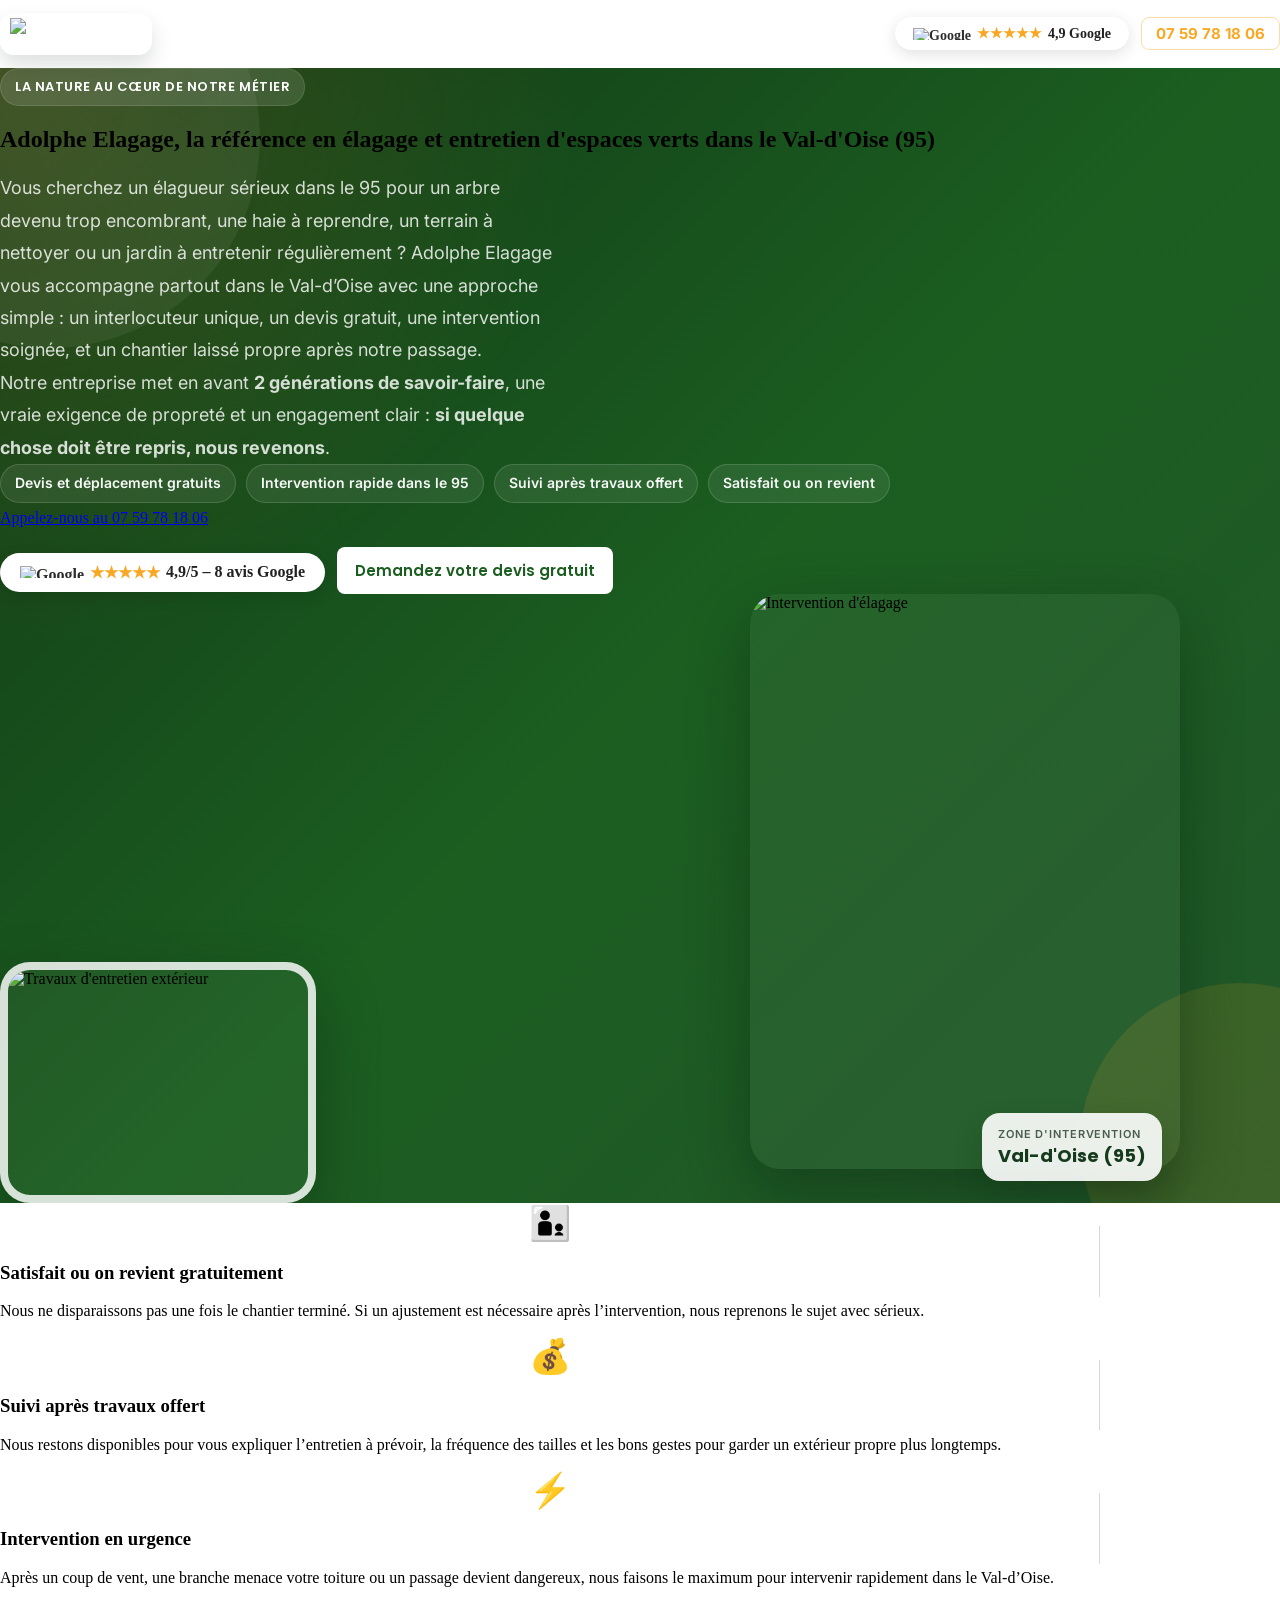
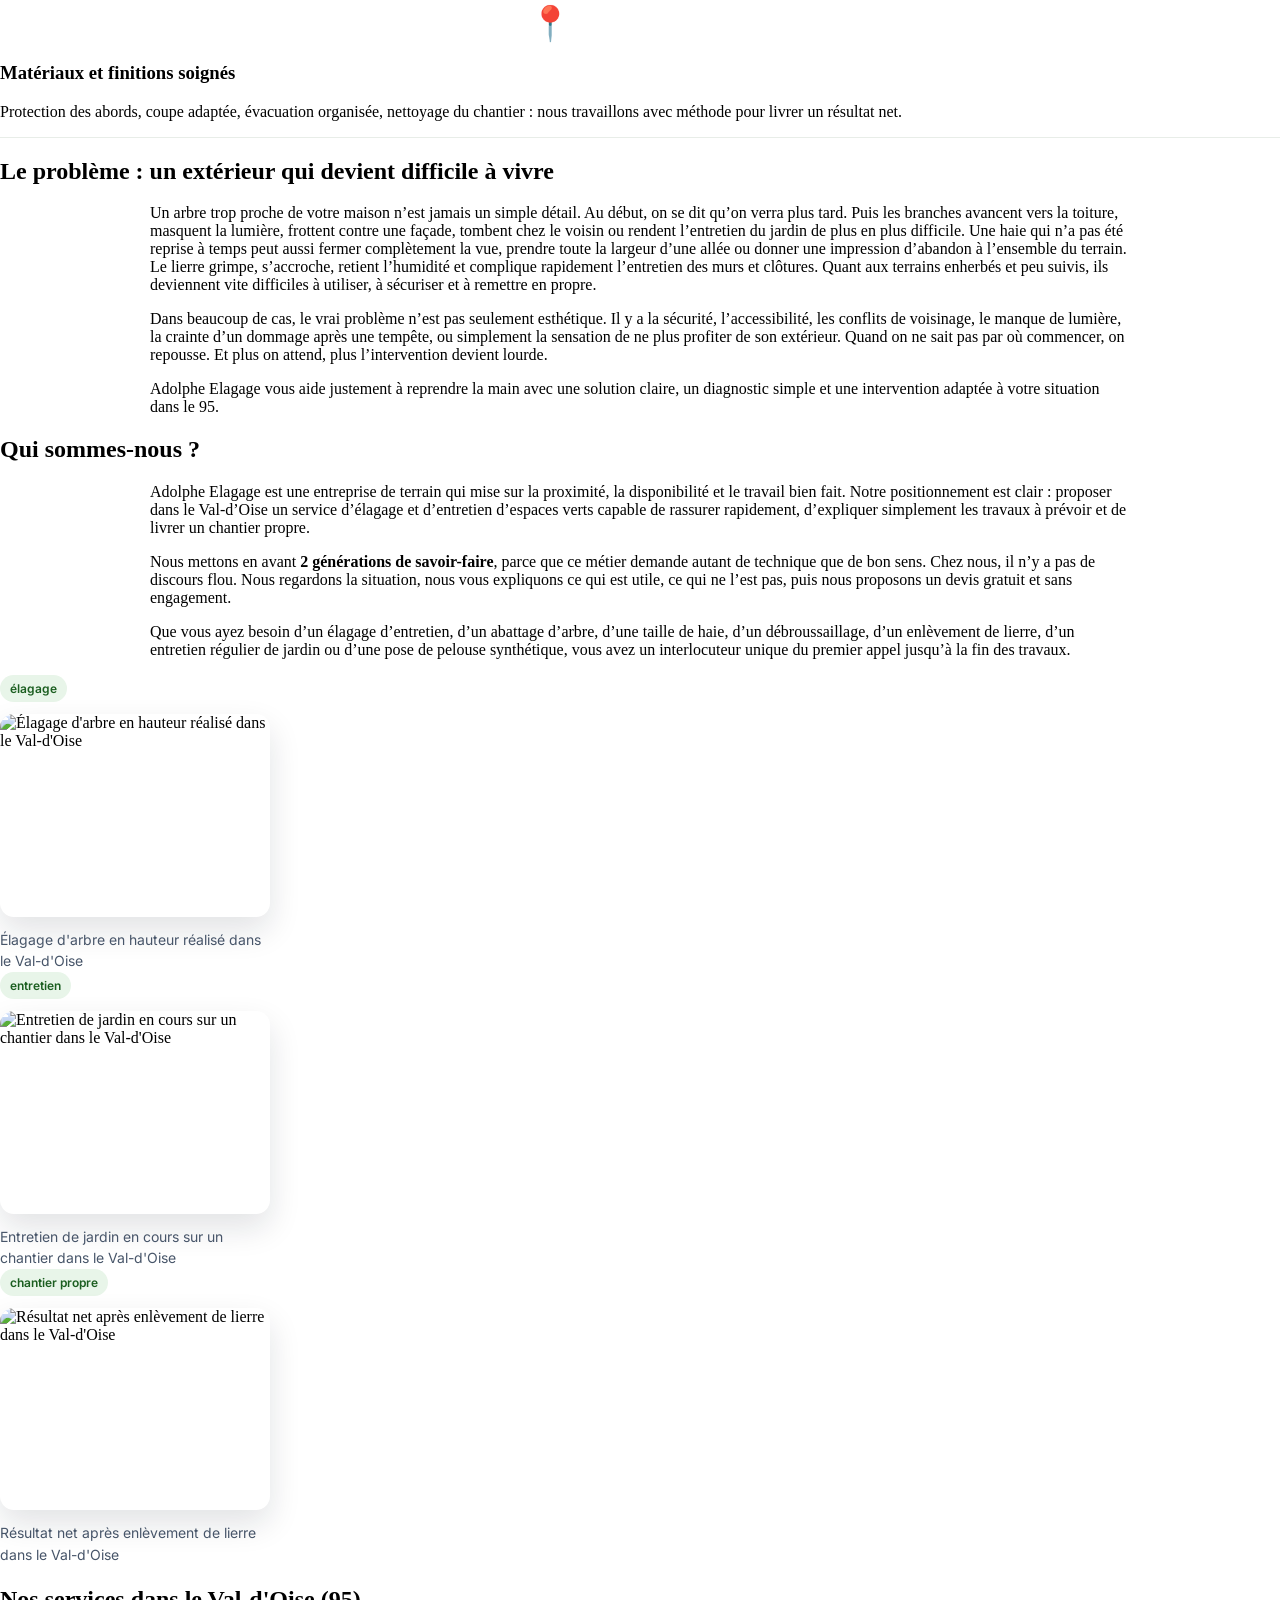
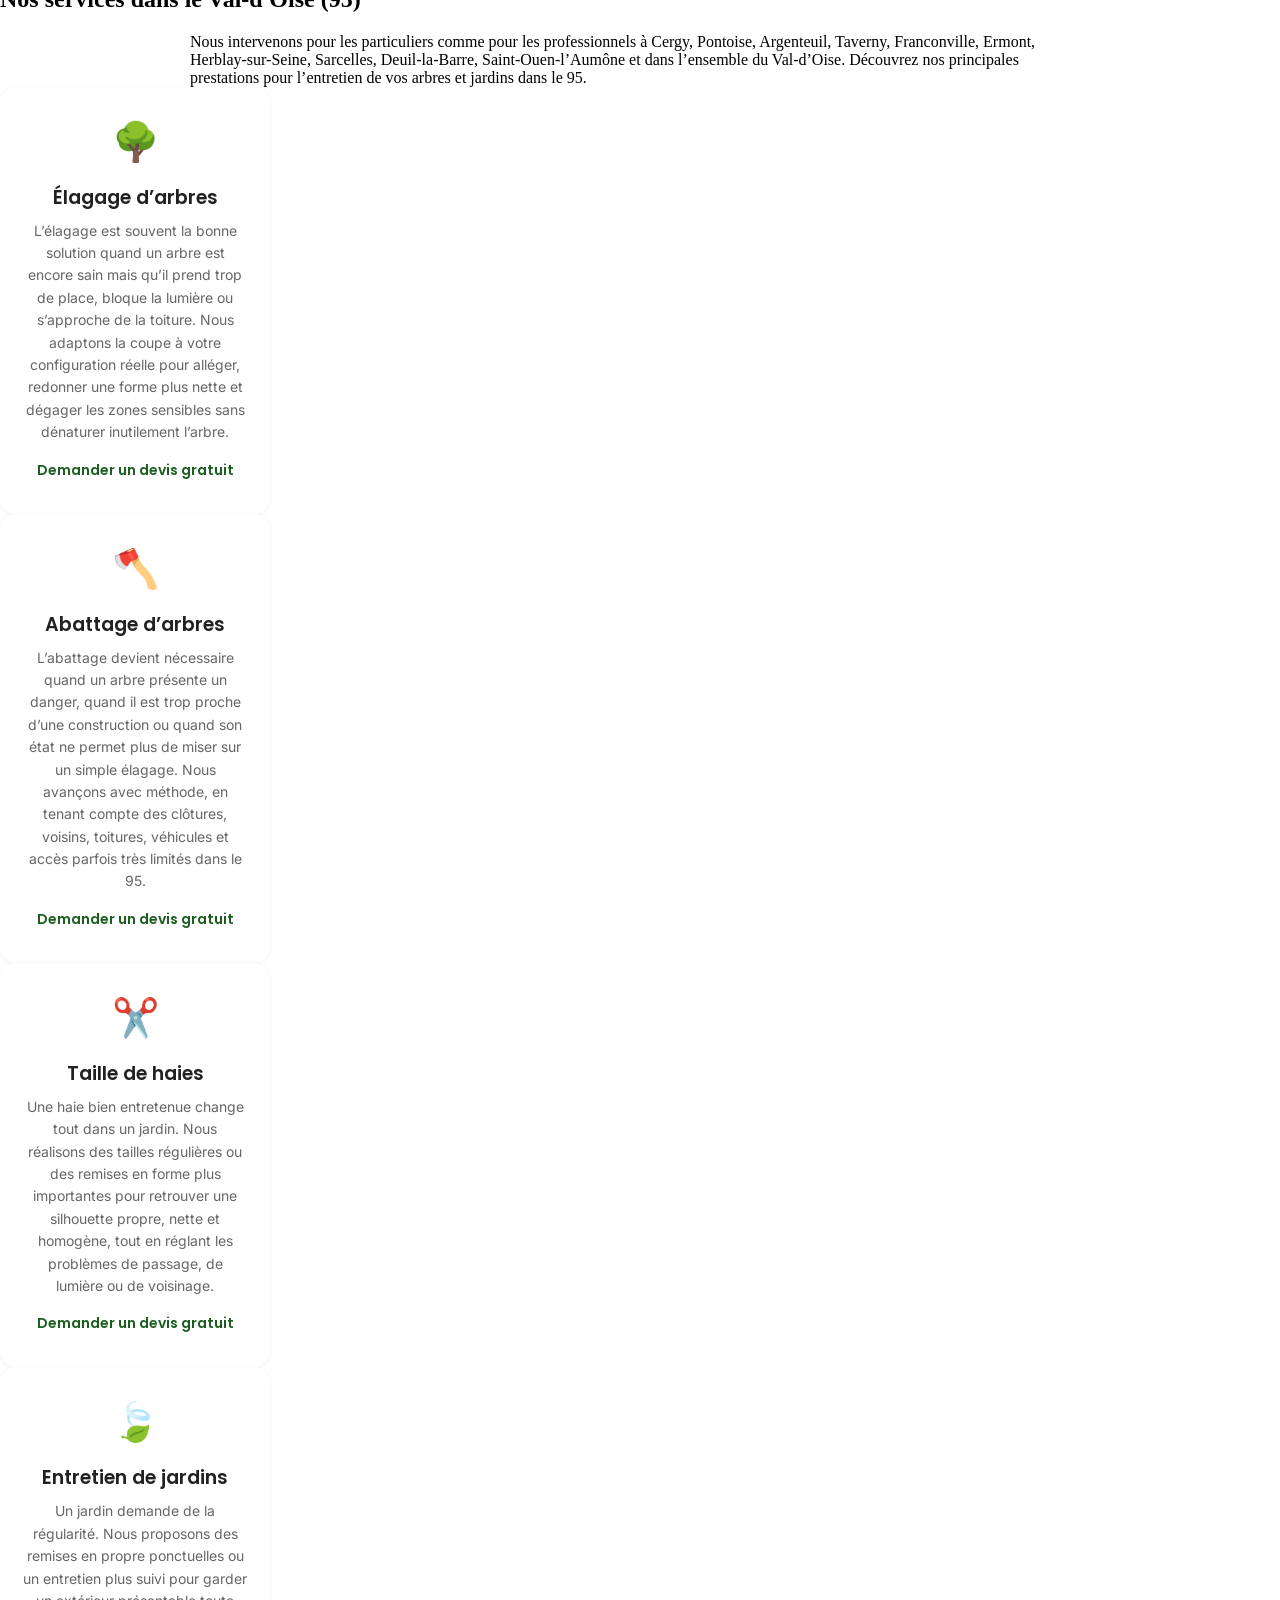
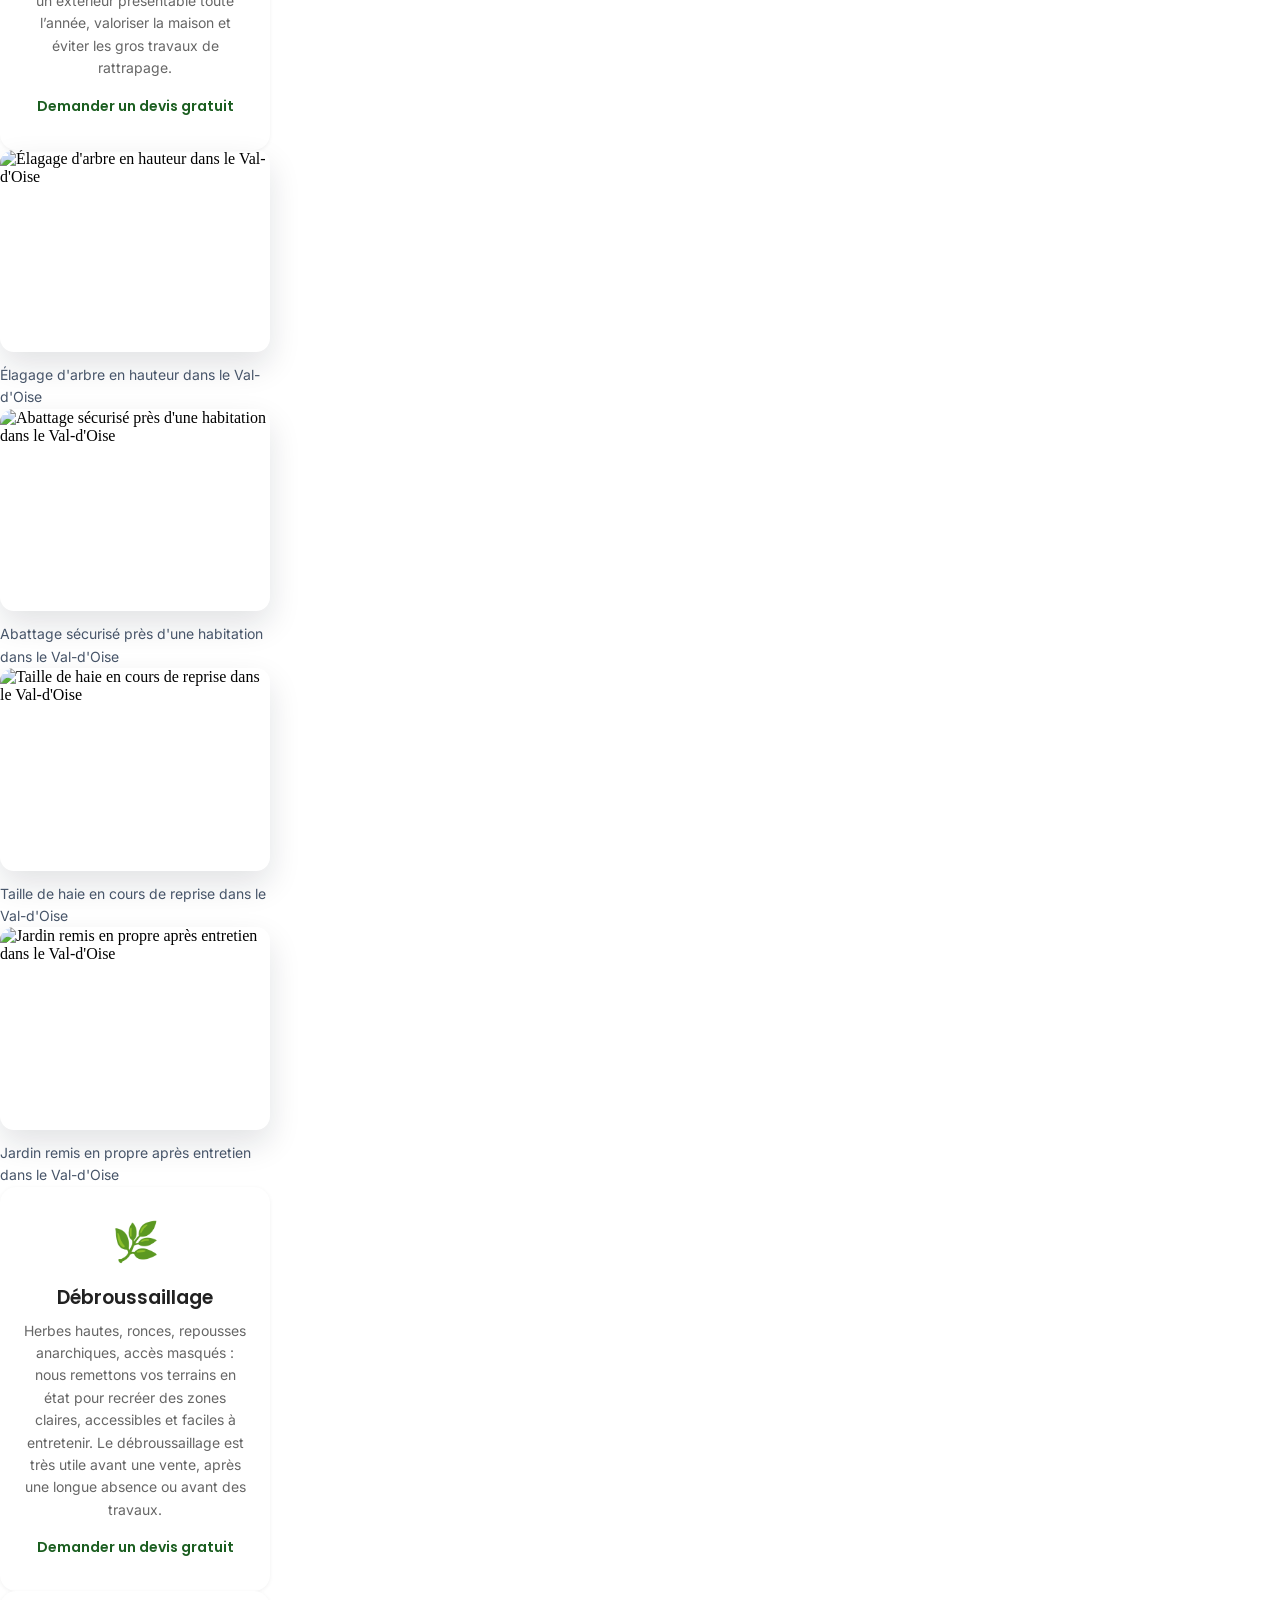
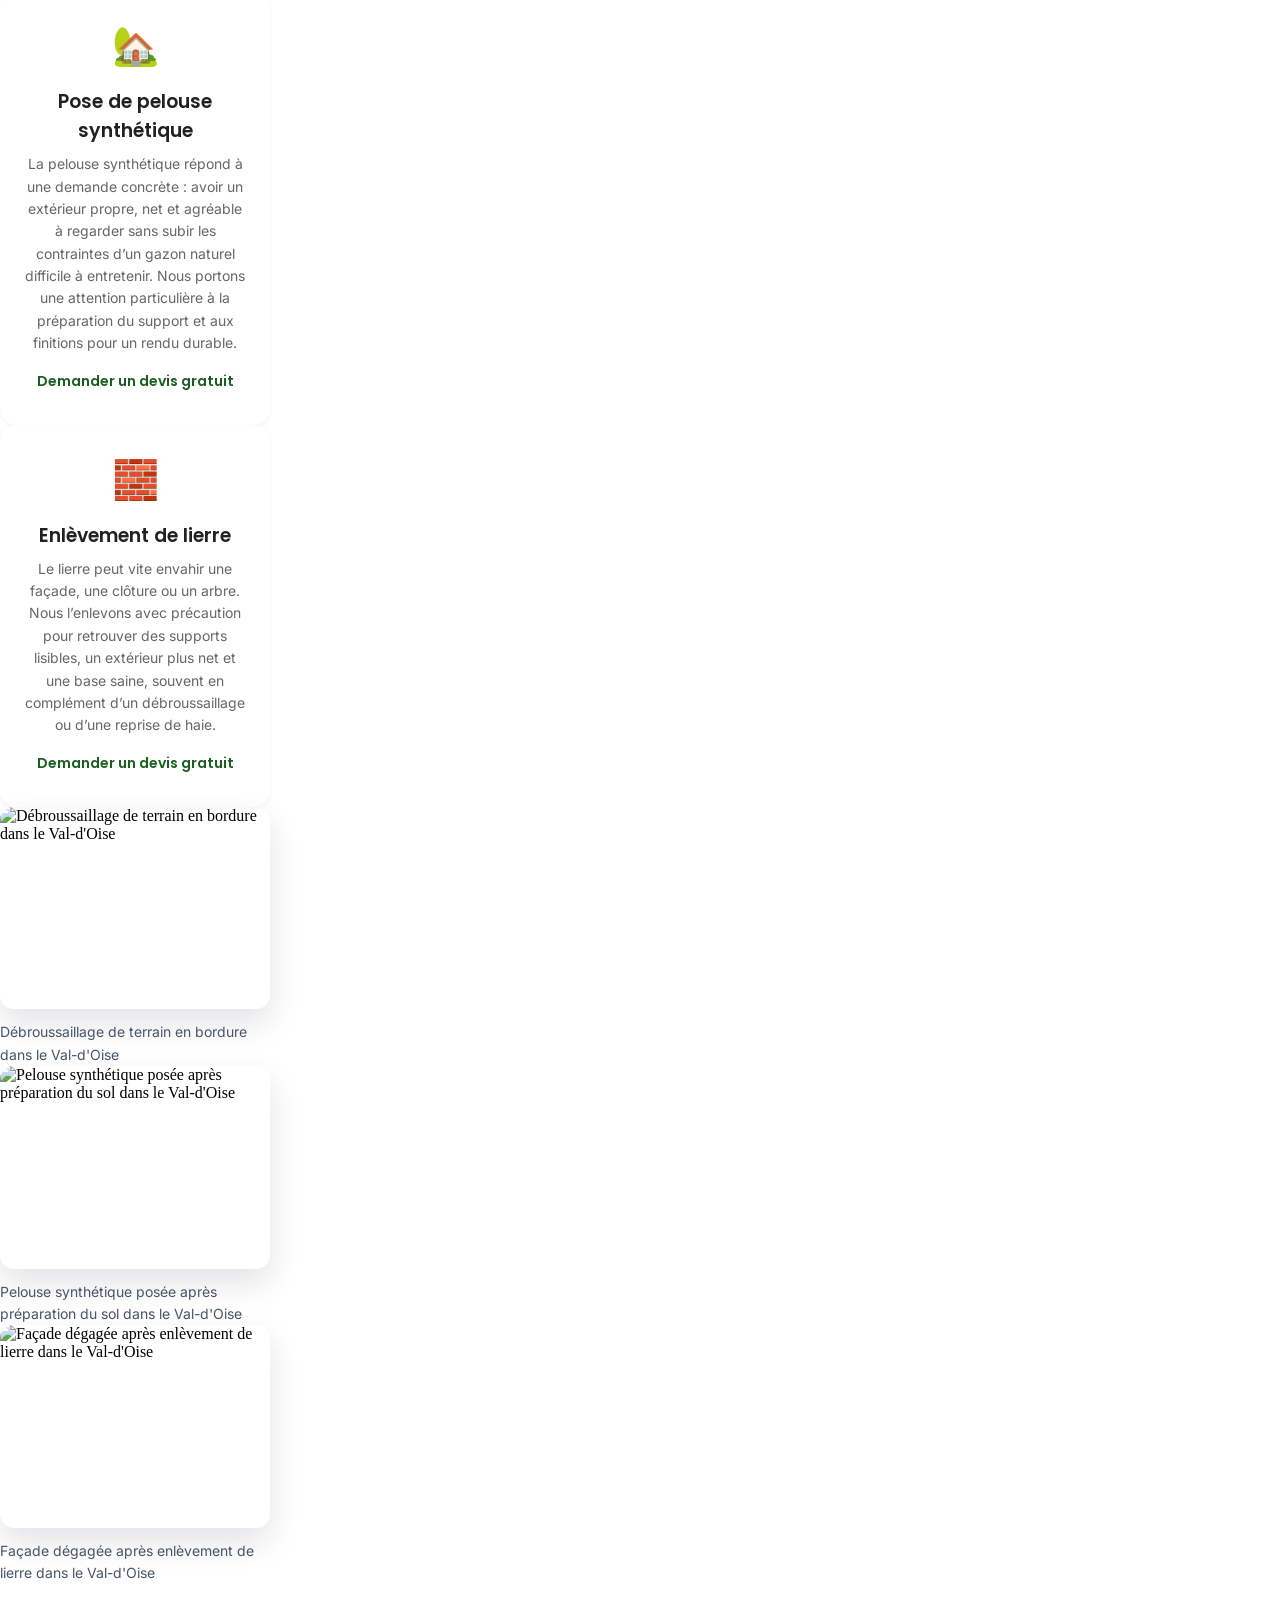
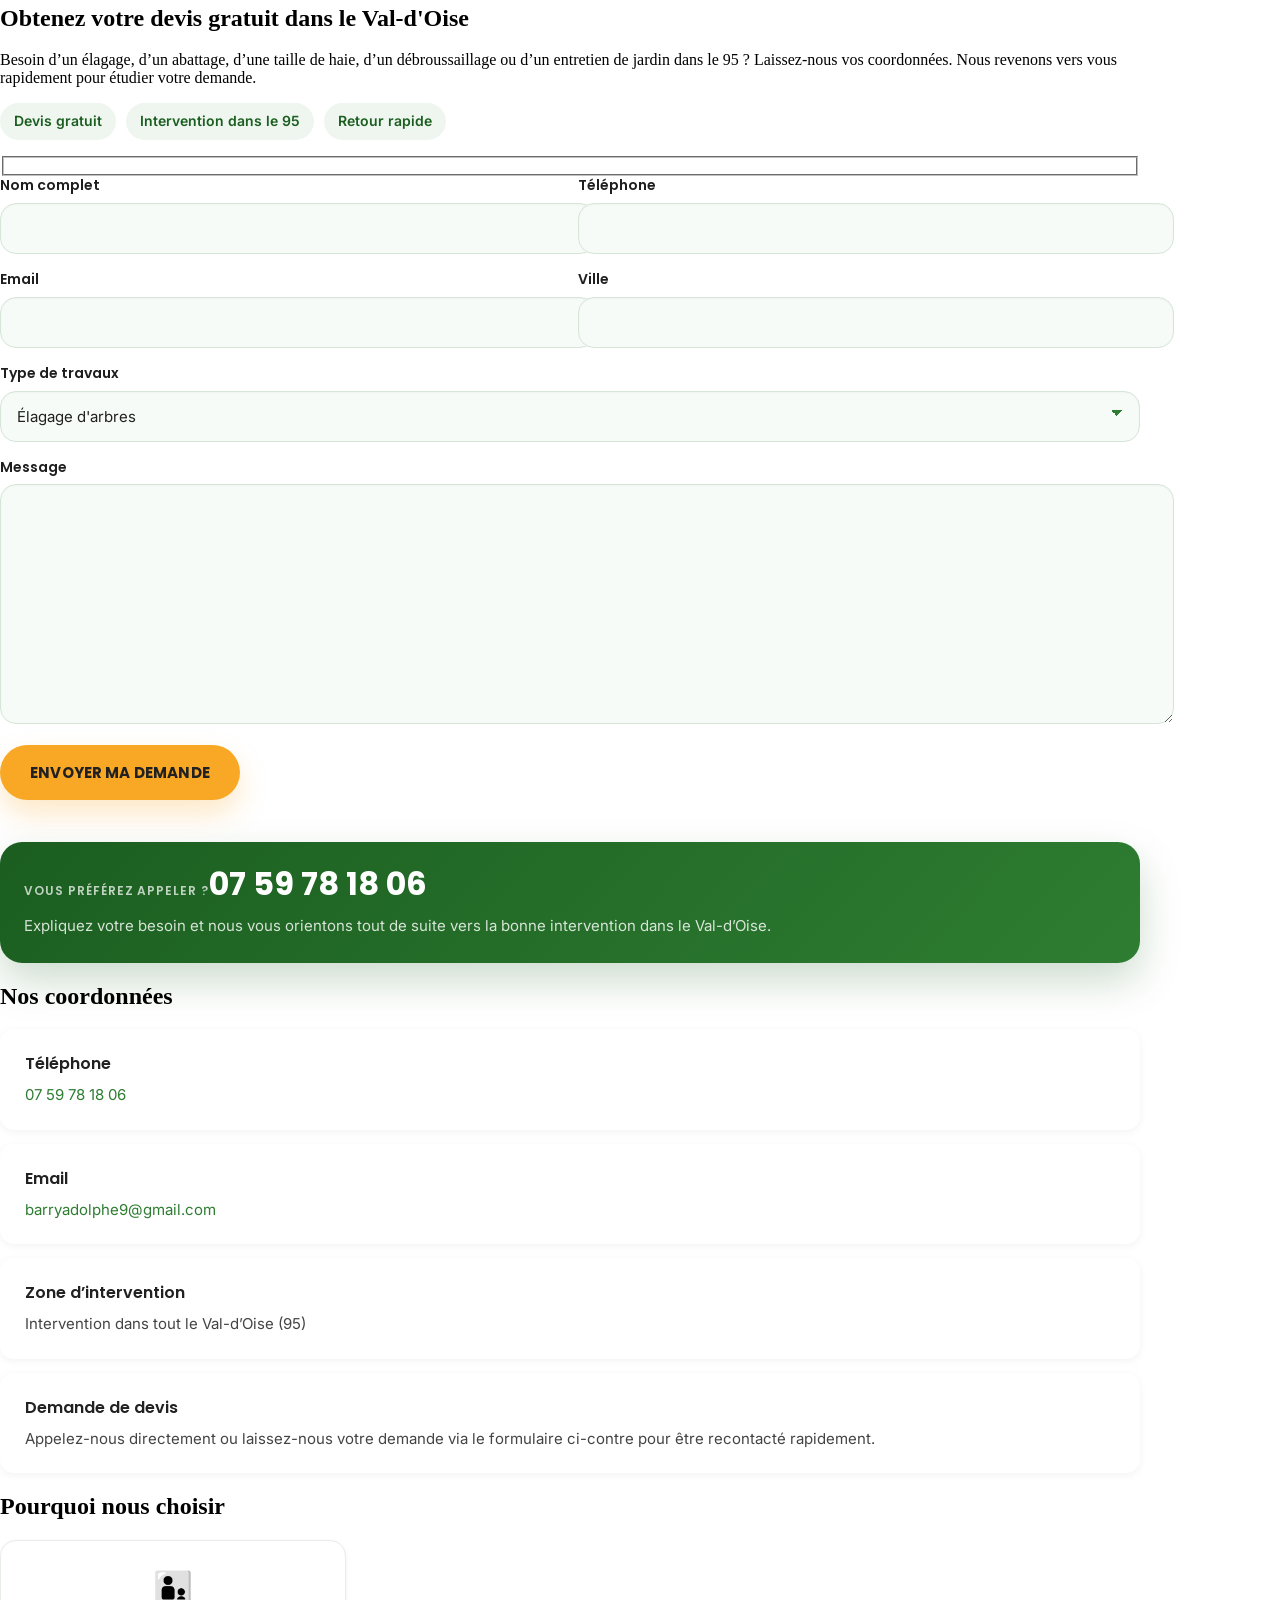
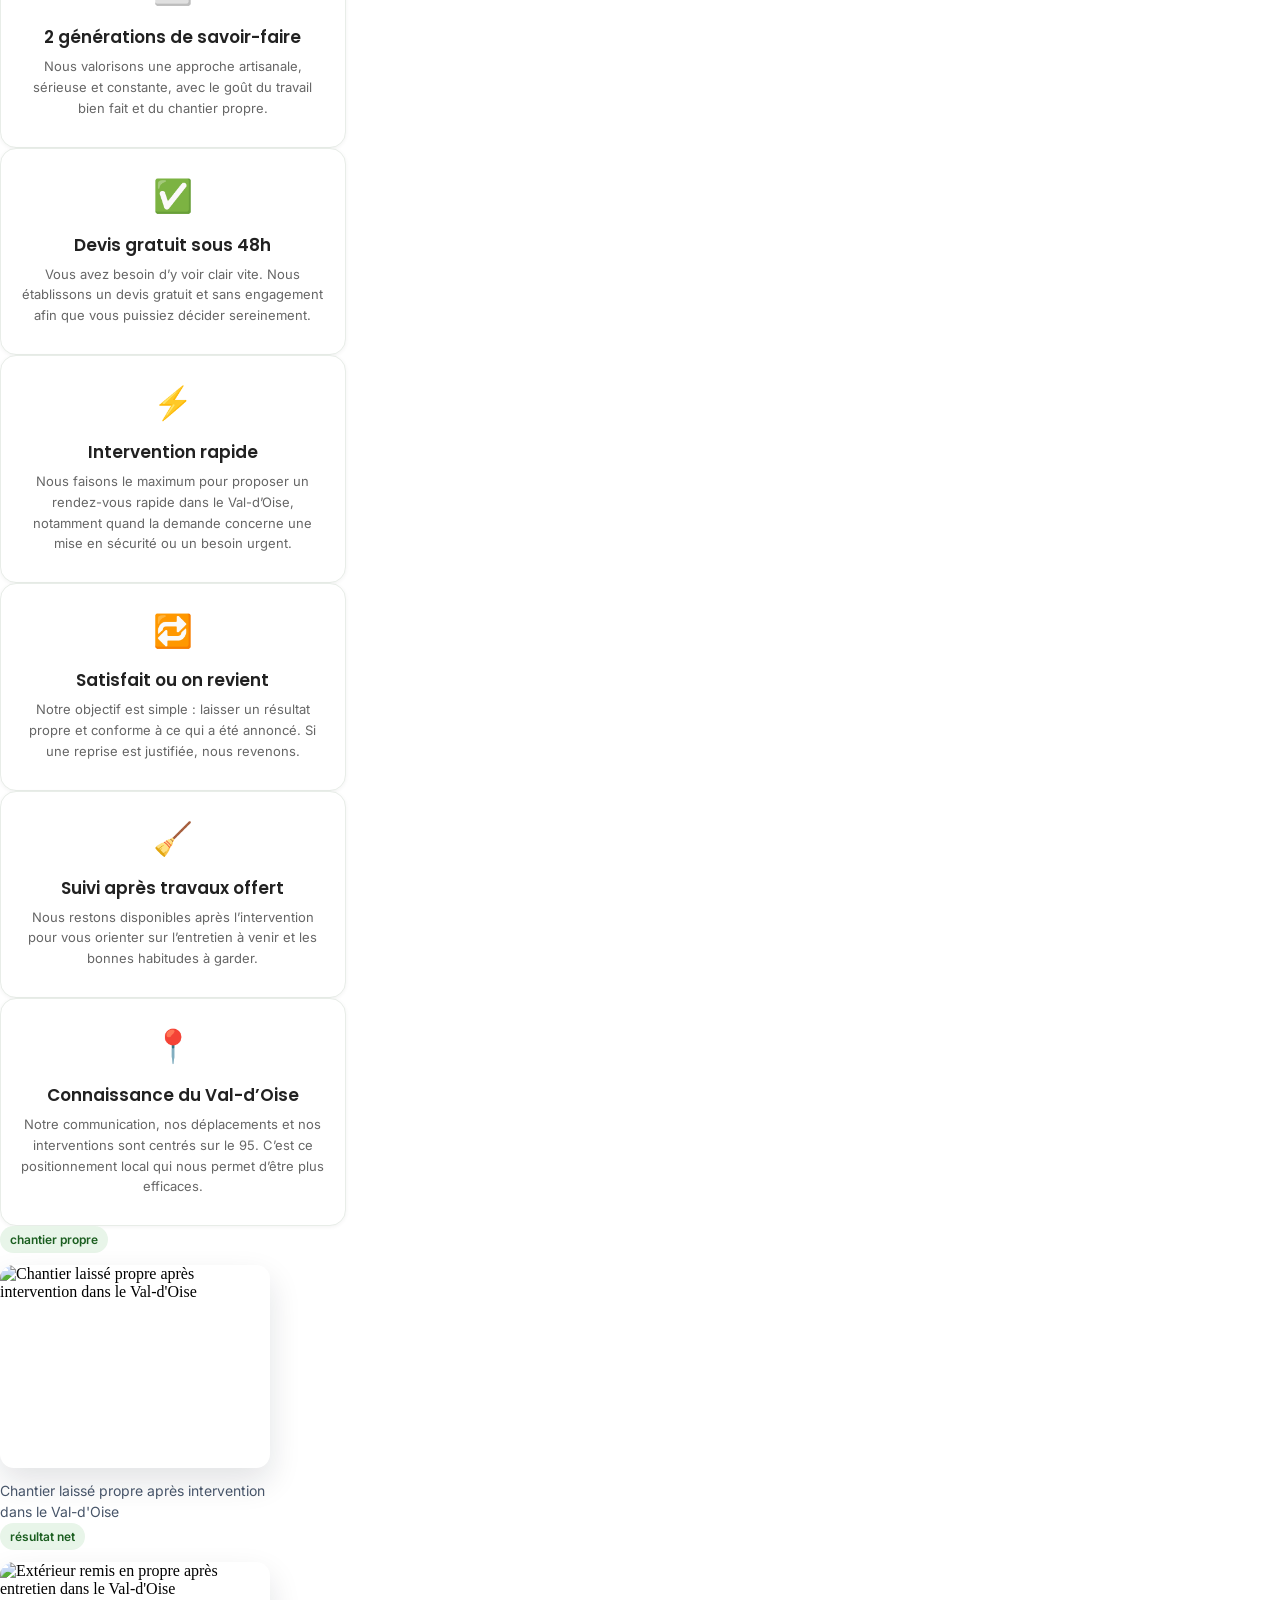
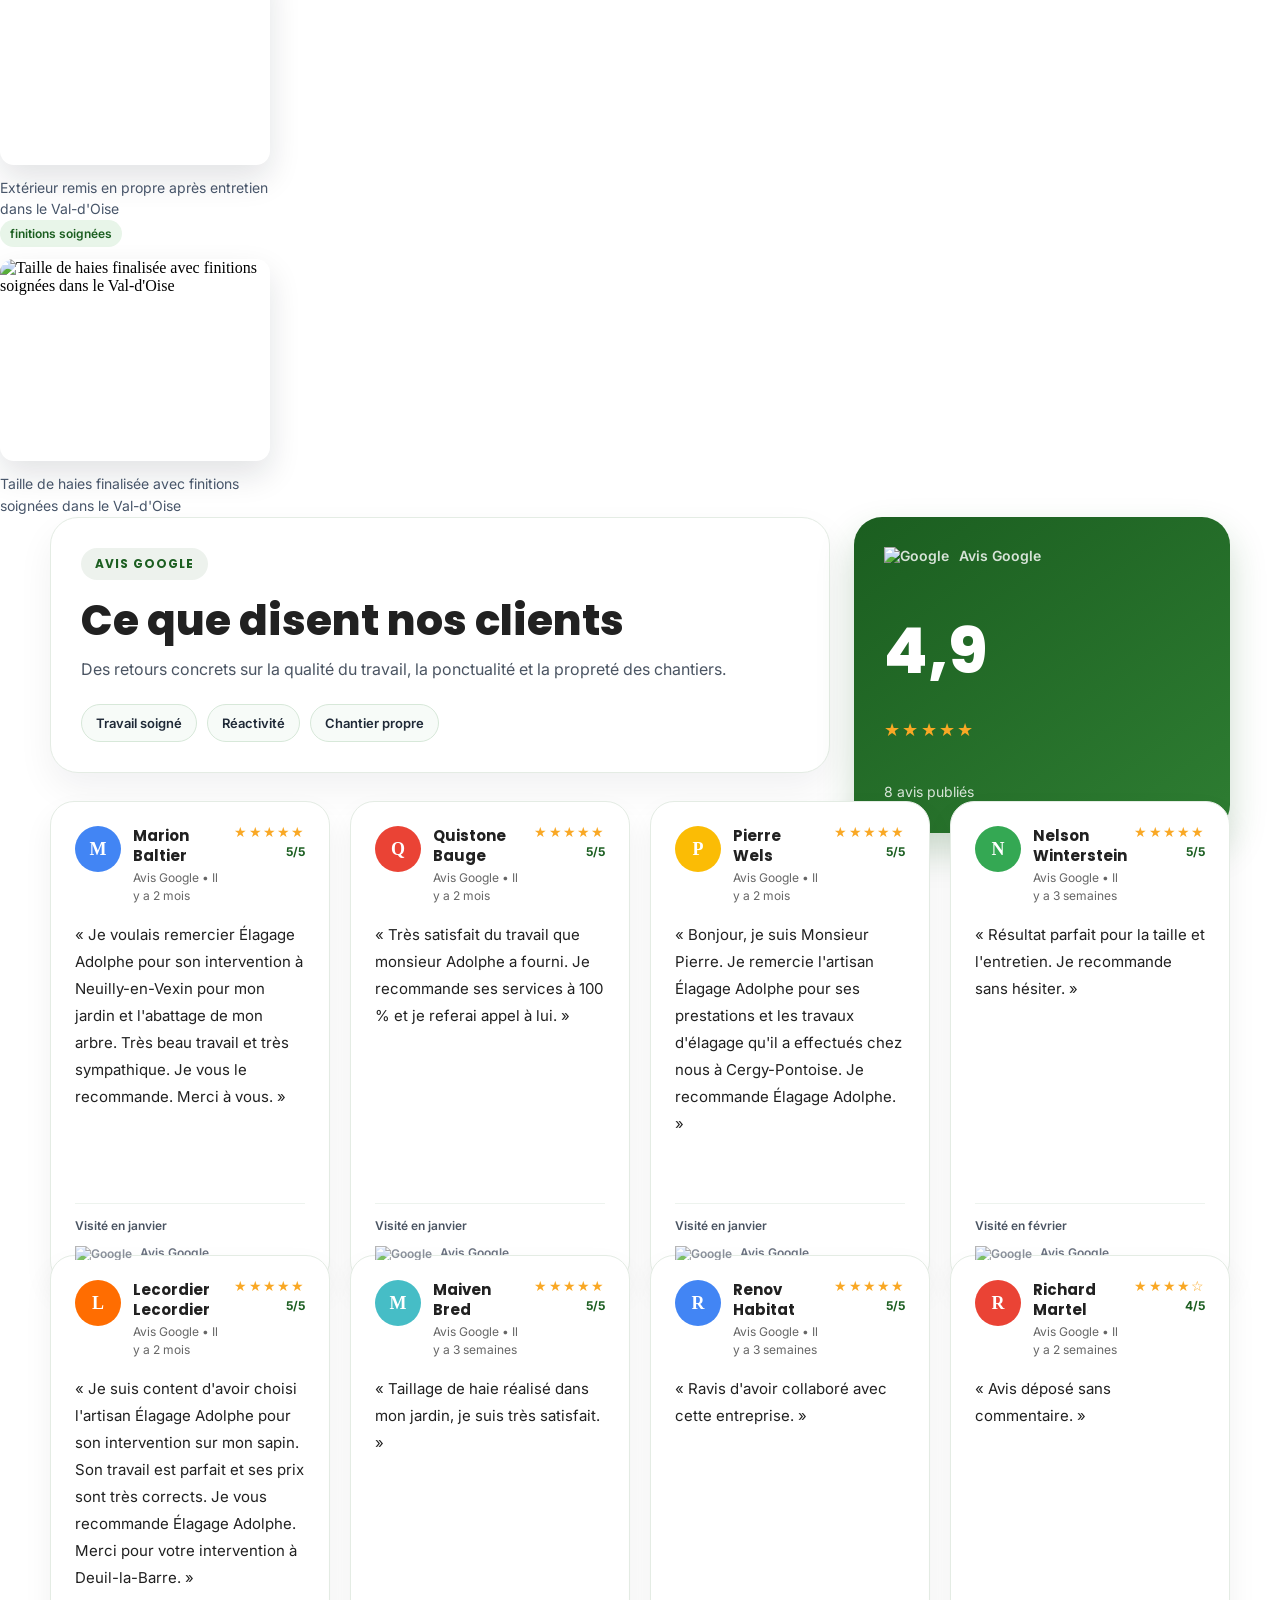
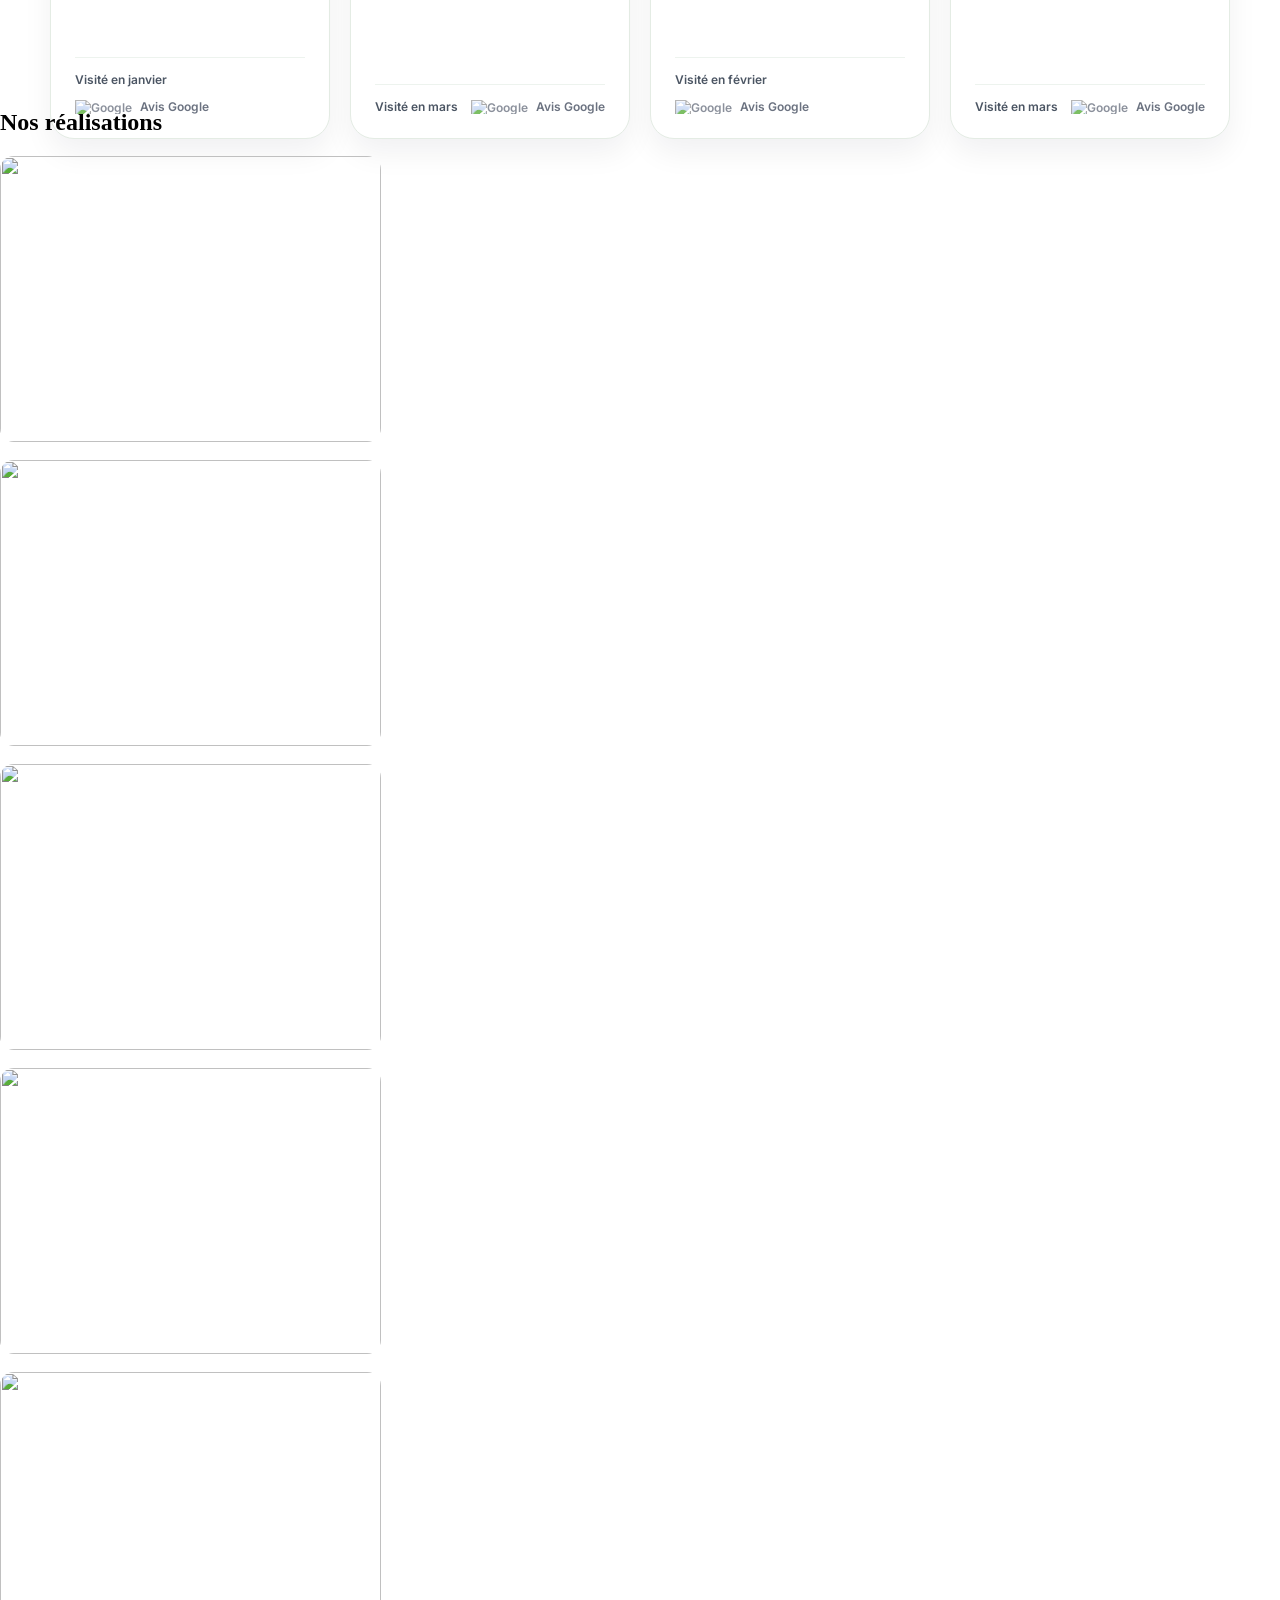
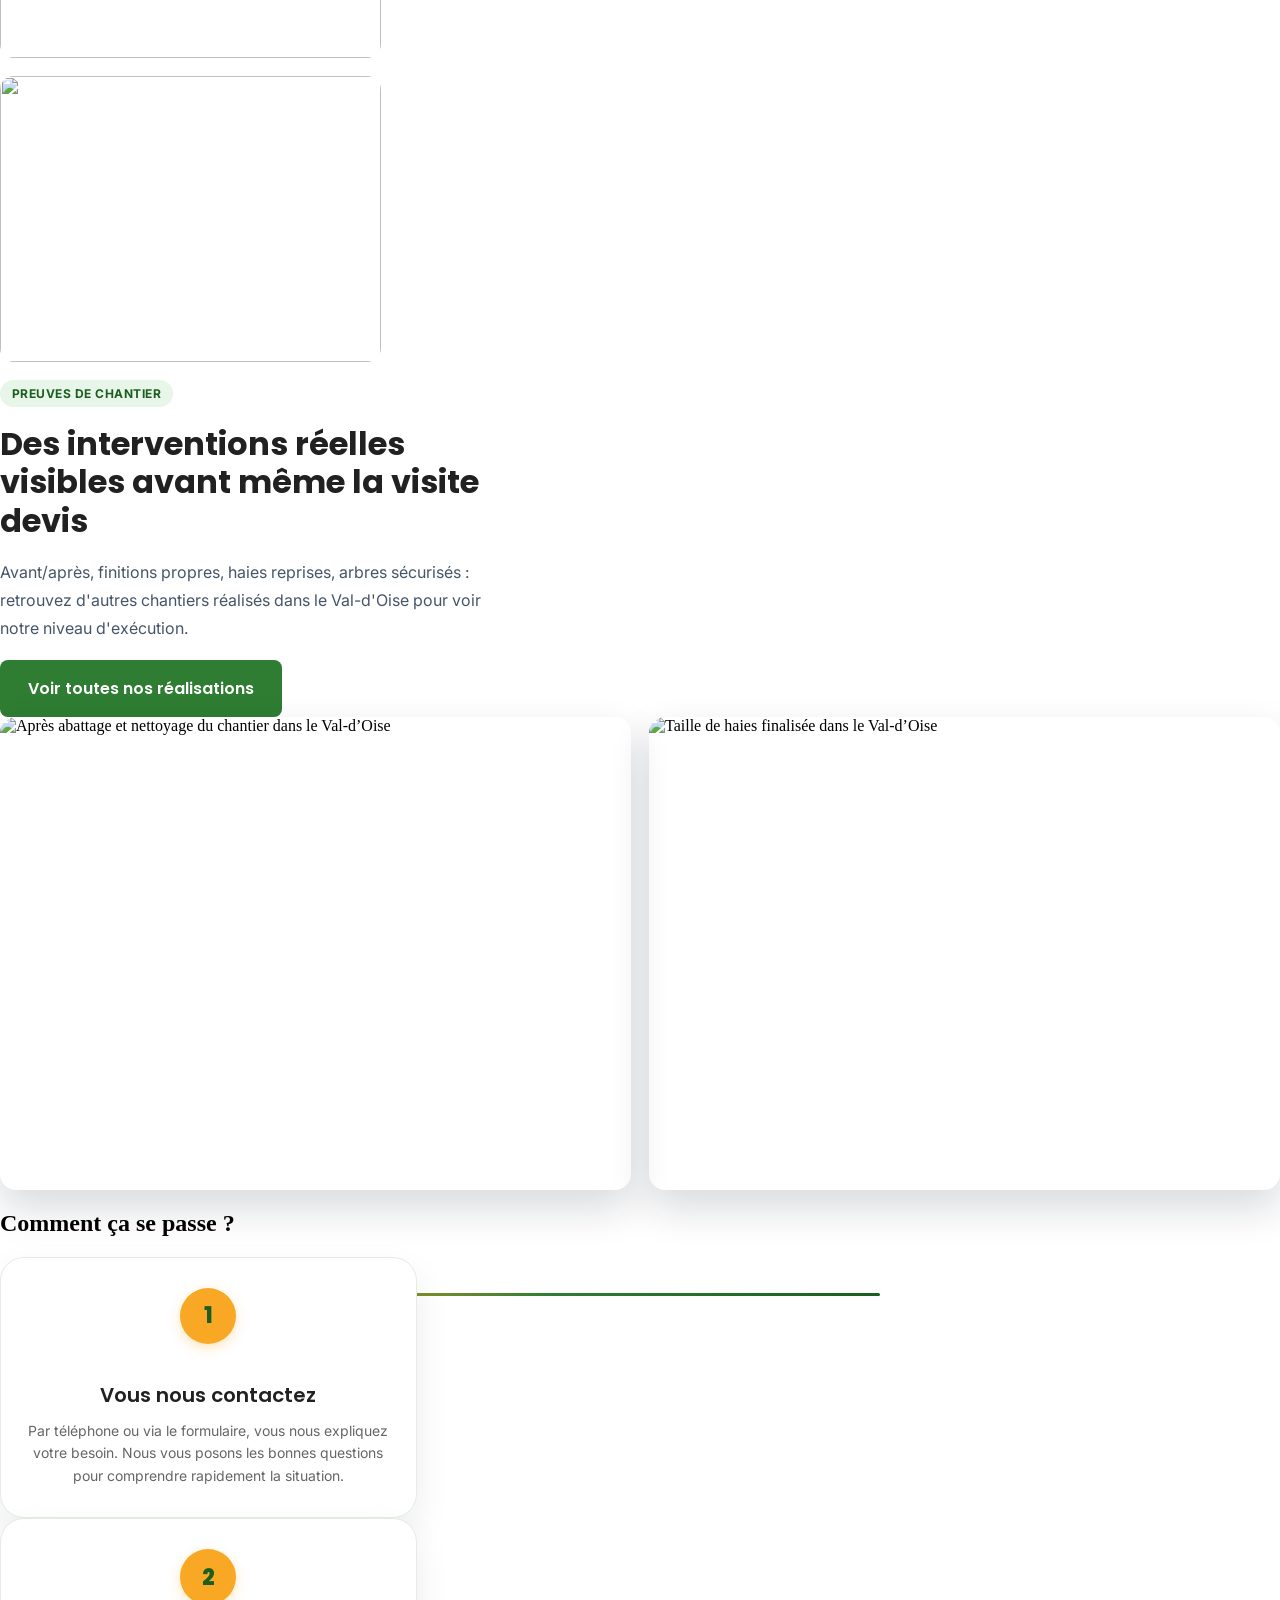
==== index.html @ 21906750 "Update and rename README.md to index.html" ====
<!DOCTYPE html>
<html lang="fr-FR">
<head>
	<meta charset="UTF-8">
		<meta name='robots' content='index, follow, max-image-preview:large, max-snippet:-1, max-video-preview:-1' />
<!-- Google tag (gtag.js) -->
<script async src="https://www.googletagmanager.com/gtag/js?id=G-N3K3Y19X9H"></script>
<script>
  window.dataLayer = window.dataLayer || [];
  function gtag(){dataLayer.push(arguments);}
  gtag('js', new Date());
  gtag('config', 'G-N3K3Y19X9H');
  gtag('config', 'AW-17854390149');
</script>

	<!-- This site is optimized with the Yoast SEO plugin v28.1 - https://yoast.com/product/yoast-seo-wordpress/ -->
	<title>Élagage Adolphe - Élagueur dans le Val-d&#039;Oise (95)</title>
	<meta name="description" content="Élagage Adolphe, élagueur professionnel dans le Val-d&#039;Oise (95). Élagage, abattage, taille de haies, entretien de jardins et devis gratuit au 07 59 78 18 06." />
	<link rel="canonical" href="https://adolphe-elagage.fr/" />
	<meta property="og:locale" content="fr_FR" />
	<meta property="og:type" content="website" />
	<meta property="og:title" content="Élagage Adolphe - Élagueur dans le Val-d&#039;Oise (95)" />
	<meta property="og:description" content="Élagage Adolphe, élagueur professionnel dans le Val-d&#039;Oise (95). Élagage, abattage, taille de haies, entretien de jardins et devis gratuit au 07 59 78 18 06." />
	<meta property="og:url" content="https://adolphe-elagage.fr/" />
	<meta property="og:site_name" content="Elagage Adolphe" />
	<meta property="article:modified_time" content="2026-04-06T06:17:40+00:00" />
	<meta name="twitter:card" content="summary_large_image" />
	<script type="application/ld+json" class="yoast-schema-graph">{"@context":"https:\/\/schema.org","@graph":[{"@type":"WebPage","@id":"https:\/\/adolphe-elagage.fr\/","url":"https:\/\/adolphe-elagage.fr\/","name":"Élagage Adolphe - Élagueur dans le Val-d'Oise (95)","isPartOf":{"@id":"https:\/\/adolphe-elagage.fr\/#website"},"datePublished":"2026-03-23T16:36:43+00:00","dateModified":"2026-04-06T06:17:40+00:00","description":"Élagage Adolphe, élagueur professionnel dans le Val-d'Oise (95). Élagage, abattage, taille de haies, entretien de jardins et devis gratuit au 07 59 78 18 06.","breadcrumb":{"@id":"https:\/\/adolphe-elagage.fr\/#breadcrumb"},"inLanguage":"fr-FR","potentialAction":[{"@type":"ReadAction","target":["https:\/\/adolphe-elagage.fr\/"]}]},{"@type":"BreadcrumbList","@id":"https:\/\/adolphe-elagage.fr\/#breadcrumb","itemListElement":[{"@type":"ListItem","position":1,"name":"Home"}]},{"@type":"WebSite","@id":"https:\/\/adolphe-elagage.fr\/#website","url":"https:\/\/adolphe-elagage.fr\/","name":"Elagage Adolphe","description":"La nature au cœur de notre métier","potentialAction":[{"@type":"SearchAction","target":{"@type":"EntryPoint","urlTemplate":"https:\/\/adolphe-elagage.fr\/?s={search_term_string}"},"query-input":{"@type":"PropertyValueSpecification","valueRequired":true,"valueName":"search_term_string"}}],"inLanguage":"fr-FR"}]}</script>
	<!-- / Yoast SEO plugin. -->


<link rel='dns-prefetch' href='//cdn-reach.hostinger.com' />
<link rel="alternate" type="application/rss+xml" title="Elagage Adolphe &raquo; Flux" href="https://adolphe-elagage.fr/feed/" />
<link rel="alternate" type="application/rss+xml" title="Elagage Adolphe &raquo; Flux des commentaires" href="https://adolphe-elagage.fr/comments/feed/" />
<!-- Google Tag Manager -->
<script>(function(w,d,s,l,i){w[l]=w[l]||[];w[l].push({'gtm.start':
new Date().getTime(),event:'gtm.js'});var f=d.getElementsByTagName(s)[0],
j=d.createElement(s),dl=l!='dataLayer'?'&l='+l:'';j.async=true;j.src=
'https://www.googletagmanager.com/gtm.js?id='+i+dl;f.parentNode.insertBefore(j,f);
})(window,document,'script','dataLayer','GTM-TVZLCH2X');</script>
<!-- End Google Tag Manager -->
<link rel="alternate" title="oEmbed (JSON)" type="application/json+oembed" href="https://adolphe-elagage.fr/wp-json/oembed/1.0/embed?url=https%3A%2F%2Fadolphe-elagage.fr%2F" />
<link rel="alternate" title="oEmbed (XML)" type="text/xml+oembed" href="https://adolphe-elagage.fr/wp-json/oembed/1.0/embed?url=https%3A%2F%2Fadolphe-elagage.fr%2F&#038;format=xml" />
<style id='wp-img-auto-sizes-contain-inline-css'>
img:is([sizes=auto i],[sizes^="auto," i]){contain-intrinsic-size:3000px 1500px}
/*# sourceURL=wp-img-auto-sizes-contain-inline-css */
</style>

<style id='wp-emoji-styles-inline-css'>

	img.wp-smiley, img.emoji {
		display: inline !important;
		border: none !important;
		box-shadow: none !important;
		height: 1em !important;
		width: 1em !important;
		margin: 0 0.07em !important;
		vertical-align: -0.1em !important;
		background: none !important;
		padding: 0 !important;
	}
/*# sourceURL=wp-emoji-styles-inline-css */
</style>
<link rel='stylesheet' id='hostinger-reach-subscription-block-css' href='https://adolphe-elagage.fr/wp-content/plugins/hostinger-reach/frontend/dist/blocks/subscription.css?ver=1790945134' media='all' />
<style id='global-styles-inline-css'>
:root{--wp--preset--aspect-ratio--square: 1;--wp--preset--aspect-ratio--4-3: 4/3;--wp--preset--aspect-ratio--3-4: 3/4;--wp--preset--aspect-ratio--3-2: 3/2;--wp--preset--aspect-ratio--2-3: 2/3;--wp--preset--aspect-ratio--16-9: 16/9;--wp--preset--aspect-ratio--9-16: 9/16;--wp--preset--color--black: #000000;--wp--preset--color--cyan-bluish-gray: #abb8c3;--wp--preset--color--white: #ffffff;--wp--preset--color--pale-pink: #f78da7;--wp--preset--color--vivid-red: #cf2e2e;--wp--preset--color--luminous-vivid-orange: #ff6900;--wp--preset--color--luminous-vivid-amber: #fcb900;--wp--preset--color--light-green-cyan: #7bdcb5;--wp--preset--color--vivid-green-cyan: #00d084;--wp--preset--color--pale-cyan-blue: #8ed1fc;--wp--preset--color--vivid-cyan-blue: #0693e3;--wp--preset--color--vivid-purple: #9b51e0;--wp--preset--gradient--vivid-cyan-blue-to-vivid-purple: linear-gradient(135deg,rgb(6,147,227) 0%,rgb(155,81,224) 100%);--wp--preset--gradient--light-green-cyan-to-vivid-green-cyan: linear-gradient(135deg,rgb(122,220,180) 0%,rgb(0,208,130) 100%);--wp--preset--gradient--luminous-vivid-amber-to-luminous-vivid-orange: linear-gradient(135deg,rgb(252,185,0) 0%,rgb(255,105,0) 100%);--wp--preset--gradient--luminous-vivid-orange-to-vivid-red: linear-gradient(135deg,rgb(255,105,0) 0%,rgb(207,46,46) 100%);--wp--preset--gradient--very-light-gray-to-cyan-bluish-gray: linear-gradient(135deg,rgb(238,238,238) 0%,rgb(169,184,195) 100%);--wp--preset--gradient--cool-to-warm-spectrum: linear-gradient(135deg,rgb(74,234,220) 0%,rgb(151,120,209) 20%,rgb(207,42,186) 40%,rgb(238,44,130) 60%,rgb(251,105,98) 80%,rgb(254,248,76) 100%);--wp--preset--gradient--blush-light-purple: linear-gradient(135deg,rgb(255,206,236) 0%,rgb(152,150,240) 100%);--wp--preset--gradient--blush-bordeaux: linear-gradient(135deg,rgb(254,205,165) 0%,rgb(254,45,45) 50%,rgb(107,0,62) 100%);--wp--preset--gradient--luminous-dusk: linear-gradient(135deg,rgb(255,203,112) 0%,rgb(199,81,192) 50%,rgb(65,88,208) 100%);--wp--preset--gradient--pale-ocean: linear-gradient(135deg,rgb(255,245,203) 0%,rgb(182,227,212) 50%,rgb(51,167,181) 100%);--wp--preset--gradient--electric-grass: linear-gradient(135deg,rgb(202,248,128) 0%,rgb(113,206,126) 100%);--wp--preset--gradient--midnight: linear-gradient(135deg,rgb(2,3,129) 0%,rgb(40,116,252) 100%);--wp--preset--font-size--small: 13px;--wp--preset--font-size--medium: 20px;--wp--preset--font-size--large: 36px;--wp--preset--font-size--x-large: 42px;--wp--preset--spacing--20: 0.44rem;--wp--preset--spacing--30: 0.67rem;--wp--preset--spacing--40: 1rem;--wp--preset--spacing--50: 1.5rem;--wp--preset--spacing--60: 2.25rem;--wp--preset--spacing--70: 3.38rem;--wp--preset--spacing--80: 5.06rem;--wp--preset--shadow--natural: 6px 6px 9px rgba(0, 0, 0, 0.2);--wp--preset--shadow--deep: 12px 12px 50px rgba(0, 0, 0, 0.4);--wp--preset--shadow--sharp: 6px 6px 0px rgba(0, 0, 0, 0.2);--wp--preset--shadow--outlined: 6px 6px 0px -3px rgb(255, 255, 255), 6px 6px rgb(0, 0, 0);--wp--preset--shadow--crisp: 6px 6px 0px rgb(0, 0, 0);}:root { --wp--style--global--content-size: 800px;--wp--style--global--wide-size: 1200px; }:where(body) { margin: 0; }.wp-site-blocks > .alignleft { float: left; margin-right: 2em; }.wp-site-blocks > .alignright { float: right; margin-left: 2em; }.wp-site-blocks > .aligncenter { justify-content: center; margin-left: auto; margin-right: auto; }:where(.wp-site-blocks) > * { margin-block-start: 24px; margin-block-end: 0; }:where(.wp-site-blocks) > :first-child { margin-block-start: 0; }:where(.wp-site-blocks) > :last-child { margin-block-end: 0; }:root { --wp--style--block-gap: 24px; }:root :where(.is-layout-flow) > :first-child{margin-block-start: 0;}:root :where(.is-layout-flow) > :last-child{margin-block-end: 0;}:root :where(.is-layout-flow) > *{margin-block-start: 24px;margin-block-end: 0;}:root :where(.is-layout-constrained) > :first-child{margin-block-start: 0;}:root :where(.is-layout-constrained) > :last-child{margin-block-end: 0;}:root :where(.is-layout-constrained) > *{margin-block-start: 24px;margin-block-end: 0;}:root :where(.is-layout-flex){gap: 24px;}:root :where(.is-layout-grid){gap: 24px;}.is-layout-flow > .alignleft{float: left;margin-inline-start: 0;margin-inline-end: 2em;}.is-layout-flow > .alignright{float: right;margin-inline-start: 2em;margin-inline-end: 0;}.is-layout-flow > .aligncenter{margin-left: auto !important;margin-right: auto !important;}.is-layout-constrained > .alignleft{float: left;margin-inline-start: 0;margin-inline-end: 2em;}.is-layout-constrained > .alignright{float: right;margin-inline-start: 2em;margin-inline-end: 0;}.is-layout-constrained > .aligncenter{margin-left: auto !important;margin-right: auto !important;}.is-layout-constrained > :where(:not(.alignleft):not(.alignright):not(.alignfull)){max-width: var(--wp--style--global--content-size);margin-left: auto !important;margin-right: auto !important;}.is-layout-constrained > .alignwide{max-width: var(--wp--style--global--wide-size);}body .is-layout-flex{display: flex;}.is-layout-flex{flex-wrap: wrap;align-items: center;}.is-layout-flex > :is(*, div){margin: 0;}body .is-layout-grid{display: grid;}.is-layout-grid > :is(*, div){margin: 0;}body{padding-top: 0px;padding-right: 0px;padding-bottom: 0px;padding-left: 0px;}a:where(:not(.wp-element-button)){text-decoration: underline;}:root :where(.wp-element-button, .wp-block-button__link){background-color: #32373c;border-width: 0;color: #fff;font-family: inherit;font-size: inherit;font-style: inherit;font-weight: inherit;letter-spacing: inherit;line-height: inherit;padding-top: calc(0.667em + 2px);padding-right: calc(1.333em + 2px);padding-bottom: calc(0.667em + 2px);padding-left: calc(1.333em + 2px);text-decoration: none;text-transform: inherit;}.has-black-color{color: var(--wp--preset--color--black) !important;}.has-cyan-bluish-gray-color{color: var(--wp--preset--color--cyan-bluish-gray) !important;}.has-white-color{color: var(--wp--preset--color--white) !important;}.has-pale-pink-color{color: var(--wp--preset--color--pale-pink) !important;}.has-vivid-red-color{color: var(--wp--preset--color--vivid-red) !important;}.has-luminous-vivid-orange-color{color: var(--wp--preset--color--luminous-vivid-orange) !important;}.has-luminous-vivid-amber-color{color: var(--wp--preset--color--luminous-vivid-amber) !important;}.has-light-green-cyan-color{color: var(--wp--preset--color--light-green-cyan) !important;}.has-vivid-green-cyan-color{color: var(--wp--preset--color--vivid-green-cyan) !important;}.has-pale-cyan-blue-color{color: var(--wp--preset--color--pale-cyan-blue) !important;}.has-vivid-cyan-blue-color{color: var(--wp--preset--color--vivid-cyan-blue) !important;}.has-vivid-purple-color{color: var(--wp--preset--color--vivid-purple) !important;}.has-black-background-color{background-color: var(--wp--preset--color--black) !important;}.has-cyan-bluish-gray-background-color{background-color: var(--wp--preset--color--cyan-bluish-gray) !important;}.has-white-background-color{background-color: var(--wp--preset--color--white) !important;}.has-pale-pink-background-color{background-color: var(--wp--preset--color--pale-pink) !important;}.has-vivid-red-background-color{background-color: var(--wp--preset--color--vivid-red) !important;}.has-luminous-vivid-orange-background-color{background-color: var(--wp--preset--color--luminous-vivid-orange) !important;}.has-luminous-vivid-amber-background-color{background-color: var(--wp--preset--color--luminous-vivid-amber) !important;}.has-light-green-cyan-background-color{background-color: var(--wp--preset--color--light-green-cyan) !important;}.has-vivid-green-cyan-background-color{background-color: var(--wp--preset--color--vivid-green-cyan) !important;}.has-pale-cyan-blue-background-color{background-color: var(--wp--preset--color--pale-cyan-blue) !important;}.has-vivid-cyan-blue-background-color{background-color: var(--wp--preset--color--vivid-cyan-blue) !important;}.has-vivid-purple-background-color{background-color: var(--wp--preset--color--vivid-purple) !important;}.has-black-border-color{border-color: var(--wp--preset--color--black) !important;}.has-cyan-bluish-gray-border-color{border-color: var(--wp--preset--color--cyan-bluish-gray) !important;}.has-white-border-color{border-color: var(--wp--preset--color--white) !important;}.has-pale-pink-border-color{border-color: var(--wp--preset--color--pale-pink) !important;}.has-vivid-red-border-color{border-color: var(--wp--preset--color--vivid-red) !important;}.has-luminous-vivid-orange-border-color{border-color: var(--wp--preset--color--luminous-vivid-orange) !important;}.has-luminous-vivid-amber-border-color{border-color: var(--wp--preset--color--luminous-vivid-amber) !important;}.has-light-green-cyan-border-color{border-color: var(--wp--preset--color--light-green-cyan) !important;}.has-vivid-green-cyan-border-color{border-color: var(--wp--preset--color--vivid-green-cyan) !important;}.has-pale-cyan-blue-border-color{border-color: var(--wp--preset--color--pale-cyan-blue) !important;}.has-vivid-cyan-blue-border-color{border-color: var(--wp--preset--color--vivid-cyan-blue) !important;}.has-vivid-purple-border-color{border-color: var(--wp--preset--color--vivid-purple) !important;}.has-vivid-cyan-blue-to-vivid-purple-gradient-background{background: var(--wp--preset--gradient--vivid-cyan-blue-to-vivid-purple) !important;}.has-light-green-cyan-to-vivid-green-cyan-gradient-background{background: var(--wp--preset--gradient--light-green-cyan-to-vivid-green-cyan) !important;}.has-luminous-vivid-amber-to-luminous-vivid-orange-gradient-background{background: var(--wp--preset--gradient--luminous-vivid-amber-to-luminous-vivid-orange) !important;}.has-luminous-vivid-orange-to-vivid-red-gradient-background{background: var(--wp--preset--gradient--luminous-vivid-orange-to-vivid-red) !important;}.has-very-light-gray-to-cyan-bluish-gray-gradient-background{background: var(--wp--preset--gradient--very-light-gray-to-cyan-bluish-gray) !important;}.has-cool-to-warm-spectrum-gradient-background{background: var(--wp--preset--gradient--cool-to-warm-spectrum) !important;}.has-blush-light-purple-gradient-background{background: var(--wp--preset--gradient--blush-light-purple) !important;}.has-blush-bordeaux-gradient-background{background: var(--wp--preset--gradient--blush-bordeaux) !important;}.has-luminous-dusk-gradient-background{background: var(--wp--preset--gradient--luminous-dusk) !important;}.has-pale-ocean-gradient-background{background: var(--wp--preset--gradient--pale-ocean) !important;}.has-electric-grass-gradient-background{background: var(--wp--preset--gradient--electric-grass) !important;}.has-midnight-gradient-background{background: var(--wp--preset--gradient--midnight) !important;}.has-small-font-size{font-size: var(--wp--preset--font-size--small) !important;}.has-medium-font-size{font-size: var(--wp--preset--font-size--medium) !important;}.has-large-font-size{font-size: var(--wp--preset--font-size--large) !important;}.has-x-large-font-size{font-size: var(--wp--preset--font-size--x-large) !important;}
:root :where(.wp-block-pullquote){font-size: 1.5em;line-height: 1.6;}
/*# sourceURL=global-styles-inline-css */
</style>
<link rel='stylesheet' id='contact-form-7-css' href='https://adolphe-elagage.fr/wp-content/plugins/contact-form-7/includes/css/styles.css?ver=6.1.5' media='all' />
<link rel='stylesheet' id='hello-elementor-css' href='https://adolphe-elagage.fr/wp-content/themes/hello-elementor/assets/css/reset.css?ver=3.4.7' media='all' />
<link rel='stylesheet' id='hello-elementor-theme-style-css' href='https://adolphe-elagage.fr/wp-content/themes/hello-elementor/assets/css/theme.css?ver=3.4.7' media='all' />
<link rel='stylesheet' id='hello-elementor-header-footer-css' href='https://adolphe-elagage.fr/wp-content/themes/hello-elementor/assets/css/header-footer.css?ver=3.4.7' media='all' />
<link rel='stylesheet' id='elementor-frontend-css' href='https://adolphe-elagage.fr/wp-content/plugins/elementor/assets/css/frontend.min.css?ver=4.1.4' media='all' />
<link rel='stylesheet' id='elementor-post-6-css' href='https://adolphe-elagage.fr/wp-content/uploads/elementor/css/post-6.css?ver=1790945239' media='all' />
<link rel='stylesheet' id='widget-heading-css' href='https://adolphe-elagage.fr/wp-content/plugins/elementor/assets/css/widget-heading.min.css?ver=4.1.4' media='all' />
<link rel='stylesheet' id='e-animation-grow-css' href='https://adolphe-elagage.fr/wp-content/plugins/elementor/assets/lib/animations/styles/e-animation-grow.min.css?ver=4.1.4' media='all' />
<link rel='stylesheet' id='widget-image-css' href='https://adolphe-elagage.fr/wp-content/plugins/elementor/assets/css/widget-image.min.css?ver=4.1.4' media='all' />
<link rel='stylesheet' id='widget-toggle-css' href='https://adolphe-elagage.fr/wp-content/plugins/elementor/assets/css/widget-toggle.min.css?ver=4.1.4' media='all' />
<link rel='stylesheet' id='elementor-post-9-css' href='https://adolphe-elagage.fr/wp-content/uploads/elementor/css/post-9.css?ver=1790976648' media='all' />
<link rel='stylesheet' id='elementor-gf-roboto-css' href='https://fonts.googleapis.com/css?family=Roboto:100,100italic,200,200italic,300,300italic,400,400italic,500,500italic,600,600italic,700,700italic,800,800italic,900,900italic&#038;display=swap' media='all' />
<link rel='stylesheet' id='elementor-gf-robotoslab-css' href='https://fonts.googleapis.com/css?family=Roboto+Slab:100,100italic,200,200italic,300,300italic,400,400italic,500,500italic,600,600italic,700,700italic,800,800italic,900,900italic&#038;display=swap' media='all' />
<link rel='stylesheet' id='elementor-gf-inter-css' href='https://fonts.googleapis.com/css?family=Inter:100,100italic,200,200italic,300,300italic,400,400italic,500,500italic,600,600italic,700,700italic,800,800italic,900,900italic&#038;display=swap' media='all' />
<link rel='stylesheet' id='elementor-gf-poppins-css' href='https://fonts.googleapis.com/css?family=Poppins:100,100italic,200,200italic,300,300italic,400,400italic,500,500italic,600,600italic,700,700italic,800,800italic,900,900italic&#038;display=swap' media='all' />
<script src="https://adolphe-elagage.fr/wp-includes/js/jquery/jquery.min.js?ver=3.7.1" id="jquery-core-js"></script>
<script src="https://adolphe-elagage.fr/wp-includes/js/jquery/jquery-migrate.min.js?ver=3.4.1" id="jquery-migrate-js"></script>
<link rel="https://api.w.org/" href="https://adolphe-elagage.fr/wp-json/" /><link rel="alternate" title="JSON" type="application/json" href="https://adolphe-elagage.fr/wp-json/wp/v2/pages/9" /><link rel="EditURI" type="application/rsd+xml" title="RSD" href="https://adolphe-elagage.fr/xmlrpc.php?rsd" />
<meta name="generator" content="WordPress 6.9.10" />
<link rel='shortlink' href='https://adolphe-elagage.fr/' />
	<style id="elagage-adolphe-animations">
		/* ===== GLOBAL ===== */
		html { scroll-behavior: smooth; }

		/* ===== HEADER ===== */
		.ea-site-header-section {
			position: sticky; top: 0; z-index: 999;
			width: 100%; max-width: none !important; margin: 0 !important;
			transition: box-shadow 0.3s ease, background 0.3s ease;
		}
		.ea-site-header-section.scrolled {
			box-shadow: 0 4px 24px rgba(0,0,0,0.18);
			background: rgba(21,77,26,0.97) !important;
			backdrop-filter: blur(8px);
		}
		.ea-site-header-section > .elementor-container,
		.ea-site-header-section.elementor-section.elementor-section-boxed > .elementor-container,
		.ea-site-header-section .elementor-container,
		.ea-site-header-section .elementor-column,
		.ea-site-header-section .elementor-widget-wrap,
		.ea-site-header-section .elementor-widget-text-editor,
		.ea-site-header-section .elementor-text-editor,
		.ea-site-header-section .elementor-widget-container {
			width: 100% !important;
			max-width: none !important;
		}
		.ea-site-header-section > .elementor-container {
			display: flex;
			align-items: center;
		}
		.ea-site-header-section .elementor-widget-wrap { align-content: center; align-items: center; }
		.ea-site-header-section .elementor-text-editor p { margin: 0; }
		.ea-site-header__brand {
			display: inline-flex;
			align-items: center;
			justify-content: flex-start;
			gap: 12px;
			max-width: 100%;
			color: #fff;
			text-decoration: none;
			font-family: Poppins, sans-serif;
			font-size: 22px;
			font-weight: 700;
			letter-spacing: 0.01em;
			white-space: nowrap;
			transition: transform 0.25s ease, box-shadow 0.25s ease, background 0.25s ease;
		}
		.ea-site-header__brand--has-logo {
			padding: 5px 10px;
			background: rgba(255,255,255,0.98);
			border-radius: 14px;
			box-shadow: 0 10px 20px rgba(8,33,12,0.14);
		}
		.ea-site-header__brand--has-logo:hover,
		.ea-site-header__brand--has-logo:focus-visible {
			transform: translateY(-1px);
			box-shadow: 0 14px 24px rgba(8,33,12,0.18);
			outline: none;
		}
		.ea-site-header__brand-logo {
			display: block;
			width: auto;
			height: 32px !important;
			max-width: 132px !important;
			object-fit: contain;
		}
		.ea-site-header__topbar {
			display: flex;
			align-items: center;
			justify-content: space-between;
			gap: 14px;
			width: 100%;
		}
		.ea-site-header__burger {
			display: none;
			align-items: center;
			justify-content: center;
			width: 46px;
			height: 46px;
			padding: 0;
			border: 1px solid rgba(255,255,255,0.2);
			border-radius: 12px;
			background: rgba(255,255,255,0.08);
			cursor: pointer;
			transition: background 0.25s ease, border-color 0.25s ease, transform 0.25s ease;
		}
		.ea-site-header__burger:hover,
		.ea-site-header__burger:focus-visible {
			background: rgba(255,255,255,0.14);
			border-color: rgba(249,168,37,0.45);
			outline: none;
		}
		.ea-site-header__burger-icon {
			display: flex;
			flex-direction: column;
			gap: 4px;
		}
		.ea-site-header__burger-line {
			display: block;
			width: 20px;
			height: 2px;
			border-radius: 999px;
			background: #FFFFFF;
			transition: transform 0.25s ease, opacity 0.25s ease;
		}
		.ea-site-header__burger[aria-expanded="true"] .ea-site-header__burger-line:nth-child(1) {
			transform: translateY(6px) rotate(45deg);
		}
		.ea-site-header__burger[aria-expanded="true"] .ea-site-header__burger-line:nth-child(2) {
			opacity: 0;
		}
		.ea-site-header__burger[aria-expanded="true"] .ea-site-header__burger-line:nth-child(3) {
			transform: translateY(-6px) rotate(-45deg);
		}

		/* ===== NAV ===== */
		.ea-site-header__panel {
			display: flex;
			align-items: center;
			justify-content: center;
			gap: 12px;
			width: 100%;
		}
		.ea-site-header__nav {
			display: flex;
			flex-wrap: wrap;
			align-items: center;
			justify-content: center;
			gap: 6px 6px;
			width: 100%;
		}
		.ea-site-header__link {
			color: rgba(255,255,255,0.85);
			text-decoration: none;
			font-family: Inter, sans-serif;
			font-size: 14px;
			font-weight: 500;
			line-height: 1.2;
			padding: 7px 14px;
			border-radius: 8px;
			transition: all 0.25s ease;
			position: relative;
		}
		.ea-site-header__link:hover,
		.ea-site-header__link:focus-visible {
			color: #fff;
			background: rgba(255,255,255,0.12);
		}
		.ea-site-header__link.active {
			color: #F9A825;
			background: rgba(249,168,37,0.12);
			font-weight: 600;
		}
		.ea-site-header__mobile-meta {
			display: none;
		}

		/* ===== HEADER META ===== */
		.ea-site-header__meta {
			display: flex;
			flex-wrap: wrap;
			align-items: center;
			justify-content: flex-end;
			gap: 10px 12px;
		}
		.ea-site-header__phone {
			color: #F9A825;
			text-decoration: none;
			font-family: Inter, sans-serif;
			font-size: 15px;
			font-weight: 700;
			white-space: nowrap;
			padding: 6px 14px;
			border: 1.5px solid rgba(249,168,37,0.4);
			border-radius: 8px;
			transition: all 0.25s ease;
		}
		.ea-site-header__phone:hover {
			background: #F9A825;
			color: #1B5E20;
			border-color: #F9A825;
		}
		.ea-site-header-section > .elementor-container > .elementor-column:first-child .elementor-text-editor { text-align: left; }
		.ea-site-header-section > .elementor-container > .elementor-column:nth-child(2) .elementor-text-editor { text-align: center; }
		.ea-site-header-section > .elementor-container > .elementor-column:last-child .elementor-text-editor { text-align: right; }

		/* ===== SCROLL ANIMATIONS ===== */
		.animate-on-scroll { opacity: 0; transform: translateY(24px); transition: opacity 0.5s cubic-bezier(0.22,1,0.36,1), transform 0.5s cubic-bezier(0.22,1,0.36,1); }
		.animate-on-scroll.animated { opacity: 1; transform: translateY(0); }
		.animate-on-scroll.slide-left { transform: translateX(-24px); }
		.animate-on-scroll.slide-right { transform: translateX(24px); }
		.animate-on-scroll.slide-left.animated,
		.animate-on-scroll.slide-right.animated { transform: translateX(0); }

		/* ===== SERVICE CARDS ===== */
		.ea-service-card {
			display: block;
			text-align: center;
			padding: 32px 22px;
			background: #fff;
			border-radius: 16px;
			box-shadow: 0 1px 4px rgba(0,0,0,0.06);
			transition: transform 0.3s cubic-bezier(0.22,1,0.36,1), box-shadow 0.3s ease, border-color 0.3s ease;
			text-decoration: none;
			color: inherit;
			border: 1.5px solid transparent;
			height: 100%;
			cursor: pointer;
		}
		.ea-service-card:hover {
			transform: translateY(-6px);
			box-shadow: 0 12px 32px rgba(27,94,32,0.12);
			border-color: #2E7D32;
		}
		.ea-service-card__icon { font-size: 38px; margin-bottom: 14px; transition: transform 0.3s ease; }
		.ea-service-card:hover .ea-service-card__icon { transform: scale(1.15); }
		.ea-service-card__title { font-family: Poppins, sans-serif; font-size: 19px; font-weight: 600; color: #212121; margin-bottom: 8px; }
		.ea-service-card__desc { font-family: Inter, sans-serif; font-size: 14px; color: #666; line-height: 1.6; margin: 0; }

		/* ===== BALANCED GRID ===== */
		.ea-balanced-grid > .elementor-container {
			max-width: 1080px !important;
			justify-content: center;
			column-gap: 20px;
		}
		.ea-balanced-grid > .elementor-container > .elementor-column {
			width: calc(33.333% - 14px) !important;
			max-width: calc(33.333% - 14px) !important;
			flex: 0 0 calc(33.333% - 14px) !important;
		}
		.ea-balanced-grid .elementor-widget-wrap,
		.ea-balanced-grid .elementor-widget-container,
		.ea-balanced-grid .elementor-text-editor {
			height: 100%;
		}

		/* ===== SERVICE GRID (4 cols) ===== */
		.ea-services-grid > .elementor-container {
			max-width: 1140px !important;
			justify-content: center;
			column-gap: 20px;
		}
		.ea-services-grid > .elementor-container > .elementor-column {
			width: calc(25% - 15px) !important;
			max-width: calc(25% - 15px) !important;
			flex: 0 0 calc(25% - 15px) !important;
		}

		/* ===== TRUST BAND ===== */
		.ea-trust-band {
			border-bottom: 1px solid #E8EDE8;
		}
		.ea-trust-band > .elementor-container {
			max-width: 1100px !important;
			justify-content: center;
		}
		.ea-trust-band > .elementor-container > .elementor-column {
			position: relative;
		}
		.ea-trust-band > .elementor-container > .elementor-column:not(:last-child)::after {
			content: '';
			position: absolute;
			right: 0; top: 20%; height: 60%;
			width: 1px;
			background: #D4DDD4;
		}
		.ea-trust-item {
			text-align: center;
			transition: transform 0.3s ease;
		}
		.ea-trust-item:hover { transform: translateY(-3px); }

		/* ===== REVIEWS ===== */
		.ea-reviews-shell {
			max-width: 1180px;
			margin: 0 auto;
		}
		.ea-reviews-intro {
			display: grid;
			grid-template-columns: minmax(0, 1.35fr) minmax(280px, 0.65fr);
			gap: 24px;
			align-items: stretch;
			margin-bottom: 28px;
		}
		.ea-reviews-intro__copy,
		.ea-reviews-scorecard {
			border-radius: 28px;
			padding: 30px;
		}
		.ea-reviews-intro__copy {
			background: #FFFFFF;
			border: 1px solid #E4ECE4;
			box-shadow: 0 16px 36px rgba(15, 23, 42, 0.06);
		}
		.ea-reviews-kicker {
			display: inline-flex;
			align-items: center;
			padding: 7px 14px;
			border-radius: 999px;
			background: rgba(27,94,32,0.08);
			font-family: Poppins, sans-serif;
			font-size: 12px;
			font-weight: 700;
			letter-spacing: 0.08em;
			text-transform: uppercase;
			color: #1B5E20;
		}
		.ea-reviews-title {
			margin: 18px 0 12px;
			font-family: Poppins, sans-serif;
			font-size: 42px;
			line-height: 1.08;
			font-weight: 800;
			color: #212121;
		}
		.ea-reviews-text {
			margin: 0;
			max-width: 720px;
			font-family: Inter, sans-serif;
			font-size: 16px;
			line-height: 1.8;
			color: #4B5563;
		}
		.ea-reviews-points {
			display: flex;
			flex-wrap: wrap;
			gap: 10px;
			margin-top: 20px;
		}
		.ea-reviews-point {
			display: inline-flex;
			align-items: center;
			padding: 10px 14px;
			border-radius: 999px;
			background: #F7FBF8;
			border: 1px solid #D7E8D9;
			font-family: Inter, sans-serif;
			font-size: 13px;
			font-weight: 600;
			color: #1F2937;
		}
		.ea-reviews-scorecard {
			background: linear-gradient(145deg, #1B5E20 0%, #2E7D32 100%);
			box-shadow: 0 18px 36px rgba(27,94,32,0.22);
			color: #FFFFFF;
			display: flex;
			flex-direction: column;
			justify-content: space-between;
			min-height: 100%;
		}
		.ea-reviews-scorecard__brand {
			display: inline-flex;
			align-items: center;
			gap: 10px;
			font-family: Inter, sans-serif;
			font-size: 14px;
			font-weight: 600;
			color: rgba(255,255,255,0.82);
		}
		.ea-reviews-scorecard__logo {
			width: auto !important;
			max-width: 74px;
			height: 18px !important;
			object-fit: contain;
		}
		.ea-reviews-scorecard__value {
			margin-top: 28px;
			font-family: Poppins, sans-serif;
			font-size: 64px;
			line-height: 0.95;
			font-weight: 800;
		}
		.ea-reviews-scorecard__stars {
			margin-top: 10px;
			font-size: 18px;
			letter-spacing: 0.12em;
			color: #F9A825;
		}
		.ea-reviews-scorecard__meta {
			margin-top: 12px;
			font-family: Inter, sans-serif;
			font-size: 14px;
			line-height: 1.6;
			color: rgba(255,255,255,0.82);
		}
		.ea-reviews-grid {
			display: grid;
			grid-template-columns: repeat(auto-fit, minmax(255px, 1fr));
			gap: 20px;
		}
		.google-review-card {
			background: #FFFFFF;
			border-radius: 24px;
			padding: 24px;
			border: 1px solid #E4ECE4;
			box-shadow: 0 14px 30px rgba(15, 23, 42, 0.06);
			transition: transform 0.3s ease, box-shadow 0.3s ease, border-color 0.3s ease;
			min-height: 100%;
			display: flex;
			flex-direction: column;
			gap: 16px;
		}
		.google-review-card:hover {
			transform: translateY(-4px);
			box-shadow: 0 20px 36px rgba(15, 23, 42, 0.1);
			border-color: #CFE0D1;
		}
		.google-review-card__header {
			display: flex;
			align-items: flex-start;
			justify-content: space-between;
			gap: 14px;
		}
		.google-review-card__identity {
			display: flex;
			align-items: flex-start;
			gap: 12px;
			min-width: 0;
		}
		.google-review-card .avatar {
			width: 46px;
			height: 46px;
			border-radius: 50%;
			display: inline-flex;
			align-items: center;
			justify-content: center;
			font-weight: 700;
			color: #FFFFFF;
			font-size: 18px;
			flex-shrink: 0;
		}
		.google-review-card__author-block {
			min-width: 0;
		}
		.google-review-card__author {
			display: block;
			line-height: 1.3;
		}
		.google-review-card__meta {
			margin-top: 4px;
			line-height: 1.5;
		}
		.google-review-card__score {
			display: flex;
			flex-direction: column;
			align-items: flex-end;
			gap: 4px;
			flex-shrink: 0;
		}
		.google-review-card .stars {
			color: #F9A825;
			font-size: 14px;
			letter-spacing: 0.08em;
			line-height: 1;
		}
		.google-review-card__score-label {
			font-family: Inter, sans-serif;
			font-size: 12px;
			font-weight: 700;
			color: #1B5E20;
		}
		.google-review-card .review-text {
			margin: 0;
			font-family: Inter, sans-serif;
			font-size: 15px;
			line-height: 1.8;
			color: #212121;
			flex: 1;
		}
		.google-review-card__footer {
			display: flex;
			align-items: center;
			justify-content: space-between;
			gap: 12px;
			padding-top: 14px;
			border-top: 1px solid #EDF3EE;
			flex-wrap: wrap;
		}
		.google-review-card__visit {
			font-family: Inter, sans-serif;
			font-size: 12px;
			font-weight: 600;
			color: #4B5563;
		}
		.google-review-card__source {
			display: inline-flex;
			align-items: center;
			gap: 8px;
			font-family: Inter, sans-serif;
			font-size: 12px;
			font-weight: 600;
			color: #6B7280;
		}
		.google-review-card .google-logo {
			width: auto !important;
			max-width: 62px;
			height: 14px !important;
			object-fit: contain;
			opacity: 0.78;
			flex: 0 0 auto;
		}

		/* ===== RECENT UPDATES ===== */
		.ea-update-card {
			background: #fff;
			border-radius: 18px;
			padding: 26px 24px;
			box-shadow: 0 10px 28px rgba(15, 23, 42, 0.08);
			border: 1px solid #E8EDE8;
			height: 100%;
			display: flex;
			flex-direction: column;
			gap: 10px;
		}
		.ea-update-card__brand {
			font-family: Poppins, sans-serif;
			font-size: 18px;
			font-weight: 700;
			color: #1B5E20;
		}
		.ea-update-card__date {
			font-family: Inter, sans-serif;
			font-size: 13px;
			color: #666;
		}
		.ea-update-card__text {
			font-family: Inter, sans-serif;
			font-size: 15px;
			line-height: 1.7;
			color: #212121;
			margin: 0;
			flex: 1;
		}
		.ea-update-card__button {
			display: inline-flex;
			align-items: center;
			justify-content: center;
			align-self: flex-start;
			padding: 10px 18px;
			border-radius: 999px;
			background: #F9A825;
			color: #212121;
			text-decoration: none;
			font-family: Poppins, sans-serif;
			font-size: 14px;
			font-weight: 600;
		}

		/* ===== GOOGLE BADGE ===== */
		.google-badge-compact {
			display: inline-flex; align-items: center; gap: 6px;
			background: #fff; border-radius: 24px;
			padding: 8px 18px;
			font-size: 14px; font-weight: 600; color: #212121;
			box-shadow: 0 4px 16px rgba(0,0,0,0.12);
			transition: transform 0.3s ease, box-shadow 0.3s ease;
			white-space: nowrap;
		}
		.google-badge-compact:hover {
			transform: translateY(-2px);
			box-shadow: 0 6px 20px rgba(0,0,0,0.16);
		}
		.google-badge-compact__logo {
			width: auto !important;
			max-width: 74px;
			height: 12px !important;
			display: inline-block;
			flex: 0 0 auto;
			object-fit: contain;
			opacity: 0.95;
		}
		.google-badge-compact .stars { color: #F9A825; }

		/* ===== FAQ ===== */
		.ea-faq-shell > .elementor-container { max-width: 800px !important; }
		.ea-faq-shell .elementor-toggle .elementor-toggle-item { margin-bottom: 10px; }
		.ea-faq-shell .elementor-toggle .elementor-tab-title {
			background: #FFFFFF;
			border: 1px solid #E2E8F0;
			border-radius: 14px;
			padding: 18px 22px;
			box-shadow: 0 2px 8px rgba(15, 23, 42, 0.04);
			transition: all 0.25s ease;
		}
		.ea-faq-shell .elementor-toggle .elementor-tab-title:hover {
			border-color: #2E7D32;
			box-shadow: 0 4px 16px rgba(27,94,32,0.08);
		}
		.ea-faq-shell .elementor-toggle .elementor-tab-title.elementor-active {
			background: #1B5E20;
			color: #FFFFFF;
			border-color: #1B5E20;
			border-bottom-left-radius: 0;
			border-bottom-right-radius: 0;
		}
		.ea-faq-shell .elementor-toggle .elementor-toggle-title { font-family: Poppins, sans-serif; font-weight: 600; }
		.ea-faq-shell .elementor-toggle .elementor-tab-content {
			border: 1px solid #E2E8F0;
			border-top: 0;
			border-bottom-left-radius: 14px;
			border-bottom-right-radius: 14px;
			padding: 0 22px 20px;
			background: #F7FBF8;
		}
		.ea-faq-shell .elementor-toggle .elementor-tab-content p { margin: 16px 0 0; }

		/* ===== GALLERY ===== */
		.ea-gallery-grid > .elementor-container {
			max-width: 1180px !important;
			justify-content: center;
			column-gap: 18px;
		}
		.ea-gallery-grid > .elementor-container > .elementor-column {
			width: calc(33.333% - 12px) !important;
			max-width: calc(33.333% - 12px) !important;
			flex: 0 0 calc(33.333% - 12px) !important;
		}
		.ea-gallery-item {
			position: relative;
			overflow: hidden;
			border-radius: 14px;
			aspect-ratio: 4/3;
			margin-bottom: 18px;
		}
		.ea-gallery-item img,
		.ea-gallery-item .elementor-widget-container img {
			width: 100% !important;
			height: 100% !important;
			object-fit: cover;
			transition: transform 0.5s cubic-bezier(0.22,1,0.36,1);
		}
		.ea-gallery-item:hover img,
		.ea-gallery-item:hover .elementor-widget-container img {
			transform: scale(1.06);
		}
		.ea-gallery-item::after {
			content: '';
			position: absolute;
			inset: 0;
			background: linear-gradient(to top, rgba(27,94,32,0.5) 0%, transparent 50%);
			opacity: 0;
			transition: opacity 0.3s ease;
			pointer-events: none;
			border-radius: 14px;
		}
		.ea-gallery-item:hover::after { opacity: 1; }

		/* Realisations gallery (same as above with different class for backwards compat) */
		.ea-realisations-gallery-row > .elementor-container {
			max-width: 1180px !important;
			justify-content: center;
			column-gap: 18px;
			align-items: flex-start;
		}
		.ea-realisations-gallery-row > .elementor-container > .elementor-column {
			width: calc(33.333% - 12px) !important;
			max-width: calc(33.333% - 12px) !important;
			flex: 0 0 calc(33.333% - 12px) !important;
		}
		.ea-realisations-gallery-card {
			background: #FFFFFF;
			border-radius: 18px;
			padding: 10px;
			box-shadow: 0 12px 28px rgba(15,23,42,0.08);
			border: 1px solid #E8EDE8;
		}
		.ea-realisations-gallery-card__link {
			display: block;
			text-decoration: none;
			color: inherit;
		}
		.ea-realisations-gallery-card img {
			display: block;
			width: 100%;
			height: auto;
			border-radius: 12px;
			transition: transform 0.3s ease;
		}
		.ea-realisations-gallery-card:hover img {
			transform: translateY(-2px);
		}

		/* ===== PROCESS STEPS ===== */
		.ea-process-section > .elementor-container {
			max-width: 1100px !important;
			position: relative;
			align-items: stretch;
		}
		.ea-process-section > .elementor-container::before {
			content: '';
			position: absolute;
			top: 36px;
			left: 20%;
			right: 20%;
			height: 3px;
			background: linear-gradient(90deg, #F9A825, #2E7D32, #1B5E20);
			border-radius: 2px;
			z-index: 0;
		}
		.ea-process-section > .elementor-container > .elementor-column {
			display: flex;
			width: 33.333% !important;
			max-width: 33.333% !important;
			flex: 0 0 33.333% !important;
		}
		.ea-process-section > .elementor-container > .elementor-column > .elementor-widget-wrap {
			width: 100%;
		}
		.ea-process-step,
		.ea-process-card {
			display: flex;
			flex-direction: column;
			align-items: center;
			justify-content: flex-start;
			width: 100%;
			height: 100%;
			padding: 30px 24px;
			background: #FFFFFF;
			border: 1px solid #E4ECE4;
			border-radius: 24px;
			box-shadow: 0 16px 36px rgba(15, 23, 42, 0.08);
			text-align: center;
			position: relative;
			z-index: 1;
		}
		.ea-process-step__number,
		.ea-process-card__step {
			width: 56px; height: 56px;
			border-radius: 50%;
			background: #F9A825;
			color: #1B5E20;
			font-family: Poppins, sans-serif;
			font-size: 22px;
			font-weight: 800;
			display: inline-flex;
			align-items: center;
			justify-content: center;
			margin-bottom: 16px;
			box-shadow: 0 4px 12px rgba(249,168,37,0.3);
			transition: transform 0.3s ease, box-shadow 0.3s ease;
		}
		.ea-process-step:hover .ea-process-step__number,
		.ea-process-card:hover .ea-process-card__step {
			transform: scale(1.1);
			box-shadow: 0 6px 20px rgba(249,168,37,0.4);
		}
		.ea-process-step__title,
		.ea-process-card__title { font-family: Poppins, sans-serif; font-size: 20px; font-weight: 600; color: #212121; margin-bottom: 10px; }
		.ea-process-step__desc,
		.ea-process-card__desc { font-family: Inter, sans-serif; font-size: 14px; color: #666; line-height: 1.6; margin: 0; }

		/* ===== HERO ===== */
		.ea-hero-section {
			position: relative;
			overflow: hidden;
			background: radial-gradient(circle at top left, rgba(249,168,37,0.16), transparent 34%),
				linear-gradient(135deg, #113716 0%, #1B5E20 52%, #21572A 100%) !important;
		}
		.ea-hero-section::before,
		.ea-hero-section::after {
			content: '';
			position: absolute;
			border-radius: 50%;
			pointer-events: none;
		}
		.ea-hero-section::before {
			width: 420px;
			height: 420px;
			left: -160px;
			top: -140px;
			background: rgba(255,255,255,0.06);
		}
		.ea-hero-section::after {
			width: 320px;
			height: 320px;
			right: -120px;
			bottom: -100px;
			background: rgba(249,168,37,0.12);
		}
		.ea-hero-section > .elementor-container {
			position: relative;
			z-index: 1;
			max-width: 1180px !important;
			align-items: center;
			column-gap: 28px;
		}
		.ea-hero-eyebrow {
			display: inline-flex;
			align-items: center;
			padding: 8px 14px;
			border-radius: 999px;
			background: rgba(255,255,255,0.12);
			border: 1px solid rgba(255,255,255,0.12);
			color: #FFFFFF;
			font-family: Poppins, sans-serif;
			font-size: 13px;
			font-weight: 600;
			letter-spacing: 0.04em;
			text-transform: uppercase;
		}
		.ea-hero-lead {
			margin: 0;
			max-width: 560px;
			font-family: Inter, sans-serif;
			font-size: 18px;
			line-height: 1.8;
			color: rgba(255,255,255,0.82);
		}
		.ea-hero-highlights {
			display: flex;
			flex-wrap: wrap;
			gap: 10px;
			margin: 0 0 6px;
		}
		.ea-hero-highlights span {
			display: inline-flex;
			align-items: center;
			padding: 10px 14px;
			border-radius: 999px;
			background: rgba(255,255,255,0.08);
			border: 1px solid rgba(255,255,255,0.14);
			color: #F7FBF8;
			font-family: Inter, sans-serif;
			font-size: 14px;
			font-weight: 600;
			line-height: 1.2;
		}
		.ea-hero-section .google-badge-compact {
			width: fit-content;
			max-width: 100%;
			margin-top: 4px;
		}
		.ea-hero-media-shell .elementor-widget-container {
			width: 100%;
		}
		.ea-hero-media {
			position: relative;
			min-height: 560px;
			padding: 0 0 34px 56px;
		}
		.ea-hero-media__panel {
			overflow: hidden;
			border-radius: 30px;
			box-shadow: 0 24px 60px rgba(6,24,10,0.34);
			background: rgba(255,255,255,0.04);
		}
		.ea-hero-media__panel img {
			display: block;
			width: 100%;
			height: 100%;
			object-fit: cover;
		}
		.ea-hero-media__panel--portrait {
			width: min(100%, 430px);
			margin-left: auto;
			aspect-ratio: 4 / 5.35;
		}
		.ea-hero-media__panel--landscape {
			position: absolute;
			left: 0;
			bottom: 0;
			width: min(64%, 300px);
			aspect-ratio: 4 / 3;
			border: 8px solid rgba(255,255,255,0.82);
		}
		.ea-hero-media__badge {
			position: absolute;
			right: 18px;
			bottom: 22px;
			display: inline-flex;
			flex-direction: column;
			gap: 4px;
			padding: 14px 16px;
			border-radius: 18px;
			background: rgba(255,255,255,0.9);
			box-shadow: 0 14px 30px rgba(9,30,13,0.2);
			backdrop-filter: blur(8px);
		}
		.ea-hero-media__badge-label {
			font-family: Inter, sans-serif;
			font-size: 11px;
			font-weight: 600;
			letter-spacing: 0.08em;
			text-transform: uppercase;
			color: #4A5D4C;
		}
		.ea-hero-media__badge strong {
			font-family: Poppins, sans-serif;
			font-size: 18px;
			font-weight: 700;
			line-height: 1.2;
			color: #163A1C;
		}

		/* ===== WHY US (merged grid) ===== */
		.ea-whyus-grid > .elementor-container {
			max-width: 1080px !important;
			justify-content: center;
			column-gap: 20px;
		}
		.ea-whyus-grid > .elementor-container > .elementor-column {
			width: calc(33.333% - 14px) !important;
			max-width: calc(33.333% - 14px) !important;
			flex: 0 0 calc(33.333% - 14px) !important;
		}
		.ea-whyus-card {
			text-align: center;
			padding: 28px 20px;
			background: #fff;
			border-radius: 16px;
			box-shadow: 0 1px 4px rgba(0,0,0,0.05);
			border: 1.5px solid #E8EDE8;
			transition: all 0.3s ease;
			height: 100%;
		}
		.ea-whyus-card:hover {
			border-color: #2E7D32;
			box-shadow: 0 8px 24px rgba(27,94,32,0.1);
			transform: translateY(-4px);
		}
		.ea-whyus-card__icon { font-size: 32px; margin-bottom: 12px; }
		.ea-whyus-card__title { font-family: Poppins, sans-serif; font-size: 17px; font-weight: 600; color: #212121; margin-bottom: 6px; }
		.ea-whyus-card__desc { font-family: Inter, sans-serif; font-size: 13px; color: #666; line-height: 1.6; margin: 0; }

		/* ===== CTA BAND ===== */
		.ea-cta-band {
			position: relative;
			overflow: hidden;
		}
		.ea-cta-band::before {
			content: '';
			position: absolute;
			top: -50%; right: -10%;
			width: 300px; height: 300px;
			background: rgba(249,168,37,0.08);
			border-radius: 50%;
			pointer-events: none;
		}
		.ea-cta-band .elementor-button {
			transition: transform 0.25s ease, box-shadow 0.25s ease !important;
		}
		.ea-cta-band .elementor-button:hover {
			transform: translateY(-2px) !important;
			box-shadow: 0 6px 20px rgba(249,168,37,0.35) !important;
		}

		/* ===== BEFORE/AFTER ===== */
		.ea-before-after-label {
			display: inline-block;
			font-family: Poppins, sans-serif;
			font-size: 13px;
			font-weight: 700;
			text-transform: uppercase;
			letter-spacing: 1.5px;
			padding: 5px 14px;
			border-radius: 6px;
			margin-bottom: 10px;
		}
		.ea-before-after-label--before { background: #FFF3E0; color: #E65100; }
		.ea-before-after-label--after { background: #E8F5E9; color: #1B5E20; }

		/* ===== SERVICE DETAIL ===== */
		.ea-service-detail-section > .elementor-container {
			max-width: 1080px !important;
		}
		.ea-service-detail__eyebrow {
			display: inline-flex;
			align-items: center;
			justify-content: center;
			gap: 8px;
			padding: 8px 14px;
			border-radius: 999px;
			background: #EEF6EF;
			font-family: Poppins, sans-serif;
			font-size: 14px;
			font-weight: 600;
			color: #1B5E20;
		}
		.ea-service-detail__description {
			max-width: 700px;
			margin: 0 auto;
		}
		.ea-service-showcase {
			max-width: 980px;
			margin: 0 auto;
			display: grid;
			gap: 18px;
		}
		.ea-service-showcase--single {
			grid-template-columns: minmax(0, 1fr);
		}
		.ea-service-showcase--duo {
			grid-template-columns: minmax(0, 1.15fr) minmax(0, 0.85fr);
		}
		.ea-service-showcase__card {
			overflow: hidden;
			border-radius: 20px;
			background: #FFFFFF;
			box-shadow: 0 16px 34px rgba(15,23,42,0.08);
			border: 1px solid #E8EDE8;
		}
		.ea-service-showcase__card--primary {
			aspect-ratio: 16 / 10;
		}
		.ea-service-showcase__card--secondary {
			aspect-ratio: 4 / 3;
		}
		.ea-service-showcase__card img {
			display: block;
			width: 100%;
			height: 100%;
			object-fit: cover;
			transition: transform 0.35s ease;
		}
		.ea-service-showcase__card:hover img {
			transform: scale(1.03);
		}

		/* ===== CONTACT LAYOUT ===== */
		.ea-contact-layout > .elementor-container {
			max-width: 1140px !important;
			align-items: stretch;
			column-gap: 24px;
		}
		.ea-contact-panel > .elementor-widget-wrap {
			height: 100%;
			padding: 34px;
			border-radius: 28px;
			box-shadow: 0 18px 50px rgba(15,23,42,0.08);
		}
		.ea-contact-panel--form > .elementor-widget-wrap {
			background: #FFFFFF;
		}
		.ea-contact-panel--info > .elementor-widget-wrap {
			background: linear-gradient(180deg, #EEF6EF 0%, #FFFFFF 100%);
		}
		.ea-contact-highlights {
			display: flex;
			flex-wrap: wrap;
			gap: 10px;
			margin: 0 0 8px;
		}
		.ea-contact-highlights span {
			display: inline-flex;
			align-items: center;
			padding: 10px 14px;
			border-radius: 999px;
			background: #EEF6EF;
			color: #1B5E20;
			font-family: Inter, sans-serif;
			font-size: 14px;
			font-weight: 600;
			line-height: 1.2;
		}
		.ea-contact-spotlight {
			padding: 24px;
			border-radius: 22px;
			background: linear-gradient(135deg, #1B5E20 0%, #2E7D32 100%);
			box-shadow: 0 18px 40px rgba(27,94,32,0.22);
			margin-bottom: 20px;
		}
		.ea-contact-spotlight__kicker {
			display: inline-block;
			font-family: Poppins, sans-serif;
			font-size: 12px;
			font-weight: 600;
			letter-spacing: 0.08em;
			text-transform: uppercase;
			color: rgba(255,255,255,0.72);
			margin-bottom: 8px;
		}
		.ea-contact-spotlight__phone {
			display: inline-block;
			font-family: Poppins, sans-serif;
			font-size: 32px;
			font-weight: 700;
			line-height: 1.15;
			color: #FFFFFF;
			text-decoration: none;
			margin-bottom: 10px;
		}
		.ea-contact-spotlight__text {
			margin: 0;
			font-family: Inter, sans-serif;
			font-size: 15px;
			line-height: 1.7;
			color: rgba(255,255,255,0.82);
		}
		.ea-contact-card-grid {
			display: grid;
			gap: 14px;
		}

		/* ===== CONTACT FORM ===== */
		.ea-contact-form-shell .wpcf7 {
			margin-top: 8px;
		}
		.ea-contact-form-shell .wpcf7-form > p {
			display: grid;
			grid-template-columns: repeat(2, minmax(0, 1fr));
			gap: 16px;
			margin: 0;
		}
		.ea-contact-form-shell .wpcf7-form br {
			display: none;
		}
		.ea-contact-form-shell .wpcf7-form label {
			display: flex;
			flex-direction: column;
			gap: 8px;
			margin: 0;
			font-family: Poppins, sans-serif;
			font-size: 14px;
			font-weight: 600;
			line-height: 1.35;
			color: #1E1E1E;
		}
		.ea-contact-form-shell .wpcf7-form label:nth-of-type(5),
		.ea-contact-form-shell .wpcf7-form label:nth-of-type(6),
		.ea-contact-form-shell .wpcf7-form .wpcf7-submit,
		.ea-contact-form-shell .wpcf7-form .wpcf7-spinner {
			grid-column: 1 / -1;
		}
		.ea-contact-form-shell .wpcf7-form-control-wrap {
			display: block;
			width: 100%;
		}
		.ea-contact-form-shell input:not([type='submit']),
		.ea-contact-form-shell select,
		.ea-contact-form-shell textarea {
			width: 100%;
			border: 1.5px solid #D6E5D8;
			border-radius: 16px;
			background: #F7FBF8;
			padding: 14px 16px;
			font-family: Inter, sans-serif;
			font-size: 15px;
			line-height: 1.4;
			color: #212121;
			box-shadow: inset 0 1px 2px rgba(15,23,42,0.03);
			transition: border-color 0.2s ease, box-shadow 0.2s ease, background 0.2s ease;
		}
		.ea-contact-form-shell input:not([type='submit']):focus,
		.ea-contact-form-shell select:focus,
		.ea-contact-form-shell textarea:focus {
			outline: none;
			border-color: #2E7D32;
			background: #FFFFFF;
			box-shadow: 0 0 0 4px rgba(46,125,50,0.12);
		}
		.ea-contact-form-shell textarea {
			min-height: 164px;
			resize: vertical;
		}
		.ea-contact-form-shell select {
			appearance: none;
			background-image:
				linear-gradient(45deg, transparent 50%, #2E7D32 50%),
				linear-gradient(135deg, #2E7D32 50%, transparent 50%);
			background-position:
				calc(100% - 22px) calc(50% - 3px),
				calc(100% - 16px) calc(50% - 3px);
			background-size: 6px 6px, 6px 6px;
			background-repeat: no-repeat;
			padding-right: 48px;
		}
		.ea-contact-form-shell input::placeholder,
		.ea-contact-form-shell textarea::placeholder {
			color: #6B7280;
		}
		.ea-contact-form-shell .wpcf7-submit {
			justify-self: start;
			min-width: 240px;
			border: 0;
			border-radius: 999px;
			background: #F9A825;
			color: #212121;
			padding: 16px 24px;
			font-family: Poppins, sans-serif;
			font-size: 15px;
			font-weight: 700;
			letter-spacing: 0.01em;
			box-shadow: 0 14px 28px rgba(249,168,37,0.26);
			cursor: pointer;
			transition: transform 0.2s ease, box-shadow 0.2s ease;
		}
		.ea-contact-form-shell .wpcf7-submit:hover {
			transform: translateY(-1px);
			box-shadow: 0 18px 34px rgba(249,168,37,0.34);
		}
		.ea-contact-form-shell .wpcf7-not-valid-tip {
			font-family: Inter, sans-serif;
			font-size: 13px;
			margin-top: 6px;
		}
		.ea-contact-form-shell .wpcf7-response-output {
			margin: 18px 0 0 !important;
			padding: 12px 16px !important;
			border-radius: 14px;
			font-family: Inter, sans-serif;
			font-size: 14px;
			line-height: 1.5;
		}

		/* ===== CONTACT INFO CARDS ===== */
		.ea-contact-card {
			background: #fff;
			padding: 22px;
			border-radius: 14px;
			box-shadow: 0 2px 8px rgba(0,0,0,0.05);
			border-left: 3px solid transparent;
			transition: all 0.3s ease;
		}
		.ea-contact-card:hover {
			border-left-color: #2E7D32;
			box-shadow: 0 4px 16px rgba(27,94,32,0.1);
			transform: translateX(4px);
		}
		.ea-contact-card__label {
			display: block;
			font-family: Poppins, sans-serif;
			font-size: 16px;
			font-weight: 600;
			color: #212121;
			margin-bottom: 6px;
		}
		.ea-contact-card__value {
			font-family: Inter, sans-serif;
			color: #2E7D32;
			text-decoration: none;
			font-size: 15px;
			line-height: 1.7;
		}
		.ea-contact-card__value--text { color: #444; }

		/* ===== BUTTONS ===== */
		.elementor-button-wrapper .elementor-button {
			transition: transform 0.25s ease, box-shadow 0.25s ease !important;
		}
		.elementor-button-wrapper .elementor-button:hover {
			transform: translateY(-2px) !important;
			box-shadow: 0 6px 20px rgba(0,0,0,0.15) !important;
		}

		/* ===== FOOTER ===== */
		.ea-footer a { transition: color 0.2s ease, padding-left 0.2s ease; }
		.ea-footer a:hover { color: #F9A825 !important; padding-left: 4px; }

		/* ===== AREA SEO SECTION ===== */
		.ea-area-section > .elementor-container {
			max-width: 800px !important;
		}

		/* ===== TABLET ===== */
		@media (max-width: 1024px) {
			.ea-site-header-section { position: relative; }
			.ea-site-header-section > .elementor-container > .elementor-column:first-child,
			.ea-site-header-section > .elementor-container > .elementor-column:last-child {
				width: 50% !important;
			}
			.ea-site-header-section > .elementor-container > .elementor-column:nth-child(2) {
				order: 3;
				width: 100% !important;
			}
			.ea-site-header-section > .elementor-container > .elementor-column:nth-child(2) .elementor-text-editor {
				text-align: left;
			}
			.ea-site-header__nav { justify-content: flex-start; }
			.ea-services-grid > .elementor-container > .elementor-column {
				width: calc(50% - 10px) !important;
				max-width: calc(50% - 10px) !important;
				flex: 0 0 calc(50% - 10px) !important;
			}
			.ea-balanced-grid > .elementor-container > .elementor-column,
			.ea-whyus-grid > .elementor-container > .elementor-column {
				width: calc(33.333% - 12px) !important;
				max-width: calc(33.333% - 12px) !important;
				flex: 0 0 calc(33.333% - 12px) !important;
			}
			.ea-gallery-grid > .elementor-container > .elementor-column,
			.ea-realisations-gallery-row > .elementor-container > .elementor-column {
				width: calc(33.333% - 12px) !important;
				max-width: calc(33.333% - 12px) !important;
				flex: 0 0 calc(33.333% - 12px) !important;
			}
			.ea-service-showcase--duo {
				grid-template-columns: repeat(2, minmax(0, 1fr));
			}
			.ea-hero-section > .elementor-container {
				column-gap: 22px;
			}
			.ea-hero-media {
				min-height: 500px;
				padding-left: 32px;
			}
			.ea-contact-panel > .elementor-widget-wrap {
				padding: 28px;
			}
			.ea-trust-band > .elementor-container > .elementor-column:not(:last-child)::after { display: none; }
			.ea-process-section > .elementor-container::before { left: 15%; right: 15%; }
			.ea-reviews-intro {
				grid-template-columns: minmax(0, 1fr);
			}
		}

		/* ===== MOBILE ===== */
		@media (max-width: 767px) {
			.ea-site-header-section {
				padding-top: 12px !important;
				padding-bottom: 12px !important;
			}
			.ea-site-header-section > .elementor-container {
				display: flex;
				flex-direction: column;
				align-items: stretch;
				gap: 0;
				position: relative;
			}
			.ea-site-header-section > .elementor-container > .elementor-column {
				width: 100% !important;
				max-width: 100% !important;
				flex: 0 0 100% !important;
			}
			.ea-site-header-section > .elementor-container > .elementor-column:first-child { order: 1 !important; }
			.ea-site-header-section > .elementor-container > .elementor-column:nth-child(2) {
				order: 2 !important;
			}
			.ea-site-header-section > .elementor-container > .elementor-column:last-child {
				display: none !important;
			}
			.ea-site-header__brand {
				display: inline-flex;
				align-items: center;
				font-size: 20px;
				line-height: 1.15;
				white-space: normal;
				max-width: calc(100% - 74px);
				padding-right: 0;
			}
			.ea-site-header__brand--has-logo {
				padding: 4px 8px;
				border-radius: 12px;
			}
			.ea-site-header__brand-logo {
				height: 26px !important;
				max-width: 108px !important;
			}
			.ea-site-header-section > .elementor-container > .elementor-column:first-child .elementor-widget-wrap {
				align-items: stretch !important;
				align-content: stretch !important;
			}
			.ea-site-header-section > .elementor-container > .elementor-column:first-child .elementor-element,
			.ea-site-header-section > .elementor-container > .elementor-column:first-child .elementor-widget-container,
			.ea-site-header-section > .elementor-container > .elementor-column:first-child .elementor-widget-text-editor,
			.ea-site-header-section > .elementor-container > .elementor-column:first-child .elementor-text-editor,
			.ea-site-header__topbar {
				width: 100% !important;
			}
			.ea-site-header-section > .elementor-container > .elementor-column .elementor-text-editor {
				text-align: left !important;
			}
			.ea-site-header__topbar {
				display: flex;
				align-items: center;
				width: 100%;
				min-height: 46px;
			}
			.ea-site-header__topbar {
				width: calc(100vw - 32px) !important;
			}
			.ea-site-header__burger {
				display: inline-flex;
				position: static;
				transform: none;
				margin-left: auto;
				z-index: 4;
			}
			.ea-site-header__panel {
				display: none;
				flex-direction: column;
				align-items: stretch;
				gap: 14px;
				padding: 12px;
				background: #FFFFFF;
				border: 1px solid #DDE5DD;
				border-radius: 18px;
				box-shadow: 0 12px 32px rgba(8,24,10,0.14);
			}
			.ea-site-header__panel.is-open {
				display: flex;
				margin-top: 8px;
			}
			.ea-site-header__nav {
				display: flex;
				flex-direction: column;
				gap: 8px;
				width: 100%;
			}
			.ea-site-header__link {
				display: block;
				padding: 12px 14px;
				border-radius: 12px;
				background: #F5F8F5;
				color: #18331B;
				font-size: 14px;
				line-height: 1.3;
				text-align: center;
			}
			.ea-site-header__link:hover,
			.ea-site-header__link:focus-visible {
				background: #EBF3EB;
				color: #1B5E20;
			}
			.ea-site-header__link.active {
				background: #E3EFE4;
				color: #1B5E20;
				font-weight: 700;
			}
			.ea-site-header__mobile-meta {
				display: flex;
				padding-top: 4px;
				border-top: 1px solid #E4EAE4;
			}
			.ea-site-header__phone--mobile {
				display: inline-flex;
				align-items: center;
				justify-content: center;
				width: 100%;
				max-width: none;
				padding: 12px 16px;
				background: #F9A825;
				border-color: #F9A825;
				color: #173B1A;
			}
			.ea-site-header__phone--mobile:hover {
				background: #F5B640;
				border-color: #F5B640;
				color: #173B1A;
			}
			.ea-service-showcase--duo {
				grid-template-columns: 1fr;
			}
			.ea-service-showcase__card--primary,
			.ea-service-showcase__card--secondary {
				aspect-ratio: auto;
			}
			.ea-service-showcase__card img {
				height: auto;
			}
			.ea-reviews-intro__copy,
			.ea-reviews-scorecard,
			.google-review-card {
				padding: 22px;
				border-radius: 22px;
			}
			.ea-reviews-title {
				font-size: 32px;
			}
			.ea-reviews-scorecard__value {
				font-size: 52px;
				margin-top: 22px;
			}
			.ea-reviews-grid {
				grid-template-columns: 1fr;
				gap: 16px;
			}
			.google-review-card__header {
				flex-direction: column;
			}
			.google-review-card__score {
				align-items: flex-start;
			}
			.ea-hero-section::before,
			.ea-hero-section::after {
				display: none;
			}
			.ea-hero-lead {
				max-width: none;
				font-size: 16px;
			}
			.ea-hero-media {
				min-height: 0;
				padding: 0 0 8px;
			}
			.ea-hero-media__panel--portrait {
				width: 100%;
				max-width: none;
			}
			.ea-hero-media__panel--landscape {
				position: relative;
				left: auto;
				bottom: auto;
				width: 78%;
				margin-top: -64px;
				border-width: 6px;
			}
			.ea-hero-media__badge {
				position: relative;
				right: auto;
				bottom: auto;
				margin-top: 14px;
				max-width: 100%;
			}
			.ea-contact-panel > .elementor-widget-wrap {
				padding: 22px;
				border-radius: 22px;
			}
			.ea-contact-spotlight {
				padding: 20px;
			}
			.ea-contact-spotlight__phone {
				font-size: 27px;
			}
			.ea-contact-form-shell .wpcf7-form > p {
				grid-template-columns: 1fr;
			}
			.ea-contact-form-shell .wpcf7-submit {
				width: 100%;
				justify-self: stretch;
			}
			.ea-services-grid > .elementor-container > .elementor-column,
			.ea-balanced-grid > .elementor-container > .elementor-column,
			.ea-whyus-grid > .elementor-container > .elementor-column {
				width: 100% !important;
				max-width: 100% !important;
				flex: 0 0 100% !important;
			}
			.ea-gallery-grid > .elementor-container > .elementor-column,
			.ea-realisations-gallery-row > .elementor-container > .elementor-column {
				width: 100% !important;
				max-width: 100% !important;
				flex: 0 0 100% !important;
			}
			.ea-faq-shell .elementor-toggle .elementor-tab-title { padding: 16px 18px; border-radius: 12px; }
			.ea-faq-shell .elementor-toggle .elementor-tab-content { padding: 0 18px 18px; border-bottom-left-radius: 12px; border-bottom-right-radius: 12px; }
			.ea-process-section > .elementor-container::before { display: none; }
			.ea-gallery-item { aspect-ratio: 16/10; }
		}
	</style>
	<script type="application/ld+json">[{"@context":"https://schema.org","@type":"LandscapingBusiness","name":"Élagage Adolphe","description":"Élagage Adolphe, élagueur professionnel dans le Val-d'Oise (95). Élagage, abattage, taille de haies, entretien de jardins et devis gratuit au 07 59 78 18 06.","url":"https://adolphe-elagage.fr","telephone":"+33759781806","email":"barryadolphe9@gmail.com","aggregateRating":{"@type":"AggregateRating","ratingValue":"4.9","reviewCount":"8"},"areaServed":{"@type":"AdministrativeArea","name":"Val-d'Oise (95)"},"openingHoursSpecification":[{"@type":"OpeningHoursSpecification","dayOfWeek":["Monday","Tuesday","Wednesday","Thursday","Friday"],"opens":"08:00","closes":"19:00"},{"@type":"OpeningHoursSpecification","dayOfWeek":["Saturday"],"opens":"09:00","closes":"18:00"}],"image":"https://adolphe-elagage.fr/wp-content/uploads/2026/03/upload-logo-site.png","priceRange":"$$","sameAs":[]},{"@context":"https://schema.org","@type":"FAQPage","mainEntity":[{"@type":"Question","name":"Combien coûte un élagage d'arbre dans le Val-d'Oise (95) ?","acceptedAnswer":{"@type":"Answer","text":"Le prix dépend surtout de la hauteur de l'arbre, de son accessibilité, du volume à couper et des contraintes autour. Le plus simple reste de nous appeler pour obtenir un devis gratuit et personnalisé dans le 95."}},{"@type":"Question","name":"Quelle est la meilleure période pour élaguer ?","acceptedAnswer":{"@type":"Answer","text":"L'élagage peut se pratiquer à différents moments de l'année selon l'objectif recherché et le type d'arbre. Dans beaucoup de cas, la période allant de novembre à mars reste favorable, hors gel, mais nous vous orientons selon votre situation."}},{"@type":"Question","name":"Faut-il une autorisation pour abattre un arbre ?","acceptedAnswer":{"@type":"Answer","text":"Oui, dans certains cas, une autorisation peut être nécessaire selon la commune, l'emplacement de l'arbre ou le règlement local. Nous vous informons sur les points à vérifier avant l'intervention."}},{"@type":"Question","name":"Intervenez-vous en urgence après une tempête ?","acceptedAnswer":{"@type":"Answer","text":"Oui, nous faisons le maximum pour intervenir rapidement lorsqu'un arbre ou une branche devient dangereux après des intempéries dans le Val-d’Oise."}},{"@type":"Question","name":"Le devis est-il vraiment gratuit ?","acceptedAnswer":{"@type":"Answer","text":"Oui. Le devis est gratuit et sans engagement. L’objectif est de vous donner une vision claire des travaux à prévoir avant toute décision."}},{"@type":"Question","name":"Quelle différence entre élagage et abattage ?","acceptedAnswer":{"@type":"Answer","text":"L'élagage consiste à tailler l'arbre pour l'entretenir, l'équilibrer ou le dégager. L'abattage correspond à la coupe complète de l'arbre quand son maintien n'est plus possible ou plus souhaité."}},{"@type":"Question","name":"Entretenez-vous les jardins toute l’année ?","acceptedAnswer":{"@type":"Answer","text":"Oui, nous pouvons intervenir de façon ponctuelle ou régulière pour garder un jardin propre, pratique et agréable en toute saison dans le 95."}},{"@type":"Question","name":"Dans quelles villes intervenez-vous ?","acceptedAnswer":{"@type":"Answer","text":"Nous intervenons principalement dans tout le Val-d’Oise (95), notamment autour de Cergy, Pontoise, Argenteuil, Taverny, Franconville, Ermont, Herblay-sur-Seine, Sarcelles et les communes voisines."}}]}]</script><script>
gtag('config', 'AW-17854390149/O12uCPrpl4kcEIW_0cFC', {
  'phone_conversion_number': '07 49 89 18 62'
});
</script>
<meta name="generator" content="Elementor 4.1.4; features: e_font_icon_svg, additional_custom_breakpoints; settings: css_print_method-external, google_font-enabled, font_display-swap">
			<style>
				.e-con.e-parent:nth-of-type(n+4):not(.e-lazyloaded):not(.e-no-lazyload),
				.e-con.e-parent:nth-of-type(n+4):not(.e-lazyloaded):not(.e-no-lazyload) * {
					background-image: none !important;
				}
				@media screen and (max-height: 1024px) {
					.e-con.e-parent:nth-of-type(n+3):not(.e-lazyloaded):not(.e-no-lazyload),
					.e-con.e-parent:nth-of-type(n+3):not(.e-lazyloaded):not(.e-no-lazyload) * {
						background-image: none !important;
					}
				}
				@media screen and (max-height: 640px) {
					.e-con.e-parent:nth-of-type(n+2):not(.e-lazyloaded):not(.e-no-lazyload),
					.e-con.e-parent:nth-of-type(n+2):not(.e-lazyloaded):not(.e-no-lazyload) * {
						background-image: none !important;
					}
				}
			</style>
				<meta name="viewport" content="width=device-width, initial-scale=1.0, viewport-fit=cover" /></head>
<body class="home wp-singular page-template page-template-elementor_canvas page page-id-9 wp-embed-responsive wp-theme-hello-elementor hello-elementor-default elementor-default elementor-template-canvas elementor-kit-6 elementor-page elementor-page-9">
	<!-- Google Tag Manager (noscript) -->
<noscript><iframe src="https://www.googletagmanager.com/ns.html?id=GTM-TVZLCH2X"
height="0" width="0" style="display:none;visibility:hidden"></iframe></noscript>
<!-- End Google Tag Manager (noscript) -->
		<div data-elementor-type="wp-page" data-elementor-id="9" class="elementor elementor-9">
						<section class="elementor-section elementor-top-section elementor-element elementor-element-hp_sec_header elementor-section-full_width ea-site-header-section elementor-section-height-default elementor-section-height-default" data-id="hp_sec_header" data-element_type="section" data-e-type="section" data-settings="{&quot;background_background&quot;:&quot;classic&quot;}">
						<div class="elementor-container elementor-column-gap-default">
					<div class="elementor-column elementor-col-28 elementor-top-column elementor-element elementor-element-hp_sec_header_brand_col" data-id="hp_sec_header_brand_col" data-element_type="column" data-e-type="column">
			<div class="elementor-widget-wrap elementor-element-populated">
						<div class="elementor-element elementor-element-hp_sec_header_brand elementor-widget elementor-widget-text-editor" data-id="hp_sec_header_brand" data-element_type="widget" data-e-type="widget" data-widget_type="text-editor.default">
									<div class='ea-site-header__topbar'><a class='ea-site-header__brand ea-site-header__brand--has-logo' href='/' aria-label='Élagage Adolphe'><img class='ea-site-header__brand-logo' src='https://adolphe-elagage.fr/wp-content/uploads/2026/03/upload-logo-site.png' alt='Logo Élagage Adolphe' loading='eager' decoding='async'></a><button class='ea-site-header__burger' type='button' aria-expanded='false' aria-controls='ea-site-header-panel' aria-label='Ouvrir le menu'><span class='ea-site-header__burger-icon' aria-hidden='true'><span class='ea-site-header__burger-line'></span><span class='ea-site-header__burger-line'></span><span class='ea-site-header__burger-line'></span></span></button></div>								</div>
					</div>
		</div>
				<div class="elementor-column elementor-col-44 elementor-top-column elementor-element elementor-element-hp_sec_header_nav_col" data-id="hp_sec_header_nav_col" data-element_type="column" data-e-type="column">
			<div class="elementor-widget-wrap elementor-element-populated">
						<div class="elementor-element elementor-element-hp_sec_header_nav elementor-widget elementor-widget-text-editor" data-id="hp_sec_header_nav" data-element_type="widget" data-e-type="widget" data-widget_type="text-editor.default">
									<div class='ea-site-header__panel' id='ea-site-header-panel'><nav class='ea-site-header__nav' aria-label='Navigation principale'><a class='ea-site-header__link' href='/'>Accueil</a><a class='ea-site-header__link' href='/nos-services/'>Nos Services</a><a class='ea-site-header__link' href='/nos-realisations/'>Nos réalisations</a><a class='ea-site-header__link' href='/contact/'>Contact</a><a class='ea-site-header__link' href='/devis-gratuit/'>Devis Gratuit</a></nav><div class='ea-site-header__mobile-meta'><a class='ea-site-header__phone ea-site-header__phone--mobile' href='tel:+33759781806'>07 59 78 18 06</a></div></div>								</div>
					</div>
		</div>
				<div class="elementor-column elementor-col-28 elementor-top-column elementor-element elementor-element-hp_sec_header_meta_col" data-id="hp_sec_header_meta_col" data-element_type="column" data-e-type="column">
			<div class="elementor-widget-wrap elementor-element-populated">
						<div class="elementor-element elementor-element-hp_sec_header_meta elementor-widget elementor-widget-text-editor" data-id="hp_sec_header_meta" data-element_type="widget" data-e-type="widget" data-widget_type="text-editor.default">
									<div class='ea-site-header__meta'><span class='google-badge-compact'><img class='google-logo google-badge-compact__logo' src='https://www.google.com/images/branding/googlelogo/2x/googlelogo_color_74x24dp.png' alt='Google'><span class='stars'>★★★★★</span> 4,9 Google</span><a class='ea-site-header__phone' href='tel:+33759781806'>07 59 78 18 06</a></div>								</div>
					</div>
		</div>
					</div>
		</section>
				<section class="elementor-section elementor-top-section elementor-element elementor-element-hp_sec_hero elementor-section-full_width elementor-section-content-middle animate-on-scroll ea-hero-section elementor-section-height-default elementor-section-height-default" data-id="hp_sec_hero" data-element_type="section" data-e-type="section" data-settings="{&quot;background_background&quot;:&quot;classic&quot;}">
						<div class="elementor-container elementor-column-gap-default">
					<div class="elementor-column elementor-col-48 elementor-top-column elementor-element elementor-element-hp_sec_hero_copy_col" data-id="hp_sec_hero_copy_col" data-element_type="column" data-e-type="column">
			<div class="elementor-widget-wrap elementor-element-populated">
						<div class="elementor-element elementor-element-hp_sec_hero_eyebrow elementor-widget elementor-widget-text-editor" data-id="hp_sec_hero_eyebrow" data-element_type="widget" data-e-type="widget" data-widget_type="text-editor.default">
									<span class='ea-hero-eyebrow'>La nature au cœur de notre métier</span>								</div>
				<div class="elementor-element elementor-element-hp_sec_hero_title elementor-widget elementor-widget-heading" data-id="hp_sec_hero_title" data-element_type="widget" data-e-type="widget" data-widget_type="heading.default">
					<h1 class="elementor-heading-title elementor-size-default">Adolphe Elagage, la référence en élagage et entretien d'espaces verts dans le Val-d'Oise (95)</h1>				</div>
				<div class="elementor-element elementor-element-hp_sec_hero_lead elementor-widget elementor-widget-text-editor" data-id="hp_sec_hero_lead" data-element_type="widget" data-e-type="widget" data-widget_type="text-editor.default">
									<p class='ea-hero-lead'>Vous cherchez un élagueur sérieux dans le 95 pour un arbre devenu trop encombrant, une haie à reprendre, un terrain à nettoyer ou un jardin à entretenir régulièrement ? Adolphe Elagage vous accompagne partout dans le Val-d’Oise avec une approche simple : un interlocuteur unique, un devis gratuit, une intervention soignée, et un chantier laissé propre après notre passage.</p><p class='ea-hero-lead'>Notre entreprise met en avant <strong>2 générations de savoir-faire</strong>, une vraie exigence de propreté et un engagement clair : <strong>si quelque chose doit être repris, nous revenons</strong>.</p>								</div>
				<div class="elementor-element elementor-element-hp_sec_hero_highlights elementor-widget elementor-widget-html" data-id="hp_sec_hero_highlights" data-element_type="widget" data-e-type="widget" data-widget_type="html.default">
					<div class='ea-hero-highlights'><span>Devis et déplacement gratuits</span><span>Intervention rapide dans le 95</span><span>Suivi après travaux offert</span><span>Satisfait ou on revient</span></div>				</div>
				<div class="elementor-element elementor-element-hp_sec_hero_cta elementor-align-left elementor-mobile-align-left elementor-button-default elementor-widget elementor-widget-button" data-id="hp_sec_hero_cta" data-element_type="widget" data-e-type="widget" data-widget_type="button.default">
										<a class="elementor-button elementor-button-link elementor-size-sm" href="tel:+33759781806">
						<span class="elementor-button-content-wrapper">
									<span class="elementor-button-text">Appelez-nous au 07 59 78 18 06</span>
					</span>
					</a>
								</div>
				<div class="elementor-element elementor-element-hp_sec_hero_badge elementor-widget elementor-widget-text-editor" data-id="hp_sec_hero_badge" data-element_type="widget" data-e-type="widget" data-widget_type="text-editor.default">
									<div style='text-align:left;margin-top:20px;display:flex;flex-wrap:wrap;gap:12px;align-items:center'><div class='google-badge-compact' style='padding:10px 20px;font-size:16px'><img class='google-logo google-badge-compact__logo' src='https://www.google.com/images/branding/googlelogo/2x/googlelogo_color_74x24dp.png' alt='Google'><span class='stars'>★★★★★</span> 4,9/5 &#8211; 8 avis Google</div><a href='#devis-gratuit-home' style='display:inline-flex;align-items:center;justify-content:center;padding:12px 18px;border-radius:8px;background:#ffffff;color:#1B5E20;font-family:Poppins;font-size:15px;font-weight:600;text-decoration:none'>Demandez votre devis gratuit</a></div>								</div>
					</div>
		</div>
				<div class="elementor-column elementor-col-52 elementor-top-column elementor-element elementor-element-hp_sec_hero_media_col" data-id="hp_sec_hero_media_col" data-element_type="column" data-e-type="column">
			<div class="elementor-widget-wrap elementor-element-populated">
						<div class="elementor-element elementor-element-hp_sec_hero_media ea-hero-media-shell elementor-widget elementor-widget-html" data-id="hp_sec_hero_media" data-element_type="widget" data-e-type="widget" data-widget_type="html.default">
					<div class='ea-hero-media'><div class='ea-hero-media__panel ea-hero-media__panel--portrait'><img src='https://adolphe-elagage.fr/wp-content/uploads/2026/03/upload-file_0000000043a4720c84b86cc79fb821f6-high-shaxqh.webp' alt="Intervention d&#x27;élagage"></div><div class='ea-hero-media__panel ea-hero-media__panel--landscape'><img src='https://adolphe-elagage.fr/wp-content/uploads/2026/03/upload-jardinier-paysagiste-a-cosnes-et-romain01-standard-ykts2k.webp' alt="Travaux d&#x27;entretien extérieur"></div><div class='ea-hero-media__badge'><span class='ea-hero-media__badge-label'>Zone d'intervention</span><strong>Val-d'Oise (95)</strong></div></div>				</div>
					</div>
		</div>
					</div>
		</section>
				<section class="elementor-section elementor-top-section elementor-element elementor-element-hp_sec_trust elementor-section-full_width animate-on-scroll ea-trust-band elementor-section-height-default elementor-section-height-default" data-id="hp_sec_trust" data-element_type="section" data-e-type="section" data-settings="{&quot;background_background&quot;:&quot;classic&quot;}">
						<div class="elementor-container elementor-column-gap-default">
					<div class="elementor-column elementor-col-25 elementor-top-column elementor-element elementor-element-hp_sec_trust_col_1" data-id="hp_sec_trust_col_1" data-element_type="column" data-e-type="column">
			<div class="elementor-widget-wrap elementor-element-populated">
						<div class="elementor-element elementor-element-hp_sec_trust_icon_1 elementor-widget elementor-widget-text-editor" data-id="hp_sec_trust_icon_1" data-element_type="widget" data-e-type="widget" data-widget_type="text-editor.default">
									<div style='font-size:34px;text-align:center'>👨‍👦</div>								</div>
				<div class="elementor-element elementor-element-hp_sec_trust_title_1 elementor-widget elementor-widget-heading" data-id="hp_sec_trust_title_1" data-element_type="widget" data-e-type="widget" data-widget_type="heading.default">
					<h3 class="elementor-heading-title elementor-size-default">Satisfait ou on revient gratuitement</h3>				</div>
				<div class="elementor-element elementor-element-hp_sec_trust_desc_1 elementor-widget elementor-widget-text-editor" data-id="hp_sec_trust_desc_1" data-element_type="widget" data-e-type="widget" data-widget_type="text-editor.default">
									<p>Nous ne disparaissons pas une fois le chantier terminé. Si un ajustement est nécessaire après l’intervention, nous reprenons le sujet avec sérieux.</p>								</div>
					</div>
		</div>
				<div class="elementor-column elementor-col-25 elementor-top-column elementor-element elementor-element-hp_sec_trust_col_2" data-id="hp_sec_trust_col_2" data-element_type="column" data-e-type="column">
			<div class="elementor-widget-wrap elementor-element-populated">
						<div class="elementor-element elementor-element-hp_sec_trust_icon_2 elementor-widget elementor-widget-text-editor" data-id="hp_sec_trust_icon_2" data-element_type="widget" data-e-type="widget" data-widget_type="text-editor.default">
									<div style='font-size:34px;text-align:center'>💰</div>								</div>
				<div class="elementor-element elementor-element-hp_sec_trust_title_2 elementor-widget elementor-widget-heading" data-id="hp_sec_trust_title_2" data-element_type="widget" data-e-type="widget" data-widget_type="heading.default">
					<h3 class="elementor-heading-title elementor-size-default">Suivi après travaux offert</h3>				</div>
				<div class="elementor-element elementor-element-hp_sec_trust_desc_2 elementor-widget elementor-widget-text-editor" data-id="hp_sec_trust_desc_2" data-element_type="widget" data-e-type="widget" data-widget_type="text-editor.default">
									<p>Nous restons disponibles pour vous expliquer l’entretien à prévoir, la fréquence des tailles et les bons gestes pour garder un extérieur propre plus longtemps.</p>								</div>
					</div>
		</div>
				<div class="elementor-column elementor-col-25 elementor-top-column elementor-element elementor-element-hp_sec_trust_col_3" data-id="hp_sec_trust_col_3" data-element_type="column" data-e-type="column">
			<div class="elementor-widget-wrap elementor-element-populated">
						<div class="elementor-element elementor-element-hp_sec_trust_icon_3 elementor-widget elementor-widget-text-editor" data-id="hp_sec_trust_icon_3" data-element_type="widget" data-e-type="widget" data-widget_type="text-editor.default">
									<div style='font-size:34px;text-align:center'>⚡</div>								</div>
				<div class="elementor-element elementor-element-hp_sec_trust_title_3 elementor-widget elementor-widget-heading" data-id="hp_sec_trust_title_3" data-element_type="widget" data-e-type="widget" data-widget_type="heading.default">
					<h3 class="elementor-heading-title elementor-size-default">Intervention en urgence</h3>				</div>
				<div class="elementor-element elementor-element-hp_sec_trust_desc_3 elementor-widget elementor-widget-text-editor" data-id="hp_sec_trust_desc_3" data-element_type="widget" data-e-type="widget" data-widget_type="text-editor.default">
									<p>Après un coup de vent, une branche menace votre toiture ou un passage devient dangereux, nous faisons le maximum pour intervenir rapidement dans le Val-d’Oise.</p>								</div>
					</div>
		</div>
				<div class="elementor-column elementor-col-25 elementor-top-column elementor-element elementor-element-hp_sec_trust_col_4" data-id="hp_sec_trust_col_4" data-element_type="column" data-e-type="column">
			<div class="elementor-widget-wrap elementor-element-populated">
						<div class="elementor-element elementor-element-hp_sec_trust_icon_4 elementor-widget elementor-widget-text-editor" data-id="hp_sec_trust_icon_4" data-element_type="widget" data-e-type="widget" data-widget_type="text-editor.default">
									<div style='font-size:34px;text-align:center'>📍</div>								</div>
				<div class="elementor-element elementor-element-hp_sec_trust_title_4 elementor-widget elementor-widget-heading" data-id="hp_sec_trust_title_4" data-element_type="widget" data-e-type="widget" data-widget_type="heading.default">
					<h3 class="elementor-heading-title elementor-size-default">Matériaux et finitions soignés</h3>				</div>
				<div class="elementor-element elementor-element-hp_sec_trust_desc_4 elementor-widget elementor-widget-text-editor" data-id="hp_sec_trust_desc_4" data-element_type="widget" data-e-type="widget" data-widget_type="text-editor.default">
									<p>Protection des abords, coupe adaptée, évacuation organisée, nettoyage du chantier : nous travaillons avec méthode pour livrer un résultat net.</p>								</div>
					</div>
		</div>
					</div>
		</section>
				<section class="elementor-section elementor-top-section elementor-element elementor-element-hp_sec_problem elementor-section-full_width animate-on-scroll ea-problem-section elementor-section-height-default elementor-section-height-default" data-id="hp_sec_problem" data-element_type="section" data-e-type="section" data-settings="{&quot;background_background&quot;:&quot;classic&quot;}">
						<div class="elementor-container elementor-column-gap-default">
					<div class="elementor-column elementor-col-100 elementor-top-column elementor-element elementor-element-hp_sec_problem_col" data-id="hp_sec_problem_col" data-element_type="column" data-e-type="column">
			<div class="elementor-widget-wrap elementor-element-populated">
						<div class="elementor-element elementor-element-hp_sec_problem_title elementor-widget elementor-widget-heading" data-id="hp_sec_problem_title" data-element_type="widget" data-e-type="widget" data-widget_type="heading.default">
					<h2 class="elementor-heading-title elementor-size-default">Le problème : un extérieur qui devient difficile à vivre</h2>				</div>
				<div class="elementor-element elementor-element-hp_sec_problem_body elementor-widget elementor-widget-text-editor" data-id="hp_sec_problem_body" data-element_type="widget" data-e-type="widget" data-widget_type="text-editor.default">
									<div style='max-width:980px;margin:0 auto'><p>Un arbre trop proche de votre maison n’est jamais un simple détail. Au début, on se dit qu’on verra plus tard. Puis les branches avancent vers la toiture, masquent la lumière, frottent contre une façade, tombent chez le voisin ou rendent l’entretien du jardin de plus en plus difficile. Une haie qui n’a pas été reprise à temps peut aussi fermer complètement la vue, prendre toute la largeur d’une allée ou donner une impression d’abandon à l’ensemble du terrain. Le lierre grimpe, s’accroche, retient l’humidité et complique rapidement l’entretien des murs et clôtures. Quant aux terrains enherbés et peu suivis, ils deviennent vite difficiles à utiliser, à sécuriser et à remettre en propre.</p><p>Dans beaucoup de cas, le vrai problème n’est pas seulement esthétique. Il y a la sécurité, l’accessibilité, les conflits de voisinage, le manque de lumière, la crainte d’un dommage après une tempête, ou simplement la sensation de ne plus profiter de son extérieur. Quand on ne sait pas par où commencer, on repousse. Et plus on attend, plus l’intervention devient lourde.</p><p>Adolphe Elagage vous aide justement à reprendre la main avec une solution claire, un diagnostic simple et une intervention adaptée à votre situation dans le 95.</p></div>								</div>
					</div>
		</div>
					</div>
		</section>
				<section class="elementor-section elementor-top-section elementor-element elementor-element-hp_sec_about elementor-section-full_width ea-about-section elementor-section-height-default elementor-section-height-default" data-id="hp_sec_about" data-element_type="section" data-e-type="section" data-settings="{&quot;background_background&quot;:&quot;classic&quot;}">
						<div class="elementor-container elementor-column-gap-default">
					<div class="elementor-column elementor-col-100 elementor-top-column elementor-element elementor-element-hp_sec_about_col" data-id="hp_sec_about_col" data-element_type="column" data-e-type="column">
			<div class="elementor-widget-wrap elementor-element-populated">
						<div class="elementor-element elementor-element-hp_sec_about_title elementor-widget elementor-widget-heading" data-id="hp_sec_about_title" data-element_type="widget" data-e-type="widget" data-widget_type="heading.default">
					<h2 class="elementor-heading-title elementor-size-default">Qui sommes-nous ?</h2>				</div>
				<div class="elementor-element elementor-element-hp_sec_about_body elementor-widget elementor-widget-text-editor" data-id="hp_sec_about_body" data-element_type="widget" data-e-type="widget" data-widget_type="text-editor.default">
									<div style='max-width:980px;margin:0 auto'><p>Adolphe Elagage est une entreprise de terrain qui mise sur la proximité, la disponibilité et le travail bien fait. Notre positionnement est clair : proposer dans le Val-d’Oise un service d’élagage et d’entretien d’espaces verts capable de rassurer rapidement, d’expliquer simplement les travaux à prévoir et de livrer un chantier propre.</p><p>Nous mettons en avant <strong>2 générations de savoir-faire</strong>, parce que ce métier demande autant de technique que de bon sens. Chez nous, il n’y a pas de discours flou. Nous regardons la situation, nous vous expliquons ce qui est utile, ce qui ne l’est pas, puis nous proposons un devis gratuit et sans engagement.</p><p>Que vous ayez besoin d’un élagage d’entretien, d’un abattage d’arbre, d’une taille de haie, d’un débroussaillage, d’un enlèvement de lierre, d’un entretien régulier de jardin ou d’une pose de pelouse synthétique, vous avez un interlocuteur unique du premier appel jusqu’à la fin des travaux.</p></div>								</div>
					</div>
		</div>
					</div>
		</section>
				<section class="elementor-section elementor-top-section elementor-element elementor-element-hp_sec_about_visual_row elementor-section-full_width ea-services-grid elementor-section-height-default elementor-section-height-default" data-id="hp_sec_about_visual_row" data-element_type="section" data-e-type="section" data-settings="{&quot;background_background&quot;:&quot;classic&quot;}">
						<div class="elementor-container elementor-column-gap-default">
					<div class="elementor-column elementor-col-33 elementor-top-column elementor-element elementor-element-hp_sec_about_visual_row_col_1" data-id="hp_sec_about_visual_row_col_1" data-element_type="column" data-e-type="column">
			<div class="elementor-widget-wrap elementor-element-populated">
						<div class="elementor-element elementor-element-hp_sec_about_visual_row_html_1 elementor-widget elementor-widget-html" data-id="hp_sec_about_visual_row_html_1" data-element_type="widget" data-e-type="widget" data-widget_type="html.default">
					<figure style='margin:0;display:flex;flex-direction:column;gap:12px'><span style='display:inline-flex;align-items:center;align-self:flex-start;padding:6px 10px;border-radius:999px;background:#E8F5E9;color:#1B5E20;font-family:Inter,sans-serif;font-size:12px;font-weight:600'>élagage</span><div style='border-radius:14px;overflow:hidden;aspect-ratio:4/3;box-shadow:0 14px 32px rgba(15,23,42,0.12)'><img src='https://adolphe-elagage.fr/wp-content/uploads/2026/03/upload-elagage-arbre9-standard.webp' alt='Élagage d&#x27;arbre en hauteur réalisé dans le Val-d&#x27;Oise' loading='lazy' style='width:100%;height:100%;object-fit:cover;display:block'></div><p style='margin:0;font-family:Inter,sans-serif;font-size:14px;line-height:1.55;color:#475569'>Élagage d&#x27;arbre en hauteur réalisé dans le Val-d&#x27;Oise</p></figure>				</div>
					</div>
		</div>
				<div class="elementor-column elementor-col-34 elementor-top-column elementor-element elementor-element-hp_sec_about_visual_row_col_2" data-id="hp_sec_about_visual_row_col_2" data-element_type="column" data-e-type="column">
			<div class="elementor-widget-wrap elementor-element-populated">
						<div class="elementor-element elementor-element-hp_sec_about_visual_row_html_2 elementor-widget elementor-widget-html" data-id="hp_sec_about_visual_row_html_2" data-element_type="widget" data-e-type="widget" data-widget_type="html.default">
					<figure style='margin:0;display:flex;flex-direction:column;gap:12px'><span style='display:inline-flex;align-items:center;align-self:flex-start;padding:6px 10px;border-radius:999px;background:#E8F5E9;color:#1B5E20;font-family:Inter,sans-serif;font-size:12px;font-weight:600'>entretien</span><div style='border-radius:14px;overflow:hidden;aspect-ratio:4/3;box-shadow:0 14px 32px rgba(15,23,42,0.12)'><img src='https://adolphe-elagage.fr/wp-content/uploads/2026/03/upload-whatsapp-image-2025-11-13-at-14-33-44-1-standard-m2r13n.webp' alt='Entretien de jardin en cours sur un chantier dans le Val-d&#x27;Oise' loading='lazy' style='width:100%;height:100%;object-fit:cover;display:block'></div><p style='margin:0;font-family:Inter,sans-serif;font-size:14px;line-height:1.55;color:#475569'>Entretien de jardin en cours sur un chantier dans le Val-d&#x27;Oise</p></figure>				</div>
					</div>
		</div>
				<div class="elementor-column elementor-col-33 elementor-top-column elementor-element elementor-element-hp_sec_about_visual_row_col_3" data-id="hp_sec_about_visual_row_col_3" data-element_type="column" data-e-type="column">
			<div class="elementor-widget-wrap elementor-element-populated">
						<div class="elementor-element elementor-element-hp_sec_about_visual_row_html_3 elementor-widget elementor-widget-html" data-id="hp_sec_about_visual_row_html_3" data-element_type="widget" data-e-type="widget" data-widget_type="html.default">
					<figure style='margin:0;display:flex;flex-direction:column;gap:12px'><span style='display:inline-flex;align-items:center;align-self:flex-start;padding:6px 10px;border-radius:999px;background:#E8F5E9;color:#1B5E20;font-family:Inter,sans-serif;font-size:12px;font-weight:600'>chantier propre</span><div style='border-radius:14px;overflow:hidden;aspect-ratio:4/3;box-shadow:0 14px 32px rgba(15,23,42,0.12)'><img src='https://adolphe-elagage.fr/wp-content/uploads/2026/03/upload-20260112_110128-standard.webp' alt='Résultat net après enlèvement de lierre dans le Val-d&#x27;Oise' loading='lazy' style='width:100%;height:100%;object-fit:cover;display:block'></div><p style='margin:0;font-family:Inter,sans-serif;font-size:14px;line-height:1.55;color:#475569'>Résultat net après enlèvement de lierre dans le Val-d&#x27;Oise</p></figure>				</div>
					</div>
		</div>
					</div>
		</section>
				<section class="elementor-section elementor-top-section elementor-element elementor-element-hp_sec_services elementor-section-full_width elementor-section-height-default elementor-section-height-default" data-id="hp_sec_services" data-element_type="section" data-e-type="section" id="sec_services" data-settings="{&quot;background_background&quot;:&quot;classic&quot;}">
						<div class="elementor-container elementor-column-gap-default">
					<div class="elementor-column elementor-col-100 elementor-top-column elementor-element elementor-element-hp_sec_services_col" data-id="hp_sec_services_col" data-element_type="column" data-e-type="column">
			<div class="elementor-widget-wrap elementor-element-populated">
						<div class="elementor-element elementor-element-hp_sec_services_h2 elementor-widget elementor-widget-heading" data-id="hp_sec_services_h2" data-element_type="widget" data-e-type="widget" data-widget_type="heading.default">
					<h2 class="elementor-heading-title elementor-size-default">Nos services dans le Val-d'Oise (95)</h2>				</div>
				<div class="elementor-element elementor-element-hp_sec_services_intro elementor-widget elementor-widget-text-editor" data-id="hp_sec_services_intro" data-element_type="widget" data-e-type="widget" data-widget_type="text-editor.default">
									<p style='max-width:900px;margin:0 auto'>Nous intervenons pour les particuliers comme pour les professionnels à Cergy, Pontoise, Argenteuil, Taverny, Franconville, Ermont, Herblay-sur-Seine, Sarcelles, Deuil-la-Barre, Saint-Ouen-l’Aumône et dans l’ensemble du Val-d’Oise. Découvrez nos principales prestations pour l’entretien de vos arbres et jardins dans le 95.</p>								</div>
					</div>
		</div>
					</div>
		</section>
				<section class="elementor-section elementor-top-section elementor-element elementor-element-hp_sec_services_row1 elementor-section-full_width ea-services-grid elementor-section-height-default elementor-section-height-default" data-id="hp_sec_services_row1" data-element_type="section" data-e-type="section" data-settings="{&quot;background_background&quot;:&quot;classic&quot;}">
						<div class="elementor-container elementor-column-gap-default">
					<div class="elementor-column elementor-col-25 elementor-top-column elementor-element elementor-element-hp_sec_services_row1_col_1" data-id="hp_sec_services_row1_col_1" data-element_type="column" data-e-type="column">
			<div class="elementor-widget-wrap elementor-element-populated">
						<div class="elementor-element elementor-element-hp_sec_services_row1_card_1 elementor-widget elementor-widget-text-editor" data-id="hp_sec_services_row1_card_1" data-element_type="widget" data-e-type="widget" data-widget_type="text-editor.default">
									<div class='ea-service-card'><div class='ea-service-card__icon'>🌳</div><h3 class='ea-service-card__title'>Élagage d’arbres</h3><p class='ea-service-card__desc'>L’élagage est souvent la bonne solution quand un arbre est encore sain mais qu’il prend trop de place, bloque la lumière ou s’approche de la toiture. Nous adaptons la coupe à votre configuration réelle pour alléger, redonner une forme plus nette et dégager les zones sensibles sans dénaturer inutilement l’arbre.</p><div style='margin-top:16px'><a href='#devis-gratuit-home' style='color:#1B5E20;font-family:Poppins;font-size:14px;font-weight:600;text-decoration:none'>Demander un devis gratuit</a></div></div>								</div>
					</div>
		</div>
				<div class="elementor-column elementor-col-25 elementor-top-column elementor-element elementor-element-hp_sec_services_row1_col_2" data-id="hp_sec_services_row1_col_2" data-element_type="column" data-e-type="column">
			<div class="elementor-widget-wrap elementor-element-populated">
						<div class="elementor-element elementor-element-hp_sec_services_row1_card_2 elementor-widget elementor-widget-text-editor" data-id="hp_sec_services_row1_card_2" data-element_type="widget" data-e-type="widget" data-widget_type="text-editor.default">
									<div class='ea-service-card'><div class='ea-service-card__icon'>🪓</div><h3 class='ea-service-card__title'>Abattage d’arbres</h3><p class='ea-service-card__desc'>L’abattage devient nécessaire quand un arbre présente un danger, quand il est trop proche d’une construction ou quand son état ne permet plus de miser sur un simple élagage. Nous avançons avec méthode, en tenant compte des clôtures, voisins, toitures, véhicules et accès parfois très limités dans le 95.</p><div style='margin-top:16px'><a href='#devis-gratuit-home' style='color:#1B5E20;font-family:Poppins;font-size:14px;font-weight:600;text-decoration:none'>Demander un devis gratuit</a></div></div>								</div>
					</div>
		</div>
				<div class="elementor-column elementor-col-25 elementor-top-column elementor-element elementor-element-hp_sec_services_row1_col_3" data-id="hp_sec_services_row1_col_3" data-element_type="column" data-e-type="column">
			<div class="elementor-widget-wrap elementor-element-populated">
						<div class="elementor-element elementor-element-hp_sec_services_row1_card_3 elementor-widget elementor-widget-text-editor" data-id="hp_sec_services_row1_card_3" data-element_type="widget" data-e-type="widget" data-widget_type="text-editor.default">
									<div class='ea-service-card'><div class='ea-service-card__icon'>✂️</div><h3 class='ea-service-card__title'>Taille de haies</h3><p class='ea-service-card__desc'>Une haie bien entretenue change tout dans un jardin. Nous réalisons des tailles régulières ou des remises en forme plus importantes pour retrouver une silhouette propre, nette et homogène, tout en réglant les problèmes de passage, de lumière ou de voisinage.</p><div style='margin-top:16px'><a href='#devis-gratuit-home' style='color:#1B5E20;font-family:Poppins;font-size:14px;font-weight:600;text-decoration:none'>Demander un devis gratuit</a></div></div>								</div>
					</div>
		</div>
				<div class="elementor-column elementor-col-25 elementor-top-column elementor-element elementor-element-hp_sec_services_row1_col_4" data-id="hp_sec_services_row1_col_4" data-element_type="column" data-e-type="column">
			<div class="elementor-widget-wrap elementor-element-populated">
						<div class="elementor-element elementor-element-hp_sec_services_row1_card_4 elementor-widget elementor-widget-text-editor" data-id="hp_sec_services_row1_card_4" data-element_type="widget" data-e-type="widget" data-widget_type="text-editor.default">
									<div class='ea-service-card'><div class='ea-service-card__icon'>🍃</div><h3 class='ea-service-card__title'>Entretien de jardins</h3><p class='ea-service-card__desc'>Un jardin demande de la régularité. Nous proposons des remises en propre ponctuelles ou un entretien plus suivi pour garder un extérieur présentable toute l’année, valoriser la maison et éviter les gros travaux de rattrapage.</p><div style='margin-top:16px'><a href='#devis-gratuit-home' style='color:#1B5E20;font-family:Poppins;font-size:14px;font-weight:600;text-decoration:none'>Demander un devis gratuit</a></div></div>								</div>
					</div>
		</div>
					</div>
		</section>
				<section class="elementor-section elementor-top-section elementor-element elementor-element-hp_sec_services_visual_row_1 elementor-section-full_width ea-services-grid elementor-section-height-default elementor-section-height-default" data-id="hp_sec_services_visual_row_1" data-element_type="section" data-e-type="section" data-settings="{&quot;background_background&quot;:&quot;classic&quot;}">
						<div class="elementor-container elementor-column-gap-default">
					<div class="elementor-column elementor-col-25 elementor-top-column elementor-element elementor-element-hp_sec_services_visual_row_1_col_1" data-id="hp_sec_services_visual_row_1_col_1" data-element_type="column" data-e-type="column">
			<div class="elementor-widget-wrap elementor-element-populated">
						<div class="elementor-element elementor-element-hp_sec_services_visual_row_1_html_1 elementor-widget elementor-widget-html" data-id="hp_sec_services_visual_row_1_html_1" data-element_type="widget" data-e-type="widget" data-widget_type="html.default">
					<figure style='margin:0;display:flex;flex-direction:column;gap:12px'><div style='border-radius:14px;overflow:hidden;aspect-ratio:4/3;box-shadow:0 14px 32px rgba(15,23,42,0.12)'><img src='https://adolphe-elagage.fr/wp-content/uploads/2026/03/upload-elagage-arbre9-standard.webp' alt='Élagage d&#x27;arbre en hauteur dans le Val-d&#x27;Oise' loading='lazy' style='width:100%;height:100%;object-fit:cover;display:block'></div><figcaption style='font-family:Inter,sans-serif;font-size:14px;line-height:1.6;color:#475569'>Élagage d&#x27;arbre en hauteur dans le Val-d&#x27;Oise</figcaption></figure>				</div>
					</div>
		</div>
				<div class="elementor-column elementor-col-25 elementor-top-column elementor-element elementor-element-hp_sec_services_visual_row_1_col_2" data-id="hp_sec_services_visual_row_1_col_2" data-element_type="column" data-e-type="column">
			<div class="elementor-widget-wrap elementor-element-populated">
						<div class="elementor-element elementor-element-hp_sec_services_visual_row_1_html_2 elementor-widget elementor-widget-html" data-id="hp_sec_services_visual_row_1_html_2" data-element_type="widget" data-e-type="widget" data-widget_type="html.default">
					<figure style='margin:0;display:flex;flex-direction:column;gap:12px'><div style='border-radius:14px;overflow:hidden;aspect-ratio:4/3;box-shadow:0 14px 32px rgba(15,23,42,0.12)'><img src='https://adolphe-elagage.fr/wp-content/uploads/2026/03/upload-screenshot_20260105_143100_maps-standard-x3u90i.webp' alt='Abattage sécurisé près d&#x27;une habitation dans le Val-d&#x27;Oise' loading='lazy' style='width:100%;height:100%;object-fit:cover;display:block'></div><figcaption style='font-family:Inter,sans-serif;font-size:14px;line-height:1.6;color:#475569'>Abattage sécurisé près d&#x27;une habitation dans le Val-d&#x27;Oise</figcaption></figure>				</div>
					</div>
		</div>
				<div class="elementor-column elementor-col-25 elementor-top-column elementor-element elementor-element-hp_sec_services_visual_row_1_col_3" data-id="hp_sec_services_visual_row_1_col_3" data-element_type="column" data-e-type="column">
			<div class="elementor-widget-wrap elementor-element-populated">
						<div class="elementor-element elementor-element-hp_sec_services_visual_row_1_html_3 elementor-widget elementor-widget-html" data-id="hp_sec_services_visual_row_1_html_3" data-element_type="widget" data-e-type="widget" data-widget_type="html.default">
					<figure style='margin:0;display:flex;flex-direction:column;gap:12px'><div style='border-radius:14px;overflow:hidden;aspect-ratio:4/3;box-shadow:0 14px 32px rgba(15,23,42,0.12)'><img src='https://adolphe-elagage.fr/wp-content/uploads/2026/03/upload-20260112_102818-high-v8261e.webp' alt='Taille de haie en cours de reprise dans le Val-d&#x27;Oise' loading='lazy' style='width:100%;height:100%;object-fit:cover;display:block'></div><figcaption style='font-family:Inter,sans-serif;font-size:14px;line-height:1.6;color:#475569'>Taille de haie en cours de reprise dans le Val-d&#x27;Oise</figcaption></figure>				</div>
					</div>
		</div>
				<div class="elementor-column elementor-col-25 elementor-top-column elementor-element elementor-element-hp_sec_services_visual_row_1_col_4" data-id="hp_sec_services_visual_row_1_col_4" data-element_type="column" data-e-type="column">
			<div class="elementor-widget-wrap elementor-element-populated">
						<div class="elementor-element elementor-element-hp_sec_services_visual_row_1_html_4 elementor-widget elementor-widget-html" data-id="hp_sec_services_visual_row_1_html_4" data-element_type="widget" data-e-type="widget" data-widget_type="html.default">
					<figure style='margin:0;display:flex;flex-direction:column;gap:12px'><div style='border-radius:14px;overflow:hidden;aspect-ratio:4/3;box-shadow:0 14px 32px rgba(15,23,42,0.12)'><img src='https://adolphe-elagage.fr/wp-content/uploads/2026/03/upload-whatsapp-image-2025-11-13-at-14-33-44-2-standard-nrb06h.webp' alt='Jardin remis en propre après entretien dans le Val-d&#x27;Oise' loading='lazy' style='width:100%;height:100%;object-fit:cover;display:block'></div><figcaption style='font-family:Inter,sans-serif;font-size:14px;line-height:1.6;color:#475569'>Jardin remis en propre après entretien dans le Val-d&#x27;Oise</figcaption></figure>				</div>
					</div>
		</div>
					</div>
		</section>
				<section class="elementor-section elementor-top-section elementor-element elementor-element-hp_sec_services_row2 elementor-section-full_width ea-services-grid elementor-section-height-default elementor-section-height-default" data-id="hp_sec_services_row2" data-element_type="section" data-e-type="section" data-settings="{&quot;background_background&quot;:&quot;classic&quot;}">
						<div class="elementor-container elementor-column-gap-default">
					<div class="elementor-column elementor-col-33 elementor-top-column elementor-element elementor-element-hp_sec_services_row2_col_1" data-id="hp_sec_services_row2_col_1" data-element_type="column" data-e-type="column">
			<div class="elementor-widget-wrap elementor-element-populated">
						<div class="elementor-element elementor-element-hp_sec_services_row2_card_1 elementor-widget elementor-widget-text-editor" data-id="hp_sec_services_row2_card_1" data-element_type="widget" data-e-type="widget" data-widget_type="text-editor.default">
									<div class='ea-service-card'><div class='ea-service-card__icon'>🌿</div><h3 class='ea-service-card__title'>Débroussaillage</h3><p class='ea-service-card__desc'>Herbes hautes, ronces, repousses anarchiques, accès masqués : nous remettons vos terrains en état pour recréer des zones claires, accessibles et faciles à entretenir. Le débroussaillage est très utile avant une vente, après une longue absence ou avant des travaux.</p><div style='margin-top:16px'><a href='#devis-gratuit-home' style='color:#1B5E20;font-family:Poppins;font-size:14px;font-weight:600;text-decoration:none'>Demander un devis gratuit</a></div></div>								</div>
					</div>
		</div>
				<div class="elementor-column elementor-col-34 elementor-top-column elementor-element elementor-element-hp_sec_services_row2_col_2" data-id="hp_sec_services_row2_col_2" data-element_type="column" data-e-type="column">
			<div class="elementor-widget-wrap elementor-element-populated">
						<div class="elementor-element elementor-element-hp_sec_services_row2_card_2 elementor-widget elementor-widget-text-editor" data-id="hp_sec_services_row2_card_2" data-element_type="widget" data-e-type="widget" data-widget_type="text-editor.default">
									<div class='ea-service-card'><div class='ea-service-card__icon'>🏡</div><h3 class='ea-service-card__title'>Pose de pelouse synthétique</h3><p class='ea-service-card__desc'>La pelouse synthétique répond à une demande concrète : avoir un extérieur propre, net et agréable à regarder sans subir les contraintes d’un gazon naturel difficile à entretenir. Nous portons une attention particulière à la préparation du support et aux finitions pour un rendu durable.</p><div style='margin-top:16px'><a href='#devis-gratuit-home' style='color:#1B5E20;font-family:Poppins;font-size:14px;font-weight:600;text-decoration:none'>Demander un devis gratuit</a></div></div>								</div>
					</div>
		</div>
				<div class="elementor-column elementor-col-33 elementor-top-column elementor-element elementor-element-hp_sec_services_row2_col_3" data-id="hp_sec_services_row2_col_3" data-element_type="column" data-e-type="column">
			<div class="elementor-widget-wrap elementor-element-populated">
						<div class="elementor-element elementor-element-hp_sec_services_row2_card_3 elementor-widget elementor-widget-text-editor" data-id="hp_sec_services_row2_card_3" data-element_type="widget" data-e-type="widget" data-widget_type="text-editor.default">
									<div class='ea-service-card'><div class='ea-service-card__icon'>🧱</div><h3 class='ea-service-card__title'>Enlèvement de lierre</h3><p class='ea-service-card__desc'>Le lierre peut vite envahir une façade, une clôture ou un arbre. Nous l’enlevons avec précaution pour retrouver des supports lisibles, un extérieur plus net et une base saine, souvent en complément d’un débroussaillage ou d’une reprise de haie.</p><div style='margin-top:16px'><a href='#devis-gratuit-home' style='color:#1B5E20;font-family:Poppins;font-size:14px;font-weight:600;text-decoration:none'>Demander un devis gratuit</a></div></div>								</div>
					</div>
		</div>
					</div>
		</section>
				<section class="elementor-section elementor-top-section elementor-element elementor-element-hp_sec_services_visual_row_2 elementor-section-full_width ea-services-grid elementor-section-height-default elementor-section-height-default" data-id="hp_sec_services_visual_row_2" data-element_type="section" data-e-type="section" data-settings="{&quot;background_background&quot;:&quot;classic&quot;}">
						<div class="elementor-container elementor-column-gap-default">
					<div class="elementor-column elementor-col-33 elementor-top-column elementor-element elementor-element-hp_sec_services_visual_row_2_col_1" data-id="hp_sec_services_visual_row_2_col_1" data-element_type="column" data-e-type="column">
			<div class="elementor-widget-wrap elementor-element-populated">
						<div class="elementor-element elementor-element-hp_sec_services_visual_row_2_html_1 elementor-widget elementor-widget-html" data-id="hp_sec_services_visual_row_2_html_1" data-element_type="widget" data-e-type="widget" data-widget_type="html.default">
					<figure style='margin:0;display:flex;flex-direction:column;gap:12px'><div style='border-radius:14px;overflow:hidden;aspect-ratio:4/3;box-shadow:0 14px 32px rgba(15,23,42,0.12)'><img src='https://adolphe-elagage.fr/wp-content/uploads/2026/03/upload-screenshot_20260112_213015_google-standard-wiutoq.webp' alt='Débroussaillage de terrain en bordure dans le Val-d&#x27;Oise' loading='lazy' style='width:100%;height:100%;object-fit:cover;display:block'></div><figcaption style='font-family:Inter,sans-serif;font-size:14px;line-height:1.6;color:#475569'>Débroussaillage de terrain en bordure dans le Val-d&#x27;Oise</figcaption></figure>				</div>
					</div>
		</div>
				<div class="elementor-column elementor-col-34 elementor-top-column elementor-element elementor-element-hp_sec_services_visual_row_2_col_2" data-id="hp_sec_services_visual_row_2_col_2" data-element_type="column" data-e-type="column">
			<div class="elementor-widget-wrap elementor-element-populated">
						<div class="elementor-element elementor-element-hp_sec_services_visual_row_2_html_2 elementor-widget elementor-widget-html" data-id="hp_sec_services_visual_row_2_html_2" data-element_type="widget" data-e-type="widget" data-widget_type="html.default">
					<figure style='margin:0;display:flex;flex-direction:column;gap:12px'><div style='border-radius:14px;overflow:hidden;aspect-ratio:4/3;box-shadow:0 14px 32px rgba(15,23,42,0.12)'><img src='https://adolphe-elagage.fr/wp-content/uploads/2026/03/upload-20260306_171259-standard.webp' alt='Pelouse synthétique posée après préparation du sol dans le Val-d&#x27;Oise' loading='lazy' style='width:100%;height:100%;object-fit:cover;display:block'></div><figcaption style='font-family:Inter,sans-serif;font-size:14px;line-height:1.6;color:#475569'>Pelouse synthétique posée après préparation du sol dans le Val-d&#x27;Oise</figcaption></figure>				</div>
					</div>
		</div>
				<div class="elementor-column elementor-col-33 elementor-top-column elementor-element elementor-element-hp_sec_services_visual_row_2_col_3" data-id="hp_sec_services_visual_row_2_col_3" data-element_type="column" data-e-type="column">
			<div class="elementor-widget-wrap elementor-element-populated">
						<div class="elementor-element elementor-element-hp_sec_services_visual_row_2_html_3 elementor-widget elementor-widget-html" data-id="hp_sec_services_visual_row_2_html_3" data-element_type="widget" data-e-type="widget" data-widget_type="html.default">
					<figure style='margin:0;display:flex;flex-direction:column;gap:12px'><div style='border-radius:14px;overflow:hidden;aspect-ratio:4/3;box-shadow:0 14px 32px rgba(15,23,42,0.12)'><img src='https://adolphe-elagage.fr/wp-content/uploads/2026/03/upload-20260112_110128-standard.webp' alt='Façade dégagée après enlèvement de lierre dans le Val-d&#x27;Oise' loading='lazy' style='width:100%;height:100%;object-fit:cover;display:block'></div><figcaption style='font-family:Inter,sans-serif;font-size:14px;line-height:1.6;color:#475569'>Façade dégagée après enlèvement de lierre dans le Val-d&#x27;Oise</figcaption></figure>				</div>
					</div>
		</div>
					</div>
		</section>
				<section class="elementor-section elementor-top-section elementor-element elementor-element-hp_sec_form elementor-section-full_width ea-contact-layout elementor-section-height-default elementor-section-height-default" data-id="hp_sec_form" data-element_type="section" data-e-type="section" data-settings="{&quot;background_background&quot;:&quot;classic&quot;}">
						<div class="elementor-container elementor-column-gap-default">
					<div class="elementor-column elementor-col-56 elementor-top-column elementor-element elementor-element-ct_sec_contact_form_col" data-id="ct_sec_contact_form_col" data-element_type="column" data-e-type="column">
			<div class="elementor-widget-wrap elementor-element-populated">
						<div class="elementor-element elementor-element-hp_sec_form_anchor elementor-widget elementor-widget-html" data-id="hp_sec_form_anchor" data-element_type="widget" data-e-type="widget" data-widget_type="html.default">
					<div id='devis-gratuit-home'></div>				</div>
				<div class="elementor-element elementor-element-ct_sec_contact_form_title elementor-widget elementor-widget-heading" data-id="ct_sec_contact_form_title" data-element_type="widget" data-e-type="widget" data-widget_type="heading.default">
					<h2 class="elementor-heading-title elementor-size-default">Obtenez votre devis gratuit dans le Val-d'Oise</h2>				</div>
				<div class="elementor-element elementor-element-ct_sec_contact_form_intro elementor-widget elementor-widget-text-editor" data-id="ct_sec_contact_form_intro" data-element_type="widget" data-e-type="widget" data-widget_type="text-editor.default">
									<p>Besoin d’un élagage, d’un abattage, d’une taille de haie, d’un débroussaillage ou d’un entretien de jardin dans le 95 ? Laissez-nous vos coordonnées. Nous revenons vers vous rapidement pour étudier votre demande.</p>								</div>
				<div class="elementor-element elementor-element-ct_sec_contact_form_highlights elementor-widget elementor-widget-html" data-id="ct_sec_contact_form_highlights" data-element_type="widget" data-e-type="widget" data-widget_type="html.default">
					<div class='ea-contact-highlights'><span>Devis gratuit</span><span>Intervention dans le 95</span><span>Retour rapide</span></div>				</div>
				<div class="elementor-element elementor-element-ct_sec_contact_form_shortcode ea-contact-form-shell elementor-widget elementor-widget-text-editor" data-id="ct_sec_contact_form_shortcode" data-element_type="widget" data-e-type="widget" data-widget_type="text-editor.default">
									
<div class="wpcf7 no-js" id="wpcf7-f15-p9-o1" lang="" dir="ltr" data-wpcf7-id="15">
<div class="screen-reader-response"><p role="status" aria-live="polite" aria-atomic="true"></p> <ul></ul></div>
<form action="/#wpcf7-f15-p9-o1" method="post" class="wpcf7-form init" aria-label="Formulaire de contact" novalidate="novalidate" data-status="init">
<fieldset class="hidden-fields-container"><input type="hidden" name="_wpcf7" value="15" /><input type="hidden" name="_wpcf7_version" value="6.1.5" /><input type="hidden" name="_wpcf7_locale" value="" /><input type="hidden" name="_wpcf7_unit_tag" value="wpcf7-f15-p9-o1" /><input type="hidden" name="_wpcf7_container_post" value="9" /><input type="hidden" name="_wpcf7_posted_data_hash" value="" />
</fieldset>
<p><label>Nom complet <span class="wpcf7-form-control-wrap" data-name="your-name"><input size="40" maxlength="400" class="wpcf7-form-control wpcf7-text wpcf7-validates-as-required" aria-required="true" aria-invalid="false" value="" type="text" name="your-name" /></span></label><br />
<label>Téléphone <span class="wpcf7-form-control-wrap" data-name="your-phone"><input size="40" maxlength="400" class="wpcf7-form-control wpcf7-tel wpcf7-validates-as-required wpcf7-text wpcf7-validates-as-tel" aria-required="true" aria-invalid="false" value="" type="tel" name="your-phone" /></span></label><br />
<label>Email <span class="wpcf7-form-control-wrap" data-name="your-email"><input size="40" maxlength="400" class="wpcf7-form-control wpcf7-email wpcf7-validates-as-required wpcf7-text wpcf7-validates-as-email" aria-required="true" aria-invalid="false" value="" type="email" name="your-email" /></span></label><br />
<label>Ville <span class="wpcf7-form-control-wrap" data-name="your-city"><input size="40" maxlength="400" class="wpcf7-form-control wpcf7-text" aria-invalid="false" value="" type="text" name="your-city" /></span></label><br />
<label>Type de travaux <span class="wpcf7-form-control-wrap" data-name="your-work"><select class="wpcf7-form-control wpcf7-select" aria-invalid="false" name="your-work"><option value="Élagage d&#039;arbres">Élagage d&#039;arbres</option><option value="Abattage d&#039;arbres">Abattage d&#039;arbres</option><option value="Taille de haies">Taille de haies</option><option value="Entretien de jardins">Entretien de jardins</option><option value="Débroussaillage">Débroussaillage</option><option value="Pelouse synthétique">Pelouse synthétique</option><option value="Enlèvement de lierre">Enlèvement de lierre</option><option value="Autre">Autre</option></select></span></label><br />
<label>Message <span class="wpcf7-form-control-wrap" data-name="your-message"><textarea cols="40" rows="10" maxlength="2000" class="wpcf7-form-control wpcf7-textarea" aria-invalid="false" name="your-message"></textarea></span></label><br />
<input class="wpcf7-form-control wpcf7-submit has-spinner" type="submit" value="ENVOYER MA DEMANDE" />
</p><div class="wpcf7-response-output" aria-hidden="true"></div>
</form>
</div>
								</div>
					</div>
		</div>
				<div class="elementor-column elementor-col-44 elementor-top-column elementor-element elementor-element-ct_sec_contact_info_col" data-id="ct_sec_contact_info_col" data-element_type="column" data-e-type="column">
			<div class="elementor-widget-wrap elementor-element-populated">
						<div class="elementor-element elementor-element-ct_sec_contact_info_spotlight elementor-widget elementor-widget-html" data-id="ct_sec_contact_info_spotlight" data-element_type="widget" data-e-type="widget" data-widget_type="html.default">
					<div class='ea-contact-spotlight'><span class='ea-contact-spotlight__kicker'>Vous préférez appeler ?</span><a class='ea-contact-spotlight__phone' href='tel:+33759781806'>07 59 78 18 06</a><p class='ea-contact-spotlight__text'>Expliquez votre besoin et nous vous orientons tout de suite vers la bonne intervention dans le Val-d’Oise.</p></div>				</div>
				<div class="elementor-element elementor-element-ct_sec_contact_info_title elementor-widget elementor-widget-heading" data-id="ct_sec_contact_info_title" data-element_type="widget" data-e-type="widget" data-widget_type="heading.default">
					<h2 class="elementor-heading-title elementor-size-default">Nos coordonnées</h2>				</div>
				<div class="elementor-element elementor-element-ct_sec_contact_info_cards elementor-widget elementor-widget-html" data-id="ct_sec_contact_info_cards" data-element_type="widget" data-e-type="widget" data-widget_type="html.default">
					<div class='ea-contact-card-grid'><div class='ea-contact-card'><span class='ea-contact-card__label'>Téléphone</span><a class='ea-contact-card__value' href='tel:+33759781806'>07 59 78 18 06</a></div><div class='ea-contact-card'><span class='ea-contact-card__label'>Email</span><a class='ea-contact-card__value' href='mailto:barryadolphe9@gmail.com'>barryadolphe9@gmail.com</a></div><div class='ea-contact-card'><span class='ea-contact-card__label'>Zone d’intervention</span><span class='ea-contact-card__value ea-contact-card__value--text'>Intervention dans tout le Val-d’Oise (95)</span></div><div class='ea-contact-card'><span class='ea-contact-card__label'>Demande de devis</span><span class='ea-contact-card__value ea-contact-card__value--text'>Appelez-nous directement ou laissez-nous votre demande via le formulaire ci-contre pour être recontacté rapidement.</span></div></div>				</div>
					</div>
		</div>
					</div>
		</section>
				<section class="elementor-section elementor-top-section elementor-element elementor-element-hp_sec_whyus elementor-section-full_width elementor-section-height-default elementor-section-height-default" data-id="hp_sec_whyus" data-element_type="section" data-e-type="section" data-settings="{&quot;background_background&quot;:&quot;classic&quot;}">
						<div class="elementor-container elementor-column-gap-default">
					<div class="elementor-column elementor-col-100 elementor-top-column elementor-element elementor-element-hp_sec_whyus_col" data-id="hp_sec_whyus_col" data-element_type="column" data-e-type="column">
			<div class="elementor-widget-wrap elementor-element-populated">
						<div class="elementor-element elementor-element-hp_sec_whyus_h2 elementor-widget elementor-widget-heading" data-id="hp_sec_whyus_h2" data-element_type="widget" data-e-type="widget" data-widget_type="heading.default">
					<h2 class="elementor-heading-title elementor-size-default">Pourquoi nous choisir</h2>				</div>
					</div>
		</div>
					</div>
		</section>
				<section class="elementor-section elementor-top-section elementor-element elementor-element-hp_sec_whyus_row_1 elementor-section-full_width ea-whyus-grid elementor-section-height-default elementor-section-height-default" data-id="hp_sec_whyus_row_1" data-element_type="section" data-e-type="section" data-settings="{&quot;background_background&quot;:&quot;classic&quot;}">
						<div class="elementor-container elementor-column-gap-default">
					<div class="elementor-column elementor-col-33 elementor-top-column elementor-element elementor-element-hp_sec_whyus_row_1_col_1" data-id="hp_sec_whyus_row_1_col_1" data-element_type="column" data-e-type="column">
			<div class="elementor-widget-wrap elementor-element-populated">
						<div class="elementor-element elementor-element-hp_sec_whyus_card_1_1 elementor-widget elementor-widget-text-editor" data-id="hp_sec_whyus_card_1_1" data-element_type="widget" data-e-type="widget" data-widget_type="text-editor.default">
									<div class='ea-whyus-card'><div class='ea-whyus-card__icon'>👨‍👦</div><h3 class='ea-whyus-card__title'>2 générations de savoir-faire</h3><p class='ea-whyus-card__desc'>Nous valorisons une approche artisanale, sérieuse et constante, avec le goût du travail bien fait et du chantier propre.</p></div>								</div>
					</div>
		</div>
				<div class="elementor-column elementor-col-34 elementor-top-column elementor-element elementor-element-hp_sec_whyus_row_1_col_2" data-id="hp_sec_whyus_row_1_col_2" data-element_type="column" data-e-type="column">
			<div class="elementor-widget-wrap elementor-element-populated">
						<div class="elementor-element elementor-element-hp_sec_whyus_card_1_2 elementor-widget elementor-widget-text-editor" data-id="hp_sec_whyus_card_1_2" data-element_type="widget" data-e-type="widget" data-widget_type="text-editor.default">
									<div class='ea-whyus-card'><div class='ea-whyus-card__icon'>✅</div><h3 class='ea-whyus-card__title'>Devis gratuit sous 48h</h3><p class='ea-whyus-card__desc'>Vous avez besoin d’y voir clair vite. Nous établissons un devis gratuit et sans engagement afin que vous puissiez décider sereinement.</p></div>								</div>
					</div>
		</div>
				<div class="elementor-column elementor-col-33 elementor-top-column elementor-element elementor-element-hp_sec_whyus_row_1_col_3" data-id="hp_sec_whyus_row_1_col_3" data-element_type="column" data-e-type="column">
			<div class="elementor-widget-wrap elementor-element-populated">
						<div class="elementor-element elementor-element-hp_sec_whyus_card_1_3 elementor-widget elementor-widget-text-editor" data-id="hp_sec_whyus_card_1_3" data-element_type="widget" data-e-type="widget" data-widget_type="text-editor.default">
									<div class='ea-whyus-card'><div class='ea-whyus-card__icon'>⚡</div><h3 class='ea-whyus-card__title'>Intervention rapide</h3><p class='ea-whyus-card__desc'>Nous faisons le maximum pour proposer un rendez-vous rapide dans le Val-d’Oise, notamment quand la demande concerne une mise en sécurité ou un besoin urgent.</p></div>								</div>
					</div>
		</div>
					</div>
		</section>
				<section class="elementor-section elementor-top-section elementor-element elementor-element-hp_sec_whyus_row_2 elementor-section-full_width ea-whyus-grid elementor-section-height-default elementor-section-height-default" data-id="hp_sec_whyus_row_2" data-element_type="section" data-e-type="section" data-settings="{&quot;background_background&quot;:&quot;classic&quot;}">
						<div class="elementor-container elementor-column-gap-default">
					<div class="elementor-column elementor-col-33 elementor-top-column elementor-element elementor-element-hp_sec_whyus_row_2_col_1" data-id="hp_sec_whyus_row_2_col_1" data-element_type="column" data-e-type="column">
			<div class="elementor-widget-wrap elementor-element-populated">
						<div class="elementor-element elementor-element-hp_sec_whyus_card_2_1 elementor-widget elementor-widget-text-editor" data-id="hp_sec_whyus_card_2_1" data-element_type="widget" data-e-type="widget" data-widget_type="text-editor.default">
									<div class='ea-whyus-card'><div class='ea-whyus-card__icon'>🔁</div><h3 class='ea-whyus-card__title'>Satisfait ou on revient</h3><p class='ea-whyus-card__desc'>Notre objectif est simple : laisser un résultat propre et conforme à ce qui a été annoncé. Si une reprise est justifiée, nous revenons.</p></div>								</div>
					</div>
		</div>
				<div class="elementor-column elementor-col-34 elementor-top-column elementor-element elementor-element-hp_sec_whyus_row_2_col_2" data-id="hp_sec_whyus_row_2_col_2" data-element_type="column" data-e-type="column">
			<div class="elementor-widget-wrap elementor-element-populated">
						<div class="elementor-element elementor-element-hp_sec_whyus_card_2_2 elementor-widget elementor-widget-text-editor" data-id="hp_sec_whyus_card_2_2" data-element_type="widget" data-e-type="widget" data-widget_type="text-editor.default">
									<div class='ea-whyus-card'><div class='ea-whyus-card__icon'>🧹</div><h3 class='ea-whyus-card__title'>Suivi après travaux offert</h3><p class='ea-whyus-card__desc'>Nous restons disponibles après l’intervention pour vous orienter sur l’entretien à venir et les bonnes habitudes à garder.</p></div>								</div>
					</div>
		</div>
				<div class="elementor-column elementor-col-33 elementor-top-column elementor-element elementor-element-hp_sec_whyus_row_2_col_3" data-id="hp_sec_whyus_row_2_col_3" data-element_type="column" data-e-type="column">
			<div class="elementor-widget-wrap elementor-element-populated">
						<div class="elementor-element elementor-element-hp_sec_whyus_card_2_3 elementor-widget elementor-widget-text-editor" data-id="hp_sec_whyus_card_2_3" data-element_type="widget" data-e-type="widget" data-widget_type="text-editor.default">
									<div class='ea-whyus-card'><div class='ea-whyus-card__icon'>📍</div><h3 class='ea-whyus-card__title'>Connaissance du Val-d’Oise</h3><p class='ea-whyus-card__desc'>Notre communication, nos déplacements et nos interventions sont centrés sur le 95. C’est ce positionnement local qui nous permet d’être plus efficaces.</p></div>								</div>
					</div>
		</div>
					</div>
		</section>
				<section class="elementor-section elementor-top-section elementor-element elementor-element-hp_sec_whyus_visual_row elementor-section-full_width ea-services-grid elementor-section-height-default elementor-section-height-default" data-id="hp_sec_whyus_visual_row" data-element_type="section" data-e-type="section" data-settings="{&quot;background_background&quot;:&quot;classic&quot;}">
						<div class="elementor-container elementor-column-gap-default">
					<div class="elementor-column elementor-col-33 elementor-top-column elementor-element elementor-element-hp_sec_whyus_visual_row_col_1" data-id="hp_sec_whyus_visual_row_col_1" data-element_type="column" data-e-type="column">
			<div class="elementor-widget-wrap elementor-element-populated">
						<div class="elementor-element elementor-element-hp_sec_whyus_visual_row_html_1 elementor-widget elementor-widget-html" data-id="hp_sec_whyus_visual_row_html_1" data-element_type="widget" data-e-type="widget" data-widget_type="html.default">
					<figure style='margin:0;display:flex;flex-direction:column;gap:12px'><span style='display:inline-flex;align-items:center;align-self:flex-start;padding:6px 10px;border-radius:999px;background:#E8F5E9;color:#1B5E20;font-family:Inter,sans-serif;font-size:12px;font-weight:600'>chantier propre</span><div style='border-radius:14px;overflow:hidden;aspect-ratio:4/3;box-shadow:0 14px 32px rgba(15,23,42,0.12)'><img src='https://adolphe-elagage.fr/wp-content/uploads/2026/03/upload-whatsapp-image-2025-11-16-at-17-55-57-2-standard.webp' alt='Chantier laissé propre après intervention dans le Val-d&#x27;Oise' loading='lazy' style='width:100%;height:100%;object-fit:cover;display:block'></div><p style='margin:0;font-family:Inter,sans-serif;font-size:14px;line-height:1.55;color:#475569'>Chantier laissé propre après intervention dans le Val-d&#x27;Oise</p></figure>				</div>
					</div>
		</div>
				<div class="elementor-column elementor-col-34 elementor-top-column elementor-element elementor-element-hp_sec_whyus_visual_row_col_2" data-id="hp_sec_whyus_visual_row_col_2" data-element_type="column" data-e-type="column">
			<div class="elementor-widget-wrap elementor-element-populated">
						<div class="elementor-element elementor-element-hp_sec_whyus_visual_row_html_2 elementor-widget elementor-widget-html" data-id="hp_sec_whyus_visual_row_html_2" data-element_type="widget" data-e-type="widget" data-widget_type="html.default">
					<figure style='margin:0;display:flex;flex-direction:column;gap:12px'><span style='display:inline-flex;align-items:center;align-self:flex-start;padding:6px 10px;border-radius:999px;background:#E8F5E9;color:#1B5E20;font-family:Inter,sans-serif;font-size:12px;font-weight:600'>résultat net</span><div style='border-radius:14px;overflow:hidden;aspect-ratio:4/3;box-shadow:0 14px 32px rgba(15,23,42,0.12)'><img src='https://adolphe-elagage.fr/wp-content/uploads/2026/03/upload-whatsapp-image-2025-11-13-at-14-33-44-2-standard-nrb06h.webp' alt='Extérieur remis en propre après entretien dans le Val-d&#x27;Oise' loading='lazy' style='width:100%;height:100%;object-fit:cover;display:block'></div><p style='margin:0;font-family:Inter,sans-serif;font-size:14px;line-height:1.55;color:#475569'>Extérieur remis en propre après entretien dans le Val-d&#x27;Oise</p></figure>				</div>
					</div>
		</div>
				<div class="elementor-column elementor-col-33 elementor-top-column elementor-element elementor-element-hp_sec_whyus_visual_row_col_3" data-id="hp_sec_whyus_visual_row_col_3" data-element_type="column" data-e-type="column">
			<div class="elementor-widget-wrap elementor-element-populated">
						<div class="elementor-element elementor-element-hp_sec_whyus_visual_row_html_3 elementor-widget elementor-widget-html" data-id="hp_sec_whyus_visual_row_html_3" data-element_type="widget" data-e-type="widget" data-widget_type="html.default">
					<figure style='margin:0;display:flex;flex-direction:column;gap:12px'><span style='display:inline-flex;align-items:center;align-self:flex-start;padding:6px 10px;border-radius:999px;background:#E8F5E9;color:#1B5E20;font-family:Inter,sans-serif;font-size:12px;font-weight:600'>finitions soignées</span><div style='border-radius:14px;overflow:hidden;aspect-ratio:4/3;box-shadow:0 14px 32px rgba(15,23,42,0.12)'><img src='https://adolphe-elagage.fr/wp-content/uploads/2026/03/upload-20260112_111946-standard.webp' alt='Taille de haies finalisée avec finitions soignées dans le Val-d&#x27;Oise' loading='lazy' style='width:100%;height:100%;object-fit:cover;display:block'></div><p style='margin:0;font-family:Inter,sans-serif;font-size:14px;line-height:1.55;color:#475569'>Taille de haies finalisée avec finitions soignées dans le Val-d&#x27;Oise</p></figure>				</div>
					</div>
		</div>
					</div>
		</section>
				<section class="elementor-section elementor-top-section elementor-element elementor-element-hp_sec_reviews elementor-section-full_width ea-reviews-section elementor-section-height-default elementor-section-height-default" data-id="hp_sec_reviews" data-element_type="section" data-e-type="section" data-settings="{&quot;background_background&quot;:&quot;classic&quot;}">
						<div class="elementor-container elementor-column-gap-default">
					<div class="elementor-column elementor-col-100 elementor-top-column elementor-element elementor-element-hp_sec_reviews_col" data-id="hp_sec_reviews_col" data-element_type="column" data-e-type="column">
			<div class="elementor-widget-wrap elementor-element-populated">
						<div class="elementor-element elementor-element-hp_sec_reviews_html elementor-widget elementor-widget-html" data-id="hp_sec_reviews_html" data-element_type="widget" data-e-type="widget" data-widget_type="html.default">
					<div class='ea-reviews-shell'><div class='ea-reviews-intro'><div class='ea-reviews-intro__copy'><span class='ea-reviews-kicker'>Avis Google</span><h2 class='ea-reviews-title'>Ce que disent nos clients</h2><p class='ea-reviews-text'>Des retours concrets sur la qualité du travail, la ponctualité et la propreté des chantiers.</p><div class='ea-reviews-points'><span class='ea-reviews-point'>Travail soigné</span><span class='ea-reviews-point'>Réactivité</span><span class='ea-reviews-point'>Chantier propre</span></div></div><div class='ea-reviews-scorecard'><div class='ea-reviews-scorecard__brand'><img class='ea-reviews-scorecard__logo' src='https://www.google.com/images/branding/googlelogo/2x/googlelogo_color_74x24dp.png' alt='Google'><span>Avis Google</span></div><div class='ea-reviews-scorecard__value'>4,9</div><div class='ea-reviews-scorecard__stars'>★★★★★</div><div class='ea-reviews-scorecard__meta'>8 avis publiés</div></div></div><div class='ea-reviews-grid'><div class='google-review-card'><div class='google-review-card__header'><div class='google-review-card__identity'><div class='avatar' style='background:#4285F4'>M</div><div class='google-review-card__author-block'><strong class='google-review-card__author' style='font-family:Poppins;font-size:15px;color:#212121'>Marion Baltier</strong><div class='google-review-card__meta' style='font-family:Inter;font-size:12px;color:#666666'>Avis Google • Il y a 2 mois</div></div></div><div class='google-review-card__score'><div class='stars'>★★★★★</div><span class='google-review-card__score-label'>5/5</span></div></div><p class='review-text'>« Je voulais remercier Élagage Adolphe pour son intervention à Neuilly-en-Vexin pour mon jardin et l&#x27;abattage de mon arbre. Très beau travail et très sympathique. Je vous le recommande. Merci à vous. »</p><div class='google-review-card__footer'><span class='google-review-card__visit'>Visité en janvier</span><span class='google-review-card__source'><img class='google-logo' src='https://www.google.com/images/branding/googlelogo/2x/googlelogo_color_74x24dp.png' alt='Google'>Avis Google</span></div></div><div class='google-review-card'><div class='google-review-card__header'><div class='google-review-card__identity'><div class='avatar' style='background:#EA4335'>Q</div><div class='google-review-card__author-block'><strong class='google-review-card__author' style='font-family:Poppins;font-size:15px;color:#212121'>Quistone Bauge</strong><div class='google-review-card__meta' style='font-family:Inter;font-size:12px;color:#666666'>Avis Google • Il y a 2 mois</div></div></div><div class='google-review-card__score'><div class='stars'>★★★★★</div><span class='google-review-card__score-label'>5/5</span></div></div><p class='review-text'>« Très satisfait du travail que monsieur Adolphe a fourni. Je recommande ses services à 100 % et je referai appel à lui. »</p><div class='google-review-card__footer'><span class='google-review-card__visit'>Visité en janvier</span><span class='google-review-card__source'><img class='google-logo' src='https://www.google.com/images/branding/googlelogo/2x/googlelogo_color_74x24dp.png' alt='Google'>Avis Google</span></div></div><div class='google-review-card'><div class='google-review-card__header'><div class='google-review-card__identity'><div class='avatar' style='background:#FBBC05'>P</div><div class='google-review-card__author-block'><strong class='google-review-card__author' style='font-family:Poppins;font-size:15px;color:#212121'>Pierre Wels</strong><div class='google-review-card__meta' style='font-family:Inter;font-size:12px;color:#666666'>Avis Google • Il y a 2 mois</div></div></div><div class='google-review-card__score'><div class='stars'>★★★★★</div><span class='google-review-card__score-label'>5/5</span></div></div><p class='review-text'>« Bonjour, je suis Monsieur Pierre. Je remercie l&#x27;artisan Élagage Adolphe pour ses prestations et les travaux d&#x27;élagage qu&#x27;il a effectués chez nous à Cergy-Pontoise. Je recommande Élagage Adolphe. »</p><div class='google-review-card__footer'><span class='google-review-card__visit'>Visité en janvier</span><span class='google-review-card__source'><img class='google-logo' src='https://www.google.com/images/branding/googlelogo/2x/googlelogo_color_74x24dp.png' alt='Google'>Avis Google</span></div></div><div class='google-review-card'><div class='google-review-card__header'><div class='google-review-card__identity'><div class='avatar' style='background:#34A853'>N</div><div class='google-review-card__author-block'><strong class='google-review-card__author' style='font-family:Poppins;font-size:15px;color:#212121'>Nelson Winterstein</strong><div class='google-review-card__meta' style='font-family:Inter;font-size:12px;color:#666666'>Avis Google • Il y a 3 semaines</div></div></div><div class='google-review-card__score'><div class='stars'>★★★★★</div><span class='google-review-card__score-label'>5/5</span></div></div><p class='review-text'>« Résultat parfait pour la taille et l&#x27;entretien. Je recommande sans hésiter. »</p><div class='google-review-card__footer'><span class='google-review-card__visit'>Visité en février</span><span class='google-review-card__source'><img class='google-logo' src='https://www.google.com/images/branding/googlelogo/2x/googlelogo_color_74x24dp.png' alt='Google'>Avis Google</span></div></div><div class='google-review-card'><div class='google-review-card__header'><div class='google-review-card__identity'><div class='avatar' style='background:#FF6D01'>L</div><div class='google-review-card__author-block'><strong class='google-review-card__author' style='font-family:Poppins;font-size:15px;color:#212121'>Lecordier Lecordier</strong><div class='google-review-card__meta' style='font-family:Inter;font-size:12px;color:#666666'>Avis Google • Il y a 2 mois</div></div></div><div class='google-review-card__score'><div class='stars'>★★★★★</div><span class='google-review-card__score-label'>5/5</span></div></div><p class='review-text'>« Je suis content d&#x27;avoir choisi l&#x27;artisan Élagage Adolphe pour son intervention sur mon sapin. Son travail est parfait et ses prix sont très corrects. Je vous recommande Élagage Adolphe. Merci pour votre intervention à Deuil-la-Barre. »</p><div class='google-review-card__footer'><span class='google-review-card__visit'>Visité en janvier</span><span class='google-review-card__source'><img class='google-logo' src='https://www.google.com/images/branding/googlelogo/2x/googlelogo_color_74x24dp.png' alt='Google'>Avis Google</span></div></div><div class='google-review-card'><div class='google-review-card__header'><div class='google-review-card__identity'><div class='avatar' style='background:#46BDC6'>M</div><div class='google-review-card__author-block'><strong class='google-review-card__author' style='font-family:Poppins;font-size:15px;color:#212121'>Maiven Bred</strong><div class='google-review-card__meta' style='font-family:Inter;font-size:12px;color:#666666'>Avis Google • Il y a 3 semaines</div></div></div><div class='google-review-card__score'><div class='stars'>★★★★★</div><span class='google-review-card__score-label'>5/5</span></div></div><p class='review-text'>« Taillage de haie réalisé dans mon jardin, je suis très satisfait. »</p><div class='google-review-card__footer'><span class='google-review-card__visit'>Visité en mars</span><span class='google-review-card__source'><img class='google-logo' src='https://www.google.com/images/branding/googlelogo/2x/googlelogo_color_74x24dp.png' alt='Google'>Avis Google</span></div></div><div class='google-review-card'><div class='google-review-card__header'><div class='google-review-card__identity'><div class='avatar' style='background:#4285F4'>R</div><div class='google-review-card__author-block'><strong class='google-review-card__author' style='font-family:Poppins;font-size:15px;color:#212121'>Renov Habitat</strong><div class='google-review-card__meta' style='font-family:Inter;font-size:12px;color:#666666'>Avis Google • Il y a 3 semaines</div></div></div><div class='google-review-card__score'><div class='stars'>★★★★★</div><span class='google-review-card__score-label'>5/5</span></div></div><p class='review-text'>« Ravis d&#x27;avoir collaboré avec cette entreprise. »</p><div class='google-review-card__footer'><span class='google-review-card__visit'>Visité en février</span><span class='google-review-card__source'><img class='google-logo' src='https://www.google.com/images/branding/googlelogo/2x/googlelogo_color_74x24dp.png' alt='Google'>Avis Google</span></div></div><div class='google-review-card'><div class='google-review-card__header'><div class='google-review-card__identity'><div class='avatar' style='background:#EA4335'>R</div><div class='google-review-card__author-block'><strong class='google-review-card__author' style='font-family:Poppins;font-size:15px;color:#212121'>Richard Martel</strong><div class='google-review-card__meta' style='font-family:Inter;font-size:12px;color:#666666'>Avis Google • Il y a 2 semaines</div></div></div><div class='google-review-card__score'><div class='stars'>★★★★☆</div><span class='google-review-card__score-label'>4/5</span></div></div><p class='review-text'>« Avis déposé sans commentaire. »</p><div class='google-review-card__footer'><span class='google-review-card__visit'>Visité en mars</span><span class='google-review-card__source'><img class='google-logo' src='https://www.google.com/images/branding/googlelogo/2x/googlelogo_color_74x24dp.png' alt='Google'>Avis Google</span></div></div></div></div>				</div>
					</div>
		</div>
					</div>
		</section>
				<section class="elementor-section elementor-top-section elementor-element elementor-element-hp_sec_realisations elementor-section-full_width elementor-section-height-default elementor-section-height-default" data-id="hp_sec_realisations" data-element_type="section" data-e-type="section" data-settings="{&quot;background_background&quot;:&quot;classic&quot;}">
						<div class="elementor-container elementor-column-gap-default">
					<div class="elementor-column elementor-col-100 elementor-top-column elementor-element elementor-element-hp_sec_realisations_col" data-id="hp_sec_realisations_col" data-element_type="column" data-e-type="column">
			<div class="elementor-widget-wrap elementor-element-populated">
						<div class="elementor-element elementor-element-hp_sec_realisations_h2 elementor-widget elementor-widget-heading" data-id="hp_sec_realisations_h2" data-element_type="widget" data-e-type="widget" data-widget_type="heading.default">
					<h2 class="elementor-heading-title elementor-size-default">Nos réalisations</h2>				</div>
					</div>
		</div>
					</div>
		</section>
				<section class="elementor-section elementor-top-section elementor-element elementor-element-hp_sec_realisations_gallery_row_1 elementor-section-full_width ea-gallery-grid elementor-section-height-default elementor-section-height-default" data-id="hp_sec_realisations_gallery_row_1" data-element_type="section" data-e-type="section" data-settings="{&quot;background_background&quot;:&quot;classic&quot;}">
						<div class="elementor-container elementor-column-gap-default">
					<div class="elementor-column elementor-col-33 elementor-top-column elementor-element elementor-element-hp_sec_realisations_gallery_row_1_col_1" data-id="hp_sec_realisations_gallery_row_1_col_1" data-element_type="column" data-e-type="column">
			<div class="elementor-widget-wrap elementor-element-populated">
						<div class="elementor-element elementor-element-hp_sec_realisations_gallery_row_1_img_1 ea-gallery-item elementor-widget elementor-widget-image" data-id="hp_sec_realisations_gallery_row_1_img_1" data-element_type="widget" data-e-type="widget" data-widget_type="image.default">
																<a href="https://adolphe-elagage.fr/wp-content/uploads/2026/03/upload-elagage-arbre9-standard.webp" data-elementor-open-lightbox="yes" data-e-action-hash="#elementor-action%3Aaction%3Dlightbox%26settings%3DW10%3D">
							<img decoding="async" src="https://adolphe-elagage.fr/wp-content/uploads/2026/03/upload-elagage-arbre9-standard.webp" title="" alt="" class="elementor-animation-grow" loading="lazy" />								</a>
															</div>
					</div>
		</div>
				<div class="elementor-column elementor-col-34 elementor-top-column elementor-element elementor-element-hp_sec_realisations_gallery_row_1_col_2" data-id="hp_sec_realisations_gallery_row_1_col_2" data-element_type="column" data-e-type="column">
			<div class="elementor-widget-wrap elementor-element-populated">
						<div class="elementor-element elementor-element-hp_sec_realisations_gallery_row_1_img_2 ea-gallery-item elementor-widget elementor-widget-image" data-id="hp_sec_realisations_gallery_row_1_img_2" data-element_type="widget" data-e-type="widget" data-widget_type="image.default">
																<a href="https://adolphe-elagage.fr/wp-content/uploads/2026/03/upload-screenshot_20260105_143100_maps-standard-x3u90i.webp" data-elementor-open-lightbox="yes" data-e-action-hash="#elementor-action%3Aaction%3Dlightbox%26settings%3DW10%3D">
							<img decoding="async" src="https://adolphe-elagage.fr/wp-content/uploads/2026/03/upload-screenshot_20260105_143100_maps-standard-x3u90i.webp" title="" alt="" class="elementor-animation-grow" loading="lazy" />								</a>
															</div>
					</div>
		</div>
				<div class="elementor-column elementor-col-33 elementor-top-column elementor-element elementor-element-hp_sec_realisations_gallery_row_1_col_3" data-id="hp_sec_realisations_gallery_row_1_col_3" data-element_type="column" data-e-type="column">
			<div class="elementor-widget-wrap elementor-element-populated">
						<div class="elementor-element elementor-element-hp_sec_realisations_gallery_row_1_img_3 ea-gallery-item elementor-widget elementor-widget-image" data-id="hp_sec_realisations_gallery_row_1_img_3" data-element_type="widget" data-e-type="widget" data-widget_type="image.default">
																<a href="https://adolphe-elagage.fr/wp-content/uploads/2026/03/upload-20260112_102818-high-v8261e.webp" data-elementor-open-lightbox="yes" data-e-action-hash="#elementor-action%3Aaction%3Dlightbox%26settings%3DW10%3D">
							<img decoding="async" src="https://adolphe-elagage.fr/wp-content/uploads/2026/03/upload-20260112_102818-high-v8261e.webp" title="" alt="" class="elementor-animation-grow" loading="lazy" />								</a>
															</div>
					</div>
		</div>
					</div>
		</section>
				<section class="elementor-section elementor-top-section elementor-element elementor-element-hp_sec_realisations_gallery_row_2 elementor-section-full_width ea-gallery-grid elementor-section-height-default elementor-section-height-default" data-id="hp_sec_realisations_gallery_row_2" data-element_type="section" data-e-type="section" data-settings="{&quot;background_background&quot;:&quot;classic&quot;}">
						<div class="elementor-container elementor-column-gap-default">
					<div class="elementor-column elementor-col-33 elementor-top-column elementor-element elementor-element-hp_sec_realisations_gallery_row_2_col_1" data-id="hp_sec_realisations_gallery_row_2_col_1" data-element_type="column" data-e-type="column">
			<div class="elementor-widget-wrap elementor-element-populated">
						<div class="elementor-element elementor-element-hp_sec_realisations_gallery_row_2_img_1 ea-gallery-item elementor-widget elementor-widget-image" data-id="hp_sec_realisations_gallery_row_2_img_1" data-element_type="widget" data-e-type="widget" data-widget_type="image.default">
																<a href="https://adolphe-elagage.fr/wp-content/uploads/2026/03/upload-20260214_123913-high-0pxaeo.webp" data-elementor-open-lightbox="yes" data-e-action-hash="#elementor-action%3Aaction%3Dlightbox%26settings%3DW10%3D">
							<img decoding="async" src="https://adolphe-elagage.fr/wp-content/uploads/2026/03/upload-20260214_123913-high-0pxaeo.webp" title="" alt="" class="elementor-animation-grow" loading="lazy" />								</a>
															</div>
					</div>
		</div>
				<div class="elementor-column elementor-col-34 elementor-top-column elementor-element elementor-element-hp_sec_realisations_gallery_row_2_col_2" data-id="hp_sec_realisations_gallery_row_2_col_2" data-element_type="column" data-e-type="column">
			<div class="elementor-widget-wrap elementor-element-populated">
						<div class="elementor-element elementor-element-hp_sec_realisations_gallery_row_2_img_2 ea-gallery-item elementor-widget elementor-widget-image" data-id="hp_sec_realisations_gallery_row_2_img_2" data-element_type="widget" data-e-type="widget" data-widget_type="image.default">
																<a href="https://adolphe-elagage.fr/wp-content/uploads/2026/03/upload-20260305_150656-high-rhqik4.webp" data-elementor-open-lightbox="yes" data-e-action-hash="#elementor-action%3Aaction%3Dlightbox%26settings%3DW10%3D">
							<img decoding="async" src="https://adolphe-elagage.fr/wp-content/uploads/2026/03/upload-20260305_150656-high-rhqik4.webp" title="" alt="" class="elementor-animation-grow" loading="lazy" />								</a>
															</div>
					</div>
		</div>
				<div class="elementor-column elementor-col-33 elementor-top-column elementor-element elementor-element-hp_sec_realisations_gallery_row_2_col_3" data-id="hp_sec_realisations_gallery_row_2_col_3" data-element_type="column" data-e-type="column">
			<div class="elementor-widget-wrap elementor-element-populated">
						<div class="elementor-element elementor-element-hp_sec_realisations_gallery_row_2_img_3 ea-gallery-item elementor-widget elementor-widget-image" data-id="hp_sec_realisations_gallery_row_2_img_3" data-element_type="widget" data-e-type="widget" data-widget_type="image.default">
																<a href="https://adolphe-elagage.fr/wp-content/uploads/2026/03/upload-screenshot_20260112_213015_google-standard-wiutoq.webp" data-elementor-open-lightbox="yes" data-e-action-hash="#elementor-action%3Aaction%3Dlightbox%26settings%3DW10%3D">
							<img decoding="async" src="https://adolphe-elagage.fr/wp-content/uploads/2026/03/upload-screenshot_20260112_213015_google-standard-wiutoq.webp" title="" alt="" class="elementor-animation-grow" loading="lazy" />								</a>
															</div>
					</div>
		</div>
					</div>
		</section>
				<section class="elementor-section elementor-top-section elementor-element elementor-element-hp_sec_realisations_cta elementor-section-full_width elementor-section-height-default elementor-section-height-default" data-id="hp_sec_realisations_cta" data-element_type="section" data-e-type="section" data-settings="{&quot;background_background&quot;:&quot;classic&quot;}">
						<div class="elementor-container elementor-column-gap-default">
					<div class="elementor-column elementor-col-45 elementor-top-column elementor-element elementor-element-hp_sec_realisations_cta_copy_col" data-id="hp_sec_realisations_cta_copy_col" data-element_type="column" data-e-type="column">
			<div class="elementor-widget-wrap elementor-element-populated">
						<div class="elementor-element elementor-element-hp_sec_realisations_cta_copy elementor-widget elementor-widget-html" data-id="hp_sec_realisations_cta_copy" data-element_type="widget" data-e-type="widget" data-widget_type="html.default">
					<div style='max-width:520px;margin:0 auto 0 0;display:flex;flex-direction:column;gap:18px'><span style='display:inline-flex;align-items:center;align-self:flex-start;padding:6px 12px;border-radius:999px;background:#E8F5E9;color:#1B5E20;font-family:Inter,sans-serif;font-size:12px;font-weight:700;letter-spacing:0.04em;text-transform:uppercase'>preuves de chantier</span><h3 style='margin:0;font-family:Poppins,sans-serif;font-size:32px;line-height:1.2;color:#212121'>Des interventions réelles visibles avant même la visite devis</h3><p style='margin:0;font-family:Inter,sans-serif;font-size:16px;line-height:1.75;color:#475569'>Avant/après, finitions propres, haies reprises, arbres sécurisés : retrouvez d'autres chantiers réalisés dans le Val-d'Oise pour voir notre niveau d'exécution.</p><div><a href='/nos-realisations/' style='display:inline-flex;align-items:center;justify-content:center;padding:16px 28px;border-radius:8px;background:#2E7D32;color:#FFFFFF;font-family:Poppins,sans-serif;font-size:16px;font-weight:600;text-decoration:none'>Voir toutes nos réalisations</a></div></div>				</div>
					</div>
		</div>
				<div class="elementor-column elementor-col-55 elementor-top-column elementor-element elementor-element-hp_sec_realisations_cta_media_col" data-id="hp_sec_realisations_cta_media_col" data-element_type="column" data-e-type="column">
			<div class="elementor-widget-wrap elementor-element-populated">
						<div class="elementor-element elementor-element-hp_sec_realisations_cta_media elementor-widget elementor-widget-html" data-id="hp_sec_realisations_cta_media" data-element_type="widget" data-e-type="widget" data-widget_type="html.default">
					<div style='display:grid;grid-template-columns:repeat(2,minmax(0,1fr));gap:18px'><div style='border-radius:16px;overflow:hidden;aspect-ratio:4/3;box-shadow:0 18px 40px rgba(15,23,42,0.16)'><img src='https://adolphe-elagage.fr/wp-content/uploads/2026/03/upload-whatsapp-image-2025-11-16-at-17-55-57-2-standard.webp' alt='Après abattage et nettoyage du chantier dans le Val-d’Oise' loading='eager' style='width:100%;height:100%;object-fit:cover;display:block'></div><div style='border-radius:16px;overflow:hidden;aspect-ratio:4/3;box-shadow:0 18px 40px rgba(15,23,42,0.16)'><img src='https://adolphe-elagage.fr/wp-content/uploads/2026/03/upload-20260112_111946-standard.webp' alt='Taille de haies finalisée dans le Val-d’Oise' loading='eager' style='width:100%;height:100%;object-fit:cover;display:block'></div></div>				</div>
					</div>
		</div>
					</div>
		</section>
				<section class="elementor-section elementor-top-section elementor-element elementor-element-hp_sec_process elementor-section-full_width elementor-section-height-default elementor-section-height-default" data-id="hp_sec_process" data-element_type="section" data-e-type="section" data-settings="{&quot;background_background&quot;:&quot;classic&quot;}">
						<div class="elementor-container elementor-column-gap-default">
					<div class="elementor-column elementor-col-100 elementor-top-column elementor-element elementor-element-hp_sec_process_col" data-id="hp_sec_process_col" data-element_type="column" data-e-type="column">
			<div class="elementor-widget-wrap elementor-element-populated">
						<div class="elementor-element elementor-element-hp_sec_process_h2 elementor-widget elementor-widget-heading" data-id="hp_sec_process_h2" data-element_type="widget" data-e-type="widget" data-widget_type="heading.default">
					<h2 class="elementor-heading-title elementor-size-default">Comment ça se passe ?</h2>				</div>
					</div>
		</div>
					</div>
		</section>
				<section class="elementor-section elementor-top-section elementor-element elementor-element-hp_sec_process_steps elementor-section-full_width ea-process-section elementor-section-height-default elementor-section-height-default" data-id="hp_sec_process_steps" data-element_type="section" data-e-type="section" data-settings="{&quot;background_background&quot;:&quot;classic&quot;}">
						<div class="elementor-container elementor-column-gap-default">
					<div class="elementor-column elementor-col-33 elementor-top-column elementor-element elementor-element-hp_sec_process_col_1" data-id="hp_sec_process_col_1" data-element_type="column" data-e-type="column">
			<div class="elementor-widget-wrap elementor-element-populated">
						<div class="elementor-element elementor-element-hp_sec_process_card_1 elementor-widget elementor-widget-text-editor" data-id="hp_sec_process_card_1" data-element_type="widget" data-e-type="widget" data-widget_type="text-editor.default">
									<div class='ea-process-step'><div class='ea-process-step__number'>1</div><h3 class='ea-process-step__title'>Vous nous contactez</h3><p class='ea-process-step__desc'>Par téléphone ou via le formulaire, vous nous expliquez votre besoin. Nous vous posons les bonnes questions pour comprendre rapidement la situation.</p></div>								</div>
					</div>
		</div>
				<div class="elementor-column elementor-col-34 elementor-top-column elementor-element elementor-element-hp_sec_process_col_2" data-id="hp_sec_process_col_2" data-element_type="column" data-e-type="column">
			<div class="elementor-widget-wrap elementor-element-populated">
						<div class="elementor-element elementor-element-hp_sec_process_card_2 elementor-widget elementor-widget-text-editor" data-id="hp_sec_process_card_2" data-element_type="widget" data-e-type="widget" data-widget_type="text-editor.default">
									<div class='ea-process-step'><div class='ea-process-step__number'>2</div><h3 class='ea-process-step__title'>Vous recevez un devis gratuit</h3><p class='ea-process-step__desc'>Nous évaluons les travaux à prévoir et nous vous transmettons une proposition claire, sans engagement, dans les meilleurs délais.</p></div>								</div>
					</div>
		</div>
				<div class="elementor-column elementor-col-33 elementor-top-column elementor-element elementor-element-hp_sec_process_col_3" data-id="hp_sec_process_col_3" data-element_type="column" data-e-type="column">
			<div class="elementor-widget-wrap elementor-element-populated">
						<div class="elementor-element elementor-element-hp_sec_process_card_3 elementor-widget elementor-widget-text-editor" data-id="hp_sec_process_card_3" data-element_type="widget" data-e-type="widget" data-widget_type="text-editor.default">
									<div class='ea-process-step'><div class='ea-process-step__number'>3</div><h3 class='ea-process-step__title'>Nous intervenons</h3><p class='ea-process-step__desc'>Une fois le devis validé, nous planifions l’intervention, nous réalisons les travaux proprement et nous laissons le chantier nettoyé.</p></div>								</div>
					</div>
		</div>
					</div>
		</section>
				<section class="elementor-section elementor-top-section elementor-element elementor-element-hp_sec_process_visual_row elementor-section-full_width ea-services-grid elementor-section-height-default elementor-section-height-default" data-id="hp_sec_process_visual_row" data-element_type="section" data-e-type="section" data-settings="{&quot;background_background&quot;:&quot;classic&quot;}">
						<div class="elementor-container elementor-column-gap-default">
					<div class="elementor-column elementor-col-52 elementor-top-column elementor-element elementor-element-hp_sec_process_visual_row_col_1" data-id="hp_sec_process_visual_row_col_1" data-element_type="column" data-e-type="column">
			<div class="elementor-widget-wrap elementor-element-populated">
						<div class="elementor-element elementor-element-hp_sec_process_visual_row_feature_left elementor-widget elementor-widget-html" data-id="hp_sec_process_visual_row_feature_left" data-element_type="widget" data-e-type="widget" data-widget_type="html.default">
					<div style='display:flex;flex-direction:column;gap:16px;height:100%'><div style='display:flex;flex-direction:column;gap:10px'><span style='display:inline-flex;align-items:center;align-self:flex-start;padding:6px 12px;border-radius:999px;background:#E8F5E9;color:#1B5E20;font-family:Inter,sans-serif;font-size:12px;font-weight:700;letter-spacing:0.04em;text-transform:uppercase'>chantier en 3 temps</span><h3 style='margin:0;font-family:Poppins,sans-serif;font-size:30px;line-height:1.2;color:#212121'>Du diagnostic au chantier propre, le résultat doit se voir</h3><p style='margin:0;font-family:Inter,sans-serif;font-size:16px;line-height:1.75;color:#475569'>Nous regardons la situation, nous validons avec vous le bon niveau d’intervention, puis nous laissons un extérieur net et praticable. Cette partie du chantier doit être visible, pas seulement décrite.</p></div><div style='border-radius:18px;overflow:hidden;min-height:420px;box-shadow:0 22px 48px rgba(15,23,42,0.18)'><img src='https://adolphe-elagage.fr/wp-content/uploads/2026/03/upload-whatsapp-image-2025-11-16-at-17-55-57-2-standard.webp' alt='Après abattage et nettoyage du chantier dans le Val-d’Oise' loading='eager' style='width:100%;height:100%;object-fit:cover;display:block'></div></div>				</div>
					</div>
		</div>
				<div class="elementor-column elementor-col-48 elementor-top-column elementor-element elementor-element-hp_sec_process_visual_row_col_2" data-id="hp_sec_process_visual_row_col_2" data-element_type="column" data-e-type="column">
			<div class="elementor-widget-wrap elementor-element-populated">
						<div class="elementor-element elementor-element-hp_sec_process_visual_row_feature_right elementor-widget elementor-widget-html" data-id="hp_sec_process_visual_row_feature_right" data-element_type="widget" data-e-type="widget" data-widget_type="html.default">
					<div style='display:grid;grid-template-columns:repeat(2,minmax(0,1fr));gap:18px;height:100%'><div style='display:flex;flex-direction:column;gap:18px'><div style='border-radius:16px;overflow:hidden;min-height:200px;box-shadow:0 18px 40px rgba(15,23,42,0.16)'><img src='https://adolphe-elagage.fr/wp-content/uploads/2026/03/upload-whatsapp-image-2025-11-16-at-17-55-57-1-standard.webp' alt='Diagnostic visuel du chantier avant intervention dans le Val-d’Oise' loading='eager' style='width:100%;height:100%;object-fit:cover;display:block'></div><div style='border-radius:16px;background:#F8FAFC;padding:18px;height:100%;display:flex;flex-direction:column;justify-content:center;gap:10px;box-shadow:0 10px 24px rgba(15,23,42,0.08)'><div style='font-family:Poppins,sans-serif;font-size:18px;font-weight:700;color:#212121'>Ce que nos clients veulent voir</div><div style='font-family:Inter,sans-serif;font-size:14px;line-height:1.7;color:#475569'>Un devis simple, une intervention maîtrisée, puis un terrain ou un jardin remis en propre sans mauvaise surprise.</div></div></div><div style='display:flex;flex-direction:column;gap:18px'><div style='border-radius:16px;overflow:hidden;min-height:200px;box-shadow:0 18px 40px rgba(15,23,42,0.16)'><img src='https://adolphe-elagage.fr/wp-content/uploads/2026/03/upload-20260112_111946-standard.webp' alt='Taille de haies finalisée dans le Val-d’Oise' loading='eager' style='width:100%;height:100%;object-fit:cover;display:block'></div><div style='border-radius:16px;overflow:hidden;min-height:200px;box-shadow:0 18px 40px rgba(15,23,42,0.16)'><img src='https://adolphe-elagage.fr/wp-content/uploads/2026/03/upload-whatsapp-image-2025-11-13-at-14-33-44-2-standard-nrb06h.webp' alt='Extérieur propre et dégagé après notre passage dans le Val-d’Oise' loading='eager' style='width:100%;height:100%;object-fit:cover;display:block'></div></div></div>				</div>
					</div>
		</div>
					</div>
		</section>
				<section class="elementor-section elementor-top-section elementor-element elementor-element-hp_sec_area elementor-section-full_width ea-area-section elementor-section-height-default elementor-section-height-default" data-id="hp_sec_area" data-element_type="section" data-e-type="section" data-settings="{&quot;background_background&quot;:&quot;classic&quot;}">
						<div class="elementor-container elementor-column-gap-default">
					<div class="elementor-column elementor-col-54 elementor-top-column elementor-element elementor-element-hp_sec_area_col" data-id="hp_sec_area_col" data-element_type="column" data-e-type="column">
			<div class="elementor-widget-wrap elementor-element-populated">
						<div class="elementor-element elementor-element-hp_sec_area_title elementor-widget elementor-widget-heading" data-id="hp_sec_area_title" data-element_type="widget" data-e-type="widget" data-widget_type="heading.default">
					<h2 class="elementor-heading-title elementor-size-default">Notre zone d’intervention : le Val-d’Oise (95)</h2>				</div>
				<div class="elementor-element elementor-element-hp_sec_area_tags elementor-widget elementor-widget-text-editor" data-id="hp_sec_area_tags" data-element_type="widget" data-e-type="widget" data-widget_type="text-editor.default">
									<div style='text-align:center;max-width:980px;margin:0 auto'><p style='font-family:Inter;font-size:18px;color:#212121;line-height:1.8;margin:0'>Adolphe Elagage concentre sa communication et ses interventions sur le <strong>Val-d’Oise (95)</strong>. C’est le cœur de notre positionnement. Nous intervenons notamment à <strong>Cergy, Pontoise, Argenteuil, Taverny, Franconville, Ermont, Herblay-sur-Seine, Saint-Ouen-l’Aumône, Sarcelles, Deuil-la-Barre, Bezons, Eaubonne, Garges-lès-Gonesse, Montmorency, Soisy-sous-Montmorency, Enghien-les-Bains, Persan, Domont, Osny</strong> et dans les communes voisines.</p><p style='font-family:Inter;font-size:16px;color:#666666;line-height:1.85;margin:18px auto 0;max-width:860px'>Ce ciblage local nous permet d’être plus réactifs, de mieux organiser nos déplacements et de proposer une communication plus claire à nos clients. Si vous recherchez un élagueur dans le 95, un professionnel pour l’entretien de votre jardin ou une entreprise capable d’intervenir rapidement pour une mise en sécurité, nous sommes là pour vous répondre.</p><div style='margin-top:28px;display:flex;flex-wrap:wrap;gap:12px;justify-content:center'><a href='tel:+33759781806' style='display:inline-flex;align-items:center;justify-content:center;padding:14px 22px;border-radius:8px;background:#1B5E20;color:#FFFFFF;font-family:Poppins;font-size:15px;font-weight:600;text-decoration:none'>Appeler maintenant</a><a href='#devis-gratuit-home' style='display:inline-flex;align-items:center;justify-content:center;padding:14px 22px;border-radius:8px;background:#F9A825;color:#212121;font-family:Poppins;font-size:15px;font-weight:600;text-decoration:none'>Aller au formulaire</a></div></div>								</div>
					</div>
		</div>
				<div class="elementor-column elementor-col-46 elementor-top-column elementor-element elementor-element-hp_sec_area_media_col" data-id="hp_sec_area_media_col" data-element_type="column" data-e-type="column">
			<div class="elementor-widget-wrap elementor-element-populated">
						<div class="elementor-element elementor-element-hp_sec_area_media_html elementor-widget elementor-widget-html" data-id="hp_sec_area_media_html" data-element_type="widget" data-e-type="widget" data-widget_type="html.default">
					<div style='display:grid;grid-template-columns:1.2fr 0.8fr;gap:18px;align-items:stretch;height:100%'><div style='border-radius:18px;overflow:hidden;min-height:520px;box-shadow:0 22px 48px rgba(15,23,42,0.18)'><img src='https://adolphe-elagage.fr/wp-content/uploads/2026/03/upload-elagage-arbre9-standard.webp' alt='Élagage d'arbre en hauteur dans le Val-d’Oise' loading='eager' style='width:100%;height:100%;object-fit:cover;display:block'></div><div style='display:flex;flex-direction:column;gap:18px'><div style='border-radius:16px;overflow:hidden;min-height:250px;box-shadow:0 18px 40px rgba(15,23,42,0.16)'><img src='https://adolphe-elagage.fr/wp-content/uploads/2026/03/upload-screenshot_20260112_213015_google-standard-wiutoq.webp' alt='Débroussaillage de terrain en bordure dans le Val-d’Oise' loading='eager' style='width:100%;height:100%;object-fit:cover;display:block'></div><div style='border-radius:16px;overflow:hidden;min-height:250px;box-shadow:0 18px 40px rgba(15,23,42,0.16)'><img src='https://adolphe-elagage.fr/wp-content/uploads/2026/03/upload-20260112_110128-standard.webp' alt='Façade dégagée après enlèvement de lierre dans le Val-d’Oise' loading='eager' style='width:100%;height:100%;object-fit:cover;display:block'></div></div></div>				</div>
					</div>
		</div>
					</div>
		</section>
				<section class="elementor-section elementor-top-section elementor-element elementor-element-hp_sec_faq elementor-section-full_width ea-faq-shell elementor-section-height-default elementor-section-height-default" data-id="hp_sec_faq" data-element_type="section" data-e-type="section" data-settings="{&quot;background_background&quot;:&quot;classic&quot;}">
						<div class="elementor-container elementor-column-gap-default">
					<div class="elementor-column elementor-col-100 elementor-top-column elementor-element elementor-element-hp_sec_faq_col" data-id="hp_sec_faq_col" data-element_type="column" data-e-type="column">
			<div class="elementor-widget-wrap elementor-element-populated">
						<div class="elementor-element elementor-element-hp_sec_faq_title elementor-widget elementor-widget-heading" data-id="hp_sec_faq_title" data-element_type="widget" data-e-type="widget" data-widget_type="heading.default">
					<h2 class="elementor-heading-title elementor-size-default">Questions fréquentes</h2>				</div>
				<div class="elementor-element elementor-element-hp_sec_faq_intro elementor-widget elementor-widget-text-editor" data-id="hp_sec_faq_intro" data-element_type="widget" data-e-type="widget" data-widget_type="text-editor.default">
									<p>Des réponses claires sur les délais, le devis, la sécurité, les autorisations et la zone d’intervention dans le Val-d’Oise.</p>								</div>
				<div class="elementor-element elementor-element-hp_sec_faq_toggle elementor-widget elementor-widget-toggle" data-id="hp_sec_faq_toggle" data-element_type="widget" data-e-type="widget" data-widget_type="toggle.default">
							<div class="elementor-toggle">
							<div class="elementor-toggle-item">
					<div id="elementor-tab-title-9701" class="elementor-tab-title" data-tab="1" role="button" aria-controls="elementor-tab-content-9701" aria-expanded="false">
												<span class="elementor-toggle-icon elementor-toggle-icon-left" aria-hidden="true">
															<span class="elementor-toggle-icon-closed"><svg class="e-font-icon-svg e-fas-caret-right" viewBox="0 0 192 512" xmlns="http://www.w3.org/2000/svg"><path d="M0 384.662V127.338c0-17.818 21.543-26.741 34.142-14.142l128.662 128.662c7.81 7.81 7.81 20.474 0 28.284L34.142 398.804C21.543 411.404 0 402.48 0 384.662z"></path></svg></span>
								<span class="elementor-toggle-icon-opened"><svg class="elementor-toggle-icon-opened e-font-icon-svg e-fas-caret-up" viewBox="0 0 320 512" xmlns="http://www.w3.org/2000/svg"><path d="M288.662 352H31.338c-17.818 0-26.741-21.543-14.142-34.142l128.662-128.662c7.81-7.81 20.474-7.81 28.284 0l128.662 128.662c12.6 12.599 3.676 34.142-14.142 34.142z"></path></svg></span>
													</span>
												<a class="elementor-toggle-title" tabindex="0">Combien coûte un élagage d’arbre dans le Val-d’Oise (95) ?</a>
					</div>

					<div id="elementor-tab-content-9701" class="elementor-tab-content elementor-clearfix" data-tab="1" role="region" aria-labelledby="elementor-tab-title-9701"><p>Le prix dépend surtout de la hauteur de l’arbre, de son accessibilité, du volume à couper et des contraintes autour. Le plus simple reste de nous appeler pour obtenir un devis gratuit et personnalisé dans le 95.</p></div>
				</div>
							<div class="elementor-toggle-item">
					<div id="elementor-tab-title-9702" class="elementor-tab-title" data-tab="2" role="button" aria-controls="elementor-tab-content-9702" aria-expanded="false">
												<span class="elementor-toggle-icon elementor-toggle-icon-left" aria-hidden="true">
															<span class="elementor-toggle-icon-closed"><svg class="e-font-icon-svg e-fas-caret-right" viewBox="0 0 192 512" xmlns="http://www.w3.org/2000/svg"><path d="M0 384.662V127.338c0-17.818 21.543-26.741 34.142-14.142l128.662 128.662c7.81 7.81 7.81 20.474 0 28.284L34.142 398.804C21.543 411.404 0 402.48 0 384.662z"></path></svg></span>
								<span class="elementor-toggle-icon-opened"><svg class="elementor-toggle-icon-opened e-font-icon-svg e-fas-caret-up" viewBox="0 0 320 512" xmlns="http://www.w3.org/2000/svg"><path d="M288.662 352H31.338c-17.818 0-26.741-21.543-14.142-34.142l128.662-128.662c7.81-7.81 20.474-7.81 28.284 0l128.662 128.662c12.6 12.599 3.676 34.142-14.142 34.142z"></path></svg></span>
													</span>
												<a class="elementor-toggle-title" tabindex="0">Quelle est la meilleure période pour élaguer ?</a>
					</div>

					<div id="elementor-tab-content-9702" class="elementor-tab-content elementor-clearfix" data-tab="2" role="region" aria-labelledby="elementor-tab-title-9702"><p>L’élagage peut se pratiquer à différents moments de l’année selon l’objectif recherché et le type d’arbre. Dans beaucoup de cas, la période allant de novembre à mars reste favorable, hors gel, mais nous vous orientons selon votre situation.</p></div>
				</div>
							<div class="elementor-toggle-item">
					<div id="elementor-tab-title-9703" class="elementor-tab-title" data-tab="3" role="button" aria-controls="elementor-tab-content-9703" aria-expanded="false">
												<span class="elementor-toggle-icon elementor-toggle-icon-left" aria-hidden="true">
															<span class="elementor-toggle-icon-closed"><svg class="e-font-icon-svg e-fas-caret-right" viewBox="0 0 192 512" xmlns="http://www.w3.org/2000/svg"><path d="M0 384.662V127.338c0-17.818 21.543-26.741 34.142-14.142l128.662 128.662c7.81 7.81 7.81 20.474 0 28.284L34.142 398.804C21.543 411.404 0 402.48 0 384.662z"></path></svg></span>
								<span class="elementor-toggle-icon-opened"><svg class="elementor-toggle-icon-opened e-font-icon-svg e-fas-caret-up" viewBox="0 0 320 512" xmlns="http://www.w3.org/2000/svg"><path d="M288.662 352H31.338c-17.818 0-26.741-21.543-14.142-34.142l128.662-128.662c7.81-7.81 20.474-7.81 28.284 0l128.662 128.662c12.6 12.599 3.676 34.142-14.142 34.142z"></path></svg></span>
													</span>
												<a class="elementor-toggle-title" tabindex="0">Faut-il une autorisation pour abattre un arbre ?</a>
					</div>

					<div id="elementor-tab-content-9703" class="elementor-tab-content elementor-clearfix" data-tab="3" role="region" aria-labelledby="elementor-tab-title-9703"><p>Oui, dans certains cas, une autorisation peut être nécessaire selon la commune, l’emplacement de l’arbre ou le règlement local. Nous vous informons sur les points à vérifier avant l’intervention.</p></div>
				</div>
							<div class="elementor-toggle-item">
					<div id="elementor-tab-title-9704" class="elementor-tab-title" data-tab="4" role="button" aria-controls="elementor-tab-content-9704" aria-expanded="false">
												<span class="elementor-toggle-icon elementor-toggle-icon-left" aria-hidden="true">
															<span class="elementor-toggle-icon-closed"><svg class="e-font-icon-svg e-fas-caret-right" viewBox="0 0 192 512" xmlns="http://www.w3.org/2000/svg"><path d="M0 384.662V127.338c0-17.818 21.543-26.741 34.142-14.142l128.662 128.662c7.81 7.81 7.81 20.474 0 28.284L34.142 398.804C21.543 411.404 0 402.48 0 384.662z"></path></svg></span>
								<span class="elementor-toggle-icon-opened"><svg class="elementor-toggle-icon-opened e-font-icon-svg e-fas-caret-up" viewBox="0 0 320 512" xmlns="http://www.w3.org/2000/svg"><path d="M288.662 352H31.338c-17.818 0-26.741-21.543-14.142-34.142l128.662-128.662c7.81-7.81 20.474-7.81 28.284 0l128.662 128.662c12.6 12.599 3.676 34.142-14.142 34.142z"></path></svg></span>
													</span>
												<a class="elementor-toggle-title" tabindex="0">Intervenez-vous en urgence après une tempête ?</a>
					</div>

					<div id="elementor-tab-content-9704" class="elementor-tab-content elementor-clearfix" data-tab="4" role="region" aria-labelledby="elementor-tab-title-9704"><p>Oui, nous faisons le maximum pour intervenir rapidement lorsqu’un arbre ou une branche devient dangereux après des intempéries dans le Val-d’Oise.</p></div>
				</div>
							<div class="elementor-toggle-item">
					<div id="elementor-tab-title-9705" class="elementor-tab-title" data-tab="5" role="button" aria-controls="elementor-tab-content-9705" aria-expanded="false">
												<span class="elementor-toggle-icon elementor-toggle-icon-left" aria-hidden="true">
															<span class="elementor-toggle-icon-closed"><svg class="e-font-icon-svg e-fas-caret-right" viewBox="0 0 192 512" xmlns="http://www.w3.org/2000/svg"><path d="M0 384.662V127.338c0-17.818 21.543-26.741 34.142-14.142l128.662 128.662c7.81 7.81 7.81 20.474 0 28.284L34.142 398.804C21.543 411.404 0 402.48 0 384.662z"></path></svg></span>
								<span class="elementor-toggle-icon-opened"><svg class="elementor-toggle-icon-opened e-font-icon-svg e-fas-caret-up" viewBox="0 0 320 512" xmlns="http://www.w3.org/2000/svg"><path d="M288.662 352H31.338c-17.818 0-26.741-21.543-14.142-34.142l128.662-128.662c7.81-7.81 20.474-7.81 28.284 0l128.662 128.662c12.6 12.599 3.676 34.142-14.142 34.142z"></path></svg></span>
													</span>
												<a class="elementor-toggle-title" tabindex="0">Le devis est-il vraiment gratuit ?</a>
					</div>

					<div id="elementor-tab-content-9705" class="elementor-tab-content elementor-clearfix" data-tab="5" role="region" aria-labelledby="elementor-tab-title-9705"><p>Oui. Le devis est gratuit et sans engagement. L’objectif est de vous donner une vision claire des travaux à prévoir avant toute décision.</p></div>
				</div>
							<div class="elementor-toggle-item">
					<div id="elementor-tab-title-9706" class="elementor-tab-title" data-tab="6" role="button" aria-controls="elementor-tab-content-9706" aria-expanded="false">
												<span class="elementor-toggle-icon elementor-toggle-icon-left" aria-hidden="true">
															<span class="elementor-toggle-icon-closed"><svg class="e-font-icon-svg e-fas-caret-right" viewBox="0 0 192 512" xmlns="http://www.w3.org/2000/svg"><path d="M0 384.662V127.338c0-17.818 21.543-26.741 34.142-14.142l128.662 128.662c7.81 7.81 7.81 20.474 0 28.284L34.142 398.804C21.543 411.404 0 402.48 0 384.662z"></path></svg></span>
								<span class="elementor-toggle-icon-opened"><svg class="elementor-toggle-icon-opened e-font-icon-svg e-fas-caret-up" viewBox="0 0 320 512" xmlns="http://www.w3.org/2000/svg"><path d="M288.662 352H31.338c-17.818 0-26.741-21.543-14.142-34.142l128.662-128.662c7.81-7.81 20.474-7.81 28.284 0l128.662 128.662c12.6 12.599 3.676 34.142-14.142 34.142z"></path></svg></span>
													</span>
												<a class="elementor-toggle-title" tabindex="0">Quelle différence entre élagage et abattage ?</a>
					</div>

					<div id="elementor-tab-content-9706" class="elementor-tab-content elementor-clearfix" data-tab="6" role="region" aria-labelledby="elementor-tab-title-9706"><p>L’élagage consiste à tailler l’arbre pour l’entretenir, l’équilibrer ou le dégager. L’abattage correspond à la coupe complète de l’arbre quand son maintien n’est plus possible ou plus souhaité.</p></div>
				</div>
							<div class="elementor-toggle-item">
					<div id="elementor-tab-title-9707" class="elementor-tab-title" data-tab="7" role="button" aria-controls="elementor-tab-content-9707" aria-expanded="false">
												<span class="elementor-toggle-icon elementor-toggle-icon-left" aria-hidden="true">
															<span class="elementor-toggle-icon-closed"><svg class="e-font-icon-svg e-fas-caret-right" viewBox="0 0 192 512" xmlns="http://www.w3.org/2000/svg"><path d="M0 384.662V127.338c0-17.818 21.543-26.741 34.142-14.142l128.662 128.662c7.81 7.81 7.81 20.474 0 28.284L34.142 398.804C21.543 411.404 0 402.48 0 384.662z"></path></svg></span>
								<span class="elementor-toggle-icon-opened"><svg class="elementor-toggle-icon-opened e-font-icon-svg e-fas-caret-up" viewBox="0 0 320 512" xmlns="http://www.w3.org/2000/svg"><path d="M288.662 352H31.338c-17.818 0-26.741-21.543-14.142-34.142l128.662-128.662c7.81-7.81 20.474-7.81 28.284 0l128.662 128.662c12.6 12.599 3.676 34.142-14.142 34.142z"></path></svg></span>
													</span>
												<a class="elementor-toggle-title" tabindex="0">Entretenez-vous les jardins toute l’année ?</a>
					</div>

					<div id="elementor-tab-content-9707" class="elementor-tab-content elementor-clearfix" data-tab="7" role="region" aria-labelledby="elementor-tab-title-9707"><p>Oui, nous pouvons intervenir de façon ponctuelle ou régulière pour garder un jardin propre, pratique et agréable en toute saison dans le 95.</p></div>
				</div>
							<div class="elementor-toggle-item">
					<div id="elementor-tab-title-9708" class="elementor-tab-title" data-tab="8" role="button" aria-controls="elementor-tab-content-9708" aria-expanded="false">
												<span class="elementor-toggle-icon elementor-toggle-icon-left" aria-hidden="true">
															<span class="elementor-toggle-icon-closed"><svg class="e-font-icon-svg e-fas-caret-right" viewBox="0 0 192 512" xmlns="http://www.w3.org/2000/svg"><path d="M0 384.662V127.338c0-17.818 21.543-26.741 34.142-14.142l128.662 128.662c7.81 7.81 7.81 20.474 0 28.284L34.142 398.804C21.543 411.404 0 402.48 0 384.662z"></path></svg></span>
								<span class="elementor-toggle-icon-opened"><svg class="elementor-toggle-icon-opened e-font-icon-svg e-fas-caret-up" viewBox="0 0 320 512" xmlns="http://www.w3.org/2000/svg"><path d="M288.662 352H31.338c-17.818 0-26.741-21.543-14.142-34.142l128.662-128.662c7.81-7.81 20.474-7.81 28.284 0l128.662 128.662c12.6 12.599 3.676 34.142-14.142 34.142z"></path></svg></span>
													</span>
												<a class="elementor-toggle-title" tabindex="0">Dans quelles villes intervenez-vous ?</a>
					</div>

					<div id="elementor-tab-content-9708" class="elementor-tab-content elementor-clearfix" data-tab="8" role="region" aria-labelledby="elementor-tab-title-9708"><p>Nous intervenons principalement dans tout le <strong>Val-d’Oise (95)</strong>, notamment autour de Cergy, Pontoise, Argenteuil, Taverny, Franconville, Ermont, Herblay-sur-Seine, Sarcelles et les communes voisines.</p></div>
				</div>
								</div>
						</div>
					</div>
		</div>
					</div>
		</section>
				<section class="elementor-section elementor-top-section elementor-element elementor-element-hp_sec_footer elementor-section-full_width ea-footer elementor-section-height-default elementor-section-height-default" data-id="hp_sec_footer" data-element_type="section" data-e-type="section" data-settings="{&quot;background_background&quot;:&quot;classic&quot;}">
						<div class="elementor-container elementor-column-gap-default">
					<div class="elementor-column elementor-col-34 elementor-top-column elementor-element elementor-element-hp_sec_footer_col_1" data-id="hp_sec_footer_col_1" data-element_type="column" data-e-type="column">
			<div class="elementor-widget-wrap elementor-element-populated">
						<div class="elementor-element elementor-element-hp_sec_footer_title_1 elementor-widget elementor-widget-heading" data-id="hp_sec_footer_title_1" data-element_type="widget" data-e-type="widget" data-widget_type="heading.default">
					<h3 class="elementor-heading-title elementor-size-default">Élagage Adolphe</h3>				</div>
				<div class="elementor-element elementor-element-hp_sec_footer_text_1 elementor-widget elementor-widget-text-editor" data-id="hp_sec_footer_text_1" data-element_type="widget" data-e-type="widget" data-widget_type="text-editor.default">
									<p>Élagage, abattage, taille de haies, entretien de jardins, débroussaillage, pose de pelouse synthétique et enlèvement de lierre dans le Val-d’Oise.</p><p>Téléphone : <a href='tel:+33759781806' style='color:#CBD5E1'>07 59 78 18 06</a><br>Email : <a href='mailto:barryadolphe9@gmail.com' style='color:#CBD5E1'>barryadolphe9@gmail.com</a><br>Zone couverte : Val-d’Oise (95), Cergy, Pontoise, Argenteuil, Taverny, Franconville, Ermont et alentours.</p>								</div>
					</div>
		</div>
				<div class="elementor-column elementor-col-33 elementor-top-column elementor-element elementor-element-hp_sec_footer_col_2" data-id="hp_sec_footer_col_2" data-element_type="column" data-e-type="column">
			<div class="elementor-widget-wrap elementor-element-populated">
						<div class="elementor-element elementor-element-hp_sec_footer_title_2 elementor-widget elementor-widget-heading" data-id="hp_sec_footer_title_2" data-element_type="widget" data-e-type="widget" data-widget_type="heading.default">
					<h3 class="elementor-heading-title elementor-size-default">Liens rapides</h3>				</div>
				<div class="elementor-element elementor-element-hp_sec_footer_links elementor-widget elementor-widget-text-editor" data-id="hp_sec_footer_links" data-element_type="widget" data-e-type="widget" data-widget_type="text-editor.default">
									<div style='display:flex;flex-direction:column;gap:12px'><a href='/' style='color:#CBD5E1;text-decoration:none;font-family:Inter'>Accueil</a><a href='/nos-services/' style='color:#CBD5E1;text-decoration:none;font-family:Inter'>Nos Services</a><a href='/nos-realisations/' style='color:#CBD5E1;text-decoration:none;font-family:Inter'>Nos réalisations</a><a href='/contact/' style='color:#CBD5E1;text-decoration:none;font-family:Inter'>Contact</a><a href='/devis-gratuit/' style='color:#CBD5E1;text-decoration:none;font-family:Inter'>Devis Gratuit</a></div>								</div>
					</div>
		</div>
				<div class="elementor-column elementor-col-33 elementor-top-column elementor-element elementor-element-hp_sec_footer_col_3" data-id="hp_sec_footer_col_3" data-element_type="column" data-e-type="column">
			<div class="elementor-widget-wrap elementor-element-populated">
						<div class="elementor-element elementor-element-hp_sec_footer_title_3 elementor-widget elementor-widget-heading" data-id="hp_sec_footer_title_3" data-element_type="widget" data-e-type="widget" data-widget_type="heading.default">
					<h3 class="elementor-heading-title elementor-size-default">Services</h3>				</div>
				<div class="elementor-element elementor-element-hp_sec_footer_hours elementor-widget elementor-widget-text-editor" data-id="hp_sec_footer_hours" data-element_type="widget" data-e-type="widget" data-widget_type="text-editor.default">
									<div style='display:flex;flex-direction:column;gap:12px'><span style='color:#CBD5E1;font-family:Inter'>Élagage d’arbres</span><span style='color:#CBD5E1;font-family:Inter'>Abattage d’arbres</span><span style='color:#CBD5E1;font-family:Inter'>Taille de haies</span><span style='color:#CBD5E1;font-family:Inter'>Entretien de jardins</span><span style='color:#CBD5E1;font-family:Inter'>Débroussaillage</span><span style='color:#CBD5E1;font-family:Inter'>Pose de pelouse synthétique</span><span style='color:#CBD5E1;font-family:Inter'>Enlèvement de lierre</span></div>								</div>
					</div>
		</div>
					</div>
		</section>
				<section class="elementor-section elementor-top-section elementor-element elementor-element-hp_sec_footer_bottom elementor-section-full_width elementor-section-height-default elementor-section-height-default" data-id="hp_sec_footer_bottom" data-element_type="section" data-e-type="section" data-settings="{&quot;background_background&quot;:&quot;classic&quot;}">
						<div class="elementor-container elementor-column-gap-default">
					<div class="elementor-column elementor-col-100 elementor-top-column elementor-element elementor-element-hp_sec_footer_bottom_col" data-id="hp_sec_footer_bottom_col" data-element_type="column" data-e-type="column">
			<div class="elementor-widget-wrap elementor-element-populated">
						<div class="elementor-element elementor-element-hp_sec_footer_bottom_text elementor-widget elementor-widget-text-editor" data-id="hp_sec_footer_bottom_text" data-element_type="widget" data-e-type="widget" data-widget_type="text-editor.default">
									<p>© 2026 Élagage Adolphe &#8211; Élagueur dans le Val-d’Oise (95)</p>								</div>
					</div>
		</div>
					</div>
		</section>
				</div>
		<script type="speculationrules">
{"prefetch":[{"source":"document","where":{"and":[{"href_matches":"/*"},{"not":{"href_matches":["/wp-*.php","/wp-admin/*","/wp-content/uploads/*","/wp-content/*","/wp-content/plugins/*","/wp-content/themes/hello-elementor/*","/*\\?(.+)"]}},{"not":{"selector_matches":"a[rel~=\"nofollow\"]"}},{"not":{"selector_matches":".no-prefetch, .no-prefetch a"}}]},"eagerness":"conservative"}]}
</script>
	<script id="elagage-adolphe-animations-js">
		document.addEventListener('DOMContentLoaded', function () {
			var animatedElements = document.querySelectorAll('.animate-on-scroll');
			var headers = document.querySelectorAll('.ea-site-header-section');

			/* --- Active nav link --- */
			var currentPath = window.location.pathname.replace(/\/+$/, '') || '/';
			document.querySelectorAll('.ea-site-header__link').forEach(function (link) {
				var linkPath = link.getAttribute('href').replace(/\/+$/, '') || '/';
				if (linkPath === currentPath) {
					link.classList.add('active');
				}
			});

			/* --- Mobile burger menu --- */
			document.querySelectorAll('.ea-site-header__burger').forEach(function (toggle) {
				var panelId = toggle.getAttribute('aria-controls');
				var panel = panelId ? document.getElementById(panelId) : null;
				if (!panel) {
					return;
				}

				var closeMenu = function () {
					toggle.setAttribute('aria-expanded', 'false');
					panel.classList.remove('is-open');
				};

				var openMenu = function () {
					toggle.setAttribute('aria-expanded', 'true');
					panel.classList.add('is-open');
				};

				toggle.addEventListener('click', function () {
					if (toggle.getAttribute('aria-expanded') === 'true') {
						closeMenu();
						return;
					}
					openMenu();
				});

				panel.querySelectorAll('.ea-site-header__link').forEach(function (link) {
					link.addEventListener('click', function () {
						if (window.innerWidth <= 767) {
							closeMenu();
						}
					});
				});

				document.addEventListener('click', function (event) {
					if (window.innerWidth > 767) {
						return;
					}
					if (panel.contains(event.target) || toggle.contains(event.target)) {
						return;
					}
					closeMenu();
				});

				document.addEventListener('keydown', function (event) {
					if (event.key === 'Escape') {
						closeMenu();
					}
				});

				window.addEventListener('resize', function () {
					if (window.innerWidth > 767) {
						closeMenu();
					}
				});
			});

			/* --- Sticky header shadow --- */
			var updateHeaderState = function () {
				var isScrolled = window.scrollY > 50;
				headers.forEach(function (header) {
					header.classList.toggle('scrolled', isScrolled);
				});
			};

			/* --- Scroll animations --- */
			if ('IntersectionObserver' in window) {
				var observer = new IntersectionObserver(function (entries, obs) {
					entries.forEach(function (entry) {
						if (!entry.isIntersecting) return;
						var delay = parseInt(entry.target.getAttribute('data-delay') || '0', 10);
						window.setTimeout(function () {
							entry.target.classList.add('animated');
						}, isNaN(delay) ? 0 : delay);
						obs.unobserve(entry.target);
					});
				}, { threshold: 0.12 });

				animatedElements.forEach(function (el) { observer.observe(el); });
			} else {
				animatedElements.forEach(function (el) { el.classList.add('animated'); });
			}

			updateHeaderState();
			window.addEventListener('scroll', updateHeaderState, { passive: true });

			/* --- Gallery items: wrap images --- */
			document.querySelectorAll('.ea-gallery-item').forEach(function (item) {
				var img = item.querySelector('img');
				if (img) {
					img.style.width = '100%';
					img.style.height = '100%';
					img.style.objectFit = 'cover';
				}
			});

			/* --- French form validation --- */
			document.querySelectorAll('.ea-contact-form-shell form').forEach(function (form) {
				form.querySelectorAll('input, select, textarea').forEach(function (field) {
					if (field.getAttribute('aria-required') === 'true') {
						field.setAttribute('required', 'required');
					}

					var validationMessage = function () {
						if (field.validity.valueMissing) {
							return 'Merci de remplir ce champ.';
						}
						if (field.validity.typeMismatch) {
							if (field.type === 'email') {
								return 'Merci de renseigner une adresse email valide.';
							}
							return 'Merci de vérifier ce champ.';
						}
						if (field.validity.badInput || field.validity.patternMismatch) {
							if (field.type === 'tel') {
								return 'Merci de renseigner un numéro de téléphone valide.';
							}
							return 'Merci de vérifier ce champ.';
						}
						return '';
					};

					var resetValidity = function () {
						field.setCustomValidity('');
					};

					field.addEventListener('invalid', function () {
						field.setCustomValidity(validationMessage());
					});

					field.addEventListener('input', resetValidity);
					field.addEventListener('change', resetValidity);
				});
			});
		});
	</script>
	<script>
document.addEventListener('wpcf7mailsent', function(event) {
  if (typeof gtag === 'function') {
    gtag('event', 'conversion', {
      'send_to': 'AW-17854390149/ghi2CKGo6o8cEIW_0cFC'
    });
  }
});
</script>
			<script>
				const lazyloadRunObserver = () => {
					const lazyloadBackgrounds = document.querySelectorAll( `.e-con.e-parent:not(.e-lazyloaded)` );
					const lazyloadBackgroundObserver = new IntersectionObserver( ( entries ) => {
						entries.forEach( ( entry ) => {
							if ( entry.isIntersecting ) {
								let lazyloadBackground = entry.target;
								if( lazyloadBackground ) {
									lazyloadBackground.classList.add( 'e-lazyloaded' );
								}
								lazyloadBackgroundObserver.unobserve( entry.target );
							}
						});
					}, { rootMargin: '200px 0px 200px 0px' } );
					lazyloadBackgrounds.forEach( ( lazyloadBackground ) => {
						lazyloadBackgroundObserver.observe( lazyloadBackground );
					} );
				};
				const events = [
					'DOMContentLoaded',
					'elementor/lazyload/observe',
				];
				events.forEach( ( event ) => {
					document.addEventListener( event, lazyloadRunObserver );
				} );
			</script>
			<script src="https://adolphe-elagage.fr/wp-includes/js/dist/hooks.min.js?ver=dd5603f07f9220ed27f1" id="wp-hooks-js"></script>
<script src="https://adolphe-elagage.fr/wp-includes/js/dist/i18n.min.js?ver=c26c3dc7bed366793375" id="wp-i18n-js"></script>
<script id="wp-i18n-js-after">
wp.i18n.setLocaleData( { 'text direction\u0004ltr': [ 'ltr' ] } );
//# sourceURL=wp-i18n-js-after
</script>
<script src="https://adolphe-elagage.fr/wp-content/plugins/contact-form-7/includes/swv/js/index.js?ver=6.1.5" id="swv-js"></script>
<script id="contact-form-7-js-translations">
( function( domain, translations ) {
	var localeData = translations.locale_data[ domain ] || translations.locale_data.messages;
	localeData[""].domain = domain;
	wp.i18n.setLocaleData( localeData, domain );
} )( "contact-form-7", {"translation-revision-date":"2025-02-06 12:02:14+0000","generator":"GlotPress\/4.0.3","domain":"messages","locale_data":{"messages":{"":{"domain":"messages","plural-forms":"nplurals=2; plural=n > 1;","lang":"fr"},"This contact form is placed in the wrong place.":["Ce formulaire de contact est plac\u00e9 dans un mauvais endroit."],"Error:":["Erreur\u00a0:"]}},"comment":{"reference":"includes\/js\/index.js"}} );
//# sourceURL=contact-form-7-js-translations
</script>
<script id="contact-form-7-js-before">
var wpcf7 = {
    "api": {
        "root": "https:\/\/adolphe-elagage.fr\/wp-json\/",
        "namespace": "contact-form-7\/v1"
    },
    "cached": 1
};
//# sourceURL=contact-form-7-js-before
</script>
<script src="https://adolphe-elagage.fr/wp-content/plugins/contact-form-7/includes/js/index.js?ver=6.1.5" id="contact-form-7-js"></script>
<script src="https://cdn-reach.hostinger.com/js/embed.js" id="hostinger-reach-embed-js" defer data-wp-strategy="defer"></script>
<script src="https://adolphe-elagage.fr/wp-content/themes/hello-elementor/assets/js/hello-frontend.js?ver=3.4.7" id="hello-theme-frontend-js"></script>
<script src="https://adolphe-elagage.fr/wp-content/plugins/elementor/assets/js/webpack.runtime.min.js?ver=4.1.4" id="elementor-webpack-runtime-js"></script>
<script src="https://adolphe-elagage.fr/wp-content/plugins/elementor/assets/js/frontend-modules.min.js?ver=4.1.4" id="elementor-frontend-modules-js"></script>
<script src="https://adolphe-elagage.fr/wp-includes/js/jquery/ui/core.min.js?ver=1.13.3" id="jquery-ui-core-js"></script>
<script id="elementor-frontend-js-before">
var elementorFrontendConfig = {"environmentMode":{"edit":false,"wpPreview":false,"isScriptDebug":false},"i18n":{"shareOnFacebook":"Partager sur Facebook","shareOnTwitter":"Partager sur Twitter","pinIt":"L\u2019\u00e9pingler","download":"T\u00e9l\u00e9charger","downloadImage":"T\u00e9l\u00e9charger une image","fullscreen":"Plein \u00e9cran","zoom":"Zoom","share":"Partager","playVideo":"Lire la vid\u00e9o","previous":"Pr\u00e9c\u00e9dent","next":"Suivant","close":"Fermer","a11yCarouselPrevSlideMessage":"Diapositive pr\u00e9c\u00e9dente","a11yCarouselNextSlideMessage":"Diapositive suivante","a11yCarouselFirstSlideMessage":"Ceci est la premi\u00e8re diapositive","a11yCarouselLastSlideMessage":"Ceci est la derni\u00e8re diapositive","a11yCarouselPaginationBulletMessage":"Aller \u00e0 la diapositive"},"is_rtl":false,"breakpoints":{"xs":0,"sm":480,"md":768,"lg":1025,"xl":1440,"xxl":1600},"responsive":{"breakpoints":{"mobile":{"label":"Portrait mobile","value":767,"default_value":767,"direction":"max","is_enabled":true},"mobile_extra":{"label":"Mobile Paysage","value":880,"default_value":880,"direction":"max","is_enabled":false},"tablet":{"label":"Tablette en mode portrait","value":1024,"default_value":1024,"direction":"max","is_enabled":true},"tablet_extra":{"label":"Tablette en mode paysage","value":1200,"default_value":1200,"direction":"max","is_enabled":false},"laptop":{"label":"Portable","value":1366,"default_value":1366,"direction":"max","is_enabled":false},"widescreen":{"label":"\u00c9cran large","value":2400,"default_value":2400,"direction":"min","is_enabled":false}},"hasCustomBreakpoints":false},"version":"4.1.4","is_static":false,"experimentalFeatures":{"e_font_icon_svg":true,"additional_custom_breakpoints":true,"container":true,"e_optimized_markup":true,"e_panel_promotions":true,"hello-theme-header-footer":true,"e_pro_free_trial_popup":true,"nested-elements":true,"global_classes_should_enforce_capabilities":true,"e_variables":true,"e_opt_in_v4_page":true,"e_components":true,"e_interactions":true,"e_widget_creation":true,"import-export-customization":true},"urls":{"assets":"https:\/\/adolphe-elagage.fr\/wp-content\/plugins\/elementor\/assets\/","ajaxurl":"https:\/\/adolphe-elagage.fr\/wp-admin\/admin-ajax.php","uploadUrl":"https:\/\/adolphe-elagage.fr\/wp-content\/uploads"},"nonces":{"floatingButtonsClickTracking":"d302a479a8","atomicFormsSendForm":"a8b763bc5b"},"swiperClass":"swiper","settings":{"page":[],"editorPreferences":[]},"kit":{"active_breakpoints":["viewport_mobile","viewport_tablet"],"global_image_lightbox":"yes","lightbox_enable_counter":"yes","lightbox_enable_fullscreen":"yes","lightbox_enable_zoom":"yes","lightbox_enable_share":"yes","lightbox_title_src":"title","lightbox_description_src":"description","hello_header_logo_type":"title","hello_header_menu_layout":"horizontal","hello_footer_logo_type":"logo"},"post":{"id":9,"title":"%C3%89lagage%20Adolphe%20-%20%C3%89lagueur%20dans%20le%20Val-d%27Oise%20%2895%29","excerpt":"","featuredImage":false}};
//# sourceURL=elementor-frontend-js-before
</script>
<script src="https://adolphe-elagage.fr/wp-content/plugins/elementor/assets/js/frontend.min.js?ver=4.1.4" id="elementor-frontend-js"></script>
<script id="wp-emoji-settings" type="application/json">
{"baseUrl":"https://s.w.org/images/core/emoji/17.0.2/72x72/","ext":".png","svgUrl":"https://s.w.org/images/core/emoji/17.0.2/svg/","svgExt":".svg","source":{"concatemoji":"https://adolphe-elagage.fr/wp-includes/js/wp-emoji-release.min.js?ver=6.9.10"}}
</script>
<script type="module">
/*! This file is auto-generated */
var e="script#wp-emoji-settings",t=document.querySelector(e);if(!(t instanceof HTMLScriptElement))throw new Error("Element missing: "+e);const r=JSON.parse(t.text),s=(window._wpemojiSettings=r,"wpEmojiSettingsSupports"),o=["flag","emoji"];function i(e){try{var t={supportTests:e,timestamp:(new Date).valueOf()};sessionStorage.setItem(s,JSON.stringify(t))}catch(e){}}function c(e,t,n){e.clearRect(0,0,e.canvas.width,e.canvas.height),e.fillText(t,0,0);t=new Uint32Array(e.getImageData(0,0,e.canvas.width,e.canvas.height).data);e.clearRect(0,0,e.canvas.width,e.canvas.height),e.fillText(n,0,0);const r=new Uint32Array(e.getImageData(0,0,e.canvas.width,e.canvas.height).data);return t.every((e,t)=>e===r[t])}function p(e,t){e.clearRect(0,0,e.canvas.width,e.canvas.height),e.fillText(t,0,0);var n=e.getImageData(16,16,1,1);for(let e=0;e<n.data.length;e++)if(0!==n.data[e])return!1;return!0}function u(e,t,n,r){switch(t){case"flag":return n(e,"\ud83c\udff3\ufe0f\u200d\u26a7\ufe0f","\ud83c\udff3\ufe0f\u200b\u26a7\ufe0f")?!1:!n(e,"\ud83c\udde8\ud83c\uddf6","\ud83c\udde8\u200b\ud83c\uddf6")&&!n(e,"\ud83c\udff4\udb40\udc67\udb40\udc62\udb40\udc65\udb40\udc6e\udb40\udc67\udb40\udc7f","\ud83c\udff4\u200b\udb40\udc67\u200b\udb40\udc62\u200b\udb40\udc65\u200b\udb40\udc6e\u200b\udb40\udc67\u200b\udb40\udc7f");case"emoji":return!r(e,"\ud83e\u1fac8")}return!1}function f(e,t,n,r){let a;const s=(a="undefined"!=typeof WorkerGlobalScope&&self instanceof WorkerGlobalScope?new OffscreenCanvas(300,150):document.createElement("canvas")).getContext("2d",{willReadFrequently:!0}),o=(s.textBaseline="top",s.font="600 32px Arial",{});return e.forEach(e=>{o[e]=t(s,e,n,r)}),o}function a(e){var t=document.createElement("script");t.src=e,t.defer=!0,document.head.appendChild(t)}r.supports={everything:!0,everythingExceptFlag:!0},new Promise(t=>{let n=function(){try{var e=JSON.parse(sessionStorage.getItem(s));if("object"==typeof e&&"number"==typeof e.timestamp&&(new Date).valueOf()<e.timestamp+604800&&"object"==typeof e.supportTests)return e.supportTests}catch(e){}return null}();if(!n){if("undefined"!=typeof Worker&&"undefined"!=typeof OffscreenCanvas&&"undefined"!=typeof URL&&URL.createObjectURL&&"undefined"!=typeof Blob)try{var e="postMessage("+f.toString()+"("+[JSON.stringify(o),u.toString(),c.toString(),p.toString()].join(",")+"));",r=new Blob([e],{type:"text/javascript"});const a=new Worker(URL.createObjectURL(r),{name:"wpTestEmojiSupports"});return void(a.onmessage=e=>{i(n=e.data),a.terminate(),t(n)})}catch(e){}i(n=f(o,u,c,p))}t(n)}).then(e=>{for(const n in e)r.supports[n]=e[n],r.supports.everything=r.supports.everything&&r.supports[n],"flag"!==n&&(r.supports.everythingExceptFlag=r.supports.everythingExceptFlag&&r.supports[n]);var t;r.supports.everythingExceptFlag=r.supports.everythingExceptFlag&&!r.supports.flag,r.supports.everything||((t=r.source||{}).concatemoji?a(t.concatemoji):t.wpemoji&&t.twemoji&&(a(t.twemoji),a(t.wpemoji)))});
//# sourceURL=https://adolphe-elagage.fr/wp-includes/js/wp-emoji-loader.min.js
</script>
	</body>
</html>


<!-- Page cached by LiteSpeed Cache 7.9.1 on 2026-10-15 08:22:15 -->
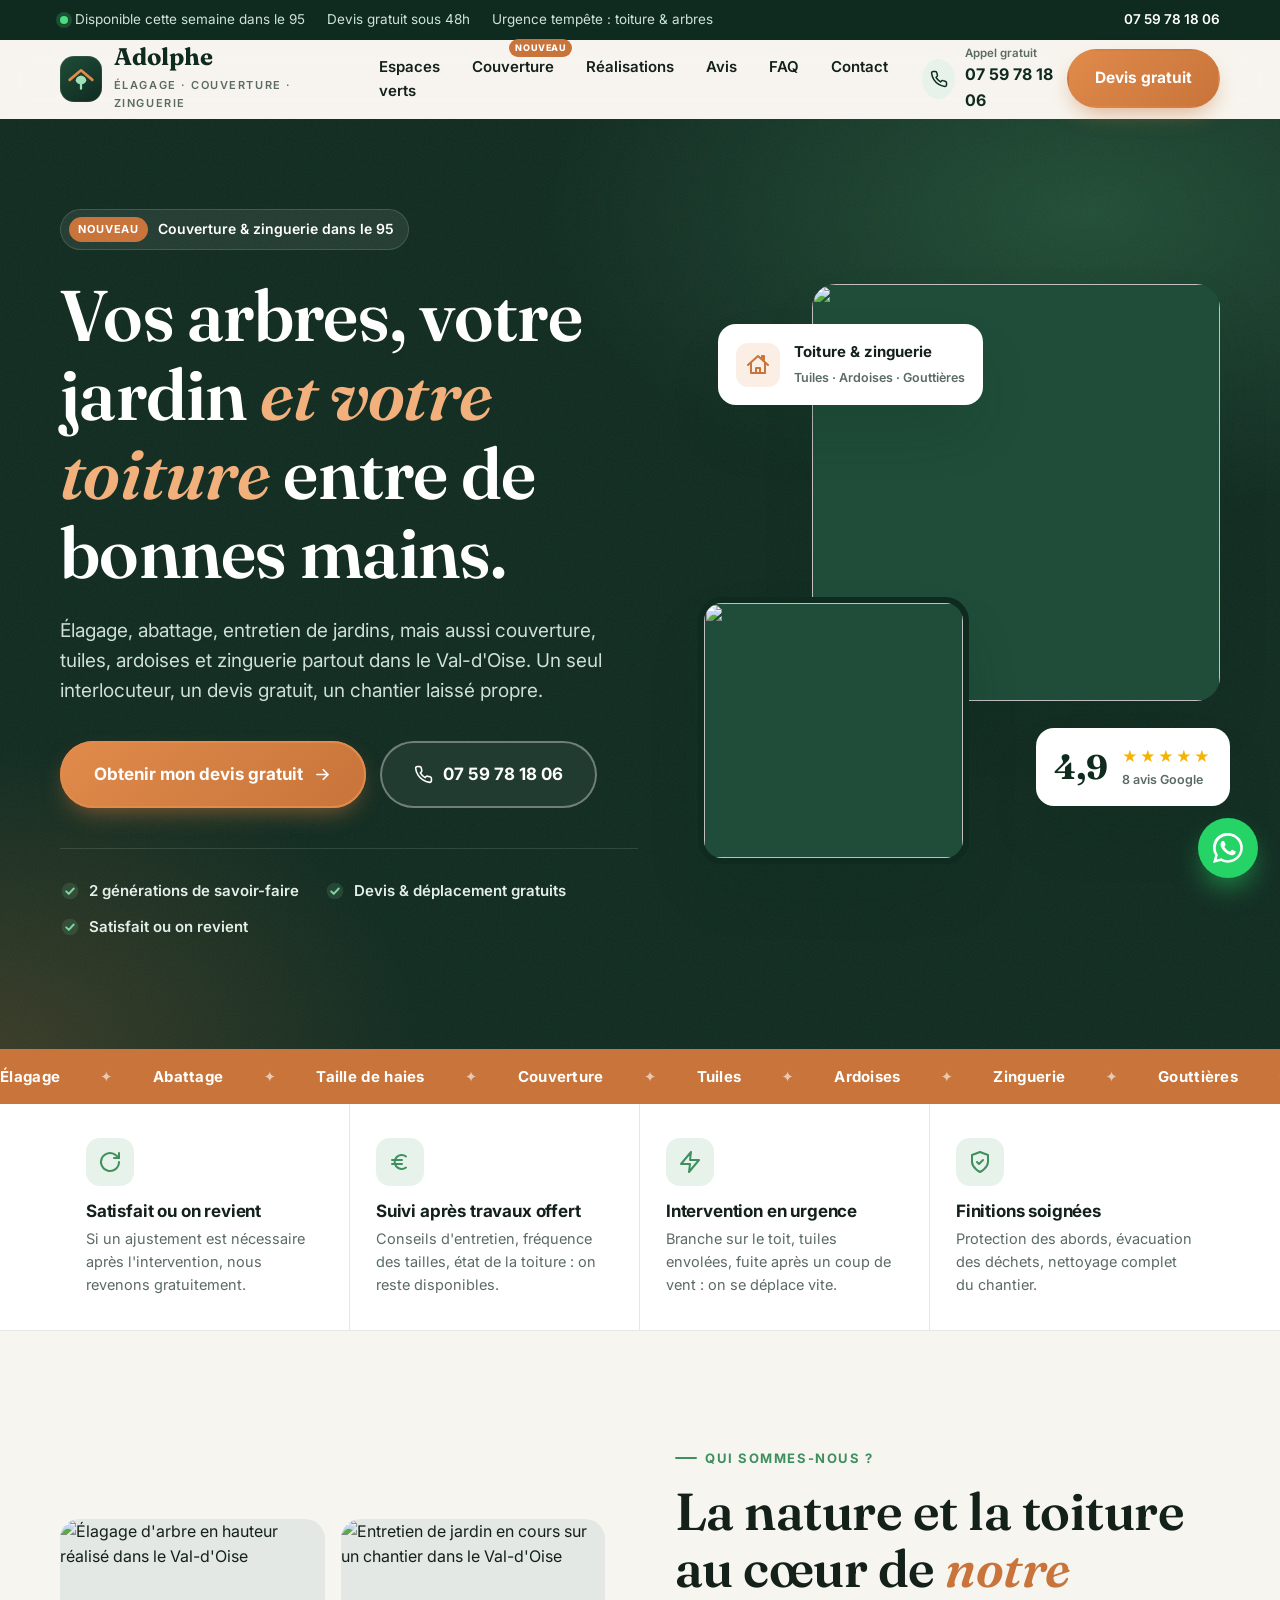
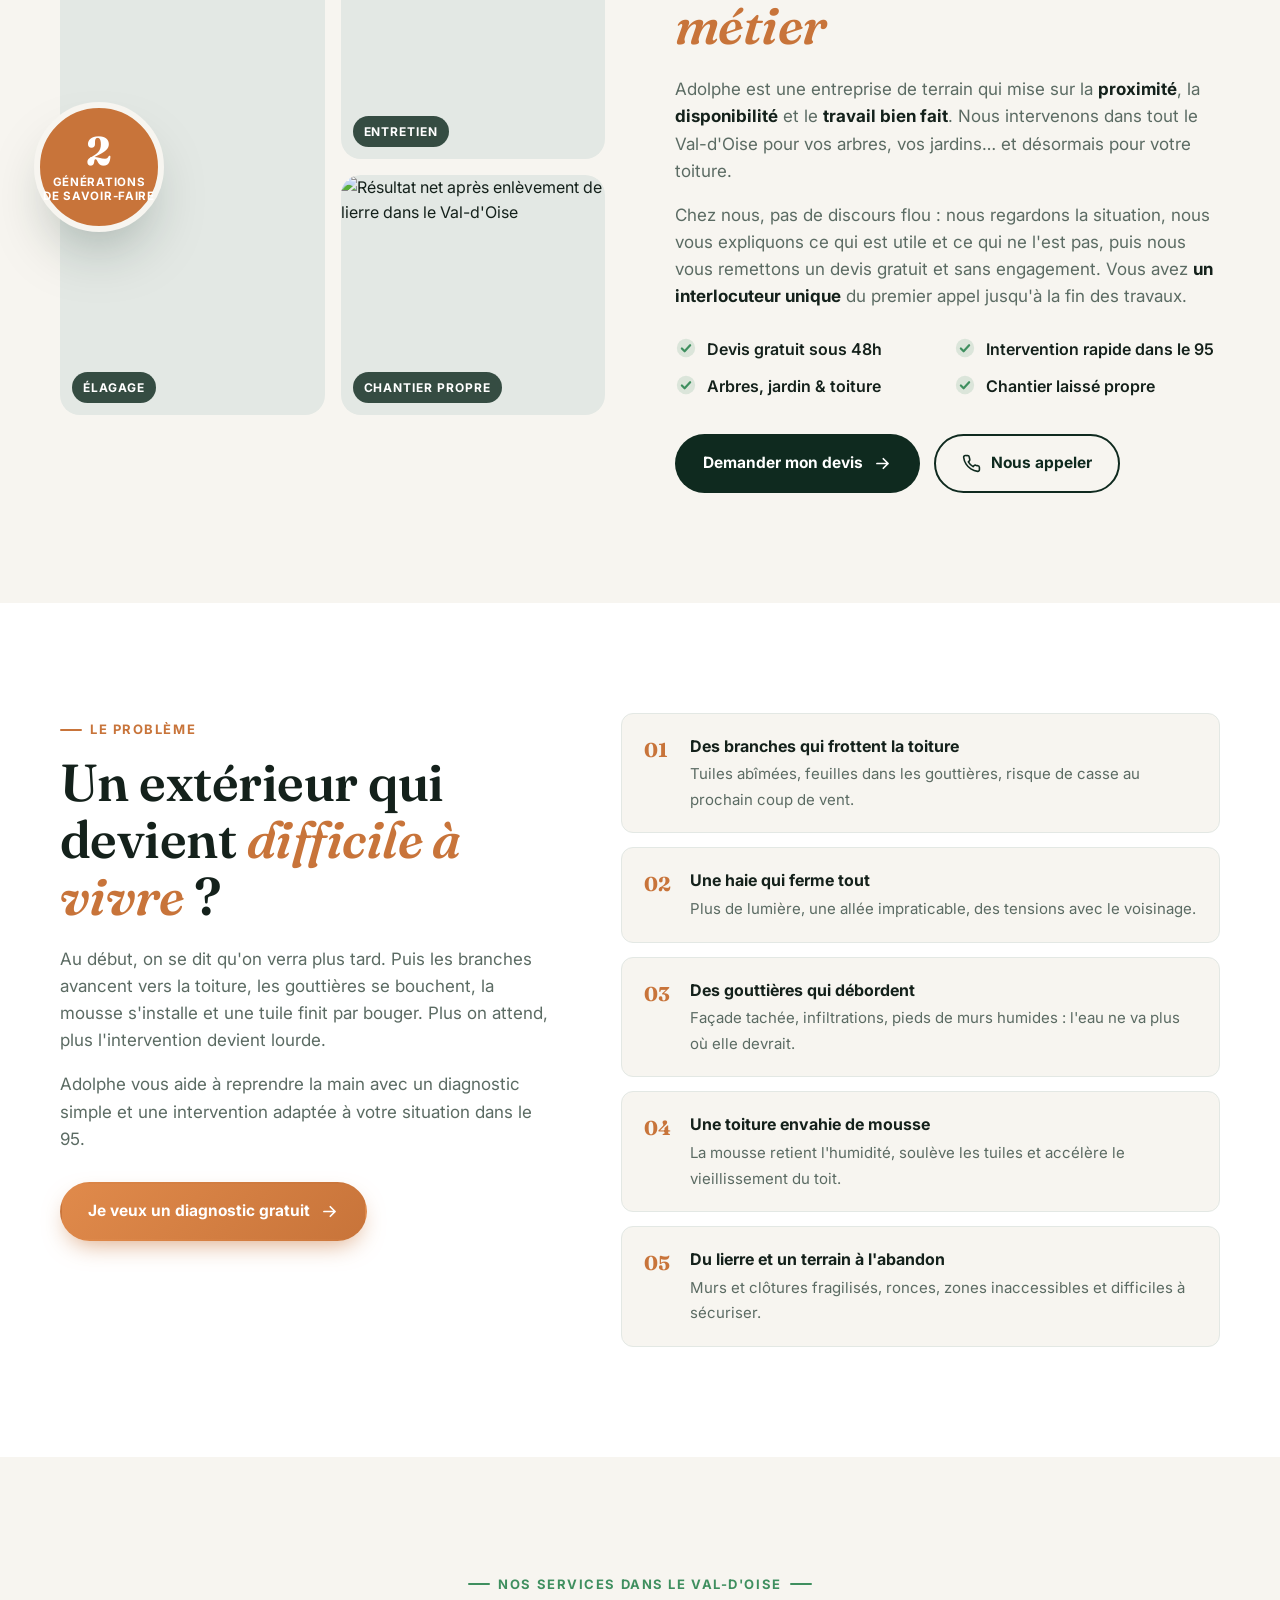
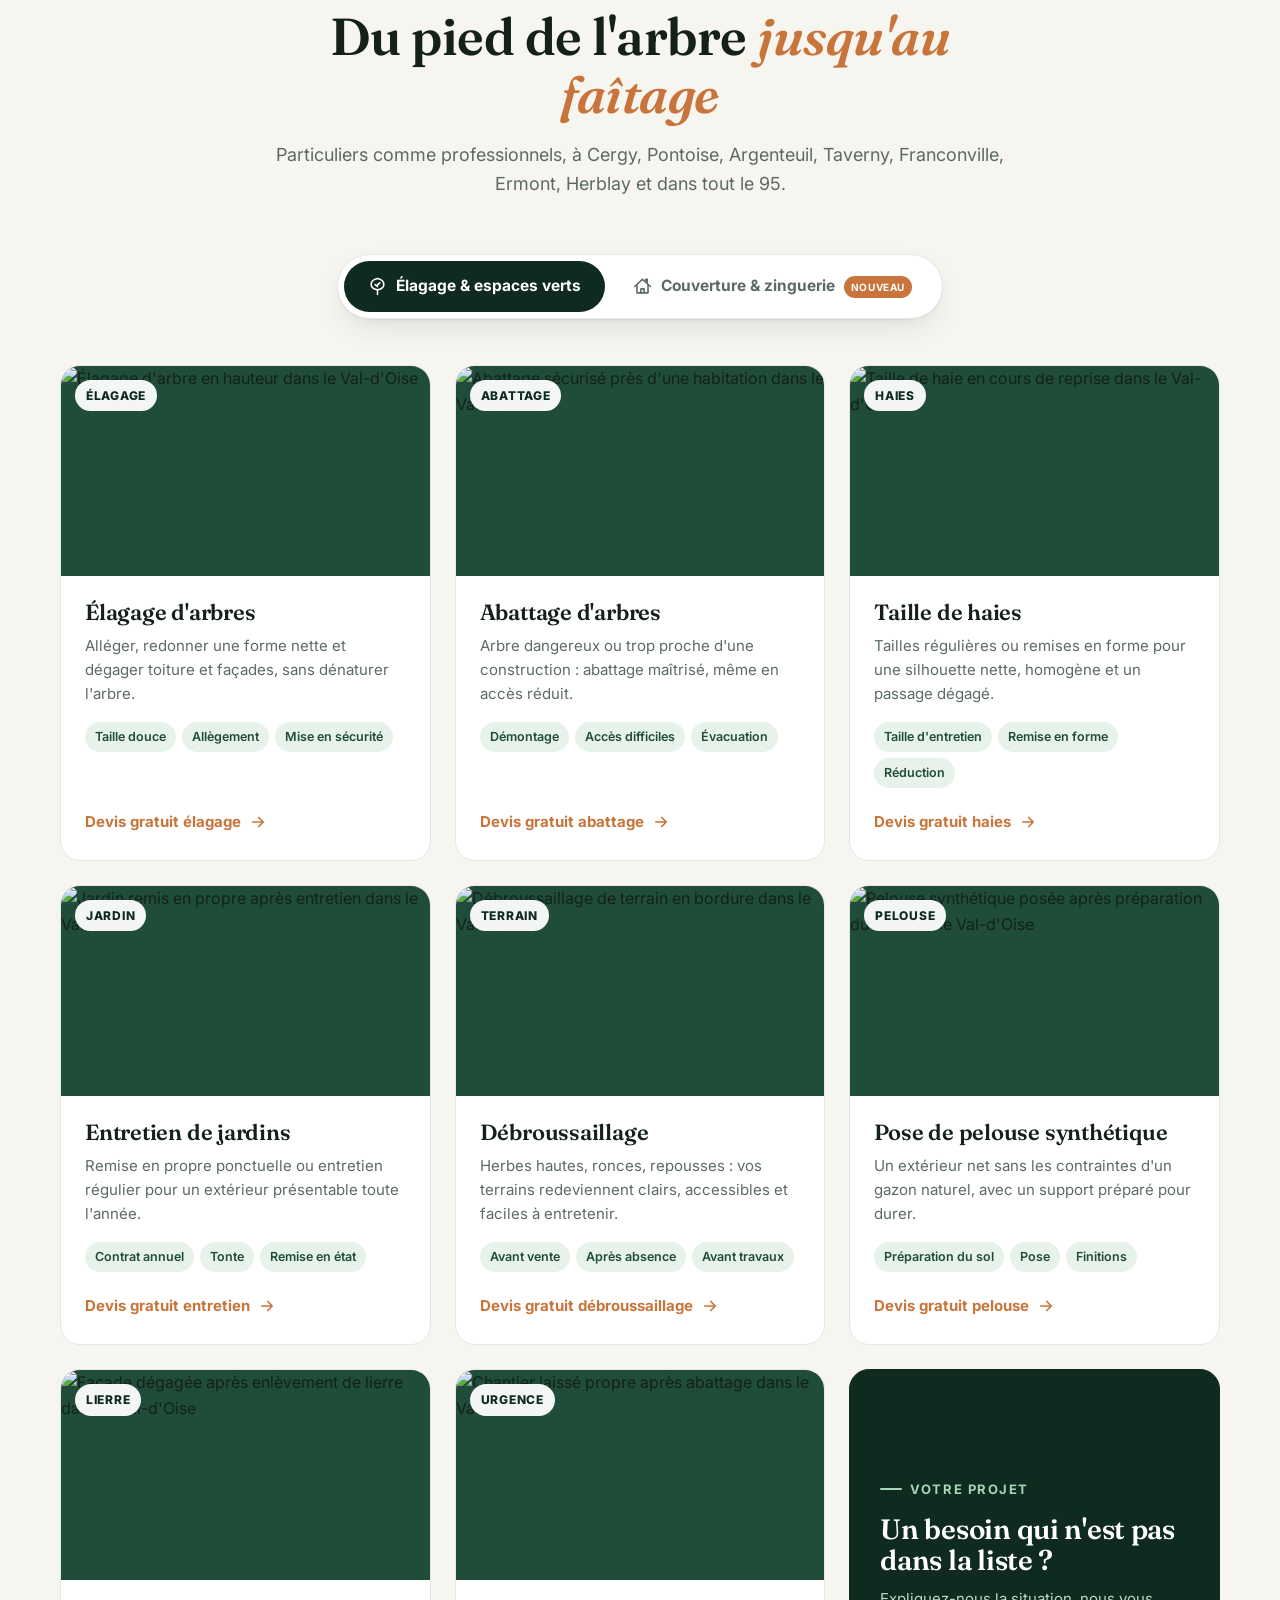
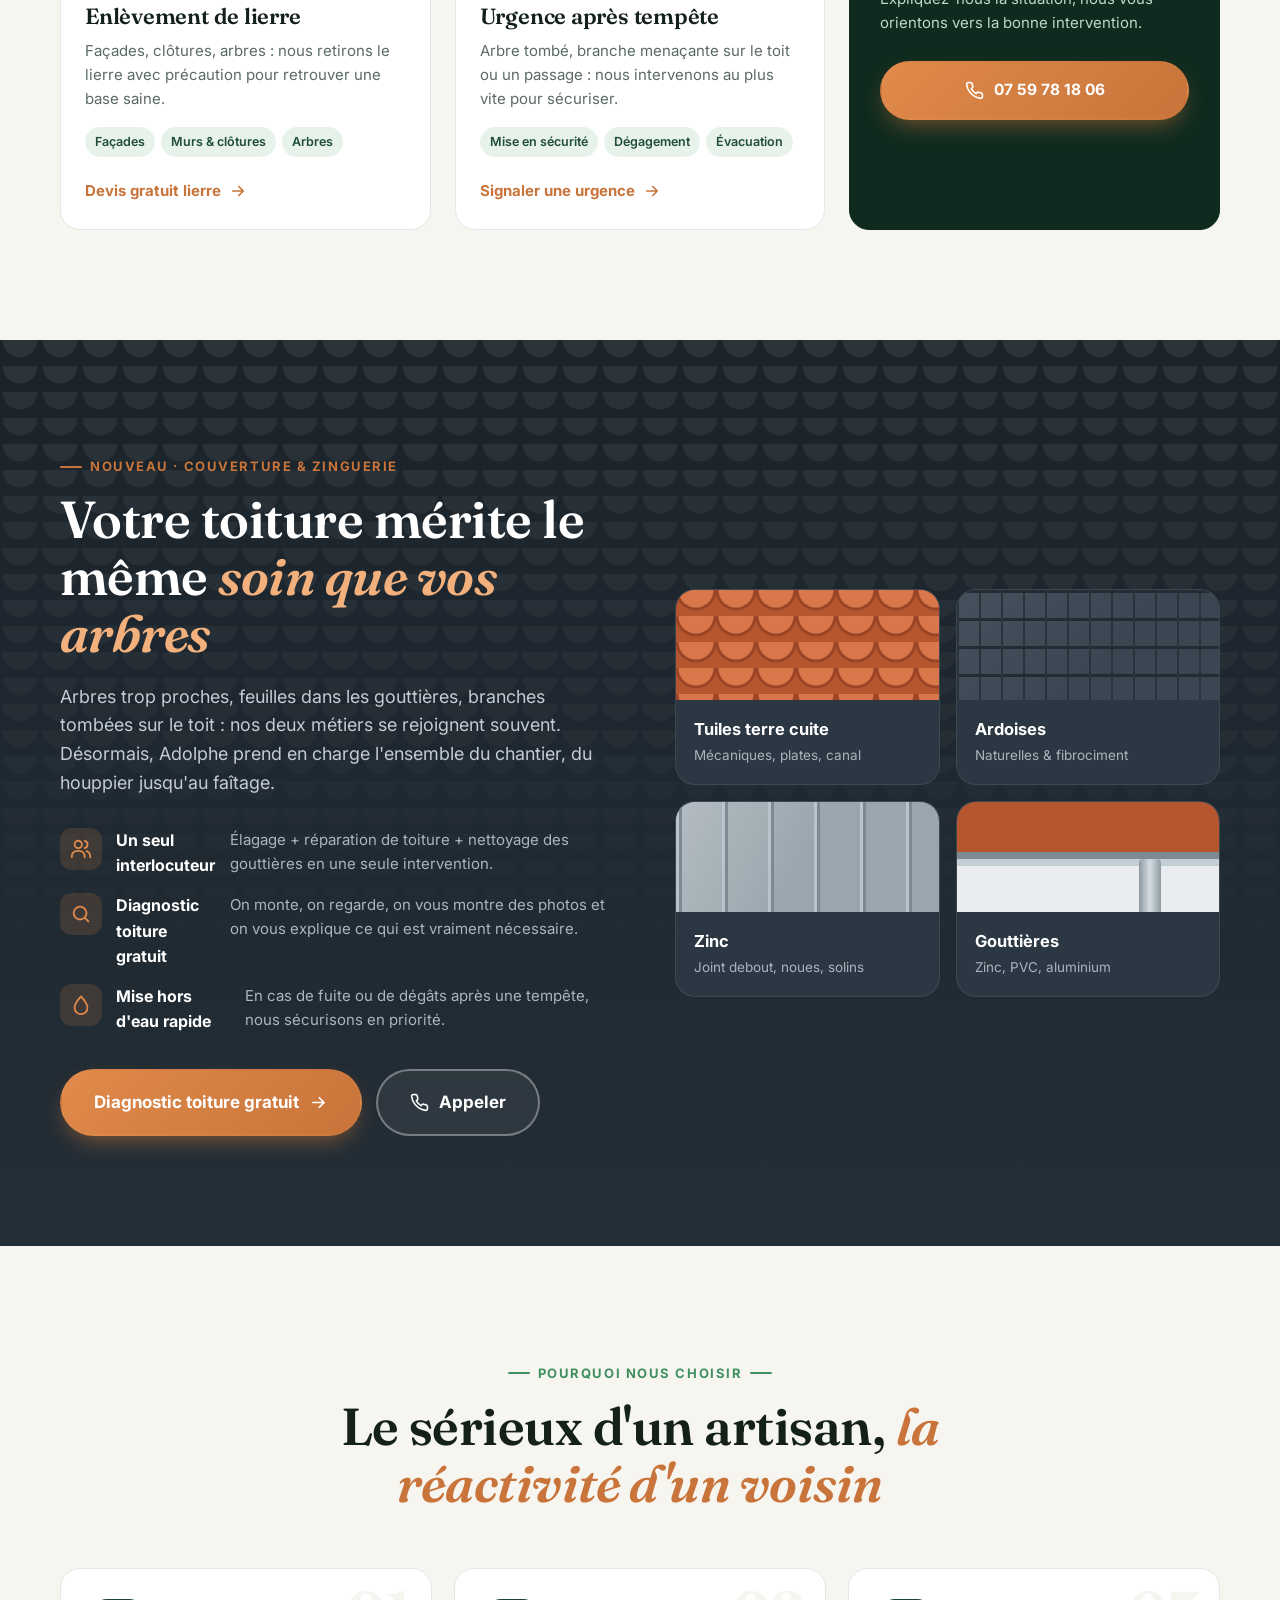
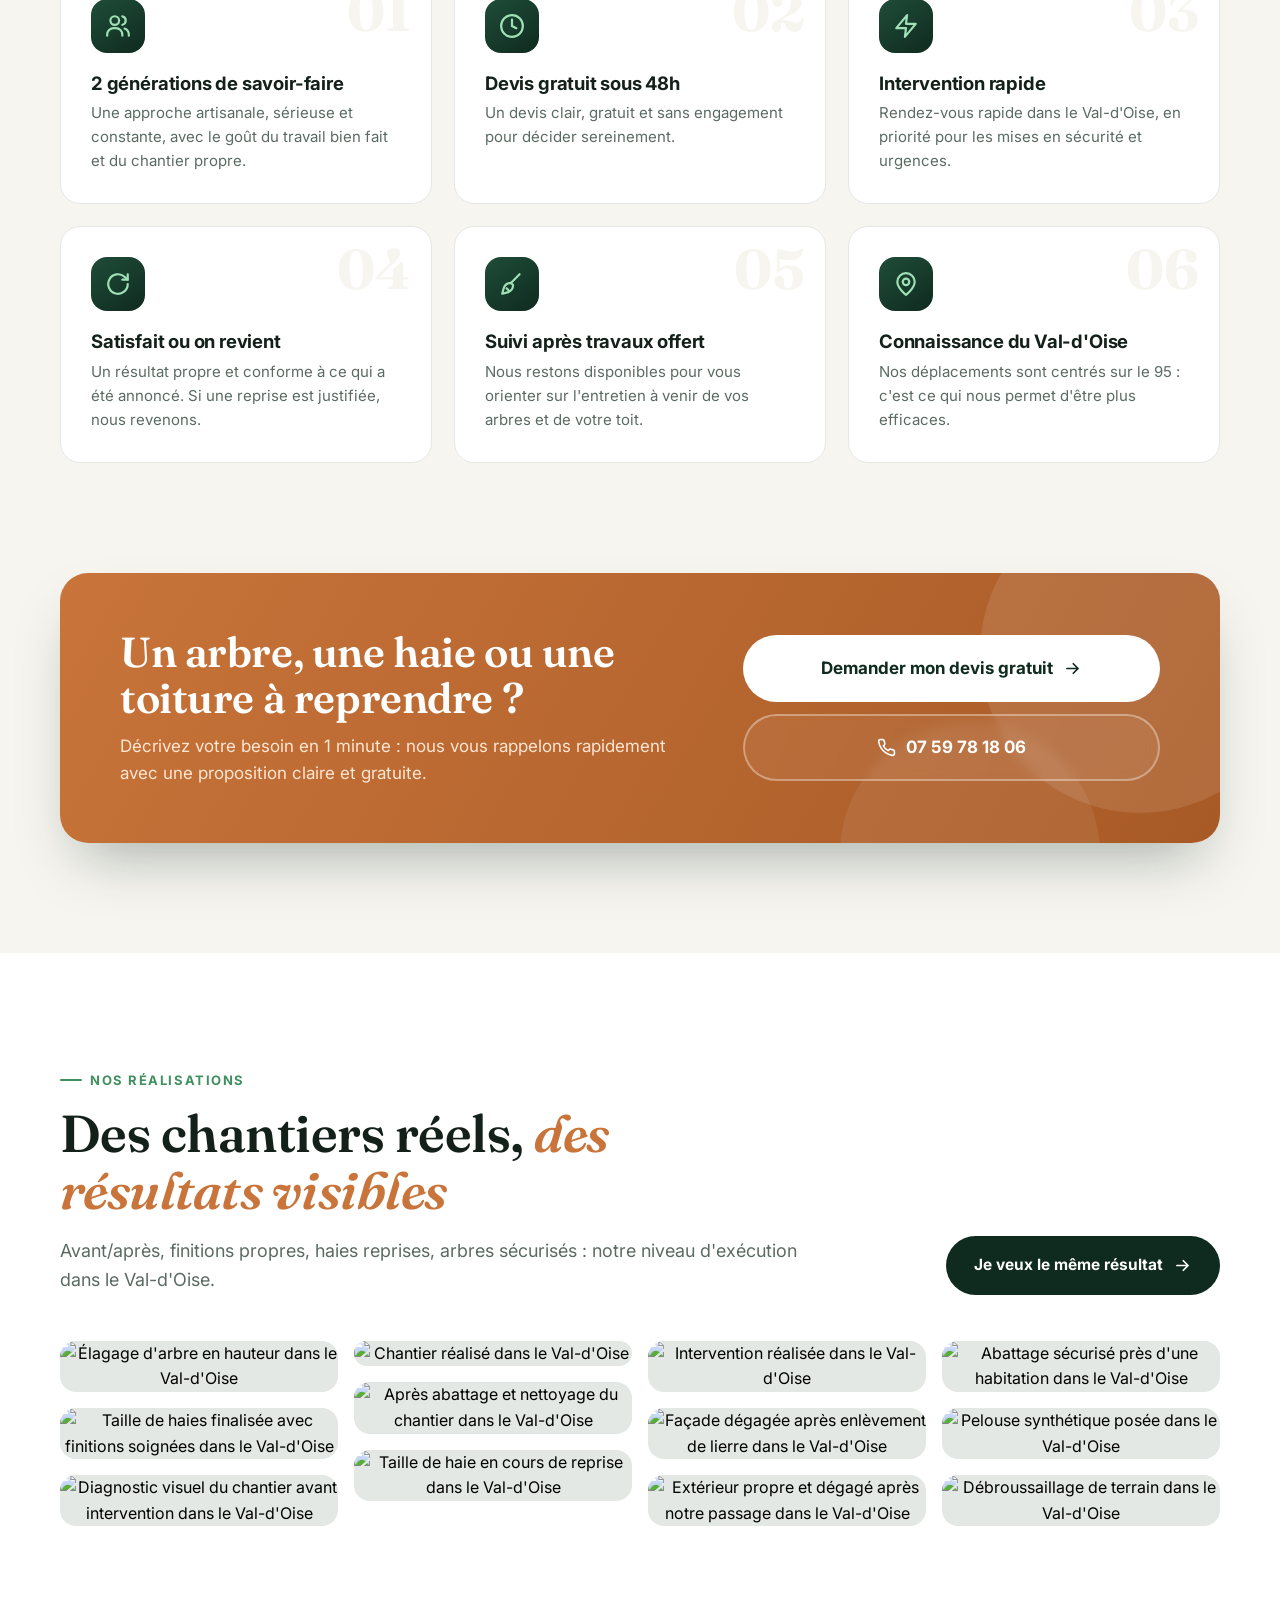
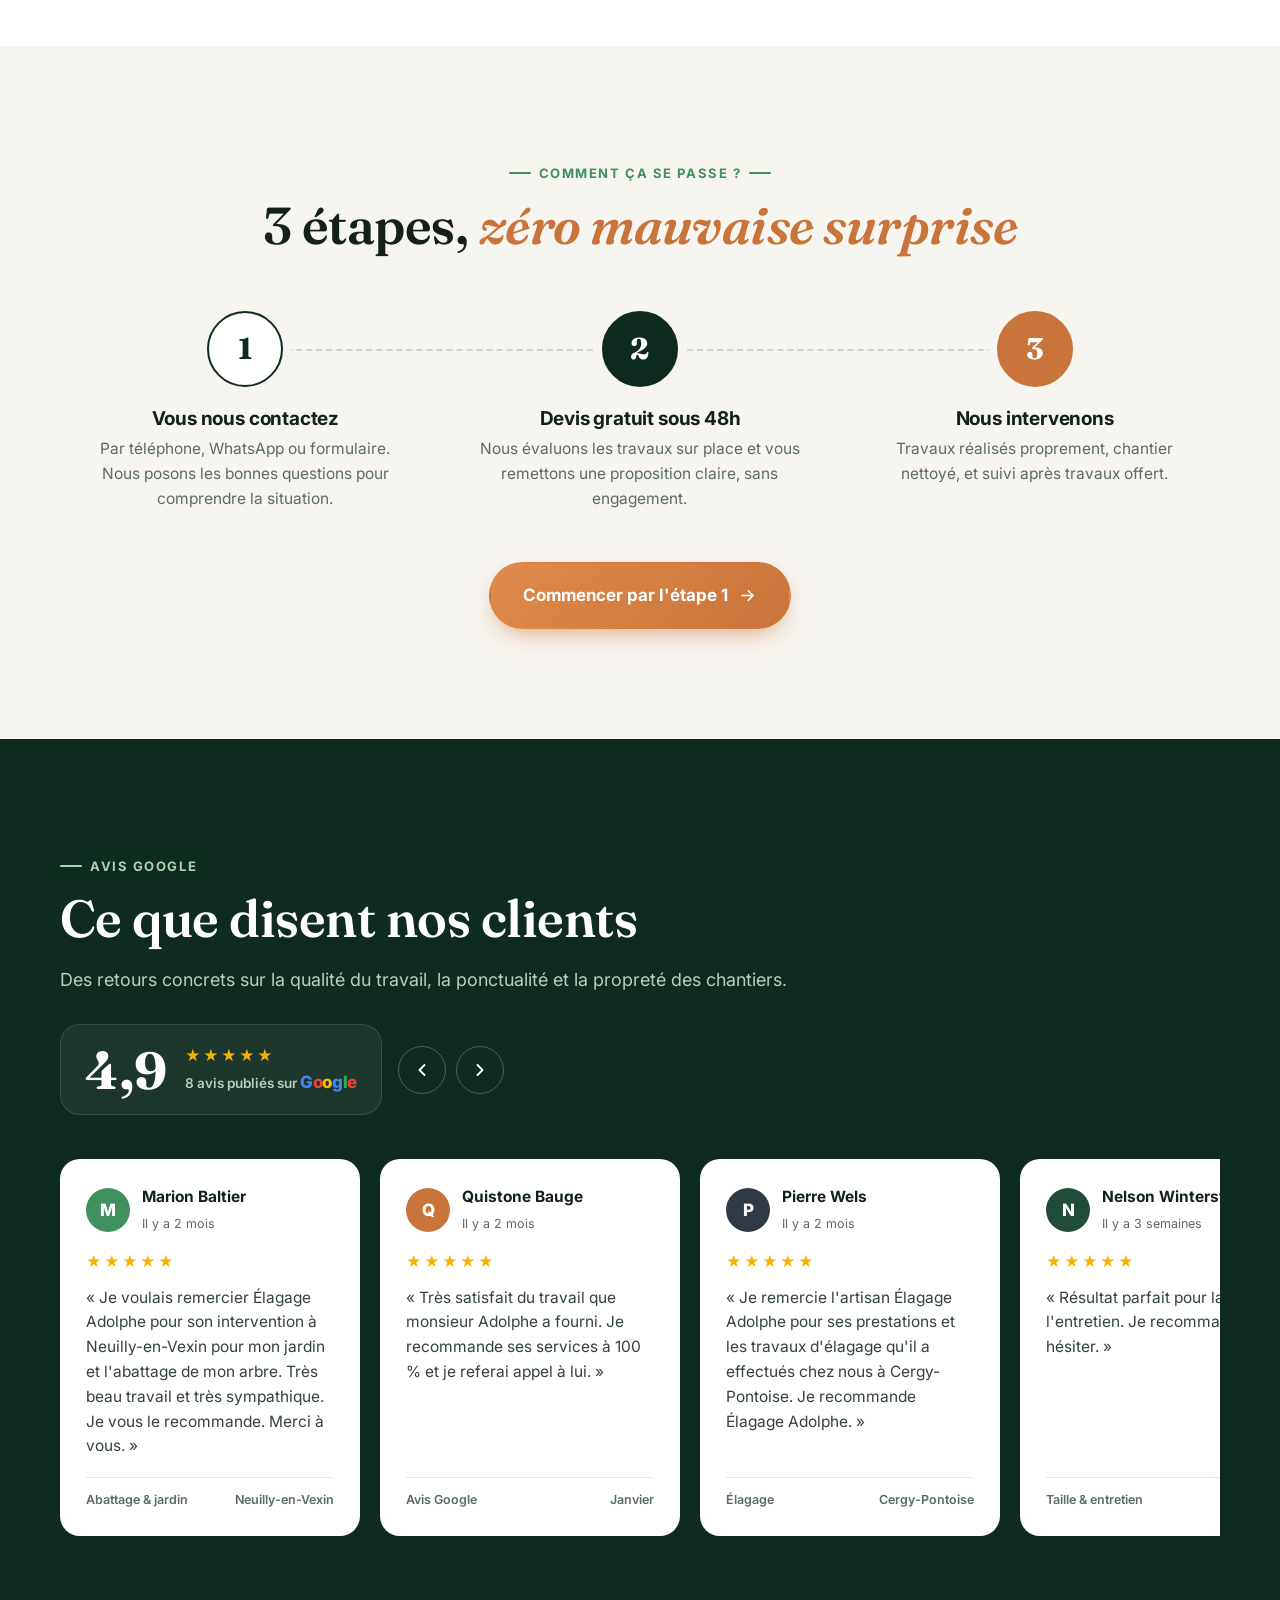
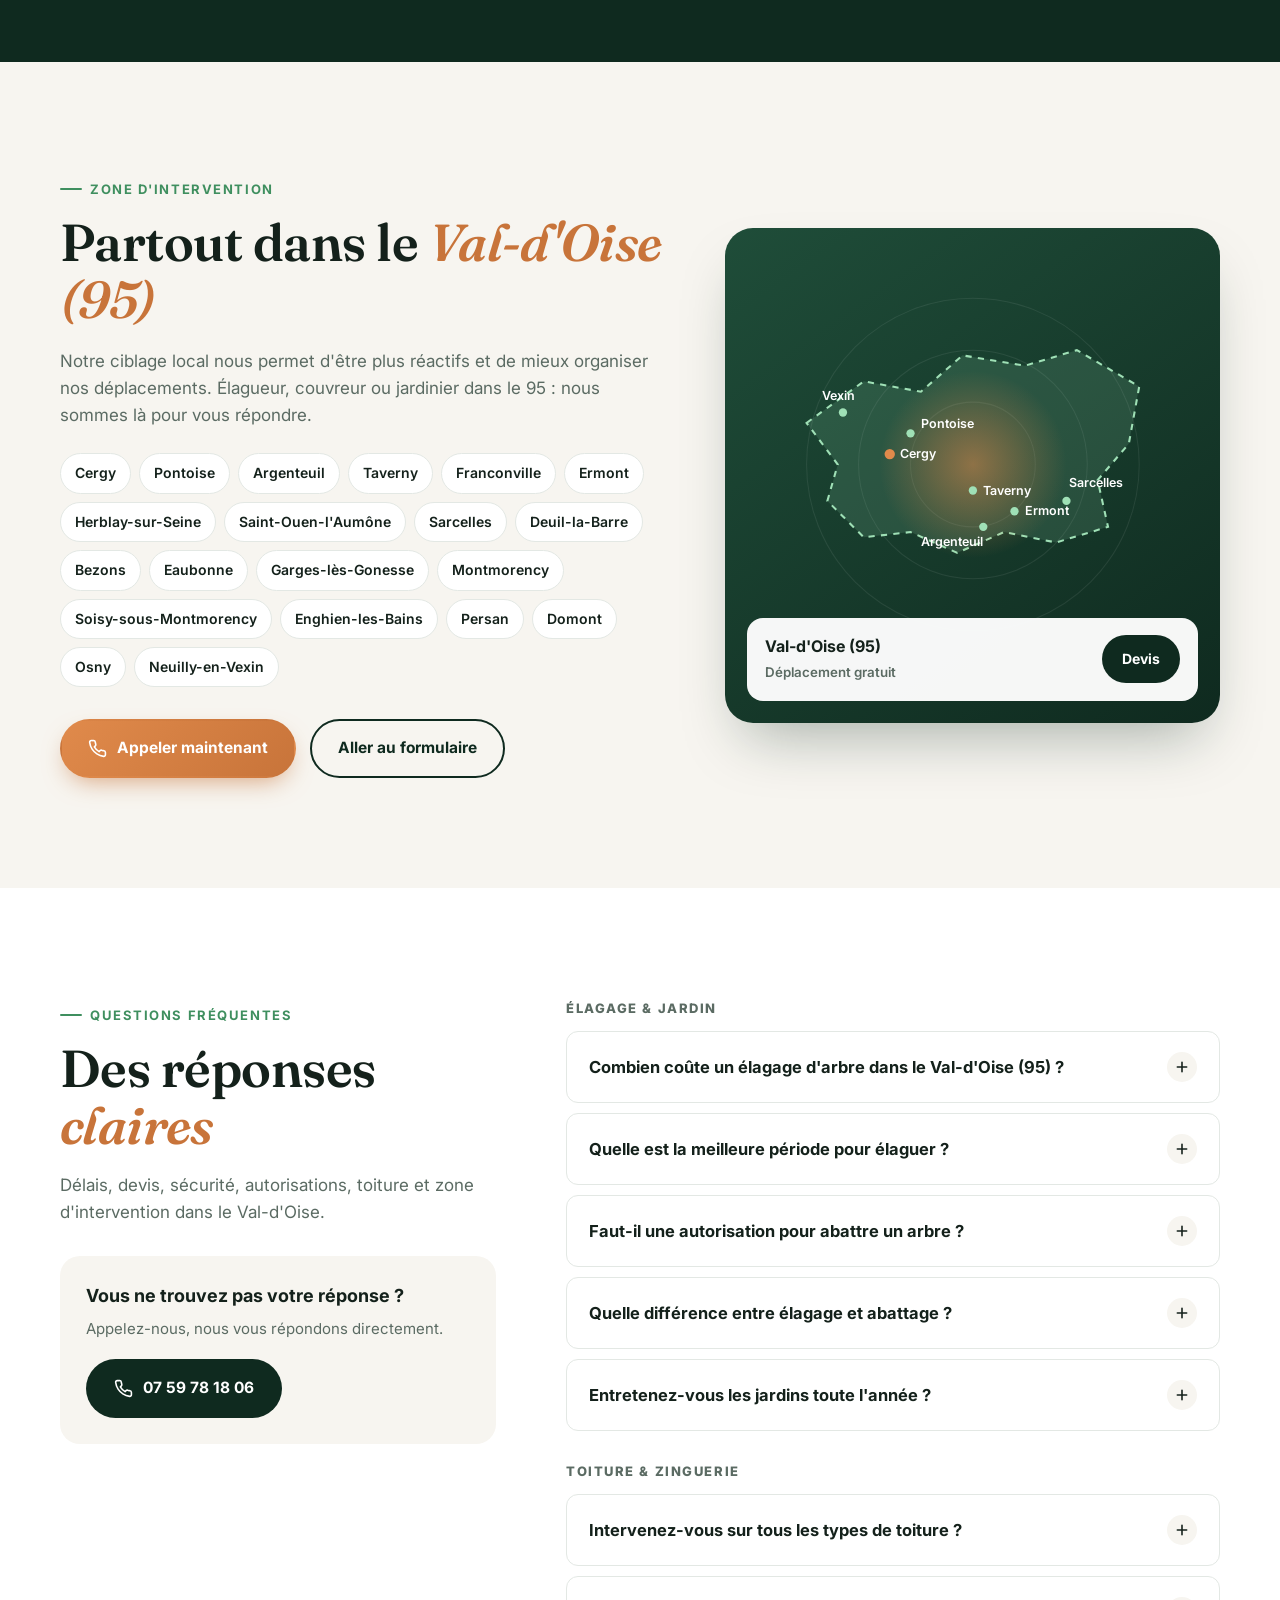
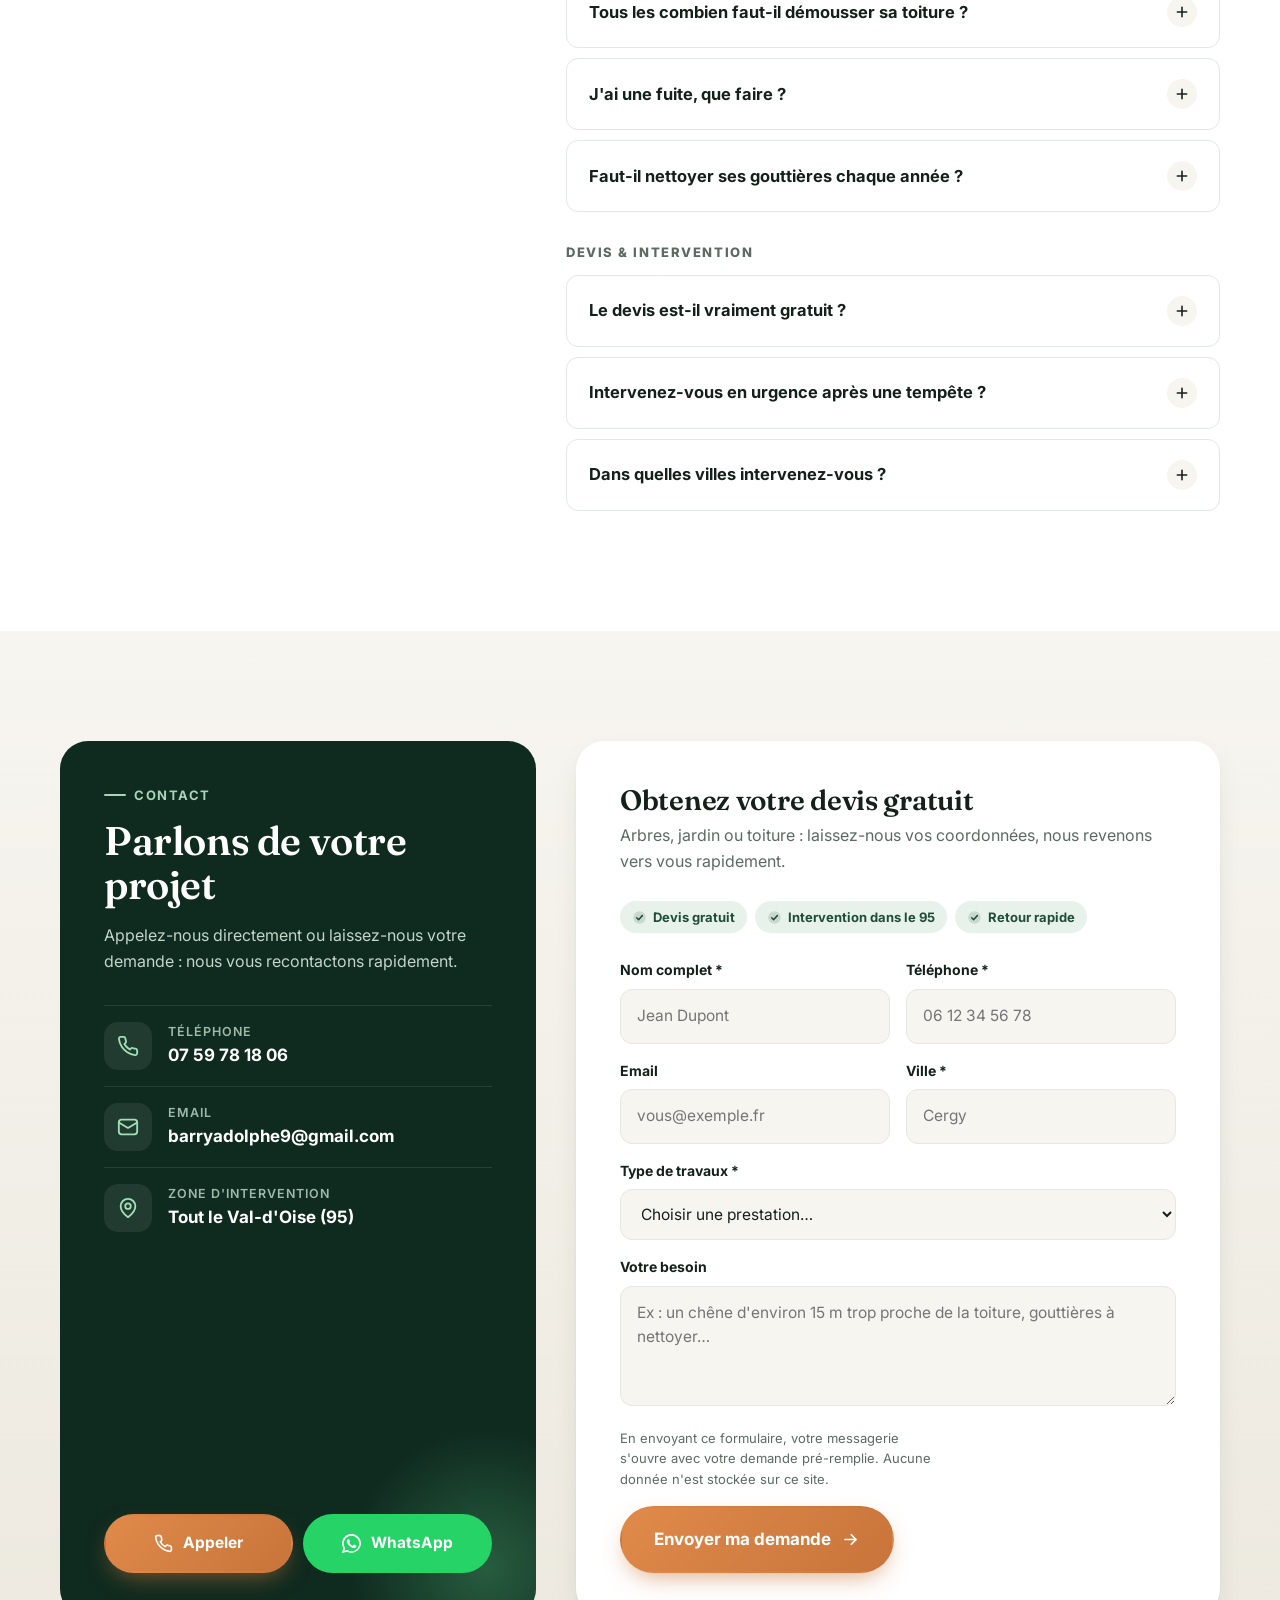
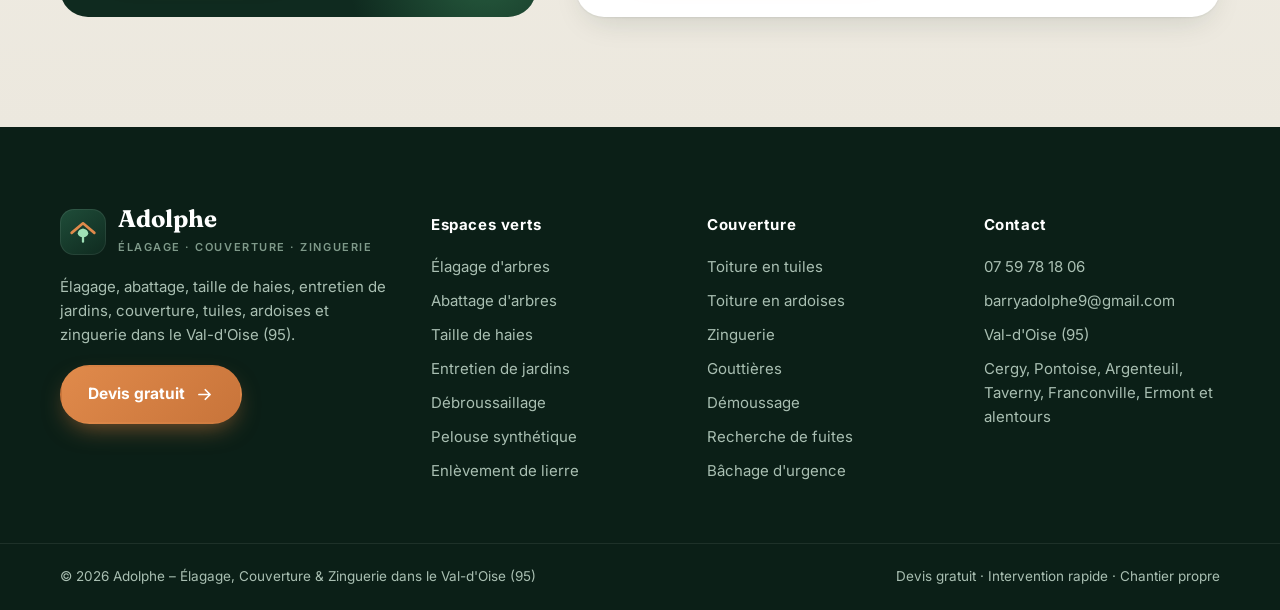
==== commit 7a3f5153: "Refonte moderne du site + ajout des services couverture & zinguerie - Nouveau design (hero, onglets " ====
--- a/index.html
+++ b/index.html
@@ -1,8 +1,10 @@
 <!DOCTYPE html>
 <html lang="fr-FR">
 <head>
-	<meta charset="UTF-8">
-		<meta name='robots' content='index, follow, max-image-preview:large, max-snippet:-1, max-video-preview:-1' />
+<meta charset="UTF-8">
+<meta name="viewport" content="width=device-width, initial-scale=1">
+<meta name="robots" content="index, follow, max-image-preview:large, max-snippet:-1, max-video-preview:-1">
+
 <!-- Google tag (gtag.js) -->
 <script async src="https://www.googletagmanager.com/gtag/js?id=G-N3K3Y19X9H"></script>
 <script>
@@ -13,2560 +15,1322 @@
   gtag('config', 'AW-17854390149');
 </script>
 
-	<!-- This site is optimized with the Yoast SEO plugin v28.1 - https://yoast.com/product/yoast-seo-wordpress/ -->
-	<title>Élagage Adolphe - Élagueur dans le Val-d&#039;Oise (95)</title>
-	<meta name="description" content="Élagage Adolphe, élagueur professionnel dans le Val-d&#039;Oise (95). Élagage, abattage, taille de haies, entretien de jardins et devis gratuit au 07 59 78 18 06." />
-	<link rel="canonical" href="https://adolphe-elagage.fr/" />
-	<meta property="og:locale" content="fr_FR" />
-	<meta property="og:type" content="website" />
-	<meta property="og:title" content="Élagage Adolphe - Élagueur dans le Val-d&#039;Oise (95)" />
-	<meta property="og:description" content="Élagage Adolphe, élagueur professionnel dans le Val-d&#039;Oise (95). Élagage, abattage, taille de haies, entretien de jardins et devis gratuit au 07 59 78 18 06." />
-	<meta property="og:url" content="https://adolphe-elagage.fr/" />
-	<meta property="og:site_name" content="Elagage Adolphe" />
-	<meta property="article:modified_time" content="2026-04-06T06:17:40+00:00" />
-	<meta name="twitter:card" content="summary_large_image" />
-	<script type="application/ld+json" class="yoast-schema-graph">{"@context":"https:\/\/schema.org","@graph":[{"@type":"WebPage","@id":"https:\/\/adolphe-elagage.fr\/","url":"https:\/\/adolphe-elagage.fr\/","name":"Élagage Adolphe - Élagueur dans le Val-d'Oise (95)","isPartOf":{"@id":"https:\/\/adolphe-elagage.fr\/#website"},"datePublished":"2026-03-23T16:36:43+00:00","dateModified":"2026-04-06T06:17:40+00:00","description":"Élagage Adolphe, élagueur professionnel dans le Val-d'Oise (95). Élagage, abattage, taille de haies, entretien de jardins et devis gratuit au 07 59 78 18 06.","breadcrumb":{"@id":"https:\/\/adolphe-elagage.fr\/#breadcrumb"},"inLanguage":"fr-FR","potentialAction":[{"@type":"ReadAction","target":["https:\/\/adolphe-elagage.fr\/"]}]},{"@type":"BreadcrumbList","@id":"https:\/\/adolphe-elagage.fr\/#breadcrumb","itemListElement":[{"@type":"ListItem","position":1,"name":"Home"}]},{"@type":"WebSite","@id":"https:\/\/adolphe-elagage.fr\/#website","url":"https:\/\/adolphe-elagage.fr\/","name":"Elagage Adolphe","description":"La nature au cœur de notre métier","potentialAction":[{"@type":"SearchAction","target":{"@type":"EntryPoint","urlTemplate":"https:\/\/adolphe-elagage.fr\/?s={search_term_string}"},"query-input":{"@type":"PropertyValueSpecification","valueRequired":true,"valueName":"search_term_string"}}],"inLanguage":"fr-FR"}]}</script>
-	<!-- / Yoast SEO plugin. -->
-
-
-<link rel='dns-prefetch' href='//cdn-reach.hostinger.com' />
-<link rel="alternate" type="application/rss+xml" title="Elagage Adolphe &raquo; Flux" href="https://adolphe-elagage.fr/feed/" />
-<link rel="alternate" type="application/rss+xml" title="Elagage Adolphe &raquo; Flux des commentaires" href="https://adolphe-elagage.fr/comments/feed/" />
-<!-- Google Tag Manager -->
-<script>(function(w,d,s,l,i){w[l]=w[l]||[];w[l].push({'gtm.start':
-new Date().getTime(),event:'gtm.js'});var f=d.getElementsByTagName(s)[0],
-j=d.createElement(s),dl=l!='dataLayer'?'&l='+l:'';j.async=true;j.src=
-'https://www.googletagmanager.com/gtm.js?id='+i+dl;f.parentNode.insertBefore(j,f);
-})(window,document,'script','dataLayer','GTM-TVZLCH2X');</script>
-<!-- End Google Tag Manager -->
-<link rel="alternate" title="oEmbed (JSON)" type="application/json+oembed" href="https://adolphe-elagage.fr/wp-json/oembed/1.0/embed?url=https%3A%2F%2Fadolphe-elagage.fr%2F" />
-<link rel="alternate" title="oEmbed (XML)" type="text/xml+oembed" href="https://adolphe-elagage.fr/wp-json/oembed/1.0/embed?url=https%3A%2F%2Fadolphe-elagage.fr%2F&#038;format=xml" />
-<style id='wp-img-auto-sizes-contain-inline-css'>
-img:is([sizes=auto i],[sizes^="auto," i]){contain-intrinsic-size:3000px 1500px}
-/*# sourceURL=wp-img-auto-sizes-contain-inline-css */
+<title>Adolphe – Élagage, Couverture &amp; Zinguerie dans le Val-d'Oise (95)</title>
+<meta name="description" content="Adolphe : élagage, abattage, entretien de jardins, couverture, toiture tuiles et ardoises, zinguerie et gouttières dans le Val-d'Oise (95). Devis gratuit au 07 59 78 18 06.">
+<link rel="canonical" href="https://adolphe-elagage.fr/">
+<meta property="og:locale" content="fr_FR">
+<meta property="og:type" content="website">
+<meta property="og:title" content="Adolphe – Élagage, Couverture &amp; Zinguerie dans le Val-d'Oise (95)">
+<meta property="og:description" content="Élagage, abattage, entretien de jardins, couverture, tuiles, ardoises et zinguerie dans le 95. Devis gratuit au 07 59 78 18 06.">
+<meta property="og:url" content="https://adolphe-elagage.fr/">
+<meta property="og:site_name" content="Adolphe Élagage &amp; Couverture">
+<meta property="og:image" content="https://adolphe-elagage.fr/wp-content/uploads/2026/03/upload-elagage-arbre9-standard.webp">
+<meta name="twitter:card" content="summary_large_image">
+<meta name="theme-color" content="#0f2a1f">
+
+<link rel="preconnect" href="https://fonts.googleapis.com">
+<link rel="preconnect" href="https://fonts.gstatic.com" crossorigin>
+<link href="https://fonts.googleapis.com/css2?family=Fraunces:opsz,wght@9..144,500;9..144,600;9..144,700&family=Inter:wght@400;500;600;700;800&display=swap" rel="stylesheet">
+
+<script type="application/ld+json">
+{
+  "@context": "https://schema.org",
+  "@type": ["HomeAndConstructionBusiness", "RoofingContractor"],
+  "name": "Adolphe – Élagage, Couverture & Zinguerie",
+  "url": "https://adolphe-elagage.fr/",
+  "telephone": "+33759781806",
+  "email": "barryadolphe9@gmail.com",
+  "image": "https://adolphe-elagage.fr/wp-content/uploads/2026/03/upload-elagage-arbre9-standard.webp",
+  "areaServed": {"@type": "AdministrativeArea", "name": "Val-d'Oise (95)"},
+  "address": {"@type": "PostalAddress", "addressRegion": "Val-d'Oise", "addressCountry": "FR"},
+  "knowsAbout": ["Élagage", "Abattage d'arbres", "Taille de haies", "Entretien de jardins", "Débroussaillage", "Couverture", "Toiture en tuiles", "Toiture en ardoises", "Zinguerie", "Gouttières", "Démoussage de toiture", "Recherche de fuites"]
+}
+</script>
+
+<style>
+:root{
+  --forest:#0f2a1f;
+  --forest-2:#163a2b;
+  --forest-3:#1f4d39;
+  --leaf:#3f8f5f;
+  --leaf-soft:#e7f2ea;
+  --copper:#c8743a;
+  --copper-2:#e08a4b;
+  --copper-soft:#fbeee4;
+  --zinc:#8d9aa3;
+  --slate:#2f3a44;
+  --ink:#14211b;
+  --muted:#5b6b63;
+  --line:#e3e8e4;
+  --bg:#f7f5f0;
+  --card:#ffffff;
+  --radius:20px;
+  --radius-sm:12px;
+  --shadow:0 1px 2px rgba(15,42,31,.06),0 12px 32px -12px rgba(15,42,31,.18);
+  --shadow-lg:0 30px 60px -20px rgba(15,42,31,.35);
+  --container:1200px;
+  --display:'Fraunces',Georgia,serif;
+  --sans:'Inter',system-ui,-apple-system,'Segoe UI',Roboto,sans-serif;
+}
+*,*::before,*::after{box-sizing:border-box}
+html{scroll-behavior:smooth;scroll-padding-top:90px}
+body{margin:0;font-family:var(--sans);color:var(--ink);background:var(--bg);line-height:1.6;-webkit-font-smoothing:antialiased;overflow-x:hidden}
+img{max-width:100%;display:block}
+a{color:inherit;text-decoration:none}
+button{font:inherit;cursor:pointer}
+.container{width:100%;max-width:var(--container);margin:0 auto;padding:0 20px}
+.sr-only{position:absolute;width:1px;height:1px;overflow:hidden;clip:rect(0 0 0 0);white-space:nowrap}
+
+/* ---------- Buttons ---------- */
+.btn{display:inline-flex;align-items:center;justify-content:center;gap:10px;padding:15px 26px;border-radius:999px;font-weight:700;font-size:15.5px;border:2px solid transparent;transition:transform .2s ease,box-shadow .2s ease,background .2s ease,color .2s ease;white-space:nowrap}
+.btn svg{width:19px;height:19px;flex:none}
+.btn:hover{transform:translateY(-2px)}
+.btn-primary{background:linear-gradient(135deg,var(--copper-2),var(--copper));color:#fff;box-shadow:0 10px 24px -8px rgba(200,116,58,.65)}
+.btn-primary:hover{box-shadow:0 16px 32px -10px rgba(200,116,58,.8)}
+.btn-dark{background:var(--forest);color:#fff}
+.btn-dark:hover{background:var(--forest-3)}
+.btn-ghost{border-color:rgba(255,255,255,.35);color:#fff;background:rgba(255,255,255,.06);backdrop-filter:blur(6px)}
+.btn-ghost:hover{background:rgba(255,255,255,.14)}
+.btn-outline{border-color:var(--forest);color:var(--forest)}
+.btn-outline:hover{background:var(--forest);color:#fff}
+.btn-lg{padding:18px 32px;font-size:17px}
+.pulse{position:relative}
+.pulse::after{content:"";position:absolute;inset:-2px;border-radius:inherit;border:2px solid var(--copper-2);animation:pulse 2.2s infinite;pointer-events:none}
+@keyframes pulse{0%{opacity:.8;transform:scale(1)}100%{opacity:0;transform:scale(1.18)}}
+
+/* ---------- Eyebrow / headings ---------- */
+.eyebrow{display:inline-flex;align-items:center;gap:8px;font-size:13px;font-weight:700;letter-spacing:.12em;text-transform:uppercase;color:var(--leaf)}
+.eyebrow::before{content:"";width:22px;height:2px;background:currentColor;border-radius:2px}
+.eyebrow.copper{color:var(--copper)}
+.eyebrow.light{color:#a8d5b6}
+h1,h2,h3{font-family:var(--display);font-weight:600;line-height:1.1;letter-spacing:-.01em;margin:0}
+h2{font-size:clamp(32px,4.4vw,52px)}
+h3{font-size:22px}
+.section{padding:110px 0}
+.section-head{max-width:760px;margin-bottom:56px}
+.section-head.center{margin-left:auto;margin-right:auto;text-align:center}
+.section-head.center .eyebrow::after{content:"";width:22px;height:2px;background:currentColor;border-radius:2px}
+.section-head p{color:var(--muted);font-size:18px;margin:18px 0 0}
+.accent{color:var(--copper);font-style:italic}
+
+/* ---------- Topbar ---------- */
+.topbar{background:var(--forest);color:#cfe3d6;font-size:13.5px}
+.topbar .container{display:flex;justify-content:space-between;align-items:center;gap:16px;padding-top:9px;padding-bottom:9px}
+.topbar a{color:#fff;font-weight:600}
+.topbar .tb-left{display:flex;gap:22px;flex-wrap:wrap}
+.topbar .tb-left span{display:inline-flex;align-items:center;gap:7px}
+.dot{width:8px;height:8px;border-radius:50%;background:#4ade80;box-shadow:0 0 0 4px rgba(74,222,128,.2)}
+
+/* ---------- Header ---------- */
+.header{position:sticky;top:0;z-index:50;background:rgba(247,245,240,.82);backdrop-filter:saturate(180%) blur(14px);border-bottom:1px solid transparent;transition:border-color .3s,box-shadow .3s}
+.header.scrolled{border-color:var(--line);box-shadow:0 8px 30px -18px rgba(15,42,31,.35)}
+.header .container{display:flex;align-items:center;justify-content:space-between;height:78px;gap:20px}
+.brand{display:flex;align-items:center;gap:12px}
+.brand-mark{width:46px;height:46px;border-radius:14px;background:linear-gradient(145deg,var(--forest-3),var(--forest));display:grid;place-items:center;box-shadow:inset 0 0 0 1px rgba(255,255,255,.08)}
+.brand-mark svg{width:28px;height:28px}
+.brand-name{font-family:var(--display);font-size:24px;font-weight:700;line-height:1;color:var(--forest)}
+.brand-sub{display:block;font-family:var(--sans);font-size:11px;font-weight:600;letter-spacing:.14em;text-transform:uppercase;color:var(--muted);margin-top:5px}
+.nav{display:flex;gap:4px}
+.nav a{padding:10px 14px;border-radius:999px;font-weight:600;font-size:15px;color:var(--ink);transition:background .2s}
+.nav a:hover{background:rgba(15,42,31,.07)}
+.nav a.new{position:relative}
+.nav a.new::after{content:"Nouveau";position:absolute;top:-6px;right:-4px;font-size:9px;font-weight:800;letter-spacing:.06em;text-transform:uppercase;background:var(--copper);color:#fff;padding:2px 6px;border-radius:999px}
+.header-cta{display:flex;align-items:center;gap:10px}
+.header-phone{display:flex;align-items:center;gap:10px;font-weight:700;color:var(--forest)}
+.header-phone .ic{width:40px;height:40px;border-radius:50%;background:var(--leaf-soft);display:grid;place-items:center}
+.header-phone .ic svg{width:18px;height:18px}
+.header-phone small{display:block;font-size:11.5px;font-weight:600;color:var(--muted)}
+.burger{display:none;width:46px;height:46px;border-radius:12px;border:1px solid var(--line);background:#fff;align-items:center;justify-content:center}
+.burger svg{width:22px;height:22px}
+.mobile-nav{display:none}
+
+/* ---------- Hero ---------- */
+.hero{position:relative;background:var(--forest);color:#fff;overflow:hidden;isolation:isolate}
+.hero::before{content:"";position:absolute;inset:0;background:radial-gradient(900px 500px at 85% 10%,rgba(63,143,95,.35),transparent 60%),radial-gradient(700px 500px at 0% 100%,rgba(200,116,58,.22),transparent 60%);z-index:-1}
+.hero-grain{position:absolute;inset:0;opacity:.07;z-index:-1;background-image:url("data:image/svg+xml,%3Csvg xmlns='http://www.w3.org/2000/svg' width='160' height='160'%3E%3Cfilter id='n'%3E%3CfeTurbulence type='fractalNoise' baseFrequency='.9' numOctaves='3'/%3E%3C/filter%3E%3Crect width='100%25' height='100%25' filter='url(%23n)'/%3E%3C/svg%3E")}
+.hero .container{display:grid;grid-template-columns:1.05fr .95fr;gap:60px;align-items:center;padding-top:90px;padding-bottom:110px}
+.hero-badge{display:inline-flex;align-items:center;gap:10px;background:rgba(255,255,255,.08);border:1px solid rgba(255,255,255,.14);padding:7px 14px 7px 8px;border-radius:999px;font-size:14px;font-weight:600;margin-bottom:26px}
+.hero-badge b{background:var(--copper);color:#fff;font-size:11px;letter-spacing:.08em;text-transform:uppercase;padding:4px 9px;border-radius:999px}
+.hero h1{font-size:clamp(40px,5.6vw,72px);font-weight:600}
+.hero h1 em{font-style:italic;color:#f2b07c}
+.hero-lead{font-size:19px;color:#cfe0d6;max-width:560px;margin:24px 0 34px}
+.hero-ctas{display:flex;gap:14px;flex-wrap:wrap}
+.hero-trust{display:flex;flex-wrap:wrap;gap:12px 26px;margin-top:40px;padding-top:30px;border-top:1px solid rgba(255,255,255,.12)}
+.hero-trust span{display:inline-flex;align-items:center;gap:9px;font-weight:600;font-size:15px;color:#e5efe9}
+.hero-trust svg{width:20px;height:20px;color:#7fd29c;flex:none}
+.hero-visual{position:relative;height:580px}
+.hv-img{position:absolute;border-radius:24px;overflow:hidden;box-shadow:var(--shadow-lg);background:var(--forest-3)}
+.hv-img img{width:100%;height:100%;object-fit:cover}
+.hv-1{top:0;right:0;width:78%;height:72%}
+.hv-2{bottom:0;left:0;width:52%;height:46%;border:6px solid var(--forest)}
+.hv-card{position:absolute;background:#fff;color:var(--ink);border-radius:18px;padding:16px 18px;box-shadow:var(--shadow-lg);display:flex;align-items:center;gap:14px}
+.hv-rating{bottom:58px;right:-10px}
+.hv-rating .score{font-family:var(--display);font-size:34px;font-weight:700;line-height:1;color:var(--forest)}
+.stars{color:#f5b301;letter-spacing:2px;font-size:15px}
+.hv-rating small{display:block;color:var(--muted);font-size:12.5px;font-weight:600}
+.hv-roof{top:40px;left:4%;}
+.hv-roof .ic{width:44px;height:44px;border-radius:12px;background:var(--copper-soft);display:grid;place-items:center;color:var(--copper)}
+.hv-roof .ic svg{width:24px;height:24px}
+.hv-roof b{display:block;font-size:15px}
+.hv-roof small{color:var(--muted);font-size:12.5px;font-weight:600}
+.float{animation:float 6s ease-in-out infinite}
+.float.d2{animation-delay:-3s}
+@keyframes float{50%{transform:translateY(-10px)}}
+
+/* ---------- Marquee ---------- */
+.marquee{background:var(--copper);color:#fff;overflow:hidden;padding:16px 0;font-weight:700;font-size:15px;letter-spacing:.02em}
+.marquee-track{display:flex;gap:40px;width:max-content;animation:marq 40s linear infinite}
+.marquee-track span{display:inline-flex;align-items:center;gap:40px;white-space:nowrap}
+.marquee-track span::after{content:"✦";opacity:.6}
+@keyframes marq{to{transform:translateX(-50%)}}
+
+/* ---------- Promise cards ---------- */
+.promises{margin-top:-1px;background:#fff;border-bottom:1px solid var(--line)}
+.promises .container{display:grid;grid-template-columns:repeat(4,1fr)}
+.promise{padding:34px 26px;border-right:1px solid var(--line)}
+.promise:last-child{border-right:0}
+.promise .ic{width:48px;height:48px;border-radius:14px;background:var(--leaf-soft);color:var(--leaf);display:grid;place-items:center;margin-bottom:16px}
+.promise .ic svg{width:24px;height:24px}
+.promise h3{font-family:var(--sans);font-size:17px;font-weight:700;margin-bottom:6px}
+.promise p{margin:0;color:var(--muted);font-size:14.5px}
+
+/* ---------- About ---------- */
+.about .container{display:grid;grid-template-columns:1fr 1fr;gap:70px;align-items:center}
+.about-media{display:grid;grid-template-columns:1fr 1fr;grid-template-rows:240px 240px;gap:16px;position:relative}
+.about-media figure{margin:0;border-radius:var(--radius);overflow:hidden;position:relative;background:var(--line)}
+.about-media figure:first-child{grid-row:span 2}
+.about-media img{width:100%;height:100%;object-fit:cover;transition:transform .6s}
+.about-media figure:hover img{transform:scale(1.05)}
+.about-media figcaption{position:absolute;left:12px;bottom:12px;background:rgba(15,42,31,.82);color:#fff;font-size:12px;font-weight:700;letter-spacing:.08em;text-transform:uppercase;padding:6px 11px;border-radius:999px;backdrop-filter:blur(4px)}
+.exp-badge{position:absolute;left:-26px;top:50%;transform:translateY(-50%);width:130px;height:130px;border-radius:50%;background:var(--copper);color:#fff;display:grid;place-items:center;text-align:center;box-shadow:var(--shadow-lg);border:6px solid var(--bg)}
+.exp-badge b{font-family:var(--display);font-size:40px;line-height:1;display:block}
+.exp-badge small{font-size:11.5px;font-weight:700;letter-spacing:.06em;text-transform:uppercase;line-height:1.25;display:block;margin-top:4px}
+.about-text p{color:var(--muted);font-size:17px}
+.about-text p strong{color:var(--ink)}
+.checklist{list-style:none;padding:0;margin:26px 0 34px;display:grid;grid-template-columns:1fr 1fr;gap:12px}
+.checklist li{display:flex;gap:10px;align-items:flex-start;font-weight:600}
+.checklist svg{width:22px;height:22px;flex:none;color:var(--leaf)}
+
+/* ---------- Problem ---------- */
+.problem{background:#fff}
+.problem .container{display:grid;grid-template-columns:.9fr 1.1fr;gap:70px;align-items:start}
+.problem-list{display:grid;gap:14px}
+.problem-item{display:flex;gap:16px;padding:20px 22px;border:1px solid var(--line);border-radius:var(--radius-sm);background:var(--bg);transition:border-color .2s,transform .2s}
+.problem-item:hover{border-color:var(--copper);transform:translateX(4px)}
+.problem-item .n{font-family:var(--display);font-weight:700;font-size:20px;color:var(--copper);min-width:30px}
+.problem-item b{display:block;margin-bottom:2px}
+.problem-item span{color:var(--muted);font-size:15px}
+
+/* ---------- Services ---------- */
+.tabs{display:inline-flex;background:#fff;border:1px solid var(--line);border-radius:999px;padding:6px;gap:4px;margin:0 auto 46px;box-shadow:var(--shadow)}
+.tabs-wrap{text-align:center}
+.tab{border:0;background:transparent;padding:13px 24px;border-radius:999px;font-weight:700;font-size:15.5px;color:var(--muted);display:inline-flex;align-items:center;gap:9px;transition:background .25s,color .25s}
+.tab svg{width:19px;height:19px}
+.tab[aria-selected="true"]{background:var(--forest);color:#fff}
+.tab .new-pill{font-size:10px;letter-spacing:.06em;text-transform:uppercase;background:var(--copper);color:#fff;padding:3px 7px;border-radius:999px}
+.panel[hidden]{display:none}
+.svc-grid{display:grid;grid-template-columns:repeat(3,1fr);gap:24px}
+.svc{background:var(--card);border-radius:var(--radius);overflow:hidden;border:1px solid var(--line);display:flex;flex-direction:column;transition:transform .3s,box-shadow .3s,border-color .3s}
+.svc:hover{transform:translateY(-6px);box-shadow:var(--shadow-lg);border-color:transparent}
+.svc-media{height:210px;position:relative;overflow:hidden;background:var(--forest-3)}
+.svc-media img{width:100%;height:100%;object-fit:cover;transition:transform .6s}
+.svc:hover .svc-media img{transform:scale(1.07)}
+.svc-media .tag{position:absolute;top:14px;left:14px;background:rgba(255,255,255,.95);color:var(--forest);font-size:12px;font-weight:800;letter-spacing:.06em;text-transform:uppercase;padding:6px 11px;border-radius:999px}
+.svc-body{padding:24px 24px 26px;display:flex;flex-direction:column;flex:1}
+.svc-body h3{margin-bottom:10px}
+.svc-body p{color:var(--muted);font-size:15px;margin:0 0 16px}
+.svc-body ul{list-style:none;margin:0 0 22px;padding:0;display:flex;flex-wrap:wrap;gap:6px}
+.svc-body li{font-size:12.5px;font-weight:600;background:var(--leaf-soft);color:var(--forest-3);padding:5px 10px;border-radius:999px}
+.svc-link{margin-top:auto;display:inline-flex;align-items:center;gap:8px;font-weight:700;color:var(--copper);font-size:15px;background:none;border:0;padding:0;text-align:left}
+.svc-link svg{width:18px;height:18px;transition:transform .2s}
+.svc-link:hover svg{transform:translateX(4px)}
+
+/* Roofing pattern art */
+.roof-art{height:210px;position:relative;overflow:hidden;display:flex;align-items:flex-end;padding:18px}
+.roof-art .tag{position:absolute;top:14px;left:14px;background:rgba(255,255,255,.95);color:var(--slate);font-size:12px;font-weight:800;letter-spacing:.06em;text-transform:uppercase;padding:6px 11px;border-radius:999px;z-index:2}
+.roof-art .ic-big{position:relative;z-index:2;width:58px;height:58px;border-radius:16px;background:rgba(255,255,255,.95);display:grid;place-items:center;color:var(--slate);box-shadow:0 10px 20px -8px rgba(0,0,0,.4)}
+.roof-art .ic-big svg{width:30px;height:30px}
+.roof-art::after{content:"";position:absolute;inset:0;background:linear-gradient(180deg,transparent 40%,rgba(0,0,0,.35))}
+.art-tuile{background-color:#b5562f;background-image:radial-gradient(circle at 50% 0,#d9774a 0 17px,#9c4526 18px 20px,transparent 21px);background-size:40px 26px}
+.art-plate{background-color:#9a4a2c;background-image:linear-gradient(90deg,rgba(0,0,0,.18) 2px,transparent 2px),linear-gradient(180deg,rgba(0,0,0,.28) 3px,transparent 3px),linear-gradient(90deg,rgba(0,0,0,.18) 2px,transparent 2px);background-size:30px 44px,30px 22px,30px 44px;background-position:0 0,0 0,15px 22px}
+.art-ardoise{background-color:#3a4652;background-image:linear-gradient(90deg,#2a333c 2px,transparent 2px),linear-gradient(180deg,#232b33 3px,transparent 3px),linear-gradient(90deg,#2a333c 2px,transparent 2px),linear-gradient(135deg,rgba(255,255,255,.06),transparent 60%);background-size:44px 56px,44px 28px,44px 56px,100% 100%;background-position:0 0,0 0,22px 28px,0 0}
+.art-zinc{background-color:#9aa6ae;background-image:linear-gradient(90deg,#b9c3ca 0 3px,#7d8a93 3px 6px,transparent 6px),linear-gradient(115deg,rgba(255,255,255,.25),transparent 50%);background-size:46px 100%,100% 100%}
+.art-gouttiere{background:linear-gradient(180deg,#b5562f 0 45%,#7d8a93 45% 52%,#c4ced5 52% 58%,#e9edf0 58%);}
+.art-gouttiere::before{content:"";position:absolute;right:22%;top:52%;width:22px;bottom:0;background:linear-gradient(90deg,#8d9aa3,#d6dde2,#8d9aa3);border-radius:4px 4px 0 0}
+.art-demoussage{background-color:#a2502c;background-image:radial-gradient(circle at 50% 0,#c86a3f 0 17px,#8c3f20 18px 20px,transparent 21px),radial-gradient(circle at 30% 40%,rgba(95,140,60,.85) 0 26px,transparent 27px),radial-gradient(circle at 70% 70%,rgba(95,140,60,.7) 0 34px,transparent 35px);background-size:40px 26px,180px 140px,220px 160px}
+.art-fuite{background:linear-gradient(160deg,#2f3a44,#1d252c)}
+.art-fuite::before{content:"";position:absolute;inset:0;background-image:radial-gradient(circle,rgba(150,200,240,.6) 0 3px,transparent 4px);background-size:34px 46px;opacity:.6}
+.art-velux{background-color:#3a4652;background-image:linear-gradient(90deg,#2a333c 2px,transparent 2px),linear-gradient(180deg,#232b33 3px,transparent 3px);background-size:44px 28px}
+.art-velux::before{content:"";position:absolute;left:50%;top:38px;transform:translateX(-50%);width:110px;height:90px;background:linear-gradient(135deg,#bfe3ff,#5c8fb8);border:7px solid #5b6770;border-radius:6px;box-shadow:0 10px 20px -6px rgba(0,0,0,.5)}
+.art-urgence{background:repeating-linear-gradient(135deg,#1e2a24 0 22px,#263329 22px 44px)}
+.art-urgence::before{content:"";position:absolute;left:-10%;right:-10%;top:30%;height:60px;background:linear-gradient(180deg,#2f6fbd,#1e4f8f);transform:rotate(-6deg);box-shadow:0 8px 16px rgba(0,0,0,.4)}
+.svc.roof .svc-body li{background:#edf0f2;color:var(--slate)}
+
+/* ---------- Roofing highlight ---------- */
+.roofing{background:linear-gradient(180deg,#1b232a,#232e37);color:#fff;position:relative;overflow:hidden}
+.roofing::before{content:"";position:absolute;inset:0;opacity:.07;background-image:radial-gradient(circle at 50% 0,#fff 0 17px,transparent 18px);background-size:40px 26px;mask-image:linear-gradient(180deg,#000,transparent 70%);-webkit-mask-image:linear-gradient(180deg,#000,transparent 70%)}
+.roofing .container{position:relative;display:grid;grid-template-columns:1fr 1fr;gap:70px;align-items:center}
+.roofing h2{color:#fff}
+.roofing p.lead{color:#c3ccd3;font-size:18px;margin:20px 0 30px}
+.materials{display:grid;grid-template-columns:repeat(2,1fr);gap:16px}
+.mat{border-radius:var(--radius);overflow:hidden;background:#2b3742;border:1px solid rgba(255,255,255,.08);transition:transform .3s}
+.mat:hover{transform:translateY(-5px)}
+.mat .sw{height:110px}
+.mat div.t{padding:16px 18px}
+.mat b{display:block;font-size:16.5px}
+.mat small{color:#aab5bd;font-size:13.5px}
+.roof-points{display:grid;gap:14px;margin-bottom:34px}
+.roof-points div{display:flex;gap:14px;align-items:flex-start}
+.roof-points .ic{width:42px;height:42px;border-radius:12px;background:rgba(224,138,75,.16);color:var(--copper-2);display:grid;place-items:center;flex:none}
+.roof-points .ic svg{width:22px;height:22px}
+.roof-points b{display:block}
+.roof-points span{color:#aab5bd;font-size:15px}
+
+/* ---------- CTA band ---------- */
+.cta-band{padding:0 0 0;position:relative}
+.cta-box{position:relative;overflow:hidden;border-radius:28px;background:linear-gradient(120deg,var(--copper),#a85a26);color:#fff;padding:56px 60px;display:grid;grid-template-columns:1.4fr 1fr;gap:40px;align-items:center;box-shadow:var(--shadow-lg)}
+.cta-box::before{content:"";position:absolute;right:-80px;top:-80px;width:320px;height:320px;border-radius:50%;background:rgba(255,255,255,.1)}
+.cta-box::after{content:"";position:absolute;right:120px;bottom:-140px;width:260px;height:260px;border-radius:50%;background:rgba(255,255,255,.07)}
+.cta-box h2{font-size:clamp(28px,3.4vw,42px);color:#fff}
+.cta-box p{margin:12px 0 0;color:#ffe6d3;font-size:17px}
+.cta-actions{display:flex;flex-direction:column;gap:12px;position:relative;z-index:1}
+.cta-actions .btn-white{background:#fff;color:var(--forest)}
+.cta-actions .btn-white:hover{box-shadow:0 14px 30px -10px rgba(0,0,0,.35)}
+
+/* ---------- Why ---------- */
+.why-grid{display:grid;grid-template-columns:repeat(3,1fr);gap:22px}
+.why{background:#fff;border:1px solid var(--line);border-radius:var(--radius);padding:30px;position:relative;overflow:hidden;transition:transform .3s,box-shadow .3s}
+.why:hover{transform:translateY(-4px);box-shadow:var(--shadow)}
+.why .ic{width:54px;height:54px;border-radius:16px;background:linear-gradient(145deg,var(--forest-3),var(--forest));color:#9fe0b6;display:grid;place-items:center;margin-bottom:20px}
+.why .ic svg{width:26px;height:26px}
+.why h3{font-family:var(--sans);font-size:18.5px;font-weight:700;margin-bottom:8px}
+.why p{margin:0;color:var(--muted);font-size:15px}
+.why .num{position:absolute;right:20px;top:14px;font-family:var(--display);font-size:56px;font-weight:700;color:var(--bg);line-height:1}
+
+/* ---------- Gallery ---------- */
+.gallery-section{background:#fff}
+.gallery-head{display:flex;justify-content:space-between;align-items:flex-end;gap:30px;margin-bottom:46px;flex-wrap:wrap}
+.gallery-head .section-head{margin-bottom:0}
+.gallery{columns:4 240px;column-gap:16px}
+.gallery button{display:block;width:100%;margin:0 0 16px;padding:0;border:0;border-radius:16px;overflow:hidden;background:var(--line);position:relative;break-inside:avoid;cursor:zoom-in}
+.gallery img{width:100%;height:auto;transition:transform .6s,filter .3s}
+.gallery button:hover img{transform:scale(1.06)}
+.gallery button span{position:absolute;inset:auto 0 0 0;padding:40px 14px 12px;background:linear-gradient(transparent,rgba(10,25,18,.8));color:#fff;font-size:13.5px;font-weight:600;text-align:left;opacity:0;transform:translateY(8px);transition:.3s}
+.gallery button:hover span{opacity:1;transform:none}
+.lightbox{position:fixed;inset:0;background:rgba(8,18,13,.92);z-index:100;display:none;align-items:center;justify-content:center;padding:30px}
+.lightbox.open{display:flex}
+.lightbox img{max-height:84vh;max-width:min(1100px,100%);border-radius:14px;box-shadow:0 30px 80px rgba(0,0,0,.6)}
+.lightbox p{position:absolute;bottom:22px;left:0;right:0;text-align:center;color:#d6e4dc;font-weight:600;padding:0 20px}
+.lb-btn{position:absolute;width:52px;height:52px;border-radius:50%;border:0;background:rgba(255,255,255,.12);color:#fff;display:grid;place-items:center}
+.lb-btn:hover{background:rgba(255,255,255,.22)}
+.lb-btn svg{width:22px;height:22px}
+.lb-close{top:20px;right:20px}
+.lb-prev{left:20px;top:50%;transform:translateY(-50%)}
+.lb-next{right:20px;top:50%;transform:translateY(-50%)}
+
+/* ---------- Process ---------- */
+.process-grid{display:grid;grid-template-columns:repeat(3,1fr);gap:24px;position:relative}
+.process-grid::before{content:"";position:absolute;top:38px;left:16%;right:16%;border-top:2px dashed #c9d5cd;z-index:0}
+.step{text-align:center;position:relative;z-index:1;padding:0 12px}
+.step .n{width:76px;height:76px;border-radius:50%;margin:0 auto 22px;background:#fff;border:2px solid var(--forest);display:grid;place-items:center;font-family:var(--display);font-size:30px;font-weight:700;color:var(--forest);box-shadow:0 0 0 8px var(--bg)}
+.step:nth-child(2) .n{background:var(--forest);color:#fff}
+.step:nth-child(3) .n{background:var(--copper);border-color:var(--copper);color:#fff}
+.step h3{font-family:var(--sans);font-size:19px;font-weight:700;margin-bottom:8px}
+.step p{color:var(--muted);margin:0 auto;max-width:320px;font-size:15.5px}
+.process-cta{text-align:center;margin-top:50px}
+
+/* ---------- Reviews ---------- */
+.reviews{background:var(--forest);color:#fff;overflow:hidden}
+.reviews h2{color:#fff}
+.reviews .section-head p{color:#b9cfc2}
+.rev-top{display:flex;justify-content:space-between;align-items:flex-end;gap:30px;flex-wrap:wrap;margin-bottom:44px}
+.rev-top .section-head{margin-bottom:0}
+.rev-score{display:flex;align-items:center;gap:18px;background:rgba(255,255,255,.06);border:1px solid rgba(255,255,255,.12);border-radius:var(--radius);padding:18px 24px}
+.rev-score .big{font-family:var(--display);font-size:52px;font-weight:700;line-height:1}
+.rev-score small{display:block;color:#b9cfc2;font-weight:600;font-size:13.5px}
+.g-logo{font-weight:800;font-size:17px;letter-spacing:-.02em}
+.g-logo .b{color:#4285f4}.g-logo .r{color:#ea4335}.g-logo .y{color:#fbbc05}.g-logo .g{color:#34a853}
+.rev-track{display:grid;grid-auto-flow:column;grid-auto-columns:minmax(300px,360px);gap:20px;overflow-x:auto;scroll-snap-type:x mandatory;padding-bottom:16px;scrollbar-width:thin;scrollbar-color:rgba(255,255,255,.25) transparent}
+.rev{scroll-snap-align:start;background:#fff;color:var(--ink);border-radius:var(--radius);padding:26px;display:flex;flex-direction:column}
+.rev-head{display:flex;align-items:center;gap:12px;margin-bottom:14px}
+.avatar{width:44px;height:44px;border-radius:50%;display:grid;place-items:center;font-weight:800;color:#fff;font-size:17px}
+.rev-head b{display:block;font-size:15.5px}
+.rev-head small{color:var(--muted);font-size:12.5px}
+.rev p{margin:12px 0 18px;font-size:15.5px;color:#33423b;flex:1}
+.rev .meta{font-size:12.5px;font-weight:600;color:var(--muted);display:flex;justify-content:space-between;border-top:1px solid var(--line);padding-top:12px}
+.rev-nav{display:flex;gap:10px}
+.rev-nav button{width:48px;height:48px;border-radius:50%;border:1px solid rgba(255,255,255,.25);background:transparent;color:#fff;display:grid;place-items:center}
+.rev-nav button:hover{background:rgba(255,255,255,.1)}
+.rev-nav svg{width:20px;height:20px}
+
+/* ---------- Zone ---------- */
+.zone .container{display:grid;grid-template-columns:1.1fr .9fr;gap:60px;align-items:center}
+.zone p{color:var(--muted);font-size:17px}
+.cities{display:flex;flex-wrap:wrap;gap:8px;margin:24px 0 32px}
+.cities span{background:#fff;border:1px solid var(--line);padding:8px 14px;border-radius:999px;font-size:14px;font-weight:600;transition:.2s}
+.cities span:hover{border-color:var(--leaf);color:var(--leaf)}
+.zone-map{position:relative;aspect-ratio:1/1;border-radius:28px;background:linear-gradient(145deg,var(--forest-3),var(--forest));overflow:hidden;box-shadow:var(--shadow-lg);display:grid;place-items:center}
+.zone-map svg{width:84%;height:84%}
+.zone-map .label{position:absolute;bottom:22px;left:22px;right:22px;background:rgba(255,255,255,.96);border-radius:16px;padding:16px 18px;display:flex;align-items:center;justify-content:space-between;gap:12px}
+.zone-map .label b{font-size:16px;display:block}
+.zone-map .label small{color:var(--muted);font-weight:600}
+
+/* ---------- FAQ ---------- */
+.faq{background:#fff}
+.faq .container{display:grid;grid-template-columns:.8fr 1.2fr;gap:70px;align-items:start}
+.faq-side{position:sticky;top:110px}
+.faq-side p{color:var(--muted);font-size:17px}
+.faq-help{margin-top:30px;background:var(--bg);border-radius:var(--radius);padding:26px}
+.faq-help b{display:block;font-size:18px;margin-bottom:6px}
+.faq-help p{margin:0 0 18px;font-size:15px}
+.faq-group-title{font-size:13px;font-weight:800;letter-spacing:.12em;text-transform:uppercase;color:var(--muted);margin:30px 0 12px}
+.faq-group-title:first-child{margin-top:0}
+details{border:1px solid var(--line);border-radius:var(--radius-sm);margin-bottom:10px;background:#fff;transition:border-color .2s,box-shadow .2s}
+details[open]{border-color:var(--forest);box-shadow:var(--shadow)}
+summary{list-style:none;cursor:pointer;padding:20px 22px;font-weight:700;font-size:16.5px;display:flex;justify-content:space-between;align-items:center;gap:20px}
+summary::-webkit-details-marker{display:none}
+summary .pm{width:30px;height:30px;border-radius:50%;background:var(--bg);display:grid;place-items:center;flex:none;transition:transform .3s,background .3s}
+summary .pm svg{width:16px;height:16px}
+details[open] summary .pm{transform:rotate(45deg);background:var(--forest);color:#fff}
+details .ans{padding:0 22px 22px;color:var(--muted);font-size:15.5px}
+
+/* ---------- Contact ---------- */
+.contact{background:linear-gradient(180deg,var(--bg),#ece8de)}
+.contact .container{display:grid;grid-template-columns:.85fr 1.15fr;gap:40px;align-items:stretch}
+.contact-info{background:var(--forest);color:#fff;border-radius:28px;padding:44px;position:relative;overflow:hidden;display:flex;flex-direction:column}
+.contact-info::after{content:"";position:absolute;right:-90px;bottom:-90px;width:280px;height:280px;border-radius:50%;background:radial-gradient(circle,rgba(63,143,95,.5),transparent 70%)}
+.contact-info h2{color:#fff;font-size:clamp(30px,3.4vw,40px)}
+.contact-info > p{color:#c2d6ca;margin:16px 0 30px}
+.c-line{display:flex;gap:16px;align-items:center;padding:16px 0;border-top:1px solid rgba(255,255,255,.1)}
+.c-line .ic{width:48px;height:48px;border-radius:14px;background:rgba(255,255,255,.08);display:grid;place-items:center;flex:none;color:#9fe0b6}
+.c-line .ic svg{width:22px;height:22px}
+.c-line small{display:block;color:#9fb8a9;font-size:12.5px;font-weight:600;text-transform:uppercase;letter-spacing:.08em}
+.c-line b{font-size:17px;word-break:break-word}
+.c-actions{display:flex;gap:10px;flex-wrap:wrap;margin-top:auto;padding-top:28px;position:relative;z-index:1}
+.c-actions .btn{flex:1}
+.wa{background:#25d366;color:#fff}
+.wa:hover{background:#1fb457}
+.form-card{background:#fff;border-radius:28px;padding:44px;box-shadow:var(--shadow)}
+.form-card h3{font-size:28px}
+.form-card .sub{color:var(--muted);margin:8px 0 26px}
+.form-badges{display:flex;gap:8px;flex-wrap:wrap;margin-bottom:26px}
+.form-badges span{font-size:13px;font-weight:700;background:var(--leaf-soft);color:var(--forest-3);padding:6px 12px;border-radius:999px;display:inline-flex;gap:6px;align-items:center}
+.form-badges svg{width:15px;height:15px}
+.form-grid{display:grid;grid-template-columns:1fr 1fr;gap:16px}
+.field{display:flex;flex-direction:column;gap:7px}
+.field.full{grid-column:1/-1}
+.field label{font-size:14px;font-weight:700}
+.field input,.field select,.field textarea{font:inherit;font-size:15.5px;padding:14px 16px;border:1.5px solid var(--line);border-radius:12px;background:var(--bg);color:var(--ink);transition:border-color .2s,box-shadow .2s,background .2s;width:100%}
+.field textarea{min-height:120px;resize:vertical}
+.field input:focus,.field select:focus,.field textarea:focus{outline:0;border-color:var(--leaf);background:#fff;box-shadow:0 0 0 4px rgba(63,143,95,.15)}
+.form-foot{display:flex;align-items:center;justify-content:space-between;gap:16px;margin-top:22px;flex-wrap:wrap}
+.form-foot small{color:var(--muted);font-size:13px;max-width:320px}
+.form-ok{display:none;margin-top:18px;padding:14px 16px;border-radius:12px;background:var(--leaf-soft);color:var(--forest-3);font-weight:600}
+.form-ok.show{display:block}
+
+/* ---------- Footer ---------- */
+.footer{background:#0b1f17;color:#a9bfb2;padding:80px 0 0;font-size:15px}
+.footer .container{display:grid;grid-template-columns:1.4fr 1fr 1fr 1fr;gap:40px}
+.footer .brand-name{color:#fff}
+.footer .brand-sub{color:#7f9a8a}
+.footer p{margin:18px 0}
+.footer h4{color:#fff;font-size:15px;margin:6px 0 18px;letter-spacing:.04em}
+.footer ul{list-style:none;margin:0;padding:0;display:grid;gap:10px}
+.footer a:hover{color:#fff}
+.footer-bottom{margin-top:60px;border-top:1px solid rgba(255,255,255,.08);padding:22px 0;font-size:13.5px}
+.footer-bottom .container{display:flex;justify-content:space-between;gap:20px;flex-wrap:wrap;grid-template-columns:none}
+
+/* ---------- Floating & mobile bar ---------- */
+.fab-wa{position:fixed;right:22px;bottom:22px;z-index:60;width:60px;height:60px;border-radius:50%;background:#25d366;color:#fff;display:grid;place-items:center;box-shadow:0 14px 30px -8px rgba(37,211,102,.7);transition:transform .2s}
+.fab-wa:hover{transform:scale(1.08)}
+.fab-wa svg{width:30px;height:30px}
+.mobile-bar{display:none}
+
+/* ---------- Reveal ---------- */
+.reveal{opacity:0;transform:translateY(26px);transition:opacity .8s ease,transform .8s ease}
+.reveal.in{opacity:1;transform:none}
+@media (prefers-reduced-motion:reduce){*{animation:none!important;transition:none!important}.reveal{opacity:1;transform:none}html{scroll-behavior:auto}}
+
+/* ---------- Responsive ---------- */
+@media (max-width:1080px){
+  .nav,.header-phone{display:none}
+  .burger{display:inline-flex}
+  .mobile-nav{display:block;position:fixed;inset:78px 0 auto 0;background:var(--bg);border-bottom:1px solid var(--line);padding:16px 20px 24px;transform:translateY(-120%);transition:transform .35s ease;z-index:49;box-shadow:0 20px 40px -20px rgba(0,0,0,.3)}
+  .mobile-nav.open{transform:none}
+  .mobile-nav a{display:block;padding:14px 4px;font-weight:700;font-size:17px;border-bottom:1px solid var(--line)}
+  .mobile-nav .btn{width:100%;margin-top:16px}
+  .hero .container,.about .container,.problem .container,.roofing .container,.zone .container,.faq .container,.contact .container{grid-template-columns:1fr;gap:50px}
+  .hero-visual{height:480px;max-width:620px}
+  .svc-grid,.why-grid{grid-template-columns:repeat(2,1fr)}
+  .promises .container{grid-template-columns:repeat(2,1fr)}
+  .promise:nth-child(2){border-right:0}
+  .promise:nth-child(-n+2){border-bottom:1px solid var(--line)}
+  .cta-box{grid-template-columns:1fr;padding:44px 36px}
+  .footer .container{grid-template-columns:1fr 1fr}
+  .faq-side{position:static}
+  .exp-badge{left:auto;right:-10px;top:auto;bottom:-20px;transform:none}
+}
+@media (max-width:720px){
+  .section{padding:76px 0}
+  .container{padding:0 16px}
+  .topbar .tb-left span:not(:first-child){display:none}
+  .header .container{height:70px}
+  .mobile-nav{inset:70px 0 auto 0}
+  .header-cta .btn{display:none}
+  .brand-name{font-size:21px}
+  .hero .container{padding-top:56px;padding-bottom:70px}
+  .hero-lead{font-size:17px}
+  .hero-ctas .btn{width:100%}
+  .hero-visual{height:380px}
+  .hv-rating{right:0;bottom:30px}
+  .hv-roof{top:14px;left:0}
+  .svc-grid,.why-grid,.materials{grid-template-columns:1fr}
+  .materials{grid-template-columns:1fr 1fr}
+  .promises .container{grid-template-columns:1fr}
+  .promise{border-right:0!important;border-bottom:1px solid var(--line)}
+  .about-media{grid-template-rows:180px 180px}
+  .checklist{grid-template-columns:1fr}
+  .tabs{display:flex;width:100%}
+  .tab{flex:1;justify-content:center;padding:12px 10px;font-size:14px}
+  .tab .new-pill,.tab svg{display:none}
+  .process-grid{grid-template-columns:1fr;gap:40px}
+  .process-grid::before{display:none}
+  .cta-box{padding:36px 24px;border-radius:22px}
+  .form-card,.contact-info{padding:28px 22px;border-radius:22px}
+  .form-grid{grid-template-columns:1fr}
+  .form-foot .btn{width:100%}
+  .footer .container{grid-template-columns:1fr}
+  .rev-track{grid-auto-columns:85%}
+  .fab-wa{display:none}
+  .mobile-bar{display:grid;grid-template-columns:1fr 1fr;gap:8px;position:fixed;left:0;right:0;bottom:0;z-index:60;padding:10px 12px calc(10px + env(safe-area-inset-bottom));background:rgba(255,255,255,.96);backdrop-filter:blur(10px);border-top:1px solid var(--line)}
+  .mobile-bar .btn{padding:14px 10px;font-size:15px}
+  body{padding-bottom:78px}
+}
 </style>
-
-<style id='wp-emoji-styles-inline-css'>
-
-	img.wp-smiley, img.emoji {
-		display: inline !important;
-		border: none !important;
-		box-shadow: none !important;
-		height: 1em !important;
-		width: 1em !important;
-		margin: 0 0.07em !important;
-		vertical-align: -0.1em !important;
-		background: none !important;
-		padding: 0 !important;
-	}
-/*# sourceURL=wp-emoji-styles-inline-css */
-</style>
-<link rel='stylesheet' id='hostinger-reach-subscription-block-css' href='https://adolphe-elagage.fr/wp-content/plugins/hostinger-reach/frontend/dist/blocks/subscription.css?ver=1790945134' media='all' />
-<style id='global-styles-inline-css'>
-:root{--wp--preset--aspect-ratio--square: 1;--wp--preset--aspect-ratio--4-3: 4/3;--wp--preset--aspect-ratio--3-4: 3/4;--wp--preset--aspect-ratio--3-2: 3/2;--wp--preset--aspect-ratio--2-3: 2/3;--wp--preset--aspect-ratio--16-9: 16/9;--wp--preset--aspect-ratio--9-16: 9/16;--wp--preset--color--black: #000000;--wp--preset--color--cyan-bluish-gray: #abb8c3;--wp--preset--color--white: #ffffff;--wp--preset--color--pale-pink: #f78da7;--wp--preset--color--vivid-red: #cf2e2e;--wp--preset--color--luminous-vivid-orange: #ff6900;--wp--preset--color--luminous-vivid-amber: #fcb900;--wp--preset--color--light-green-cyan: #7bdcb5;--wp--preset--color--vivid-green-cyan: #00d084;--wp--preset--color--pale-cyan-blue: #8ed1fc;--wp--preset--color--vivid-cyan-blue: #0693e3;--wp--preset--color--vivid-purple: #9b51e0;--wp--preset--gradient--vivid-cyan-blue-to-vivid-purple: linear-gradient(135deg,rgb(6,147,227) 0%,rgb(155,81,224) 100%);--wp--preset--gradient--light-green-cyan-to-vivid-green-cyan: linear-gradient(135deg,rgb(122,220,180) 0%,rgb(0,208,130) 100%);--wp--preset--gradient--luminous-vivid-amber-to-luminous-vivid-orange: linear-gradient(135deg,rgb(252,185,0) 0%,rgb(255,105,0) 100%);--wp--preset--gradient--luminous-vivid-orange-to-vivid-red: linear-gradient(135deg,rgb(255,105,0) 0%,rgb(207,46,46) 100%);--wp--preset--gradient--very-light-gray-to-cyan-bluish-gray: linear-gradient(135deg,rgb(238,238,238) 0%,rgb(169,184,195) 100%);--wp--preset--gradient--cool-to-warm-spectrum: linear-gradient(135deg,rgb(74,234,220) 0%,rgb(151,120,209) 20%,rgb(207,42,186) 40%,rgb(238,44,130) 60%,rgb(251,105,98) 80%,rgb(254,248,76) 100%);--wp--preset--gradient--blush-light-purple: linear-gradient(135deg,rgb(255,206,236) 0%,rgb(152,150,240) 100%);--wp--preset--gradient--blush-bordeaux: linear-gradient(135deg,rgb(254,205,165) 0%,rgb(254,45,45) 50%,rgb(107,0,62) 100%);--wp--preset--gradient--luminous-dusk: linear-gradient(135deg,rgb(255,203,112) 0%,rgb(199,81,192) 50%,rgb(65,88,208) 100%);--wp--preset--gradient--pale-ocean: linear-gradient(135deg,rgb(255,245,203) 0%,rgb(182,227,212) 50%,rgb(51,167,181) 100%);--wp--preset--gradient--electric-grass: linear-gradient(135deg,rgb(202,248,128) 0%,rgb(113,206,126) 100%);--wp--preset--gradient--midnight: linear-gradient(135deg,rgb(2,3,129) 0%,rgb(40,116,252) 100%);--wp--preset--font-size--small: 13px;--wp--preset--font-size--medium: 20px;--wp--preset--font-size--large: 36px;--wp--preset--font-size--x-large: 42px;--wp--preset--spacing--20: 0.44rem;--wp--preset--spacing--30: 0.67rem;--wp--preset--spacing--40: 1rem;--wp--preset--spacing--50: 1.5rem;--wp--preset--spacing--60: 2.25rem;--wp--preset--spacing--70: 3.38rem;--wp--preset--spacing--80: 5.06rem;--wp--preset--shadow--natural: 6px 6px 9px rgba(0, 0, 0, 0.2);--wp--preset--shadow--deep: 12px 12px 50px rgba(0, 0, 0, 0.4);--wp--preset--shadow--sharp: 6px 6px 0px rgba(0, 0, 0, 0.2);--wp--preset--shadow--outlined: 6px 6px 0px -3px rgb(255, 255, 255), 6px 6px rgb(0, 0, 0);--wp--preset--shadow--crisp: 6px 6px 0px rgb(0, 0, 0);}:root { --wp--style--global--content-size: 800px;--wp--style--global--wide-size: 1200px; }:where(body) { margin: 0; }.wp-site-blocks > .alignleft { float: left; margin-right: 2em; }.wp-site-blocks > .alignright { float: right; margin-left: 2em; }.wp-site-blocks > .aligncenter { justify-content: center; margin-left: auto; margin-right: auto; }:where(.wp-site-blocks) > * { margin-block-start: 24px; margin-block-end: 0; }:where(.wp-site-blocks) > :first-child { margin-block-start: 0; }:where(.wp-site-blocks) > :last-child { margin-block-end: 0; }:root { --wp--style--block-gap: 24px; }:root :where(.is-layout-flow) > :first-child{margin-block-start: 0;}:root :where(.is-layout-flow) > :last-child{margin-block-end: 0;}:root :where(.is-layout-flow) > *{margin-block-start: 24px;margin-block-end: 0;}:root :where(.is-layout-constrained) > :first-child{margin-block-start: 0;}:root :where(.is-layout-constrained) > :last-child{margin-block-end: 0;}:root :where(.is-layout-constrained) > *{margin-block-start: 24px;margin-block-end: 0;}:root :where(.is-layout-flex){gap: 24px;}:root :where(.is-layout-grid){gap: 24px;}.is-layout-flow > .alignleft{float: left;margin-inline-start: 0;margin-inline-end: 2em;}.is-layout-flow > .alignright{float: right;margin-inline-start: 2em;margin-inline-end: 0;}.is-layout-flow > .aligncenter{margin-left: auto !important;margin-right: auto !important;}.is-layout-constrained > .alignleft{float: left;margin-inline-start: 0;margin-inline-end: 2em;}.is-layout-constrained > .alignright{float: right;margin-inline-start: 2em;margin-inline-end: 0;}.is-layout-constrained > .aligncenter{margin-left: auto !important;margin-right: auto !important;}.is-layout-constrained > :where(:not(.alignleft):not(.alignright):not(.alignfull)){max-width: var(--wp--style--global--content-size);margin-left: auto !important;margin-right: auto !important;}.is-layout-constrained > .alignwide{max-width: var(--wp--style--global--wide-size);}body .is-layout-flex{display: flex;}.is-layout-flex{flex-wrap: wrap;align-items: center;}.is-layout-flex > :is(*, div){margin: 0;}body .is-layout-grid{display: grid;}.is-layout-grid > :is(*, div){margin: 0;}body{padding-top: 0px;padding-right: 0px;padding-bottom: 0px;padding-left: 0px;}a:where(:not(.wp-element-button)){text-decoration: underline;}:root :where(.wp-element-button, .wp-block-button__link){background-color: #32373c;border-width: 0;color: #fff;font-family: inherit;font-size: inherit;font-style: inherit;font-weight: inherit;letter-spacing: inherit;line-height: inherit;padding-top: calc(0.667em + 2px);padding-right: calc(1.333em + 2px);padding-bottom: calc(0.667em + 2px);padding-left: calc(1.333em + 2px);text-decoration: none;text-transform: inherit;}.has-black-color{color: var(--wp--preset--color--black) !important;}.has-cyan-bluish-gray-color{color: var(--wp--preset--color--cyan-bluish-gray) !important;}.has-white-color{color: var(--wp--preset--color--white) !important;}.has-pale-pink-color{color: var(--wp--preset--color--pale-pink) !important;}.has-vivid-red-color{color: var(--wp--preset--color--vivid-red) !important;}.has-luminous-vivid-orange-color{color: var(--wp--preset--color--luminous-vivid-orange) !important;}.has-luminous-vivid-amber-color{color: var(--wp--preset--color--luminous-vivid-amber) !important;}.has-light-green-cyan-color{color: var(--wp--preset--color--light-green-cyan) !important;}.has-vivid-green-cyan-color{color: var(--wp--preset--color--vivid-green-cyan) !important;}.has-pale-cyan-blue-color{color: var(--wp--preset--color--pale-cyan-blue) !important;}.has-vivid-cyan-blue-color{color: var(--wp--preset--color--vivid-cyan-blue) !important;}.has-vivid-purple-color{color: var(--wp--preset--color--vivid-purple) !important;}.has-black-background-color{background-color: var(--wp--preset--color--black) !important;}.has-cyan-bluish-gray-background-color{background-color: var(--wp--preset--color--cyan-bluish-gray) !important;}.has-white-background-color{background-color: var(--wp--preset--color--white) !important;}.has-pale-pink-background-color{background-color: var(--wp--preset--color--pale-pink) !important;}.has-vivid-red-background-color{background-color: var(--wp--preset--color--vivid-red) !important;}.has-luminous-vivid-orange-background-color{background-color: var(--wp--preset--color--luminous-vivid-orange) !important;}.has-luminous-vivid-amber-background-color{background-color: var(--wp--preset--color--luminous-vivid-amber) !important;}.has-light-green-cyan-background-color{background-color: var(--wp--preset--color--light-green-cyan) !important;}.has-vivid-green-cyan-background-color{background-color: var(--wp--preset--color--vivid-green-cyan) !important;}.has-pale-cyan-blue-background-color{background-color: var(--wp--preset--color--pale-cyan-blue) !important;}.has-vivid-cyan-blue-background-color{background-color: var(--wp--preset--color--vivid-cyan-blue) !important;}.has-vivid-purple-background-color{background-color: var(--wp--preset--color--vivid-purple) !important;}.has-black-border-color{border-color: var(--wp--preset--color--black) !important;}.has-cyan-bluish-gray-border-color{border-color: var(--wp--preset--color--cyan-bluish-gray) !important;}.has-white-border-color{border-color: var(--wp--preset--color--white) !important;}.has-pale-pink-border-color{border-color: var(--wp--preset--color--pale-pink) !important;}.has-vivid-red-border-color{border-color: var(--wp--preset--color--vivid-red) !important;}.has-luminous-vivid-orange-border-color{border-color: var(--wp--preset--color--luminous-vivid-orange) !important;}.has-luminous-vivid-amber-border-color{border-color: var(--wp--preset--color--luminous-vivid-amber) !important;}.has-light-green-cyan-border-color{border-color: var(--wp--preset--color--light-green-cyan) !important;}.has-vivid-green-cyan-border-color{border-color: var(--wp--preset--color--vivid-green-cyan) !important;}.has-pale-cyan-blue-border-color{border-color: var(--wp--preset--color--pale-cyan-blue) !important;}.has-vivid-cyan-blue-border-color{border-color: var(--wp--preset--color--vivid-cyan-blue) !important;}.has-vivid-purple-border-color{border-color: var(--wp--preset--color--vivid-purple) !important;}.has-vivid-cyan-blue-to-vivid-purple-gradient-background{background: var(--wp--preset--gradient--vivid-cyan-blue-to-vivid-purple) !important;}.has-light-green-cyan-to-vivid-green-cyan-gradient-background{background: var(--wp--preset--gradient--light-green-cyan-to-vivid-green-cyan) !important;}.has-luminous-vivid-amber-to-luminous-vivid-orange-gradient-background{background: var(--wp--preset--gradient--luminous-vivid-amber-to-luminous-vivid-orange) !important;}.has-luminous-vivid-orange-to-vivid-red-gradient-background{background: var(--wp--preset--gradient--luminous-vivid-orange-to-vivid-red) !important;}.has-very-light-gray-to-cyan-bluish-gray-gradient-background{background: var(--wp--preset--gradient--very-light-gray-to-cyan-bluish-gray) !important;}.has-cool-to-warm-spectrum-gradient-background{background: var(--wp--preset--gradient--cool-to-warm-spectrum) !important;}.has-blush-light-purple-gradient-background{background: var(--wp--preset--gradient--blush-light-purple) !important;}.has-blush-bordeaux-gradient-background{background: var(--wp--preset--gradient--blush-bordeaux) !important;}.has-luminous-dusk-gradient-background{background: var(--wp--preset--gradient--luminous-dusk) !important;}.has-pale-ocean-gradient-background{background: var(--wp--preset--gradient--pale-ocean) !important;}.has-electric-grass-gradient-background{background: var(--wp--preset--gradient--electric-grass) !important;}.has-midnight-gradient-background{background: var(--wp--preset--gradient--midnight) !important;}.has-small-font-size{font-size: var(--wp--preset--font-size--small) !important;}.has-medium-font-size{font-size: var(--wp--preset--font-size--medium) !important;}.has-large-font-size{font-size: var(--wp--preset--font-size--large) !important;}.has-x-large-font-size{font-size: var(--wp--preset--font-size--x-large) !important;}
-:root :where(.wp-block-pullquote){font-size: 1.5em;line-height: 1.6;}
-/*# sourceURL=global-styles-inline-css */
-</style>
-<link rel='stylesheet' id='contact-form-7-css' href='https://adolphe-elagage.fr/wp-content/plugins/contact-form-7/includes/css/styles.css?ver=6.1.5' media='all' />
-<link rel='stylesheet' id='hello-elementor-css' href='https://adolphe-elagage.fr/wp-content/themes/hello-elementor/assets/css/reset.css?ver=3.4.7' media='all' />
-<link rel='stylesheet' id='hello-elementor-theme-style-css' href='https://adolphe-elagage.fr/wp-content/themes/hello-elementor/assets/css/theme.css?ver=3.4.7' media='all' />
-<link rel='stylesheet' id='hello-elementor-header-footer-css' href='https://adolphe-elagage.fr/wp-content/themes/hello-elementor/assets/css/header-footer.css?ver=3.4.7' media='all' />
-<link rel='stylesheet' id='elementor-frontend-css' href='https://adolphe-elagage.fr/wp-content/plugins/elementor/assets/css/frontend.min.css?ver=4.1.4' media='all' />
-<link rel='stylesheet' id='elementor-post-6-css' href='https://adolphe-elagage.fr/wp-content/uploads/elementor/css/post-6.css?ver=1790945239' media='all' />
-<link rel='stylesheet' id='widget-heading-css' href='https://adolphe-elagage.fr/wp-content/plugins/elementor/assets/css/widget-heading.min.css?ver=4.1.4' media='all' />
-<link rel='stylesheet' id='e-animation-grow-css' href='https://adolphe-elagage.fr/wp-content/plugins/elementor/assets/lib/animations/styles/e-animation-grow.min.css?ver=4.1.4' media='all' />
-<link rel='stylesheet' id='widget-image-css' href='https://adolphe-elagage.fr/wp-content/plugins/elementor/assets/css/widget-image.min.css?ver=4.1.4' media='all' />
-<link rel='stylesheet' id='widget-toggle-css' href='https://adolphe-elagage.fr/wp-content/plugins/elementor/assets/css/widget-toggle.min.css?ver=4.1.4' media='all' />
-<link rel='stylesheet' id='elementor-post-9-css' href='https://adolphe-elagage.fr/wp-content/uploads/elementor/css/post-9.css?ver=1790976648' media='all' />
-<link rel='stylesheet' id='elementor-gf-roboto-css' href='https://fonts.googleapis.com/css?family=Roboto:100,100italic,200,200italic,300,300italic,400,400italic,500,500italic,600,600italic,700,700italic,800,800italic,900,900italic&#038;display=swap' media='all' />
-<link rel='stylesheet' id='elementor-gf-robotoslab-css' href='https://fonts.googleapis.com/css?family=Roboto+Slab:100,100italic,200,200italic,300,300italic,400,400italic,500,500italic,600,600italic,700,700italic,800,800italic,900,900italic&#038;display=swap' media='all' />
-<link rel='stylesheet' id='elementor-gf-inter-css' href='https://fonts.googleapis.com/css?family=Inter:100,100italic,200,200italic,300,300italic,400,400italic,500,500italic,600,600italic,700,700italic,800,800italic,900,900italic&#038;display=swap' media='all' />
-<link rel='stylesheet' id='elementor-gf-poppins-css' href='https://fonts.googleapis.com/css?family=Poppins:100,100italic,200,200italic,300,300italic,400,400italic,500,500italic,600,600italic,700,700italic,800,800italic,900,900italic&#038;display=swap' media='all' />
-<script src="https://adolphe-elagage.fr/wp-includes/js/jquery/jquery.min.js?ver=3.7.1" id="jquery-core-js"></script>
-<script src="https://adolphe-elagage.fr/wp-includes/js/jquery/jquery-migrate.min.js?ver=3.4.1" id="jquery-migrate-js"></script>
-<link rel="https://api.w.org/" href="https://adolphe-elagage.fr/wp-json/" /><link rel="alternate" title="JSON" type="application/json" href="https://adolphe-elagage.fr/wp-json/wp/v2/pages/9" /><link rel="EditURI" type="application/rsd+xml" title="RSD" href="https://adolphe-elagage.fr/xmlrpc.php?rsd" />
-<meta name="generator" content="WordPress 6.9.10" />
-<link rel='shortlink' href='https://adolphe-elagage.fr/' />
-	<style id="elagage-adolphe-animations">
-		/* ===== GLOBAL ===== */
-		html { scroll-behavior: smooth; }
-
-		/* ===== HEADER ===== */
-		.ea-site-header-section {
-			position: sticky; top: 0; z-index: 999;
-			width: 100%; max-width: none !important; margin: 0 !important;
-			transition: box-shadow 0.3s ease, background 0.3s ease;
-		}
-		.ea-site-header-section.scrolled {
-			box-shadow: 0 4px 24px rgba(0,0,0,0.18);
-			background: rgba(21,77,26,0.97) !important;
-			backdrop-filter: blur(8px);
-		}
-		.ea-site-header-section > .elementor-container,
-		.ea-site-header-section.elementor-section.elementor-section-boxed > .elementor-container,
-		.ea-site-header-section .elementor-container,
-		.ea-site-header-section .elementor-column,
-		.ea-site-header-section .elementor-widget-wrap,
-		.ea-site-header-section .elementor-widget-text-editor,
-		.ea-site-header-section .elementor-text-editor,
-		.ea-site-header-section .elementor-widget-container {
-			width: 100% !important;
-			max-width: none !important;
-		}
-		.ea-site-header-section > .elementor-container {
-			display: flex;
-			align-items: center;
-		}
-		.ea-site-header-section .elementor-widget-wrap { align-content: center; align-items: center; }
-		.ea-site-header-section .elementor-text-editor p { margin: 0; }
-		.ea-site-header__brand {
-			display: inline-flex;
-			align-items: center;
-			justify-content: flex-start;
-			gap: 12px;
-			max-width: 100%;
-			color: #fff;
-			text-decoration: none;
-			font-family: Poppins, sans-serif;
-			font-size: 22px;
-			font-weight: 700;
-			letter-spacing: 0.01em;
-			white-space: nowrap;
-			transition: transform 0.25s ease, box-shadow 0.25s ease, background 0.25s ease;
-		}
-		.ea-site-header__brand--has-logo {
-			padding: 5px 10px;
-			background: rgba(255,255,255,0.98);
-			border-radius: 14px;
-			box-shadow: 0 10px 20px rgba(8,33,12,0.14);
-		}
-		.ea-site-header__brand--has-logo:hover,
-		.ea-site-header__brand--has-logo:focus-visible {
-			transform: translateY(-1px);
-			box-shadow: 0 14px 24px rgba(8,33,12,0.18);
-			outline: none;
-		}
-		.ea-site-header__brand-logo {
-			display: block;
-			width: auto;
-			height: 32px !important;
-			max-width: 132px !important;
-			object-fit: contain;
-		}
-		.ea-site-header__topbar {
-			display: flex;
-			align-items: center;
-			justify-content: space-between;
-			gap: 14px;
-			width: 100%;
-		}
-		.ea-site-header__burger {
-			display: none;
-			align-items: center;
-			justify-content: center;
-			width: 46px;
-			height: 46px;
-			padding: 0;
-			border: 1px solid rgba(255,255,255,0.2);
-			border-radius: 12px;
-			background: rgba(255,255,255,0.08);
-			cursor: pointer;
-			transition: background 0.25s ease, border-color 0.25s ease, transform 0.25s ease;
-		}
-		.ea-site-header__burger:hover,
-		.ea-site-header__burger:focus-visible {
-			background: rgba(255,255,255,0.14);
-			border-color: rgba(249,168,37,0.45);
-			outline: none;
-		}
-		.ea-site-header__burger-icon {
-			display: flex;
-			flex-direction: column;
-			gap: 4px;
-		}
-		.ea-site-header__burger-line {
-			display: block;
-			width: 20px;
-			height: 2px;
-			border-radius: 999px;
-			background: #FFFFFF;
-			transition: transform 0.25s ease, opacity 0.25s ease;
-		}
-		.ea-site-header__burger[aria-expanded="true"] .ea-site-header__burger-line:nth-child(1) {
-			transform: translateY(6px) rotate(45deg);
-		}
-		.ea-site-header__burger[aria-expanded="true"] .ea-site-header__burger-line:nth-child(2) {
-			opacity: 0;
-		}
-		.ea-site-header__burger[aria-expanded="true"] .ea-site-header__burger-line:nth-child(3) {
-			transform: translateY(-6px) rotate(-45deg);
-		}
-
-		/* ===== NAV ===== */
-		.ea-site-header__panel {
-			display: flex;
-			align-items: center;
-			justify-content: center;
-			gap: 12px;
-			width: 100%;
-		}
-		.ea-site-header__nav {
-			display: flex;
-			flex-wrap: wrap;
-			align-items: center;
-			justify-content: center;
-			gap: 6px 6px;
-			width: 100%;
-		}
-		.ea-site-header__link {
-			color: rgba(255,255,255,0.85);
-			text-decoration: none;
-			font-family: Inter, sans-serif;
-			font-size: 14px;
-			font-weight: 500;
-			line-height: 1.2;
-			padding: 7px 14px;
-			border-radius: 8px;
-			transition: all 0.25s ease;
-			position: relative;
-		}
-		.ea-site-header__link:hover,
-		.ea-site-header__link:focus-visible {
-			color: #fff;
-			background: rgba(255,255,255,0.12);
-		}
-		.ea-site-header__link.active {
-			color: #F9A825;
-			background: rgba(249,168,37,0.12);
-			font-weight: 600;
-		}
-		.ea-site-header__mobile-meta {
-			display: none;
-		}
-
-		/* ===== HEADER META ===== */
-		.ea-site-header__meta {
-			display: flex;
-			flex-wrap: wrap;
-			align-items: center;
-			justify-content: flex-end;
-			gap: 10px 12px;
-		}
-		.ea-site-header__phone {
-			color: #F9A825;
-			text-decoration: none;
-			font-family: Inter, sans-serif;
-			font-size: 15px;
-			font-weight: 700;
-			white-space: nowrap;
-			padding: 6px 14px;
-			border: 1.5px solid rgba(249,168,37,0.4);
-			border-radius: 8px;
-			transition: all 0.25s ease;
-		}
-		.ea-site-header__phone:hover {
-			background: #F9A825;
-			color: #1B5E20;
-			border-color: #F9A825;
-		}
-		.ea-site-header-section > .elementor-container > .elementor-column:first-child .elementor-text-editor { text-align: left; }
-		.ea-site-header-section > .elementor-container > .elementor-column:nth-child(2) .elementor-text-editor { text-align: center; }
-		.ea-site-header-section > .elementor-container > .elementor-column:last-child .elementor-text-editor { text-align: right; }
-
-		/* ===== SCROLL ANIMATIONS ===== */
-		.animate-on-scroll { opacity: 0; transform: translateY(24px); transition: opacity 0.5s cubic-bezier(0.22,1,0.36,1), transform 0.5s cubic-bezier(0.22,1,0.36,1); }
-		.animate-on-scroll.animated { opacity: 1; transform: translateY(0); }
-		.animate-on-scroll.slide-left { transform: translateX(-24px); }
-		.animate-on-scroll.slide-right { transform: translateX(24px); }
-		.animate-on-scroll.slide-left.animated,
-		.animate-on-scroll.slide-right.animated { transform: translateX(0); }
-
-		/* ===== SERVICE CARDS ===== */
-		.ea-service-card {
-			display: block;
-			text-align: center;
-			padding: 32px 22px;
-			background: #fff;
-			border-radius: 16px;
-			box-shadow: 0 1px 4px rgba(0,0,0,0.06);
-			transition: transform 0.3s cubic-bezier(0.22,1,0.36,1), box-shadow 0.3s ease, border-color 0.3s ease;
-			text-decoration: none;
-			color: inherit;
-			border: 1.5px solid transparent;
-			height: 100%;
-			cursor: pointer;
-		}
-		.ea-service-card:hover {
-			transform: translateY(-6px);
-			box-shadow: 0 12px 32px rgba(27,94,32,0.12);
-			border-color: #2E7D32;
-		}
-		.ea-service-card__icon { font-size: 38px; margin-bottom: 14px; transition: transform 0.3s ease; }
-		.ea-service-card:hover .ea-service-card__icon { transform: scale(1.15); }
-		.ea-service-card__title { font-family: Poppins, sans-serif; font-size: 19px; font-weight: 600; color: #212121; margin-bottom: 8px; }
-		.ea-service-card__desc { font-family: Inter, sans-serif; font-size: 14px; color: #666; line-height: 1.6; margin: 0; }
-
-		/* ===== BALANCED GRID ===== */
-		.ea-balanced-grid > .elementor-container {
-			max-width: 1080px !important;
-			justify-content: center;
-			column-gap: 20px;
-		}
-		.ea-balanced-grid > .elementor-container > .elementor-column {
-			width: calc(33.333% - 14px) !important;
-			max-width: calc(33.333% - 14px) !important;
-			flex: 0 0 calc(33.333% - 14px) !important;
-		}
-		.ea-balanced-grid .elementor-widget-wrap,
-		.ea-balanced-grid .elementor-widget-container,
-		.ea-balanced-grid .elementor-text-editor {
-			height: 100%;
-		}
-
-		/* ===== SERVICE GRID (4 cols) ===== */
-		.ea-services-grid > .elementor-container {
-			max-width: 1140px !important;
-			justify-content: center;
-			column-gap: 20px;
-		}
-		.ea-services-grid > .elementor-container > .elementor-column {
-			width: calc(25% - 15px) !important;
-			max-width: calc(25% - 15px) !important;
-			flex: 0 0 calc(25% - 15px) !important;
-		}
-
-		/* ===== TRUST BAND ===== */
-		.ea-trust-band {
-			border-bottom: 1px solid #E8EDE8;
-		}
-		.ea-trust-band > .elementor-container {
-			max-width: 1100px !important;
-			justify-content: center;
-		}
-		.ea-trust-band > .elementor-container > .elementor-column {
-			position: relative;
-		}
-		.ea-trust-band > .elementor-container > .elementor-column:not(:last-child)::after {
-			content: '';
-			position: absolute;
-			right: 0; top: 20%; height: 60%;
-			width: 1px;
-			background: #D4DDD4;
-		}
-		.ea-trust-item {
-			text-align: center;
-			transition: transform 0.3s ease;
-		}
-		.ea-trust-item:hover { transform: translateY(-3px); }
-
-		/* ===== REVIEWS ===== */
-		.ea-reviews-shell {
-			max-width: 1180px;
-			margin: 0 auto;
-		}
-		.ea-reviews-intro {
-			display: grid;
-			grid-template-columns: minmax(0, 1.35fr) minmax(280px, 0.65fr);
-			gap: 24px;
-			align-items: stretch;
-			margin-bottom: 28px;
-		}
-		.ea-reviews-intro__copy,
-		.ea-reviews-scorecard {
-			border-radius: 28px;
-			padding: 30px;
-		}
-		.ea-reviews-intro__copy {
-			background: #FFFFFF;
-			border: 1px solid #E4ECE4;
-			box-shadow: 0 16px 36px rgba(15, 23, 42, 0.06);
-		}
-		.ea-reviews-kicker {
-			display: inline-flex;
-			align-items: center;
-			padding: 7px 14px;
-			border-radius: 999px;
-			background: rgba(27,94,32,0.08);
-			font-family: Poppins, sans-serif;
-			font-size: 12px;
-			font-weight: 700;
-			letter-spacing: 0.08em;
-			text-transform: uppercase;
-			color: #1B5E20;
-		}
-		.ea-reviews-title {
-			margin: 18px 0 12px;
-			font-family: Poppins, sans-serif;
-			font-size: 42px;
-			line-height: 1.08;
-			font-weight: 800;
-			color: #212121;
-		}
-		.ea-reviews-text {
-			margin: 0;
-			max-width: 720px;
-			font-family: Inter, sans-serif;
-			font-size: 16px;
-			line-height: 1.8;
-			color: #4B5563;
-		}
-		.ea-reviews-points {
-			display: flex;
-			flex-wrap: wrap;
-			gap: 10px;
-			margin-top: 20px;
-		}
-		.ea-reviews-point {
-			display: inline-flex;
-			align-items: center;
-			padding: 10px 14px;
-			border-radius: 999px;
-			background: #F7FBF8;
-			border: 1px solid #D7E8D9;
-			font-family: Inter, sans-serif;
-			font-size: 13px;
-			font-weight: 600;
-			color: #1F2937;
-		}
-		.ea-reviews-scorecard {
-			background: linear-gradient(145deg, #1B5E20 0%, #2E7D32 100%);
-			box-shadow: 0 18px 36px rgba(27,94,32,0.22);
-			color: #FFFFFF;
-			display: flex;
-			flex-direction: column;
-			justify-content: space-between;
-			min-height: 100%;
-		}
-		.ea-reviews-scorecard__brand {
-			display: inline-flex;
-			align-items: center;
-			gap: 10px;
-			font-family: Inter, sans-serif;
-			font-size: 14px;
-			font-weight: 600;
-			color: rgba(255,255,255,0.82);
-		}
-		.ea-reviews-scorecard__logo {
-			width: auto !important;
-			max-width: 74px;
-			height: 18px !important;
-			object-fit: contain;
-		}
-		.ea-reviews-scorecard__value {
-			margin-top: 28px;
-			font-family: Poppins, sans-serif;
-			font-size: 64px;
-			line-height: 0.95;
-			font-weight: 800;
-		}
-		.ea-reviews-scorecard__stars {
-			margin-top: 10px;
-			font-size: 18px;
-			letter-spacing: 0.12em;
-			color: #F9A825;
-		}
-		.ea-reviews-scorecard__meta {
-			margin-top: 12px;
-			font-family: Inter, sans-serif;
-			font-size: 14px;
-			line-height: 1.6;
-			color: rgba(255,255,255,0.82);
-		}
-		.ea-reviews-grid {
-			display: grid;
-			grid-template-columns: repeat(auto-fit, minmax(255px, 1fr));
-			gap: 20px;
-		}
-		.google-review-card {
-			background: #FFFFFF;
-			border-radius: 24px;
-			padding: 24px;
-			border: 1px solid #E4ECE4;
-			box-shadow: 0 14px 30px rgba(15, 23, 42, 0.06);
-			transition: transform 0.3s ease, box-shadow 0.3s ease, border-color 0.3s ease;
-			min-height: 100%;
-			display: flex;
-			flex-direction: column;
-			gap: 16px;
-		}
-		.google-review-card:hover {
-			transform: translateY(-4px);
-			box-shadow: 0 20px 36px rgba(15, 23, 42, 0.1);
-			border-color: #CFE0D1;
-		}
-		.google-review-card__header {
-			display: flex;
-			align-items: flex-start;
-			justify-content: space-between;
-			gap: 14px;
-		}
-		.google-review-card__identity {
-			display: flex;
-			align-items: flex-start;
-			gap: 12px;
-			min-width: 0;
-		}
-		.google-review-card .avatar {
-			width: 46px;
-			height: 46px;
-			border-radius: 50%;
-			display: inline-flex;
-			align-items: center;
-			justify-content: center;
-			font-weight: 700;
-			color: #FFFFFF;
-			font-size: 18px;
-			flex-shrink: 0;
-		}
-		.google-review-card__author-block {
-			min-width: 0;
-		}
-		.google-review-card__author {
-			display: block;
-			line-height: 1.3;
-		}
-		.google-review-card__meta {
-			margin-top: 4px;
-			line-height: 1.5;
-		}
-		.google-review-card__score {
-			display: flex;
-			flex-direction: column;
-			align-items: flex-end;
-			gap: 4px;
-			flex-shrink: 0;
-		}
-		.google-review-card .stars {
-			color: #F9A825;
-			font-size: 14px;
-			letter-spacing: 0.08em;
-			line-height: 1;
-		}
-		.google-review-card__score-label {
-			font-family: Inter, sans-serif;
-			font-size: 12px;
-			font-weight: 700;
-			color: #1B5E20;
-		}
-		.google-review-card .review-text {
-			margin: 0;
-			font-family: Inter, sans-serif;
-			font-size: 15px;
-			line-height: 1.8;
-			color: #212121;
-			flex: 1;
-		}
-		.google-review-card__footer {
-			display: flex;
-			align-items: center;
-			justify-content: space-between;
-			gap: 12px;
-			padding-top: 14px;
-			border-top: 1px solid #EDF3EE;
-			flex-wrap: wrap;
-		}
-		.google-review-card__visit {
-			font-family: Inter, sans-serif;
-			font-size: 12px;
-			font-weight: 600;
-			color: #4B5563;
-		}
-		.google-review-card__source {
-			display: inline-flex;
-			align-items: center;
-			gap: 8px;
-			font-family: Inter, sans-serif;
-			font-size: 12px;
-			font-weight: 600;
-			color: #6B7280;
-		}
-		.google-review-card .google-logo {
-			width: auto !important;
-			max-width: 62px;
-			height: 14px !important;
-			object-fit: contain;
-			opacity: 0.78;
-			flex: 0 0 auto;
-		}
-
-		/* ===== RECENT UPDATES ===== */
-		.ea-update-card {
-			background: #fff;
-			border-radius: 18px;
-			padding: 26px 24px;
-			box-shadow: 0 10px 28px rgba(15, 23, 42, 0.08);
-			border: 1px solid #E8EDE8;
-			height: 100%;
-			display: flex;
-			flex-direction: column;
-			gap: 10px;
-		}
-		.ea-update-card__brand {
-			font-family: Poppins, sans-serif;
-			font-size: 18px;
-			font-weight: 700;
-			color: #1B5E20;
-		}
-		.ea-update-card__date {
-			font-family: Inter, sans-serif;
-			font-size: 13px;
-			color: #666;
-		}
-		.ea-update-card__text {
-			font-family: Inter, sans-serif;
-			font-size: 15px;
-			line-height: 1.7;
-			color: #212121;
-			margin: 0;
-			flex: 1;
-		}
-		.ea-update-card__button {
-			display: inline-flex;
-			align-items: center;
-			justify-content: center;
-			align-self: flex-start;
-			padding: 10px 18px;
-			border-radius: 999px;
-			background: #F9A825;
-			color: #212121;
-			text-decoration: none;
-			font-family: Poppins, sans-serif;
-			font-size: 14px;
-			font-weight: 600;
-		}
-
-		/* ===== GOOGLE BADGE ===== */
-		.google-badge-compact {
-			display: inline-flex; align-items: center; gap: 6px;
-			background: #fff; border-radius: 24px;
-			padding: 8px 18px;
-			font-size: 14px; font-weight: 600; color: #212121;
-			box-shadow: 0 4px 16px rgba(0,0,0,0.12);
-			transition: transform 0.3s ease, box-shadow 0.3s ease;
-			white-space: nowrap;
-		}
-		.google-badge-compact:hover {
-			transform: translateY(-2px);
-			box-shadow: 0 6px 20px rgba(0,0,0,0.16);
-		}
-		.google-badge-compact__logo {
-			width: auto !important;
-			max-width: 74px;
-			height: 12px !important;
-			display: inline-block;
-			flex: 0 0 auto;
-			object-fit: contain;
-			opacity: 0.95;
-		}
-		.google-badge-compact .stars { color: #F9A825; }
-
-		/* ===== FAQ ===== */
-		.ea-faq-shell > .elementor-container { max-width: 800px !important; }
-		.ea-faq-shell .elementor-toggle .elementor-toggle-item { margin-bottom: 10px; }
-		.ea-faq-shell .elementor-toggle .elementor-tab-title {
-			background: #FFFFFF;
-			border: 1px solid #E2E8F0;
-			border-radius: 14px;
-			padding: 18px 22px;
-			box-shadow: 0 2px 8px rgba(15, 23, 42, 0.04);
-			transition: all 0.25s ease;
-		}
-		.ea-faq-shell .elementor-toggle .elementor-tab-title:hover {
-			border-color: #2E7D32;
-			box-shadow: 0 4px 16px rgba(27,94,32,0.08);
-		}
-		.ea-faq-shell .elementor-toggle .elementor-tab-title.elementor-active {
-			background: #1B5E20;
-			color: #FFFFFF;
-			border-color: #1B5E20;
-			border-bottom-left-radius: 0;
-			border-bottom-right-radius: 0;
-		}
-		.ea-faq-shell .elementor-toggle .elementor-toggle-title { font-family: Poppins, sans-serif; font-weight: 600; }
-		.ea-faq-shell .elementor-toggle .elementor-tab-content {
-			border: 1px solid #E2E8F0;
-			border-top: 0;
-			border-bottom-left-radius: 14px;
-			border-bottom-right-radius: 14px;
-			padding: 0 22px 20px;
-			background: #F7FBF8;
-		}
-		.ea-faq-shell .elementor-toggle .elementor-tab-content p { margin: 16px 0 0; }
-
-		/* ===== GALLERY ===== */
-		.ea-gallery-grid > .elementor-container {
-			max-width: 1180px !important;
-			justify-content: center;
-			column-gap: 18px;
-		}
-		.ea-gallery-grid > .elementor-container > .elementor-column {
-			width: calc(33.333% - 12px) !important;
-			max-width: calc(33.333% - 12px) !important;
-			flex: 0 0 calc(33.333% - 12px) !important;
-		}
-		.ea-gallery-item {
-			position: relative;
-			overflow: hidden;
-			border-radius: 14px;
-			aspect-ratio: 4/3;
-			margin-bottom: 18px;
-		}
-		.ea-gallery-item img,
-		.ea-gallery-item .elementor-widget-container img {
-			width: 100% !important;
-			height: 100% !important;
-			object-fit: cover;
-			transition: transform 0.5s cubic-bezier(0.22,1,0.36,1);
-		}
-		.ea-gallery-item:hover img,
-		.ea-gallery-item:hover .elementor-widget-container img {
-			transform: scale(1.06);
-		}
-		.ea-gallery-item::after {
-			content: '';
-			position: absolute;
-			inset: 0;
-			background: linear-gradient(to top, rgba(27,94,32,0.5) 0%, transparent 50%);
-			opacity: 0;
-			transition: opacity 0.3s ease;
-			pointer-events: none;
-			border-radius: 14px;
-		}
-		.ea-gallery-item:hover::after { opacity: 1; }
-
-		/* Realisations gallery (same as above with different class for backwards compat) */
-		.ea-realisations-gallery-row > .elementor-container {
-			max-width: 1180px !important;
-			justify-content: center;
-			column-gap: 18px;
-			align-items: flex-start;
-		}
-		.ea-realisations-gallery-row > .elementor-container > .elementor-column {
-			width: calc(33.333% - 12px) !important;
-			max-width: calc(33.333% - 12px) !important;
-			flex: 0 0 calc(33.333% - 12px) !important;
-		}
-		.ea-realisations-gallery-card {
-			background: #FFFFFF;
-			border-radius: 18px;
-			padding: 10px;
-			box-shadow: 0 12px 28px rgba(15,23,42,0.08);
-			border: 1px solid #E8EDE8;
-		}
-		.ea-realisations-gallery-card__link {
-			display: block;
-			text-decoration: none;
-			color: inherit;
-		}
-		.ea-realisations-gallery-card img {
-			display: block;
-			width: 100%;
-			height: auto;
-			border-radius: 12px;
-			transition: transform 0.3s ease;
-		}
-		.ea-realisations-gallery-card:hover img {
-			transform: translateY(-2px);
-		}
-
-		/* ===== PROCESS STEPS ===== */
-		.ea-process-section > .elementor-container {
-			max-width: 1100px !important;
-			position: relative;
-			align-items: stretch;
-		}
-		.ea-process-section > .elementor-container::before {
-			content: '';
-			position: absolute;
-			top: 36px;
-			left: 20%;
-			right: 20%;
-			height: 3px;
-			background: linear-gradient(90deg, #F9A825, #2E7D32, #1B5E20);
-			border-radius: 2px;
-			z-index: 0;
-		}
-		.ea-process-section > .elementor-container > .elementor-column {
-			display: flex;
-			width: 33.333% !important;
-			max-width: 33.333% !important;
-			flex: 0 0 33.333% !important;
-		}
-		.ea-process-section > .elementor-container > .elementor-column > .elementor-widget-wrap {
-			width: 100%;
-		}
-		.ea-process-step,
-		.ea-process-card {
-			display: flex;
-			flex-direction: column;
-			align-items: center;
-			justify-content: flex-start;
-			width: 100%;
-			height: 100%;
-			padding: 30px 24px;
-			background: #FFFFFF;
-			border: 1px solid #E4ECE4;
-			border-radius: 24px;
-			box-shadow: 0 16px 36px rgba(15, 23, 42, 0.08);
-			text-align: center;
-			position: relative;
-			z-index: 1;
-		}
-		.ea-process-step__number,
-		.ea-process-card__step {
-			width: 56px; height: 56px;
-			border-radius: 50%;
-			background: #F9A825;
-			color: #1B5E20;
-			font-family: Poppins, sans-serif;
-			font-size: 22px;
-			font-weight: 800;
-			display: inline-flex;
-			align-items: center;
-			justify-content: center;
-			margin-bottom: 16px;
-			box-shadow: 0 4px 12px rgba(249,168,37,0.3);
-			transition: transform 0.3s ease, box-shadow 0.3s ease;
-		}
-		.ea-process-step:hover .ea-process-step__number,
-		.ea-process-card:hover .ea-process-card__step {
-			transform: scale(1.1);
-			box-shadow: 0 6px 20px rgba(249,168,37,0.4);
-		}
-		.ea-process-step__title,
-		.ea-process-card__title { font-family: Poppins, sans-serif; font-size: 20px; font-weight: 600; color: #212121; margin-bottom: 10px; }
-		.ea-process-step__desc,
-		.ea-process-card__desc { font-family: Inter, sans-serif; font-size: 14px; color: #666; line-height: 1.6; margin: 0; }
-
-		/* ===== HERO ===== */
-		.ea-hero-section {
-			position: relative;
-			overflow: hidden;
-			background: radial-gradient(circle at top left, rgba(249,168,37,0.16), transparent 34%),
-				linear-gradient(135deg, #113716 0%, #1B5E20 52%, #21572A 100%) !important;
-		}
-		.ea-hero-section::before,
-		.ea-hero-section::after {
-			content: '';
-			position: absolute;
-			border-radius: 50%;
-			pointer-events: none;
-		}
-		.ea-hero-section::before {
-			width: 420px;
-			height: 420px;
-			left: -160px;
-			top: -140px;
-			background: rgba(255,255,255,0.06);
-		}
-		.ea-hero-section::after {
-			width: 320px;
-			height: 320px;
-			right: -120px;
-			bottom: -100px;
-			background: rgba(249,168,37,0.12);
-		}
-		.ea-hero-section > .elementor-container {
-			position: relative;
-			z-index: 1;
-			max-width: 1180px !important;
-			align-items: center;
-			column-gap: 28px;
-		}
-		.ea-hero-eyebrow {
-			display: inline-flex;
-			align-items: center;
-			padding: 8px 14px;
-			border-radius: 999px;
-			background: rgba(255,255,255,0.12);
-			border: 1px solid rgba(255,255,255,0.12);
-			color: #FFFFFF;
-			font-family: Poppins, sans-serif;
-			font-size: 13px;
-			font-weight: 600;
-			letter-spacing: 0.04em;
-			text-transform: uppercase;
-		}
-		.ea-hero-lead {
-			margin: 0;
-			max-width: 560px;
-			font-family: Inter, sans-serif;
-			font-size: 18px;
-			line-height: 1.8;
-			color: rgba(255,255,255,0.82);
-		}
-		.ea-hero-highlights {
-			display: flex;
-			flex-wrap: wrap;
-			gap: 10px;
-			margin: 0 0 6px;
-		}
-		.ea-hero-highlights span {
-			display: inline-flex;
-			align-items: center;
-			padding: 10px 14px;
-			border-radius: 999px;
-			background: rgba(255,255,255,0.08);
-			border: 1px solid rgba(255,255,255,0.14);
-			color: #F7FBF8;
-			font-family: Inter, sans-serif;
-			font-size: 14px;
-			font-weight: 600;
-			line-height: 1.2;
-		}
-		.ea-hero-section .google-badge-compact {
-			width: fit-content;
-			max-width: 100%;
-			margin-top: 4px;
-		}
-		.ea-hero-media-shell .elementor-widget-container {
-			width: 100%;
-		}
-		.ea-hero-media {
-			position: relative;
-			min-height: 560px;
-			padding: 0 0 34px 56px;
-		}
-		.ea-hero-media__panel {
-			overflow: hidden;
-			border-radius: 30px;
-			box-shadow: 0 24px 60px rgba(6,24,10,0.34);
-			background: rgba(255,255,255,0.04);
-		}
-		.ea-hero-media__panel img {
-			display: block;
-			width: 100%;
-			height: 100%;
-			object-fit: cover;
-		}
-		.ea-hero-media__panel--portrait {
-			width: min(100%, 430px);
-			margin-left: auto;
-			aspect-ratio: 4 / 5.35;
-		}
-		.ea-hero-media__panel--landscape {
-			position: absolute;
-			left: 0;
-			bottom: 0;
-			width: min(64%, 300px);
-			aspect-ratio: 4 / 3;
-			border: 8px solid rgba(255,255,255,0.82);
-		}
-		.ea-hero-media__badge {
-			position: absolute;
-			right: 18px;
-			bottom: 22px;
-			display: inline-flex;
-			flex-direction: column;
-			gap: 4px;
-			padding: 14px 16px;
-			border-radius: 18px;
-			background: rgba(255,255,255,0.9);
-			box-shadow: 0 14px 30px rgba(9,30,13,0.2);
-			backdrop-filter: blur(8px);
-		}
-		.ea-hero-media__badge-label {
-			font-family: Inter, sans-serif;
-			font-size: 11px;
-			font-weight: 600;
-			letter-spacing: 0.08em;
-			text-transform: uppercase;
-			color: #4A5D4C;
-		}
-		.ea-hero-media__badge strong {
-			font-family: Poppins, sans-serif;
-			font-size: 18px;
-			font-weight: 700;
-			line-height: 1.2;
-			color: #163A1C;
-		}
-
-		/* ===== WHY US (merged grid) ===== */
-		.ea-whyus-grid > .elementor-container {
-			max-width: 1080px !important;
-			justify-content: center;
-			column-gap: 20px;
-		}
-		.ea-whyus-grid > .elementor-container > .elementor-column {
-			width: calc(33.333% - 14px) !important;
-			max-width: calc(33.333% - 14px) !important;
-			flex: 0 0 calc(33.333% - 14px) !important;
-		}
-		.ea-whyus-card {
-			text-align: center;
-			padding: 28px 20px;
-			background: #fff;
-			border-radius: 16px;
-			box-shadow: 0 1px 4px rgba(0,0,0,0.05);
-			border: 1.5px solid #E8EDE8;
-			transition: all 0.3s ease;
-			height: 100%;
-		}
-		.ea-whyus-card:hover {
-			border-color: #2E7D32;
-			box-shadow: 0 8px 24px rgba(27,94,32,0.1);
-			transform: translateY(-4px);
-		}
-		.ea-whyus-card__icon { font-size: 32px; margin-bottom: 12px; }
-		.ea-whyus-card__title { font-family: Poppins, sans-serif; font-size: 17px; font-weight: 600; color: #212121; margin-bottom: 6px; }
-		.ea-whyus-card__desc { font-family: Inter, sans-serif; font-size: 13px; color: #666; line-height: 1.6; margin: 0; }
-
-		/* ===== CTA BAND ===== */
-		.ea-cta-band {
-			position: relative;
-			overflow: hidden;
-		}
-		.ea-cta-band::before {
-			content: '';
-			position: absolute;
-			top: -50%; right: -10%;
-			width: 300px; height: 300px;
-			background: rgba(249,168,37,0.08);
-			border-radius: 50%;
-			pointer-events: none;
-		}
-		.ea-cta-band .elementor-button {
-			transition: transform 0.25s ease, box-shadow 0.25s ease !important;
-		}
-		.ea-cta-band .elementor-button:hover {
-			transform: translateY(-2px) !important;
-			box-shadow: 0 6px 20px rgba(249,168,37,0.35) !important;
-		}
-
-		/* ===== BEFORE/AFTER ===== */
-		.ea-before-after-label {
-			display: inline-block;
-			font-family: Poppins, sans-serif;
-			font-size: 13px;
-			font-weight: 700;
-			text-transform: uppercase;
-			letter-spacing: 1.5px;
-			padding: 5px 14px;
-			border-radius: 6px;
-			margin-bottom: 10px;
-		}
-		.ea-before-after-label--before { background: #FFF3E0; color: #E65100; }
-		.ea-before-after-label--after { background: #E8F5E9; color: #1B5E20; }
-
-		/* ===== SERVICE DETAIL ===== */
-		.ea-service-detail-section > .elementor-container {
-			max-width: 1080px !important;
-		}
-		.ea-service-detail__eyebrow {
-			display: inline-flex;
-			align-items: center;
-			justify-content: center;
-			gap: 8px;
-			padding: 8px 14px;
-			border-radius: 999px;
-			background: #EEF6EF;
-			font-family: Poppins, sans-serif;
-			font-size: 14px;
-			font-weight: 600;
-			color: #1B5E20;
-		}
-		.ea-service-detail__description {
-			max-width: 700px;
-			margin: 0 auto;
-		}
-		.ea-service-showcase {
-			max-width: 980px;
-			margin: 0 auto;
-			display: grid;
-			gap: 18px;
-		}
-		.ea-service-showcase--single {
-			grid-template-columns: minmax(0, 1fr);
-		}
-		.ea-service-showcase--duo {
-			grid-template-columns: minmax(0, 1.15fr) minmax(0, 0.85fr);
-		}
-		.ea-service-showcase__card {
-			overflow: hidden;
-			border-radius: 20px;
-			background: #FFFFFF;
-			box-shadow: 0 16px 34px rgba(15,23,42,0.08);
-			border: 1px solid #E8EDE8;
-		}
-		.ea-service-showcase__card--primary {
-			aspect-ratio: 16 / 10;
-		}
-		.ea-service-showcase__card--secondary {
-			aspect-ratio: 4 / 3;
-		}
-		.ea-service-showcase__card img {
-			display: block;
-			width: 100%;
-			height: 100%;
-			object-fit: cover;
-			transition: transform 0.35s ease;
-		}
-		.ea-service-showcase__card:hover img {
-			transform: scale(1.03);
-		}
-
-		/* ===== CONTACT LAYOUT ===== */
-		.ea-contact-layout > .elementor-container {
-			max-width: 1140px !important;
-			align-items: stretch;
-			column-gap: 24px;
-		}
-		.ea-contact-panel > .elementor-widget-wrap {
-			height: 100%;
-			padding: 34px;
-			border-radius: 28px;
-			box-shadow: 0 18px 50px rgba(15,23,42,0.08);
-		}
-		.ea-contact-panel--form > .elementor-widget-wrap {
-			background: #FFFFFF;
-		}
-		.ea-contact-panel--info > .elementor-widget-wrap {
-			background: linear-gradient(180deg, #EEF6EF 0%, #FFFFFF 100%);
-		}
-		.ea-contact-highlights {
-			display: flex;
-			flex-wrap: wrap;
-			gap: 10px;
-			margin: 0 0 8px;
-		}
-		.ea-contact-highlights span {
-			display: inline-flex;
-			align-items: center;
-			padding: 10px 14px;
-			border-radius: 999px;
-			background: #EEF6EF;
-			color: #1B5E20;
-			font-family: Inter, sans-serif;
-			font-size: 14px;
-			font-weight: 600;
-			line-height: 1.2;
-		}
-		.ea-contact-spotlight {
-			padding: 24px;
-			border-radius: 22px;
-			background: linear-gradient(135deg, #1B5E20 0%, #2E7D32 100%);
-			box-shadow: 0 18px 40px rgba(27,94,32,0.22);
-			margin-bottom: 20px;
-		}
-		.ea-contact-spotlight__kicker {
-			display: inline-block;
-			font-family: Poppins, sans-serif;
-			font-size: 12px;
-			font-weight: 600;
-			letter-spacing: 0.08em;
-			text-transform: uppercase;
-			color: rgba(255,255,255,0.72);
-			margin-bottom: 8px;
-		}
-		.ea-contact-spotlight__phone {
-			display: inline-block;
-			font-family: Poppins, sans-serif;
-			font-size: 32px;
-			font-weight: 700;
-			line-height: 1.15;
-			color: #FFFFFF;
-			text-decoration: none;
-			margin-bottom: 10px;
-		}
-		.ea-contact-spotlight__text {
-			margin: 0;
-			font-family: Inter, sans-serif;
-			font-size: 15px;
-			line-height: 1.7;
-			color: rgba(255,255,255,0.82);
-		}
-		.ea-contact-card-grid {
-			display: grid;
-			gap: 14px;
-		}
-
-		/* ===== CONTACT FORM ===== */
-		.ea-contact-form-shell .wpcf7 {
-			margin-top: 8px;
-		}
-		.ea-contact-form-shell .wpcf7-form > p {
-			display: grid;
-			grid-template-columns: repeat(2, minmax(0, 1fr));
-			gap: 16px;
-			margin: 0;
-		}
-		.ea-contact-form-shell .wpcf7-form br {
-			display: none;
-		}
-		.ea-contact-form-shell .wpcf7-form label {
-			display: flex;
-			flex-direction: column;
-			gap: 8px;
-			margin: 0;
-			font-family: Poppins, sans-serif;
-			font-size: 14px;
-			font-weight: 600;
-			line-height: 1.35;
-			color: #1E1E1E;
-		}
-		.ea-contact-form-shell .wpcf7-form label:nth-of-type(5),
-		.ea-contact-form-shell .wpcf7-form label:nth-of-type(6),
-		.ea-contact-form-shell .wpcf7-form .wpcf7-submit,
-		.ea-contact-form-shell .wpcf7-form .wpcf7-spinner {
-			grid-column: 1 / -1;
-		}
-		.ea-contact-form-shell .wpcf7-form-control-wrap {
-			display: block;
-			width: 100%;
-		}
-		.ea-contact-form-shell input:not([type='submit']),
-		.ea-contact-form-shell select,
-		.ea-contact-form-shell textarea {
-			width: 100%;
-			border: 1.5px solid #D6E5D8;
-			border-radius: 16px;
-			background: #F7FBF8;
-			padding: 14px 16px;
-			font-family: Inter, sans-serif;
-			font-size: 15px;
-			line-height: 1.4;
-			color: #212121;
-			box-shadow: inset 0 1px 2px rgba(15,23,42,0.03);
-			transition: border-color 0.2s ease, box-shadow 0.2s ease, background 0.2s ease;
-		}
-		.ea-contact-form-shell input:not([type='submit']):focus,
-		.ea-contact-form-shell select:focus,
-		.ea-contact-form-shell textarea:focus {
-			outline: none;
-			border-color: #2E7D32;
-			background: #FFFFFF;
-			box-shadow: 0 0 0 4px rgba(46,125,50,0.12);
-		}
-		.ea-contact-form-shell textarea {
-			min-height: 164px;
-			resize: vertical;
-		}
-		.ea-contact-form-shell select {
-			appearance: none;
-			background-image:
-				linear-gradient(45deg, transparent 50%, #2E7D32 50%),
-				linear-gradient(135deg, #2E7D32 50%, transparent 50%);
-			background-position:
-				calc(100% - 22px) calc(50% - 3px),
-				calc(100% - 16px) calc(50% - 3px);
-			background-size: 6px 6px, 6px 6px;
-			background-repeat: no-repeat;
-			padding-right: 48px;
-		}
-		.ea-contact-form-shell input::placeholder,
-		.ea-contact-form-shell textarea::placeholder {
-			color: #6B7280;
-		}
-		.ea-contact-form-shell .wpcf7-submit {
-			justify-self: start;
-			min-width: 240px;
-			border: 0;
-			border-radius: 999px;
-			background: #F9A825;
-			color: #212121;
-			padding: 16px 24px;
-			font-family: Poppins, sans-serif;
-			font-size: 15px;
-			font-weight: 700;
-			letter-spacing: 0.01em;
-			box-shadow: 0 14px 28px rgba(249,168,37,0.26);
-			cursor: pointer;
-			transition: transform 0.2s ease, box-shadow 0.2s ease;
-		}
-		.ea-contact-form-shell .wpcf7-submit:hover {
-			transform: translateY(-1px);
-			box-shadow: 0 18px 34px rgba(249,168,37,0.34);
-		}
-		.ea-contact-form-shell .wpcf7-not-valid-tip {
-			font-family: Inter, sans-serif;
-			font-size: 13px;
-			margin-top: 6px;
-		}
-		.ea-contact-form-shell .wpcf7-response-output {
-			margin: 18px 0 0 !important;
-			padding: 12px 16px !important;
-			border-radius: 14px;
-			font-family: Inter, sans-serif;
-			font-size: 14px;
-			line-height: 1.5;
-		}
-
-		/* ===== CONTACT INFO CARDS ===== */
-		.ea-contact-card {
-			background: #fff;
-			padding: 22px;
-			border-radius: 14px;
-			box-shadow: 0 2px 8px rgba(0,0,0,0.05);
-			border-left: 3px solid transparent;
-			transition: all 0.3s ease;
-		}
-		.ea-contact-card:hover {
-			border-left-color: #2E7D32;
-			box-shadow: 0 4px 16px rgba(27,94,32,0.1);
-			transform: translateX(4px);
-		}
-		.ea-contact-card__label {
-			display: block;
-			font-family: Poppins, sans-serif;
-			font-size: 16px;
-			font-weight: 600;
-			color: #212121;
-			margin-bottom: 6px;
-		}
-		.ea-contact-card__value {
-			font-family: Inter, sans-serif;
-			color: #2E7D32;
-			text-decoration: none;
-			font-size: 15px;
-			line-height: 1.7;
-		}
-		.ea-contact-card__value--text { color: #444; }
-
-		/* ===== BUTTONS ===== */
-		.elementor-button-wrapper .elementor-button {
-			transition: transform 0.25s ease, box-shadow 0.25s ease !important;
-		}
-		.elementor-button-wrapper .elementor-button:hover {
-			transform: translateY(-2px) !important;
-			box-shadow: 0 6px 20px rgba(0,0,0,0.15) !important;
-		}
-
-		/* ===== FOOTER ===== */
-		.ea-footer a { transition: color 0.2s ease, padding-left 0.2s ease; }
-		.ea-footer a:hover { color: #F9A825 !important; padding-left: 4px; }
-
-		/* ===== AREA SEO SECTION ===== */
-		.ea-area-section > .elementor-container {
-			max-width: 800px !important;
-		}
-
-		/* ===== TABLET ===== */
-		@media (max-width: 1024px) {
-			.ea-site-header-section { position: relative; }
-			.ea-site-header-section > .elementor-container > .elementor-column:first-child,
-			.ea-site-header-section > .elementor-container > .elementor-column:last-child {
-				width: 50% !important;
-			}
-			.ea-site-header-section > .elementor-container > .elementor-column:nth-child(2) {
-				order: 3;
-				width: 100% !important;
-			}
-			.ea-site-header-section > .elementor-container > .elementor-column:nth-child(2) .elementor-text-editor {
-				text-align: left;
-			}
-			.ea-site-header__nav { justify-content: flex-start; }
-			.ea-services-grid > .elementor-container > .elementor-column {
-				width: calc(50% - 10px) !important;
-				max-width: calc(50% - 10px) !important;
-				flex: 0 0 calc(50% - 10px) !important;
-			}
-			.ea-balanced-grid > .elementor-container > .elementor-column,
-			.ea-whyus-grid > .elementor-container > .elementor-column {
-				width: calc(33.333% - 12px) !important;
-				max-width: calc(33.333% - 12px) !important;
-				flex: 0 0 calc(33.333% - 12px) !important;
-			}
-			.ea-gallery-grid > .elementor-container > .elementor-column,
-			.ea-realisations-gallery-row > .elementor-container > .elementor-column {
-				width: calc(33.333% - 12px) !important;
-				max-width: calc(33.333% - 12px) !important;
-				flex: 0 0 calc(33.333% - 12px) !important;
-			}
-			.ea-service-showcase--duo {
-				grid-template-columns: repeat(2, minmax(0, 1fr));
-			}
-			.ea-hero-section > .elementor-container {
-				column-gap: 22px;
-			}
-			.ea-hero-media {
-				min-height: 500px;
-				padding-left: 32px;
-			}
-			.ea-contact-panel > .elementor-widget-wrap {
-				padding: 28px;
-			}
-			.ea-trust-band > .elementor-container > .elementor-column:not(:last-child)::after { display: none; }
-			.ea-process-section > .elementor-container::before { left: 15%; right: 15%; }
-			.ea-reviews-intro {
-				grid-template-columns: minmax(0, 1fr);
-			}
-		}
-
-		/* ===== MOBILE ===== */
-		@media (max-width: 767px) {
-			.ea-site-header-section {
-				padding-top: 12px !important;
-				padding-bottom: 12px !important;
-			}
-			.ea-site-header-section > .elementor-container {
-				display: flex;
-				flex-direction: column;
-				align-items: stretch;
-				gap: 0;
-				position: relative;
-			}
-			.ea-site-header-section > .elementor-container > .elementor-column {
-				width: 100% !important;
-				max-width: 100% !important;
-				flex: 0 0 100% !important;
-			}
-			.ea-site-header-section > .elementor-container > .elementor-column:first-child { order: 1 !important; }
-			.ea-site-header-section > .elementor-container > .elementor-column:nth-child(2) {
-				order: 2 !important;
-			}
-			.ea-site-header-section > .elementor-container > .elementor-column:last-child {
-				display: none !important;
-			}
-			.ea-site-header__brand {
-				display: inline-flex;
-				align-items: center;
-				font-size: 20px;
-				line-height: 1.15;
-				white-space: normal;
-				max-width: calc(100% - 74px);
-				padding-right: 0;
-			}
-			.ea-site-header__brand--has-logo {
-				padding: 4px 8px;
-				border-radius: 12px;
-			}
-			.ea-site-header__brand-logo {
-				height: 26px !important;
-				max-width: 108px !important;
-			}
-			.ea-site-header-section > .elementor-container > .elementor-column:first-child .elementor-widget-wrap {
-				align-items: stretch !important;
-				align-content: stretch !important;
-			}
-			.ea-site-header-section > .elementor-container > .elementor-column:first-child .elementor-element,
-			.ea-site-header-section > .elementor-container > .elementor-column:first-child .elementor-widget-container,
-			.ea-site-header-section > .elementor-container > .elementor-column:first-child .elementor-widget-text-editor,
-			.ea-site-header-section > .elementor-container > .elementor-column:first-child .elementor-text-editor,
-			.ea-site-header__topbar {
-				width: 100% !important;
-			}
-			.ea-site-header-section > .elementor-container > .elementor-column .elementor-text-editor {
-				text-align: left !important;
-			}
-			.ea-site-header__topbar {
-				display: flex;
-				align-items: center;
-				width: 100%;
-				min-height: 46px;
-			}
-			.ea-site-header__topbar {
-				width: calc(100vw - 32px) !important;
-			}
-			.ea-site-header__burger {
-				display: inline-flex;
-				position: static;
-				transform: none;
-				margin-left: auto;
-				z-index: 4;
-			}
-			.ea-site-header__panel {
-				display: none;
-				flex-direction: column;
-				align-items: stretch;
-				gap: 14px;
-				padding: 12px;
-				background: #FFFFFF;
-				border: 1px solid #DDE5DD;
-				border-radius: 18px;
-				box-shadow: 0 12px 32px rgba(8,24,10,0.14);
-			}
-			.ea-site-header__panel.is-open {
-				display: flex;
-				margin-top: 8px;
-			}
-			.ea-site-header__nav {
-				display: flex;
-				flex-direction: column;
-				gap: 8px;
-				width: 100%;
-			}
-			.ea-site-header__link {
-				display: block;
-				padding: 12px 14px;
-				border-radius: 12px;
-				background: #F5F8F5;
-				color: #18331B;
-				font-size: 14px;
-				line-height: 1.3;
-				text-align: center;
-			}
-			.ea-site-header__link:hover,
-			.ea-site-header__link:focus-visible {
-				background: #EBF3EB;
-				color: #1B5E20;
-			}
-			.ea-site-header__link.active {
-				background: #E3EFE4;
-				color: #1B5E20;
-				font-weight: 700;
-			}
-			.ea-site-header__mobile-meta {
-				display: flex;
-				padding-top: 4px;
-				border-top: 1px solid #E4EAE4;
-			}
-			.ea-site-header__phone--mobile {
-				display: inline-flex;
-				align-items: center;
-				justify-content: center;
-				width: 100%;
-				max-width: none;
-				padding: 12px 16px;
-				background: #F9A825;
-				border-color: #F9A825;
-				color: #173B1A;
-			}
-			.ea-site-header__phone--mobile:hover {
-				background: #F5B640;
-				border-color: #F5B640;
-				color: #173B1A;
-			}
-			.ea-service-showcase--duo {
-				grid-template-columns: 1fr;
-			}
-			.ea-service-showcase__card--primary,
-			.ea-service-showcase__card--secondary {
-				aspect-ratio: auto;
-			}
-			.ea-service-showcase__card img {
-				height: auto;
-			}
-			.ea-reviews-intro__copy,
-			.ea-reviews-scorecard,
-			.google-review-card {
-				padding: 22px;
-				border-radius: 22px;
-			}
-			.ea-reviews-title {
-				font-size: 32px;
-			}
-			.ea-reviews-scorecard__value {
-				font-size: 52px;
-				margin-top: 22px;
-			}
-			.ea-reviews-grid {
-				grid-template-columns: 1fr;
-				gap: 16px;
-			}
-			.google-review-card__header {
-				flex-direction: column;
-			}
-			.google-review-card__score {
-				align-items: flex-start;
-			}
-			.ea-hero-section::before,
-			.ea-hero-section::after {
-				display: none;
-			}
-			.ea-hero-lead {
-				max-width: none;
-				font-size: 16px;
-			}
-			.ea-hero-media {
-				min-height: 0;
-				padding: 0 0 8px;
-			}
-			.ea-hero-media__panel--portrait {
-				width: 100%;
-				max-width: none;
-			}
-			.ea-hero-media__panel--landscape {
-				position: relative;
-				left: auto;
-				bottom: auto;
-				width: 78%;
-				margin-top: -64px;
-				border-width: 6px;
-			}
-			.ea-hero-media__badge {
-				position: relative;
-				right: auto;
-				bottom: auto;
-				margin-top: 14px;
-				max-width: 100%;
-			}
-			.ea-contact-panel > .elementor-widget-wrap {
-				padding: 22px;
-				border-radius: 22px;
-			}
-			.ea-contact-spotlight {
-				padding: 20px;
-			}
-			.ea-contact-spotlight__phone {
-				font-size: 27px;
-			}
-			.ea-contact-form-shell .wpcf7-form > p {
-				grid-template-columns: 1fr;
-			}
-			.ea-contact-form-shell .wpcf7-submit {
-				width: 100%;
-				justify-self: stretch;
-			}
-			.ea-services-grid > .elementor-container > .elementor-column,
-			.ea-balanced-grid > .elementor-container > .elementor-column,
-			.ea-whyus-grid > .elementor-container > .elementor-column {
-				width: 100% !important;
-				max-width: 100% !important;
-				flex: 0 0 100% !important;
-			}
-			.ea-gallery-grid > .elementor-container > .elementor-column,
-			.ea-realisations-gallery-row > .elementor-container > .elementor-column {
-				width: 100% !important;
-				max-width: 100% !important;
-				flex: 0 0 100% !important;
-			}
-			.ea-faq-shell .elementor-toggle .elementor-tab-title { padding: 16px 18px; border-radius: 12px; }
-			.ea-faq-shell .elementor-toggle .elementor-tab-content { padding: 0 18px 18px; border-bottom-left-radius: 12px; border-bottom-right-radius: 12px; }
-			.ea-process-section > .elementor-container::before { display: none; }
-			.ea-gallery-item { aspect-ratio: 16/10; }
-		}
-	</style>
-	<script type="application/ld+json">[{"@context":"https://schema.org","@type":"LandscapingBusiness","name":"Élagage Adolphe","description":"Élagage Adolphe, élagueur professionnel dans le Val-d'Oise (95). Élagage, abattage, taille de haies, entretien de jardins et devis gratuit au 07 59 78 18 06.","url":"https://adolphe-elagage.fr","telephone":"+33759781806","email":"barryadolphe9@gmail.com","aggregateRating":{"@type":"AggregateRating","ratingValue":"4.9","reviewCount":"8"},"areaServed":{"@type":"AdministrativeArea","name":"Val-d'Oise (95)"},"openingHoursSpecification":[{"@type":"OpeningHoursSpecification","dayOfWeek":["Monday","Tuesday","Wednesday","Thursday","Friday"],"opens":"08:00","closes":"19:00"},{"@type":"OpeningHoursSpecification","dayOfWeek":["Saturday"],"opens":"09:00","closes":"18:00"}],"image":"https://adolphe-elagage.fr/wp-content/uploads/2026/03/upload-logo-site.png","priceRange":"$$","sameAs":[]},{"@context":"https://schema.org","@type":"FAQPage","mainEntity":[{"@type":"Question","name":"Combien coûte un élagage d'arbre dans le Val-d'Oise (95) ?","acceptedAnswer":{"@type":"Answer","text":"Le prix dépend surtout de la hauteur de l'arbre, de son accessibilité, du volume à couper et des contraintes autour. Le plus simple reste de nous appeler pour obtenir un devis gratuit et personnalisé dans le 95."}},{"@type":"Question","name":"Quelle est la meilleure période pour élaguer ?","acceptedAnswer":{"@type":"Answer","text":"L'élagage peut se pratiquer à différents moments de l'année selon l'objectif recherché et le type d'arbre. Dans beaucoup de cas, la période allant de novembre à mars reste favorable, hors gel, mais nous vous orientons selon votre situation."}},{"@type":"Question","name":"Faut-il une autorisation pour abattre un arbre ?","acceptedAnswer":{"@type":"Answer","text":"Oui, dans certains cas, une autorisation peut être nécessaire selon la commune, l'emplacement de l'arbre ou le règlement local. Nous vous informons sur les points à vérifier avant l'intervention."}},{"@type":"Question","name":"Intervenez-vous en urgence après une tempête ?","acceptedAnswer":{"@type":"Answer","text":"Oui, nous faisons le maximum pour intervenir rapidement lorsqu'un arbre ou une branche devient dangereux après des intempéries dans le Val-d’Oise."}},{"@type":"Question","name":"Le devis est-il vraiment gratuit ?","acceptedAnswer":{"@type":"Answer","text":"Oui. Le devis est gratuit et sans engagement. L’objectif est de vous donner une vision claire des travaux à prévoir avant toute décision."}},{"@type":"Question","name":"Quelle différence entre élagage et abattage ?","acceptedAnswer":{"@type":"Answer","text":"L'élagage consiste à tailler l'arbre pour l'entretenir, l'équilibrer ou le dégager. L'abattage correspond à la coupe complète de l'arbre quand son maintien n'est plus possible ou plus souhaité."}},{"@type":"Question","name":"Entretenez-vous les jardins toute l’année ?","acceptedAnswer":{"@type":"Answer","text":"Oui, nous pouvons intervenir de façon ponctuelle ou régulière pour garder un jardin propre, pratique et agréable en toute saison dans le 95."}},{"@type":"Question","name":"Dans quelles villes intervenez-vous ?","acceptedAnswer":{"@type":"Answer","text":"Nous intervenons principalement dans tout le Val-d’Oise (95), notamment autour de Cergy, Pontoise, Argenteuil, Taverny, Franconville, Ermont, Herblay-sur-Seine, Sarcelles et les communes voisines."}}]}]</script><script>
-gtag('config', 'AW-17854390149/O12uCPrpl4kcEIW_0cFC', {
-  'phone_conversion_number': '07 49 89 18 62'
-});
-</script>
-<meta name="generator" content="Elementor 4.1.4; features: e_font_icon_svg, additional_custom_breakpoints; settings: css_print_method-external, google_font-enabled, font_display-swap">
-			<style>
-				.e-con.e-parent:nth-of-type(n+4):not(.e-lazyloaded):not(.e-no-lazyload),
-				.e-con.e-parent:nth-of-type(n+4):not(.e-lazyloaded):not(.e-no-lazyload) * {
-					background-image: none !important;
-				}
-				@media screen and (max-height: 1024px) {
-					.e-con.e-parent:nth-of-type(n+3):not(.e-lazyloaded):not(.e-no-lazyload),
-					.e-con.e-parent:nth-of-type(n+3):not(.e-lazyloaded):not(.e-no-lazyload) * {
-						background-image: none !important;
-					}
-				}
-				@media screen and (max-height: 640px) {
-					.e-con.e-parent:nth-of-type(n+2):not(.e-lazyloaded):not(.e-no-lazyload),
-					.e-con.e-parent:nth-of-type(n+2):not(.e-lazyloaded):not(.e-no-lazyload) * {
-						background-image: none !important;
-					}
-				}
-			</style>
-				<meta name="viewport" content="width=device-width, initial-scale=1.0, viewport-fit=cover" /></head>
-<body class="home wp-singular page-template page-template-elementor_canvas page page-id-9 wp-embed-responsive wp-theme-hello-elementor hello-elementor-default elementor-default elementor-template-canvas elementor-kit-6 elementor-page elementor-page-9">
-	<!-- Google Tag Manager (noscript) -->
-<noscript><iframe src="https://www.googletagmanager.com/ns.html?id=GTM-TVZLCH2X"
-height="0" width="0" style="display:none;visibility:hidden"></iframe></noscript>
-<!-- End Google Tag Manager (noscript) -->
-		<div data-elementor-type="wp-page" data-elementor-id="9" class="elementor elementor-9">
-						<section class="elementor-section elementor-top-section elementor-element elementor-element-hp_sec_header elementor-section-full_width ea-site-header-section elementor-section-height-default elementor-section-height-default" data-id="hp_sec_header" data-element_type="section" data-e-type="section" data-settings="{&quot;background_background&quot;:&quot;classic&quot;}">
-						<div class="elementor-container elementor-column-gap-default">
-					<div class="elementor-column elementor-col-28 elementor-top-column elementor-element elementor-element-hp_sec_header_brand_col" data-id="hp_sec_header_brand_col" data-element_type="column" data-e-type="column">
-			<div class="elementor-widget-wrap elementor-element-populated">
-						<div class="elementor-element elementor-element-hp_sec_header_brand elementor-widget elementor-widget-text-editor" data-id="hp_sec_header_brand" data-element_type="widget" data-e-type="widget" data-widget_type="text-editor.default">
-									<div class='ea-site-header__topbar'><a class='ea-site-header__brand ea-site-header__brand--has-logo' href='/' aria-label='Élagage Adolphe'><img class='ea-site-header__brand-logo' src='https://adolphe-elagage.fr/wp-content/uploads/2026/03/upload-logo-site.png' alt='Logo Élagage Adolphe' loading='eager' decoding='async'></a><button class='ea-site-header__burger' type='button' aria-expanded='false' aria-controls='ea-site-header-panel' aria-label='Ouvrir le menu'><span class='ea-site-header__burger-icon' aria-hidden='true'><span class='ea-site-header__burger-line'></span><span class='ea-site-header__burger-line'></span><span class='ea-site-header__burger-line'></span></span></button></div>								</div>
-					</div>
-		</div>
-				<div class="elementor-column elementor-col-44 elementor-top-column elementor-element elementor-element-hp_sec_header_nav_col" data-id="hp_sec_header_nav_col" data-element_type="column" data-e-type="column">
-			<div class="elementor-widget-wrap elementor-element-populated">
-						<div class="elementor-element elementor-element-hp_sec_header_nav elementor-widget elementor-widget-text-editor" data-id="hp_sec_header_nav" data-element_type="widget" data-e-type="widget" data-widget_type="text-editor.default">
-									<div class='ea-site-header__panel' id='ea-site-header-panel'><nav class='ea-site-header__nav' aria-label='Navigation principale'><a class='ea-site-header__link' href='/'>Accueil</a><a class='ea-site-header__link' href='/nos-services/'>Nos Services</a><a class='ea-site-header__link' href='/nos-realisations/'>Nos réalisations</a><a class='ea-site-header__link' href='/contact/'>Contact</a><a class='ea-site-header__link' href='/devis-gratuit/'>Devis Gratuit</a></nav><div class='ea-site-header__mobile-meta'><a class='ea-site-header__phone ea-site-header__phone--mobile' href='tel:+33759781806'>07 59 78 18 06</a></div></div>								</div>
-					</div>
-		</div>
-				<div class="elementor-column elementor-col-28 elementor-top-column elementor-element elementor-element-hp_sec_header_meta_col" data-id="hp_sec_header_meta_col" data-element_type="column" data-e-type="column">
-			<div class="elementor-widget-wrap elementor-element-populated">
-						<div class="elementor-element elementor-element-hp_sec_header_meta elementor-widget elementor-widget-text-editor" data-id="hp_sec_header_meta" data-element_type="widget" data-e-type="widget" data-widget_type="text-editor.default">
-									<div class='ea-site-header__meta'><span class='google-badge-compact'><img class='google-logo google-badge-compact__logo' src='https://www.google.com/images/branding/googlelogo/2x/googlelogo_color_74x24dp.png' alt='Google'><span class='stars'>★★★★★</span> 4,9 Google</span><a class='ea-site-header__phone' href='tel:+33759781806'>07 59 78 18 06</a></div>								</div>
-					</div>
-		</div>
-					</div>
-		</section>
-				<section class="elementor-section elementor-top-section elementor-element elementor-element-hp_sec_hero elementor-section-full_width elementor-section-content-middle animate-on-scroll ea-hero-section elementor-section-height-default elementor-section-height-default" data-id="hp_sec_hero" data-element_type="section" data-e-type="section" data-settings="{&quot;background_background&quot;:&quot;classic&quot;}">
-						<div class="elementor-container elementor-column-gap-default">
-					<div class="elementor-column elementor-col-48 elementor-top-column elementor-element elementor-element-hp_sec_hero_copy_col" data-id="hp_sec_hero_copy_col" data-element_type="column" data-e-type="column">
-			<div class="elementor-widget-wrap elementor-element-populated">
-						<div class="elementor-element elementor-element-hp_sec_hero_eyebrow elementor-widget elementor-widget-text-editor" data-id="hp_sec_hero_eyebrow" data-element_type="widget" data-e-type="widget" data-widget_type="text-editor.default">
-									<span class='ea-hero-eyebrow'>La nature au cœur de notre métier</span>								</div>
-				<div class="elementor-element elementor-element-hp_sec_hero_title elementor-widget elementor-widget-heading" data-id="hp_sec_hero_title" data-element_type="widget" data-e-type="widget" data-widget_type="heading.default">
-					<h1 class="elementor-heading-title elementor-size-default">Adolphe Elagage, la référence en élagage et entretien d'espaces verts dans le Val-d'Oise (95)</h1>				</div>
-				<div class="elementor-element elementor-element-hp_sec_hero_lead elementor-widget elementor-widget-text-editor" data-id="hp_sec_hero_lead" data-element_type="widget" data-e-type="widget" data-widget_type="text-editor.default">
-									<p class='ea-hero-lead'>Vous cherchez un élagueur sérieux dans le 95 pour un arbre devenu trop encombrant, une haie à reprendre, un terrain à nettoyer ou un jardin à entretenir régulièrement ? Adolphe Elagage vous accompagne partout dans le Val-d’Oise avec une approche simple : un interlocuteur unique, un devis gratuit, une intervention soignée, et un chantier laissé propre après notre passage.</p><p class='ea-hero-lead'>Notre entreprise met en avant <strong>2 générations de savoir-faire</strong>, une vraie exigence de propreté et un engagement clair : <strong>si quelque chose doit être repris, nous revenons</strong>.</p>								</div>
-				<div class="elementor-element elementor-element-hp_sec_hero_highlights elementor-widget elementor-widget-html" data-id="hp_sec_hero_highlights" data-element_type="widget" data-e-type="widget" data-widget_type="html.default">
-					<div class='ea-hero-highlights'><span>Devis et déplacement gratuits</span><span>Intervention rapide dans le 95</span><span>Suivi après travaux offert</span><span>Satisfait ou on revient</span></div>				</div>
-				<div class="elementor-element elementor-element-hp_sec_hero_cta elementor-align-left elementor-mobile-align-left elementor-button-default elementor-widget elementor-widget-button" data-id="hp_sec_hero_cta" data-element_type="widget" data-e-type="widget" data-widget_type="button.default">
-										<a class="elementor-button elementor-button-link elementor-size-sm" href="tel:+33759781806">
-						<span class="elementor-button-content-wrapper">
-									<span class="elementor-button-text">Appelez-nous au 07 59 78 18 06</span>
-					</span>
-					</a>
-								</div>
-				<div class="elementor-element elementor-element-hp_sec_hero_badge elementor-widget elementor-widget-text-editor" data-id="hp_sec_hero_badge" data-element_type="widget" data-e-type="widget" data-widget_type="text-editor.default">
-									<div style='text-align:left;margin-top:20px;display:flex;flex-wrap:wrap;gap:12px;align-items:center'><div class='google-badge-compact' style='padding:10px 20px;font-size:16px'><img class='google-logo google-badge-compact__logo' src='https://www.google.com/images/branding/googlelogo/2x/googlelogo_color_74x24dp.png' alt='Google'><span class='stars'>★★★★★</span> 4,9/5 &#8211; 8 avis Google</div><a href='#devis-gratuit-home' style='display:inline-flex;align-items:center;justify-content:center;padding:12px 18px;border-radius:8px;background:#ffffff;color:#1B5E20;font-family:Poppins;font-size:15px;font-weight:600;text-decoration:none'>Demandez votre devis gratuit</a></div>								</div>
-					</div>
-		</div>
-				<div class="elementor-column elementor-col-52 elementor-top-column elementor-element elementor-element-hp_sec_hero_media_col" data-id="hp_sec_hero_media_col" data-element_type="column" data-e-type="column">
-			<div class="elementor-widget-wrap elementor-element-populated">
-						<div class="elementor-element elementor-element-hp_sec_hero_media ea-hero-media-shell elementor-widget elementor-widget-html" data-id="hp_sec_hero_media" data-element_type="widget" data-e-type="widget" data-widget_type="html.default">
-					<div class='ea-hero-media'><div class='ea-hero-media__panel ea-hero-media__panel--portrait'><img src='https://adolphe-elagage.fr/wp-content/uploads/2026/03/upload-file_0000000043a4720c84b86cc79fb821f6-high-shaxqh.webp' alt="Intervention d&#x27;élagage"></div><div class='ea-hero-media__panel ea-hero-media__panel--landscape'><img src='https://adolphe-elagage.fr/wp-content/uploads/2026/03/upload-jardinier-paysagiste-a-cosnes-et-romain01-standard-ykts2k.webp' alt="Travaux d&#x27;entretien extérieur"></div><div class='ea-hero-media__badge'><span class='ea-hero-media__badge-label'>Zone d'intervention</span><strong>Val-d'Oise (95)</strong></div></div>				</div>
-					</div>
-		</div>
-					</div>
-		</section>
-				<section class="elementor-section elementor-top-section elementor-element elementor-element-hp_sec_trust elementor-section-full_width animate-on-scroll ea-trust-band elementor-section-height-default elementor-section-height-default" data-id="hp_sec_trust" data-element_type="section" data-e-type="section" data-settings="{&quot;background_background&quot;:&quot;classic&quot;}">
-						<div class="elementor-container elementor-column-gap-default">
-					<div class="elementor-column elementor-col-25 elementor-top-column elementor-element elementor-element-hp_sec_trust_col_1" data-id="hp_sec_trust_col_1" data-element_type="column" data-e-type="column">
-			<div class="elementor-widget-wrap elementor-element-populated">
-						<div class="elementor-element elementor-element-hp_sec_trust_icon_1 elementor-widget elementor-widget-text-editor" data-id="hp_sec_trust_icon_1" data-element_type="widget" data-e-type="widget" data-widget_type="text-editor.default">
-									<div style='font-size:34px;text-align:center'>👨‍👦</div>								</div>
-				<div class="elementor-element elementor-element-hp_sec_trust_title_1 elementor-widget elementor-widget-heading" data-id="hp_sec_trust_title_1" data-element_type="widget" data-e-type="widget" data-widget_type="heading.default">
-					<h3 class="elementor-heading-title elementor-size-default">Satisfait ou on revient gratuitement</h3>				</div>
-				<div class="elementor-element elementor-element-hp_sec_trust_desc_1 elementor-widget elementor-widget-text-editor" data-id="hp_sec_trust_desc_1" data-element_type="widget" data-e-type="widget" data-widget_type="text-editor.default">
-									<p>Nous ne disparaissons pas une fois le chantier terminé. Si un ajustement est nécessaire après l’intervention, nous reprenons le sujet avec sérieux.</p>								</div>
-					</div>
-		</div>
-				<div class="elementor-column elementor-col-25 elementor-top-column elementor-element elementor-element-hp_sec_trust_col_2" data-id="hp_sec_trust_col_2" data-element_type="column" data-e-type="column">
-			<div class="elementor-widget-wrap elementor-element-populated">
-						<div class="elementor-element elementor-element-hp_sec_trust_icon_2 elementor-widget elementor-widget-text-editor" data-id="hp_sec_trust_icon_2" data-element_type="widget" data-e-type="widget" data-widget_type="text-editor.default">
-									<div style='font-size:34px;text-align:center'>💰</div>								</div>
-				<div class="elementor-element elementor-element-hp_sec_trust_title_2 elementor-widget elementor-widget-heading" data-id="hp_sec_trust_title_2" data-element_type="widget" data-e-type="widget" data-widget_type="heading.default">
-					<h3 class="elementor-heading-title elementor-size-default">Suivi après travaux offert</h3>				</div>
-				<div class="elementor-element elementor-element-hp_sec_trust_desc_2 elementor-widget elementor-widget-text-editor" data-id="hp_sec_trust_desc_2" data-element_type="widget" data-e-type="widget" data-widget_type="text-editor.default">
-									<p>Nous restons disponibles pour vous expliquer l’entretien à prévoir, la fréquence des tailles et les bons gestes pour garder un extérieur propre plus longtemps.</p>								</div>
-					</div>
-		</div>
-				<div class="elementor-column elementor-col-25 elementor-top-column elementor-element elementor-element-hp_sec_trust_col_3" data-id="hp_sec_trust_col_3" data-element_type="column" data-e-type="column">
-			<div class="elementor-widget-wrap elementor-element-populated">
-						<div class="elementor-element elementor-element-hp_sec_trust_icon_3 elementor-widget elementor-widget-text-editor" data-id="hp_sec_trust_icon_3" data-element_type="widget" data-e-type="widget" data-widget_type="text-editor.default">
-									<div style='font-size:34px;text-align:center'>⚡</div>								</div>
-				<div class="elementor-element elementor-element-hp_sec_trust_title_3 elementor-widget elementor-widget-heading" data-id="hp_sec_trust_title_3" data-element_type="widget" data-e-type="widget" data-widget_type="heading.default">
-					<h3 class="elementor-heading-title elementor-size-default">Intervention en urgence</h3>				</div>
-				<div class="elementor-element elementor-element-hp_sec_trust_desc_3 elementor-widget elementor-widget-text-editor" data-id="hp_sec_trust_desc_3" data-element_type="widget" data-e-type="widget" data-widget_type="text-editor.default">
-									<p>Après un coup de vent, une branche menace votre toiture ou un passage devient dangereux, nous faisons le maximum pour intervenir rapidement dans le Val-d’Oise.</p>								</div>
-					</div>
-		</div>
-				<div class="elementor-column elementor-col-25 elementor-top-column elementor-element elementor-element-hp_sec_trust_col_4" data-id="hp_sec_trust_col_4" data-element_type="column" data-e-type="column">
-			<div class="elementor-widget-wrap elementor-element-populated">
-						<div class="elementor-element elementor-element-hp_sec_trust_icon_4 elementor-widget elementor-widget-text-editor" data-id="hp_sec_trust_icon_4" data-element_type="widget" data-e-type="widget" data-widget_type="text-editor.default">
-									<div style='font-size:34px;text-align:center'>📍</div>								</div>
-				<div class="elementor-element elementor-element-hp_sec_trust_title_4 elementor-widget elementor-widget-heading" data-id="hp_sec_trust_title_4" data-element_type="widget" data-e-type="widget" data-widget_type="heading.default">
-					<h3 class="elementor-heading-title elementor-size-default">Matériaux et finitions soignés</h3>				</div>
-				<div class="elementor-element elementor-element-hp_sec_trust_desc_4 elementor-widget elementor-widget-text-editor" data-id="hp_sec_trust_desc_4" data-element_type="widget" data-e-type="widget" data-widget_type="text-editor.default">
-									<p>Protection des abords, coupe adaptée, évacuation organisée, nettoyage du chantier : nous travaillons avec méthode pour livrer un résultat net.</p>								</div>
-					</div>
-		</div>
-					</div>
-		</section>
-				<section class="elementor-section elementor-top-section elementor-element elementor-element-hp_sec_problem elementor-section-full_width animate-on-scroll ea-problem-section elementor-section-height-default elementor-section-height-default" data-id="hp_sec_problem" data-element_type="section" data-e-type="section" data-settings="{&quot;background_background&quot;:&quot;classic&quot;}">
-						<div class="elementor-container elementor-column-gap-default">
-					<div class="elementor-column elementor-col-100 elementor-top-column elementor-element elementor-element-hp_sec_problem_col" data-id="hp_sec_problem_col" data-element_type="column" data-e-type="column">
-			<div class="elementor-widget-wrap elementor-element-populated">
-						<div class="elementor-element elementor-element-hp_sec_problem_title elementor-widget elementor-widget-heading" data-id="hp_sec_problem_title" data-element_type="widget" data-e-type="widget" data-widget_type="heading.default">
-					<h2 class="elementor-heading-title elementor-size-default">Le problème : un extérieur qui devient difficile à vivre</h2>				</div>
-				<div class="elementor-element elementor-element-hp_sec_problem_body elementor-widget elementor-widget-text-editor" data-id="hp_sec_problem_body" data-element_type="widget" data-e-type="widget" data-widget_type="text-editor.default">
-									<div style='max-width:980px;margin:0 auto'><p>Un arbre trop proche de votre maison n’est jamais un simple détail. Au début, on se dit qu’on verra plus tard. Puis les branches avancent vers la toiture, masquent la lumière, frottent contre une façade, tombent chez le voisin ou rendent l’entretien du jardin de plus en plus difficile. Une haie qui n’a pas été reprise à temps peut aussi fermer complètement la vue, prendre toute la largeur d’une allée ou donner une impression d’abandon à l’ensemble du terrain. Le lierre grimpe, s’accroche, retient l’humidité et complique rapidement l’entretien des murs et clôtures. Quant aux terrains enherbés et peu suivis, ils deviennent vite difficiles à utiliser, à sécuriser et à remettre en propre.</p><p>Dans beaucoup de cas, le vrai problème n’est pas seulement esthétique. Il y a la sécurité, l’accessibilité, les conflits de voisinage, le manque de lumière, la crainte d’un dommage après une tempête, ou simplement la sensation de ne plus profiter de son extérieur. Quand on ne sait pas par où commencer, on repousse. Et plus on attend, plus l’intervention devient lourde.</p><p>Adolphe Elagage vous aide justement à reprendre la main avec une solution claire, un diagnostic simple et une intervention adaptée à votre situation dans le 95.</p></div>								</div>
-					</div>
-		</div>
-					</div>
-		</section>
-				<section class="elementor-section elementor-top-section elementor-element elementor-element-hp_sec_about elementor-section-full_width ea-about-section elementor-section-height-default elementor-section-height-default" data-id="hp_sec_about" data-element_type="section" data-e-type="section" data-settings="{&quot;background_background&quot;:&quot;classic&quot;}">
-						<div class="elementor-container elementor-column-gap-default">
-					<div class="elementor-column elementor-col-100 elementor-top-column elementor-element elementor-element-hp_sec_about_col" data-id="hp_sec_about_col" data-element_type="column" data-e-type="column">
-			<div class="elementor-widget-wrap elementor-element-populated">
-						<div class="elementor-element elementor-element-hp_sec_about_title elementor-widget elementor-widget-heading" data-id="hp_sec_about_title" data-element_type="widget" data-e-type="widget" data-widget_type="heading.default">
-					<h2 class="elementor-heading-title elementor-size-default">Qui sommes-nous ?</h2>				</div>
-				<div class="elementor-element elementor-element-hp_sec_about_body elementor-widget elementor-widget-text-editor" data-id="hp_sec_about_body" data-element_type="widget" data-e-type="widget" data-widget_type="text-editor.default">
-									<div style='max-width:980px;margin:0 auto'><p>Adolphe Elagage est une entreprise de terrain qui mise sur la proximité, la disponibilité et le travail bien fait. Notre positionnement est clair : proposer dans le Val-d’Oise un service d’élagage et d’entretien d’espaces verts capable de rassurer rapidement, d’expliquer simplement les travaux à prévoir et de livrer un chantier propre.</p><p>Nous mettons en avant <strong>2 générations de savoir-faire</strong>, parce que ce métier demande autant de technique que de bon sens. Chez nous, il n’y a pas de discours flou. Nous regardons la situation, nous vous expliquons ce qui est utile, ce qui ne l’est pas, puis nous proposons un devis gratuit et sans engagement.</p><p>Que vous ayez besoin d’un élagage d’entretien, d’un abattage d’arbre, d’une taille de haie, d’un débroussaillage, d’un enlèvement de lierre, d’un entretien régulier de jardin ou d’une pose de pelouse synthétique, vous avez un interlocuteur unique du premier appel jusqu’à la fin des travaux.</p></div>								</div>
-					</div>
-		</div>
-					</div>
-		</section>
-				<section class="elementor-section elementor-top-section elementor-element elementor-element-hp_sec_about_visual_row elementor-section-full_width ea-services-grid elementor-section-height-default elementor-section-height-default" data-id="hp_sec_about_visual_row" data-element_type="section" data-e-type="section" data-settings="{&quot;background_background&quot;:&quot;classic&quot;}">
-						<div class="elementor-container elementor-column-gap-default">
-					<div class="elementor-column elementor-col-33 elementor-top-column elementor-element elementor-element-hp_sec_about_visual_row_col_1" data-id="hp_sec_about_visual_row_col_1" data-element_type="column" data-e-type="column">
-			<div class="elementor-widget-wrap elementor-element-populated">
-						<div class="elementor-element elementor-element-hp_sec_about_visual_row_html_1 elementor-widget elementor-widget-html" data-id="hp_sec_about_visual_row_html_1" data-element_type="widget" data-e-type="widget" data-widget_type="html.default">
-					<figure style='margin:0;display:flex;flex-direction:column;gap:12px'><span style='display:inline-flex;align-items:center;align-self:flex-start;padding:6px 10px;border-radius:999px;background:#E8F5E9;color:#1B5E20;font-family:Inter,sans-serif;font-size:12px;font-weight:600'>élagage</span><div style='border-radius:14px;overflow:hidden;aspect-ratio:4/3;box-shadow:0 14px 32px rgba(15,23,42,0.12)'><img src='https://adolphe-elagage.fr/wp-content/uploads/2026/03/upload-elagage-arbre9-standard.webp' alt='Élagage d&#x27;arbre en hauteur réalisé dans le Val-d&#x27;Oise' loading='lazy' style='width:100%;height:100%;object-fit:cover;display:block'></div><p style='margin:0;font-family:Inter,sans-serif;font-size:14px;line-height:1.55;color:#475569'>Élagage d&#x27;arbre en hauteur réalisé dans le Val-d&#x27;Oise</p></figure>				</div>
-					</div>
-		</div>
-				<div class="elementor-column elementor-col-34 elementor-top-column elementor-element elementor-element-hp_sec_about_visual_row_col_2" data-id="hp_sec_about_visual_row_col_2" data-element_type="column" data-e-type="column">
-			<div class="elementor-widget-wrap elementor-element-populated">
-						<div class="elementor-element elementor-element-hp_sec_about_visual_row_html_2 elementor-widget elementor-widget-html" data-id="hp_sec_about_visual_row_html_2" data-element_type="widget" data-e-type="widget" data-widget_type="html.default">
-					<figure style='margin:0;display:flex;flex-direction:column;gap:12px'><span style='display:inline-flex;align-items:center;align-self:flex-start;padding:6px 10px;border-radius:999px;background:#E8F5E9;color:#1B5E20;font-family:Inter,sans-serif;font-size:12px;font-weight:600'>entretien</span><div style='border-radius:14px;overflow:hidden;aspect-ratio:4/3;box-shadow:0 14px 32px rgba(15,23,42,0.12)'><img src='https://adolphe-elagage.fr/wp-content/uploads/2026/03/upload-whatsapp-image-2025-11-13-at-14-33-44-1-standard-m2r13n.webp' alt='Entretien de jardin en cours sur un chantier dans le Val-d&#x27;Oise' loading='lazy' style='width:100%;height:100%;object-fit:cover;display:block'></div><p style='margin:0;font-family:Inter,sans-serif;font-size:14px;line-height:1.55;color:#475569'>Entretien de jardin en cours sur un chantier dans le Val-d&#x27;Oise</p></figure>				</div>
-					</div>
-		</div>
-				<div class="elementor-column elementor-col-33 elementor-top-column elementor-element elementor-element-hp_sec_about_visual_row_col_3" data-id="hp_sec_about_visual_row_col_3" data-element_type="column" data-e-type="column">
-			<div class="elementor-widget-wrap elementor-element-populated">
-						<div class="elementor-element elementor-element-hp_sec_about_visual_row_html_3 elementor-widget elementor-widget-html" data-id="hp_sec_about_visual_row_html_3" data-element_type="widget" data-e-type="widget" data-widget_type="html.default">
-					<figure style='margin:0;display:flex;flex-direction:column;gap:12px'><span style='display:inline-flex;align-items:center;align-self:flex-start;padding:6px 10px;border-radius:999px;background:#E8F5E9;color:#1B5E20;font-family:Inter,sans-serif;font-size:12px;font-weight:600'>chantier propre</span><div style='border-radius:14px;overflow:hidden;aspect-ratio:4/3;box-shadow:0 14px 32px rgba(15,23,42,0.12)'><img src='https://adolphe-elagage.fr/wp-content/uploads/2026/03/upload-20260112_110128-standard.webp' alt='Résultat net après enlèvement de lierre dans le Val-d&#x27;Oise' loading='lazy' style='width:100%;height:100%;object-fit:cover;display:block'></div><p style='margin:0;font-family:Inter,sans-serif;font-size:14px;line-height:1.55;color:#475569'>Résultat net après enlèvement de lierre dans le Val-d&#x27;Oise</p></figure>				</div>
-					</div>
-		</div>
-					</div>
-		</section>
-				<section class="elementor-section elementor-top-section elementor-element elementor-element-hp_sec_services elementor-section-full_width elementor-section-height-default elementor-section-height-default" data-id="hp_sec_services" data-element_type="section" data-e-type="section" id="sec_services" data-settings="{&quot;background_background&quot;:&quot;classic&quot;}">
-						<div class="elementor-container elementor-column-gap-default">
-					<div class="elementor-column elementor-col-100 elementor-top-column elementor-element elementor-element-hp_sec_services_col" data-id="hp_sec_services_col" data-element_type="column" data-e-type="column">
-			<div class="elementor-widget-wrap elementor-element-populated">
-						<div class="elementor-element elementor-element-hp_sec_services_h2 elementor-widget elementor-widget-heading" data-id="hp_sec_services_h2" data-element_type="widget" data-e-type="widget" data-widget_type="heading.default">
-					<h2 class="elementor-heading-title elementor-size-default">Nos services dans le Val-d'Oise (95)</h2>				</div>
-				<div class="elementor-element elementor-element-hp_sec_services_intro elementor-widget elementor-widget-text-editor" data-id="hp_sec_services_intro" data-element_type="widget" data-e-type="widget" data-widget_type="text-editor.default">
-									<p style='max-width:900px;margin:0 auto'>Nous intervenons pour les particuliers comme pour les professionnels à Cergy, Pontoise, Argenteuil, Taverny, Franconville, Ermont, Herblay-sur-Seine, Sarcelles, Deuil-la-Barre, Saint-Ouen-l’Aumône et dans l’ensemble du Val-d’Oise. Découvrez nos principales prestations pour l’entretien de vos arbres et jardins dans le 95.</p>								</div>
-					</div>
-		</div>
-					</div>
-		</section>
-				<section class="elementor-section elementor-top-section elementor-element elementor-element-hp_sec_services_row1 elementor-section-full_width ea-services-grid elementor-section-height-default elementor-section-height-default" data-id="hp_sec_services_row1" data-element_type="section" data-e-type="section" data-settings="{&quot;background_background&quot;:&quot;classic&quot;}">
-						<div class="elementor-container elementor-column-gap-default">
-					<div class="elementor-column elementor-col-25 elementor-top-column elementor-element elementor-element-hp_sec_services_row1_col_1" data-id="hp_sec_services_row1_col_1" data-element_type="column" data-e-type="column">
-			<div class="elementor-widget-wrap elementor-element-populated">
-						<div class="elementor-element elementor-element-hp_sec_services_row1_card_1 elementor-widget elementor-widget-text-editor" data-id="hp_sec_services_row1_card_1" data-element_type="widget" data-e-type="widget" data-widget_type="text-editor.default">
-									<div class='ea-service-card'><div class='ea-service-card__icon'>🌳</div><h3 class='ea-service-card__title'>Élagage d’arbres</h3><p class='ea-service-card__desc'>L’élagage est souvent la bonne solution quand un arbre est encore sain mais qu’il prend trop de place, bloque la lumière ou s’approche de la toiture. Nous adaptons la coupe à votre configuration réelle pour alléger, redonner une forme plus nette et dégager les zones sensibles sans dénaturer inutilement l’arbre.</p><div style='margin-top:16px'><a href='#devis-gratuit-home' style='color:#1B5E20;font-family:Poppins;font-size:14px;font-weight:600;text-decoration:none'>Demander un devis gratuit</a></div></div>								</div>
-					</div>
-		</div>
-				<div class="elementor-column elementor-col-25 elementor-top-column elementor-element elementor-element-hp_sec_services_row1_col_2" data-id="hp_sec_services_row1_col_2" data-element_type="column" data-e-type="column">
-			<div class="elementor-widget-wrap elementor-element-populated">
-						<div class="elementor-element elementor-element-hp_sec_services_row1_card_2 elementor-widget elementor-widget-text-editor" data-id="hp_sec_services_row1_card_2" data-element_type="widget" data-e-type="widget" data-widget_type="text-editor.default">
-									<div class='ea-service-card'><div class='ea-service-card__icon'>🪓</div><h3 class='ea-service-card__title'>Abattage d’arbres</h3><p class='ea-service-card__desc'>L’abattage devient nécessaire quand un arbre présente un danger, quand il est trop proche d’une construction ou quand son état ne permet plus de miser sur un simple élagage. Nous avançons avec méthode, en tenant compte des clôtures, voisins, toitures, véhicules et accès parfois très limités dans le 95.</p><div style='margin-top:16px'><a href='#devis-gratuit-home' style='color:#1B5E20;font-family:Poppins;font-size:14px;font-weight:600;text-decoration:none'>Demander un devis gratuit</a></div></div>								</div>
-					</div>
-		</div>
-				<div class="elementor-column elementor-col-25 elementor-top-column elementor-element elementor-element-hp_sec_services_row1_col_3" data-id="hp_sec_services_row1_col_3" data-element_type="column" data-e-type="column">
-			<div class="elementor-widget-wrap elementor-element-populated">
-						<div class="elementor-element elementor-element-hp_sec_services_row1_card_3 elementor-widget elementor-widget-text-editor" data-id="hp_sec_services_row1_card_3" data-element_type="widget" data-e-type="widget" data-widget_type="text-editor.default">
-									<div class='ea-service-card'><div class='ea-service-card__icon'>✂️</div><h3 class='ea-service-card__title'>Taille de haies</h3><p class='ea-service-card__desc'>Une haie bien entretenue change tout dans un jardin. Nous réalisons des tailles régulières ou des remises en forme plus importantes pour retrouver une silhouette propre, nette et homogène, tout en réglant les problèmes de passage, de lumière ou de voisinage.</p><div style='margin-top:16px'><a href='#devis-gratuit-home' style='color:#1B5E20;font-family:Poppins;font-size:14px;font-weight:600;text-decoration:none'>Demander un devis gratuit</a></div></div>								</div>
-					</div>
-		</div>
-				<div class="elementor-column elementor-col-25 elementor-top-column elementor-element elementor-element-hp_sec_services_row1_col_4" data-id="hp_sec_services_row1_col_4" data-element_type="column" data-e-type="column">
-			<div class="elementor-widget-wrap elementor-element-populated">
-						<div class="elementor-element elementor-element-hp_sec_services_row1_card_4 elementor-widget elementor-widget-text-editor" data-id="hp_sec_services_row1_card_4" data-element_type="widget" data-e-type="widget" data-widget_type="text-editor.default">
-									<div class='ea-service-card'><div class='ea-service-card__icon'>🍃</div><h3 class='ea-service-card__title'>Entretien de jardins</h3><p class='ea-service-card__desc'>Un jardin demande de la régularité. Nous proposons des remises en propre ponctuelles ou un entretien plus suivi pour garder un extérieur présentable toute l’année, valoriser la maison et éviter les gros travaux de rattrapage.</p><div style='margin-top:16px'><a href='#devis-gratuit-home' style='color:#1B5E20;font-family:Poppins;font-size:14px;font-weight:600;text-decoration:none'>Demander un devis gratuit</a></div></div>								</div>
-					</div>
-		</div>
-					</div>
-		</section>
-				<section class="elementor-section elementor-top-section elementor-element elementor-element-hp_sec_services_visual_row_1 elementor-section-full_width ea-services-grid elementor-section-height-default elementor-section-height-default" data-id="hp_sec_services_visual_row_1" data-element_type="section" data-e-type="section" data-settings="{&quot;background_background&quot;:&quot;classic&quot;}">
-						<div class="elementor-container elementor-column-gap-default">
-					<div class="elementor-column elementor-col-25 elementor-top-column elementor-element elementor-element-hp_sec_services_visual_row_1_col_1" data-id="hp_sec_services_visual_row_1_col_1" data-element_type="column" data-e-type="column">
-			<div class="elementor-widget-wrap elementor-element-populated">
-						<div class="elementor-element elementor-element-hp_sec_services_visual_row_1_html_1 elementor-widget elementor-widget-html" data-id="hp_sec_services_visual_row_1_html_1" data-element_type="widget" data-e-type="widget" data-widget_type="html.default">
-					<figure style='margin:0;display:flex;flex-direction:column;gap:12px'><div style='border-radius:14px;overflow:hidden;aspect-ratio:4/3;box-shadow:0 14px 32px rgba(15,23,42,0.12)'><img src='https://adolphe-elagage.fr/wp-content/uploads/2026/03/upload-elagage-arbre9-standard.webp' alt='Élagage d&#x27;arbre en hauteur dans le Val-d&#x27;Oise' loading='lazy' style='width:100%;height:100%;object-fit:cover;display:block'></div><figcaption style='font-family:Inter,sans-serif;font-size:14px;line-height:1.6;color:#475569'>Élagage d&#x27;arbre en hauteur dans le Val-d&#x27;Oise</figcaption></figure>				</div>
-					</div>
-		</div>
-				<div class="elementor-column elementor-col-25 elementor-top-column elementor-element elementor-element-hp_sec_services_visual_row_1_col_2" data-id="hp_sec_services_visual_row_1_col_2" data-element_type="column" data-e-type="column">
-			<div class="elementor-widget-wrap elementor-element-populated">
-						<div class="elementor-element elementor-element-hp_sec_services_visual_row_1_html_2 elementor-widget elementor-widget-html" data-id="hp_sec_services_visual_row_1_html_2" data-element_type="widget" data-e-type="widget" data-widget_type="html.default">
-					<figure style='margin:0;display:flex;flex-direction:column;gap:12px'><div style='border-radius:14px;overflow:hidden;aspect-ratio:4/3;box-shadow:0 14px 32px rgba(15,23,42,0.12)'><img src='https://adolphe-elagage.fr/wp-content/uploads/2026/03/upload-screenshot_20260105_143100_maps-standard-x3u90i.webp' alt='Abattage sécurisé près d&#x27;une habitation dans le Val-d&#x27;Oise' loading='lazy' style='width:100%;height:100%;object-fit:cover;display:block'></div><figcaption style='font-family:Inter,sans-serif;font-size:14px;line-height:1.6;color:#475569'>Abattage sécurisé près d&#x27;une habitation dans le Val-d&#x27;Oise</figcaption></figure>				</div>
-					</div>
-		</div>
-				<div class="elementor-column elementor-col-25 elementor-top-column elementor-element elementor-element-hp_sec_services_visual_row_1_col_3" data-id="hp_sec_services_visual_row_1_col_3" data-element_type="column" data-e-type="column">
-			<div class="elementor-widget-wrap elementor-element-populated">
-						<div class="elementor-element elementor-element-hp_sec_services_visual_row_1_html_3 elementor-widget elementor-widget-html" data-id="hp_sec_services_visual_row_1_html_3" data-element_type="widget" data-e-type="widget" data-widget_type="html.default">
-					<figure style='margin:0;display:flex;flex-direction:column;gap:12px'><div style='border-radius:14px;overflow:hidden;aspect-ratio:4/3;box-shadow:0 14px 32px rgba(15,23,42,0.12)'><img src='https://adolphe-elagage.fr/wp-content/uploads/2026/03/upload-20260112_102818-high-v8261e.webp' alt='Taille de haie en cours de reprise dans le Val-d&#x27;Oise' loading='lazy' style='width:100%;height:100%;object-fit:cover;display:block'></div><figcaption style='font-family:Inter,sans-serif;font-size:14px;line-height:1.6;color:#475569'>Taille de haie en cours de reprise dans le Val-d&#x27;Oise</figcaption></figure>				</div>
-					</div>
-		</div>
-				<div class="elementor-column elementor-col-25 elementor-top-column elementor-element elementor-element-hp_sec_services_visual_row_1_col_4" data-id="hp_sec_services_visual_row_1_col_4" data-element_type="column" data-e-type="column">
-			<div class="elementor-widget-wrap elementor-element-populated">
-						<div class="elementor-element elementor-element-hp_sec_services_visual_row_1_html_4 elementor-widget elementor-widget-html" data-id="hp_sec_services_visual_row_1_html_4" data-element_type="widget" data-e-type="widget" data-widget_type="html.default">
-					<figure style='margin:0;display:flex;flex-direction:column;gap:12px'><div style='border-radius:14px;overflow:hidden;aspect-ratio:4/3;box-shadow:0 14px 32px rgba(15,23,42,0.12)'><img src='https://adolphe-elagage.fr/wp-content/uploads/2026/03/upload-whatsapp-image-2025-11-13-at-14-33-44-2-standard-nrb06h.webp' alt='Jardin remis en propre après entretien dans le Val-d&#x27;Oise' loading='lazy' style='width:100%;height:100%;object-fit:cover;display:block'></div><figcaption style='font-family:Inter,sans-serif;font-size:14px;line-height:1.6;color:#475569'>Jardin remis en propre après entretien dans le Val-d&#x27;Oise</figcaption></figure>				</div>
-					</div>
-		</div>
-					</div>
-		</section>
-				<section class="elementor-section elementor-top-section elementor-element elementor-element-hp_sec_services_row2 elementor-section-full_width ea-services-grid elementor-section-height-default elementor-section-height-default" data-id="hp_sec_services_row2" data-element_type="section" data-e-type="section" data-settings="{&quot;background_background&quot;:&quot;classic&quot;}">
-						<div class="elementor-container elementor-column-gap-default">
-					<div class="elementor-column elementor-col-33 elementor-top-column elementor-element elementor-element-hp_sec_services_row2_col_1" data-id="hp_sec_services_row2_col_1" data-element_type="column" data-e-type="column">
-			<div class="elementor-widget-wrap elementor-element-populated">
-						<div class="elementor-element elementor-element-hp_sec_services_row2_card_1 elementor-widget elementor-widget-text-editor" data-id="hp_sec_services_row2_card_1" data-element_type="widget" data-e-type="widget" data-widget_type="text-editor.default">
-									<div class='ea-service-card'><div class='ea-service-card__icon'>🌿</div><h3 class='ea-service-card__title'>Débroussaillage</h3><p class='ea-service-card__desc'>Herbes hautes, ronces, repousses anarchiques, accès masqués : nous remettons vos terrains en état pour recréer des zones claires, accessibles et faciles à entretenir. Le débroussaillage est très utile avant une vente, après une longue absence ou avant des travaux.</p><div style='margin-top:16px'><a href='#devis-gratuit-home' style='color:#1B5E20;font-family:Poppins;font-size:14px;font-weight:600;text-decoration:none'>Demander un devis gratuit</a></div></div>								</div>
-					</div>
-		</div>
-				<div class="elementor-column elementor-col-34 elementor-top-column elementor-element elementor-element-hp_sec_services_row2_col_2" data-id="hp_sec_services_row2_col_2" data-element_type="column" data-e-type="column">
-			<div class="elementor-widget-wrap elementor-element-populated">
-						<div class="elementor-element elementor-element-hp_sec_services_row2_card_2 elementor-widget elementor-widget-text-editor" data-id="hp_sec_services_row2_card_2" data-element_type="widget" data-e-type="widget" data-widget_type="text-editor.default">
-									<div class='ea-service-card'><div class='ea-service-card__icon'>🏡</div><h3 class='ea-service-card__title'>Pose de pelouse synthétique</h3><p class='ea-service-card__desc'>La pelouse synthétique répond à une demande concrète : avoir un extérieur propre, net et agréable à regarder sans subir les contraintes d’un gazon naturel difficile à entretenir. Nous portons une attention particulière à la préparation du support et aux finitions pour un rendu durable.</p><div style='margin-top:16px'><a href='#devis-gratuit-home' style='color:#1B5E20;font-family:Poppins;font-size:14px;font-weight:600;text-decoration:none'>Demander un devis gratuit</a></div></div>								</div>
-					</div>
-		</div>
-				<div class="elementor-column elementor-col-33 elementor-top-column elementor-element elementor-element-hp_sec_services_row2_col_3" data-id="hp_sec_services_row2_col_3" data-element_type="column" data-e-type="column">
-			<div class="elementor-widget-wrap elementor-element-populated">
-						<div class="elementor-element elementor-element-hp_sec_services_row2_card_3 elementor-widget elementor-widget-text-editor" data-id="hp_sec_services_row2_card_3" data-element_type="widget" data-e-type="widget" data-widget_type="text-editor.default">
-									<div class='ea-service-card'><div class='ea-service-card__icon'>🧱</div><h3 class='ea-service-card__title'>Enlèvement de lierre</h3><p class='ea-service-card__desc'>Le lierre peut vite envahir une façade, une clôture ou un arbre. Nous l’enlevons avec précaution pour retrouver des supports lisibles, un extérieur plus net et une base saine, souvent en complément d’un débroussaillage ou d’une reprise de haie.</p><div style='margin-top:16px'><a href='#devis-gratuit-home' style='color:#1B5E20;font-family:Poppins;font-size:14px;font-weight:600;text-decoration:none'>Demander un devis gratuit</a></div></div>								</div>
-					</div>
-		</div>
-					</div>
-		</section>
-				<section class="elementor-section elementor-top-section elementor-element elementor-element-hp_sec_services_visual_row_2 elementor-section-full_width ea-services-grid elementor-section-height-default elementor-section-height-default" data-id="hp_sec_services_visual_row_2" data-element_type="section" data-e-type="section" data-settings="{&quot;background_background&quot;:&quot;classic&quot;}">
-						<div class="elementor-container elementor-column-gap-default">
-					<div class="elementor-column elementor-col-33 elementor-top-column elementor-element elementor-element-hp_sec_services_visual_row_2_col_1" data-id="hp_sec_services_visual_row_2_col_1" data-element_type="column" data-e-type="column">
-			<div class="elementor-widget-wrap elementor-element-populated">
-						<div class="elementor-element elementor-element-hp_sec_services_visual_row_2_html_1 elementor-widget elementor-widget-html" data-id="hp_sec_services_visual_row_2_html_1" data-element_type="widget" data-e-type="widget" data-widget_type="html.default">
-					<figure style='margin:0;display:flex;flex-direction:column;gap:12px'><div style='border-radius:14px;overflow:hidden;aspect-ratio:4/3;box-shadow:0 14px 32px rgba(15,23,42,0.12)'><img src='https://adolphe-elagage.fr/wp-content/uploads/2026/03/upload-screenshot_20260112_213015_google-standard-wiutoq.webp' alt='Débroussaillage de terrain en bordure dans le Val-d&#x27;Oise' loading='lazy' style='width:100%;height:100%;object-fit:cover;display:block'></div><figcaption style='font-family:Inter,sans-serif;font-size:14px;line-height:1.6;color:#475569'>Débroussaillage de terrain en bordure dans le Val-d&#x27;Oise</figcaption></figure>				</div>
-					</div>
-		</div>
-				<div class="elementor-column elementor-col-34 elementor-top-column elementor-element elementor-element-hp_sec_services_visual_row_2_col_2" data-id="hp_sec_services_visual_row_2_col_2" data-element_type="column" data-e-type="column">
-			<div class="elementor-widget-wrap elementor-element-populated">
-						<div class="elementor-element elementor-element-hp_sec_services_visual_row_2_html_2 elementor-widget elementor-widget-html" data-id="hp_sec_services_visual_row_2_html_2" data-element_type="widget" data-e-type="widget" data-widget_type="html.default">
-					<figure style='margin:0;display:flex;flex-direction:column;gap:12px'><div style='border-radius:14px;overflow:hidden;aspect-ratio:4/3;box-shadow:0 14px 32px rgba(15,23,42,0.12)'><img src='https://adolphe-elagage.fr/wp-content/uploads/2026/03/upload-20260306_171259-standard.webp' alt='Pelouse synthétique posée après préparation du sol dans le Val-d&#x27;Oise' loading='lazy' style='width:100%;height:100%;object-fit:cover;display:block'></div><figcaption style='font-family:Inter,sans-serif;font-size:14px;line-height:1.6;color:#475569'>Pelouse synthétique posée après préparation du sol dans le Val-d&#x27;Oise</figcaption></figure>				</div>
-					</div>
-		</div>
-				<div class="elementor-column elementor-col-33 elementor-top-column elementor-element elementor-element-hp_sec_services_visual_row_2_col_3" data-id="hp_sec_services_visual_row_2_col_3" data-element_type="column" data-e-type="column">
-			<div class="elementor-widget-wrap elementor-element-populated">
-						<div class="elementor-element elementor-element-hp_sec_services_visual_row_2_html_3 elementor-widget elementor-widget-html" data-id="hp_sec_services_visual_row_2_html_3" data-element_type="widget" data-e-type="widget" data-widget_type="html.default">
-					<figure style='margin:0;display:flex;flex-direction:column;gap:12px'><div style='border-radius:14px;overflow:hidden;aspect-ratio:4/3;box-shadow:0 14px 32px rgba(15,23,42,0.12)'><img src='https://adolphe-elagage.fr/wp-content/uploads/2026/03/upload-20260112_110128-standard.webp' alt='Façade dégagée après enlèvement de lierre dans le Val-d&#x27;Oise' loading='lazy' style='width:100%;height:100%;object-fit:cover;display:block'></div><figcaption style='font-family:Inter,sans-serif;font-size:14px;line-height:1.6;color:#475569'>Façade dégagée après enlèvement de lierre dans le Val-d&#x27;Oise</figcaption></figure>				</div>
-					</div>
-		</div>
-					</div>
-		</section>
-				<section class="elementor-section elementor-top-section elementor-element elementor-element-hp_sec_form elementor-section-full_width ea-contact-layout elementor-section-height-default elementor-section-height-default" data-id="hp_sec_form" data-element_type="section" data-e-type="section" data-settings="{&quot;background_background&quot;:&quot;classic&quot;}">
-						<div class="elementor-container elementor-column-gap-default">
-					<div class="elementor-column elementor-col-56 elementor-top-column elementor-element elementor-element-ct_sec_contact_form_col" data-id="ct_sec_contact_form_col" data-element_type="column" data-e-type="column">
-			<div class="elementor-widget-wrap elementor-element-populated">
-						<div class="elementor-element elementor-element-hp_sec_form_anchor elementor-widget elementor-widget-html" data-id="hp_sec_form_anchor" data-element_type="widget" data-e-type="widget" data-widget_type="html.default">
-					<div id='devis-gratuit-home'></div>				</div>
-				<div class="elementor-element elementor-element-ct_sec_contact_form_title elementor-widget elementor-widget-heading" data-id="ct_sec_contact_form_title" data-element_type="widget" data-e-type="widget" data-widget_type="heading.default">
-					<h2 class="elementor-heading-title elementor-size-default">Obtenez votre devis gratuit dans le Val-d'Oise</h2>				</div>
-				<div class="elementor-element elementor-element-ct_sec_contact_form_intro elementor-widget elementor-widget-text-editor" data-id="ct_sec_contact_form_intro" data-element_type="widget" data-e-type="widget" data-widget_type="text-editor.default">
-									<p>Besoin d’un élagage, d’un abattage, d’une taille de haie, d’un débroussaillage ou d’un entretien de jardin dans le 95 ? Laissez-nous vos coordonnées. Nous revenons vers vous rapidement pour étudier votre demande.</p>								</div>
-				<div class="elementor-element elementor-element-ct_sec_contact_form_highlights elementor-widget elementor-widget-html" data-id="ct_sec_contact_form_highlights" data-element_type="widget" data-e-type="widget" data-widget_type="html.default">
-					<div class='ea-contact-highlights'><span>Devis gratuit</span><span>Intervention dans le 95</span><span>Retour rapide</span></div>				</div>
-				<div class="elementor-element elementor-element-ct_sec_contact_form_shortcode ea-contact-form-shell elementor-widget elementor-widget-text-editor" data-id="ct_sec_contact_form_shortcode" data-element_type="widget" data-e-type="widget" data-widget_type="text-editor.default">
-									
-<div class="wpcf7 no-js" id="wpcf7-f15-p9-o1" lang="" dir="ltr" data-wpcf7-id="15">
-<div class="screen-reader-response"><p role="status" aria-live="polite" aria-atomic="true"></p> <ul></ul></div>
-<form action="/#wpcf7-f15-p9-o1" method="post" class="wpcf7-form init" aria-label="Formulaire de contact" novalidate="novalidate" data-status="init">
-<fieldset class="hidden-fields-container"><input type="hidden" name="_wpcf7" value="15" /><input type="hidden" name="_wpcf7_version" value="6.1.5" /><input type="hidden" name="_wpcf7_locale" value="" /><input type="hidden" name="_wpcf7_unit_tag" value="wpcf7-f15-p9-o1" /><input type="hidden" name="_wpcf7_container_post" value="9" /><input type="hidden" name="_wpcf7_posted_data_hash" value="" />
-</fieldset>
-<p><label>Nom complet <span class="wpcf7-form-control-wrap" data-name="your-name"><input size="40" maxlength="400" class="wpcf7-form-control wpcf7-text wpcf7-validates-as-required" aria-required="true" aria-invalid="false" value="" type="text" name="your-name" /></span></label><br />
-<label>Téléphone <span class="wpcf7-form-control-wrap" data-name="your-phone"><input size="40" maxlength="400" class="wpcf7-form-control wpcf7-tel wpcf7-validates-as-required wpcf7-text wpcf7-validates-as-tel" aria-required="true" aria-invalid="false" value="" type="tel" name="your-phone" /></span></label><br />
-<label>Email <span class="wpcf7-form-control-wrap" data-name="your-email"><input size="40" maxlength="400" class="wpcf7-form-control wpcf7-email wpcf7-validates-as-required wpcf7-text wpcf7-validates-as-email" aria-required="true" aria-invalid="false" value="" type="email" name="your-email" /></span></label><br />
-<label>Ville <span class="wpcf7-form-control-wrap" data-name="your-city"><input size="40" maxlength="400" class="wpcf7-form-control wpcf7-text" aria-invalid="false" value="" type="text" name="your-city" /></span></label><br />
-<label>Type de travaux <span class="wpcf7-form-control-wrap" data-name="your-work"><select class="wpcf7-form-control wpcf7-select" aria-invalid="false" name="your-work"><option value="Élagage d&#039;arbres">Élagage d&#039;arbres</option><option value="Abattage d&#039;arbres">Abattage d&#039;arbres</option><option value="Taille de haies">Taille de haies</option><option value="Entretien de jardins">Entretien de jardins</option><option value="Débroussaillage">Débroussaillage</option><option value="Pelouse synthétique">Pelouse synthétique</option><option value="Enlèvement de lierre">Enlèvement de lierre</option><option value="Autre">Autre</option></select></span></label><br />
-<label>Message <span class="wpcf7-form-control-wrap" data-name="your-message"><textarea cols="40" rows="10" maxlength="2000" class="wpcf7-form-control wpcf7-textarea" aria-invalid="false" name="your-message"></textarea></span></label><br />
-<input class="wpcf7-form-control wpcf7-submit has-spinner" type="submit" value="ENVOYER MA DEMANDE" />
-</p><div class="wpcf7-response-output" aria-hidden="true"></div>
-</form>
+</head>
+<body>
+
+<!-- SVG icon sprite -->
+<svg width="0" height="0" style="position:absolute" aria-hidden="true">
+  <symbol id="i-phone" viewBox="0 0 24 24"><path fill="none" stroke="currentColor" stroke-width="2" stroke-linecap="round" stroke-linejoin="round" d="M22 16.9v3a2 2 0 0 1-2.2 2 19.8 19.8 0 0 1-8.6-3.1 19.5 19.5 0 0 1-6-6A19.8 19.8 0 0 1 2.1 4.2 2 2 0 0 1 4.1 2h3a2 2 0 0 1 2 1.7c.1 1 .4 1.9.7 2.8a2 2 0 0 1-.5 2.1L8 9.9a16 16 0 0 0 6 6l1.3-1.3a2 2 0 0 1 2.1-.4c.9.3 1.8.6 2.8.7a2 2 0 0 1 1.7 2z"/></symbol>
+  <symbol id="i-arrow" viewBox="0 0 24 24"><path fill="none" stroke="currentColor" stroke-width="2.2" stroke-linecap="round" stroke-linejoin="round" d="M5 12h14M13 6l6 6-6 6"/></symbol>
+  <symbol id="i-check" viewBox="0 0 24 24"><circle cx="12" cy="12" r="10" fill="currentColor" opacity=".15"/><path fill="none" stroke="currentColor" stroke-width="2.4" stroke-linecap="round" stroke-linejoin="round" d="m7.5 12.5 3 3 6-6.5"/></symbol>
+  <symbol id="i-mail" viewBox="0 0 24 24"><g fill="none" stroke="currentColor" stroke-width="2" stroke-linecap="round" stroke-linejoin="round"><rect x="2" y="4" width="20" height="16" rx="3"/><path d="m22 7-10 6L2 7"/></g></symbol>
+  <symbol id="i-pin" viewBox="0 0 24 24"><g fill="none" stroke="currentColor" stroke-width="2" stroke-linecap="round" stroke-linejoin="round"><path d="M20 10c0 6-8 12-8 12S4 16 4 10a8 8 0 0 1 16 0z"/><circle cx="12" cy="10" r="3"/></g></symbol>
+  <symbol id="i-tree" viewBox="0 0 24 24"><g fill="none" stroke="currentColor" stroke-width="2" stroke-linecap="round" stroke-linejoin="round"><path d="M12 22v-6"/><path d="M12 16c-4.4 0-8-2.7-8-6.5C4 6 7 3 12 2c5 1 8 4 8 7.5 0 3.8-3.6 6.5-8 6.5z"/><path d="m12 12-3-2.5M12 10l3-2.5"/></g></symbol>
+  <symbol id="i-roof" viewBox="0 0 24 24"><g fill="none" stroke="currentColor" stroke-width="2" stroke-linecap="round" stroke-linejoin="round"><path d="M2 12 12 3l10 9"/><path d="M5 10v10h14V10"/><path d="M16 5V3h2v4"/><path d="M10 20v-5h4v5"/></g></symbol>
+  <symbol id="i-bolt" viewBox="0 0 24 24"><path fill="none" stroke="currentColor" stroke-width="2" stroke-linecap="round" stroke-linejoin="round" d="M13 2 3 14h9l-1 8 10-12h-9l1-8z"/></symbol>
+  <symbol id="i-shield" viewBox="0 0 24 24"><g fill="none" stroke="currentColor" stroke-width="2" stroke-linecap="round" stroke-linejoin="round"><path d="M12 22s8-4 8-10V5l-8-3-8 3v7c0 6 8 10 8 10z"/><path d="m9 12 2 2 4-4"/></g></symbol>
+  <symbol id="i-refresh" viewBox="0 0 24 24"><g fill="none" stroke="currentColor" stroke-width="2" stroke-linecap="round" stroke-linejoin="round"><path d="M21 12a9 9 0 1 1-3-6.7L21 8"/><path d="M21 3v5h-5"/></g></symbol>
+  <symbol id="i-euro" viewBox="0 0 24 24"><g fill="none" stroke="currentColor" stroke-width="2" stroke-linecap="round" stroke-linejoin="round"><path d="M18 6.5A7 7 0 1 0 18 17.5"/><path d="M4 10h10M4 14h10"/></g></symbol>
+  <symbol id="i-users" viewBox="0 0 24 24"><g fill="none" stroke="currentColor" stroke-width="2" stroke-linecap="round" stroke-linejoin="round"><circle cx="9" cy="7" r="4"/><path d="M2 21v-1a6 6 0 0 1 6-6h2a6 6 0 0 1 6 6v1"/><path d="M16 3.1a4 4 0 0 1 0 7.8M22 21v-1a6 6 0 0 0-4-5.6"/></g></symbol>
+  <symbol id="i-broom" viewBox="0 0 24 24"><g fill="none" stroke="currentColor" stroke-width="2" stroke-linecap="round" stroke-linejoin="round"><path d="M19 3 11 11"/><path d="M11 11c-3 0-6 2-7 6l-1 4 4-1c4-1 6-4 6-7z"/><path d="m7 16 2 2"/></g></symbol>
+  <symbol id="i-clock" viewBox="0 0 24 24"><g fill="none" stroke="currentColor" stroke-width="2" stroke-linecap="round"><circle cx="12" cy="12" r="10"/><path d="M12 6v6l4 2"/></g></symbol>
+  <symbol id="i-drop" viewBox="0 0 24 24"><path fill="none" stroke="currentColor" stroke-width="2" stroke-linecap="round" stroke-linejoin="round" d="M12 2.7s-7 7.6-7 12.3a7 7 0 0 0 14 0c0-4.7-7-12.3-7-12.3z"/></symbol>
+  <symbol id="i-gutter" viewBox="0 0 24 24"><g fill="none" stroke="currentColor" stroke-width="2" stroke-linecap="round" stroke-linejoin="round"><path d="M2 6h20v3a3 3 0 0 1-3 3H5a3 3 0 0 1-3-3z"/><path d="M17 12v10"/><path d="M8 16v.01M11 19v.01"/></g></symbol>
+  <symbol id="i-layers" viewBox="0 0 24 24"><g fill="none" stroke="currentColor" stroke-width="2" stroke-linecap="round" stroke-linejoin="round"><path d="m12 2 10 5-10 5L2 7z"/><path d="m2 17 10 5 10-5M2 12l10 5 10-5"/></g></symbol>
+  <symbol id="i-window" viewBox="0 0 24 24"><g fill="none" stroke="currentColor" stroke-width="2" stroke-linecap="round" stroke-linejoin="round"><path d="M4 20 7 4h10l3 16z"/><path d="M12 4v16M5.5 12h13"/></g></symbol>
+  <symbol id="i-moss" viewBox="0 0 24 24"><g fill="none" stroke="currentColor" stroke-width="2" stroke-linecap="round" stroke-linejoin="round"><path d="M3 21c0-6 4-10 9-10s9 4 9 10"/><path d="M12 11V3M8 7l4 4 4-4"/></g></symbol>
+  <symbol id="i-search" viewBox="0 0 24 24"><g fill="none" stroke="currentColor" stroke-width="2" stroke-linecap="round"><circle cx="11" cy="11" r="7"/><path d="m20 20-4-4"/></g></symbol>
+  <symbol id="i-tarp" viewBox="0 0 24 24"><g fill="none" stroke="currentColor" stroke-width="2" stroke-linecap="round" stroke-linejoin="round"><path d="M10.3 3.9 1.8 18a2 2 0 0 0 1.7 3h17a2 2 0 0 0 1.7-3L13.7 3.9a2 2 0 0 0-3.4 0z"/><path d="M12 9v4M12 17h.01"/></g></symbol>
+  <symbol id="i-chimney" viewBox="0 0 24 24"><g fill="none" stroke="currentColor" stroke-width="2" stroke-linecap="round" stroke-linejoin="round"><path d="M2 14 12 6l10 8"/><path d="M15 9V3h4v9"/><path d="M14 3h6"/></g></symbol>
+  <symbol id="i-plus" viewBox="0 0 24 24"><path fill="none" stroke="currentColor" stroke-width="2.4" stroke-linecap="round" d="M12 5v14M5 12h14"/></symbol>
+  <symbol id="i-wa" viewBox="0 0 24 24"><path fill="currentColor" d="M17.5 14.4c-.3-.1-1.8-.9-2-1-.3-.1-.5-.1-.7.1-.2.3-.8 1-.9 1.2-.2.2-.3.2-.6.1-.3-.1-1.3-.5-2.4-1.5-.9-.8-1.5-1.8-1.7-2.1-.2-.3 0-.5.1-.6l.4-.5.3-.5v-.5c0-.1-.7-1.6-.9-2.2-.2-.6-.5-.5-.7-.5h-.6c-.2 0-.5.1-.8.4-.3.3-1 1-1 2.5s1.1 2.9 1.2 3.1c.1.2 2.1 3.2 5.1 4.5 2.5 1 3 .8 3.6.8.6-.1 1.8-.7 2-1.5.3-.7.3-1.3.2-1.5-.1-.1-.3-.2-.6-.3zM12 21.8c-1.8 0-3.5-.5-5-1.4l-.4-.2-3.7 1 1-3.6-.2-.4A9.8 9.8 0 1 1 12 21.8zm8.4-18.2A11.8 11.8 0 0 0 1.7 17.8L0 24l6.4-1.7a11.8 11.8 0 0 0 5.6 1.4c6.5 0 11.9-5.3 11.9-11.9 0-3.2-1.2-6.2-3.5-8.4z"/></symbol>
+  <symbol id="i-menu" viewBox="0 0 24 24"><path fill="none" stroke="currentColor" stroke-width="2.2" stroke-linecap="round" d="M4 7h16M4 12h16M4 17h16"/></symbol>
+  <symbol id="i-x" viewBox="0 0 24 24"><path fill="none" stroke="currentColor" stroke-width="2.2" stroke-linecap="round" d="M6 6l12 12M18 6 6 18"/></symbol>
+  <symbol id="i-left" viewBox="0 0 24 24"><path fill="none" stroke="currentColor" stroke-width="2.2" stroke-linecap="round" stroke-linejoin="round" d="m15 18-6-6 6-6"/></symbol>
+  <symbol id="i-right" viewBox="0 0 24 24"><path fill="none" stroke="currentColor" stroke-width="2.2" stroke-linecap="round" stroke-linejoin="round" d="m9 18 6-6-6-6"/></symbol>
+  <symbol id="i-logo" viewBox="0 0 32 32"><path d="M3 17 16 6l13 11" fill="none" stroke="#e08a4b" stroke-width="3" stroke-linecap="round" stroke-linejoin="round"/><path d="M16 27v-6" stroke="#9fe0b6" stroke-width="2.6" stroke-linecap="round"/><path d="M16 22c-3.6 0-6-2-6-4.6 0-2.4 2.2-4.6 6-5.4 3.8.8 6 3 6 5.4 0 2.6-2.4 4.6-6 4.6z" fill="#9fe0b6"/></symbol>
+</svg>
+
+<!-- Topbar -->
+<div class="topbar">
+  <div class="container">
+    <div class="tb-left">
+      <span><i class="dot"></i> Disponible cette semaine dans le 95</span>
+      <span>Devis gratuit sous 48h</span>
+      <span>Urgence tempête : toiture &amp; arbres</span>
+    </div>
+    <a href="tel:+33759781806">07 59 78 18 06</a>
+  </div>
 </div>
-								</div>
-					</div>
-		</div>
-				<div class="elementor-column elementor-col-44 elementor-top-column elementor-element elementor-element-ct_sec_contact_info_col" data-id="ct_sec_contact_info_col" data-element_type="column" data-e-type="column">
-			<div class="elementor-widget-wrap elementor-element-populated">
-						<div class="elementor-element elementor-element-ct_sec_contact_info_spotlight elementor-widget elementor-widget-html" data-id="ct_sec_contact_info_spotlight" data-element_type="widget" data-e-type="widget" data-widget_type="html.default">
-					<div class='ea-contact-spotlight'><span class='ea-contact-spotlight__kicker'>Vous préférez appeler ?</span><a class='ea-contact-spotlight__phone' href='tel:+33759781806'>07 59 78 18 06</a><p class='ea-contact-spotlight__text'>Expliquez votre besoin et nous vous orientons tout de suite vers la bonne intervention dans le Val-d’Oise.</p></div>				</div>
-				<div class="elementor-element elementor-element-ct_sec_contact_info_title elementor-widget elementor-widget-heading" data-id="ct_sec_contact_info_title" data-element_type="widget" data-e-type="widget" data-widget_type="heading.default">
-					<h2 class="elementor-heading-title elementor-size-default">Nos coordonnées</h2>				</div>
-				<div class="elementor-element elementor-element-ct_sec_contact_info_cards elementor-widget elementor-widget-html" data-id="ct_sec_contact_info_cards" data-element_type="widget" data-e-type="widget" data-widget_type="html.default">
-					<div class='ea-contact-card-grid'><div class='ea-contact-card'><span class='ea-contact-card__label'>Téléphone</span><a class='ea-contact-card__value' href='tel:+33759781806'>07 59 78 18 06</a></div><div class='ea-contact-card'><span class='ea-contact-card__label'>Email</span><a class='ea-contact-card__value' href='mailto:barryadolphe9@gmail.com'>barryadolphe9@gmail.com</a></div><div class='ea-contact-card'><span class='ea-contact-card__label'>Zone d’intervention</span><span class='ea-contact-card__value ea-contact-card__value--text'>Intervention dans tout le Val-d’Oise (95)</span></div><div class='ea-contact-card'><span class='ea-contact-card__label'>Demande de devis</span><span class='ea-contact-card__value ea-contact-card__value--text'>Appelez-nous directement ou laissez-nous votre demande via le formulaire ci-contre pour être recontacté rapidement.</span></div></div>				</div>
-					</div>
-		</div>
-					</div>
-		</section>
-				<section class="elementor-section elementor-top-section elementor-element elementor-element-hp_sec_whyus elementor-section-full_width elementor-section-height-default elementor-section-height-default" data-id="hp_sec_whyus" data-element_type="section" data-e-type="section" data-settings="{&quot;background_background&quot;:&quot;classic&quot;}">
-						<div class="elementor-container elementor-column-gap-default">
-					<div class="elementor-column elementor-col-100 elementor-top-column elementor-element elementor-element-hp_sec_whyus_col" data-id="hp_sec_whyus_col" data-element_type="column" data-e-type="column">
-			<div class="elementor-widget-wrap elementor-element-populated">
-						<div class="elementor-element elementor-element-hp_sec_whyus_h2 elementor-widget elementor-widget-heading" data-id="hp_sec_whyus_h2" data-element_type="widget" data-e-type="widget" data-widget_type="heading.default">
-					<h2 class="elementor-heading-title elementor-size-default">Pourquoi nous choisir</h2>				</div>
-					</div>
-		</div>
-					</div>
-		</section>
-				<section class="elementor-section elementor-top-section elementor-element elementor-element-hp_sec_whyus_row_1 elementor-section-full_width ea-whyus-grid elementor-section-height-default elementor-section-height-default" data-id="hp_sec_whyus_row_1" data-element_type="section" data-e-type="section" data-settings="{&quot;background_background&quot;:&quot;classic&quot;}">
-						<div class="elementor-container elementor-column-gap-default">
-					<div class="elementor-column elementor-col-33 elementor-top-column elementor-element elementor-element-hp_sec_whyus_row_1_col_1" data-id="hp_sec_whyus_row_1_col_1" data-element_type="column" data-e-type="column">
-			<div class="elementor-widget-wrap elementor-element-populated">
-						<div class="elementor-element elementor-element-hp_sec_whyus_card_1_1 elementor-widget elementor-widget-text-editor" data-id="hp_sec_whyus_card_1_1" data-element_type="widget" data-e-type="widget" data-widget_type="text-editor.default">
-									<div class='ea-whyus-card'><div class='ea-whyus-card__icon'>👨‍👦</div><h3 class='ea-whyus-card__title'>2 générations de savoir-faire</h3><p class='ea-whyus-card__desc'>Nous valorisons une approche artisanale, sérieuse et constante, avec le goût du travail bien fait et du chantier propre.</p></div>								</div>
-					</div>
-		</div>
-				<div class="elementor-column elementor-col-34 elementor-top-column elementor-element elementor-element-hp_sec_whyus_row_1_col_2" data-id="hp_sec_whyus_row_1_col_2" data-element_type="column" data-e-type="column">
-			<div class="elementor-widget-wrap elementor-element-populated">
-						<div class="elementor-element elementor-element-hp_sec_whyus_card_1_2 elementor-widget elementor-widget-text-editor" data-id="hp_sec_whyus_card_1_2" data-element_type="widget" data-e-type="widget" data-widget_type="text-editor.default">
-									<div class='ea-whyus-card'><div class='ea-whyus-card__icon'>✅</div><h3 class='ea-whyus-card__title'>Devis gratuit sous 48h</h3><p class='ea-whyus-card__desc'>Vous avez besoin d’y voir clair vite. Nous établissons un devis gratuit et sans engagement afin que vous puissiez décider sereinement.</p></div>								</div>
-					</div>
-		</div>
-				<div class="elementor-column elementor-col-33 elementor-top-column elementor-element elementor-element-hp_sec_whyus_row_1_col_3" data-id="hp_sec_whyus_row_1_col_3" data-element_type="column" data-e-type="column">
-			<div class="elementor-widget-wrap elementor-element-populated">
-						<div class="elementor-element elementor-element-hp_sec_whyus_card_1_3 elementor-widget elementor-widget-text-editor" data-id="hp_sec_whyus_card_1_3" data-element_type="widget" data-e-type="widget" data-widget_type="text-editor.default">
-									<div class='ea-whyus-card'><div class='ea-whyus-card__icon'>⚡</div><h3 class='ea-whyus-card__title'>Intervention rapide</h3><p class='ea-whyus-card__desc'>Nous faisons le maximum pour proposer un rendez-vous rapide dans le Val-d’Oise, notamment quand la demande concerne une mise en sécurité ou un besoin urgent.</p></div>								</div>
-					</div>
-		</div>
-					</div>
-		</section>
-				<section class="elementor-section elementor-top-section elementor-element elementor-element-hp_sec_whyus_row_2 elementor-section-full_width ea-whyus-grid elementor-section-height-default elementor-section-height-default" data-id="hp_sec_whyus_row_2" data-element_type="section" data-e-type="section" data-settings="{&quot;background_background&quot;:&quot;classic&quot;}">
-						<div class="elementor-container elementor-column-gap-default">
-					<div class="elementor-column elementor-col-33 elementor-top-column elementor-element elementor-element-hp_sec_whyus_row_2_col_1" data-id="hp_sec_whyus_row_2_col_1" data-element_type="column" data-e-type="column">
-			<div class="elementor-widget-wrap elementor-element-populated">
-						<div class="elementor-element elementor-element-hp_sec_whyus_card_2_1 elementor-widget elementor-widget-text-editor" data-id="hp_sec_whyus_card_2_1" data-element_type="widget" data-e-type="widget" data-widget_type="text-editor.default">
-									<div class='ea-whyus-card'><div class='ea-whyus-card__icon'>🔁</div><h3 class='ea-whyus-card__title'>Satisfait ou on revient</h3><p class='ea-whyus-card__desc'>Notre objectif est simple : laisser un résultat propre et conforme à ce qui a été annoncé. Si une reprise est justifiée, nous revenons.</p></div>								</div>
-					</div>
-		</div>
-				<div class="elementor-column elementor-col-34 elementor-top-column elementor-element elementor-element-hp_sec_whyus_row_2_col_2" data-id="hp_sec_whyus_row_2_col_2" data-element_type="column" data-e-type="column">
-			<div class="elementor-widget-wrap elementor-element-populated">
-						<div class="elementor-element elementor-element-hp_sec_whyus_card_2_2 elementor-widget elementor-widget-text-editor" data-id="hp_sec_whyus_card_2_2" data-element_type="widget" data-e-type="widget" data-widget_type="text-editor.default">
-									<div class='ea-whyus-card'><div class='ea-whyus-card__icon'>🧹</div><h3 class='ea-whyus-card__title'>Suivi après travaux offert</h3><p class='ea-whyus-card__desc'>Nous restons disponibles après l’intervention pour vous orienter sur l’entretien à venir et les bonnes habitudes à garder.</p></div>								</div>
-					</div>
-		</div>
-				<div class="elementor-column elementor-col-33 elementor-top-column elementor-element elementor-element-hp_sec_whyus_row_2_col_3" data-id="hp_sec_whyus_row_2_col_3" data-element_type="column" data-e-type="column">
-			<div class="elementor-widget-wrap elementor-element-populated">
-						<div class="elementor-element elementor-element-hp_sec_whyus_card_2_3 elementor-widget elementor-widget-text-editor" data-id="hp_sec_whyus_card_2_3" data-element_type="widget" data-e-type="widget" data-widget_type="text-editor.default">
-									<div class='ea-whyus-card'><div class='ea-whyus-card__icon'>📍</div><h3 class='ea-whyus-card__title'>Connaissance du Val-d’Oise</h3><p class='ea-whyus-card__desc'>Notre communication, nos déplacements et nos interventions sont centrés sur le 95. C’est ce positionnement local qui nous permet d’être plus efficaces.</p></div>								</div>
-					</div>
-		</div>
-					</div>
-		</section>
-				<section class="elementor-section elementor-top-section elementor-element elementor-element-hp_sec_whyus_visual_row elementor-section-full_width ea-services-grid elementor-section-height-default elementor-section-height-default" data-id="hp_sec_whyus_visual_row" data-element_type="section" data-e-type="section" data-settings="{&quot;background_background&quot;:&quot;classic&quot;}">
-						<div class="elementor-container elementor-column-gap-default">
-					<div class="elementor-column elementor-col-33 elementor-top-column elementor-element elementor-element-hp_sec_whyus_visual_row_col_1" data-id="hp_sec_whyus_visual_row_col_1" data-element_type="column" data-e-type="column">
-			<div class="elementor-widget-wrap elementor-element-populated">
-						<div class="elementor-element elementor-element-hp_sec_whyus_visual_row_html_1 elementor-widget elementor-widget-html" data-id="hp_sec_whyus_visual_row_html_1" data-element_type="widget" data-e-type="widget" data-widget_type="html.default">
-					<figure style='margin:0;display:flex;flex-direction:column;gap:12px'><span style='display:inline-flex;align-items:center;align-self:flex-start;padding:6px 10px;border-radius:999px;background:#E8F5E9;color:#1B5E20;font-family:Inter,sans-serif;font-size:12px;font-weight:600'>chantier propre</span><div style='border-radius:14px;overflow:hidden;aspect-ratio:4/3;box-shadow:0 14px 32px rgba(15,23,42,0.12)'><img src='https://adolphe-elagage.fr/wp-content/uploads/2026/03/upload-whatsapp-image-2025-11-16-at-17-55-57-2-standard.webp' alt='Chantier laissé propre après intervention dans le Val-d&#x27;Oise' loading='lazy' style='width:100%;height:100%;object-fit:cover;display:block'></div><p style='margin:0;font-family:Inter,sans-serif;font-size:14px;line-height:1.55;color:#475569'>Chantier laissé propre après intervention dans le Val-d&#x27;Oise</p></figure>				</div>
-					</div>
-		</div>
-				<div class="elementor-column elementor-col-34 elementor-top-column elementor-element elementor-element-hp_sec_whyus_visual_row_col_2" data-id="hp_sec_whyus_visual_row_col_2" data-element_type="column" data-e-type="column">
-			<div class="elementor-widget-wrap elementor-element-populated">
-						<div class="elementor-element elementor-element-hp_sec_whyus_visual_row_html_2 elementor-widget elementor-widget-html" data-id="hp_sec_whyus_visual_row_html_2" data-element_type="widget" data-e-type="widget" data-widget_type="html.default">
-					<figure style='margin:0;display:flex;flex-direction:column;gap:12px'><span style='display:inline-flex;align-items:center;align-self:flex-start;padding:6px 10px;border-radius:999px;background:#E8F5E9;color:#1B5E20;font-family:Inter,sans-serif;font-size:12px;font-weight:600'>résultat net</span><div style='border-radius:14px;overflow:hidden;aspect-ratio:4/3;box-shadow:0 14px 32px rgba(15,23,42,0.12)'><img src='https://adolphe-elagage.fr/wp-content/uploads/2026/03/upload-whatsapp-image-2025-11-13-at-14-33-44-2-standard-nrb06h.webp' alt='Extérieur remis en propre après entretien dans le Val-d&#x27;Oise' loading='lazy' style='width:100%;height:100%;object-fit:cover;display:block'></div><p style='margin:0;font-family:Inter,sans-serif;font-size:14px;line-height:1.55;color:#475569'>Extérieur remis en propre après entretien dans le Val-d&#x27;Oise</p></figure>				</div>
-					</div>
-		</div>
-				<div class="elementor-column elementor-col-33 elementor-top-column elementor-element elementor-element-hp_sec_whyus_visual_row_col_3" data-id="hp_sec_whyus_visual_row_col_3" data-element_type="column" data-e-type="column">
-			<div class="elementor-widget-wrap elementor-element-populated">
-						<div class="elementor-element elementor-element-hp_sec_whyus_visual_row_html_3 elementor-widget elementor-widget-html" data-id="hp_sec_whyus_visual_row_html_3" data-element_type="widget" data-e-type="widget" data-widget_type="html.default">
-					<figure style='margin:0;display:flex;flex-direction:column;gap:12px'><span style='display:inline-flex;align-items:center;align-self:flex-start;padding:6px 10px;border-radius:999px;background:#E8F5E9;color:#1B5E20;font-family:Inter,sans-serif;font-size:12px;font-weight:600'>finitions soignées</span><div style='border-radius:14px;overflow:hidden;aspect-ratio:4/3;box-shadow:0 14px 32px rgba(15,23,42,0.12)'><img src='https://adolphe-elagage.fr/wp-content/uploads/2026/03/upload-20260112_111946-standard.webp' alt='Taille de haies finalisée avec finitions soignées dans le Val-d&#x27;Oise' loading='lazy' style='width:100%;height:100%;object-fit:cover;display:block'></div><p style='margin:0;font-family:Inter,sans-serif;font-size:14px;line-height:1.55;color:#475569'>Taille de haies finalisée avec finitions soignées dans le Val-d&#x27;Oise</p></figure>				</div>
-					</div>
-		</div>
-					</div>
-		</section>
-				<section class="elementor-section elementor-top-section elementor-element elementor-element-hp_sec_reviews elementor-section-full_width ea-reviews-section elementor-section-height-default elementor-section-height-default" data-id="hp_sec_reviews" data-element_type="section" data-e-type="section" data-settings="{&quot;background_background&quot;:&quot;classic&quot;}">
-						<div class="elementor-container elementor-column-gap-default">
-					<div class="elementor-column elementor-col-100 elementor-top-column elementor-element elementor-element-hp_sec_reviews_col" data-id="hp_sec_reviews_col" data-element_type="column" data-e-type="column">
-			<div class="elementor-widget-wrap elementor-element-populated">
-						<div class="elementor-element elementor-element-hp_sec_reviews_html elementor-widget elementor-widget-html" data-id="hp_sec_reviews_html" data-element_type="widget" data-e-type="widget" data-widget_type="html.default">
-					<div class='ea-reviews-shell'><div class='ea-reviews-intro'><div class='ea-reviews-intro__copy'><span class='ea-reviews-kicker'>Avis Google</span><h2 class='ea-reviews-title'>Ce que disent nos clients</h2><p class='ea-reviews-text'>Des retours concrets sur la qualité du travail, la ponctualité et la propreté des chantiers.</p><div class='ea-reviews-points'><span class='ea-reviews-point'>Travail soigné</span><span class='ea-reviews-point'>Réactivité</span><span class='ea-reviews-point'>Chantier propre</span></div></div><div class='ea-reviews-scorecard'><div class='ea-reviews-scorecard__brand'><img class='ea-reviews-scorecard__logo' src='https://www.google.com/images/branding/googlelogo/2x/googlelogo_color_74x24dp.png' alt='Google'><span>Avis Google</span></div><div class='ea-reviews-scorecard__value'>4,9</div><div class='ea-reviews-scorecard__stars'>★★★★★</div><div class='ea-reviews-scorecard__meta'>8 avis publiés</div></div></div><div class='ea-reviews-grid'><div class='google-review-card'><div class='google-review-card__header'><div class='google-review-card__identity'><div class='avatar' style='background:#4285F4'>M</div><div class='google-review-card__author-block'><strong class='google-review-card__author' style='font-family:Poppins;font-size:15px;color:#212121'>Marion Baltier</strong><div class='google-review-card__meta' style='font-family:Inter;font-size:12px;color:#666666'>Avis Google • Il y a 2 mois</div></div></div><div class='google-review-card__score'><div class='stars'>★★★★★</div><span class='google-review-card__score-label'>5/5</span></div></div><p class='review-text'>« Je voulais remercier Élagage Adolphe pour son intervention à Neuilly-en-Vexin pour mon jardin et l&#x27;abattage de mon arbre. Très beau travail et très sympathique. Je vous le recommande. Merci à vous. »</p><div class='google-review-card__footer'><span class='google-review-card__visit'>Visité en janvier</span><span class='google-review-card__source'><img class='google-logo' src='https://www.google.com/images/branding/googlelogo/2x/googlelogo_color_74x24dp.png' alt='Google'>Avis Google</span></div></div><div class='google-review-card'><div class='google-review-card__header'><div class='google-review-card__identity'><div class='avatar' style='background:#EA4335'>Q</div><div class='google-review-card__author-block'><strong class='google-review-card__author' style='font-family:Poppins;font-size:15px;color:#212121'>Quistone Bauge</strong><div class='google-review-card__meta' style='font-family:Inter;font-size:12px;color:#666666'>Avis Google • Il y a 2 mois</div></div></div><div class='google-review-card__score'><div class='stars'>★★★★★</div><span class='google-review-card__score-label'>5/5</span></div></div><p class='review-text'>« Très satisfait du travail que monsieur Adolphe a fourni. Je recommande ses services à 100 % et je referai appel à lui. »</p><div class='google-review-card__footer'><span class='google-review-card__visit'>Visité en janvier</span><span class='google-review-card__source'><img class='google-logo' src='https://www.google.com/images/branding/googlelogo/2x/googlelogo_color_74x24dp.png' alt='Google'>Avis Google</span></div></div><div class='google-review-card'><div class='google-review-card__header'><div class='google-review-card__identity'><div class='avatar' style='background:#FBBC05'>P</div><div class='google-review-card__author-block'><strong class='google-review-card__author' style='font-family:Poppins;font-size:15px;color:#212121'>Pierre Wels</strong><div class='google-review-card__meta' style='font-family:Inter;font-size:12px;color:#666666'>Avis Google • Il y a 2 mois</div></div></div><div class='google-review-card__score'><div class='stars'>★★★★★</div><span class='google-review-card__score-label'>5/5</span></div></div><p class='review-text'>« Bonjour, je suis Monsieur Pierre. Je remercie l&#x27;artisan Élagage Adolphe pour ses prestations et les travaux d&#x27;élagage qu&#x27;il a effectués chez nous à Cergy-Pontoise. Je recommande Élagage Adolphe. »</p><div class='google-review-card__footer'><span class='google-review-card__visit'>Visité en janvier</span><span class='google-review-card__source'><img class='google-logo' src='https://www.google.com/images/branding/googlelogo/2x/googlelogo_color_74x24dp.png' alt='Google'>Avis Google</span></div></div><div class='google-review-card'><div class='google-review-card__header'><div class='google-review-card__identity'><div class='avatar' style='background:#34A853'>N</div><div class='google-review-card__author-block'><strong class='google-review-card__author' style='font-family:Poppins;font-size:15px;color:#212121'>Nelson Winterstein</strong><div class='google-review-card__meta' style='font-family:Inter;font-size:12px;color:#666666'>Avis Google • Il y a 3 semaines</div></div></div><div class='google-review-card__score'><div class='stars'>★★★★★</div><span class='google-review-card__score-label'>5/5</span></div></div><p class='review-text'>« Résultat parfait pour la taille et l&#x27;entretien. Je recommande sans hésiter. »</p><div class='google-review-card__footer'><span class='google-review-card__visit'>Visité en février</span><span class='google-review-card__source'><img class='google-logo' src='https://www.google.com/images/branding/googlelogo/2x/googlelogo_color_74x24dp.png' alt='Google'>Avis Google</span></div></div><div class='google-review-card'><div class='google-review-card__header'><div class='google-review-card__identity'><div class='avatar' style='background:#FF6D01'>L</div><div class='google-review-card__author-block'><strong class='google-review-card__author' style='font-family:Poppins;font-size:15px;color:#212121'>Lecordier Lecordier</strong><div class='google-review-card__meta' style='font-family:Inter;font-size:12px;color:#666666'>Avis Google • Il y a 2 mois</div></div></div><div class='google-review-card__score'><div class='stars'>★★★★★</div><span class='google-review-card__score-label'>5/5</span></div></div><p class='review-text'>« Je suis content d&#x27;avoir choisi l&#x27;artisan Élagage Adolphe pour son intervention sur mon sapin. Son travail est parfait et ses prix sont très corrects. Je vous recommande Élagage Adolphe. Merci pour votre intervention à Deuil-la-Barre. »</p><div class='google-review-card__footer'><span class='google-review-card__visit'>Visité en janvier</span><span class='google-review-card__source'><img class='google-logo' src='https://www.google.com/images/branding/googlelogo/2x/googlelogo_color_74x24dp.png' alt='Google'>Avis Google</span></div></div><div class='google-review-card'><div class='google-review-card__header'><div class='google-review-card__identity'><div class='avatar' style='background:#46BDC6'>M</div><div class='google-review-card__author-block'><strong class='google-review-card__author' style='font-family:Poppins;font-size:15px;color:#212121'>Maiven Bred</strong><div class='google-review-card__meta' style='font-family:Inter;font-size:12px;color:#666666'>Avis Google • Il y a 3 semaines</div></div></div><div class='google-review-card__score'><div class='stars'>★★★★★</div><span class='google-review-card__score-label'>5/5</span></div></div><p class='review-text'>« Taillage de haie réalisé dans mon jardin, je suis très satisfait. »</p><div class='google-review-card__footer'><span class='google-review-card__visit'>Visité en mars</span><span class='google-review-card__source'><img class='google-logo' src='https://www.google.com/images/branding/googlelogo/2x/googlelogo_color_74x24dp.png' alt='Google'>Avis Google</span></div></div><div class='google-review-card'><div class='google-review-card__header'><div class='google-review-card__identity'><div class='avatar' style='background:#4285F4'>R</div><div class='google-review-card__author-block'><strong class='google-review-card__author' style='font-family:Poppins;font-size:15px;color:#212121'>Renov Habitat</strong><div class='google-review-card__meta' style='font-family:Inter;font-size:12px;color:#666666'>Avis Google • Il y a 3 semaines</div></div></div><div class='google-review-card__score'><div class='stars'>★★★★★</div><span class='google-review-card__score-label'>5/5</span></div></div><p class='review-text'>« Ravis d&#x27;avoir collaboré avec cette entreprise. »</p><div class='google-review-card__footer'><span class='google-review-card__visit'>Visité en février</span><span class='google-review-card__source'><img class='google-logo' src='https://www.google.com/images/branding/googlelogo/2x/googlelogo_color_74x24dp.png' alt='Google'>Avis Google</span></div></div><div class='google-review-card'><div class='google-review-card__header'><div class='google-review-card__identity'><div class='avatar' style='background:#EA4335'>R</div><div class='google-review-card__author-block'><strong class='google-review-card__author' style='font-family:Poppins;font-size:15px;color:#212121'>Richard Martel</strong><div class='google-review-card__meta' style='font-family:Inter;font-size:12px;color:#666666'>Avis Google • Il y a 2 semaines</div></div></div><div class='google-review-card__score'><div class='stars'>★★★★☆</div><span class='google-review-card__score-label'>4/5</span></div></div><p class='review-text'>« Avis déposé sans commentaire. »</p><div class='google-review-card__footer'><span class='google-review-card__visit'>Visité en mars</span><span class='google-review-card__source'><img class='google-logo' src='https://www.google.com/images/branding/googlelogo/2x/googlelogo_color_74x24dp.png' alt='Google'>Avis Google</span></div></div></div></div>				</div>
-					</div>
-		</div>
-					</div>
-		</section>
-				<section class="elementor-section elementor-top-section elementor-element elementor-element-hp_sec_realisations elementor-section-full_width elementor-section-height-default elementor-section-height-default" data-id="hp_sec_realisations" data-element_type="section" data-e-type="section" data-settings="{&quot;background_background&quot;:&quot;classic&quot;}">
-						<div class="elementor-container elementor-column-gap-default">
-					<div class="elementor-column elementor-col-100 elementor-top-column elementor-element elementor-element-hp_sec_realisations_col" data-id="hp_sec_realisations_col" data-element_type="column" data-e-type="column">
-			<div class="elementor-widget-wrap elementor-element-populated">
-						<div class="elementor-element elementor-element-hp_sec_realisations_h2 elementor-widget elementor-widget-heading" data-id="hp_sec_realisations_h2" data-element_type="widget" data-e-type="widget" data-widget_type="heading.default">
-					<h2 class="elementor-heading-title elementor-size-default">Nos réalisations</h2>				</div>
-					</div>
-		</div>
-					</div>
-		</section>
-				<section class="elementor-section elementor-top-section elementor-element elementor-element-hp_sec_realisations_gallery_row_1 elementor-section-full_width ea-gallery-grid elementor-section-height-default elementor-section-height-default" data-id="hp_sec_realisations_gallery_row_1" data-element_type="section" data-e-type="section" data-settings="{&quot;background_background&quot;:&quot;classic&quot;}">
-						<div class="elementor-container elementor-column-gap-default">
-					<div class="elementor-column elementor-col-33 elementor-top-column elementor-element elementor-element-hp_sec_realisations_gallery_row_1_col_1" data-id="hp_sec_realisations_gallery_row_1_col_1" data-element_type="column" data-e-type="column">
-			<div class="elementor-widget-wrap elementor-element-populated">
-						<div class="elementor-element elementor-element-hp_sec_realisations_gallery_row_1_img_1 ea-gallery-item elementor-widget elementor-widget-image" data-id="hp_sec_realisations_gallery_row_1_img_1" data-element_type="widget" data-e-type="widget" data-widget_type="image.default">
-																<a href="https://adolphe-elagage.fr/wp-content/uploads/2026/03/upload-elagage-arbre9-standard.webp" data-elementor-open-lightbox="yes" data-e-action-hash="#elementor-action%3Aaction%3Dlightbox%26settings%3DW10%3D">
-							<img decoding="async" src="https://adolphe-elagage.fr/wp-content/uploads/2026/03/upload-elagage-arbre9-standard.webp" title="" alt="" class="elementor-animation-grow" loading="lazy" />								</a>
-															</div>
-					</div>
-		</div>
-				<div class="elementor-column elementor-col-34 elementor-top-column elementor-element elementor-element-hp_sec_realisations_gallery_row_1_col_2" data-id="hp_sec_realisations_gallery_row_1_col_2" data-element_type="column" data-e-type="column">
-			<div class="elementor-widget-wrap elementor-element-populated">
-						<div class="elementor-element elementor-element-hp_sec_realisations_gallery_row_1_img_2 ea-gallery-item elementor-widget elementor-widget-image" data-id="hp_sec_realisations_gallery_row_1_img_2" data-element_type="widget" data-e-type="widget" data-widget_type="image.default">
-																<a href="https://adolphe-elagage.fr/wp-content/uploads/2026/03/upload-screenshot_20260105_143100_maps-standard-x3u90i.webp" data-elementor-open-lightbox="yes" data-e-action-hash="#elementor-action%3Aaction%3Dlightbox%26settings%3DW10%3D">
-							<img decoding="async" src="https://adolphe-elagage.fr/wp-content/uploads/2026/03/upload-screenshot_20260105_143100_maps-standard-x3u90i.webp" title="" alt="" class="elementor-animation-grow" loading="lazy" />								</a>
-															</div>
-					</div>
-		</div>
-				<div class="elementor-column elementor-col-33 elementor-top-column elementor-element elementor-element-hp_sec_realisations_gallery_row_1_col_3" data-id="hp_sec_realisations_gallery_row_1_col_3" data-element_type="column" data-e-type="column">
-			<div class="elementor-widget-wrap elementor-element-populated">
-						<div class="elementor-element elementor-element-hp_sec_realisations_gallery_row_1_img_3 ea-gallery-item elementor-widget elementor-widget-image" data-id="hp_sec_realisations_gallery_row_1_img_3" data-element_type="widget" data-e-type="widget" data-widget_type="image.default">
-																<a href="https://adolphe-elagage.fr/wp-content/uploads/2026/03/upload-20260112_102818-high-v8261e.webp" data-elementor-open-lightbox="yes" data-e-action-hash="#elementor-action%3Aaction%3Dlightbox%26settings%3DW10%3D">
-							<img decoding="async" src="https://adolphe-elagage.fr/wp-content/uploads/2026/03/upload-20260112_102818-high-v8261e.webp" title="" alt="" class="elementor-animation-grow" loading="lazy" />								</a>
-															</div>
-					</div>
-		</div>
-					</div>
-		</section>
-				<section class="elementor-section elementor-top-section elementor-element elementor-element-hp_sec_realisations_gallery_row_2 elementor-section-full_width ea-gallery-grid elementor-section-height-default elementor-section-height-default" data-id="hp_sec_realisations_gallery_row_2" data-element_type="section" data-e-type="section" data-settings="{&quot;background_background&quot;:&quot;classic&quot;}">
-						<div class="elementor-container elementor-column-gap-default">
-					<div class="elementor-column elementor-col-33 elementor-top-column elementor-element elementor-element-hp_sec_realisations_gallery_row_2_col_1" data-id="hp_sec_realisations_gallery_row_2_col_1" data-element_type="column" data-e-type="column">
-			<div class="elementor-widget-wrap elementor-element-populated">
-						<div class="elementor-element elementor-element-hp_sec_realisations_gallery_row_2_img_1 ea-gallery-item elementor-widget elementor-widget-image" data-id="hp_sec_realisations_gallery_row_2_img_1" data-element_type="widget" data-e-type="widget" data-widget_type="image.default">
-																<a href="https://adolphe-elagage.fr/wp-content/uploads/2026/03/upload-20260214_123913-high-0pxaeo.webp" data-elementor-open-lightbox="yes" data-e-action-hash="#elementor-action%3Aaction%3Dlightbox%26settings%3DW10%3D">
-							<img decoding="async" src="https://adolphe-elagage.fr/wp-content/uploads/2026/03/upload-20260214_123913-high-0pxaeo.webp" title="" alt="" class="elementor-animation-grow" loading="lazy" />								</a>
-															</div>
-					</div>
-		</div>
-				<div class="elementor-column elementor-col-34 elementor-top-column elementor-element elementor-element-hp_sec_realisations_gallery_row_2_col_2" data-id="hp_sec_realisations_gallery_row_2_col_2" data-element_type="column" data-e-type="column">
-			<div class="elementor-widget-wrap elementor-element-populated">
-						<div class="elementor-element elementor-element-hp_sec_realisations_gallery_row_2_img_2 ea-gallery-item elementor-widget elementor-widget-image" data-id="hp_sec_realisations_gallery_row_2_img_2" data-element_type="widget" data-e-type="widget" data-widget_type="image.default">
-																<a href="https://adolphe-elagage.fr/wp-content/uploads/2026/03/upload-20260305_150656-high-rhqik4.webp" data-elementor-open-lightbox="yes" data-e-action-hash="#elementor-action%3Aaction%3Dlightbox%26settings%3DW10%3D">
-							<img decoding="async" src="https://adolphe-elagage.fr/wp-content/uploads/2026/03/upload-20260305_150656-high-rhqik4.webp" title="" alt="" class="elementor-animation-grow" loading="lazy" />								</a>
-															</div>
-					</div>
-		</div>
-				<div class="elementor-column elementor-col-33 elementor-top-column elementor-element elementor-element-hp_sec_realisations_gallery_row_2_col_3" data-id="hp_sec_realisations_gallery_row_2_col_3" data-element_type="column" data-e-type="column">
-			<div class="elementor-widget-wrap elementor-element-populated">
-						<div class="elementor-element elementor-element-hp_sec_realisations_gallery_row_2_img_3 ea-gallery-item elementor-widget elementor-widget-image" data-id="hp_sec_realisations_gallery_row_2_img_3" data-element_type="widget" data-e-type="widget" data-widget_type="image.default">
-																<a href="https://adolphe-elagage.fr/wp-content/uploads/2026/03/upload-screenshot_20260112_213015_google-standard-wiutoq.webp" data-elementor-open-lightbox="yes" data-e-action-hash="#elementor-action%3Aaction%3Dlightbox%26settings%3DW10%3D">
-							<img decoding="async" src="https://adolphe-elagage.fr/wp-content/uploads/2026/03/upload-screenshot_20260112_213015_google-standard-wiutoq.webp" title="" alt="" class="elementor-animation-grow" loading="lazy" />								</a>
-															</div>
-					</div>
-		</div>
-					</div>
-		</section>
-				<section class="elementor-section elementor-top-section elementor-element elementor-element-hp_sec_realisations_cta elementor-section-full_width elementor-section-height-default elementor-section-height-default" data-id="hp_sec_realisations_cta" data-element_type="section" data-e-type="section" data-settings="{&quot;background_background&quot;:&quot;classic&quot;}">
-						<div class="elementor-container elementor-column-gap-default">
-					<div class="elementor-column elementor-col-45 elementor-top-column elementor-element elementor-element-hp_sec_realisations_cta_copy_col" data-id="hp_sec_realisations_cta_copy_col" data-element_type="column" data-e-type="column">
-			<div class="elementor-widget-wrap elementor-element-populated">
-						<div class="elementor-element elementor-element-hp_sec_realisations_cta_copy elementor-widget elementor-widget-html" data-id="hp_sec_realisations_cta_copy" data-element_type="widget" data-e-type="widget" data-widget_type="html.default">
-					<div style='max-width:520px;margin:0 auto 0 0;display:flex;flex-direction:column;gap:18px'><span style='display:inline-flex;align-items:center;align-self:flex-start;padding:6px 12px;border-radius:999px;background:#E8F5E9;color:#1B5E20;font-family:Inter,sans-serif;font-size:12px;font-weight:700;letter-spacing:0.04em;text-transform:uppercase'>preuves de chantier</span><h3 style='margin:0;font-family:Poppins,sans-serif;font-size:32px;line-height:1.2;color:#212121'>Des interventions réelles visibles avant même la visite devis</h3><p style='margin:0;font-family:Inter,sans-serif;font-size:16px;line-height:1.75;color:#475569'>Avant/après, finitions propres, haies reprises, arbres sécurisés : retrouvez d'autres chantiers réalisés dans le Val-d'Oise pour voir notre niveau d'exécution.</p><div><a href='/nos-realisations/' style='display:inline-flex;align-items:center;justify-content:center;padding:16px 28px;border-radius:8px;background:#2E7D32;color:#FFFFFF;font-family:Poppins,sans-serif;font-size:16px;font-weight:600;text-decoration:none'>Voir toutes nos réalisations</a></div></div>				</div>
-					</div>
-		</div>
-				<div class="elementor-column elementor-col-55 elementor-top-column elementor-element elementor-element-hp_sec_realisations_cta_media_col" data-id="hp_sec_realisations_cta_media_col" data-element_type="column" data-e-type="column">
-			<div class="elementor-widget-wrap elementor-element-populated">
-						<div class="elementor-element elementor-element-hp_sec_realisations_cta_media elementor-widget elementor-widget-html" data-id="hp_sec_realisations_cta_media" data-element_type="widget" data-e-type="widget" data-widget_type="html.default">
-					<div style='display:grid;grid-template-columns:repeat(2,minmax(0,1fr));gap:18px'><div style='border-radius:16px;overflow:hidden;aspect-ratio:4/3;box-shadow:0 18px 40px rgba(15,23,42,0.16)'><img src='https://adolphe-elagage.fr/wp-content/uploads/2026/03/upload-whatsapp-image-2025-11-16-at-17-55-57-2-standard.webp' alt='Après abattage et nettoyage du chantier dans le Val-d’Oise' loading='eager' style='width:100%;height:100%;object-fit:cover;display:block'></div><div style='border-radius:16px;overflow:hidden;aspect-ratio:4/3;box-shadow:0 18px 40px rgba(15,23,42,0.16)'><img src='https://adolphe-elagage.fr/wp-content/uploads/2026/03/upload-20260112_111946-standard.webp' alt='Taille de haies finalisée dans le Val-d’Oise' loading='eager' style='width:100%;height:100%;object-fit:cover;display:block'></div></div>				</div>
-					</div>
-		</div>
-					</div>
-		</section>
-				<section class="elementor-section elementor-top-section elementor-element elementor-element-hp_sec_process elementor-section-full_width elementor-section-height-default elementor-section-height-default" data-id="hp_sec_process" data-element_type="section" data-e-type="section" data-settings="{&quot;background_background&quot;:&quot;classic&quot;}">
-						<div class="elementor-container elementor-column-gap-default">
-					<div class="elementor-column elementor-col-100 elementor-top-column elementor-element elementor-element-hp_sec_process_col" data-id="hp_sec_process_col" data-element_type="column" data-e-type="column">
-			<div class="elementor-widget-wrap elementor-element-populated">
-						<div class="elementor-element elementor-element-hp_sec_process_h2 elementor-widget elementor-widget-heading" data-id="hp_sec_process_h2" data-element_type="widget" data-e-type="widget" data-widget_type="heading.default">
-					<h2 class="elementor-heading-title elementor-size-default">Comment ça se passe ?</h2>				</div>
-					</div>
-		</div>
-					</div>
-		</section>
-				<section class="elementor-section elementor-top-section elementor-element elementor-element-hp_sec_process_steps elementor-section-full_width ea-process-section elementor-section-height-default elementor-section-height-default" data-id="hp_sec_process_steps" data-element_type="section" data-e-type="section" data-settings="{&quot;background_background&quot;:&quot;classic&quot;}">
-						<div class="elementor-container elementor-column-gap-default">
-					<div class="elementor-column elementor-col-33 elementor-top-column elementor-element elementor-element-hp_sec_process_col_1" data-id="hp_sec_process_col_1" data-element_type="column" data-e-type="column">
-			<div class="elementor-widget-wrap elementor-element-populated">
-						<div class="elementor-element elementor-element-hp_sec_process_card_1 elementor-widget elementor-widget-text-editor" data-id="hp_sec_process_card_1" data-element_type="widget" data-e-type="widget" data-widget_type="text-editor.default">
-									<div class='ea-process-step'><div class='ea-process-step__number'>1</div><h3 class='ea-process-step__title'>Vous nous contactez</h3><p class='ea-process-step__desc'>Par téléphone ou via le formulaire, vous nous expliquez votre besoin. Nous vous posons les bonnes questions pour comprendre rapidement la situation.</p></div>								</div>
-					</div>
-		</div>
-				<div class="elementor-column elementor-col-34 elementor-top-column elementor-element elementor-element-hp_sec_process_col_2" data-id="hp_sec_process_col_2" data-element_type="column" data-e-type="column">
-			<div class="elementor-widget-wrap elementor-element-populated">
-						<div class="elementor-element elementor-element-hp_sec_process_card_2 elementor-widget elementor-widget-text-editor" data-id="hp_sec_process_card_2" data-element_type="widget" data-e-type="widget" data-widget_type="text-editor.default">
-									<div class='ea-process-step'><div class='ea-process-step__number'>2</div><h3 class='ea-process-step__title'>Vous recevez un devis gratuit</h3><p class='ea-process-step__desc'>Nous évaluons les travaux à prévoir et nous vous transmettons une proposition claire, sans engagement, dans les meilleurs délais.</p></div>								</div>
-					</div>
-		</div>
-				<div class="elementor-column elementor-col-33 elementor-top-column elementor-element elementor-element-hp_sec_process_col_3" data-id="hp_sec_process_col_3" data-element_type="column" data-e-type="column">
-			<div class="elementor-widget-wrap elementor-element-populated">
-						<div class="elementor-element elementor-element-hp_sec_process_card_3 elementor-widget elementor-widget-text-editor" data-id="hp_sec_process_card_3" data-element_type="widget" data-e-type="widget" data-widget_type="text-editor.default">
-									<div class='ea-process-step'><div class='ea-process-step__number'>3</div><h3 class='ea-process-step__title'>Nous intervenons</h3><p class='ea-process-step__desc'>Une fois le devis validé, nous planifions l’intervention, nous réalisons les travaux proprement et nous laissons le chantier nettoyé.</p></div>								</div>
-					</div>
-		</div>
-					</div>
-		</section>
-				<section class="elementor-section elementor-top-section elementor-element elementor-element-hp_sec_process_visual_row elementor-section-full_width ea-services-grid elementor-section-height-default elementor-section-height-default" data-id="hp_sec_process_visual_row" data-element_type="section" data-e-type="section" data-settings="{&quot;background_background&quot;:&quot;classic&quot;}">
-						<div class="elementor-container elementor-column-gap-default">
-					<div class="elementor-column elementor-col-52 elementor-top-column elementor-element elementor-element-hp_sec_process_visual_row_col_1" data-id="hp_sec_process_visual_row_col_1" data-element_type="column" data-e-type="column">
-			<div class="elementor-widget-wrap elementor-element-populated">
-						<div class="elementor-element elementor-element-hp_sec_process_visual_row_feature_left elementor-widget elementor-widget-html" data-id="hp_sec_process_visual_row_feature_left" data-element_type="widget" data-e-type="widget" data-widget_type="html.default">
-					<div style='display:flex;flex-direction:column;gap:16px;height:100%'><div style='display:flex;flex-direction:column;gap:10px'><span style='display:inline-flex;align-items:center;align-self:flex-start;padding:6px 12px;border-radius:999px;background:#E8F5E9;color:#1B5E20;font-family:Inter,sans-serif;font-size:12px;font-weight:700;letter-spacing:0.04em;text-transform:uppercase'>chantier en 3 temps</span><h3 style='margin:0;font-family:Poppins,sans-serif;font-size:30px;line-height:1.2;color:#212121'>Du diagnostic au chantier propre, le résultat doit se voir</h3><p style='margin:0;font-family:Inter,sans-serif;font-size:16px;line-height:1.75;color:#475569'>Nous regardons la situation, nous validons avec vous le bon niveau d’intervention, puis nous laissons un extérieur net et praticable. Cette partie du chantier doit être visible, pas seulement décrite.</p></div><div style='border-radius:18px;overflow:hidden;min-height:420px;box-shadow:0 22px 48px rgba(15,23,42,0.18)'><img src='https://adolphe-elagage.fr/wp-content/uploads/2026/03/upload-whatsapp-image-2025-11-16-at-17-55-57-2-standard.webp' alt='Après abattage et nettoyage du chantier dans le Val-d’Oise' loading='eager' style='width:100%;height:100%;object-fit:cover;display:block'></div></div>				</div>
-					</div>
-		</div>
-				<div class="elementor-column elementor-col-48 elementor-top-column elementor-element elementor-element-hp_sec_process_visual_row_col_2" data-id="hp_sec_process_visual_row_col_2" data-element_type="column" data-e-type="column">
-			<div class="elementor-widget-wrap elementor-element-populated">
-						<div class="elementor-element elementor-element-hp_sec_process_visual_row_feature_right elementor-widget elementor-widget-html" data-id="hp_sec_process_visual_row_feature_right" data-element_type="widget" data-e-type="widget" data-widget_type="html.default">
-					<div style='display:grid;grid-template-columns:repeat(2,minmax(0,1fr));gap:18px;height:100%'><div style='display:flex;flex-direction:column;gap:18px'><div style='border-radius:16px;overflow:hidden;min-height:200px;box-shadow:0 18px 40px rgba(15,23,42,0.16)'><img src='https://adolphe-elagage.fr/wp-content/uploads/2026/03/upload-whatsapp-image-2025-11-16-at-17-55-57-1-standard.webp' alt='Diagnostic visuel du chantier avant intervention dans le Val-d’Oise' loading='eager' style='width:100%;height:100%;object-fit:cover;display:block'></div><div style='border-radius:16px;background:#F8FAFC;padding:18px;height:100%;display:flex;flex-direction:column;justify-content:center;gap:10px;box-shadow:0 10px 24px rgba(15,23,42,0.08)'><div style='font-family:Poppins,sans-serif;font-size:18px;font-weight:700;color:#212121'>Ce que nos clients veulent voir</div><div style='font-family:Inter,sans-serif;font-size:14px;line-height:1.7;color:#475569'>Un devis simple, une intervention maîtrisée, puis un terrain ou un jardin remis en propre sans mauvaise surprise.</div></div></div><div style='display:flex;flex-direction:column;gap:18px'><div style='border-radius:16px;overflow:hidden;min-height:200px;box-shadow:0 18px 40px rgba(15,23,42,0.16)'><img src='https://adolphe-elagage.fr/wp-content/uploads/2026/03/upload-20260112_111946-standard.webp' alt='Taille de haies finalisée dans le Val-d’Oise' loading='eager' style='width:100%;height:100%;object-fit:cover;display:block'></div><div style='border-radius:16px;overflow:hidden;min-height:200px;box-shadow:0 18px 40px rgba(15,23,42,0.16)'><img src='https://adolphe-elagage.fr/wp-content/uploads/2026/03/upload-whatsapp-image-2025-11-13-at-14-33-44-2-standard-nrb06h.webp' alt='Extérieur propre et dégagé après notre passage dans le Val-d’Oise' loading='eager' style='width:100%;height:100%;object-fit:cover;display:block'></div></div></div>				</div>
-					</div>
-		</div>
-					</div>
-		</section>
-				<section class="elementor-section elementor-top-section elementor-element elementor-element-hp_sec_area elementor-section-full_width ea-area-section elementor-section-height-default elementor-section-height-default" data-id="hp_sec_area" data-element_type="section" data-e-type="section" data-settings="{&quot;background_background&quot;:&quot;classic&quot;}">
-						<div class="elementor-container elementor-column-gap-default">
-					<div class="elementor-column elementor-col-54 elementor-top-column elementor-element elementor-element-hp_sec_area_col" data-id="hp_sec_area_col" data-element_type="column" data-e-type="column">
-			<div class="elementor-widget-wrap elementor-element-populated">
-						<div class="elementor-element elementor-element-hp_sec_area_title elementor-widget elementor-widget-heading" data-id="hp_sec_area_title" data-element_type="widget" data-e-type="widget" data-widget_type="heading.default">
-					<h2 class="elementor-heading-title elementor-size-default">Notre zone d’intervention : le Val-d’Oise (95)</h2>				</div>
-				<div class="elementor-element elementor-element-hp_sec_area_tags elementor-widget elementor-widget-text-editor" data-id="hp_sec_area_tags" data-element_type="widget" data-e-type="widget" data-widget_type="text-editor.default">
-									<div style='text-align:center;max-width:980px;margin:0 auto'><p style='font-family:Inter;font-size:18px;color:#212121;line-height:1.8;margin:0'>Adolphe Elagage concentre sa communication et ses interventions sur le <strong>Val-d’Oise (95)</strong>. C’est le cœur de notre positionnement. Nous intervenons notamment à <strong>Cergy, Pontoise, Argenteuil, Taverny, Franconville, Ermont, Herblay-sur-Seine, Saint-Ouen-l’Aumône, Sarcelles, Deuil-la-Barre, Bezons, Eaubonne, Garges-lès-Gonesse, Montmorency, Soisy-sous-Montmorency, Enghien-les-Bains, Persan, Domont, Osny</strong> et dans les communes voisines.</p><p style='font-family:Inter;font-size:16px;color:#666666;line-height:1.85;margin:18px auto 0;max-width:860px'>Ce ciblage local nous permet d’être plus réactifs, de mieux organiser nos déplacements et de proposer une communication plus claire à nos clients. Si vous recherchez un élagueur dans le 95, un professionnel pour l’entretien de votre jardin ou une entreprise capable d’intervenir rapidement pour une mise en sécurité, nous sommes là pour vous répondre.</p><div style='margin-top:28px;display:flex;flex-wrap:wrap;gap:12px;justify-content:center'><a href='tel:+33759781806' style='display:inline-flex;align-items:center;justify-content:center;padding:14px 22px;border-radius:8px;background:#1B5E20;color:#FFFFFF;font-family:Poppins;font-size:15px;font-weight:600;text-decoration:none'>Appeler maintenant</a><a href='#devis-gratuit-home' style='display:inline-flex;align-items:center;justify-content:center;padding:14px 22px;border-radius:8px;background:#F9A825;color:#212121;font-family:Poppins;font-size:15px;font-weight:600;text-decoration:none'>Aller au formulaire</a></div></div>								</div>
-					</div>
-		</div>
-				<div class="elementor-column elementor-col-46 elementor-top-column elementor-element elementor-element-hp_sec_area_media_col" data-id="hp_sec_area_media_col" data-element_type="column" data-e-type="column">
-			<div class="elementor-widget-wrap elementor-element-populated">
-						<div class="elementor-element elementor-element-hp_sec_area_media_html elementor-widget elementor-widget-html" data-id="hp_sec_area_media_html" data-element_type="widget" data-e-type="widget" data-widget_type="html.default">
-					<div style='display:grid;grid-template-columns:1.2fr 0.8fr;gap:18px;align-items:stretch;height:100%'><div style='border-radius:18px;overflow:hidden;min-height:520px;box-shadow:0 22px 48px rgba(15,23,42,0.18)'><img src='https://adolphe-elagage.fr/wp-content/uploads/2026/03/upload-elagage-arbre9-standard.webp' alt='Élagage d'arbre en hauteur dans le Val-d’Oise' loading='eager' style='width:100%;height:100%;object-fit:cover;display:block'></div><div style='display:flex;flex-direction:column;gap:18px'><div style='border-radius:16px;overflow:hidden;min-height:250px;box-shadow:0 18px 40px rgba(15,23,42,0.16)'><img src='https://adolphe-elagage.fr/wp-content/uploads/2026/03/upload-screenshot_20260112_213015_google-standard-wiutoq.webp' alt='Débroussaillage de terrain en bordure dans le Val-d’Oise' loading='eager' style='width:100%;height:100%;object-fit:cover;display:block'></div><div style='border-radius:16px;overflow:hidden;min-height:250px;box-shadow:0 18px 40px rgba(15,23,42,0.16)'><img src='https://adolphe-elagage.fr/wp-content/uploads/2026/03/upload-20260112_110128-standard.webp' alt='Façade dégagée après enlèvement de lierre dans le Val-d’Oise' loading='eager' style='width:100%;height:100%;object-fit:cover;display:block'></div></div></div>				</div>
-					</div>
-		</div>
-					</div>
-		</section>
-				<section class="elementor-section elementor-top-section elementor-element elementor-element-hp_sec_faq elementor-section-full_width ea-faq-shell elementor-section-height-default elementor-section-height-default" data-id="hp_sec_faq" data-element_type="section" data-e-type="section" data-settings="{&quot;background_background&quot;:&quot;classic&quot;}">
-						<div class="elementor-container elementor-column-gap-default">
-					<div class="elementor-column elementor-col-100 elementor-top-column elementor-element elementor-element-hp_sec_faq_col" data-id="hp_sec_faq_col" data-element_type="column" data-e-type="column">
-			<div class="elementor-widget-wrap elementor-element-populated">
-						<div class="elementor-element elementor-element-hp_sec_faq_title elementor-widget elementor-widget-heading" data-id="hp_sec_faq_title" data-element_type="widget" data-e-type="widget" data-widget_type="heading.default">
-					<h2 class="elementor-heading-title elementor-size-default">Questions fréquentes</h2>				</div>
-				<div class="elementor-element elementor-element-hp_sec_faq_intro elementor-widget elementor-widget-text-editor" data-id="hp_sec_faq_intro" data-element_type="widget" data-e-type="widget" data-widget_type="text-editor.default">
-									<p>Des réponses claires sur les délais, le devis, la sécurité, les autorisations et la zone d’intervention dans le Val-d’Oise.</p>								</div>
-				<div class="elementor-element elementor-element-hp_sec_faq_toggle elementor-widget elementor-widget-toggle" data-id="hp_sec_faq_toggle" data-element_type="widget" data-e-type="widget" data-widget_type="toggle.default">
-							<div class="elementor-toggle">
-							<div class="elementor-toggle-item">
-					<div id="elementor-tab-title-9701" class="elementor-tab-title" data-tab="1" role="button" aria-controls="elementor-tab-content-9701" aria-expanded="false">
-												<span class="elementor-toggle-icon elementor-toggle-icon-left" aria-hidden="true">
-															<span class="elementor-toggle-icon-closed"><svg class="e-font-icon-svg e-fas-caret-right" viewBox="0 0 192 512" xmlns="http://www.w3.org/2000/svg"><path d="M0 384.662V127.338c0-17.818 21.543-26.741 34.142-14.142l128.662 128.662c7.81 7.81 7.81 20.474 0 28.284L34.142 398.804C21.543 411.404 0 402.48 0 384.662z"></path></svg></span>
-								<span class="elementor-toggle-icon-opened"><svg class="elementor-toggle-icon-opened e-font-icon-svg e-fas-caret-up" viewBox="0 0 320 512" xmlns="http://www.w3.org/2000/svg"><path d="M288.662 352H31.338c-17.818 0-26.741-21.543-14.142-34.142l128.662-128.662c7.81-7.81 20.474-7.81 28.284 0l128.662 128.662c12.6 12.599 3.676 34.142-14.142 34.142z"></path></svg></span>
-													</span>
-												<a class="elementor-toggle-title" tabindex="0">Combien coûte un élagage d’arbre dans le Val-d’Oise (95) ?</a>
-					</div>
-
-					<div id="elementor-tab-content-9701" class="elementor-tab-content elementor-clearfix" data-tab="1" role="region" aria-labelledby="elementor-tab-title-9701"><p>Le prix dépend surtout de la hauteur de l’arbre, de son accessibilité, du volume à couper et des contraintes autour. Le plus simple reste de nous appeler pour obtenir un devis gratuit et personnalisé dans le 95.</p></div>
-				</div>
-							<div class="elementor-toggle-item">
-					<div id="elementor-tab-title-9702" class="elementor-tab-title" data-tab="2" role="button" aria-controls="elementor-tab-content-9702" aria-expanded="false">
-												<span class="elementor-toggle-icon elementor-toggle-icon-left" aria-hidden="true">
-															<span class="elementor-toggle-icon-closed"><svg class="e-font-icon-svg e-fas-caret-right" viewBox="0 0 192 512" xmlns="http://www.w3.org/2000/svg"><path d="M0 384.662V127.338c0-17.818 21.543-26.741 34.142-14.142l128.662 128.662c7.81 7.81 7.81 20.474 0 28.284L34.142 398.804C21.543 411.404 0 402.48 0 384.662z"></path></svg></span>
-								<span class="elementor-toggle-icon-opened"><svg class="elementor-toggle-icon-opened e-font-icon-svg e-fas-caret-up" viewBox="0 0 320 512" xmlns="http://www.w3.org/2000/svg"><path d="M288.662 352H31.338c-17.818 0-26.741-21.543-14.142-34.142l128.662-128.662c7.81-7.81 20.474-7.81 28.284 0l128.662 128.662c12.6 12.599 3.676 34.142-14.142 34.142z"></path></svg></span>
-													</span>
-												<a class="elementor-toggle-title" tabindex="0">Quelle est la meilleure période pour élaguer ?</a>
-					</div>
-
-					<div id="elementor-tab-content-9702" class="elementor-tab-content elementor-clearfix" data-tab="2" role="region" aria-labelledby="elementor-tab-title-9702"><p>L’élagage peut se pratiquer à différents moments de l’année selon l’objectif recherché et le type d’arbre. Dans beaucoup de cas, la période allant de novembre à mars reste favorable, hors gel, mais nous vous orientons selon votre situation.</p></div>
-				</div>
-							<div class="elementor-toggle-item">
-					<div id="elementor-tab-title-9703" class="elementor-tab-title" data-tab="3" role="button" aria-controls="elementor-tab-content-9703" aria-expanded="false">
-												<span class="elementor-toggle-icon elementor-toggle-icon-left" aria-hidden="true">
-															<span class="elementor-toggle-icon-closed"><svg class="e-font-icon-svg e-fas-caret-right" viewBox="0 0 192 512" xmlns="http://www.w3.org/2000/svg"><path d="M0 384.662V127.338c0-17.818 21.543-26.741 34.142-14.142l128.662 128.662c7.81 7.81 7.81 20.474 0 28.284L34.142 398.804C21.543 411.404 0 402.48 0 384.662z"></path></svg></span>
-								<span class="elementor-toggle-icon-opened"><svg class="elementor-toggle-icon-opened e-font-icon-svg e-fas-caret-up" viewBox="0 0 320 512" xmlns="http://www.w3.org/2000/svg"><path d="M288.662 352H31.338c-17.818 0-26.741-21.543-14.142-34.142l128.662-128.662c7.81-7.81 20.474-7.81 28.284 0l128.662 128.662c12.6 12.599 3.676 34.142-14.142 34.142z"></path></svg></span>
-													</span>
-												<a class="elementor-toggle-title" tabindex="0">Faut-il une autorisation pour abattre un arbre ?</a>
-					</div>
-
-					<div id="elementor-tab-content-9703" class="elementor-tab-content elementor-clearfix" data-tab="3" role="region" aria-labelledby="elementor-tab-title-9703"><p>Oui, dans certains cas, une autorisation peut être nécessaire selon la commune, l’emplacement de l’arbre ou le règlement local. Nous vous informons sur les points à vérifier avant l’intervention.</p></div>
-				</div>
-							<div class="elementor-toggle-item">
-					<div id="elementor-tab-title-9704" class="elementor-tab-title" data-tab="4" role="button" aria-controls="elementor-tab-content-9704" aria-expanded="false">
-												<span class="elementor-toggle-icon elementor-toggle-icon-left" aria-hidden="true">
-															<span class="elementor-toggle-icon-closed"><svg class="e-font-icon-svg e-fas-caret-right" viewBox="0 0 192 512" xmlns="http://www.w3.org/2000/svg"><path d="M0 384.662V127.338c0-17.818 21.543-26.741 34.142-14.142l128.662 128.662c7.81 7.81 7.81 20.474 0 28.284L34.142 398.804C21.543 411.404 0 402.48 0 384.662z"></path></svg></span>
-								<span class="elementor-toggle-icon-opened"><svg class="elementor-toggle-icon-opened e-font-icon-svg e-fas-caret-up" viewBox="0 0 320 512" xmlns="http://www.w3.org/2000/svg"><path d="M288.662 352H31.338c-17.818 0-26.741-21.543-14.142-34.142l128.662-128.662c7.81-7.81 20.474-7.81 28.284 0l128.662 128.662c12.6 12.599 3.676 34.142-14.142 34.142z"></path></svg></span>
-													</span>
-												<a class="elementor-toggle-title" tabindex="0">Intervenez-vous en urgence après une tempête ?</a>
-					</div>
-
-					<div id="elementor-tab-content-9704" class="elementor-tab-content elementor-clearfix" data-tab="4" role="region" aria-labelledby="elementor-tab-title-9704"><p>Oui, nous faisons le maximum pour intervenir rapidement lorsqu’un arbre ou une branche devient dangereux après des intempéries dans le Val-d’Oise.</p></div>
-				</div>
-							<div class="elementor-toggle-item">
-					<div id="elementor-tab-title-9705" class="elementor-tab-title" data-tab="5" role="button" aria-controls="elementor-tab-content-9705" aria-expanded="false">
-												<span class="elementor-toggle-icon elementor-toggle-icon-left" aria-hidden="true">
-															<span class="elementor-toggle-icon-closed"><svg class="e-font-icon-svg e-fas-caret-right" viewBox="0 0 192 512" xmlns="http://www.w3.org/2000/svg"><path d="M0 384.662V127.338c0-17.818 21.543-26.741 34.142-14.142l128.662 128.662c7.81 7.81 7.81 20.474 0 28.284L34.142 398.804C21.543 411.404 0 402.48 0 384.662z"></path></svg></span>
-								<span class="elementor-toggle-icon-opened"><svg class="elementor-toggle-icon-opened e-font-icon-svg e-fas-caret-up" viewBox="0 0 320 512" xmlns="http://www.w3.org/2000/svg"><path d="M288.662 352H31.338c-17.818 0-26.741-21.543-14.142-34.142l128.662-128.662c7.81-7.81 20.474-7.81 28.284 0l128.662 128.662c12.6 12.599 3.676 34.142-14.142 34.142z"></path></svg></span>
-													</span>
-												<a class="elementor-toggle-title" tabindex="0">Le devis est-il vraiment gratuit ?</a>
-					</div>
-
-					<div id="elementor-tab-content-9705" class="elementor-tab-content elementor-clearfix" data-tab="5" role="region" aria-labelledby="elementor-tab-title-9705"><p>Oui. Le devis est gratuit et sans engagement. L’objectif est de vous donner une vision claire des travaux à prévoir avant toute décision.</p></div>
-				</div>
-							<div class="elementor-toggle-item">
-					<div id="elementor-tab-title-9706" class="elementor-tab-title" data-tab="6" role="button" aria-controls="elementor-tab-content-9706" aria-expanded="false">
-												<span class="elementor-toggle-icon elementor-toggle-icon-left" aria-hidden="true">
-															<span class="elementor-toggle-icon-closed"><svg class="e-font-icon-svg e-fas-caret-right" viewBox="0 0 192 512" xmlns="http://www.w3.org/2000/svg"><path d="M0 384.662V127.338c0-17.818 21.543-26.741 34.142-14.142l128.662 128.662c7.81 7.81 7.81 20.474 0 28.284L34.142 398.804C21.543 411.404 0 402.48 0 384.662z"></path></svg></span>
-								<span class="elementor-toggle-icon-opened"><svg class="elementor-toggle-icon-opened e-font-icon-svg e-fas-caret-up" viewBox="0 0 320 512" xmlns="http://www.w3.org/2000/svg"><path d="M288.662 352H31.338c-17.818 0-26.741-21.543-14.142-34.142l128.662-128.662c7.81-7.81 20.474-7.81 28.284 0l128.662 128.662c12.6 12.599 3.676 34.142-14.142 34.142z"></path></svg></span>
-													</span>
-												<a class="elementor-toggle-title" tabindex="0">Quelle différence entre élagage et abattage ?</a>
-					</div>
-
-					<div id="elementor-tab-content-9706" class="elementor-tab-content elementor-clearfix" data-tab="6" role="region" aria-labelledby="elementor-tab-title-9706"><p>L’élagage consiste à tailler l’arbre pour l’entretenir, l’équilibrer ou le dégager. L’abattage correspond à la coupe complète de l’arbre quand son maintien n’est plus possible ou plus souhaité.</p></div>
-				</div>
-							<div class="elementor-toggle-item">
-					<div id="elementor-tab-title-9707" class="elementor-tab-title" data-tab="7" role="button" aria-controls="elementor-tab-content-9707" aria-expanded="false">
-												<span class="elementor-toggle-icon elementor-toggle-icon-left" aria-hidden="true">
-															<span class="elementor-toggle-icon-closed"><svg class="e-font-icon-svg e-fas-caret-right" viewBox="0 0 192 512" xmlns="http://www.w3.org/2000/svg"><path d="M0 384.662V127.338c0-17.818 21.543-26.741 34.142-14.142l128.662 128.662c7.81 7.81 7.81 20.474 0 28.284L34.142 398.804C21.543 411.404 0 402.48 0 384.662z"></path></svg></span>
-								<span class="elementor-toggle-icon-opened"><svg class="elementor-toggle-icon-opened e-font-icon-svg e-fas-caret-up" viewBox="0 0 320 512" xmlns="http://www.w3.org/2000/svg"><path d="M288.662 352H31.338c-17.818 0-26.741-21.543-14.142-34.142l128.662-128.662c7.81-7.81 20.474-7.81 28.284 0l128.662 128.662c12.6 12.599 3.676 34.142-14.142 34.142z"></path></svg></span>
-													</span>
-												<a class="elementor-toggle-title" tabindex="0">Entretenez-vous les jardins toute l’année ?</a>
-					</div>
-
-					<div id="elementor-tab-content-9707" class="elementor-tab-content elementor-clearfix" data-tab="7" role="region" aria-labelledby="elementor-tab-title-9707"><p>Oui, nous pouvons intervenir de façon ponctuelle ou régulière pour garder un jardin propre, pratique et agréable en toute saison dans le 95.</p></div>
-				</div>
-							<div class="elementor-toggle-item">
-					<div id="elementor-tab-title-9708" class="elementor-tab-title" data-tab="8" role="button" aria-controls="elementor-tab-content-9708" aria-expanded="false">
-												<span class="elementor-toggle-icon elementor-toggle-icon-left" aria-hidden="true">
-															<span class="elementor-toggle-icon-closed"><svg class="e-font-icon-svg e-fas-caret-right" viewBox="0 0 192 512" xmlns="http://www.w3.org/2000/svg"><path d="M0 384.662V127.338c0-17.818 21.543-26.741 34.142-14.142l128.662 128.662c7.81 7.81 7.81 20.474 0 28.284L34.142 398.804C21.543 411.404 0 402.48 0 384.662z"></path></svg></span>
-								<span class="elementor-toggle-icon-opened"><svg class="elementor-toggle-icon-opened e-font-icon-svg e-fas-caret-up" viewBox="0 0 320 512" xmlns="http://www.w3.org/2000/svg"><path d="M288.662 352H31.338c-17.818 0-26.741-21.543-14.142-34.142l128.662-128.662c7.81-7.81 20.474-7.81 28.284 0l128.662 128.662c12.6 12.599 3.676 34.142-14.142 34.142z"></path></svg></span>
-													</span>
-												<a class="elementor-toggle-title" tabindex="0">Dans quelles villes intervenez-vous ?</a>
-					</div>
-
-					<div id="elementor-tab-content-9708" class="elementor-tab-content elementor-clearfix" data-tab="8" role="region" aria-labelledby="elementor-tab-title-9708"><p>Nous intervenons principalement dans tout le <strong>Val-d’Oise (95)</strong>, notamment autour de Cergy, Pontoise, Argenteuil, Taverny, Franconville, Ermont, Herblay-sur-Seine, Sarcelles et les communes voisines.</p></div>
-				</div>
-								</div>
-						</div>
-					</div>
-		</div>
-					</div>
-		</section>
-				<section class="elementor-section elementor-top-section elementor-element elementor-element-hp_sec_footer elementor-section-full_width ea-footer elementor-section-height-default elementor-section-height-default" data-id="hp_sec_footer" data-element_type="section" data-e-type="section" data-settings="{&quot;background_background&quot;:&quot;classic&quot;}">
-						<div class="elementor-container elementor-column-gap-default">
-					<div class="elementor-column elementor-col-34 elementor-top-column elementor-element elementor-element-hp_sec_footer_col_1" data-id="hp_sec_footer_col_1" data-element_type="column" data-e-type="column">
-			<div class="elementor-widget-wrap elementor-element-populated">
-						<div class="elementor-element elementor-element-hp_sec_footer_title_1 elementor-widget elementor-widget-heading" data-id="hp_sec_footer_title_1" data-element_type="widget" data-e-type="widget" data-widget_type="heading.default">
-					<h3 class="elementor-heading-title elementor-size-default">Élagage Adolphe</h3>				</div>
-				<div class="elementor-element elementor-element-hp_sec_footer_text_1 elementor-widget elementor-widget-text-editor" data-id="hp_sec_footer_text_1" data-element_type="widget" data-e-type="widget" data-widget_type="text-editor.default">
-									<p>Élagage, abattage, taille de haies, entretien de jardins, débroussaillage, pose de pelouse synthétique et enlèvement de lierre dans le Val-d’Oise.</p><p>Téléphone : <a href='tel:+33759781806' style='color:#CBD5E1'>07 59 78 18 06</a><br>Email : <a href='mailto:barryadolphe9@gmail.com' style='color:#CBD5E1'>barryadolphe9@gmail.com</a><br>Zone couverte : Val-d’Oise (95), Cergy, Pontoise, Argenteuil, Taverny, Franconville, Ermont et alentours.</p>								</div>
-					</div>
-		</div>
-				<div class="elementor-column elementor-col-33 elementor-top-column elementor-element elementor-element-hp_sec_footer_col_2" data-id="hp_sec_footer_col_2" data-element_type="column" data-e-type="column">
-			<div class="elementor-widget-wrap elementor-element-populated">
-						<div class="elementor-element elementor-element-hp_sec_footer_title_2 elementor-widget elementor-widget-heading" data-id="hp_sec_footer_title_2" data-element_type="widget" data-e-type="widget" data-widget_type="heading.default">
-					<h3 class="elementor-heading-title elementor-size-default">Liens rapides</h3>				</div>
-				<div class="elementor-element elementor-element-hp_sec_footer_links elementor-widget elementor-widget-text-editor" data-id="hp_sec_footer_links" data-element_type="widget" data-e-type="widget" data-widget_type="text-editor.default">
-									<div style='display:flex;flex-direction:column;gap:12px'><a href='/' style='color:#CBD5E1;text-decoration:none;font-family:Inter'>Accueil</a><a href='/nos-services/' style='color:#CBD5E1;text-decoration:none;font-family:Inter'>Nos Services</a><a href='/nos-realisations/' style='color:#CBD5E1;text-decoration:none;font-family:Inter'>Nos réalisations</a><a href='/contact/' style='color:#CBD5E1;text-decoration:none;font-family:Inter'>Contact</a><a href='/devis-gratuit/' style='color:#CBD5E1;text-decoration:none;font-family:Inter'>Devis Gratuit</a></div>								</div>
-					</div>
-		</div>
-				<div class="elementor-column elementor-col-33 elementor-top-column elementor-element elementor-element-hp_sec_footer_col_3" data-id="hp_sec_footer_col_3" data-element_type="column" data-e-type="column">
-			<div class="elementor-widget-wrap elementor-element-populated">
-						<div class="elementor-element elementor-element-hp_sec_footer_title_3 elementor-widget elementor-widget-heading" data-id="hp_sec_footer_title_3" data-element_type="widget" data-e-type="widget" data-widget_type="heading.default">
-					<h3 class="elementor-heading-title elementor-size-default">Services</h3>				</div>
-				<div class="elementor-element elementor-element-hp_sec_footer_hours elementor-widget elementor-widget-text-editor" data-id="hp_sec_footer_hours" data-element_type="widget" data-e-type="widget" data-widget_type="text-editor.default">
-									<div style='display:flex;flex-direction:column;gap:12px'><span style='color:#CBD5E1;font-family:Inter'>Élagage d’arbres</span><span style='color:#CBD5E1;font-family:Inter'>Abattage d’arbres</span><span style='color:#CBD5E1;font-family:Inter'>Taille de haies</span><span style='color:#CBD5E1;font-family:Inter'>Entretien de jardins</span><span style='color:#CBD5E1;font-family:Inter'>Débroussaillage</span><span style='color:#CBD5E1;font-family:Inter'>Pose de pelouse synthétique</span><span style='color:#CBD5E1;font-family:Inter'>Enlèvement de lierre</span></div>								</div>
-					</div>
-		</div>
-					</div>
-		</section>
-				<section class="elementor-section elementor-top-section elementor-element elementor-element-hp_sec_footer_bottom elementor-section-full_width elementor-section-height-default elementor-section-height-default" data-id="hp_sec_footer_bottom" data-element_type="section" data-e-type="section" data-settings="{&quot;background_background&quot;:&quot;classic&quot;}">
-						<div class="elementor-container elementor-column-gap-default">
-					<div class="elementor-column elementor-col-100 elementor-top-column elementor-element elementor-element-hp_sec_footer_bottom_col" data-id="hp_sec_footer_bottom_col" data-element_type="column" data-e-type="column">
-			<div class="elementor-widget-wrap elementor-element-populated">
-						<div class="elementor-element elementor-element-hp_sec_footer_bottom_text elementor-widget elementor-widget-text-editor" data-id="hp_sec_footer_bottom_text" data-element_type="widget" data-e-type="widget" data-widget_type="text-editor.default">
-									<p>© 2026 Élagage Adolphe &#8211; Élagueur dans le Val-d’Oise (95)</p>								</div>
-					</div>
-		</div>
-					</div>
-		</section>
-				</div>
-		<script type="speculationrules">
-{"prefetch":[{"source":"document","where":{"and":[{"href_matches":"/*"},{"not":{"href_matches":["/wp-*.php","/wp-admin/*","/wp-content/uploads/*","/wp-content/*","/wp-content/plugins/*","/wp-content/themes/hello-elementor/*","/*\\?(.+)"]}},{"not":{"selector_matches":"a[rel~=\"nofollow\"]"}},{"not":{"selector_matches":".no-prefetch, .no-prefetch a"}}]},"eagerness":"conservative"}]}
-</script>
-	<script id="elagage-adolphe-animations-js">
-		document.addEventListener('DOMContentLoaded', function () {
-			var animatedElements = document.querySelectorAll('.animate-on-scroll');
-			var headers = document.querySelectorAll('.ea-site-header-section');
-
-			/* --- Active nav link --- */
-			var currentPath = window.location.pathname.replace(/\/+$/, '') || '/';
-			document.querySelectorAll('.ea-site-header__link').forEach(function (link) {
-				var linkPath = link.getAttribute('href').replace(/\/+$/, '') || '/';
-				if (linkPath === currentPath) {
-					link.classList.add('active');
-				}
-			});
-
-			/* --- Mobile burger menu --- */
-			document.querySelectorAll('.ea-site-header__burger').forEach(function (toggle) {
-				var panelId = toggle.getAttribute('aria-controls');
-				var panel = panelId ? document.getElementById(panelId) : null;
-				if (!panel) {
-					return;
-				}
-
-				var closeMenu = function () {
-					toggle.setAttribute('aria-expanded', 'false');
-					panel.classList.remove('is-open');
-				};
-
-				var openMenu = function () {
-					toggle.setAttribute('aria-expanded', 'true');
-					panel.classList.add('is-open');
-				};
-
-				toggle.addEventListener('click', function () {
-					if (toggle.getAttribute('aria-expanded') === 'true') {
-						closeMenu();
-						return;
-					}
-					openMenu();
-				});
-
-				panel.querySelectorAll('.ea-site-header__link').forEach(function (link) {
-					link.addEventListener('click', function () {
-						if (window.innerWidth <= 767) {
-							closeMenu();
-						}
-					});
-				});
-
-				document.addEventListener('click', function (event) {
-					if (window.innerWidth > 767) {
-						return;
-					}
-					if (panel.contains(event.target) || toggle.contains(event.target)) {
-						return;
-					}
-					closeMenu();
-				});
-
-				document.addEventListener('keydown', function (event) {
-					if (event.key === 'Escape') {
-						closeMenu();
-					}
-				});
-
-				window.addEventListener('resize', function () {
-					if (window.innerWidth > 767) {
-						closeMenu();
-					}
-				});
-			});
-
-			/* --- Sticky header shadow --- */
-			var updateHeaderState = function () {
-				var isScrolled = window.scrollY > 50;
-				headers.forEach(function (header) {
-					header.classList.toggle('scrolled', isScrolled);
-				});
-			};
-
-			/* --- Scroll animations --- */
-			if ('IntersectionObserver' in window) {
-				var observer = new IntersectionObserver(function (entries, obs) {
-					entries.forEach(function (entry) {
-						if (!entry.isIntersecting) return;
-						var delay = parseInt(entry.target.getAttribute('data-delay') || '0', 10);
-						window.setTimeout(function () {
-							entry.target.classList.add('animated');
-						}, isNaN(delay) ? 0 : delay);
-						obs.unobserve(entry.target);
-					});
-				}, { threshold: 0.12 });
-
-				animatedElements.forEach(function (el) { observer.observe(el); });
-			} else {
-				animatedElements.forEach(function (el) { el.classList.add('animated'); });
-			}
-
-			updateHeaderState();
-			window.addEventListener('scroll', updateHeaderState, { passive: true });
-
-			/* --- Gallery items: wrap images --- */
-			document.querySelectorAll('.ea-gallery-item').forEach(function (item) {
-				var img = item.querySelector('img');
-				if (img) {
-					img.style.width = '100%';
-					img.style.height = '100%';
-					img.style.objectFit = 'cover';
-				}
-			});
-
-			/* --- French form validation --- */
-			document.querySelectorAll('.ea-contact-form-shell form').forEach(function (form) {
-				form.querySelectorAll('input, select, textarea').forEach(function (field) {
-					if (field.getAttribute('aria-required') === 'true') {
-						field.setAttribute('required', 'required');
-					}
-
-					var validationMessage = function () {
-						if (field.validity.valueMissing) {
-							return 'Merci de remplir ce champ.';
-						}
-						if (field.validity.typeMismatch) {
-							if (field.type === 'email') {
-								return 'Merci de renseigner une adresse email valide.';
-							}
-							return 'Merci de vérifier ce champ.';
-						}
-						if (field.validity.badInput || field.validity.patternMismatch) {
-							if (field.type === 'tel') {
-								return 'Merci de renseigner un numéro de téléphone valide.';
-							}
-							return 'Merci de vérifier ce champ.';
-						}
-						return '';
-					};
-
-					var resetValidity = function () {
-						field.setCustomValidity('');
-					};
-
-					field.addEventListener('invalid', function () {
-						field.setCustomValidity(validationMessage());
-					});
-
-					field.addEventListener('input', resetValidity);
-					field.addEventListener('change', resetValidity);
-				});
-			});
-		});
-	</script>
-	<script>
-document.addEventListener('wpcf7mailsent', function(event) {
-  if (typeof gtag === 'function') {
-    gtag('event', 'conversion', {
-      'send_to': 'AW-17854390149/ghi2CKGo6o8cEIW_0cFC'
+
+<!-- Header -->
+<header class="header" id="header">
+  <div class="container">
+    <a href="#accueil" class="brand" aria-label="Adolphe – accueil">
+      <span class="brand-mark"><svg><use href="#i-logo"/></svg></span>
+      <span><span class="brand-name">Adolphe</span><span class="brand-sub">Élagage · Couverture · Zinguerie</span></span>
+    </a>
+    <nav class="nav" aria-label="Navigation principale">
+      <a href="#services">Espaces verts</a>
+      <a href="#couverture" class="new">Couverture</a>
+      <a href="#realisations">Réalisations</a>
+      <a href="#avis">Avis</a>
+      <a href="#faq">FAQ</a>
+      <a href="#contact">Contact</a>
+    </nav>
+    <div class="header-cta">
+      <a class="header-phone" href="tel:+33759781806">
+        <span class="ic"><svg><use href="#i-phone"/></svg></span>
+        <span><small>Appel gratuit</small>07 59 78 18 06</span>
+      </a>
+      <a href="#contact" class="btn btn-primary">Devis gratuit</a>
+      <button class="burger" id="burger" aria-label="Ouvrir le menu" aria-expanded="false"><svg><use href="#i-menu"/></svg></button>
+    </div>
+  </div>
+</header>
+<div class="mobile-nav" id="mobileNav">
+  <a href="#services">Élagage &amp; espaces verts</a>
+  <a href="#couverture">Couverture &amp; zinguerie</a>
+  <a href="#realisations">Nos réalisations</a>
+  <a href="#avis">Avis clients</a>
+  <a href="#faq">Questions fréquentes</a>
+  <a href="#contact">Contact</a>
+  <a href="tel:+33759781806" class="btn btn-primary"><svg><use href="#i-phone"/></svg> Appeler le 07 59 78 18 06</a>
+</div>
+
+<main>
+
+<!-- HERO -->
+<section class="hero" id="accueil">
+  <div class="hero-grain"></div>
+  <div class="container">
+    <div>
+      <span class="hero-badge"><b>Nouveau</b> Couverture &amp; zinguerie dans le 95</span>
+      <h1>Vos arbres, votre jardin <em>et votre toiture</em> entre de bonnes mains.</h1>
+      <p class="hero-lead">Élagage, abattage, entretien de jardins, mais aussi couverture, tuiles, ardoises et zinguerie partout dans le Val-d'Oise. Un seul interlocuteur, un devis gratuit, un chantier laissé propre.</p>
+      <div class="hero-ctas">
+        <a href="#contact" class="btn btn-primary btn-lg pulse">Obtenir mon devis gratuit <svg><use href="#i-arrow"/></svg></a>
+        <a href="tel:+33759781806" class="btn btn-ghost btn-lg"><svg><use href="#i-phone"/></svg> 07 59 78 18 06</a>
+      </div>
+      <div class="hero-trust">
+        <span><svg><use href="#i-check"/></svg> 2 générations de savoir-faire</span>
+        <span><svg><use href="#i-check"/></svg> Devis &amp; déplacement gratuits</span>
+        <span><svg><use href="#i-check"/></svg> Satisfait ou on revient</span>
+      </div>
+    </div>
+    <div class="hero-visual" aria-hidden="true">
+      <div class="hv-img hv-1"><img src="https://adolphe-elagage.fr/wp-content/uploads/2026/03/upload-file_0000000043a4720c84b86cc79fb821f6-high-shaxqh.webp" alt="" loading="eager"></div>
+      <div class="hv-img hv-2"><img src="https://adolphe-elagage.fr/wp-content/uploads/2026/03/upload-jardinier-paysagiste-a-cosnes-et-romain01-standard-ykts2k.webp" alt="" loading="eager"></div>
+      <div class="hv-card hv-roof float">
+        <span class="ic"><svg><use href="#i-roof"/></svg></span>
+        <span><b>Toiture &amp; zinguerie</b><small>Tuiles · Ardoises · Gouttières</small></span>
+      </div>
+      <div class="hv-card hv-rating float d2">
+        <span class="score">4,9</span>
+        <span><span class="stars">★★★★★</span><small>8 avis Google</small></span>
+      </div>
+    </div>
+  </div>
+</section>
+
+<!-- Marquee -->
+<div class="marquee" aria-hidden="true">
+  <div class="marquee-track">
+    <span>Élagage</span><span>Abattage</span><span>Taille de haies</span><span>Couverture</span><span>Tuiles</span><span>Ardoises</span><span>Zinguerie</span><span>Gouttières</span><span>Démoussage</span><span>Débroussaillage</span><span>Entretien de jardins</span><span>Recherche de fuites</span>
+    <span>Élagage</span><span>Abattage</span><span>Taille de haies</span><span>Couverture</span><span>Tuiles</span><span>Ardoises</span><span>Zinguerie</span><span>Gouttières</span><span>Démoussage</span><span>Débroussaillage</span><span>Entretien de jardins</span><span>Recherche de fuites</span>
+  </div>
+</div>
+
+<!-- Promises -->
+<section class="promises">
+  <div class="container">
+    <div class="promise reveal">
+      <div class="ic"><svg><use href="#i-refresh"/></svg></div>
+      <h3>Satisfait ou on revient</h3>
+      <p>Si un ajustement est nécessaire après l'intervention, nous revenons gratuitement.</p>
+    </div>
+    <div class="promise reveal">
+      <div class="ic"><svg><use href="#i-euro"/></svg></div>
+      <h3>Suivi après travaux offert</h3>
+      <p>Conseils d'entretien, fréquence des tailles, état de la toiture : on reste disponibles.</p>
+    </div>
+    <div class="promise reveal">
+      <div class="ic"><svg><use href="#i-bolt"/></svg></div>
+      <h3>Intervention en urgence</h3>
+      <p>Branche sur le toit, tuiles envolées, fuite après un coup de vent : on se déplace vite.</p>
+    </div>
+    <div class="promise reveal">
+      <div class="ic"><svg><use href="#i-shield"/></svg></div>
+      <h3>Finitions soignées</h3>
+      <p>Protection des abords, évacuation des déchets, nettoyage complet du chantier.</p>
+    </div>
+  </div>
+</section>
+
+<!-- ABOUT -->
+<section class="section about" id="a-propos">
+  <div class="container">
+    <div class="about-media reveal">
+      <figure><img src="https://adolphe-elagage.fr/wp-content/uploads/2026/03/upload-elagage-arbre9-standard.webp" alt="Élagage d'arbre en hauteur réalisé dans le Val-d'Oise" loading="lazy"><figcaption>Élagage</figcaption></figure>
+      <figure><img src="https://adolphe-elagage.fr/wp-content/uploads/2026/03/upload-whatsapp-image-2025-11-13-at-14-33-44-1-standard-m2r13n.webp" alt="Entretien de jardin en cours sur un chantier dans le Val-d'Oise" loading="lazy"><figcaption>Entretien</figcaption></figure>
+      <figure><img src="https://adolphe-elagage.fr/wp-content/uploads/2026/03/upload-20260112_110128-standard.webp" alt="Résultat net après enlèvement de lierre dans le Val-d'Oise" loading="lazy"><figcaption>Chantier propre</figcaption></figure>
+      <div class="exp-badge"><div><b>2</b><small>générations<br>de savoir-faire</small></div></div>
+    </div>
+    <div class="about-text reveal">
+      <span class="eyebrow">Qui sommes-nous ?</span>
+      <h2 style="margin-top:14px">La nature et la toiture au cœur de <span class="accent">notre métier</span></h2>
+      <p style="margin-top:22px">Adolphe est une entreprise de terrain qui mise sur la <strong>proximité</strong>, la <strong>disponibilité</strong> et le <strong>travail bien fait</strong>. Nous intervenons dans tout le Val-d'Oise pour vos arbres, vos jardins… et désormais pour votre toiture.</p>
+      <p>Chez nous, pas de discours flou : nous regardons la situation, nous vous expliquons ce qui est utile et ce qui ne l'est pas, puis nous vous remettons un devis gratuit et sans engagement. Vous avez <strong>un interlocuteur unique</strong> du premier appel jusqu'à la fin des travaux.</p>
+      <ul class="checklist">
+        <li><svg><use href="#i-check"/></svg> Devis gratuit sous 48h</li>
+        <li><svg><use href="#i-check"/></svg> Intervention rapide dans le 95</li>
+        <li><svg><use href="#i-check"/></svg> Arbres, jardin &amp; toiture</li>
+        <li><svg><use href="#i-check"/></svg> Chantier laissé propre</li>
+      </ul>
+      <div class="hero-ctas">
+        <a href="#contact" class="btn btn-dark">Demander mon devis <svg><use href="#i-arrow"/></svg></a>
+        <a href="tel:+33759781806" class="btn btn-outline"><svg><use href="#i-phone"/></svg> Nous appeler</a>
+      </div>
+    </div>
+  </div>
+</section>
+
+<!-- PROBLEM -->
+<section class="section problem">
+  <div class="container">
+    <div class="reveal">
+      <span class="eyebrow copper">Le problème</span>
+      <h2 style="margin-top:14px">Un extérieur qui devient <span class="accent">difficile à vivre</span>&nbsp;?</h2>
+      <p style="color:var(--muted);font-size:17px;margin-top:20px">Au début, on se dit qu'on verra plus tard. Puis les branches avancent vers la toiture, les gouttières se bouchent, la mousse s'installe et une tuile finit par bouger. Plus on attend, plus l'intervention devient lourde.</p>
+      <p style="color:var(--muted);font-size:17px">Adolphe vous aide à reprendre la main avec un diagnostic simple et une intervention adaptée à votre situation dans le 95.</p>
+      <a href="#contact" class="btn btn-primary" style="margin-top:12px">Je veux un diagnostic gratuit <svg><use href="#i-arrow"/></svg></a>
+    </div>
+    <div class="problem-list reveal">
+      <div class="problem-item"><span class="n">01</span><div><b>Des branches qui frottent la toiture</b><span>Tuiles abîmées, feuilles dans les gouttières, risque de casse au prochain coup de vent.</span></div></div>
+      <div class="problem-item"><span class="n">02</span><div><b>Une haie qui ferme tout</b><span>Plus de lumière, une allée impraticable, des tensions avec le voisinage.</span></div></div>
+      <div class="problem-item"><span class="n">03</span><div><b>Des gouttières qui débordent</b><span>Façade tachée, infiltrations, pieds de murs humides : l'eau ne va plus où elle devrait.</span></div></div>
+      <div class="problem-item"><span class="n">04</span><div><b>Une toiture envahie de mousse</b><span>La mousse retient l'humidité, soulève les tuiles et accélère le vieillissement du toit.</span></div></div>
+      <div class="problem-item"><span class="n">05</span><div><b>Du lierre et un terrain à l'abandon</b><span>Murs et clôtures fragilisés, ronces, zones inaccessibles et difficiles à sécuriser.</span></div></div>
+    </div>
+  </div>
+</section>
+
+<!-- SERVICES -->
+<section class="section" id="services">
+  <div class="container">
+    <div class="section-head center reveal">
+      <span class="eyebrow">Nos services dans le Val-d'Oise</span>
+      <h2 style="margin-top:14px">Du pied de l'arbre <span class="accent">jusqu'au faîtage</span></h2>
+      <p>Particuliers comme professionnels, à Cergy, Pontoise, Argenteuil, Taverny, Franconville, Ermont, Herblay et dans tout le 95.</p>
+    </div>
+
+    <div class="tabs-wrap reveal">
+      <div class="tabs" role="tablist">
+        <button class="tab" role="tab" aria-selected="true" aria-controls="panel-verts" id="tab-verts"><svg><use href="#i-tree"/></svg> Élagage &amp; espaces verts</button>
+        <button class="tab" role="tab" aria-selected="false" aria-controls="panel-toit" id="tab-toit"><svg><use href="#i-roof"/></svg> Couverture &amp; zinguerie <span class="new-pill">Nouveau</span></button>
+      </div>
+    </div>
+
+    <!-- Espaces verts -->
+    <div class="panel" id="panel-verts" role="tabpanel" aria-labelledby="tab-verts">
+      <div class="svc-grid">
+        <article class="svc reveal">
+          <div class="svc-media"><img src="https://adolphe-elagage.fr/wp-content/uploads/2026/03/upload-elagage-arbre9-standard.webp" alt="Élagage d'arbre en hauteur dans le Val-d'Oise" loading="lazy"><span class="tag">Élagage</span></div>
+          <div class="svc-body">
+            <h3>Élagage d'arbres</h3>
+            <p>Alléger, redonner une forme nette et dégager toiture et façades, sans dénaturer l'arbre.</p>
+            <ul><li>Taille douce</li><li>Allègement</li><li>Mise en sécurité</li></ul>
+            <button class="svc-link" data-service="Élagage d'arbres">Devis gratuit élagage <svg><use href="#i-arrow"/></svg></button>
+          </div>
+        </article>
+        <article class="svc reveal">
+          <div class="svc-media"><img src="https://adolphe-elagage.fr/wp-content/uploads/2026/03/upload-screenshot_20260105_143100_maps-standard-x3u90i.webp" alt="Abattage sécurisé près d'une habitation dans le Val-d'Oise" loading="lazy"><span class="tag">Abattage</span></div>
+          <div class="svc-body">
+            <h3>Abattage d'arbres</h3>
+            <p>Arbre dangereux ou trop proche d'une construction : abattage maîtrisé, même en accès réduit.</p>
+            <ul><li>Démontage</li><li>Accès difficiles</li><li>Évacuation</li></ul>
+            <button class="svc-link" data-service="Abattage d'arbres">Devis gratuit abattage <svg><use href="#i-arrow"/></svg></button>
+          </div>
+        </article>
+        <article class="svc reveal">
+          <div class="svc-media"><img src="https://adolphe-elagage.fr/wp-content/uploads/2026/03/upload-20260112_102818-high-v8261e.webp" alt="Taille de haie en cours de reprise dans le Val-d'Oise" loading="lazy"><span class="tag">Haies</span></div>
+          <div class="svc-body">
+            <h3>Taille de haies</h3>
+            <p>Tailles régulières ou remises en forme pour une silhouette nette, homogène et un passage dégagé.</p>
+            <ul><li>Taille d'entretien</li><li>Remise en forme</li><li>Réduction</li></ul>
+            <button class="svc-link" data-service="Taille de haies">Devis gratuit haies <svg><use href="#i-arrow"/></svg></button>
+          </div>
+        </article>
+        <article class="svc reveal">
+          <div class="svc-media"><img src="https://adolphe-elagage.fr/wp-content/uploads/2026/03/upload-whatsapp-image-2025-11-13-at-14-33-44-2-standard-nrb06h.webp" alt="Jardin remis en propre après entretien dans le Val-d'Oise" loading="lazy"><span class="tag">Jardin</span></div>
+          <div class="svc-body">
+            <h3>Entretien de jardins</h3>
+            <p>Remise en propre ponctuelle ou entretien régulier pour un extérieur présentable toute l'année.</p>
+            <ul><li>Contrat annuel</li><li>Tonte</li><li>Remise en état</li></ul>
+            <button class="svc-link" data-service="Entretien de jardins">Devis gratuit entretien <svg><use href="#i-arrow"/></svg></button>
+          </div>
+        </article>
+        <article class="svc reveal">
+          <div class="svc-media"><img src="https://adolphe-elagage.fr/wp-content/uploads/2026/03/upload-screenshot_20260112_213015_google-standard-wiutoq.webp" alt="Débroussaillage de terrain en bordure dans le Val-d'Oise" loading="lazy"><span class="tag">Terrain</span></div>
+          <div class="svc-body">
+            <h3>Débroussaillage</h3>
+            <p>Herbes hautes, ronces, repousses : vos terrains redeviennent clairs, accessibles et faciles à entretenir.</p>
+            <ul><li>Avant vente</li><li>Après absence</li><li>Avant travaux</li></ul>
+            <button class="svc-link" data-service="Débroussaillage">Devis gratuit débroussaillage <svg><use href="#i-arrow"/></svg></button>
+          </div>
+        </article>
+        <article class="svc reveal">
+          <div class="svc-media"><img src="https://adolphe-elagage.fr/wp-content/uploads/2026/03/upload-20260306_171259-standard.webp" alt="Pelouse synthétique posée après préparation du sol dans le Val-d'Oise" loading="lazy"><span class="tag">Pelouse</span></div>
+          <div class="svc-body">
+            <h3>Pose de pelouse synthétique</h3>
+            <p>Un extérieur net sans les contraintes d'un gazon naturel, avec un support préparé pour durer.</p>
+            <ul><li>Préparation du sol</li><li>Pose</li><li>Finitions</li></ul>
+            <button class="svc-link" data-service="Pelouse synthétique">Devis gratuit pelouse <svg><use href="#i-arrow"/></svg></button>
+          </div>
+        </article>
+        <article class="svc reveal">
+          <div class="svc-media"><img src="https://adolphe-elagage.fr/wp-content/uploads/2026/03/upload-20260112_110128-standard.webp" alt="Façade dégagée après enlèvement de lierre dans le Val-d'Oise" loading="lazy"><span class="tag">Lierre</span></div>
+          <div class="svc-body">
+            <h3>Enlèvement de lierre</h3>
+            <p>Façades, clôtures, arbres : nous retirons le lierre avec précaution pour retrouver une base saine.</p>
+            <ul><li>Façades</li><li>Murs &amp; clôtures</li><li>Arbres</li></ul>
+            <button class="svc-link" data-service="Enlèvement de lierre">Devis gratuit lierre <svg><use href="#i-arrow"/></svg></button>
+          </div>
+        </article>
+        <article class="svc reveal">
+          <div class="svc-media"><img src="https://adolphe-elagage.fr/wp-content/uploads/2026/03/upload-whatsapp-image-2025-11-16-at-17-55-57-2-standard.webp" alt="Chantier laissé propre après abattage dans le Val-d'Oise" loading="lazy"><span class="tag">Urgence</span></div>
+          <div class="svc-body">
+            <h3>Urgence après tempête</h3>
+            <p>Arbre tombé, branche menaçante sur le toit ou un passage : nous intervenons au plus vite pour sécuriser.</p>
+            <ul><li>Mise en sécurité</li><li>Dégagement</li><li>Évacuation</li></ul>
+            <button class="svc-link" data-service="Urgence / mise en sécurité">Signaler une urgence <svg><use href="#i-arrow"/></svg></button>
+          </div>
+        </article>
+        <article class="svc reveal" style="background:var(--forest);color:#fff;border-color:var(--forest)">
+          <div class="svc-body" style="justify-content:center;padding:36px 30px">
+            <span class="eyebrow light">Votre projet</span>
+            <h3 style="font-size:28px;margin:14px 0 12px;color:#fff">Un besoin qui n'est pas dans la liste&nbsp;?</h3>
+            <p style="color:#c2d6ca">Expliquez-nous la situation, nous vous orientons vers la bonne intervention.</p>
+            <a href="tel:+33759781806" class="btn btn-primary" style="margin-top:10px"><svg><use href="#i-phone"/></svg> 07 59 78 18 06</a>
+          </div>
+        </article>
+      </div>
+    </div>
+
+    <!-- Couverture -->
+    <div class="panel" id="panel-toit" role="tabpanel" aria-labelledby="tab-toit" hidden>
+      <div class="svc-grid">
+        <article class="svc roof">
+          <div class="roof-art art-tuile"><span class="tag">Tuiles</span><span class="ic-big"><svg><use href="#i-roof"/></svg></span></div>
+          <div class="svc-body">
+            <h3>Couverture en tuiles</h3>
+            <p>Réfection complète ou partielle, remplacement de tuiles cassées ou glissées, révision de toiture.</p>
+            <ul><li>Tuiles mécaniques</li><li>Tuiles plates</li><li>Tuiles canal</li><li>Révision</li></ul>
+            <button class="svc-link" data-service="Couverture tuiles">Devis gratuit toiture tuiles <svg><use href="#i-arrow"/></svg></button>
+          </div>
+        </article>
+        <article class="svc roof">
+          <div class="roof-art art-ardoise"><span class="tag">Ardoises</span><span class="ic-big"><svg><use href="#i-layers"/></svg></span></div>
+          <div class="svc-body">
+            <h3>Couverture en ardoises</h3>
+            <p>Pose et réparation d'ardoises naturelles ou fibrociment, au crochet ou au clou, dans les règles de l'art.</p>
+            <ul><li>Ardoise naturelle</li><li>Fibrociment</li><li>Remplacement</li></ul>
+            <button class="svc-link" data-service="Couverture ardoises">Devis gratuit toiture ardoises <svg><use href="#i-arrow"/></svg></button>
+          </div>
+        </article>
+        <article class="svc roof">
+          <div class="roof-art art-zinc"><span class="tag">Zinguerie</span><span class="ic-big"><svg><use href="#i-layers"/></svg></span></div>
+          <div class="svc-body">
+            <h3>Zinguerie</h3>
+            <p>Travaux de zinc sur mesure : faîtages, noues, solins, rives, habillages et couvertures zinc à joint debout.</p>
+            <ul><li>Noues</li><li>Solins</li><li>Rives</li><li>Joint debout</li></ul>
+            <button class="svc-link" data-service="Zinguerie">Devis gratuit zinguerie <svg><use href="#i-arrow"/></svg></button>
+          </div>
+        </article>
+        <article class="svc roof">
+          <div class="roof-art art-gouttiere"><span class="tag">Gouttières</span><span class="ic-big"><svg><use href="#i-gutter"/></svg></span></div>
+          <div class="svc-body">
+            <h3>Gouttières &amp; descentes</h3>
+            <p>Pose, remplacement, réparation et nettoyage de gouttières, chéneaux et descentes d'eaux pluviales.</p>
+            <ul><li>Zinc</li><li>PVC</li><li>Alu</li><li>Nettoyage</li></ul>
+            <button class="svc-link" data-service="Gouttières">Devis gratuit gouttières <svg><use href="#i-arrow"/></svg></button>
+          </div>
+        </article>
+        <article class="svc roof">
+          <div class="roof-art art-demoussage"><span class="tag">Démoussage</span><span class="ic-big"><svg><use href="#i-moss"/></svg></span></div>
+          <div class="svc-body">
+            <h3>Démoussage &amp; traitement</h3>
+            <p>Nettoyage de toiture, traitement anti-mousse et hydrofuge pour protéger et prolonger la vie du toit.</p>
+            <ul><li>Nettoyage</li><li>Anti-mousse</li><li>Hydrofuge</li></ul>
+            <button class="svc-link" data-service="Démoussage de toiture">Devis gratuit démoussage <svg><use href="#i-arrow"/></svg></button>
+          </div>
+        </article>
+        <article class="svc roof">
+          <div class="roof-art art-fuite"><span class="tag">Fuites</span><span class="ic-big"><svg><use href="#i-search"/></svg></span></div>
+          <div class="svc-body">
+            <h3>Recherche de fuites &amp; réparations</h3>
+            <p>Diagnostic de l'infiltration, réparation ciblée des tuiles, ardoises, solins ou de la zinguerie en cause.</p>
+            <ul><li>Diagnostic</li><li>Réparation</li><li>Étanchéité</li></ul>
+            <button class="svc-link" data-service="Recherche de fuite">Signaler une fuite <svg><use href="#i-arrow"/></svg></button>
+          </div>
+        </article>
+        <article class="svc roof">
+          <div class="roof-art art-plate"><span class="tag">Faîtage &amp; rives</span><span class="ic-big"><svg><use href="#i-chimney"/></svg></span></div>
+          <div class="svc-body">
+            <h3>Faîtage, rives &amp; cheminée</h3>
+            <p>Scellement ou pose à sec du faîtage, reprise des rives, abergement et solins de cheminée.</p>
+            <ul><li>Faîtage</li><li>Rives</li><li>Abergement</li></ul>
+            <button class="svc-link" data-service="Faîtage / rives / cheminée">Devis gratuit faîtage <svg><use href="#i-arrow"/></svg></button>
+          </div>
+        </article>
+        <article class="svc roof">
+          <div class="roof-art art-velux"><span class="tag">Fenêtres de toit</span><span class="ic-big"><svg><use href="#i-window"/></svg></span></div>
+          <div class="svc-body">
+            <h3>Fenêtres de toit</h3>
+            <p>Pose ou remplacement de fenêtres de toit avec raccords d'étanchéité adaptés à votre couverture.</p>
+            <ul><li>Pose</li><li>Remplacement</li><li>Raccords</li></ul>
+            <button class="svc-link" data-service="Fenêtre de toit">Devis gratuit fenêtre de toit <svg><use href="#i-arrow"/></svg></button>
+          </div>
+        </article>
+        <article class="svc roof">
+          <div class="roof-art art-urgence"><span class="tag">Urgence</span><span class="ic-big"><svg><use href="#i-tarp"/></svg></span></div>
+          <div class="svc-body">
+            <h3>Bâchage d'urgence</h3>
+            <p>Tuiles envolées, toiture endommagée par une chute de branche : bâchage et mise hors d'eau rapide.</p>
+            <ul><li>Mise hors d'eau</li><li>Bâchage</li><li>Sécurisation</li></ul>
+            <button class="svc-link" data-service="Urgence toiture / bâchage">Urgence toiture <svg><use href="#i-arrow"/></svg></button>
+          </div>
+        </article>
+      </div>
+    </div>
+  </div>
+</section>
+
+<!-- ROOFING HIGHLIGHT -->
+<section class="section roofing" id="couverture">
+  <div class="container">
+    <div class="reveal">
+      <span class="eyebrow copper">Nouveau · Couverture &amp; zinguerie</span>
+      <h2 style="margin-top:14px">Votre toiture mérite le même <span class="accent" style="color:#f2b07c">soin que vos arbres</span></h2>
+      <p class="lead">Arbres trop proches, feuilles dans les gouttières, branches tombées sur le toit : nos deux métiers se rejoignent souvent. Désormais, Adolphe prend en charge l'ensemble du chantier, du houppier jusqu'au faîtage.</p>
+      <div class="roof-points">
+        <div><span class="ic"><svg><use href="#i-users"/></svg></span><div><b>Un seul interlocuteur</b><span>Élagage + réparation de toiture + nettoyage des gouttières en une seule intervention.</span></div></div>
+        <div><span class="ic"><svg><use href="#i-search"/></svg></span><div><b>Diagnostic toiture gratuit</b><span>On monte, on regarde, on vous montre des photos et on vous explique ce qui est vraiment nécessaire.</span></div></div>
+        <div><span class="ic"><svg><use href="#i-drop"/></svg></span><div><b>Mise hors d'eau rapide</b><span>En cas de fuite ou de dégâts après une tempête, nous sécurisons en priorité.</span></div></div>
+      </div>
+      <div class="hero-ctas">
+        <a href="#contact" class="btn btn-primary btn-lg" data-service-link="Diagnostic toiture">Diagnostic toiture gratuit <svg><use href="#i-arrow"/></svg></a>
+        <a href="tel:+33759781806" class="btn btn-ghost btn-lg"><svg><use href="#i-phone"/></svg> Appeler</a>
+      </div>
+    </div>
+    <div class="materials reveal">
+      <div class="mat"><div class="sw art-tuile"></div><div class="t"><b>Tuiles terre cuite</b><small>Mécaniques, plates, canal</small></div></div>
+      <div class="mat"><div class="sw art-ardoise"></div><div class="t"><b>Ardoises</b><small>Naturelles &amp; fibrociment</small></div></div>
+      <div class="mat"><div class="sw art-zinc"></div><div class="t"><b>Zinc</b><small>Joint debout, noues, solins</small></div></div>
+      <div class="mat"><div class="sw art-gouttiere" style="position:relative"></div><div class="t"><b>Gouttières</b><small>Zinc, PVC, aluminium</small></div></div>
+    </div>
+  </div>
+</section>
+
+<!-- WHY -->
+<section class="section" id="pourquoi">
+  <div class="container">
+    <div class="section-head center reveal">
+      <span class="eyebrow">Pourquoi nous choisir</span>
+      <h2 style="margin-top:14px">Le sérieux d'un artisan, <span class="accent">la réactivité d'un voisin</span></h2>
+    </div>
+    <div class="why-grid">
+      <div class="why reveal"><span class="num">01</span><div class="ic"><svg><use href="#i-users"/></svg></div><h3>2 générations de savoir-faire</h3><p>Une approche artisanale, sérieuse et constante, avec le goût du travail bien fait et du chantier propre.</p></div>
+      <div class="why reveal"><span class="num">02</span><div class="ic"><svg><use href="#i-clock"/></svg></div><h3>Devis gratuit sous 48h</h3><p>Un devis clair, gratuit et sans engagement pour décider sereinement.</p></div>
+      <div class="why reveal"><span class="num">03</span><div class="ic"><svg><use href="#i-bolt"/></svg></div><h3>Intervention rapide</h3><p>Rendez-vous rapide dans le Val-d'Oise, en priorité pour les mises en sécurité et urgences.</p></div>
+      <div class="why reveal"><span class="num">04</span><div class="ic"><svg><use href="#i-refresh"/></svg></div><h3>Satisfait ou on revient</h3><p>Un résultat propre et conforme à ce qui a été annoncé. Si une reprise est justifiée, nous revenons.</p></div>
+      <div class="why reveal"><span class="num">05</span><div class="ic"><svg><use href="#i-broom"/></svg></div><h3>Suivi après travaux offert</h3><p>Nous restons disponibles pour vous orienter sur l'entretien à venir de vos arbres et de votre toit.</p></div>
+      <div class="why reveal"><span class="num">06</span><div class="ic"><svg><use href="#i-pin"/></svg></div><h3>Connaissance du Val-d'Oise</h3><p>Nos déplacements sont centrés sur le 95 : c'est ce qui nous permet d'être plus efficaces.</p></div>
+    </div>
+  </div>
+</section>
+
+<!-- CTA BAND -->
+<section class="cta-band">
+  <div class="container">
+    <div class="cta-box reveal">
+      <div style="position:relative;z-index:1">
+        <h2>Un arbre, une haie ou une toiture à reprendre&nbsp;?</h2>
+        <p>Décrivez votre besoin en 1 minute : nous vous rappelons rapidement avec une proposition claire et gratuite.</p>
+      </div>
+      <div class="cta-actions">
+        <a href="#contact" class="btn btn-white btn-lg">Demander mon devis gratuit <svg><use href="#i-arrow"/></svg></a>
+        <a href="tel:+33759781806" class="btn btn-ghost btn-lg"><svg><use href="#i-phone"/></svg> 07 59 78 18 06</a>
+      </div>
+    </div>
+  </div>
+</section>
+
+<!-- GALLERY -->
+<section class="section gallery-section" id="realisations" style="margin-top:110px">
+  <div class="container">
+    <div class="gallery-head reveal">
+      <div class="section-head">
+        <span class="eyebrow">Nos réalisations</span>
+        <h2 style="margin-top:14px">Des chantiers réels, <span class="accent">des résultats visibles</span></h2>
+        <p>Avant/après, finitions propres, haies reprises, arbres sécurisés : notre niveau d'exécution dans le Val-d'Oise.</p>
+      </div>
+      <a href="#contact" class="btn btn-dark">Je veux le même résultat <svg><use href="#i-arrow"/></svg></a>
+    </div>
+    <div class="gallery reveal" id="gallery">
+      <button><img src="https://adolphe-elagage.fr/wp-content/uploads/2026/03/upload-elagage-arbre9-standard.webp" alt="Élagage d'arbre en hauteur dans le Val-d'Oise" loading="lazy"><span>Élagage d'arbre en hauteur</span></button>
+      <button><img src="https://adolphe-elagage.fr/wp-content/uploads/2026/03/upload-20260112_111946-standard.webp" alt="Taille de haies finalisée avec finitions soignées dans le Val-d'Oise" loading="lazy"><span>Taille de haies finalisée</span></button>
+      <button><img src="https://adolphe-elagage.fr/wp-content/uploads/2026/03/upload-whatsapp-image-2025-11-16-at-17-55-57-1-standard.webp" alt="Diagnostic visuel du chantier avant intervention dans le Val-d'Oise" loading="lazy"><span>Diagnostic avant intervention</span></button>
+      <button><img src="https://adolphe-elagage.fr/wp-content/uploads/2026/03/upload-20260214_123913-high-0pxaeo.webp" alt="Chantier réalisé dans le Val-d'Oise" loading="lazy"><span>Chantier dans le Val-d'Oise</span></button>
+      <button><img src="https://adolphe-elagage.fr/wp-content/uploads/2026/03/upload-whatsapp-image-2025-11-16-at-17-55-57-2-standard.webp" alt="Après abattage et nettoyage du chantier dans le Val-d'Oise" loading="lazy"><span>Après abattage et nettoyage</span></button>
+      <button><img src="https://adolphe-elagage.fr/wp-content/uploads/2026/03/upload-20260112_102818-high-v8261e.webp" alt="Taille de haie en cours de reprise dans le Val-d'Oise" loading="lazy"><span>Reprise de haie</span></button>
+      <button><img src="https://adolphe-elagage.fr/wp-content/uploads/2026/03/upload-20260305_150656-high-rhqik4.webp" alt="Intervention réalisée dans le Val-d'Oise" loading="lazy"><span>Intervention dans le 95</span></button>
+      <button><img src="https://adolphe-elagage.fr/wp-content/uploads/2026/03/upload-20260112_110128-standard.webp" alt="Façade dégagée après enlèvement de lierre dans le Val-d'Oise" loading="lazy"><span>Façade dégagée du lierre</span></button>
+      <button><img src="https://adolphe-elagage.fr/wp-content/uploads/2026/03/upload-whatsapp-image-2025-11-13-at-14-33-44-2-standard-nrb06h.webp" alt="Extérieur propre et dégagé après notre passage dans le Val-d'Oise" loading="lazy"><span>Extérieur remis en propre</span></button>
+      <button><img src="https://adolphe-elagage.fr/wp-content/uploads/2026/03/upload-screenshot_20260105_143100_maps-standard-x3u90i.webp" alt="Abattage sécurisé près d'une habitation dans le Val-d'Oise" loading="lazy"><span>Abattage près d'une habitation</span></button>
+      <button><img src="https://adolphe-elagage.fr/wp-content/uploads/2026/03/upload-20260306_171259-standard.webp" alt="Pelouse synthétique posée dans le Val-d'Oise" loading="lazy"><span>Pose de pelouse synthétique</span></button>
+      <button><img src="https://adolphe-elagage.fr/wp-content/uploads/2026/03/upload-screenshot_20260112_213015_google-standard-wiutoq.webp" alt="Débroussaillage de terrain dans le Val-d'Oise" loading="lazy"><span>Débroussaillage de terrain</span></button>
+    </div>
+  </div>
+</section>
+
+<div class="lightbox" id="lightbox" role="dialog" aria-modal="true" aria-label="Photo de réalisation">
+  <button class="lb-btn lb-close" id="lbClose" aria-label="Fermer"><svg><use href="#i-x"/></svg></button>
+  <button class="lb-btn lb-prev" id="lbPrev" aria-label="Photo précédente"><svg><use href="#i-left"/></svg></button>
+  <img id="lbImg" src="" alt="">
+  <button class="lb-btn lb-next" id="lbNext" aria-label="Photo suivante"><svg><use href="#i-right"/></svg></button>
+  <p id="lbCap"></p>
+</div>
+
+<!-- PROCESS -->
+<section class="section" id="process">
+  <div class="container">
+    <div class="section-head center reveal">
+      <span class="eyebrow">Comment ça se passe ?</span>
+      <h2 style="margin-top:14px">3 étapes, <span class="accent">zéro mauvaise surprise</span></h2>
+    </div>
+    <div class="process-grid">
+      <div class="step reveal"><div class="n">1</div><h3>Vous nous contactez</h3><p>Par téléphone, WhatsApp ou formulaire. Nous posons les bonnes questions pour comprendre la situation.</p></div>
+      <div class="step reveal"><div class="n">2</div><h3>Devis gratuit sous 48h</h3><p>Nous évaluons les travaux sur place et vous remettons une proposition claire, sans engagement.</p></div>
+      <div class="step reveal"><div class="n">3</div><h3>Nous intervenons</h3><p>Travaux réalisés proprement, chantier nettoyé, et suivi après travaux offert.</p></div>
+    </div>
+    <div class="process-cta reveal">
+      <a href="#contact" class="btn btn-primary btn-lg">Commencer par l'étape 1 <svg><use href="#i-arrow"/></svg></a>
+    </div>
+  </div>
+</section>
+
+<!-- REVIEWS -->
+<section class="section reviews" id="avis">
+  <div class="container">
+    <div class="rev-top reveal">
+      <div class="section-head">
+        <span class="eyebrow light">Avis Google</span>
+        <h2 style="margin-top:14px">Ce que disent nos clients</h2>
+        <p>Des retours concrets sur la qualité du travail, la ponctualité et la propreté des chantiers.</p>
+      </div>
+      <div style="display:flex;gap:16px;align-items:center;flex-wrap:wrap">
+        <div class="rev-score">
+          <span class="big">4,9</span>
+          <span><span class="stars">★★★★★</span><small>8 avis publiés sur <span class="g-logo"><span class="b">G</span><span class="r">o</span><span class="y">o</span><span class="b">g</span><span class="g">l</span><span class="r">e</span></span></small></span>
+        </div>
+        <div class="rev-nav">
+          <button id="revPrev" aria-label="Avis précédents"><svg><use href="#i-left"/></svg></button>
+          <button id="revNext" aria-label="Avis suivants"><svg><use href="#i-right"/></svg></button>
+        </div>
+      </div>
+    </div>
+    <div class="rev-track" id="revTrack">
+      <article class="rev"><div class="rev-head"><span class="avatar" style="background:#3f8f5f">M</span><div><b>Marion Baltier</b><small>Il y a 2 mois</small></div></div><span class="stars">★★★★★</span><p>« Je voulais remercier Élagage Adolphe pour son intervention à Neuilly-en-Vexin pour mon jardin et l'abattage de mon arbre. Très beau travail et très sympathique. Je vous le recommande. Merci à vous. »</p><div class="meta"><span>Abattage &amp; jardin</span><span>Neuilly-en-Vexin</span></div></article>
+      <article class="rev"><div class="rev-head"><span class="avatar" style="background:#c8743a">Q</span><div><b>Quistone Bauge</b><small>Il y a 2 mois</small></div></div><span class="stars">★★★★★</span><p>« Très satisfait du travail que monsieur Adolphe a fourni. Je recommande ses services à 100 % et je referai appel à lui. »</p><div class="meta"><span>Avis Google</span><span>Janvier</span></div></article>
+      <article class="rev"><div class="rev-head"><span class="avatar" style="background:#2f3a44">P</span><div><b>Pierre Wels</b><small>Il y a 2 mois</small></div></div><span class="stars">★★★★★</span><p>« Je remercie l'artisan Élagage Adolphe pour ses prestations et les travaux d'élagage qu'il a effectués chez nous à Cergy-Pontoise. Je recommande Élagage Adolphe. »</p><div class="meta"><span>Élagage</span><span>Cergy-Pontoise</span></div></article>
+      <article class="rev"><div class="rev-head"><span class="avatar" style="background:#1f4d39">N</span><div><b>Nelson Winterstein</b><small>Il y a 3 semaines</small></div></div><span class="stars">★★★★★</span><p>« Résultat parfait pour la taille et l'entretien. Je recommande sans hésiter. »</p><div class="meta"><span>Taille &amp; entretien</span><span>Février</span></div></article>
+      <article class="rev"><div class="rev-head"><span class="avatar" style="background:#a85a26">L</span><div><b>Lecordier Lecordier</b><small>Il y a 2 mois</small></div></div><span class="stars">★★★★★</span><p>« Je suis content d'avoir choisi l'artisan Élagage Adolphe pour son intervention sur mon sapin. Son travail est parfait et ses prix sont très corrects. Je vous recommande Élagage Adolphe. »</p><div class="meta"><span>Élagage</span><span>Deuil-la-Barre</span></div></article>
+      <article class="rev"><div class="rev-head"><span class="avatar" style="background:#3f8f5f">M</span><div><b>Maiven Bred</b><small>Il y a 3 semaines</small></div></div><span class="stars">★★★★★</span><p>« Taillage de haie réalisé dans mon jardin, je suis très satisfait. »</p><div class="meta"><span>Taille de haie</span><span>Mars</span></div></article>
+      <article class="rev"><div class="rev-head"><span class="avatar" style="background:#5b6770">R</span><div><b>Renov Habitat</b><small>Il y a 3 semaines</small></div></div><span class="stars">★★★★★</span><p>« Ravis d'avoir collaboré avec cette entreprise. »</p><div class="meta"><span>Professionnel</span><span>Février</span></div></article>
+    </div>
+  </div>
+</section>
+
+<!-- ZONE -->
+<section class="section zone" id="zone">
+  <div class="container">
+    <div class="reveal">
+      <span class="eyebrow">Zone d'intervention</span>
+      <h2 style="margin-top:14px">Partout dans le <span class="accent">Val-d'Oise (95)</span></h2>
+      <p style="margin-top:20px">Notre ciblage local nous permet d'être plus réactifs et de mieux organiser nos déplacements. Élagueur, couvreur ou jardinier dans le 95 : nous sommes là pour vous répondre.</p>
+      <div class="cities">
+        <span>Cergy</span><span>Pontoise</span><span>Argenteuil</span><span>Taverny</span><span>Franconville</span><span>Ermont</span><span>Herblay-sur-Seine</span><span>Saint-Ouen-l'Aumône</span><span>Sarcelles</span><span>Deuil-la-Barre</span><span>Bezons</span><span>Eaubonne</span><span>Garges-lès-Gonesse</span><span>Montmorency</span><span>Soisy-sous-Montmorency</span><span>Enghien-les-Bains</span><span>Persan</span><span>Domont</span><span>Osny</span><span>Neuilly-en-Vexin</span>
+      </div>
+      <div class="hero-ctas">
+        <a href="tel:+33759781806" class="btn btn-primary"><svg><use href="#i-phone"/></svg> Appeler maintenant</a>
+        <a href="#contact" class="btn btn-outline">Aller au formulaire</a>
+      </div>
+    </div>
+    <div class="zone-map reveal" aria-hidden="true">
+      <svg viewBox="0 0 400 400">
+        <defs><radialGradient id="zg" cx="50%" cy="50%" r="50%"><stop offset="0" stop-color="#e08a4b" stop-opacity=".55"/><stop offset="1" stop-color="#e08a4b" stop-opacity="0"/></radialGradient></defs>
+        <g fill="none" stroke="rgba(255,255,255,.08)"><circle cx="200" cy="190" r="60"/><circle cx="200" cy="190" r="110"/><circle cx="200" cy="190" r="160"/></g>
+        <path d="M40 150 L95 110 L150 120 L190 85 L250 95 L300 80 L360 115 L350 170 L320 205 L330 250 L280 265 L230 255 L185 275 L140 255 L95 260 L60 225 L70 190 Z" fill="rgba(159,224,182,.14)" stroke="#9fe0b6" stroke-width="2" stroke-dasharray="6 6"/>
+        <circle cx="200" cy="190" r="90" fill="url(#zg)"/>
+        <g fill="#fff" font-family="Inter,sans-serif" font-size="12" font-weight="600">
+          <circle cx="120" cy="180" r="5" fill="#e08a4b"/><text x="130" y="184">Cergy</text>
+          <circle cx="140" cy="160" r="4" fill="#9fe0b6"/><text x="150" y="155">Pontoise</text>
+          <circle cx="200" cy="215" r="4" fill="#9fe0b6"/><text x="210" y="219">Taverny</text>
+          <circle cx="240" cy="235" r="4" fill="#9fe0b6"/><text x="250" y="239">Ermont</text>
+          <circle cx="210" cy="250" r="4" fill="#9fe0b6"/><text x="150" y="268">Argenteuil</text>
+          <circle cx="290" cy="225" r="4" fill="#9fe0b6"/><text x="292" y="212">Sarcelles</text>
+          <circle cx="75" cy="140" r="4" fill="#9fe0b6"/><text x="55" y="128">Vexin</text>
+        </g>
+      </svg>
+      <div class="label"><div><b>Val-d'Oise (95)</b><small>Déplacement gratuit</small></div><a href="#contact" class="btn btn-dark" style="padding:11px 18px;font-size:14px">Devis</a></div>
+    </div>
+  </div>
+</section>
+
+<!-- FAQ -->
+<section class="section faq" id="faq">
+  <div class="container">
+    <div class="faq-side reveal">
+      <span class="eyebrow">Questions fréquentes</span>
+      <h2 style="margin-top:14px">Des réponses <span class="accent">claires</span></h2>
+      <p style="margin-top:18px">Délais, devis, sécurité, autorisations, toiture et zone d'intervention dans le Val-d'Oise.</p>
+      <div class="faq-help">
+        <b>Vous ne trouvez pas votre réponse&nbsp;?</b>
+        <p>Appelez-nous, nous vous répondons directement.</p>
+        <a href="tel:+33759781806" class="btn btn-dark"><svg><use href="#i-phone"/></svg> 07 59 78 18 06</a>
+      </div>
+    </div>
+    <div class="reveal">
+      <div class="faq-group-title">Élagage &amp; jardin</div>
+      <details><summary>Combien coûte un élagage d'arbre dans le Val-d'Oise (95)&nbsp;? <span class="pm"><svg><use href="#i-plus"/></svg></span></summary><div class="ans">Le prix dépend surtout de la hauteur de l'arbre, de son accessibilité, du volume à couper et des contraintes autour. Le plus simple reste de nous appeler pour obtenir un devis gratuit et personnalisé dans le 95.</div></details>
+      <details><summary>Quelle est la meilleure période pour élaguer&nbsp;? <span class="pm"><svg><use href="#i-plus"/></svg></span></summary><div class="ans">L'élagage peut se pratiquer à différents moments de l'année selon l'objectif et le type d'arbre. Dans beaucoup de cas, la période de novembre à mars reste favorable, hors gel, mais nous vous orientons selon votre situation.</div></details>
+      <details><summary>Faut-il une autorisation pour abattre un arbre&nbsp;? <span class="pm"><svg><use href="#i-plus"/></svg></span></summary><div class="ans">Dans certains cas, oui, selon la commune, l'emplacement de l'arbre ou le règlement local. Nous vous informons sur les points à vérifier avant l'intervention.</div></details>
+      <details><summary>Quelle différence entre élagage et abattage&nbsp;? <span class="pm"><svg><use href="#i-plus"/></svg></span></summary><div class="ans">L'élagage consiste à tailler l'arbre pour l'entretenir, l'équilibrer ou le dégager. L'abattage correspond à la coupe complète de l'arbre quand son maintien n'est plus possible ou plus souhaité.</div></details>
+      <details><summary>Entretenez-vous les jardins toute l'année&nbsp;? <span class="pm"><svg><use href="#i-plus"/></svg></span></summary><div class="ans">Oui, de façon ponctuelle ou régulière, pour garder un jardin propre, pratique et agréable en toute saison dans le 95.</div></details>
+
+      <div class="faq-group-title">Toiture &amp; zinguerie</div>
+      <details><summary>Intervenez-vous sur tous les types de toiture&nbsp;? <span class="pm"><svg><use href="#i-plus"/></svg></span></summary><div class="ans">Nous intervenons sur les toitures en tuiles (mécaniques, plates, canal), en ardoises naturelles ou fibrociment, ainsi que sur toute la zinguerie : gouttières, chéneaux, noues, solins et faîtages.</div></details>
+      <details><summary>Tous les combien faut-il démousser sa toiture&nbsp;? <span class="pm"><svg><use href="#i-plus"/></svg></span></summary><div class="ans">En général tous les 5 à 10 ans selon l'exposition, la présence d'arbres à proximité et le type de couverture. Un élagage des arbres voisins permet souvent d'espacer les démoussages.</div></details>
+      <details><summary>J'ai une fuite, que faire&nbsp;? <span class="pm"><svg><use href="#i-plus"/></svg></span></summary><div class="ans">Appelez-nous directement. Nous recherchons l'origine de l'infiltration, sécurisons si besoin (bâchage, mise hors d'eau) puis vous proposons une réparation ciblée.</div></details>
+      <details><summary>Faut-il nettoyer ses gouttières chaque année&nbsp;? <span class="pm"><svg><use href="#i-plus"/></svg></span></summary><div class="ans">C'est recommandé, surtout si des arbres sont proches de la maison. Des gouttières bouchées font déborder l'eau sur la façade et peuvent provoquer des infiltrations. Nous pouvons combiner nettoyage et élagage.</div></details>
+
+      <div class="faq-group-title">Devis &amp; intervention</div>
+      <details><summary>Le devis est-il vraiment gratuit&nbsp;? <span class="pm"><svg><use href="#i-plus"/></svg></span></summary><div class="ans">Oui. Le devis et le déplacement sont gratuits et sans engagement. L'objectif est de vous donner une vision claire des travaux avant toute décision.</div></details>
+      <details><summary>Intervenez-vous en urgence après une tempête&nbsp;? <span class="pm"><svg><use href="#i-plus"/></svg></span></summary><div class="ans">Oui, nous faisons le maximum pour intervenir rapidement lorsqu'un arbre, une branche ou une toiture endommagée devient dangereux après des intempéries dans le Val-d'Oise.</div></details>
+      <details><summary>Dans quelles villes intervenez-vous&nbsp;? <span class="pm"><svg><use href="#i-plus"/></svg></span></summary><div class="ans">Dans tout le Val-d'Oise (95), notamment autour de Cergy, Pontoise, Argenteuil, Taverny, Franconville, Ermont, Herblay-sur-Seine, Sarcelles et les communes voisines.</div></details>
+    </div>
+  </div>
+</section>
+
+<!-- CONTACT -->
+<section class="section contact" id="contact">
+  <div class="container">
+    <aside class="contact-info reveal">
+      <span class="eyebrow light">Contact</span>
+      <h2 style="margin-top:14px">Parlons de votre projet</h2>
+      <p>Appelez-nous directement ou laissez-nous votre demande : nous vous recontactons rapidement.</p>
+      <a class="c-line" href="tel:+33759781806"><span class="ic"><svg><use href="#i-phone"/></svg></span><span><small>Téléphone</small><b>07 59 78 18 06</b></span></a>
+      <a class="c-line" href="mailto:barryadolphe9@gmail.com"><span class="ic"><svg><use href="#i-mail"/></svg></span><span><small>Email</small><b>barryadolphe9@gmail.com</b></span></a>
+      <div class="c-line"><span class="ic"><svg><use href="#i-pin"/></svg></span><span><small>Zone d'intervention</small><b>Tout le Val-d'Oise (95)</b></span></div>
+      <div class="c-actions">
+        <a href="tel:+33759781806" class="btn btn-primary"><svg><use href="#i-phone"/></svg> Appeler</a>
+        <a href="https://wa.me/33759781806?text=Bonjour%2C%20je%20souhaite%20un%20devis%20gratuit." class="btn wa" target="_blank" rel="noopener"><svg><use href="#i-wa"/></svg> WhatsApp</a>
+      </div>
+    </aside>
+
+    <div class="form-card reveal">
+      <h3>Obtenez votre devis gratuit</h3>
+      <p class="sub">Arbres, jardin ou toiture : laissez-nous vos coordonnées, nous revenons vers vous rapidement.</p>
+      <div class="form-badges">
+        <span><svg><use href="#i-check"/></svg> Devis gratuit</span>
+        <span><svg><use href="#i-check"/></svg> Intervention dans le 95</span>
+        <span><svg><use href="#i-check"/></svg> Retour rapide</span>
+      </div>
+      <form id="quoteForm" novalidate>
+        <div class="form-grid">
+          <div class="field"><label for="f-name">Nom complet *</label><input id="f-name" name="nom" autocomplete="name" required placeholder="Jean Dupont"></div>
+          <div class="field"><label for="f-tel">Téléphone *</label><input id="f-tel" name="telephone" type="tel" autocomplete="tel" required placeholder="06 12 34 56 78"></div>
+          <div class="field"><label for="f-mail">Email</label><input id="f-mail" name="email" type="email" autocomplete="email" placeholder="vous@exemple.fr"></div>
+          <div class="field"><label for="f-city">Ville *</label><input id="f-city" name="ville" required placeholder="Cergy"></div>
+          <div class="field full"><label for="f-type">Type de travaux *</label>
+            <select id="f-type" name="type" required>
+              <option value="">Choisir une prestation…</option>
+              <optgroup label="Élagage & espaces verts">
+                <option>Élagage d'arbres</option>
+                <option>Abattage d'arbres</option>
+                <option>Taille de haies</option>
+                <option>Entretien de jardins</option>
+                <option>Débroussaillage</option>
+                <option>Pelouse synthétique</option>
+                <option>Enlèvement de lierre</option>
+                <option>Urgence / mise en sécurité</option>
+              </optgroup>
+              <optgroup label="Couverture & zinguerie">
+                <option>Diagnostic toiture</option>
+                <option>Couverture tuiles</option>
+                <option>Couverture ardoises</option>
+                <option>Zinguerie</option>
+                <option>Gouttières</option>
+                <option>Démoussage de toiture</option>
+                <option>Recherche de fuite</option>
+                <option>Faîtage / rives / cheminée</option>
+                <option>Fenêtre de toit</option>
+                <option>Urgence toiture / bâchage</option>
+              </optgroup>
+              <option>Autre</option>
+            </select>
+          </div>
+          <div class="field full"><label for="f-msg">Votre besoin</label><textarea id="f-msg" name="message" placeholder="Ex : un chêne d'environ 15 m trop proche de la toiture, gouttières à nettoyer…"></textarea></div>
+        </div>
+        <div class="form-foot">
+          <small>En envoyant ce formulaire, votre messagerie s'ouvre avec votre demande pré-remplie. Aucune donnée n'est stockée sur ce site.</small>
+          <button type="submit" class="btn btn-primary btn-lg">Envoyer ma demande <svg><use href="#i-arrow"/></svg></button>
+        </div>
+        <div class="form-ok" id="formOk" role="status"></div>
+      </form>
+    </div>
+  </div>
+</section>
+
+</main>
+
+<!-- FOOTER -->
+<footer class="footer">
+  <div class="container">
+    <div>
+      <a href="#accueil" class="brand">
+        <span class="brand-mark"><svg><use href="#i-logo"/></svg></span>
+        <span><span class="brand-name">Adolphe</span><span class="brand-sub">Élagage · Couverture · Zinguerie</span></span>
+      </a>
+      <p>Élagage, abattage, taille de haies, entretien de jardins, couverture, tuiles, ardoises et zinguerie dans le Val-d'Oise (95).</p>
+      <a href="#contact" class="btn btn-primary">Devis gratuit <svg><use href="#i-arrow"/></svg></a>
+    </div>
+    <div>
+      <h4>Espaces verts</h4>
+      <ul>
+        <li><a href="#services">Élagage d'arbres</a></li>
+        <li><a href="#services">Abattage d'arbres</a></li>
+        <li><a href="#services">Taille de haies</a></li>
+        <li><a href="#services">Entretien de jardins</a></li>
+        <li><a href="#services">Débroussaillage</a></li>
+        <li><a href="#services">Pelouse synthétique</a></li>
+        <li><a href="#services">Enlèvement de lierre</a></li>
+      </ul>
+    </div>
+    <div>
+      <h4>Couverture</h4>
+      <ul>
+        <li><a href="#couverture" data-open-tab="toit">Toiture en tuiles</a></li>
+        <li><a href="#couverture" data-open-tab="toit">Toiture en ardoises</a></li>
+        <li><a href="#couverture" data-open-tab="toit">Zinguerie</a></li>
+        <li><a href="#couverture" data-open-tab="toit">Gouttières</a></li>
+        <li><a href="#couverture" data-open-tab="toit">Démoussage</a></li>
+        <li><a href="#couverture" data-open-tab="toit">Recherche de fuites</a></li>
+        <li><a href="#couverture" data-open-tab="toit">Bâchage d'urgence</a></li>
+      </ul>
+    </div>
+    <div>
+      <h4>Contact</h4>
+      <ul>
+        <li><a href="tel:+33759781806">07 59 78 18 06</a></li>
+        <li><a href="mailto:barryadolphe9@gmail.com">barryadolphe9@gmail.com</a></li>
+        <li>Val-d'Oise (95)</li>
+        <li>Cergy, Pontoise, Argenteuil, Taverny, Franconville, Ermont et alentours</li>
+      </ul>
+    </div>
+  </div>
+  <div class="footer-bottom">
+    <div class="container">
+      <span>© <span id="year">2026</span> Adolphe – Élagage, Couverture &amp; Zinguerie dans le Val-d'Oise (95)</span>
+      <span>Devis gratuit · Intervention rapide · Chantier propre</span>
+    </div>
+  </div>
+</footer>
+
+<!-- Floating actions -->
+<a class="fab-wa" href="https://wa.me/33759781806?text=Bonjour%2C%20je%20souhaite%20un%20devis%20gratuit." target="_blank" rel="noopener" aria-label="Nous écrire sur WhatsApp"><svg><use href="#i-wa"/></svg></a>
+<div class="mobile-bar">
+  <a href="tel:+33759781806" class="btn btn-dark"><svg><use href="#i-phone"/></svg> Appeler</a>
+  <a href="#contact" class="btn btn-primary">Devis gratuit</a>
+</div>
+
+<script>
+(function(){
+  // Header shadow on scroll
+  var header=document.getElementById('header');
+  var onScroll=function(){header.classList.toggle('scrolled',window.scrollY>10)};
+  window.addEventListener('scroll',onScroll,{passive:true});onScroll();
+
+  // Mobile menu
+  var burger=document.getElementById('burger'),mnav=document.getElementById('mobileNav');
+  burger.addEventListener('click',function(){
+    var open=mnav.classList.toggle('open');
+    burger.setAttribute('aria-expanded',open);
+    burger.innerHTML='<svg><use href="#i-'+(open?'x':'menu')+'"/></svg>';
+  });
+  mnav.querySelectorAll('a').forEach(function(a){a.addEventListener('click',function(){mnav.classList.remove('open');burger.setAttribute('aria-expanded',false);burger.innerHTML='<svg><use href="#i-menu"/></svg>';})});
+
+  // Tabs
+  var tabs=document.querySelectorAll('.tab');
+  function selectTab(id){
+    tabs.forEach(function(t){
+      var on=t.getAttribute('aria-controls')==='panel-'+id;
+      t.setAttribute('aria-selected',on);
+      document.getElementById(t.getAttribute('aria-controls')).hidden=!on;
     });
   }
-});
+  tabs.forEach(function(t){t.addEventListener('click',function(){selectTab(t.id.replace('tab-',''))})});
+  document.querySelectorAll('[data-open-tab]').forEach(function(a){a.addEventListener('click',function(){selectTab(a.getAttribute('data-open-tab'))})});
+
+  // Service CTA -> prefill form
+  var select=document.getElementById('f-type');
+  function goQuote(service){
+    if(service){for(var i=0;i<select.options.length;i++){if(select.options[i].text===service){select.selectedIndex=i;break;}}}
+    document.getElementById('contact').scrollIntoView({behavior:'smooth'});
+    setTimeout(function(){document.getElementById('f-name').focus({preventScroll:true})},700);
+  }
+  document.querySelectorAll('[data-service]').forEach(function(b){b.addEventListener('click',function(){goQuote(b.getAttribute('data-service'))})});
+  document.querySelectorAll('[data-service-link]').forEach(function(a){a.addEventListener('click',function(e){e.preventDefault();goQuote(a.getAttribute('data-service-link'))})});
+
+  // Form -> mailto
+  var form=document.getElementById('quoteForm'),ok=document.getElementById('formOk');
+  form.addEventListener('submit',function(e){
+    e.preventDefault();
+    var req=form.querySelectorAll('[required]'),bad=null;
+    req.forEach(function(f){var empty=!f.value.trim();f.style.borderColor=empty?'#d64545':'';if(empty&&!bad)bad=f;});
+    if(bad){bad.focus();ok.textContent='Merci de remplir les champs obligatoires (*).';ok.style.background='#fdecec';ok.style.color='#a12a2a';ok.classList.add('show');return;}
+    var d=new FormData(form);
+    var body='Nom : '+d.get('nom')+'\nTéléphone : '+d.get('telephone')+'\nEmail : '+(d.get('email')||'-')+'\nVille : '+d.get('ville')+'\nTravaux : '+d.get('type')+'\n\n'+(d.get('message')||'');
+    var subject='Demande de devis – '+d.get('type')+' – '+d.get('ville');
+    if(window.gtag)gtag('event','generate_lead',{service:d.get('type')});
+    window.location.href='mailto:barryadolphe9@gmail.com?subject='+encodeURIComponent(subject)+'&body='+encodeURIComponent(body);
+    ok.style.background='';ok.style.color='';
+    ok.innerHTML='Merci ! Votre messagerie va s\'ouvrir avec votre demande. Pour une réponse immédiate, appelez le <a href="tel:+33759781806" style="text-decoration:underline">07 59 78 18 06</a>.';
+    ok.classList.add('show');
+  });
+
+  // Track call / WhatsApp clicks
+  document.querySelectorAll('a[href^="tel:"],a[href*="wa.me"]').forEach(function(a){a.addEventListener('click',function(){if(window.gtag)gtag('event',a.href.indexOf('tel:')===0?'click_call':'click_whatsapp');})});
+
+  // Gallery lightbox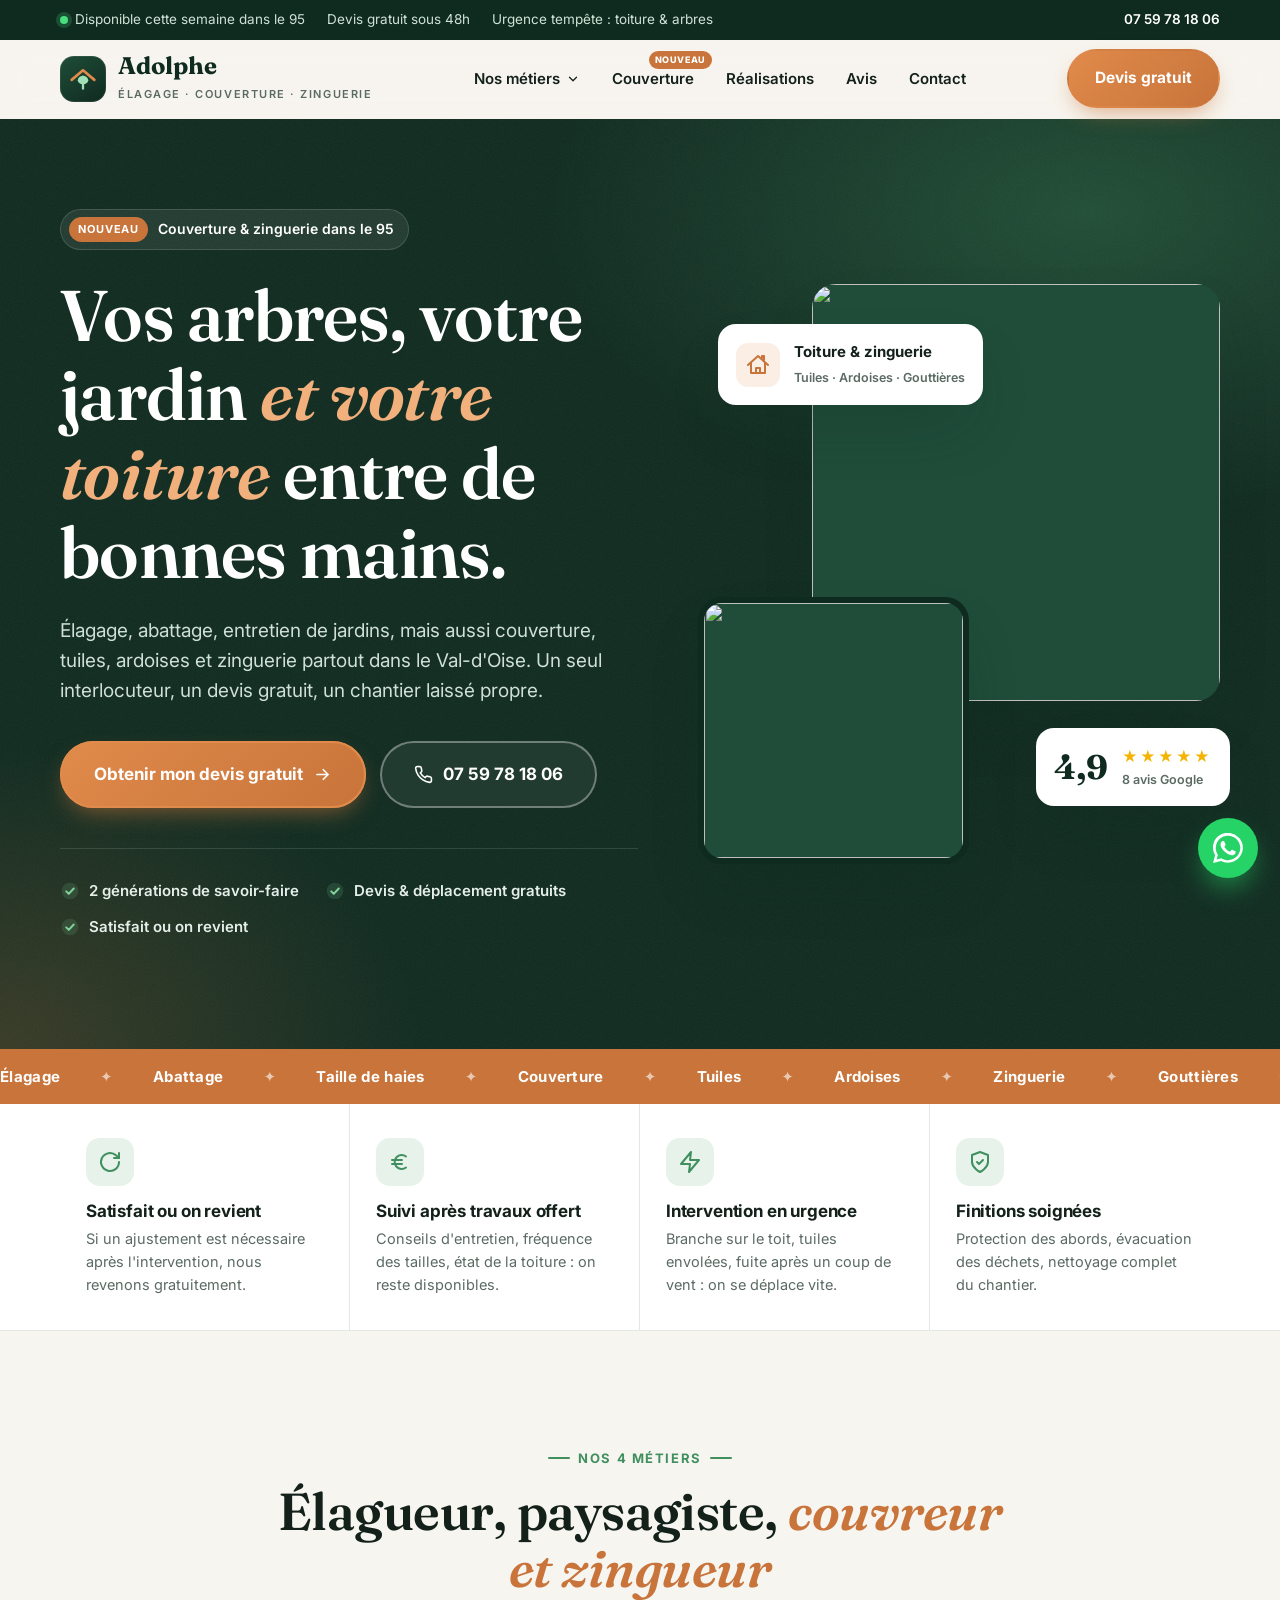
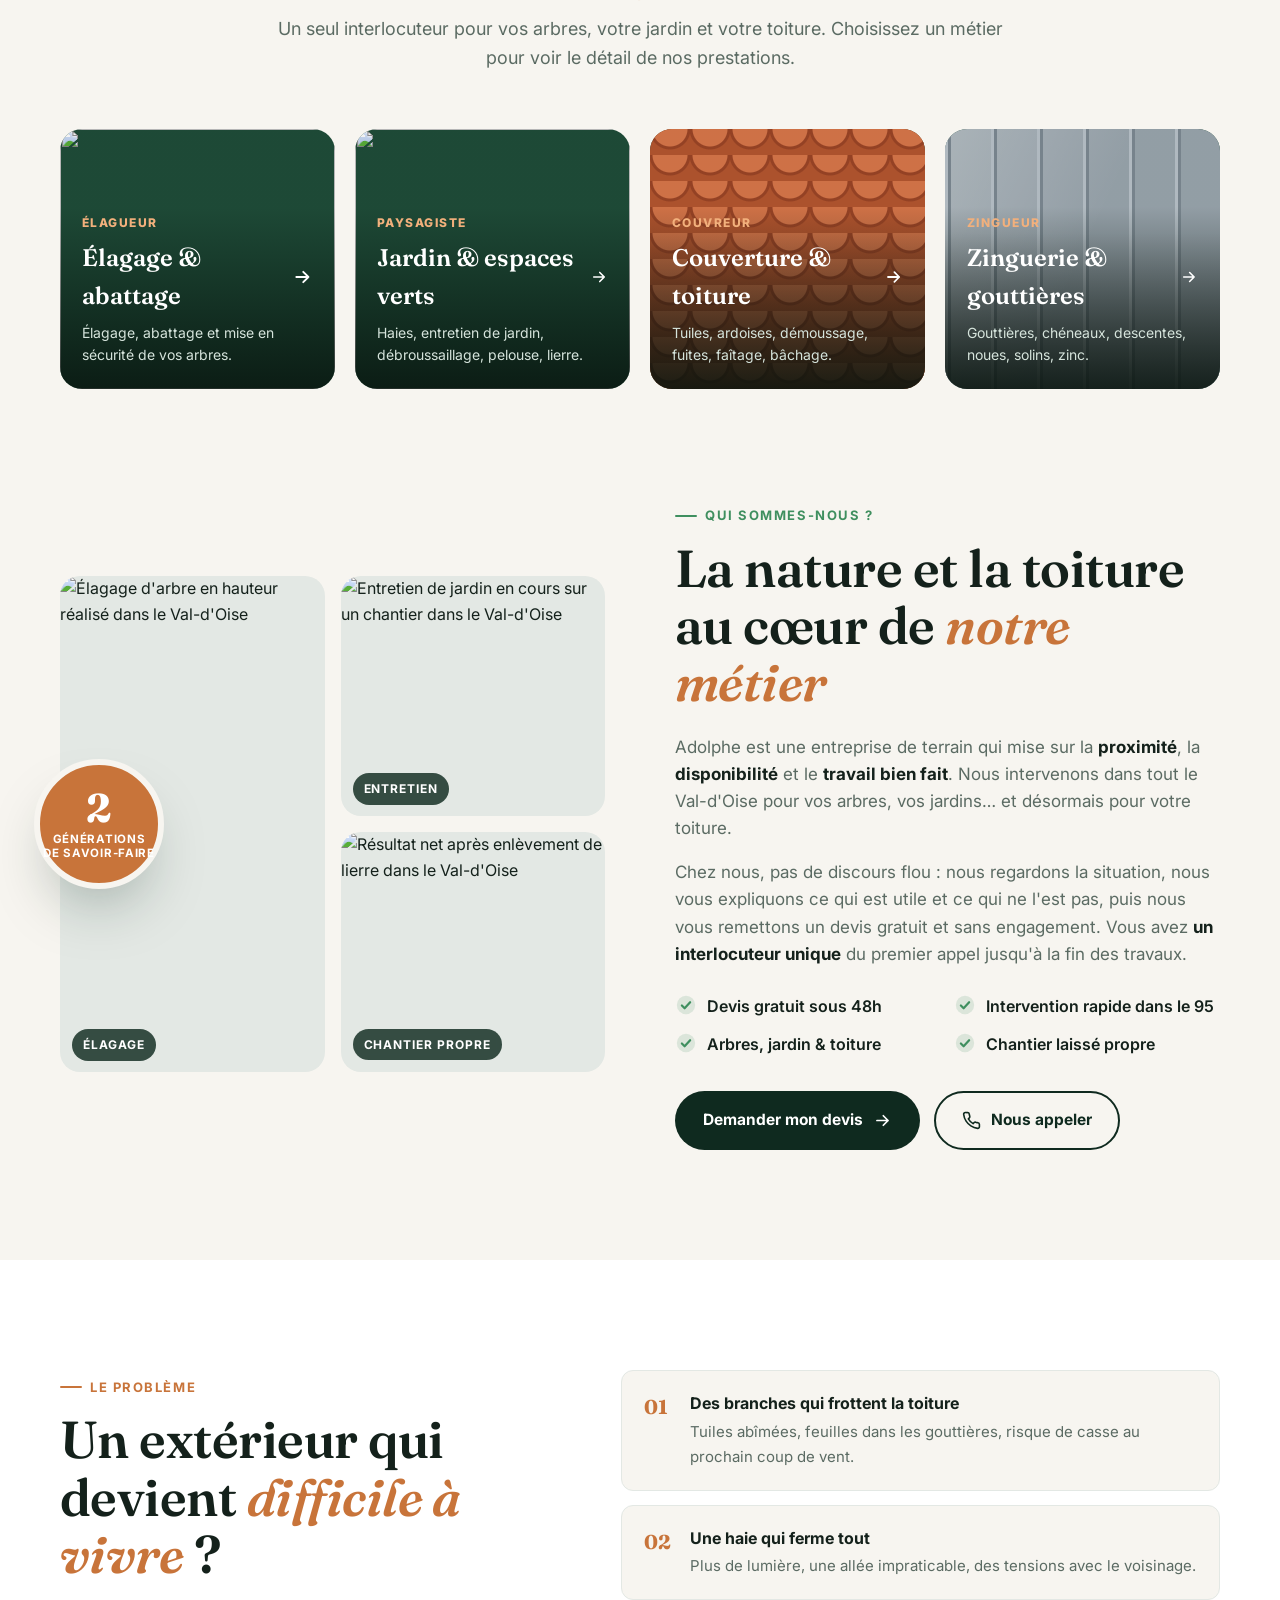
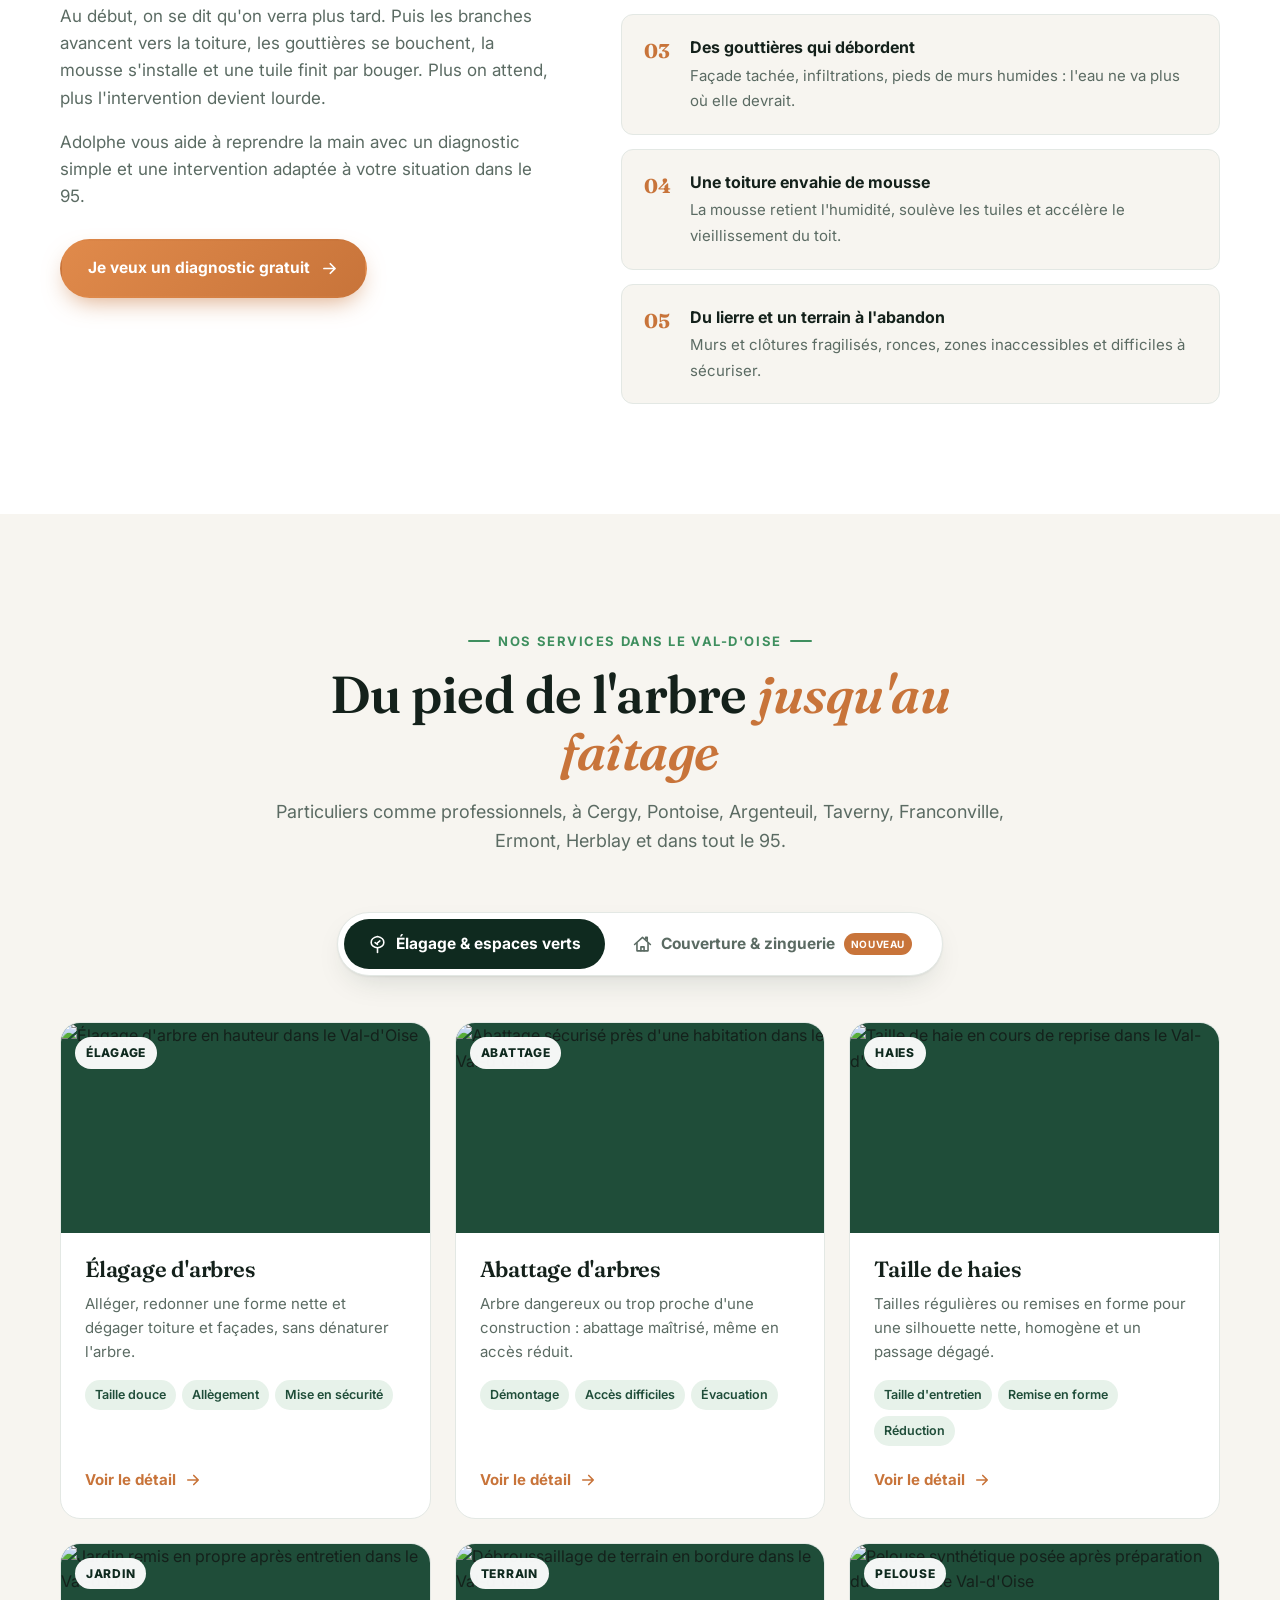
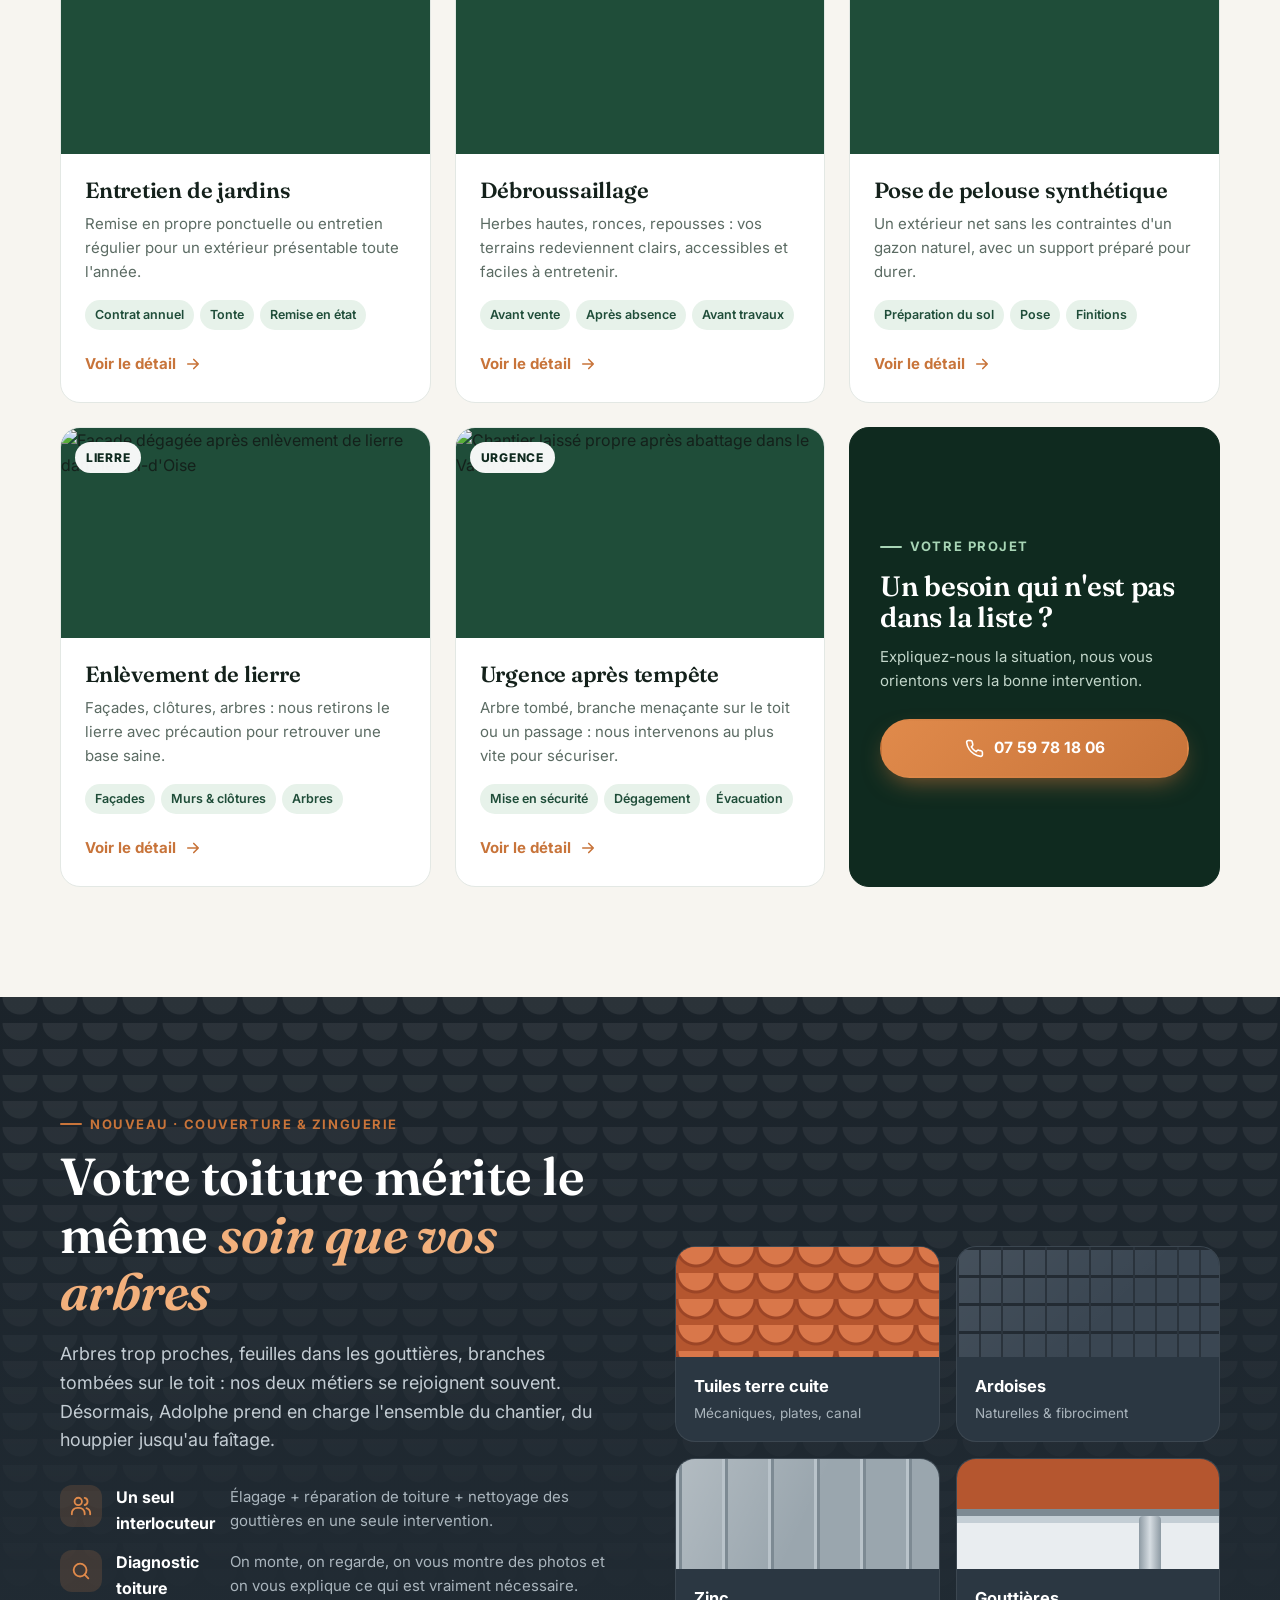
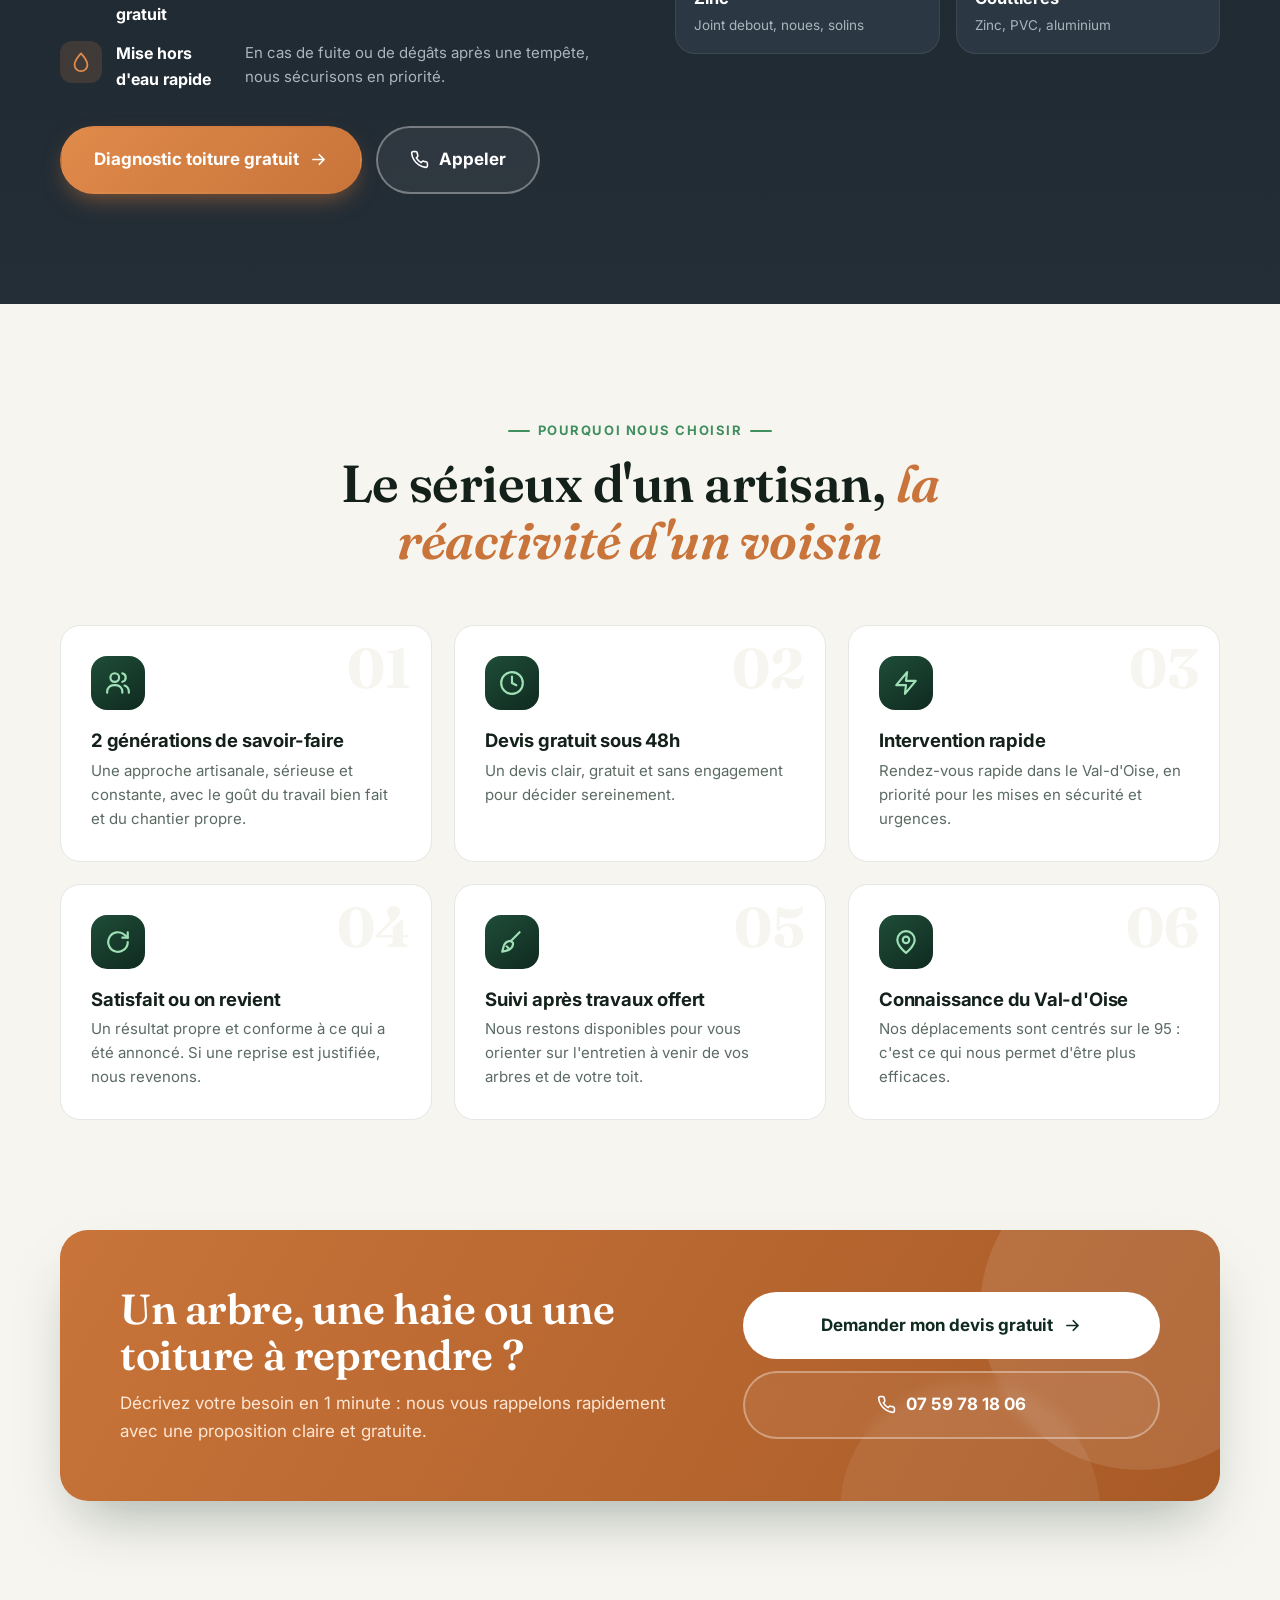
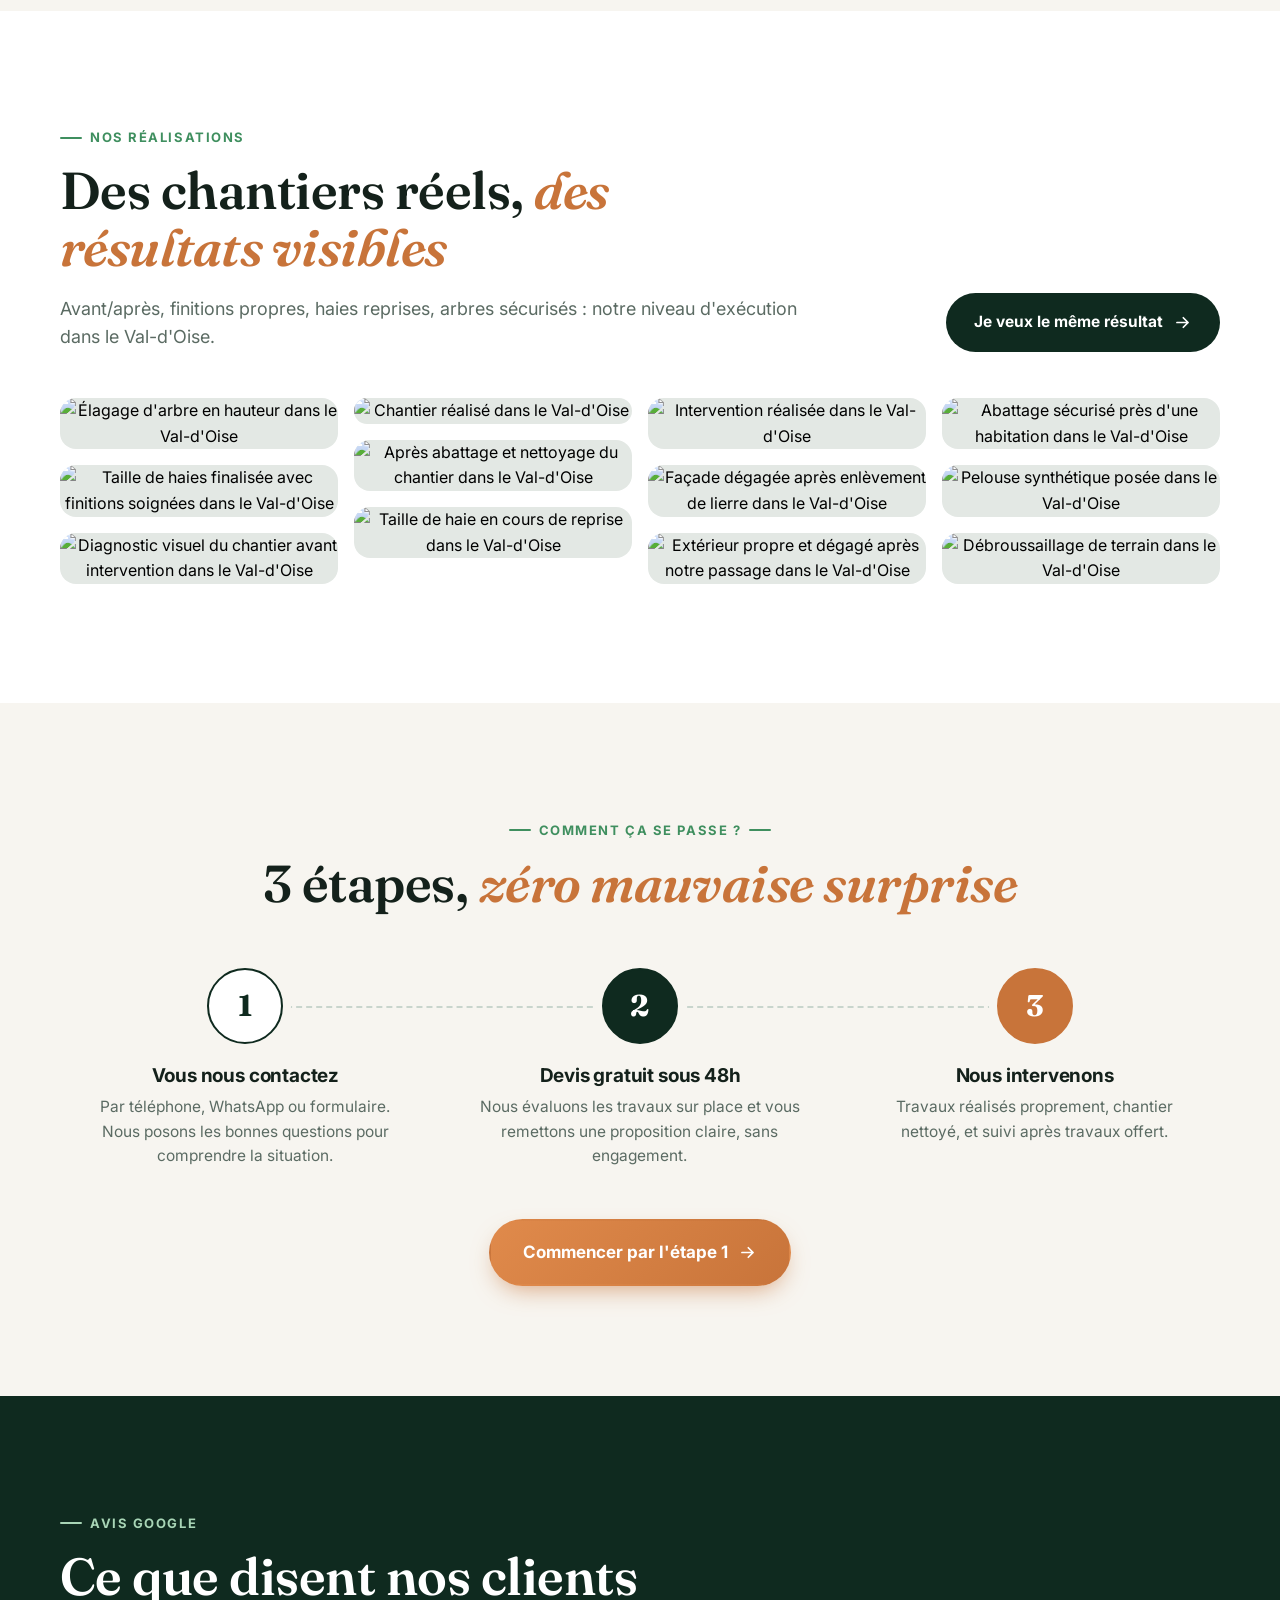
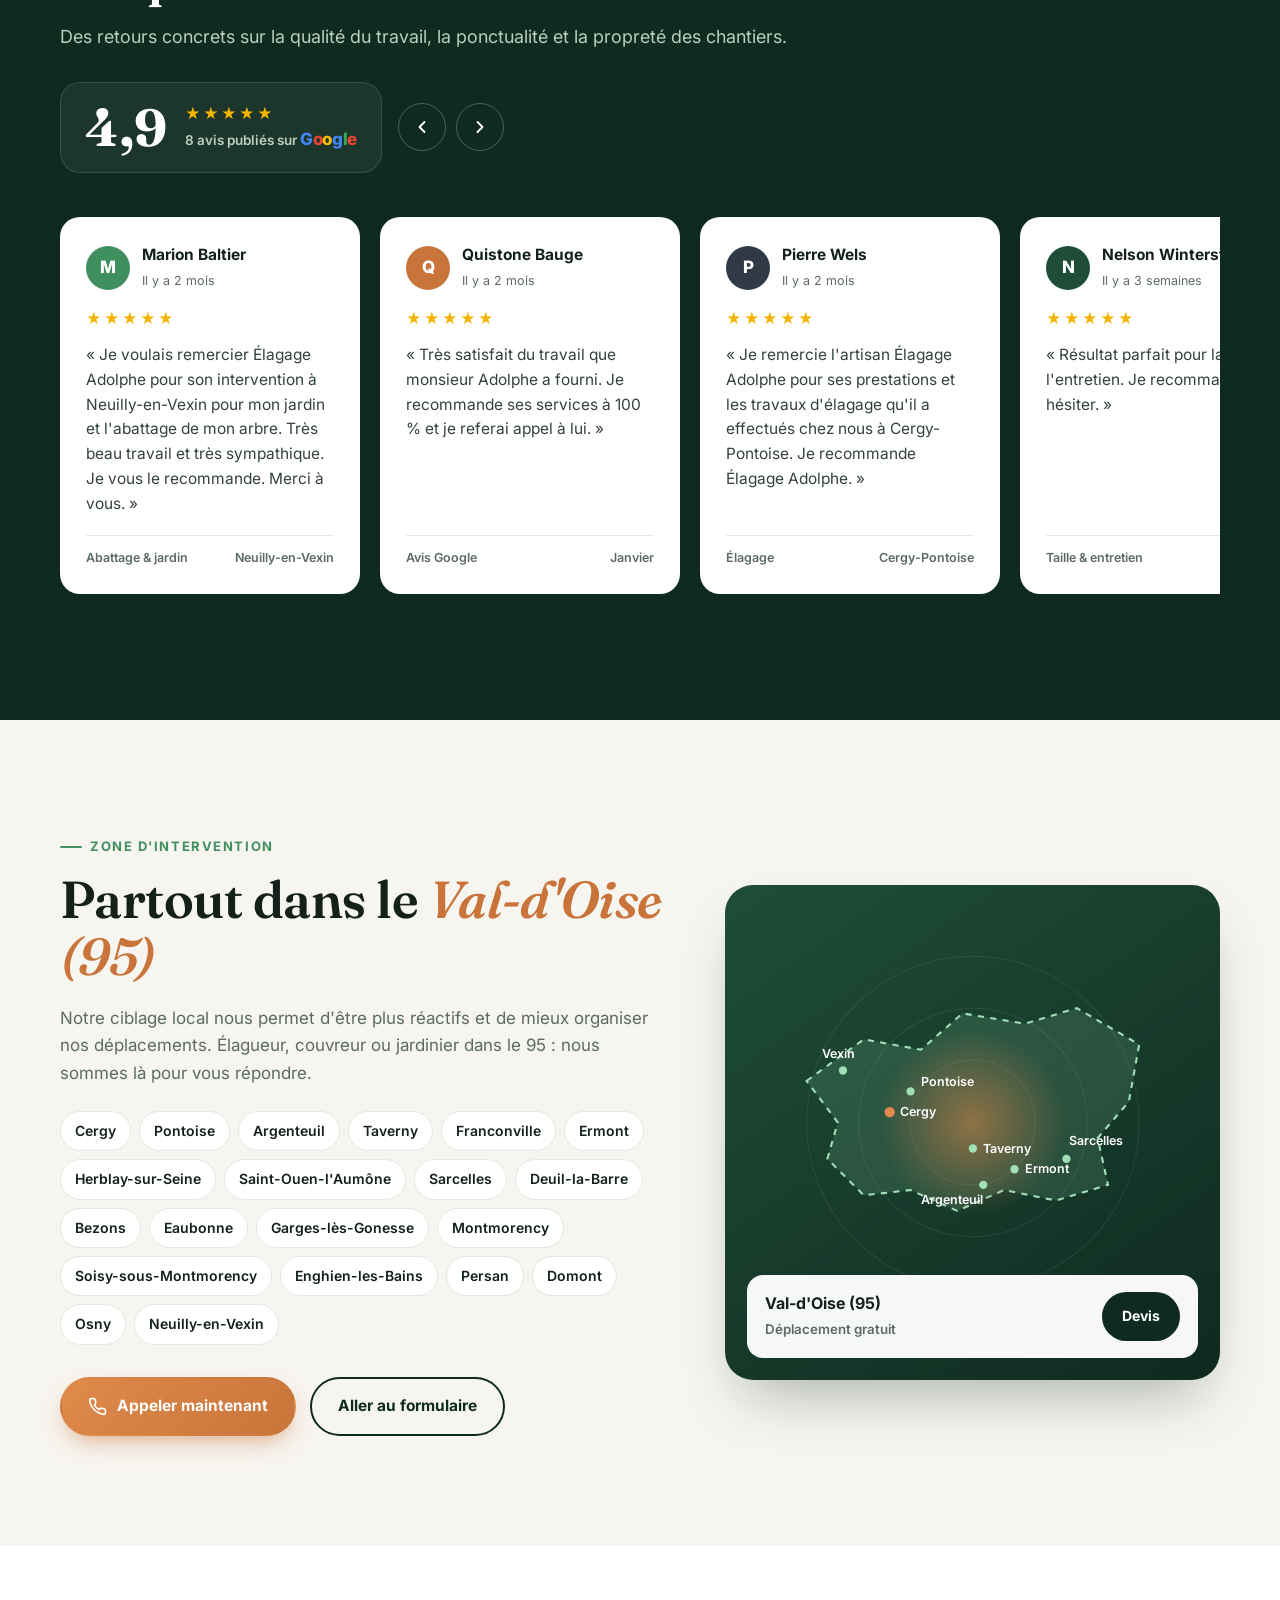
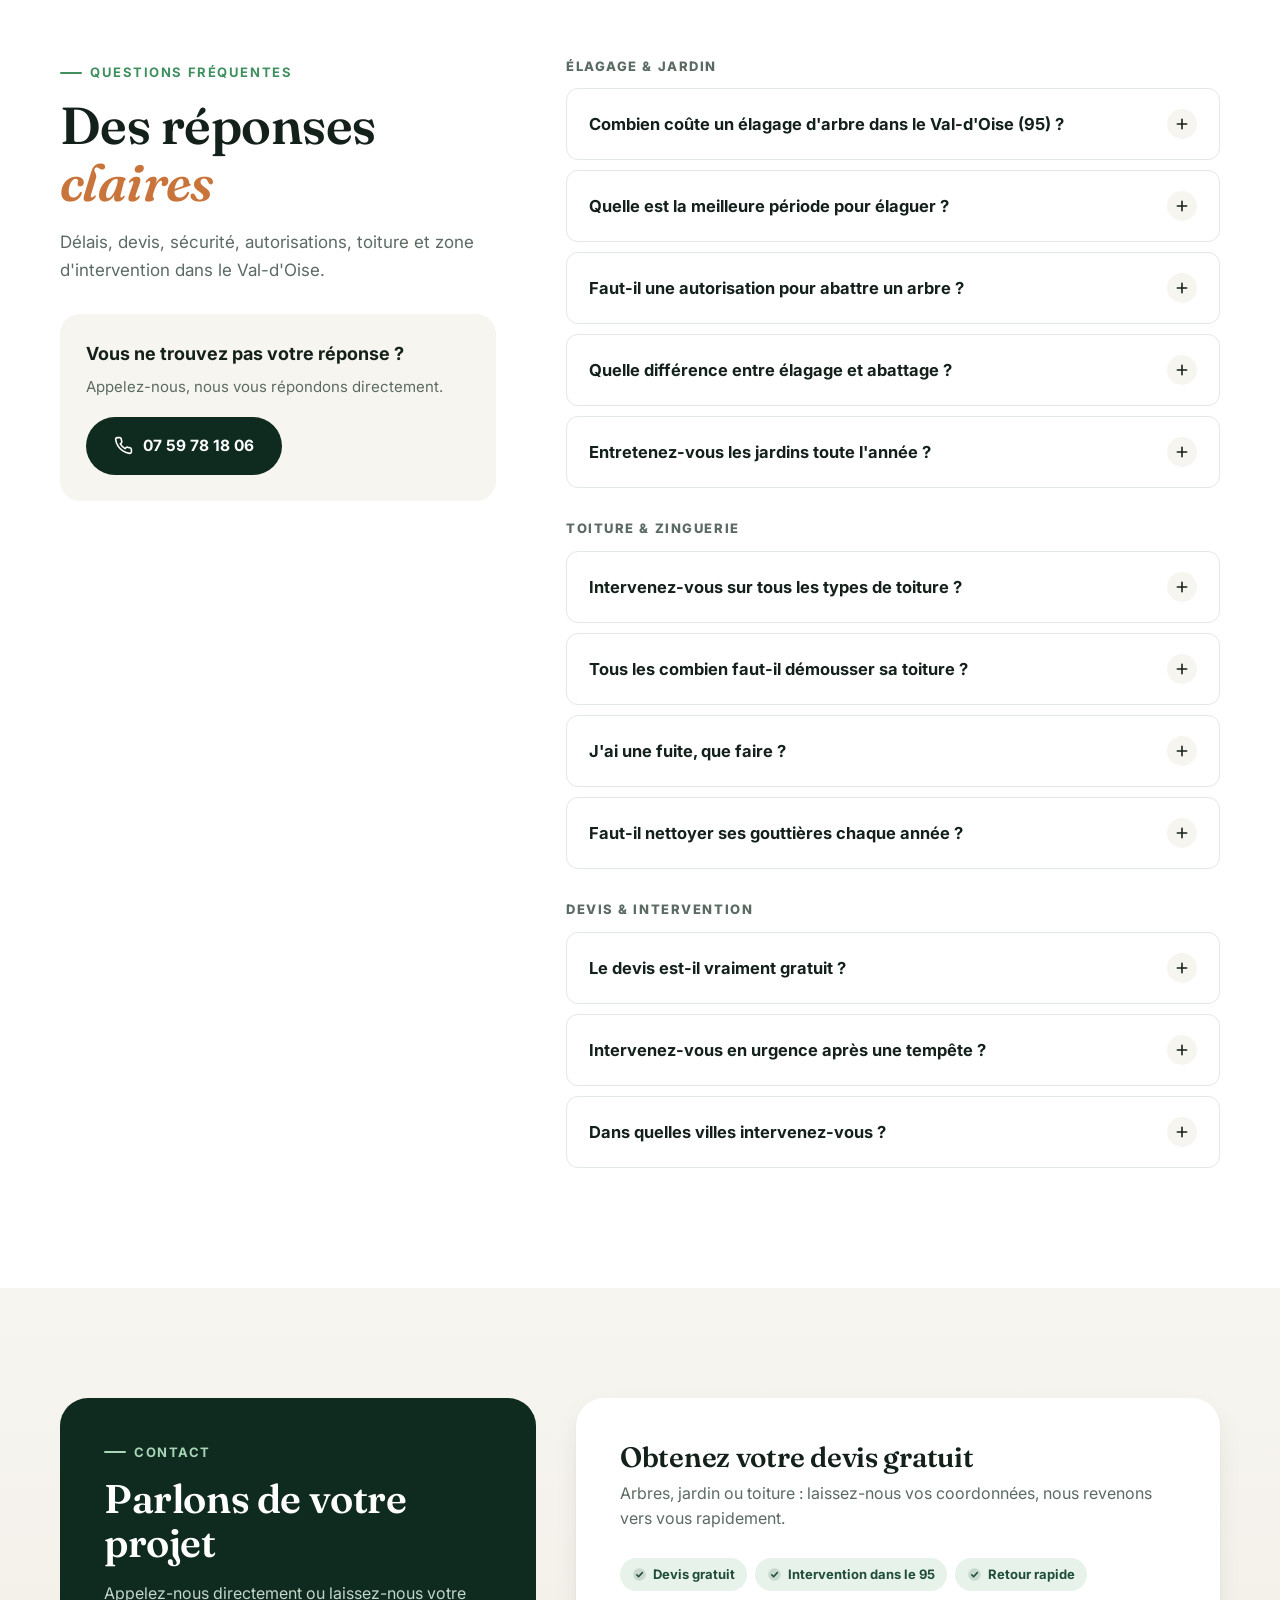
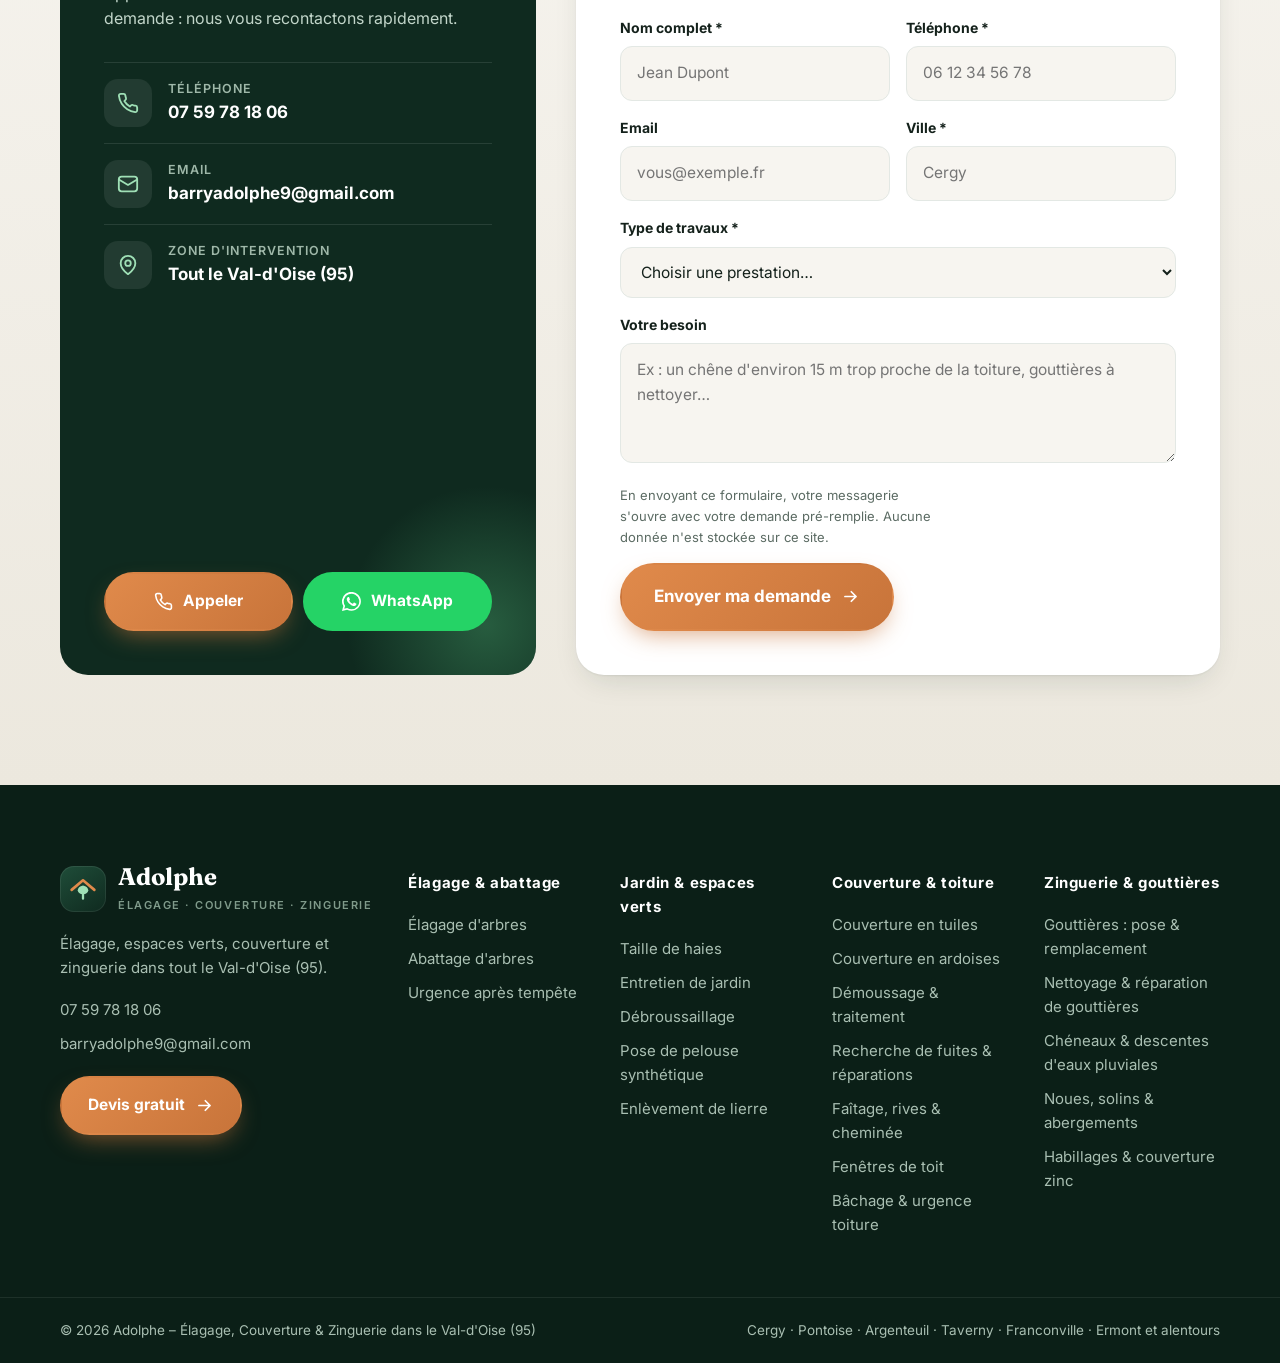
==== commit d25bfbe1: "Ajout d'une page par corps de métier avec services détaillés - elagage.html, espaces-verts.html, cou" ====
--- a/index.html
+++ b/index.html
@@ -47,469 +47,11 @@
 }
 </script>
 
-<style>
-:root{
-  --forest:#0f2a1f;
-  --forest-2:#163a2b;
-  --forest-3:#1f4d39;
-  --leaf:#3f8f5f;
-  --leaf-soft:#e7f2ea;
-  --copper:#c8743a;
-  --copper-2:#e08a4b;
-  --copper-soft:#fbeee4;
-  --zinc:#8d9aa3;
-  --slate:#2f3a44;
-  --ink:#14211b;
-  --muted:#5b6b63;
-  --line:#e3e8e4;
-  --bg:#f7f5f0;
-  --card:#ffffff;
-  --radius:20px;
-  --radius-sm:12px;
-  --shadow:0 1px 2px rgba(15,42,31,.06),0 12px 32px -12px rgba(15,42,31,.18);
-  --shadow-lg:0 30px 60px -20px rgba(15,42,31,.35);
-  --container:1200px;
-  --display:'Fraunces',Georgia,serif;
-  --sans:'Inter',system-ui,-apple-system,'Segoe UI',Roboto,sans-serif;
-}
-*,*::before,*::after{box-sizing:border-box}
-html{scroll-behavior:smooth;scroll-padding-top:90px}
-body{margin:0;font-family:var(--sans);color:var(--ink);background:var(--bg);line-height:1.6;-webkit-font-smoothing:antialiased;overflow-x:hidden}
-img{max-width:100%;display:block}
-a{color:inherit;text-decoration:none}
-button{font:inherit;cursor:pointer}
-.container{width:100%;max-width:var(--container);margin:0 auto;padding:0 20px}
-.sr-only{position:absolute;width:1px;height:1px;overflow:hidden;clip:rect(0 0 0 0);white-space:nowrap}
-
-/* ---------- Buttons ---------- */
-.btn{display:inline-flex;align-items:center;justify-content:center;gap:10px;padding:15px 26px;border-radius:999px;font-weight:700;font-size:15.5px;border:2px solid transparent;transition:transform .2s ease,box-shadow .2s ease,background .2s ease,color .2s ease;white-space:nowrap}
-.btn svg{width:19px;height:19px;flex:none}
-.btn:hover{transform:translateY(-2px)}
-.btn-primary{background:linear-gradient(135deg,var(--copper-2),var(--copper));color:#fff;box-shadow:0 10px 24px -8px rgba(200,116,58,.65)}
-.btn-primary:hover{box-shadow:0 16px 32px -10px rgba(200,116,58,.8)}
-.btn-dark{background:var(--forest);color:#fff}
-.btn-dark:hover{background:var(--forest-3)}
-.btn-ghost{border-color:rgba(255,255,255,.35);color:#fff;background:rgba(255,255,255,.06);backdrop-filter:blur(6px)}
-.btn-ghost:hover{background:rgba(255,255,255,.14)}
-.btn-outline{border-color:var(--forest);color:var(--forest)}
-.btn-outline:hover{background:var(--forest);color:#fff}
-.btn-lg{padding:18px 32px;font-size:17px}
-.pulse{position:relative}
-.pulse::after{content:"";position:absolute;inset:-2px;border-radius:inherit;border:2px solid var(--copper-2);animation:pulse 2.2s infinite;pointer-events:none}
-@keyframes pulse{0%{opacity:.8;transform:scale(1)}100%{opacity:0;transform:scale(1.18)}}
-
-/* ---------- Eyebrow / headings ---------- */
-.eyebrow{display:inline-flex;align-items:center;gap:8px;font-size:13px;font-weight:700;letter-spacing:.12em;text-transform:uppercase;color:var(--leaf)}
-.eyebrow::before{content:"";width:22px;height:2px;background:currentColor;border-radius:2px}
-.eyebrow.copper{color:var(--copper)}
-.eyebrow.light{color:#a8d5b6}
-h1,h2,h3{font-family:var(--display);font-weight:600;line-height:1.1;letter-spacing:-.01em;margin:0}
-h2{font-size:clamp(32px,4.4vw,52px)}
-h3{font-size:22px}
-.section{padding:110px 0}
-.section-head{max-width:760px;margin-bottom:56px}
-.section-head.center{margin-left:auto;margin-right:auto;text-align:center}
-.section-head.center .eyebrow::after{content:"";width:22px;height:2px;background:currentColor;border-radius:2px}
-.section-head p{color:var(--muted);font-size:18px;margin:18px 0 0}
-.accent{color:var(--copper);font-style:italic}
-
-/* ---------- Topbar ---------- */
-.topbar{background:var(--forest);color:#cfe3d6;font-size:13.5px}
-.topbar .container{display:flex;justify-content:space-between;align-items:center;gap:16px;padding-top:9px;padding-bottom:9px}
-.topbar a{color:#fff;font-weight:600}
-.topbar .tb-left{display:flex;gap:22px;flex-wrap:wrap}
-.topbar .tb-left span{display:inline-flex;align-items:center;gap:7px}
-.dot{width:8px;height:8px;border-radius:50%;background:#4ade80;box-shadow:0 0 0 4px rgba(74,222,128,.2)}
-
-/* ---------- Header ---------- */
-.header{position:sticky;top:0;z-index:50;background:rgba(247,245,240,.82);backdrop-filter:saturate(180%) blur(14px);border-bottom:1px solid transparent;transition:border-color .3s,box-shadow .3s}
-.header.scrolled{border-color:var(--line);box-shadow:0 8px 30px -18px rgba(15,42,31,.35)}
-.header .container{display:flex;align-items:center;justify-content:space-between;height:78px;gap:20px}
-.brand{display:flex;align-items:center;gap:12px}
-.brand-mark{width:46px;height:46px;border-radius:14px;background:linear-gradient(145deg,var(--forest-3),var(--forest));display:grid;place-items:center;box-shadow:inset 0 0 0 1px rgba(255,255,255,.08)}
-.brand-mark svg{width:28px;height:28px}
-.brand-name{font-family:var(--display);font-size:24px;font-weight:700;line-height:1;color:var(--forest)}
-.brand-sub{display:block;font-family:var(--sans);font-size:11px;font-weight:600;letter-spacing:.14em;text-transform:uppercase;color:var(--muted);margin-top:5px}
-.nav{display:flex;gap:4px}
-.nav a{padding:10px 14px;border-radius:999px;font-weight:600;font-size:15px;color:var(--ink);transition:background .2s}
-.nav a:hover{background:rgba(15,42,31,.07)}
-.nav a.new{position:relative}
-.nav a.new::after{content:"Nouveau";position:absolute;top:-6px;right:-4px;font-size:9px;font-weight:800;letter-spacing:.06em;text-transform:uppercase;background:var(--copper);color:#fff;padding:2px 6px;border-radius:999px}
-.header-cta{display:flex;align-items:center;gap:10px}
-.header-phone{display:flex;align-items:center;gap:10px;font-weight:700;color:var(--forest)}
-.header-phone .ic{width:40px;height:40px;border-radius:50%;background:var(--leaf-soft);display:grid;place-items:center}
-.header-phone .ic svg{width:18px;height:18px}
-.header-phone small{display:block;font-size:11.5px;font-weight:600;color:var(--muted)}
-.burger{display:none;width:46px;height:46px;border-radius:12px;border:1px solid var(--line);background:#fff;align-items:center;justify-content:center}
-.burger svg{width:22px;height:22px}
-.mobile-nav{display:none}
-
-/* ---------- Hero ---------- */
-.hero{position:relative;background:var(--forest);color:#fff;overflow:hidden;isolation:isolate}
-.hero::before{content:"";position:absolute;inset:0;background:radial-gradient(900px 500px at 85% 10%,rgba(63,143,95,.35),transparent 60%),radial-gradient(700px 500px at 0% 100%,rgba(200,116,58,.22),transparent 60%);z-index:-1}
-.hero-grain{position:absolute;inset:0;opacity:.07;z-index:-1;background-image:url("data:image/svg+xml,%3Csvg xmlns='http://www.w3.org/2000/svg' width='160' height='160'%3E%3Cfilter id='n'%3E%3CfeTurbulence type='fractalNoise' baseFrequency='.9' numOctaves='3'/%3E%3C/filter%3E%3Crect width='100%25' height='100%25' filter='url(%23n)'/%3E%3C/svg%3E")}
-.hero .container{display:grid;grid-template-columns:1.05fr .95fr;gap:60px;align-items:center;padding-top:90px;padding-bottom:110px}
-.hero-badge{display:inline-flex;align-items:center;gap:10px;background:rgba(255,255,255,.08);border:1px solid rgba(255,255,255,.14);padding:7px 14px 7px 8px;border-radius:999px;font-size:14px;font-weight:600;margin-bottom:26px}
-.hero-badge b{background:var(--copper);color:#fff;font-size:11px;letter-spacing:.08em;text-transform:uppercase;padding:4px 9px;border-radius:999px}
-.hero h1{font-size:clamp(40px,5.6vw,72px);font-weight:600}
-.hero h1 em{font-style:italic;color:#f2b07c}
-.hero-lead{font-size:19px;color:#cfe0d6;max-width:560px;margin:24px 0 34px}
-.hero-ctas{display:flex;gap:14px;flex-wrap:wrap}
-.hero-trust{display:flex;flex-wrap:wrap;gap:12px 26px;margin-top:40px;padding-top:30px;border-top:1px solid rgba(255,255,255,.12)}
-.hero-trust span{display:inline-flex;align-items:center;gap:9px;font-weight:600;font-size:15px;color:#e5efe9}
-.hero-trust svg{width:20px;height:20px;color:#7fd29c;flex:none}
-.hero-visual{position:relative;height:580px}
-.hv-img{position:absolute;border-radius:24px;overflow:hidden;box-shadow:var(--shadow-lg);background:var(--forest-3)}
-.hv-img img{width:100%;height:100%;object-fit:cover}
-.hv-1{top:0;right:0;width:78%;height:72%}
-.hv-2{bottom:0;left:0;width:52%;height:46%;border:6px solid var(--forest)}
-.hv-card{position:absolute;background:#fff;color:var(--ink);border-radius:18px;padding:16px 18px;box-shadow:var(--shadow-lg);display:flex;align-items:center;gap:14px}
-.hv-rating{bottom:58px;right:-10px}
-.hv-rating .score{font-family:var(--display);font-size:34px;font-weight:700;line-height:1;color:var(--forest)}
-.stars{color:#f5b301;letter-spacing:2px;font-size:15px}
-.hv-rating small{display:block;color:var(--muted);font-size:12.5px;font-weight:600}
-.hv-roof{top:40px;left:4%;}
-.hv-roof .ic{width:44px;height:44px;border-radius:12px;background:var(--copper-soft);display:grid;place-items:center;color:var(--copper)}
-.hv-roof .ic svg{width:24px;height:24px}
-.hv-roof b{display:block;font-size:15px}
-.hv-roof small{color:var(--muted);font-size:12.5px;font-weight:600}
-.float{animation:float 6s ease-in-out infinite}
-.float.d2{animation-delay:-3s}
-@keyframes float{50%{transform:translateY(-10px)}}
-
-/* ---------- Marquee ---------- */
-.marquee{background:var(--copper);color:#fff;overflow:hidden;padding:16px 0;font-weight:700;font-size:15px;letter-spacing:.02em}
-.marquee-track{display:flex;gap:40px;width:max-content;animation:marq 40s linear infinite}
-.marquee-track span{display:inline-flex;align-items:center;gap:40px;white-space:nowrap}
-.marquee-track span::after{content:"✦";opacity:.6}
-@keyframes marq{to{transform:translateX(-50%)}}
-
-/* ---------- Promise cards ---------- */
-.promises{margin-top:-1px;background:#fff;border-bottom:1px solid var(--line)}
-.promises .container{display:grid;grid-template-columns:repeat(4,1fr)}
-.promise{padding:34px 26px;border-right:1px solid var(--line)}
-.promise:last-child{border-right:0}
-.promise .ic{width:48px;height:48px;border-radius:14px;background:var(--leaf-soft);color:var(--leaf);display:grid;place-items:center;margin-bottom:16px}
-.promise .ic svg{width:24px;height:24px}
-.promise h3{font-family:var(--sans);font-size:17px;font-weight:700;margin-bottom:6px}
-.promise p{margin:0;color:var(--muted);font-size:14.5px}
-
-/* ---------- About ---------- */
-.about .container{display:grid;grid-template-columns:1fr 1fr;gap:70px;align-items:center}
-.about-media{display:grid;grid-template-columns:1fr 1fr;grid-template-rows:240px 240px;gap:16px;position:relative}
-.about-media figure{margin:0;border-radius:var(--radius);overflow:hidden;position:relative;background:var(--line)}
-.about-media figure:first-child{grid-row:span 2}
-.about-media img{width:100%;height:100%;object-fit:cover;transition:transform .6s}
-.about-media figure:hover img{transform:scale(1.05)}
-.about-media figcaption{position:absolute;left:12px;bottom:12px;background:rgba(15,42,31,.82);color:#fff;font-size:12px;font-weight:700;letter-spacing:.08em;text-transform:uppercase;padding:6px 11px;border-radius:999px;backdrop-filter:blur(4px)}
-.exp-badge{position:absolute;left:-26px;top:50%;transform:translateY(-50%);width:130px;height:130px;border-radius:50%;background:var(--copper);color:#fff;display:grid;place-items:center;text-align:center;box-shadow:var(--shadow-lg);border:6px solid var(--bg)}
-.exp-badge b{font-family:var(--display);font-size:40px;line-height:1;display:block}
-.exp-badge small{font-size:11.5px;font-weight:700;letter-spacing:.06em;text-transform:uppercase;line-height:1.25;display:block;margin-top:4px}
-.about-text p{color:var(--muted);font-size:17px}
-.about-text p strong{color:var(--ink)}
-.checklist{list-style:none;padding:0;margin:26px 0 34px;display:grid;grid-template-columns:1fr 1fr;gap:12px}
-.checklist li{display:flex;gap:10px;align-items:flex-start;font-weight:600}
-.checklist svg{width:22px;height:22px;flex:none;color:var(--leaf)}
-
-/* ---------- Problem ---------- */
-.problem{background:#fff}
-.problem .container{display:grid;grid-template-columns:.9fr 1.1fr;gap:70px;align-items:start}
-.problem-list{display:grid;gap:14px}
-.problem-item{display:flex;gap:16px;padding:20px 22px;border:1px solid var(--line);border-radius:var(--radius-sm);background:var(--bg);transition:border-color .2s,transform .2s}
-.problem-item:hover{border-color:var(--copper);transform:translateX(4px)}
-.problem-item .n{font-family:var(--display);font-weight:700;font-size:20px;color:var(--copper);min-width:30px}
-.problem-item b{display:block;margin-bottom:2px}
-.problem-item span{color:var(--muted);font-size:15px}
-
-/* ---------- Services ---------- */
-.tabs{display:inline-flex;background:#fff;border:1px solid var(--line);border-radius:999px;padding:6px;gap:4px;margin:0 auto 46px;box-shadow:var(--shadow)}
-.tabs-wrap{text-align:center}
-.tab{border:0;background:transparent;padding:13px 24px;border-radius:999px;font-weight:700;font-size:15.5px;color:var(--muted);display:inline-flex;align-items:center;gap:9px;transition:background .25s,color .25s}
-.tab svg{width:19px;height:19px}
-.tab[aria-selected="true"]{background:var(--forest);color:#fff}
-.tab .new-pill{font-size:10px;letter-spacing:.06em;text-transform:uppercase;background:var(--copper);color:#fff;padding:3px 7px;border-radius:999px}
-.panel[hidden]{display:none}
-.svc-grid{display:grid;grid-template-columns:repeat(3,1fr);gap:24px}
-.svc{background:var(--card);border-radius:var(--radius);overflow:hidden;border:1px solid var(--line);display:flex;flex-direction:column;transition:transform .3s,box-shadow .3s,border-color .3s}
-.svc:hover{transform:translateY(-6px);box-shadow:var(--shadow-lg);border-color:transparent}
-.svc-media{height:210px;position:relative;overflow:hidden;background:var(--forest-3)}
-.svc-media img{width:100%;height:100%;object-fit:cover;transition:transform .6s}
-.svc:hover .svc-media img{transform:scale(1.07)}
-.svc-media .tag{position:absolute;top:14px;left:14px;background:rgba(255,255,255,.95);color:var(--forest);font-size:12px;font-weight:800;letter-spacing:.06em;text-transform:uppercase;padding:6px 11px;border-radius:999px}
-.svc-body{padding:24px 24px 26px;display:flex;flex-direction:column;flex:1}
-.svc-body h3{margin-bottom:10px}
-.svc-body p{color:var(--muted);font-size:15px;margin:0 0 16px}
-.svc-body ul{list-style:none;margin:0 0 22px;padding:0;display:flex;flex-wrap:wrap;gap:6px}
-.svc-body li{font-size:12.5px;font-weight:600;background:var(--leaf-soft);color:var(--forest-3);padding:5px 10px;border-radius:999px}
-.svc-link{margin-top:auto;display:inline-flex;align-items:center;gap:8px;font-weight:700;color:var(--copper);font-size:15px;background:none;border:0;padding:0;text-align:left}
-.svc-link svg{width:18px;height:18px;transition:transform .2s}
-.svc-link:hover svg{transform:translateX(4px)}
-
-/* Roofing pattern art */
-.roof-art{height:210px;position:relative;overflow:hidden;display:flex;align-items:flex-end;padding:18px}
-.roof-art .tag{position:absolute;top:14px;left:14px;background:rgba(255,255,255,.95);color:var(--slate);font-size:12px;font-weight:800;letter-spacing:.06em;text-transform:uppercase;padding:6px 11px;border-radius:999px;z-index:2}
-.roof-art .ic-big{position:relative;z-index:2;width:58px;height:58px;border-radius:16px;background:rgba(255,255,255,.95);display:grid;place-items:center;color:var(--slate);box-shadow:0 10px 20px -8px rgba(0,0,0,.4)}
-.roof-art .ic-big svg{width:30px;height:30px}
-.roof-art::after{content:"";position:absolute;inset:0;background:linear-gradient(180deg,transparent 40%,rgba(0,0,0,.35))}
-.art-tuile{background-color:#b5562f;background-image:radial-gradient(circle at 50% 0,#d9774a 0 17px,#9c4526 18px 20px,transparent 21px);background-size:40px 26px}
-.art-plate{background-color:#9a4a2c;background-image:linear-gradient(90deg,rgba(0,0,0,.18) 2px,transparent 2px),linear-gradient(180deg,rgba(0,0,0,.28) 3px,transparent 3px),linear-gradient(90deg,rgba(0,0,0,.18) 2px,transparent 2px);background-size:30px 44px,30px 22px,30px 44px;background-position:0 0,0 0,15px 22px}
-.art-ardoise{background-color:#3a4652;background-image:linear-gradient(90deg,#2a333c 2px,transparent 2px),linear-gradient(180deg,#232b33 3px,transparent 3px),linear-gradient(90deg,#2a333c 2px,transparent 2px),linear-gradient(135deg,rgba(255,255,255,.06),transparent 60%);background-size:44px 56px,44px 28px,44px 56px,100% 100%;background-position:0 0,0 0,22px 28px,0 0}
-.art-zinc{background-color:#9aa6ae;background-image:linear-gradient(90deg,#b9c3ca 0 3px,#7d8a93 3px 6px,transparent 6px),linear-gradient(115deg,rgba(255,255,255,.25),transparent 50%);background-size:46px 100%,100% 100%}
-.art-gouttiere{background:linear-gradient(180deg,#b5562f 0 45%,#7d8a93 45% 52%,#c4ced5 52% 58%,#e9edf0 58%);}
-.art-gouttiere::before{content:"";position:absolute;right:22%;top:52%;width:22px;bottom:0;background:linear-gradient(90deg,#8d9aa3,#d6dde2,#8d9aa3);border-radius:4px 4px 0 0}
-.art-demoussage{background-color:#a2502c;background-image:radial-gradient(circle at 50% 0,#c86a3f 0 17px,#8c3f20 18px 20px,transparent 21px),radial-gradient(circle at 30% 40%,rgba(95,140,60,.85) 0 26px,transparent 27px),radial-gradient(circle at 70% 70%,rgba(95,140,60,.7) 0 34px,transparent 35px);background-size:40px 26px,180px 140px,220px 160px}
-.art-fuite{background:linear-gradient(160deg,#2f3a44,#1d252c)}
-.art-fuite::before{content:"";position:absolute;inset:0;background-image:radial-gradient(circle,rgba(150,200,240,.6) 0 3px,transparent 4px);background-size:34px 46px;opacity:.6}
-.art-velux{background-color:#3a4652;background-image:linear-gradient(90deg,#2a333c 2px,transparent 2px),linear-gradient(180deg,#232b33 3px,transparent 3px);background-size:44px 28px}
-.art-velux::before{content:"";position:absolute;left:50%;top:38px;transform:translateX(-50%);width:110px;height:90px;background:linear-gradient(135deg,#bfe3ff,#5c8fb8);border:7px solid #5b6770;border-radius:6px;box-shadow:0 10px 20px -6px rgba(0,0,0,.5)}
-.art-urgence{background:repeating-linear-gradient(135deg,#1e2a24 0 22px,#263329 22px 44px)}
-.art-urgence::before{content:"";position:absolute;left:-10%;right:-10%;top:30%;height:60px;background:linear-gradient(180deg,#2f6fbd,#1e4f8f);transform:rotate(-6deg);box-shadow:0 8px 16px rgba(0,0,0,.4)}
-.svc.roof .svc-body li{background:#edf0f2;color:var(--slate)}
-
-/* ---------- Roofing highlight ---------- */
-.roofing{background:linear-gradient(180deg,#1b232a,#232e37);color:#fff;position:relative;overflow:hidden}
-.roofing::before{content:"";position:absolute;inset:0;opacity:.07;background-image:radial-gradient(circle at 50% 0,#fff 0 17px,transparent 18px);background-size:40px 26px;mask-image:linear-gradient(180deg,#000,transparent 70%);-webkit-mask-image:linear-gradient(180deg,#000,transparent 70%)}
-.roofing .container{position:relative;display:grid;grid-template-columns:1fr 1fr;gap:70px;align-items:center}
-.roofing h2{color:#fff}
-.roofing p.lead{color:#c3ccd3;font-size:18px;margin:20px 0 30px}
-.materials{display:grid;grid-template-columns:repeat(2,1fr);gap:16px}
-.mat{border-radius:var(--radius);overflow:hidden;background:#2b3742;border:1px solid rgba(255,255,255,.08);transition:transform .3s}
-.mat:hover{transform:translateY(-5px)}
-.mat .sw{height:110px}
-.mat div.t{padding:16px 18px}
-.mat b{display:block;font-size:16.5px}
-.mat small{color:#aab5bd;font-size:13.5px}
-.roof-points{display:grid;gap:14px;margin-bottom:34px}
-.roof-points div{display:flex;gap:14px;align-items:flex-start}
-.roof-points .ic{width:42px;height:42px;border-radius:12px;background:rgba(224,138,75,.16);color:var(--copper-2);display:grid;place-items:center;flex:none}
-.roof-points .ic svg{width:22px;height:22px}
-.roof-points b{display:block}
-.roof-points span{color:#aab5bd;font-size:15px}
-
-/* ---------- CTA band ---------- */
-.cta-band{padding:0 0 0;position:relative}
-.cta-box{position:relative;overflow:hidden;border-radius:28px;background:linear-gradient(120deg,var(--copper),#a85a26);color:#fff;padding:56px 60px;display:grid;grid-template-columns:1.4fr 1fr;gap:40px;align-items:center;box-shadow:var(--shadow-lg)}
-.cta-box::before{content:"";position:absolute;right:-80px;top:-80px;width:320px;height:320px;border-radius:50%;background:rgba(255,255,255,.1)}
-.cta-box::after{content:"";position:absolute;right:120px;bottom:-140px;width:260px;height:260px;border-radius:50%;background:rgba(255,255,255,.07)}
-.cta-box h2{font-size:clamp(28px,3.4vw,42px);color:#fff}
-.cta-box p{margin:12px 0 0;color:#ffe6d3;font-size:17px}
-.cta-actions{display:flex;flex-direction:column;gap:12px;position:relative;z-index:1}
-.cta-actions .btn-white{background:#fff;color:var(--forest)}
-.cta-actions .btn-white:hover{box-shadow:0 14px 30px -10px rgba(0,0,0,.35)}
-
-/* ---------- Why ---------- */
-.why-grid{display:grid;grid-template-columns:repeat(3,1fr);gap:22px}
-.why{background:#fff;border:1px solid var(--line);border-radius:var(--radius);padding:30px;position:relative;overflow:hidden;transition:transform .3s,box-shadow .3s}
-.why:hover{transform:translateY(-4px);box-shadow:var(--shadow)}
-.why .ic{width:54px;height:54px;border-radius:16px;background:linear-gradient(145deg,var(--forest-3),var(--forest));color:#9fe0b6;display:grid;place-items:center;margin-bottom:20px}
-.why .ic svg{width:26px;height:26px}
-.why h3{font-family:var(--sans);font-size:18.5px;font-weight:700;margin-bottom:8px}
-.why p{margin:0;color:var(--muted);font-size:15px}
-.why .num{position:absolute;right:20px;top:14px;font-family:var(--display);font-size:56px;font-weight:700;color:var(--bg);line-height:1}
-
-/* ---------- Gallery ---------- */
-.gallery-section{background:#fff}
-.gallery-head{display:flex;justify-content:space-between;align-items:flex-end;gap:30px;margin-bottom:46px;flex-wrap:wrap}
-.gallery-head .section-head{margin-bottom:0}
-.gallery{columns:4 240px;column-gap:16px}
-.gallery button{display:block;width:100%;margin:0 0 16px;padding:0;border:0;border-radius:16px;overflow:hidden;background:var(--line);position:relative;break-inside:avoid;cursor:zoom-in}
-.gallery img{width:100%;height:auto;transition:transform .6s,filter .3s}
-.gallery button:hover img{transform:scale(1.06)}
-.gallery button span{position:absolute;inset:auto 0 0 0;padding:40px 14px 12px;background:linear-gradient(transparent,rgba(10,25,18,.8));color:#fff;font-size:13.5px;font-weight:600;text-align:left;opacity:0;transform:translateY(8px);transition:.3s}
-.gallery button:hover span{opacity:1;transform:none}
-.lightbox{position:fixed;inset:0;background:rgba(8,18,13,.92);z-index:100;display:none;align-items:center;justify-content:center;padding:30px}
-.lightbox.open{display:flex}
-.lightbox img{max-height:84vh;max-width:min(1100px,100%);border-radius:14px;box-shadow:0 30px 80px rgba(0,0,0,.6)}
-.lightbox p{position:absolute;bottom:22px;left:0;right:0;text-align:center;color:#d6e4dc;font-weight:600;padding:0 20px}
-.lb-btn{position:absolute;width:52px;height:52px;border-radius:50%;border:0;background:rgba(255,255,255,.12);color:#fff;display:grid;place-items:center}
-.lb-btn:hover{background:rgba(255,255,255,.22)}
-.lb-btn svg{width:22px;height:22px}
-.lb-close{top:20px;right:20px}
-.lb-prev{left:20px;top:50%;transform:translateY(-50%)}
-.lb-next{right:20px;top:50%;transform:translateY(-50%)}
-
-/* ---------- Process ---------- */
-.process-grid{display:grid;grid-template-columns:repeat(3,1fr);gap:24px;position:relative}
-.process-grid::before{content:"";position:absolute;top:38px;left:16%;right:16%;border-top:2px dashed #c9d5cd;z-index:0}
-.step{text-align:center;position:relative;z-index:1;padding:0 12px}
-.step .n{width:76px;height:76px;border-radius:50%;margin:0 auto 22px;background:#fff;border:2px solid var(--forest);display:grid;place-items:center;font-family:var(--display);font-size:30px;font-weight:700;color:var(--forest);box-shadow:0 0 0 8px var(--bg)}
-.step:nth-child(2) .n{background:var(--forest);color:#fff}
-.step:nth-child(3) .n{background:var(--copper);border-color:var(--copper);color:#fff}
-.step h3{font-family:var(--sans);font-size:19px;font-weight:700;margin-bottom:8px}
-.step p{color:var(--muted);margin:0 auto;max-width:320px;font-size:15.5px}
-.process-cta{text-align:center;margin-top:50px}
-
-/* ---------- Reviews ---------- */
-.reviews{background:var(--forest);color:#fff;overflow:hidden}
-.reviews h2{color:#fff}
-.reviews .section-head p{color:#b9cfc2}
-.rev-top{display:flex;justify-content:space-between;align-items:flex-end;gap:30px;flex-wrap:wrap;margin-bottom:44px}
-.rev-top .section-head{margin-bottom:0}
-.rev-score{display:flex;align-items:center;gap:18px;background:rgba(255,255,255,.06);border:1px solid rgba(255,255,255,.12);border-radius:var(--radius);padding:18px 24px}
-.rev-score .big{font-family:var(--display);font-size:52px;font-weight:700;line-height:1}
-.rev-score small{display:block;color:#b9cfc2;font-weight:600;font-size:13.5px}
-.g-logo{font-weight:800;font-size:17px;letter-spacing:-.02em}
-.g-logo .b{color:#4285f4}.g-logo .r{color:#ea4335}.g-logo .y{color:#fbbc05}.g-logo .g{color:#34a853}
-.rev-track{display:grid;grid-auto-flow:column;grid-auto-columns:minmax(300px,360px);gap:20px;overflow-x:auto;scroll-snap-type:x mandatory;padding-bottom:16px;scrollbar-width:thin;scrollbar-color:rgba(255,255,255,.25) transparent}
-.rev{scroll-snap-align:start;background:#fff;color:var(--ink);border-radius:var(--radius);padding:26px;display:flex;flex-direction:column}
-.rev-head{display:flex;align-items:center;gap:12px;margin-bottom:14px}
-.avatar{width:44px;height:44px;border-radius:50%;display:grid;place-items:center;font-weight:800;color:#fff;font-size:17px}
-.rev-head b{display:block;font-size:15.5px}
-.rev-head small{color:var(--muted);font-size:12.5px}
-.rev p{margin:12px 0 18px;font-size:15.5px;color:#33423b;flex:1}
-.rev .meta{font-size:12.5px;font-weight:600;color:var(--muted);display:flex;justify-content:space-between;border-top:1px solid var(--line);padding-top:12px}
-.rev-nav{display:flex;gap:10px}
-.rev-nav button{width:48px;height:48px;border-radius:50%;border:1px solid rgba(255,255,255,.25);background:transparent;color:#fff;display:grid;place-items:center}
-.rev-nav button:hover{background:rgba(255,255,255,.1)}
-.rev-nav svg{width:20px;height:20px}
-
-/* ---------- Zone ---------- */
-.zone .container{display:grid;grid-template-columns:1.1fr .9fr;gap:60px;align-items:center}
-.zone p{color:var(--muted);font-size:17px}
-.cities{display:flex;flex-wrap:wrap;gap:8px;margin:24px 0 32px}
-.cities span{background:#fff;border:1px solid var(--line);padding:8px 14px;border-radius:999px;font-size:14px;font-weight:600;transition:.2s}
-.cities span:hover{border-color:var(--leaf);color:var(--leaf)}
-.zone-map{position:relative;aspect-ratio:1/1;border-radius:28px;background:linear-gradient(145deg,var(--forest-3),var(--forest));overflow:hidden;box-shadow:var(--shadow-lg);display:grid;place-items:center}
-.zone-map svg{width:84%;height:84%}
-.zone-map .label{position:absolute;bottom:22px;left:22px;right:22px;background:rgba(255,255,255,.96);border-radius:16px;padding:16px 18px;display:flex;align-items:center;justify-content:space-between;gap:12px}
-.zone-map .label b{font-size:16px;display:block}
-.zone-map .label small{color:var(--muted);font-weight:600}
-
-/* ---------- FAQ ---------- */
-.faq{background:#fff}
-.faq .container{display:grid;grid-template-columns:.8fr 1.2fr;gap:70px;align-items:start}
-.faq-side{position:sticky;top:110px}
-.faq-side p{color:var(--muted);font-size:17px}
-.faq-help{margin-top:30px;background:var(--bg);border-radius:var(--radius);padding:26px}
-.faq-help b{display:block;font-size:18px;margin-bottom:6px}
-.faq-help p{margin:0 0 18px;font-size:15px}
-.faq-group-title{font-size:13px;font-weight:800;letter-spacing:.12em;text-transform:uppercase;color:var(--muted);margin:30px 0 12px}
-.faq-group-title:first-child{margin-top:0}
-details{border:1px solid var(--line);border-radius:var(--radius-sm);margin-bottom:10px;background:#fff;transition:border-color .2s,box-shadow .2s}
-details[open]{border-color:var(--forest);box-shadow:var(--shadow)}
-summary{list-style:none;cursor:pointer;padding:20px 22px;font-weight:700;font-size:16.5px;display:flex;justify-content:space-between;align-items:center;gap:20px}
-summary::-webkit-details-marker{display:none}
-summary .pm{width:30px;height:30px;border-radius:50%;background:var(--bg);display:grid;place-items:center;flex:none;transition:transform .3s,background .3s}
-summary .pm svg{width:16px;height:16px}
-details[open] summary .pm{transform:rotate(45deg);background:var(--forest);color:#fff}
-details .ans{padding:0 22px 22px;color:var(--muted);font-size:15.5px}
-
-/* ---------- Contact ---------- */
-.contact{background:linear-gradient(180deg,var(--bg),#ece8de)}
-.contact .container{display:grid;grid-template-columns:.85fr 1.15fr;gap:40px;align-items:stretch}
-.contact-info{background:var(--forest);color:#fff;border-radius:28px;padding:44px;position:relative;overflow:hidden;display:flex;flex-direction:column}
-.contact-info::after{content:"";position:absolute;right:-90px;bottom:-90px;width:280px;height:280px;border-radius:50%;background:radial-gradient(circle,rgba(63,143,95,.5),transparent 70%)}
-.contact-info h2{color:#fff;font-size:clamp(30px,3.4vw,40px)}
-.contact-info > p{color:#c2d6ca;margin:16px 0 30px}
-.c-line{display:flex;gap:16px;align-items:center;padding:16px 0;border-top:1px solid rgba(255,255,255,.1)}
-.c-line .ic{width:48px;height:48px;border-radius:14px;background:rgba(255,255,255,.08);display:grid;place-items:center;flex:none;color:#9fe0b6}
-.c-line .ic svg{width:22px;height:22px}
-.c-line small{display:block;color:#9fb8a9;font-size:12.5px;font-weight:600;text-transform:uppercase;letter-spacing:.08em}
-.c-line b{font-size:17px;word-break:break-word}
-.c-actions{display:flex;gap:10px;flex-wrap:wrap;margin-top:auto;padding-top:28px;position:relative;z-index:1}
-.c-actions .btn{flex:1}
-.wa{background:#25d366;color:#fff}
-.wa:hover{background:#1fb457}
-.form-card{background:#fff;border-radius:28px;padding:44px;box-shadow:var(--shadow)}
-.form-card h3{font-size:28px}
-.form-card .sub{color:var(--muted);margin:8px 0 26px}
-.form-badges{display:flex;gap:8px;flex-wrap:wrap;margin-bottom:26px}
-.form-badges span{font-size:13px;font-weight:700;background:var(--leaf-soft);color:var(--forest-3);padding:6px 12px;border-radius:999px;display:inline-flex;gap:6px;align-items:center}
-.form-badges svg{width:15px;height:15px}
-.form-grid{display:grid;grid-template-columns:1fr 1fr;gap:16px}
-.field{display:flex;flex-direction:column;gap:7px}
-.field.full{grid-column:1/-1}
-.field label{font-size:14px;font-weight:700}
-.field input,.field select,.field textarea{font:inherit;font-size:15.5px;padding:14px 16px;border:1.5px solid var(--line);border-radius:12px;background:var(--bg);color:var(--ink);transition:border-color .2s,box-shadow .2s,background .2s;width:100%}
-.field textarea{min-height:120px;resize:vertical}
-.field input:focus,.field select:focus,.field textarea:focus{outline:0;border-color:var(--leaf);background:#fff;box-shadow:0 0 0 4px rgba(63,143,95,.15)}
-.form-foot{display:flex;align-items:center;justify-content:space-between;gap:16px;margin-top:22px;flex-wrap:wrap}
-.form-foot small{color:var(--muted);font-size:13px;max-width:320px}
-.form-ok{display:none;margin-top:18px;padding:14px 16px;border-radius:12px;background:var(--leaf-soft);color:var(--forest-3);font-weight:600}
-.form-ok.show{display:block}
-
-/* ---------- Footer ---------- */
-.footer{background:#0b1f17;color:#a9bfb2;padding:80px 0 0;font-size:15px}
-.footer .container{display:grid;grid-template-columns:1.4fr 1fr 1fr 1fr;gap:40px}
-.footer .brand-name{color:#fff}
-.footer .brand-sub{color:#7f9a8a}
-.footer p{margin:18px 0}
-.footer h4{color:#fff;font-size:15px;margin:6px 0 18px;letter-spacing:.04em}
-.footer ul{list-style:none;margin:0;padding:0;display:grid;gap:10px}
-.footer a:hover{color:#fff}
-.footer-bottom{margin-top:60px;border-top:1px solid rgba(255,255,255,.08);padding:22px 0;font-size:13.5px}
-.footer-bottom .container{display:flex;justify-content:space-between;gap:20px;flex-wrap:wrap;grid-template-columns:none}
-
-/* ---------- Floating & mobile bar ---------- */
-.fab-wa{position:fixed;right:22px;bottom:22px;z-index:60;width:60px;height:60px;border-radius:50%;background:#25d366;color:#fff;display:grid;place-items:center;box-shadow:0 14px 30px -8px rgba(37,211,102,.7);transition:transform .2s}
-.fab-wa:hover{transform:scale(1.08)}
-.fab-wa svg{width:30px;height:30px}
-.mobile-bar{display:none}
-
-/* ---------- Reveal ---------- */
-.reveal{opacity:0;transform:translateY(26px);transition:opacity .8s ease,transform .8s ease}
-.reveal.in{opacity:1;transform:none}
-@media (prefers-reduced-motion:reduce){*{animation:none!important;transition:none!important}.reveal{opacity:1;transform:none}html{scroll-behavior:auto}}
-
-/* ---------- Responsive ---------- */
-@media (max-width:1080px){
-  .nav,.header-phone{display:none}
-  .burger{display:inline-flex}
-  .mobile-nav{display:block;position:fixed;inset:78px 0 auto 0;background:var(--bg);border-bottom:1px solid var(--line);padding:16px 20px 24px;transform:translateY(-120%);transition:transform .35s ease;z-index:49;box-shadow:0 20px 40px -20px rgba(0,0,0,.3)}
-  .mobile-nav.open{transform:none}
-  .mobile-nav a{display:block;padding:14px 4px;font-weight:700;font-size:17px;border-bottom:1px solid var(--line)}
-  .mobile-nav .btn{width:100%;margin-top:16px}
-  .hero .container,.about .container,.problem .container,.roofing .container,.zone .container,.faq .container,.contact .container{grid-template-columns:1fr;gap:50px}
-  .hero-visual{height:480px;max-width:620px}
-  .svc-grid,.why-grid{grid-template-columns:repeat(2,1fr)}
-  .promises .container{grid-template-columns:repeat(2,1fr)}
-  .promise:nth-child(2){border-right:0}
-  .promise:nth-child(-n+2){border-bottom:1px solid var(--line)}
-  .cta-box{grid-template-columns:1fr;padding:44px 36px}
-  .footer .container{grid-template-columns:1fr 1fr}
-  .faq-side{position:static}
-  .exp-badge{left:auto;right:-10px;top:auto;bottom:-20px;transform:none}
-}
-@media (max-width:720px){
-  .section{padding:76px 0}
-  .container{padding:0 16px}
-  .topbar .tb-left span:not(:first-child){display:none}
-  .header .container{height:70px}
-  .mobile-nav{inset:70px 0 auto 0}
-  .header-cta .btn{display:none}
-  .brand-name{font-size:21px}
-  .hero .container{padding-top:56px;padding-bottom:70px}
-  .hero-lead{font-size:17px}
-  .hero-ctas .btn{width:100%}
-  .hero-visual{height:380px}
-  .hv-rating{right:0;bottom:30px}
-  .hv-roof{top:14px;left:0}
-  .svc-grid,.why-grid,.materials{grid-template-columns:1fr}
-  .materials{grid-template-columns:1fr 1fr}
-  .promises .container{grid-template-columns:1fr}
-  .promise{border-right:0!important;border-bottom:1px solid var(--line)}
-  .about-media{grid-template-rows:180px 180px}
-  .checklist{grid-template-columns:1fr}
-  .tabs{display:flex;width:100%}
-  .tab{flex:1;justify-content:center;padding:12px 10px;font-size:14px}
-  .tab .new-pill,.tab svg{display:none}
-  .process-grid{grid-template-columns:1fr;gap:40px}
-  .process-grid::before{display:none}
-  .cta-box{padding:36px 24px;border-radius:22px}
-  .form-card,.contact-info{padding:28px 22px;border-radius:22px}
-  .form-grid{grid-template-columns:1fr}
-  .form-foot .btn{width:100%}
-  .footer .container{grid-template-columns:1fr}
-  .rev-track{grid-auto-columns:85%}
-  .fab-wa{display:none}
-  .mobile-bar{display:grid;grid-template-columns:1fr 1fr;gap:8px;position:fixed;left:0;right:0;bottom:0;z-index:60;padding:10px 12px calc(10px + env(safe-area-inset-bottom));background:rgba(255,255,255,.96);backdrop-filter:blur(10px);border-top:1px solid var(--line)}
-  .mobile-bar .btn{padding:14px 10px;font-size:15px}
-  body{padding-bottom:78px}
-}
-</style>
+<link rel="stylesheet" href="assets/style.css">
 </head>
 <body>
 
+<!--SPRITE-->
 <!-- SVG icon sprite -->
 <svg width="0" height="0" style="position:absolute" aria-hidden="true">
   <symbol id="i-phone" viewBox="0 0 24 24"><path fill="none" stroke="currentColor" stroke-width="2" stroke-linecap="round" stroke-linejoin="round" d="M22 16.9v3a2 2 0 0 1-2.2 2 19.8 19.8 0 0 1-8.6-3.1 19.5 19.5 0 0 1-6-6A19.8 19.8 0 0 1 2.1 4.2 2 2 0 0 1 4.1 2h3a2 2 0 0 1 2 1.7c.1 1 .4 1.9.7 2.8a2 2 0 0 1-.5 2.1L8 9.9a16 16 0 0 0 6 6l1.3-1.3a2 2 0 0 1 2.1-.4c.9.3 1.8.6 2.8.7a2 2 0 0 1 1.7 2z"/></symbol>
@@ -542,7 +84,9 @@
   <symbol id="i-right" viewBox="0 0 24 24"><path fill="none" stroke="currentColor" stroke-width="2.2" stroke-linecap="round" stroke-linejoin="round" d="m9 18 6-6-6-6"/></symbol>
   <symbol id="i-logo" viewBox="0 0 32 32"><path d="M3 17 16 6l13 11" fill="none" stroke="#e08a4b" stroke-width="3" stroke-linecap="round" stroke-linejoin="round"/><path d="M16 27v-6" stroke="#9fe0b6" stroke-width="2.6" stroke-linecap="round"/><path d="M16 22c-3.6 0-6-2-6-4.6 0-2.4 2.2-4.6 6-5.4 3.8.8 6 3 6 5.4 0 2.6-2.4 4.6-6 4.6z" fill="#9fe0b6"/></symbol>
 </svg>
-
+<!--/SPRITE-->
+
+<!--HEADER-->
 <!-- Topbar -->
 <div class="topbar">
   <div class="container">
@@ -563,11 +107,10 @@
       <span><span class="brand-name">Adolphe</span><span class="brand-sub">Élagage · Couverture · Zinguerie</span></span>
     </a>
     <nav class="nav" aria-label="Navigation principale">
-      <a href="#services">Espaces verts</a>
-      <a href="#couverture" class="new">Couverture</a>
+      <div class="dd"><button aria-expanded="false" aria-haspopup="true">Nos métiers <svg><use href="#i-right"/></svg></button><div class="dd-menu"><div><h5>Nature</h5><a href="elagage.html"><svg><use href="#i-tree"/></svg> Élagage &amp; abattage</a><a href="elagage.html#elagage-arbres" style="padding-left:38px;font-weight:500;font-size:13.5px;color:var(--muted)">Élagage d'arbres</a><a href="elagage.html#abattage" style="padding-left:38px;font-weight:500;font-size:13.5px;color:var(--muted)">Abattage d'arbres</a><a href="elagage.html#urgence" style="padding-left:38px;font-weight:500;font-size:13.5px;color:var(--muted)">Urgence après tempête</a><a href="espaces-verts.html"><svg><use href="#i-broom"/></svg> Jardin &amp; espaces verts</a><a href="espaces-verts.html#taille-de-haies" style="padding-left:38px;font-weight:500;font-size:13.5px;color:var(--muted)">Taille de haies</a><a href="espaces-verts.html#entretien-de-jardin" style="padding-left:38px;font-weight:500;font-size:13.5px;color:var(--muted)">Entretien de jardin</a><a href="espaces-verts.html#debroussaillage" style="padding-left:38px;font-weight:500;font-size:13.5px;color:var(--muted)">Débroussaillage</a></div><div class="roof"><h5>Toiture</h5><a href="couverture.html"><svg><use href="#i-roof"/></svg> Couverture &amp; toiture</a><a href="couverture.html#tuiles" style="padding-left:38px;font-weight:500;font-size:13.5px;color:var(--muted)">Couverture en tuiles</a><a href="couverture.html#ardoises" style="padding-left:38px;font-weight:500;font-size:13.5px;color:var(--muted)">Couverture en ardoises</a><a href="couverture.html#demoussage" style="padding-left:38px;font-weight:500;font-size:13.5px;color:var(--muted)">Démoussage &amp; traitement</a><a href="zinguerie.html"><svg><use href="#i-gutter"/></svg> Zinguerie &amp; gouttières</a><a href="zinguerie.html#gouttieres" style="padding-left:38px;font-weight:500;font-size:13.5px;color:var(--muted)">Gouttières : pose &amp; remplacement</a><a href="zinguerie.html#nettoyage-gouttieres" style="padding-left:38px;font-weight:500;font-size:13.5px;color:var(--muted)">Nettoyage &amp; réparation de gouttières</a><a href="zinguerie.html#descentes" style="padding-left:38px;font-weight:500;font-size:13.5px;color:var(--muted)">Chéneaux &amp; descentes d'eaux pluviales</a></div></div></div>
+      <a href="couverture.html" class="new">Couverture</a>
       <a href="#realisations">Réalisations</a>
       <a href="#avis">Avis</a>
-      <a href="#faq">FAQ</a>
       <a href="#contact">Contact</a>
     </nav>
     <div class="header-cta">
@@ -581,14 +124,15 @@
   </div>
 </header>
 <div class="mobile-nav" id="mobileNav">
-  <a href="#services">Élagage &amp; espaces verts</a>
-  <a href="#couverture">Couverture &amp; zinguerie</a>
+  <a href="#accueil">Accueil</a>
+  <div class="m-group">Nos métiers</div>
+  <a href="elagage.html">Élagage &amp; abattage</a><a href="espaces-verts.html">Jardin &amp; espaces verts</a><a href="couverture.html">Couverture &amp; toiture</a><a href="zinguerie.html">Zinguerie &amp; gouttières</a>
   <a href="#realisations">Nos réalisations</a>
   <a href="#avis">Avis clients</a>
-  <a href="#faq">Questions fréquentes</a>
   <a href="#contact">Contact</a>
   <a href="tel:+33759781806" class="btn btn-primary"><svg><use href="#i-phone"/></svg> Appeler le 07 59 78 18 06</a>
 </div>
+<!--/HEADER-->
 
 <main>
 
@@ -656,6 +200,21 @@
       <h3>Finitions soignées</h3>
       <p>Protection des abords, évacuation des déchets, nettoyage complet du chantier.</p>
     </div>
+  </div>
+</section>
+
+
+<!-- TRADES -->
+<section class="section" id="metiers" style="padding-bottom:0">
+  <div class="container">
+    <div class="section-head center reveal">
+      <span class="eyebrow">Nos 4 métiers</span>
+      <h2 style="margin-top:14px">Élagueur, paysagiste, <span class="accent">couvreur et zingueur</span></h2>
+      <p>Un seul interlocuteur pour vos arbres, votre jardin et votre toiture. Choisissez un métier pour voir le détail de nos prestations.</p>
+    </div>
+    <div class="trades" style="grid-template-columns:repeat(4,1fr)" id="tradesGrid"><!--TRADES-->
+<a class="trade reveal" href="elagage.html"><img src="https://adolphe-elagage.fr/wp-content/uploads/2026/03/upload-elagage-arbre9-standard.webp" alt="" loading="lazy"><div class="t"><small>Élagueur</small><b>Élagage &amp; abattage <svg><use href="#i-arrow"/></svg></b><span class="d">Élagage, abattage et mise en sécurité de vos arbres.</span></div></a><a class="trade reveal" href="espaces-verts.html"><img src="https://adolphe-elagage.fr/wp-content/uploads/2026/03/upload-20260112_102818-high-v8261e.webp" alt="" loading="lazy"><div class="t"><small>Paysagiste</small><b>Jardin &amp; espaces verts <svg><use href="#i-arrow"/></svg></b><span class="d">Haies, entretien de jardin, débroussaillage, pelouse, lierre.</span></div></a><a class="trade reveal" href="couverture.html"><div class="roof-art art-tuile"></div><div class="t"><small>Couvreur</small><b>Couverture &amp; toiture <svg><use href="#i-arrow"/></svg></b><span class="d">Tuiles, ardoises, démoussage, fuites, faîtage, bâchage.</span></div></a><a class="trade reveal" href="zinguerie.html"><div class="roof-art art-zinc"></div><div class="t"><small>Zingueur</small><b>Zinguerie &amp; gouttières <svg><use href="#i-arrow"/></svg></b><span class="d">Gouttières, chéneaux, descentes, noues, solins, zinc.</span></div></a>
+<!--/TRADES--></div>
   </div>
 </section>
 
@@ -732,7 +291,7 @@
             <h3>Élagage d'arbres</h3>
             <p>Alléger, redonner une forme nette et dégager toiture et façades, sans dénaturer l'arbre.</p>
             <ul><li>Taille douce</li><li>Allègement</li><li>Mise en sécurité</li></ul>
-            <button class="svc-link" data-service="Élagage d'arbres">Devis gratuit élagage <svg><use href="#i-arrow"/></svg></button>
+            <a class="svc-link" href="elagage.html#elagage-arbres">Voir le détail <svg><use href="#i-arrow"/></svg></a>
           </div>
         </article>
         <article class="svc reveal">
@@ -741,7 +300,7 @@
             <h3>Abattage d'arbres</h3>
             <p>Arbre dangereux ou trop proche d'une construction : abattage maîtrisé, même en accès réduit.</p>
             <ul><li>Démontage</li><li>Accès difficiles</li><li>Évacuation</li></ul>
-            <button class="svc-link" data-service="Abattage d'arbres">Devis gratuit abattage <svg><use href="#i-arrow"/></svg></button>
+            <a class="svc-link" href="elagage.html#abattage">Voir le détail <svg><use href="#i-arrow"/></svg></a>
           </div>
         </article>
         <article class="svc reveal">
@@ -750,7 +309,7 @@
             <h3>Taille de haies</h3>
             <p>Tailles régulières ou remises en forme pour une silhouette nette, homogène et un passage dégagé.</p>
             <ul><li>Taille d'entretien</li><li>Remise en forme</li><li>Réduction</li></ul>
-            <button class="svc-link" data-service="Taille de haies">Devis gratuit haies <svg><use href="#i-arrow"/></svg></button>
+            <a class="svc-link" href="espaces-verts.html#taille-de-haies">Voir le détail <svg><use href="#i-arrow"/></svg></a>
           </div>
         </article>
         <article class="svc reveal">
@@ -759,7 +318,7 @@
             <h3>Entretien de jardins</h3>
             <p>Remise en propre ponctuelle ou entretien régulier pour un extérieur présentable toute l'année.</p>
             <ul><li>Contrat annuel</li><li>Tonte</li><li>Remise en état</li></ul>
-            <button class="svc-link" data-service="Entretien de jardins">Devis gratuit entretien <svg><use href="#i-arrow"/></svg></button>
+            <a class="svc-link" href="espaces-verts.html#entretien-de-jardin">Voir le détail <svg><use href="#i-arrow"/></svg></a>
           </div>
         </article>
         <article class="svc reveal">
@@ -768,7 +327,7 @@
             <h3>Débroussaillage</h3>
             <p>Herbes hautes, ronces, repousses : vos terrains redeviennent clairs, accessibles et faciles à entretenir.</p>
             <ul><li>Avant vente</li><li>Après absence</li><li>Avant travaux</li></ul>
-            <button class="svc-link" data-service="Débroussaillage">Devis gratuit débroussaillage <svg><use href="#i-arrow"/></svg></button>
+            <a class="svc-link" href="espaces-verts.html#debroussaillage">Voir le détail <svg><use href="#i-arrow"/></svg></a>
           </div>
         </article>
         <article class="svc reveal">
@@ -777,7 +336,7 @@
             <h3>Pose de pelouse synthétique</h3>
             <p>Un extérieur net sans les contraintes d'un gazon naturel, avec un support préparé pour durer.</p>
             <ul><li>Préparation du sol</li><li>Pose</li><li>Finitions</li></ul>
-            <button class="svc-link" data-service="Pelouse synthétique">Devis gratuit pelouse <svg><use href="#i-arrow"/></svg></button>
+            <a class="svc-link" href="espaces-verts.html#pelouse-synthetique">Voir le détail <svg><use href="#i-arrow"/></svg></a>
           </div>
         </article>
         <article class="svc reveal">
@@ -786,7 +345,7 @@
             <h3>Enlèvement de lierre</h3>
             <p>Façades, clôtures, arbres : nous retirons le lierre avec précaution pour retrouver une base saine.</p>
             <ul><li>Façades</li><li>Murs &amp; clôtures</li><li>Arbres</li></ul>
-            <button class="svc-link" data-service="Enlèvement de lierre">Devis gratuit lierre <svg><use href="#i-arrow"/></svg></button>
+            <a class="svc-link" href="espaces-verts.html#lierre">Voir le détail <svg><use href="#i-arrow"/></svg></a>
           </div>
         </article>
         <article class="svc reveal">
@@ -795,7 +354,7 @@
             <h3>Urgence après tempête</h3>
             <p>Arbre tombé, branche menaçante sur le toit ou un passage : nous intervenons au plus vite pour sécuriser.</p>
             <ul><li>Mise en sécurité</li><li>Dégagement</li><li>Évacuation</li></ul>
-            <button class="svc-link" data-service="Urgence / mise en sécurité">Signaler une urgence <svg><use href="#i-arrow"/></svg></button>
+            <a class="svc-link" href="elagage.html#urgence">Voir le détail <svg><use href="#i-arrow"/></svg></a>
           </div>
         </article>
         <article class="svc reveal" style="background:var(--forest);color:#fff;border-color:var(--forest)">
@@ -818,7 +377,7 @@
             <h3>Couverture en tuiles</h3>
             <p>Réfection complète ou partielle, remplacement de tuiles cassées ou glissées, révision de toiture.</p>
             <ul><li>Tuiles mécaniques</li><li>Tuiles plates</li><li>Tuiles canal</li><li>Révision</li></ul>
-            <button class="svc-link" data-service="Couverture tuiles">Devis gratuit toiture tuiles <svg><use href="#i-arrow"/></svg></button>
+            <a class="svc-link" href="couverture.html#tuiles">Voir le détail <svg><use href="#i-arrow"/></svg></a>
           </div>
         </article>
         <article class="svc roof">
@@ -827,7 +386,7 @@
             <h3>Couverture en ardoises</h3>
             <p>Pose et réparation d'ardoises naturelles ou fibrociment, au crochet ou au clou, dans les règles de l'art.</p>
             <ul><li>Ardoise naturelle</li><li>Fibrociment</li><li>Remplacement</li></ul>
-            <button class="svc-link" data-service="Couverture ardoises">Devis gratuit toiture ardoises <svg><use href="#i-arrow"/></svg></button>
+            <a class="svc-link" href="couverture.html#ardoises">Voir le détail <svg><use href="#i-arrow"/></svg></a>
           </div>
         </article>
         <article class="svc roof">
@@ -836,7 +395,7 @@
             <h3>Zinguerie</h3>
             <p>Travaux de zinc sur mesure : faîtages, noues, solins, rives, habillages et couvertures zinc à joint debout.</p>
             <ul><li>Noues</li><li>Solins</li><li>Rives</li><li>Joint debout</li></ul>
-            <button class="svc-link" data-service="Zinguerie">Devis gratuit zinguerie <svg><use href="#i-arrow"/></svg></button>
+            <a class="svc-link" href="zinguerie.html#noues-solins">Voir le détail <svg><use href="#i-arrow"/></svg></a>
           </div>
         </article>
         <article class="svc roof">
@@ -845,7 +404,7 @@
             <h3>Gouttières &amp; descentes</h3>
             <p>Pose, remplacement, réparation et nettoyage de gouttières, chéneaux et descentes d'eaux pluviales.</p>
             <ul><li>Zinc</li><li>PVC</li><li>Alu</li><li>Nettoyage</li></ul>
-            <button class="svc-link" data-service="Gouttières">Devis gratuit gouttières <svg><use href="#i-arrow"/></svg></button>
+            <a class="svc-link" href="zinguerie.html#gouttieres">Voir le détail <svg><use href="#i-arrow"/></svg></a>
           </div>
         </article>
         <article class="svc roof">
@@ -854,7 +413,7 @@
             <h3>Démoussage &amp; traitement</h3>
             <p>Nettoyage de toiture, traitement anti-mousse et hydrofuge pour protéger et prolonger la vie du toit.</p>
             <ul><li>Nettoyage</li><li>Anti-mousse</li><li>Hydrofuge</li></ul>
-            <button class="svc-link" data-service="Démoussage de toiture">Devis gratuit démoussage <svg><use href="#i-arrow"/></svg></button>
+            <a class="svc-link" href="couverture.html#demoussage">Voir le détail <svg><use href="#i-arrow"/></svg></a>
           </div>
         </article>
         <article class="svc roof">
@@ -863,7 +422,7 @@
             <h3>Recherche de fuites &amp; réparations</h3>
             <p>Diagnostic de l'infiltration, réparation ciblée des tuiles, ardoises, solins ou de la zinguerie en cause.</p>
             <ul><li>Diagnostic</li><li>Réparation</li><li>Étanchéité</li></ul>
-            <button class="svc-link" data-service="Recherche de fuite">Signaler une fuite <svg><use href="#i-arrow"/></svg></button>
+            <a class="svc-link" href="couverture.html#fuites">Voir le détail <svg><use href="#i-arrow"/></svg></a>
           </div>
         </article>
         <article class="svc roof">
@@ -872,7 +431,7 @@
             <h3>Faîtage, rives &amp; cheminée</h3>
             <p>Scellement ou pose à sec du faîtage, reprise des rives, abergement et solins de cheminée.</p>
             <ul><li>Faîtage</li><li>Rives</li><li>Abergement</li></ul>
-            <button class="svc-link" data-service="Faîtage / rives / cheminée">Devis gratuit faîtage <svg><use href="#i-arrow"/></svg></button>
+            <a class="svc-link" href="couverture.html#faitage">Voir le détail <svg><use href="#i-arrow"/></svg></a>
           </div>
         </article>
         <article class="svc roof">
@@ -881,7 +440,7 @@
             <h3>Fenêtres de toit</h3>
             <p>Pose ou remplacement de fenêtres de toit avec raccords d'étanchéité adaptés à votre couverture.</p>
             <ul><li>Pose</li><li>Remplacement</li><li>Raccords</li></ul>
-            <button class="svc-link" data-service="Fenêtre de toit">Devis gratuit fenêtre de toit <svg><use href="#i-arrow"/></svg></button>
+            <a class="svc-link" href="couverture.html#fenetres-de-toit">Voir le détail <svg><use href="#i-arrow"/></svg></a>
           </div>
         </article>
         <article class="svc roof">
@@ -890,7 +449,7 @@
             <h3>Bâchage d'urgence</h3>
             <p>Tuiles envolées, toiture endommagée par une chute de branche : bâchage et mise hors d'eau rapide.</p>
             <ul><li>Mise hors d'eau</li><li>Bâchage</li><li>Sécurisation</li></ul>
-            <button class="svc-link" data-service="Urgence toiture / bâchage">Urgence toiture <svg><use href="#i-arrow"/></svg></button>
+            <a class="svc-link" href="couverture.html#bachage">Voir le détail <svg><use href="#i-arrow"/></svg></a>
           </div>
         </article>
       </div>
@@ -1187,55 +746,28 @@
 
 </main>
 
+<!--FOOTER-->
 <!-- FOOTER -->
 <footer class="footer">
-  <div class="container">
+  <div class="container footer-grid">
     <div>
       <a href="#accueil" class="brand">
         <span class="brand-mark"><svg><use href="#i-logo"/></svg></span>
         <span><span class="brand-name">Adolphe</span><span class="brand-sub">Élagage · Couverture · Zinguerie</span></span>
       </a>
-      <p>Élagage, abattage, taille de haies, entretien de jardins, couverture, tuiles, ardoises et zinguerie dans le Val-d'Oise (95).</p>
-      <a href="#contact" class="btn btn-primary">Devis gratuit <svg><use href="#i-arrow"/></svg></a>
-    </div>
-    <div>
-      <h4>Espaces verts</h4>
-      <ul>
-        <li><a href="#services">Élagage d'arbres</a></li>
-        <li><a href="#services">Abattage d'arbres</a></li>
-        <li><a href="#services">Taille de haies</a></li>
-        <li><a href="#services">Entretien de jardins</a></li>
-        <li><a href="#services">Débroussaillage</a></li>
-        <li><a href="#services">Pelouse synthétique</a></li>
-        <li><a href="#services">Enlèvement de lierre</a></li>
-      </ul>
-    </div>
-    <div>
-      <h4>Couverture</h4>
-      <ul>
-        <li><a href="#couverture" data-open-tab="toit">Toiture en tuiles</a></li>
-        <li><a href="#couverture" data-open-tab="toit">Toiture en ardoises</a></li>
-        <li><a href="#couverture" data-open-tab="toit">Zinguerie</a></li>
-        <li><a href="#couverture" data-open-tab="toit">Gouttières</a></li>
-        <li><a href="#couverture" data-open-tab="toit">Démoussage</a></li>
-        <li><a href="#couverture" data-open-tab="toit">Recherche de fuites</a></li>
-        <li><a href="#couverture" data-open-tab="toit">Bâchage d'urgence</a></li>
-      </ul>
-    </div>
-    <div>
-      <h4>Contact</h4>
+      <p>Élagage, espaces verts, couverture et zinguerie dans tout le Val-d'Oise (95).</p>
       <ul>
         <li><a href="tel:+33759781806">07 59 78 18 06</a></li>
         <li><a href="mailto:barryadolphe9@gmail.com">barryadolphe9@gmail.com</a></li>
-        <li>Val-d'Oise (95)</li>
-        <li>Cergy, Pontoise, Argenteuil, Taverny, Franconville, Ermont et alentours</li>
       </ul>
-    </div>
+      <a href="#contact" class="btn btn-primary" style="margin-top:20px">Devis gratuit <svg><use href="#i-arrow"/></svg></a>
+    </div>
+    <div><h4><a href="elagage.html">Élagage &amp; abattage</a></h4><ul><li><a href="elagage.html#elagage-arbres">Élagage d'arbres</a></li><li><a href="elagage.html#abattage">Abattage d'arbres</a></li><li><a href="elagage.html#urgence">Urgence après tempête</a></li></ul></div><div><h4><a href="espaces-verts.html">Jardin &amp; espaces verts</a></h4><ul><li><a href="espaces-verts.html#taille-de-haies">Taille de haies</a></li><li><a href="espaces-verts.html#entretien-de-jardin">Entretien de jardin</a></li><li><a href="espaces-verts.html#debroussaillage">Débroussaillage</a></li><li><a href="espaces-verts.html#pelouse-synthetique">Pose de pelouse synthétique</a></li><li><a href="espaces-verts.html#lierre">Enlèvement de lierre</a></li></ul></div><div><h4><a href="couverture.html">Couverture &amp; toiture</a></h4><ul><li><a href="couverture.html#tuiles">Couverture en tuiles</a></li><li><a href="couverture.html#ardoises">Couverture en ardoises</a></li><li><a href="couverture.html#demoussage">Démoussage &amp; traitement</a></li><li><a href="couverture.html#fuites">Recherche de fuites &amp; réparations</a></li><li><a href="couverture.html#faitage">Faîtage, rives &amp; cheminée</a></li><li><a href="couverture.html#fenetres-de-toit">Fenêtres de toit</a></li><li><a href="couverture.html#bachage">Bâchage &amp; urgence toiture</a></li></ul></div><div><h4><a href="zinguerie.html">Zinguerie &amp; gouttières</a></h4><ul><li><a href="zinguerie.html#gouttieres">Gouttières : pose &amp; remplacement</a></li><li><a href="zinguerie.html#nettoyage-gouttieres">Nettoyage &amp; réparation de gouttières</a></li><li><a href="zinguerie.html#descentes">Chéneaux &amp; descentes d'eaux pluviales</a></li><li><a href="zinguerie.html#noues-solins">Noues, solins &amp; abergements</a></li><li><a href="zinguerie.html#zinc">Habillages &amp; couverture zinc</a></li></ul></div>
   </div>
   <div class="footer-bottom">
     <div class="container">
       <span>© <span id="year">2026</span> Adolphe – Élagage, Couverture &amp; Zinguerie dans le Val-d'Oise (95)</span>
-      <span>Devis gratuit · Intervention rapide · Chantier propre</span>
+      <span>Cergy · Pontoise · Argenteuil · Taverny · Franconville · Ermont et alentours</span>
     </div>
   </div>
 </footer>
@@ -1246,91 +778,8 @@
   <a href="tel:+33759781806" class="btn btn-dark"><svg><use href="#i-phone"/></svg> Appeler</a>
   <a href="#contact" class="btn btn-primary">Devis gratuit</a>
 </div>
-
-<script>
-(function(){
-  // Header shadow on scroll
-  var header=document.getElementById('header');
-  var onScroll=function(){header.classList.toggle('scrolled',window.scrollY>10)};
-  window.addEventListener('scroll',onScroll,{passive:true});onScroll();
-
-  // Mobile menu
-  var burger=document.getElementById('burger'),mnav=document.getElementById('mobileNav');
-  burger.addEventListener('click',function(){
-    var open=mnav.classList.toggle('open');
-    burger.setAttribute('aria-expanded',open);
-    burger.innerHTML='<svg><use href="#i-'+(open?'x':'menu')+'"/></svg>';
-  });
-  mnav.querySelectorAll('a').forEach(function(a){a.addEventListener('click',function(){mnav.classList.remove('open');burger.setAttribute('aria-expanded',false);burger.innerHTML='<svg><use href="#i-menu"/></svg>';})});
-
-  // Tabs
-  var tabs=document.querySelectorAll('.tab');
-  function selectTab(id){
-    tabs.forEach(function(t){
-      var on=t.getAttribute('aria-controls')==='panel-'+id;
-      t.setAttribute('aria-selected',on);
-      document.getElementById(t.getAttribute('aria-controls')).hidden=!on;
-    });
-  }
-  tabs.forEach(function(t){t.addEventListener('click',function(){selectTab(t.id.replace('tab-',''))})});
-  document.querySelectorAll('[data-open-tab]').forEach(function(a){a.addEventListener('click',function(){selectTab(a.getAttribute('data-open-tab'))})});
-
-  // Service CTA -> prefill form
-  var select=document.getElementById('f-type');
-  function goQuote(service){
-    if(service){for(var i=0;i<select.options.length;i++){if(select.options[i].text===service){select.selectedIndex=i;break;}}}
-    document.getElementById('contact').scrollIntoView({behavior:'smooth'});
-    setTimeout(function(){document.getElementById('f-name').focus({preventScroll:true})},700);
-  }
-  document.querySelectorAll('[data-service]').forEach(function(b){b.addEventListener('click',function(){goQuote(b.getAttribute('data-service'))})});
-  document.querySelectorAll('[data-service-link]').forEach(function(a){a.addEventListener('click',function(e){e.preventDefault();goQuote(a.getAttribute('data-service-link'))})});
-
-  // Form -> mailto
-  var form=document.getElementById('quoteForm'),ok=document.getElementById('formOk');
-  form.addEventListener('submit',function(e){
-    e.preventDefault();
-    var req=form.querySelectorAll('[required]'),bad=null;
-    req.forEach(function(f){var empty=!f.value.trim();f.style.borderColor=empty?'#d64545':'';if(empty&&!bad)bad=f;});
-    if(bad){bad.focus();ok.textContent='Merci de remplir les champs obligatoires (*).';ok.style.background='#fdecec';ok.style.color='#a12a2a';ok.classList.add('show');return;}
-    var d=new FormData(form);
-    var body='Nom : '+d.get('nom')+'\nTéléphone : '+d.get('telephone')+'\nEmail : '+(d.get('email')||'-')+'\nVille : '+d.get('ville')+'\nTravaux : '+d.get('type')+'\n\n'+(d.get('message')||'');
-    var subject='Demande de devis – '+d.get('type')+' – '+d.get('ville');
-    if(window.gtag)gtag('event','generate_lead',{service:d.get('type')});
-    window.location.href='mailto:barryadolphe9@gmail.com?subject='+encodeURIComponent(subject)+'&body='+encodeURIComponent(body);
-    ok.style.background='';ok.style.color='';
-    ok.innerHTML='Merci ! Votre messagerie va s\'ouvrir avec votre demande. Pour une réponse immédiate, appelez le <a href="tel:+33759781806" style="text-decoration:underline">07 59 78 18 06</a>.';
-    ok.classList.add('show');
-  });
-
-  // Track call / WhatsApp clicks
-  document.querySelectorAll('a[href^="tel:"],a[href*="wa.me"]').forEach(function(a){a.addEventListener('click',function(){if(window.gtag)gtag('event',a.href.indexOf('tel:')===0?'click_call':'click_whatsapp');})});
-
-  // Gallery lightbox
-  var items=[].slice.call(document.querySelectorAll('#gallery button')),lb=document.getElementById('lightbox'),lbImg=document.getElementById('lbImg'),lbCap=document.getElementById('lbCap'),idx=0;
-  function show(i){idx=(i+items.length)%items.length;var im=items[idx].querySelector('img');lbImg.src=im.src;lbImg.alt=im.alt;lbCap.textContent=im.alt;}
-  items.forEach(function(b,i){b.addEventListener('click',function(){show(i);lb.classList.add('open');document.body.style.overflow='hidden';})});
-  function close(){lb.classList.remove('open');document.body.style.overflow='';}
-  document.getElementById('lbClose').addEventListener('click',close);
-  document.getElementById('lbPrev').addEventListener('click',function(){show(idx-1)});
-  document.getElementById('lbNext').addEventListener('click',function(){show(idx+1)});
-  lb.addEventListener('click',function(e){if(e.target===lb)close();});
-  document.addEventListener('keydown',function(e){if(!lb.classList.contains('open'))return;if(e.key==='Escape')close();if(e.key==='ArrowLeft')show(idx-1);if(e.key==='ArrowRight')show(idx+1);});
-
-  // Reviews carousel
-  var track=document.getElementById('revTrack');
-  function step(){var c=track.querySelector('.rev');return c?c.offsetWidth+20:320;}
-  document.getElementById('revPrev').addEventListener('click',function(){track.scrollBy({left:-step(),behavior:'smooth'})});
-  document.getElementById('revNext').addEventListener('click',function(){track.scrollBy({left:step(),behavior:'smooth'})});
-
-  // Reveal on scroll
-  var els=document.querySelectorAll('.reveal');
-  if('IntersectionObserver' in window){
-    var io=new IntersectionObserver(function(entries){entries.forEach(function(en){if(en.isIntersecting){en.target.classList.add('in');io.unobserve(en.target);}})},{threshold:.12,rootMargin:'0px 0px -40px 0px'});
-    els.forEach(function(el){io.observe(el)});
-  } else { els.forEach(function(el){el.classList.add('in')}); }
-
-  document.getElementById('year').textContent=new Date().getFullYear();
-})();
-</script>
+<!--/FOOTER-->
+
+<script src="assets/main.js"></script>
 </body>
 </html>
--- a/assets/style.css
+++ b/assets/style.css
@@ -0,0 +1,607 @@
+:root{
+  --forest:#0f2a1f;
+  --forest-2:#163a2b;
+  --forest-3:#1f4d39;
+  --leaf:#3f8f5f;
+  --leaf-soft:#e7f2ea;
+  --copper:#c8743a;
+  --copper-2:#e08a4b;
+  --copper-soft:#fbeee4;
+  --zinc:#8d9aa3;
+  --slate:#2f3a44;
+  --ink:#14211b;
+  --muted:#5b6b63;
+  --line:#e3e8e4;
+  --bg:#f7f5f0;
+  --card:#ffffff;
+  --radius:20px;
+  --radius-sm:12px;
+  --shadow:0 1px 2px rgba(15,42,31,.06),0 12px 32px -12px rgba(15,42,31,.18);
+  --shadow-lg:0 30px 60px -20px rgba(15,42,31,.35);
+  --container:1200px;
+  --display:'Fraunces',Georgia,serif;
+  --sans:'Inter',system-ui,-apple-system,'Segoe UI',Roboto,sans-serif;
+}
+*,*::before,*::after{box-sizing:border-box}
+html{scroll-behavior:smooth;scroll-padding-top:90px}
+body{margin:0;font-family:var(--sans);color:var(--ink);background:var(--bg);line-height:1.6;-webkit-font-smoothing:antialiased;overflow-x:hidden}
+img{max-width:100%;display:block}
+a{color:inherit;text-decoration:none}
+button{font:inherit;cursor:pointer}
+.container{width:100%;max-width:var(--container);margin:0 auto;padding:0 20px}
+.sr-only{position:absolute;width:1px;height:1px;overflow:hidden;clip:rect(0 0 0 0);white-space:nowrap}
+
+/* ---------- Buttons ---------- */
+.btn{display:inline-flex;align-items:center;justify-content:center;gap:10px;padding:15px 26px;border-radius:999px;font-weight:700;font-size:15.5px;border:2px solid transparent;transition:transform .2s ease,box-shadow .2s ease,background .2s ease,color .2s ease;white-space:nowrap}
+.btn svg{width:19px;height:19px;flex:none}
+.btn:hover{transform:translateY(-2px)}
+.btn-primary{background:linear-gradient(135deg,var(--copper-2),var(--copper));color:#fff;box-shadow:0 10px 24px -8px rgba(200,116,58,.65)}
+.btn-primary:hover{box-shadow:0 16px 32px -10px rgba(200,116,58,.8)}
+.btn-dark{background:var(--forest);color:#fff}
+.btn-dark:hover{background:var(--forest-3)}
+.btn-ghost{border-color:rgba(255,255,255,.35);color:#fff;background:rgba(255,255,255,.06);backdrop-filter:blur(6px)}
+.btn-ghost:hover{background:rgba(255,255,255,.14)}
+.btn-outline{border-color:var(--forest);color:var(--forest)}
+.btn-outline:hover{background:var(--forest);color:#fff}
+.btn-lg{padding:18px 32px;font-size:17px}
+.pulse{position:relative}
+.pulse::after{content:"";position:absolute;inset:-2px;border-radius:inherit;border:2px solid var(--copper-2);animation:pulse 2.2s infinite;pointer-events:none}
+@keyframes pulse{0%{opacity:.8;transform:scale(1)}100%{opacity:0;transform:scale(1.18)}}
+
+/* ---------- Eyebrow / headings ---------- */
+.eyebrow{display:inline-flex;align-items:center;gap:8px;font-size:13px;font-weight:700;letter-spacing:.12em;text-transform:uppercase;color:var(--leaf)}
+.eyebrow::before{content:"";width:22px;height:2px;background:currentColor;border-radius:2px}
+.eyebrow.copper{color:var(--copper)}
+.eyebrow.light{color:#a8d5b6}
+h1,h2,h3{font-family:var(--display);font-weight:600;line-height:1.1;letter-spacing:-.01em;margin:0}
+h2{font-size:clamp(32px,4.4vw,52px)}
+h3{font-size:22px}
+.section{padding:110px 0}
+.section-head{max-width:760px;margin-bottom:56px}
+.section-head.center{margin-left:auto;margin-right:auto;text-align:center}
+.section-head.center .eyebrow::after{content:"";width:22px;height:2px;background:currentColor;border-radius:2px}
+.section-head p{color:var(--muted);font-size:18px;margin:18px 0 0}
+.accent{color:var(--copper);font-style:italic}
+
+/* ---------- Topbar ---------- */
+.topbar{background:var(--forest);color:#cfe3d6;font-size:13.5px}
+.topbar .container{display:flex;justify-content:space-between;align-items:center;gap:16px;padding-top:9px;padding-bottom:9px}
+.topbar a{color:#fff;font-weight:600}
+.topbar .tb-left{display:flex;gap:22px;flex-wrap:wrap}
+.topbar .tb-left span{display:inline-flex;align-items:center;gap:7px}
+.dot{width:8px;height:8px;border-radius:50%;background:#4ade80;box-shadow:0 0 0 4px rgba(74,222,128,.2)}
+
+/* ---------- Header ---------- */
+.header{position:sticky;top:0;z-index:50;background:rgba(247,245,240,.82);backdrop-filter:saturate(180%) blur(14px);border-bottom:1px solid transparent;transition:border-color .3s,box-shadow .3s}
+.header.scrolled{border-color:var(--line);box-shadow:0 8px 30px -18px rgba(15,42,31,.35)}
+.header .container{display:flex;align-items:center;justify-content:space-between;height:78px;gap:20px}
+.brand{display:flex;align-items:center;gap:12px}
+.brand-mark{width:46px;height:46px;border-radius:14px;background:linear-gradient(145deg,var(--forest-3),var(--forest));display:grid;place-items:center;box-shadow:inset 0 0 0 1px rgba(255,255,255,.08)}
+.brand-mark svg{width:28px;height:28px}
+.brand-name{font-family:var(--display);font-size:24px;font-weight:700;line-height:1;color:var(--forest)}
+.brand-sub{display:block;font-family:var(--sans);font-size:11px;font-weight:600;letter-spacing:.14em;text-transform:uppercase;color:var(--muted);margin-top:5px}
+.nav{display:flex;gap:4px}
+.nav a{padding:10px 14px;border-radius:999px;font-weight:600;font-size:15px;color:var(--ink);transition:background .2s}
+.nav a:hover{background:rgba(15,42,31,.07)}
+.nav a.new{position:relative}
+.nav a.new::after{content:"Nouveau";position:absolute;top:-6px;right:-4px;font-size:9px;font-weight:800;letter-spacing:.06em;text-transform:uppercase;background:var(--copper);color:#fff;padding:2px 6px;border-radius:999px}
+.header-cta{display:flex;align-items:center;gap:10px}
+.header-phone{display:flex;align-items:center;gap:10px;font-weight:700;color:var(--forest)}
+.header-phone .ic{width:40px;height:40px;border-radius:50%;background:var(--leaf-soft);display:grid;place-items:center}
+.header-phone .ic svg{width:18px;height:18px}
+.header-phone small{display:block;font-size:11.5px;font-weight:600;color:var(--muted)}
+.burger{display:none;width:46px;height:46px;border-radius:12px;border:1px solid var(--line);background:#fff;align-items:center;justify-content:center}
+.burger svg{width:22px;height:22px}
+.mobile-nav{display:none}
+
+/* ---------- Hero ---------- */
+.hero{position:relative;background:var(--forest);color:#fff;overflow:hidden;isolation:isolate}
+.hero::before{content:"";position:absolute;inset:0;background:radial-gradient(900px 500px at 85% 10%,rgba(63,143,95,.35),transparent 60%),radial-gradient(700px 500px at 0% 100%,rgba(200,116,58,.22),transparent 60%);z-index:-1}
+.hero-grain{position:absolute;inset:0;opacity:.07;z-index:-1;background-image:url("data:image/svg+xml,%3Csvg xmlns='http://www.w3.org/2000/svg' width='160' height='160'%3E%3Cfilter id='n'%3E%3CfeTurbulence type='fractalNoise' baseFrequency='.9' numOctaves='3'/%3E%3C/filter%3E%3Crect width='100%25' height='100%25' filter='url(%23n)'/%3E%3C/svg%3E")}
+.hero .container{display:grid;grid-template-columns:1.05fr .95fr;gap:60px;align-items:center;padding-top:90px;padding-bottom:110px}
+.hero-badge{display:inline-flex;align-items:center;gap:10px;background:rgba(255,255,255,.08);border:1px solid rgba(255,255,255,.14);padding:7px 14px 7px 8px;border-radius:999px;font-size:14px;font-weight:600;margin-bottom:26px}
+.hero-badge b{background:var(--copper);color:#fff;font-size:11px;letter-spacing:.08em;text-transform:uppercase;padding:4px 9px;border-radius:999px}
+.hero h1{font-size:clamp(40px,5.6vw,72px);font-weight:600}
+.hero h1 em{font-style:italic;color:#f2b07c}
+.hero-lead{font-size:19px;color:#cfe0d6;max-width:560px;margin:24px 0 34px}
+.hero-ctas{display:flex;gap:14px;flex-wrap:wrap}
+.hero-trust{display:flex;flex-wrap:wrap;gap:12px 26px;margin-top:40px;padding-top:30px;border-top:1px solid rgba(255,255,255,.12)}
+.hero-trust span{display:inline-flex;align-items:center;gap:9px;font-weight:600;font-size:15px;color:#e5efe9}
+.hero-trust svg{width:20px;height:20px;color:#7fd29c;flex:none}
+.hero-visual{position:relative;height:580px}
+.hv-img{position:absolute;border-radius:24px;overflow:hidden;box-shadow:var(--shadow-lg);background:var(--forest-3)}
+.hv-img img{width:100%;height:100%;object-fit:cover}
+.hv-1{top:0;right:0;width:78%;height:72%}
+.hv-2{bottom:0;left:0;width:52%;height:46%;border:6px solid var(--forest)}
+.hv-card{position:absolute;background:#fff;color:var(--ink);border-radius:18px;padding:16px 18px;box-shadow:var(--shadow-lg);display:flex;align-items:center;gap:14px}
+.hv-rating{bottom:58px;right:-10px}
+.hv-rating .score{font-family:var(--display);font-size:34px;font-weight:700;line-height:1;color:var(--forest)}
+.stars{color:#f5b301;letter-spacing:2px;font-size:15px}
+.hv-rating small{display:block;color:var(--muted);font-size:12.5px;font-weight:600}
+.hv-roof{top:40px;left:4%;}
+.hv-roof .ic{width:44px;height:44px;border-radius:12px;background:var(--copper-soft);display:grid;place-items:center;color:var(--copper)}
+.hv-roof .ic svg{width:24px;height:24px}
+.hv-roof b{display:block;font-size:15px}
+.hv-roof small{color:var(--muted);font-size:12.5px;font-weight:600}
+.float{animation:float 6s ease-in-out infinite}
+.float.d2{animation-delay:-3s}
+@keyframes float{50%{transform:translateY(-10px)}}
+
+/* ---------- Marquee ---------- */
+.marquee{background:var(--copper);color:#fff;overflow:hidden;padding:16px 0;font-weight:700;font-size:15px;letter-spacing:.02em}
+.marquee-track{display:flex;gap:40px;width:max-content;animation:marq 40s linear infinite}
+.marquee-track span{display:inline-flex;align-items:center;gap:40px;white-space:nowrap}
+.marquee-track span::after{content:"✦";opacity:.6}
+@keyframes marq{to{transform:translateX(-50%)}}
+
+/* ---------- Promise cards ---------- */
+.promises{margin-top:-1px;background:#fff;border-bottom:1px solid var(--line)}
+.promises .container{display:grid;grid-template-columns:repeat(4,1fr)}
+.promise{padding:34px 26px;border-right:1px solid var(--line)}
+.promise:last-child{border-right:0}
+.promise .ic{width:48px;height:48px;border-radius:14px;background:var(--leaf-soft);color:var(--leaf);display:grid;place-items:center;margin-bottom:16px}
+.promise .ic svg{width:24px;height:24px}
+.promise h3{font-family:var(--sans);font-size:17px;font-weight:700;margin-bottom:6px}
+.promise p{margin:0;color:var(--muted);font-size:14.5px}
+
+/* ---------- About ---------- */
+.about .container{display:grid;grid-template-columns:1fr 1fr;gap:70px;align-items:center}
+.about-media{display:grid;grid-template-columns:1fr 1fr;grid-template-rows:240px 240px;gap:16px;position:relative}
+.about-media figure{margin:0;border-radius:var(--radius);overflow:hidden;position:relative;background:var(--line)}
+.about-media figure:first-child{grid-row:span 2}
+.about-media img{width:100%;height:100%;object-fit:cover;transition:transform .6s}
+.about-media figure:hover img{transform:scale(1.05)}
+.about-media figcaption{position:absolute;left:12px;bottom:12px;background:rgba(15,42,31,.82);color:#fff;font-size:12px;font-weight:700;letter-spacing:.08em;text-transform:uppercase;padding:6px 11px;border-radius:999px;backdrop-filter:blur(4px)}
+.exp-badge{position:absolute;left:-26px;top:50%;transform:translateY(-50%);width:130px;height:130px;border-radius:50%;background:var(--copper);color:#fff;display:grid;place-items:center;text-align:center;box-shadow:var(--shadow-lg);border:6px solid var(--bg)}
+.exp-badge b{font-family:var(--display);font-size:40px;line-height:1;display:block}
+.exp-badge small{font-size:11.5px;font-weight:700;letter-spacing:.06em;text-transform:uppercase;line-height:1.25;display:block;margin-top:4px}
+.about-text p{color:var(--muted);font-size:17px}
+.about-text p strong{color:var(--ink)}
+.checklist{list-style:none;padding:0;margin:26px 0 34px;display:grid;grid-template-columns:1fr 1fr;gap:12px}
+.checklist li{display:flex;gap:10px;align-items:flex-start;font-weight:600}
+.checklist svg{width:22px;height:22px;flex:none;color:var(--leaf)}
+
+/* ---------- Problem ---------- */
+.problem{background:#fff}
+.problem .container{display:grid;grid-template-columns:.9fr 1.1fr;gap:70px;align-items:start}
+.problem-list{display:grid;gap:14px}
+.problem-item{display:flex;gap:16px;padding:20px 22px;border:1px solid var(--line);border-radius:var(--radius-sm);background:var(--bg);transition:border-color .2s,transform .2s}
+.problem-item:hover{border-color:var(--copper);transform:translateX(4px)}
+.problem-item .n{font-family:var(--display);font-weight:700;font-size:20px;color:var(--copper);min-width:30px}
+.problem-item b{display:block;margin-bottom:2px}
+.problem-item span{color:var(--muted);font-size:15px}
+
+/* ---------- Services ---------- */
+.tabs{display:inline-flex;background:#fff;border:1px solid var(--line);border-radius:999px;padding:6px;gap:4px;margin:0 auto 46px;box-shadow:var(--shadow)}
+.tabs-wrap{text-align:center}
+.tab{border:0;background:transparent;padding:13px 24px;border-radius:999px;font-weight:700;font-size:15.5px;color:var(--muted);display:inline-flex;align-items:center;gap:9px;transition:background .25s,color .25s}
+.tab svg{width:19px;height:19px}
+.tab[aria-selected="true"]{background:var(--forest);color:#fff}
+.tab .new-pill{font-size:10px;letter-spacing:.06em;text-transform:uppercase;background:var(--copper);color:#fff;padding:3px 7px;border-radius:999px}
+.panel[hidden]{display:none}
+.svc-grid{display:grid;grid-template-columns:repeat(3,1fr);gap:24px}
+.svc{background:var(--card);border-radius:var(--radius);overflow:hidden;border:1px solid var(--line);display:flex;flex-direction:column;transition:transform .3s,box-shadow .3s,border-color .3s}
+.svc:hover{transform:translateY(-6px);box-shadow:var(--shadow-lg);border-color:transparent}
+.svc-media{height:210px;position:relative;overflow:hidden;background:var(--forest-3)}
+.svc-media img{width:100%;height:100%;object-fit:cover;transition:transform .6s}
+.svc:hover .svc-media img{transform:scale(1.07)}
+.svc-media .tag{position:absolute;top:14px;left:14px;background:rgba(255,255,255,.95);color:var(--forest);font-size:12px;font-weight:800;letter-spacing:.06em;text-transform:uppercase;padding:6px 11px;border-radius:999px}
+.svc-body{padding:24px 24px 26px;display:flex;flex-direction:column;flex:1}
+.svc-body h3{margin-bottom:10px}
+.svc-body p{color:var(--muted);font-size:15px;margin:0 0 16px}
+.svc-body ul{list-style:none;margin:0 0 22px;padding:0;display:flex;flex-wrap:wrap;gap:6px}
+.svc-body li{font-size:12.5px;font-weight:600;background:var(--leaf-soft);color:var(--forest-3);padding:5px 10px;border-radius:999px}
+.svc-link{margin-top:auto;display:inline-flex;align-items:center;gap:8px;font-weight:700;color:var(--copper);font-size:15px;background:none;border:0;padding:0;text-align:left}
+.svc-link svg{width:18px;height:18px;transition:transform .2s}
+.svc-link:hover svg{transform:translateX(4px)}
+
+/* Roofing pattern art */
+.roof-art{height:210px;position:relative;overflow:hidden;display:flex;align-items:flex-end;padding:18px}
+.roof-art .tag{position:absolute;top:14px;left:14px;background:rgba(255,255,255,.95);color:var(--slate);font-size:12px;font-weight:800;letter-spacing:.06em;text-transform:uppercase;padding:6px 11px;border-radius:999px;z-index:2}
+.roof-art .ic-big{position:relative;z-index:2;width:58px;height:58px;border-radius:16px;background:rgba(255,255,255,.95);display:grid;place-items:center;color:var(--slate);box-shadow:0 10px 20px -8px rgba(0,0,0,.4)}
+.roof-art .ic-big svg{width:30px;height:30px}
+.roof-art::after{content:"";position:absolute;inset:0;background:linear-gradient(180deg,transparent 40%,rgba(0,0,0,.35))}
+.art-tuile{background-color:#b5562f;background-image:radial-gradient(circle at 50% 0,#d9774a 0 17px,#9c4526 18px 20px,transparent 21px);background-size:40px 26px}
+.art-plate{background-color:#9a4a2c;background-image:linear-gradient(90deg,rgba(0,0,0,.18) 2px,transparent 2px),linear-gradient(180deg,rgba(0,0,0,.28) 3px,transparent 3px),linear-gradient(90deg,rgba(0,0,0,.18) 2px,transparent 2px);background-size:30px 44px,30px 22px,30px 44px;background-position:0 0,0 0,15px 22px}
+.art-ardoise{background-color:#3a4652;background-image:linear-gradient(90deg,#2a333c 2px,transparent 2px),linear-gradient(180deg,#232b33 3px,transparent 3px),linear-gradient(90deg,#2a333c 2px,transparent 2px),linear-gradient(135deg,rgba(255,255,255,.06),transparent 60%);background-size:44px 56px,44px 28px,44px 56px,100% 100%;background-position:0 0,0 0,22px 28px,0 0}
+.art-zinc{background-color:#9aa6ae;background-image:linear-gradient(90deg,#b9c3ca 0 3px,#7d8a93 3px 6px,transparent 6px),linear-gradient(115deg,rgba(255,255,255,.25),transparent 50%);background-size:46px 100%,100% 100%}
+.art-gouttiere{background:linear-gradient(180deg,#b5562f 0 45%,#7d8a93 45% 52%,#c4ced5 52% 58%,#e9edf0 58%);}
+.art-gouttiere::before{content:"";position:absolute;right:22%;top:52%;width:22px;bottom:0;background:linear-gradient(90deg,#8d9aa3,#d6dde2,#8d9aa3);border-radius:4px 4px 0 0}
+.art-demoussage{background-color:#a2502c;background-image:radial-gradient(circle at 50% 0,#c86a3f 0 17px,#8c3f20 18px 20px,transparent 21px),radial-gradient(circle at 30% 40%,rgba(95,140,60,.85) 0 26px,transparent 27px),radial-gradient(circle at 70% 70%,rgba(95,140,60,.7) 0 34px,transparent 35px);background-size:40px 26px,180px 140px,220px 160px}
+.art-fuite{background:linear-gradient(160deg,#2f3a44,#1d252c)}
+.art-fuite::before{content:"";position:absolute;inset:0;background-image:radial-gradient(circle,rgba(150,200,240,.6) 0 3px,transparent 4px);background-size:34px 46px;opacity:.6}
+.art-velux{background-color:#3a4652;background-image:linear-gradient(90deg,#2a333c 2px,transparent 2px),linear-gradient(180deg,#232b33 3px,transparent 3px);background-size:44px 28px}
+.art-velux::before{content:"";position:absolute;left:50%;top:38px;transform:translateX(-50%);width:110px;height:90px;background:linear-gradient(135deg,#bfe3ff,#5c8fb8);border:7px solid #5b6770;border-radius:6px;box-shadow:0 10px 20px -6px rgba(0,0,0,.5)}
+.art-urgence{background:repeating-linear-gradient(135deg,#1e2a24 0 22px,#263329 22px 44px)}
+.art-urgence::before{content:"";position:absolute;left:-10%;right:-10%;top:30%;height:60px;background:linear-gradient(180deg,#2f6fbd,#1e4f8f);transform:rotate(-6deg);box-shadow:0 8px 16px rgba(0,0,0,.4)}
+.svc.roof .svc-body li{background:#edf0f2;color:var(--slate)}
+
+/* ---------- Roofing highlight ---------- */
+.roofing{background:linear-gradient(180deg,#1b232a,#232e37);color:#fff;position:relative;overflow:hidden}
+.roofing::before{content:"";position:absolute;inset:0;opacity:.07;background-image:radial-gradient(circle at 50% 0,#fff 0 17px,transparent 18px);background-size:40px 26px;mask-image:linear-gradient(180deg,#000,transparent 70%);-webkit-mask-image:linear-gradient(180deg,#000,transparent 70%)}
+.roofing .container{position:relative;display:grid;grid-template-columns:1fr 1fr;gap:70px;align-items:center}
+.roofing h2{color:#fff}
+.roofing p.lead{color:#c3ccd3;font-size:18px;margin:20px 0 30px}
+.materials{display:grid;grid-template-columns:repeat(2,1fr);gap:16px}
+.mat{border-radius:var(--radius);overflow:hidden;background:#2b3742;border:1px solid rgba(255,255,255,.08);transition:transform .3s}
+.mat:hover{transform:translateY(-5px)}
+.mat .sw{height:110px}
+.mat div.t{padding:16px 18px}
+.mat b{display:block;font-size:16.5px}
+.mat small{color:#aab5bd;font-size:13.5px}
+.roof-points{display:grid;gap:14px;margin-bottom:34px}
+.roof-points div{display:flex;gap:14px;align-items:flex-start}
+.roof-points .ic{width:42px;height:42px;border-radius:12px;background:rgba(224,138,75,.16);color:var(--copper-2);display:grid;place-items:center;flex:none}
+.roof-points .ic svg{width:22px;height:22px}
+.roof-points b{display:block}
+.roof-points span{color:#aab5bd;font-size:15px}
+
+/* ---------- CTA band ---------- */
+.cta-band{padding:0 0 0;position:relative}
+.cta-box{position:relative;overflow:hidden;border-radius:28px;background:linear-gradient(120deg,var(--copper),#a85a26);color:#fff;padding:56px 60px;display:grid;grid-template-columns:1.4fr 1fr;gap:40px;align-items:center;box-shadow:var(--shadow-lg)}
+.cta-box::before{content:"";position:absolute;right:-80px;top:-80px;width:320px;height:320px;border-radius:50%;background:rgba(255,255,255,.1)}
+.cta-box::after{content:"";position:absolute;right:120px;bottom:-140px;width:260px;height:260px;border-radius:50%;background:rgba(255,255,255,.07)}
+.cta-box h2{font-size:clamp(28px,3.4vw,42px);color:#fff}
+.cta-box p{margin:12px 0 0;color:#ffe6d3;font-size:17px}
+.cta-actions{display:flex;flex-direction:column;gap:12px;position:relative;z-index:1}
+.cta-actions .btn-white{background:#fff;color:var(--forest)}
+.cta-actions .btn-white:hover{box-shadow:0 14px 30px -10px rgba(0,0,0,.35)}
+
+/* ---------- Why ---------- */
+.why-grid{display:grid;grid-template-columns:repeat(3,1fr);gap:22px}
+.why{background:#fff;border:1px solid var(--line);border-radius:var(--radius);padding:30px;position:relative;overflow:hidden;transition:transform .3s,box-shadow .3s}
+.why:hover{transform:translateY(-4px);box-shadow:var(--shadow)}
+.why .ic{width:54px;height:54px;border-radius:16px;background:linear-gradient(145deg,var(--forest-3),var(--forest));color:#9fe0b6;display:grid;place-items:center;margin-bottom:20px}
+.why .ic svg{width:26px;height:26px}
+.why h3{font-family:var(--sans);font-size:18.5px;font-weight:700;margin-bottom:8px}
+.why p{margin:0;color:var(--muted);font-size:15px}
+.why .num{position:absolute;right:20px;top:14px;font-family:var(--display);font-size:56px;font-weight:700;color:var(--bg);line-height:1}
+
+/* ---------- Gallery ---------- */
+.gallery-section{background:#fff}
+.gallery-head{display:flex;justify-content:space-between;align-items:flex-end;gap:30px;margin-bottom:46px;flex-wrap:wrap}
+.gallery-head .section-head{margin-bottom:0}
+.gallery{columns:4 240px;column-gap:16px}
+.gallery button{display:block;width:100%;margin:0 0 16px;padding:0;border:0;border-radius:16px;overflow:hidden;background:var(--line);position:relative;break-inside:avoid;cursor:zoom-in}
+.gallery img{width:100%;height:auto;transition:transform .6s,filter .3s}
+.gallery button:hover img{transform:scale(1.06)}
+.gallery button span{position:absolute;inset:auto 0 0 0;padding:40px 14px 12px;background:linear-gradient(transparent,rgba(10,25,18,.8));color:#fff;font-size:13.5px;font-weight:600;text-align:left;opacity:0;transform:translateY(8px);transition:.3s}
+.gallery button:hover span{opacity:1;transform:none}
+.lightbox{position:fixed;inset:0;background:rgba(8,18,13,.92);z-index:100;display:none;align-items:center;justify-content:center;padding:30px}
+.lightbox.open{display:flex}
+.lightbox img{max-height:84vh;max-width:min(1100px,100%);border-radius:14px;box-shadow:0 30px 80px rgba(0,0,0,.6)}
+.lightbox p{position:absolute;bottom:22px;left:0;right:0;text-align:center;color:#d6e4dc;font-weight:600;padding:0 20px}
+.lb-btn{position:absolute;width:52px;height:52px;border-radius:50%;border:0;background:rgba(255,255,255,.12);color:#fff;display:grid;place-items:center}
+.lb-btn:hover{background:rgba(255,255,255,.22)}
+.lb-btn svg{width:22px;height:22px}
+.lb-close{top:20px;right:20px}
+.lb-prev{left:20px;top:50%;transform:translateY(-50%)}
+.lb-next{right:20px;top:50%;transform:translateY(-50%)}
+
+/* ---------- Process ---------- */
+.process-grid{display:grid;grid-template-columns:repeat(3,1fr);gap:24px;position:relative}
+.process-grid::before{content:"";position:absolute;top:38px;left:16%;right:16%;border-top:2px dashed #c9d5cd;z-index:0}
+.step{text-align:center;position:relative;z-index:1;padding:0 12px}
+.step .n{width:76px;height:76px;border-radius:50%;margin:0 auto 22px;background:#fff;border:2px solid var(--forest);display:grid;place-items:center;font-family:var(--display);font-size:30px;font-weight:700;color:var(--forest);box-shadow:0 0 0 8px var(--bg)}
+.step:nth-child(2) .n{background:var(--forest);color:#fff}
+.step:nth-child(3) .n{background:var(--copper);border-color:var(--copper);color:#fff}
+.step h3{font-family:var(--sans);font-size:19px;font-weight:700;margin-bottom:8px}
+.step p{color:var(--muted);margin:0 auto;max-width:320px;font-size:15.5px}
+.process-cta{text-align:center;margin-top:50px}
+
+/* ---------- Reviews ---------- */
+.reviews{background:var(--forest);color:#fff;overflow:hidden}
+.reviews h2{color:#fff}
+.reviews .section-head p{color:#b9cfc2}
+.rev-top{display:flex;justify-content:space-between;align-items:flex-end;gap:30px;flex-wrap:wrap;margin-bottom:44px}
+.rev-top .section-head{margin-bottom:0}
+.rev-score{display:flex;align-items:center;gap:18px;background:rgba(255,255,255,.06);border:1px solid rgba(255,255,255,.12);border-radius:var(--radius);padding:18px 24px}
+.rev-score .big{font-family:var(--display);font-size:52px;font-weight:700;line-height:1}
+.rev-score small{display:block;color:#b9cfc2;font-weight:600;font-size:13.5px}
+.g-logo{font-weight:800;font-size:17px;letter-spacing:-.02em}
+.g-logo .b{color:#4285f4}.g-logo .r{color:#ea4335}.g-logo .y{color:#fbbc05}.g-logo .g{color:#34a853}
+.rev-track{display:grid;grid-auto-flow:column;grid-auto-columns:minmax(300px,360px);gap:20px;overflow-x:auto;scroll-snap-type:x mandatory;padding-bottom:16px;scrollbar-width:thin;scrollbar-color:rgba(255,255,255,.25) transparent}
+.rev{scroll-snap-align:start;background:#fff;color:var(--ink);border-radius:var(--radius);padding:26px;display:flex;flex-direction:column}
+.rev-head{display:flex;align-items:center;gap:12px;margin-bottom:14px}
+.avatar{width:44px;height:44px;border-radius:50%;display:grid;place-items:center;font-weight:800;color:#fff;font-size:17px}
+.rev-head b{display:block;font-size:15.5px}
+.rev-head small{color:var(--muted);font-size:12.5px}
+.rev p{margin:12px 0 18px;font-size:15.5px;color:#33423b;flex:1}
+.rev .meta{font-size:12.5px;font-weight:600;color:var(--muted);display:flex;justify-content:space-between;border-top:1px solid var(--line);padding-top:12px}
+.rev-nav{display:flex;gap:10px}
+.rev-nav button{width:48px;height:48px;border-radius:50%;border:1px solid rgba(255,255,255,.25);background:transparent;color:#fff;display:grid;place-items:center}
+.rev-nav button:hover{background:rgba(255,255,255,.1)}
+.rev-nav svg{width:20px;height:20px}
+
+/* ---------- Zone ---------- */
+.zone .container{display:grid;grid-template-columns:1.1fr .9fr;gap:60px;align-items:center}
+.zone p{color:var(--muted);font-size:17px}
+.cities{display:flex;flex-wrap:wrap;gap:8px;margin:24px 0 32px}
+.cities span{background:#fff;border:1px solid var(--line);padding:8px 14px;border-radius:999px;font-size:14px;font-weight:600;transition:.2s}
+.cities span:hover{border-color:var(--leaf);color:var(--leaf)}
+.zone-map{position:relative;aspect-ratio:1/1;border-radius:28px;background:linear-gradient(145deg,var(--forest-3),var(--forest));overflow:hidden;box-shadow:var(--shadow-lg);display:grid;place-items:center}
+.zone-map svg{width:84%;height:84%}
+.zone-map .label{position:absolute;bottom:22px;left:22px;right:22px;background:rgba(255,255,255,.96);border-radius:16px;padding:16px 18px;display:flex;align-items:center;justify-content:space-between;gap:12px}
+.zone-map .label b{font-size:16px;display:block}
+.zone-map .label small{color:var(--muted);font-weight:600}
+
+/* ---------- FAQ ---------- */
+.faq{background:#fff}
+.faq .container{display:grid;grid-template-columns:.8fr 1.2fr;gap:70px;align-items:start}
+.faq-side{position:sticky;top:110px}
+.faq-side p{color:var(--muted);font-size:17px}
+.faq-help{margin-top:30px;background:var(--bg);border-radius:var(--radius);padding:26px}
+.faq-help b{display:block;font-size:18px;margin-bottom:6px}
+.faq-help p{margin:0 0 18px;font-size:15px}
+.faq-group-title{font-size:13px;font-weight:800;letter-spacing:.12em;text-transform:uppercase;color:var(--muted);margin:30px 0 12px}
+.faq-group-title:first-child{margin-top:0}
+details{border:1px solid var(--line);border-radius:var(--radius-sm);margin-bottom:10px;background:#fff;transition:border-color .2s,box-shadow .2s}
+details[open]{border-color:var(--forest);box-shadow:var(--shadow)}
+summary{list-style:none;cursor:pointer;padding:20px 22px;font-weight:700;font-size:16.5px;display:flex;justify-content:space-between;align-items:center;gap:20px}
+summary::-webkit-details-marker{display:none}
+summary .pm{width:30px;height:30px;border-radius:50%;background:var(--bg);display:grid;place-items:center;flex:none;transition:transform .3s,background .3s}
+summary .pm svg{width:16px;height:16px}
+details[open] summary .pm{transform:rotate(45deg);background:var(--forest);color:#fff}
+details .ans{padding:0 22px 22px;color:var(--muted);font-size:15.5px}
+
+/* ---------- Contact ---------- */
+.contact{background:linear-gradient(180deg,var(--bg),#ece8de)}
+.contact .container{display:grid;grid-template-columns:.85fr 1.15fr;gap:40px;align-items:stretch}
+.contact-info{background:var(--forest);color:#fff;border-radius:28px;padding:44px;position:relative;overflow:hidden;display:flex;flex-direction:column}
+.contact-info::after{content:"";position:absolute;right:-90px;bottom:-90px;width:280px;height:280px;border-radius:50%;background:radial-gradient(circle,rgba(63,143,95,.5),transparent 70%)}
+.contact-info h2{color:#fff;font-size:clamp(30px,3.4vw,40px)}
+.contact-info > p{color:#c2d6ca;margin:16px 0 30px}
+.c-line{display:flex;gap:16px;align-items:center;padding:16px 0;border-top:1px solid rgba(255,255,255,.1)}
+.c-line .ic{width:48px;height:48px;border-radius:14px;background:rgba(255,255,255,.08);display:grid;place-items:center;flex:none;color:#9fe0b6}
+.c-line .ic svg{width:22px;height:22px}
+.c-line small{display:block;color:#9fb8a9;font-size:12.5px;font-weight:600;text-transform:uppercase;letter-spacing:.08em}
+.c-line b{font-size:17px;word-break:break-word}
+.c-actions{display:flex;gap:10px;flex-wrap:wrap;margin-top:auto;padding-top:28px;position:relative;z-index:1}
+.c-actions .btn{flex:1}
+.wa{background:#25d366;color:#fff}
+.wa:hover{background:#1fb457}
+.form-card{background:#fff;border-radius:28px;padding:44px;box-shadow:var(--shadow)}
+.form-card h3{font-size:28px}
+.form-card .sub{color:var(--muted);margin:8px 0 26px}
+.form-badges{display:flex;gap:8px;flex-wrap:wrap;margin-bottom:26px}
+.form-badges span{font-size:13px;font-weight:700;background:var(--leaf-soft);color:var(--forest-3);padding:6px 12px;border-radius:999px;display:inline-flex;gap:6px;align-items:center}
+.form-badges svg{width:15px;height:15px}
+.form-grid{display:grid;grid-template-columns:1fr 1fr;gap:16px}
+.field{display:flex;flex-direction:column;gap:7px}
+.field.full{grid-column:1/-1}
+.field label{font-size:14px;font-weight:700}
+.field input,.field select,.field textarea{font:inherit;font-size:15.5px;padding:14px 16px;border:1.5px solid var(--line);border-radius:12px;background:var(--bg);color:var(--ink);transition:border-color .2s,box-shadow .2s,background .2s;width:100%}
+.field textarea{min-height:120px;resize:vertical}
+.field input:focus,.field select:focus,.field textarea:focus{outline:0;border-color:var(--leaf);background:#fff;box-shadow:0 0 0 4px rgba(63,143,95,.15)}
+.form-foot{display:flex;align-items:center;justify-content:space-between;gap:16px;margin-top:22px;flex-wrap:wrap}
+.form-foot small{color:var(--muted);font-size:13px;max-width:320px}
+.form-ok{display:none;margin-top:18px;padding:14px 16px;border-radius:12px;background:var(--leaf-soft);color:var(--forest-3);font-weight:600}
+.form-ok.show{display:block}
+
+/* ---------- Footer ---------- */
+.footer{background:#0b1f17;color:#a9bfb2;padding:80px 0 0;font-size:15px}
+.footer .container{display:grid;grid-template-columns:1.3fr repeat(4,1fr);gap:36px}
+.footer h4 a{color:#fff}
+.footer .brand-name{color:#fff}
+.footer .brand-sub{color:#7f9a8a}
+.footer p{margin:18px 0}
+.footer h4{color:#fff;font-size:15px;margin:6px 0 18px;letter-spacing:.04em}
+.footer ul{list-style:none;margin:0;padding:0;display:grid;gap:10px}
+.footer a:hover{color:#fff}
+.footer-bottom{margin-top:60px;border-top:1px solid rgba(255,255,255,.08);padding:22px 0;font-size:13.5px}
+.footer-bottom .container{display:flex;justify-content:space-between;gap:20px;flex-wrap:wrap;grid-template-columns:none}
+
+/* ---------- Floating & mobile bar ---------- */
+.fab-wa{position:fixed;right:22px;bottom:22px;z-index:60;width:60px;height:60px;border-radius:50%;background:#25d366;color:#fff;display:grid;place-items:center;box-shadow:0 14px 30px -8px rgba(37,211,102,.7);transition:transform .2s}
+.fab-wa:hover{transform:scale(1.08)}
+.fab-wa svg{width:30px;height:30px}
+.mobile-bar{display:none}
+
+/* ---------- Reveal ---------- */
+.reveal{opacity:0;transform:translateY(26px);transition:opacity .8s ease,transform .8s ease}
+.reveal.in{opacity:1;transform:none}
+@media (prefers-reduced-motion:reduce){*{animation:none!important;transition:none!important}.reveal{opacity:1;transform:none}html{scroll-behavior:auto}}
+
+/* ---------- Responsive ---------- */
+@media (max-width:1080px){
+  .nav,.header-phone{display:none}
+  .burger{display:inline-flex}
+  .mobile-nav{display:block;position:fixed;inset:78px 0 auto 0;background:var(--bg);border-bottom:1px solid var(--line);padding:16px 20px 24px;transform:translateY(-120%);transition:transform .35s ease;z-index:49;box-shadow:0 20px 40px -20px rgba(0,0,0,.3)}
+  .mobile-nav.open{transform:none}
+  .mobile-nav a{display:block;padding:14px 4px;font-weight:700;font-size:17px;border-bottom:1px solid var(--line)}
+  .mobile-nav .btn{width:100%;margin-top:16px}
+  .hero .container,.about .container,.problem .container,.roofing .container,.zone .container,.faq .container,.contact .container{grid-template-columns:1fr;gap:50px}
+  .hero-visual{height:480px;max-width:620px}
+  .svc-grid,.why-grid{grid-template-columns:repeat(2,1fr)}
+  .promises .container{grid-template-columns:repeat(2,1fr)}
+  .promise:nth-child(2){border-right:0}
+  .promise:nth-child(-n+2){border-bottom:1px solid var(--line)}
+  .cta-box{grid-template-columns:1fr;padding:44px 36px}
+  .footer .container{grid-template-columns:1fr 1fr}
+  .faq-side{position:static}
+  .exp-badge{left:auto;right:-10px;top:auto;bottom:-20px;transform:none}
+}
+@media (max-width:720px){
+  .section{padding:76px 0}
+  .container{padding:0 16px}
+  .topbar .tb-left span:not(:first-child){display:none}
+  .header .container{height:70px}
+  .mobile-nav{inset:70px 0 auto 0}
+  .header-cta .btn{display:none}
+  .brand-name{font-size:21px}
+  .hero .container{padding-top:56px;padding-bottom:70px}
+  .hero-lead{font-size:17px}
+  .hero-ctas .btn{width:100%}
+  .hero-visual{height:380px}
+  .hv-rating{right:0;bottom:30px}
+  .hv-roof{top:14px;left:0}
+  .svc-grid,.why-grid,.materials{grid-template-columns:1fr}
+  .materials{grid-template-columns:1fr 1fr}
+  .promises .container{grid-template-columns:1fr}
+  .promise{border-right:0!important;border-bottom:1px solid var(--line)}
+  .about-media{grid-template-rows:180px 180px}
+  .checklist{grid-template-columns:1fr}
+  .tabs{display:flex;width:100%}
+  .tab{flex:1;justify-content:center;padding:12px 10px;font-size:14px}
+  .tab .new-pill,.tab svg{display:none}
+  .process-grid{grid-template-columns:1fr;gap:40px}
+  .process-grid::before{display:none}
+  .cta-box{padding:36px 24px;border-radius:22px}
+  .form-card,.contact-info{padding:28px 22px;border-radius:22px}
+  .form-grid{grid-template-columns:1fr}
+  .form-foot .btn{width:100%}
+  .footer .container{grid-template-columns:1fr}
+  .rev-track{grid-auto-columns:85%}
+  .fab-wa{display:none}
+  .mobile-bar{display:grid;grid-template-columns:1fr 1fr;gap:8px;position:fixed;left:0;right:0;bottom:0;z-index:60;padding:10px 12px calc(10px + env(safe-area-inset-bottom));background:rgba(255,255,255,.96);backdrop-filter:blur(10px);border-top:1px solid var(--line)}
+  .mobile-bar .btn{padding:14px 10px;font-size:15px}
+  body{padding-bottom:78px}
+}
+
+/* ---------- Services dropdown ---------- */
+.dd{position:relative}
+.dd > button{border:0;background:transparent;padding:10px 14px;border-radius:999px;font-weight:600;font-size:15px;color:var(--ink);display:inline-flex;align-items:center;gap:6px}
+.dd > button:hover{background:rgba(15,42,31,.07)}
+.dd > button svg{width:14px;height:14px;transform:rotate(90deg);transition:transform .2s}
+.dd-menu{position:absolute;top:calc(100% + 10px);left:50%;transform:translate(-50%,8px);width:620px;background:#fff;border:1px solid var(--line);border-radius:20px;box-shadow:var(--shadow-lg);padding:22px;display:grid;grid-template-columns:1fr 1fr;gap:6px 26px;opacity:0;visibility:hidden;transition:opacity .2s,transform .2s,visibility .2s}
+.dd-menu::before{content:"";position:absolute;top:-12px;left:0;right:0;height:12px}
+.dd:hover .dd-menu,.dd:focus-within .dd-menu,.dd.open .dd-menu{opacity:1;visibility:visible;transform:translate(-50%,0)}
+.dd:hover > button svg,.dd.open > button svg{transform:rotate(-90deg)}
+.dd-menu h5{margin:0 0 6px;font-size:12px;letter-spacing:.12em;text-transform:uppercase;color:var(--muted)}
+.dd-menu a{display:flex;align-items:center;gap:10px;padding:8px 10px;border-radius:10px;font-weight:600;font-size:14.5px}
+.dd-menu a:hover{background:var(--bg);color:var(--copper)}
+.dd-menu a svg{width:18px;height:18px;color:var(--leaf);flex:none}
+.dd-menu .roof a svg{color:var(--copper)}
+.mobile-nav .m-group{font-size:12px;font-weight:800;letter-spacing:.12em;text-transform:uppercase;color:var(--muted);margin:14px 0 2px}
+.mobile-nav .m-sub a{font-size:15.5px;font-weight:600;padding:10px 4px}
+.mobile-nav{max-height:calc(100vh - 78px);overflow-y:auto}
+
+/* ---------- Service pages ---------- */
+.page-hero{position:relative;background:var(--forest);color:#fff;overflow:hidden;isolation:isolate}
+.page-hero.roof-hero{background:#1b232a}
+.page-hero::before{content:"";position:absolute;inset:0;background:radial-gradient(800px 420px at 90% 0%,rgba(63,143,95,.35),transparent 60%),radial-gradient(600px 400px at 0% 100%,rgba(200,116,58,.22),transparent 60%);z-index:-1}
+.page-hero .container{display:grid;grid-template-columns:1.1fr .9fr;gap:56px;align-items:center;padding-top:50px;padding-bottom:80px}
+.crumbs{display:flex;flex-wrap:wrap;gap:8px;font-size:13.5px;font-weight:600;color:#a9c3b4;margin-bottom:26px}
+.crumbs a:hover{color:#fff}
+.crumbs span[aria-current]{color:#fff}
+.page-hero h1{font-size:clamp(38px,5vw,62px)}
+.page-hero h1 em{font-style:italic;color:#f2b07c}
+.page-hero .hero-lead{margin:20px 0 30px}
+.ph-media{position:relative;border-radius:26px;overflow:hidden;aspect-ratio:4/3.4;box-shadow:var(--shadow-lg)}
+.ph-media:not(.roof-art){background:var(--forest-3)}
+.ph-media img{width:100%;height:100%;object-fit:cover}
+.ph-media.roof-art{height:auto;padding:26px;align-items:flex-end}
+.ph-media.roof-art .ic-big{width:76px;height:76px;border-radius:20px}
+.ph-media.roof-art .ic-big svg{width:38px;height:38px}
+.ph-badge{position:absolute;left:18px;bottom:18px;z-index:3;background:#fff;color:var(--ink);border-radius:16px;padding:12px 16px;display:flex;align-items:center;gap:12px;box-shadow:var(--shadow-lg)}
+.ph-badge .score{font-family:var(--display);font-size:28px;font-weight:700;color:var(--forest);line-height:1}
+.ph-badge small{display:block;color:var(--muted);font-size:12px;font-weight:600}
+.ph-media.roof-art .ph-badge{left:auto;right:18px}
+
+.svc-layout{display:grid;grid-template-columns:1fr 360px;gap:60px;align-items:start}
+.prose h2{font-size:clamp(28px,3.2vw,38px);margin:0 0 18px}
+.prose h2:not(:first-child){margin-top:56px}
+.prose p{color:var(--muted);font-size:17px;margin:0 0 16px}
+.prose p strong{color:var(--ink)}
+.incl{display:grid;grid-template-columns:1fr 1fr;gap:14px;margin:8px 0 0}
+.incl div{display:flex;gap:12px;align-items:flex-start;background:#fff;border:1px solid var(--line);border-radius:14px;padding:16px 18px;font-weight:600;font-size:15.5px}
+.incl svg{width:22px;height:22px;color:var(--leaf);flex:none}
+.signs{list-style:none;padding:0;margin:0;display:grid;gap:12px}
+.signs li{display:flex;gap:14px;align-items:flex-start;padding:16px 18px;border-left:3px solid var(--copper);background:#fff;border-radius:0 12px 12px 0;color:var(--ink);font-weight:500}
+.signs li svg{width:20px;height:20px;color:var(--copper);flex:none;margin-top:2px}
+.side{position:sticky;top:110px;display:grid;gap:18px}
+.side-cta{background:var(--forest);color:#fff;border-radius:24px;padding:30px;position:relative;overflow:hidden}
+.side-cta::after{content:"";position:absolute;right:-70px;top:-70px;width:200px;height:200px;border-radius:50%;background:rgba(255,255,255,.06)}
+.side-cta h3{font-size:24px;color:#fff;margin-bottom:10px}
+.side-cta p{color:#c2d6ca;font-size:15px;margin:0 0 20px}
+.side-cta .btn{width:100%;margin-top:10px}
+.side-cta ul{list-style:none;padding:0;margin:18px 0 0;display:grid;gap:8px;font-size:14px;color:#d8e7de}
+.side-cta li{display:flex;gap:8px;align-items:center}
+.side-cta li svg{width:18px;height:18px;color:#7fd29c}
+.side-box{background:#fff;border:1px solid var(--line);border-radius:24px;padding:24px}
+.side-box h4{margin:0 0 12px;font-size:15px}
+.side-box a{display:flex;justify-content:space-between;align-items:center;padding:10px 0;border-top:1px solid var(--line);font-weight:600;font-size:14.5px}
+.side-box a:hover{color:var(--copper)}
+.side-box a svg{width:16px;height:16px}
+.combo{display:grid;grid-template-columns:200px 1fr;gap:24px;align-items:center;background:var(--copper-soft);border-radius:22px;padding:22px;margin-top:20px}
+.combo img{width:100%;aspect-ratio:1/1;object-fit:cover;border-radius:16px;background:var(--line)}
+.combo b{display:block;font-size:19px;margin-bottom:6px;font-family:var(--display)}
+.combo p{margin:0 0 14px;font-size:15.5px}
+.related{display:grid;grid-template-columns:repeat(4,1fr);gap:18px}
+.rel{background:#fff;border:1px solid var(--line);border-radius:18px;overflow:hidden;transition:transform .3s,box-shadow .3s}
+.rel:hover{transform:translateY(-5px);box-shadow:var(--shadow)}
+.rel .thumb{height:130px;background:var(--forest-3);position:relative;overflow:hidden}
+.rel .thumb img{width:100%;height:100%;object-fit:cover}
+.rel .thumb.roof-art{height:130px;padding:12px}
+.rel .thumb.roof-art .ic-big{width:42px;height:42px;border-radius:12px}
+.rel .thumb.roof-art .ic-big svg{width:22px;height:22px}
+.rel div.t{padding:16px 18px;display:flex;justify-content:space-between;align-items:center;gap:10px;font-weight:700}
+.rel div.t svg{width:18px;height:18px;color:var(--copper);flex:none}
+.mini-steps{display:grid;grid-template-columns:repeat(3,1fr);gap:16px}
+.mini-steps div{background:#fff;border:1px solid var(--line);border-radius:16px;padding:20px}
+.mini-steps b{display:flex;align-items:center;gap:10px;margin-bottom:6px}
+.mini-steps b span{width:30px;height:30px;border-radius:50%;background:var(--forest);color:#fff;display:grid;place-items:center;font-size:14px}
+.mini-steps p{margin:0;font-size:14.5px}
+.gallery.small{columns:3 200px}
+
+@media (max-width:1080px){
+  .page-hero .container,.svc-layout{grid-template-columns:1fr}
+  .side{position:static}
+  .related{grid-template-columns:repeat(2,1fr)}
+}
+@media (max-width:720px){
+  .page-hero .container{padding-top:30px;padding-bottom:56px;gap:36px}
+  .incl,.mini-steps{grid-template-columns:1fr}
+  .combo{grid-template-columns:1fr}
+  .combo img{aspect-ratio:16/9}
+  .related{grid-template-columns:1fr 1fr;gap:12px}
+  .rel .thumb{height:100px}
+  .rel div.t{font-size:14px;padding:12px}
+}
+
+/* ---------- Trade pages ---------- */
+.chips-nav{position:sticky;top:78px;z-index:40;background:rgba(255,255,255,.92);backdrop-filter:blur(12px);border-bottom:1px solid var(--line)}
+.chips-nav .container{display:flex;gap:8px;overflow-x:auto;padding-top:12px;padding-bottom:12px;scrollbar-width:none}
+.chips-nav .container::-webkit-scrollbar{display:none}
+.chips-nav a{flex:none;padding:9px 16px;border-radius:999px;border:1px solid var(--line);font-weight:600;font-size:14.5px;background:#fff;transition:.2s}
+.chips-nav a:hover{border-color:var(--forest);background:var(--forest);color:#fff}
+.chips-nav a.cta{background:var(--copper);border-color:var(--copper);color:#fff}
+.pblocks{display:grid;gap:90px}
+.pblock{display:grid;grid-template-columns:1fr 1fr;gap:60px;align-items:center;scroll-margin-top:160px}
+.pblock:nth-child(even) .pb-media{order:2}
+.pb-media{position:relative;border-radius:26px;overflow:hidden;aspect-ratio:5/4;box-shadow:var(--shadow-lg)}
+.pb-media:not(.roof-art):not(.duo){background:var(--forest-3)}
+.pb-media > img{width:100%;height:100%;object-fit:cover}
+.pb-media.duo{display:grid;grid-template-columns:1fr 1fr;gap:10px;background:transparent;box-shadow:none}
+.pb-media.duo img{width:100%;height:100%;object-fit:cover;border-radius:22px;box-shadow:var(--shadow)}
+.pb-media.roof-art{height:auto;padding:24px}
+.pb-media.roof-art .ic-big{width:72px;height:72px;border-radius:20px}
+.pb-media.roof-art .ic-big svg{width:36px;height:36px}
+.pb-num{position:absolute;top:18px;right:18px;z-index:3;width:54px;height:54px;border-radius:50%;background:#fff;color:var(--forest);display:grid;place-items:center;font-family:var(--display);font-weight:700;font-size:22px;box-shadow:var(--shadow)}
+.pb-text h2{font-size:clamp(28px,3.2vw,40px);margin:12px 0 16px}
+.pb-text > p{color:var(--muted);font-size:17px;margin:0 0 20px}
+.pb-text .incl{margin-bottom:26px}
+.pb-text .incl div{padding:12px 14px;font-size:14.5px}
+.pb-text .incl svg{width:20px;height:20px}
+.pb-ctas{display:flex;gap:12px;flex-wrap:wrap}
+.trades{display:grid;grid-template-columns:repeat(3,1fr);gap:20px}
+.trade{position:relative;border-radius:22px;overflow:hidden;min-height:260px;display:flex;align-items:flex-end;color:#fff;background:var(--forest-3);transition:transform .3s}
+.trade:hover{transform:translateY(-5px)}
+.trade > img,.trade > .roof-art{position:absolute;inset:0;width:100%;height:100%;object-fit:cover}
+.trade::after{content:"";position:absolute;inset:0;background:linear-gradient(180deg,rgba(0,0,0,.05) 30%,rgba(8,20,14,.85))}
+.trade .t{position:relative;z-index:2;padding:22px;width:100%}
+.trade small{font-size:12px;font-weight:800;letter-spacing:.12em;text-transform:uppercase;color:#f2b07c}
+.trade b{display:flex;justify-content:space-between;align-items:center;font-family:var(--display);font-size:24px;font-weight:600;margin-top:4px}
+.trade b svg{width:22px;height:22px}
+.trade span.d{display:block;font-size:14px;color:#d6e4dc;margin-top:6px}
+@media (max-width:1080px){.pblock{grid-template-columns:1fr;gap:30px}.pblock:nth-child(even) .pb-media{order:0}.trades{grid-template-columns:1fr 1fr}}
+@media (max-width:720px){.chips-nav{top:70px}.pblocks{gap:64px}.pb-text .incl{grid-template-columns:1fr 1fr}.trades{grid-template-columns:1fr}.trade{min-height:200px}}
+
+@media (max-width:1080px){#tradesGrid{grid-template-columns:1fr 1fr!important}}
+@media (max-width:720px){#tradesGrid{grid-template-columns:1fr!important}}
+.pblock > *,.svc-layout > *,.page-hero .container > *{min-width:0}
+@media (max-width:720px){.pb-ctas .btn{white-space:normal;width:100%;text-align:center}.pb-text .incl{grid-template-columns:1fr}}
+
+.nav a,.dd > button,.header-phone,.brand-sub{white-space:nowrap}
+@media (max-width:1280px){.header-phone{display:none}}
+@media (max-width:720px){.brand-sub{letter-spacing:.06em;font-size:10px}.brand{gap:10px}.brand-mark{width:42px;height:42px}}
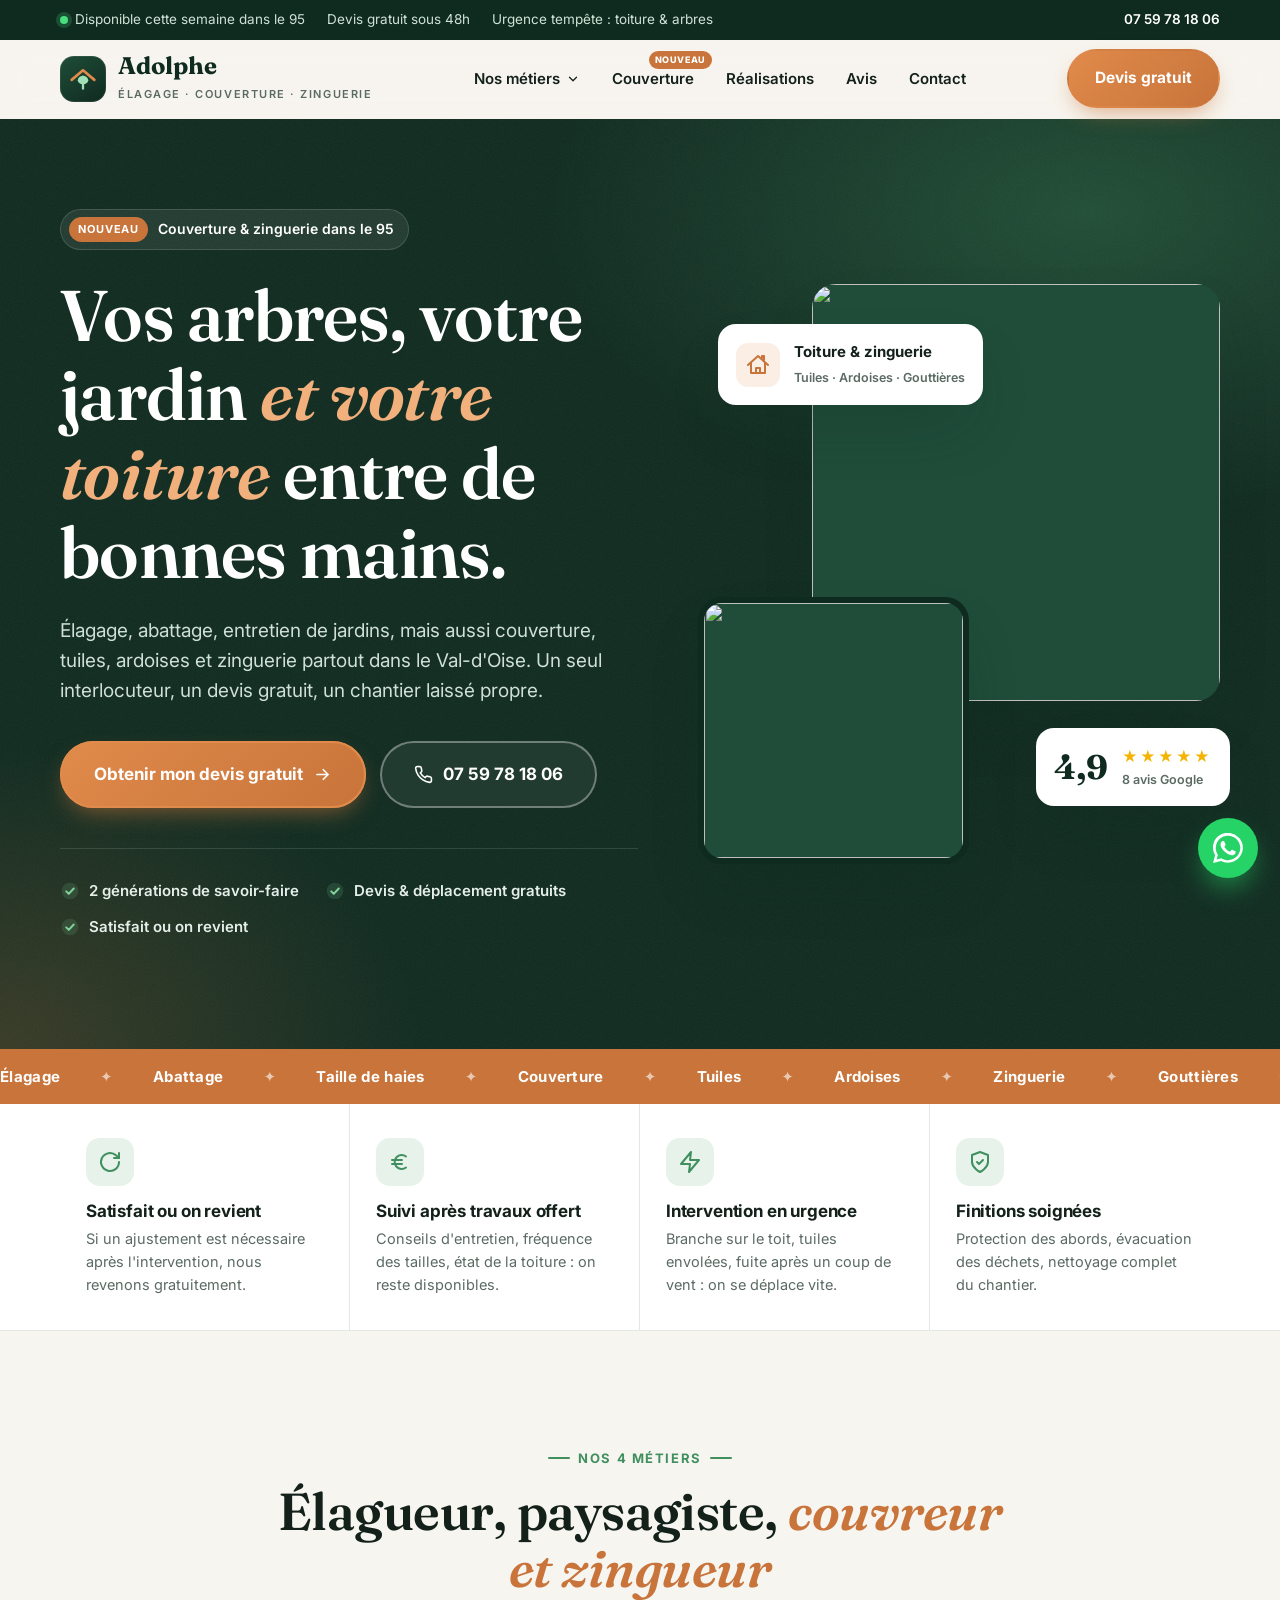
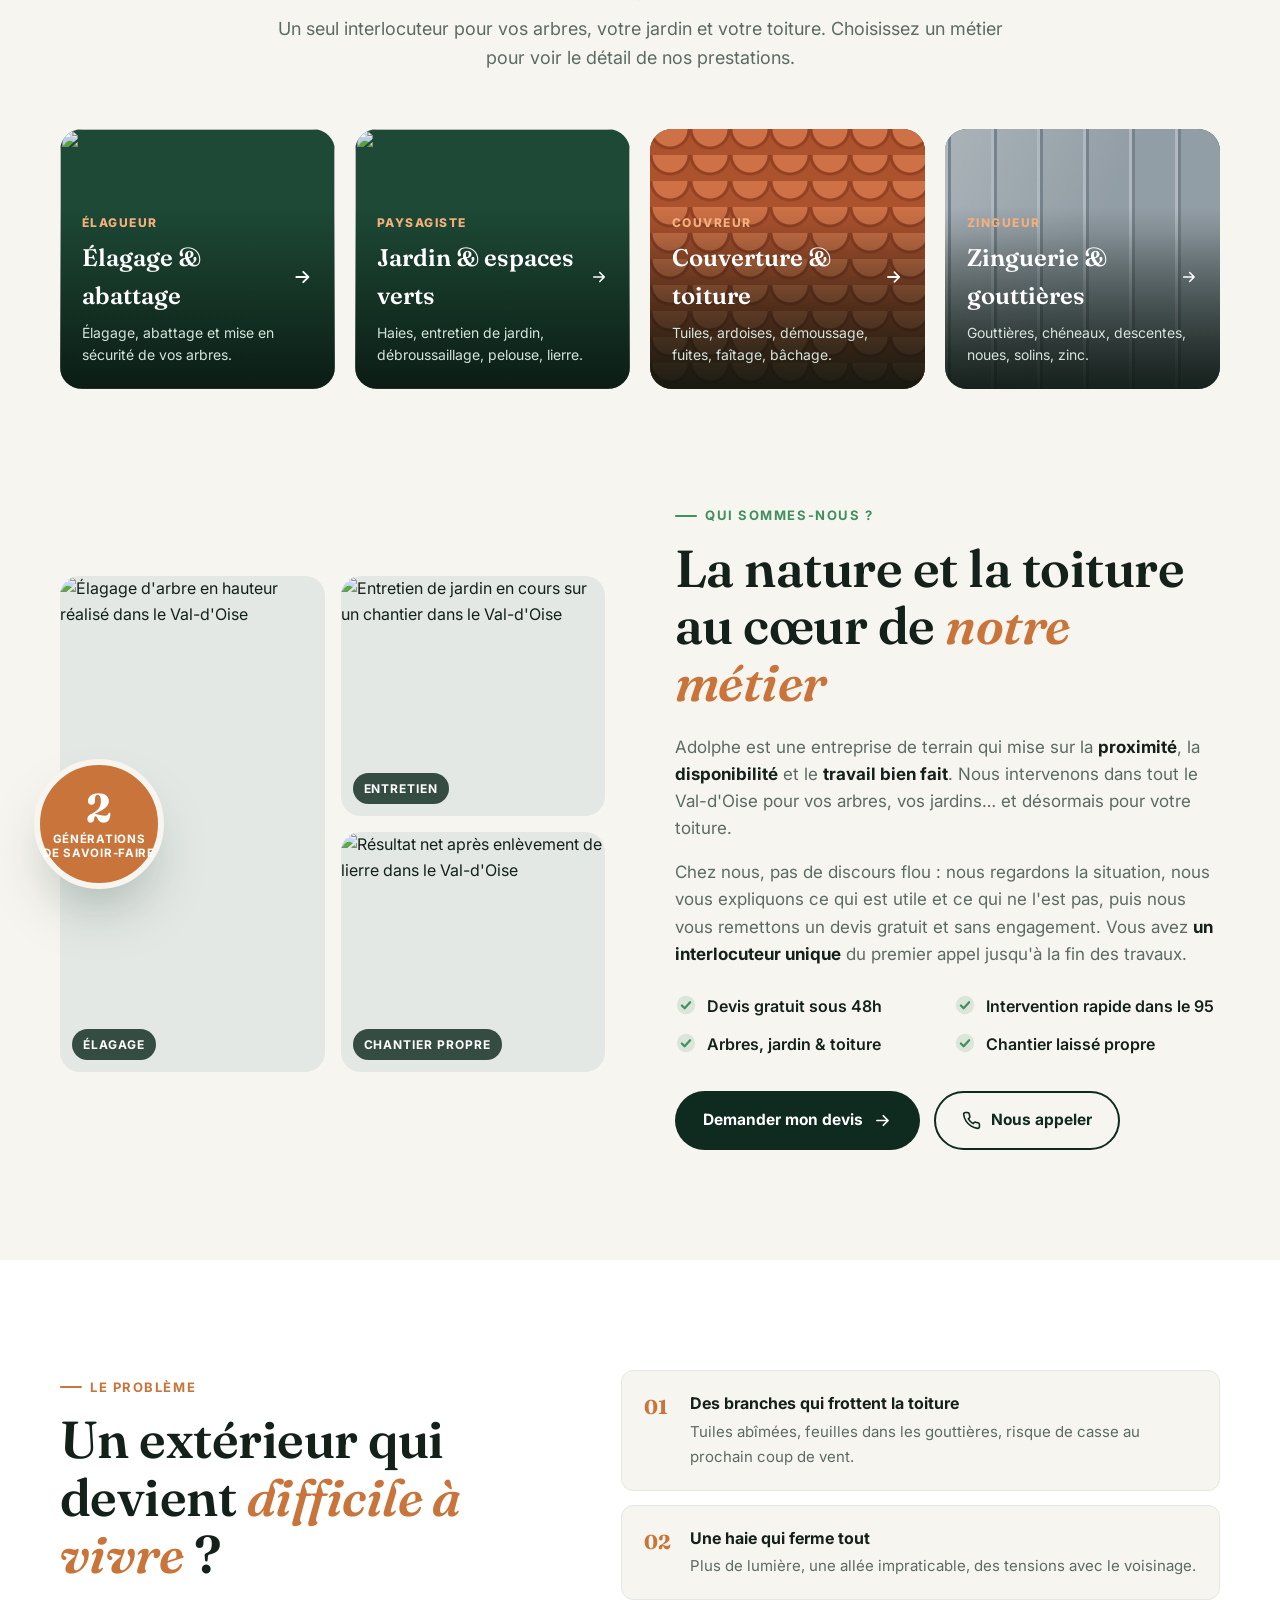
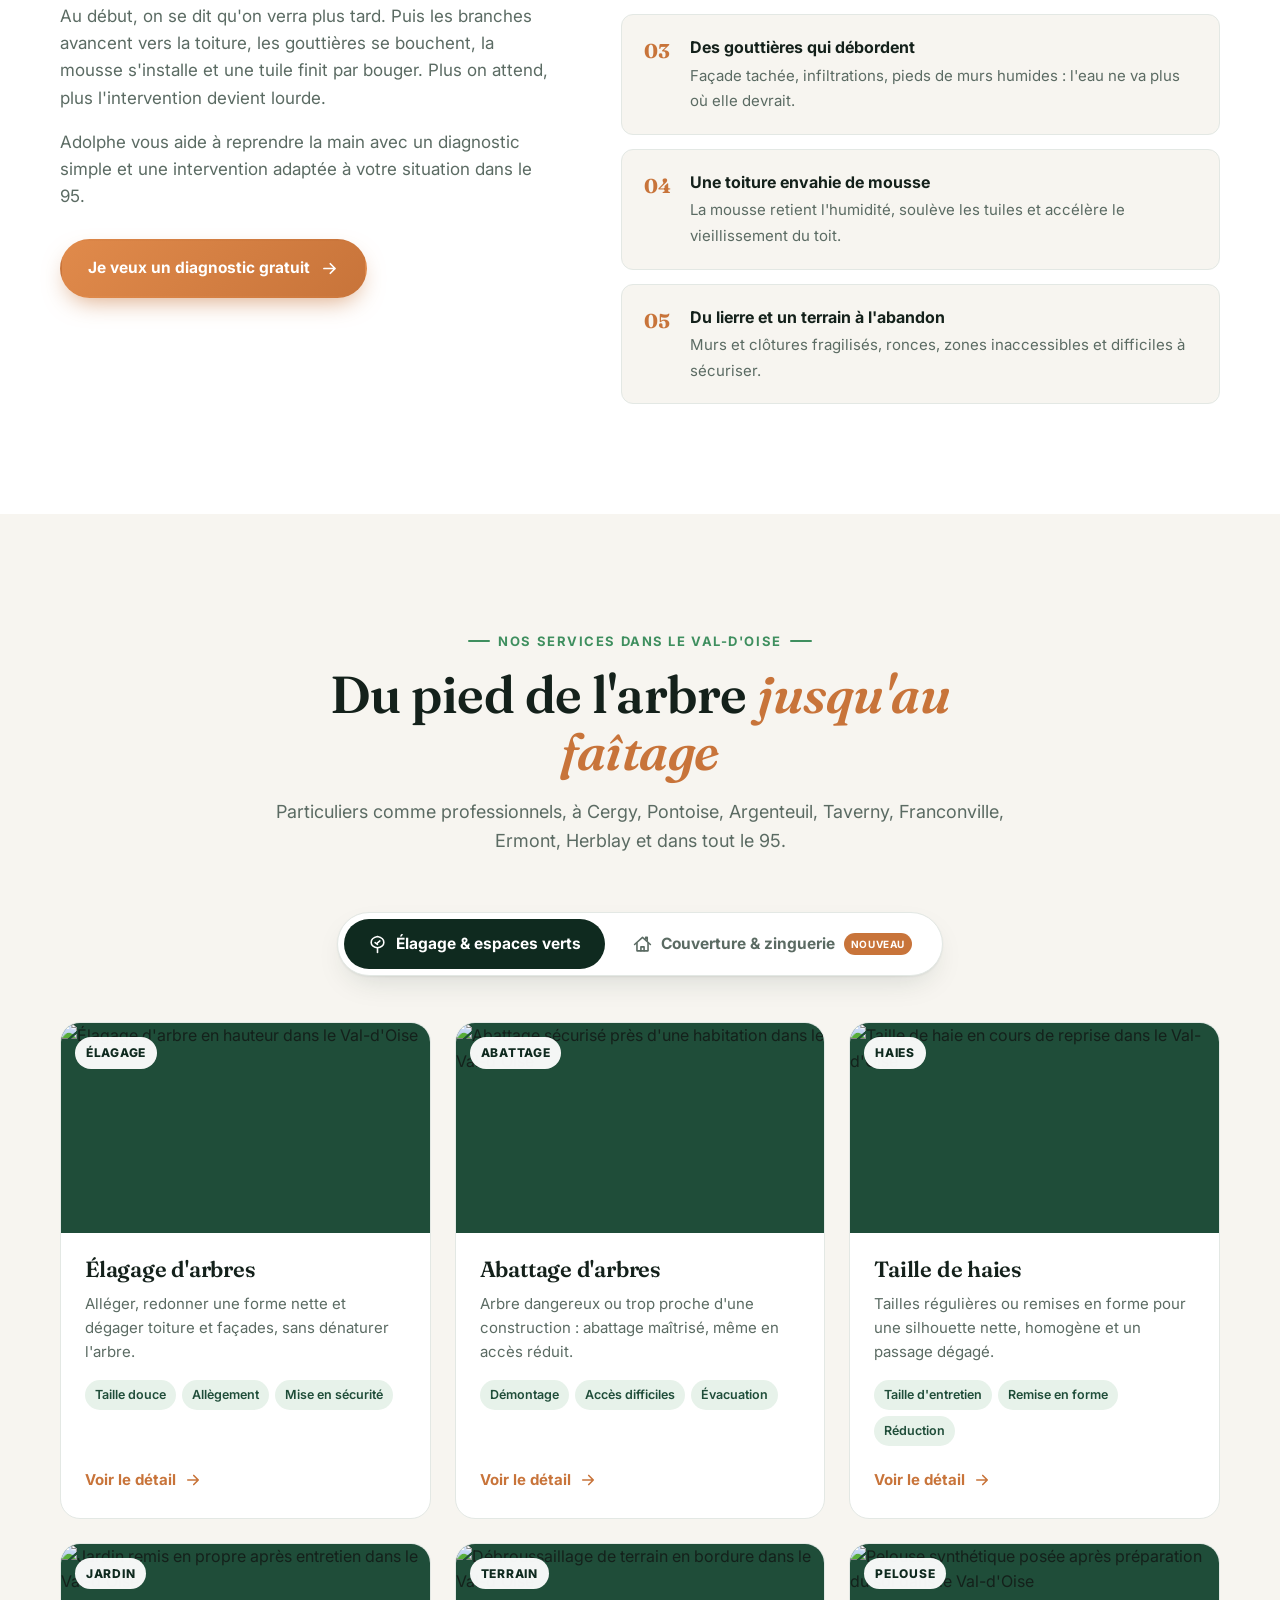
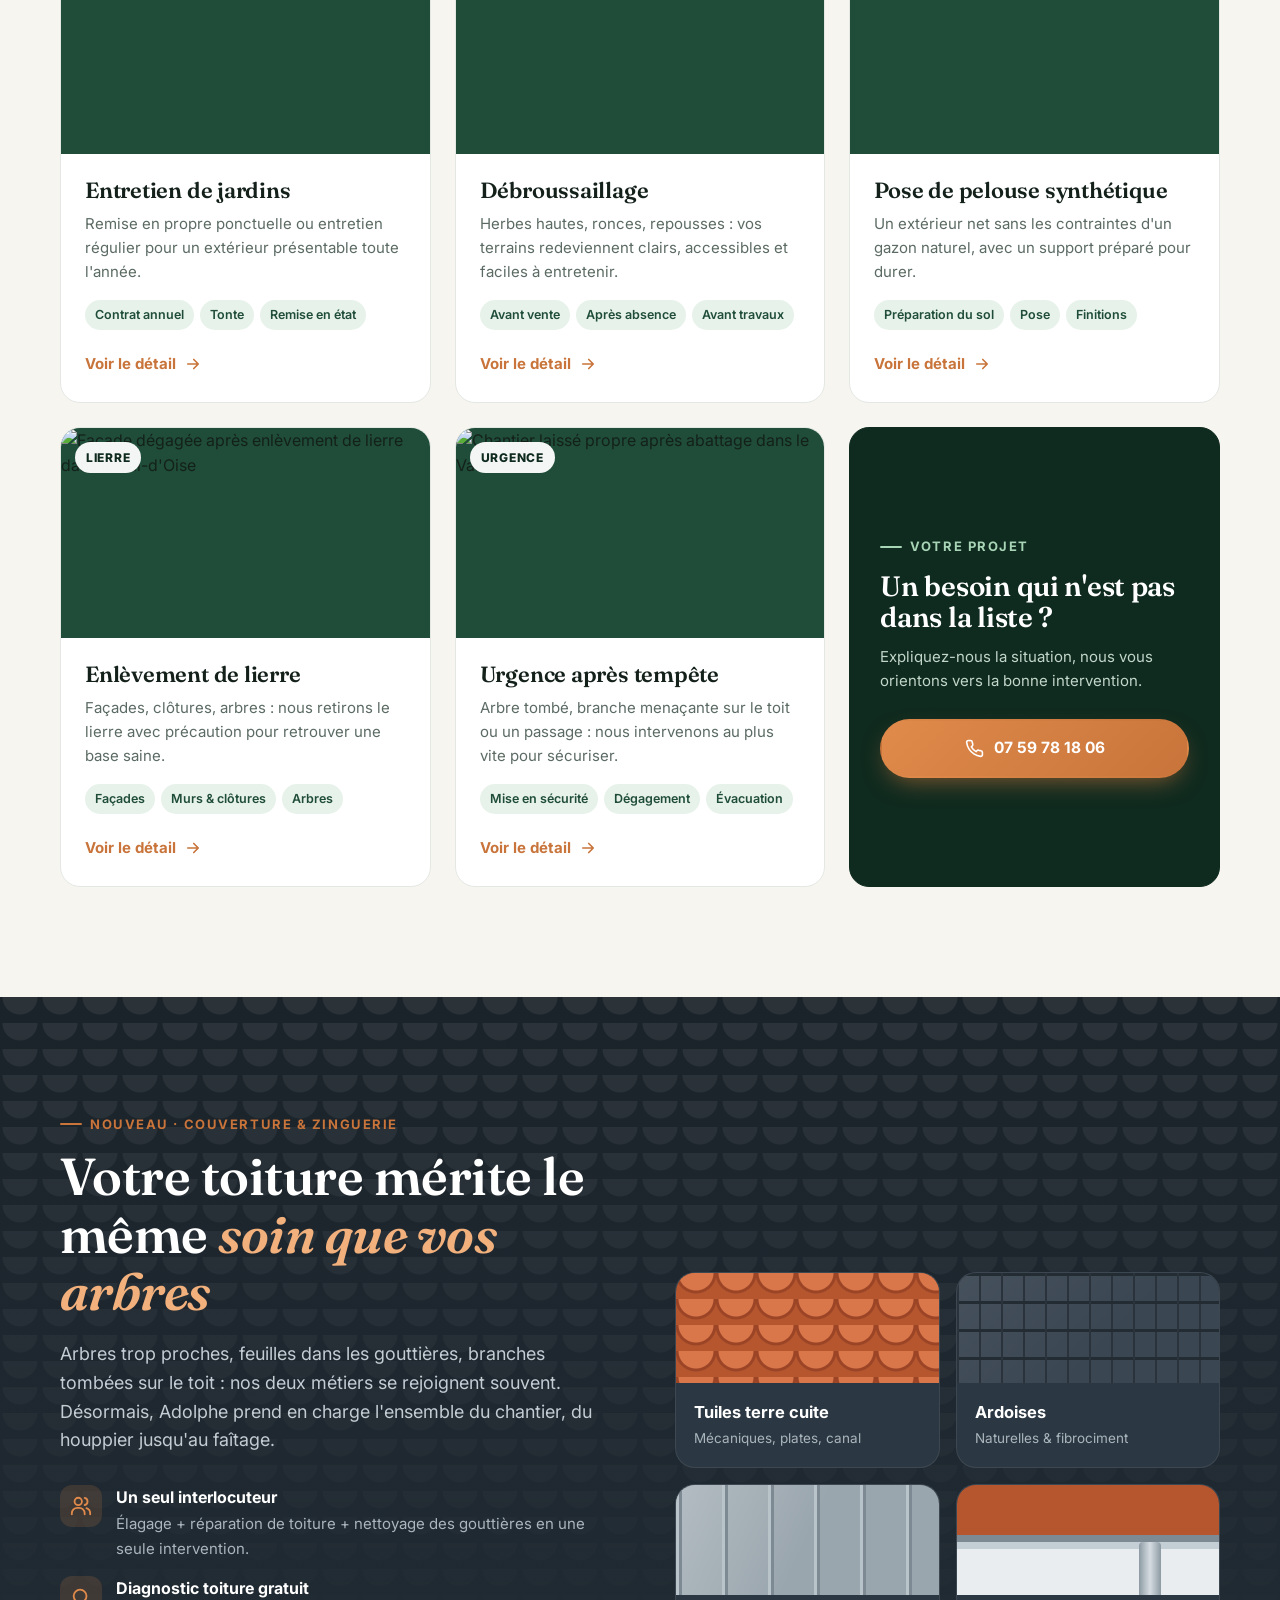
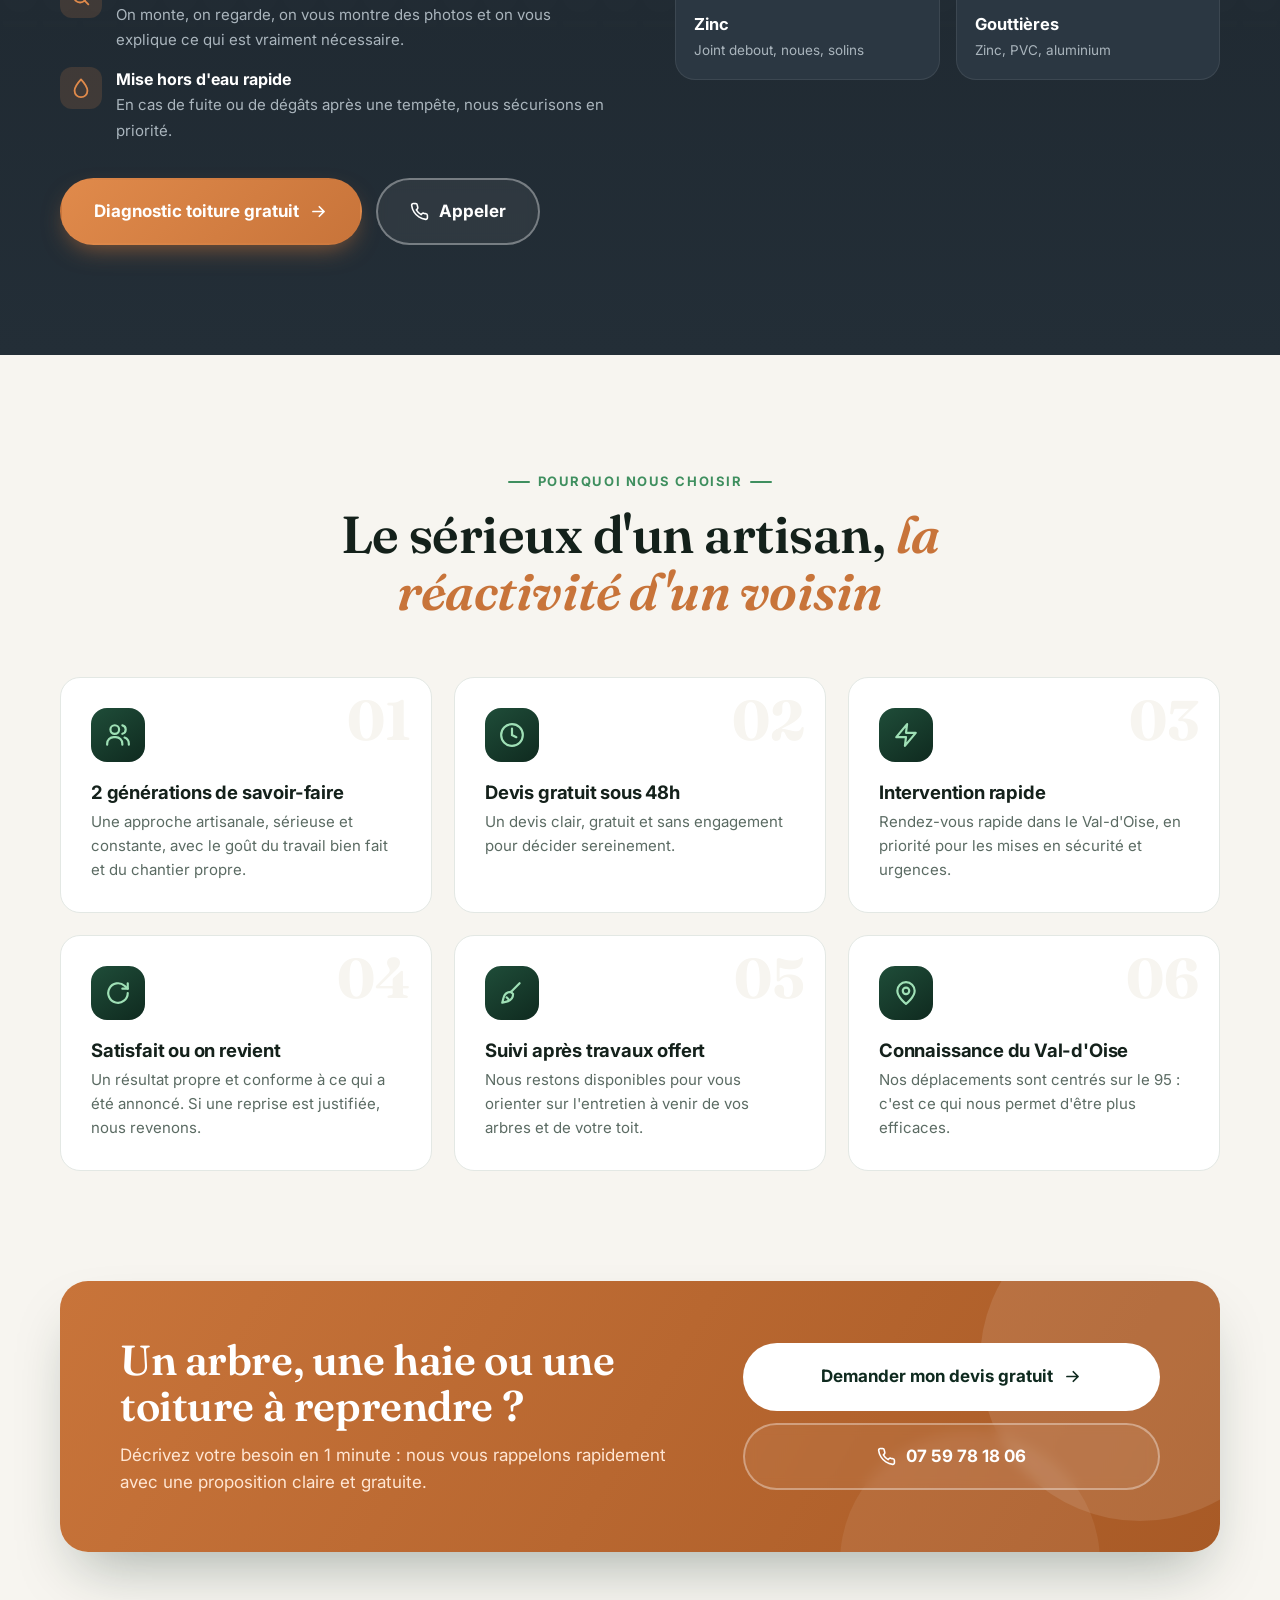
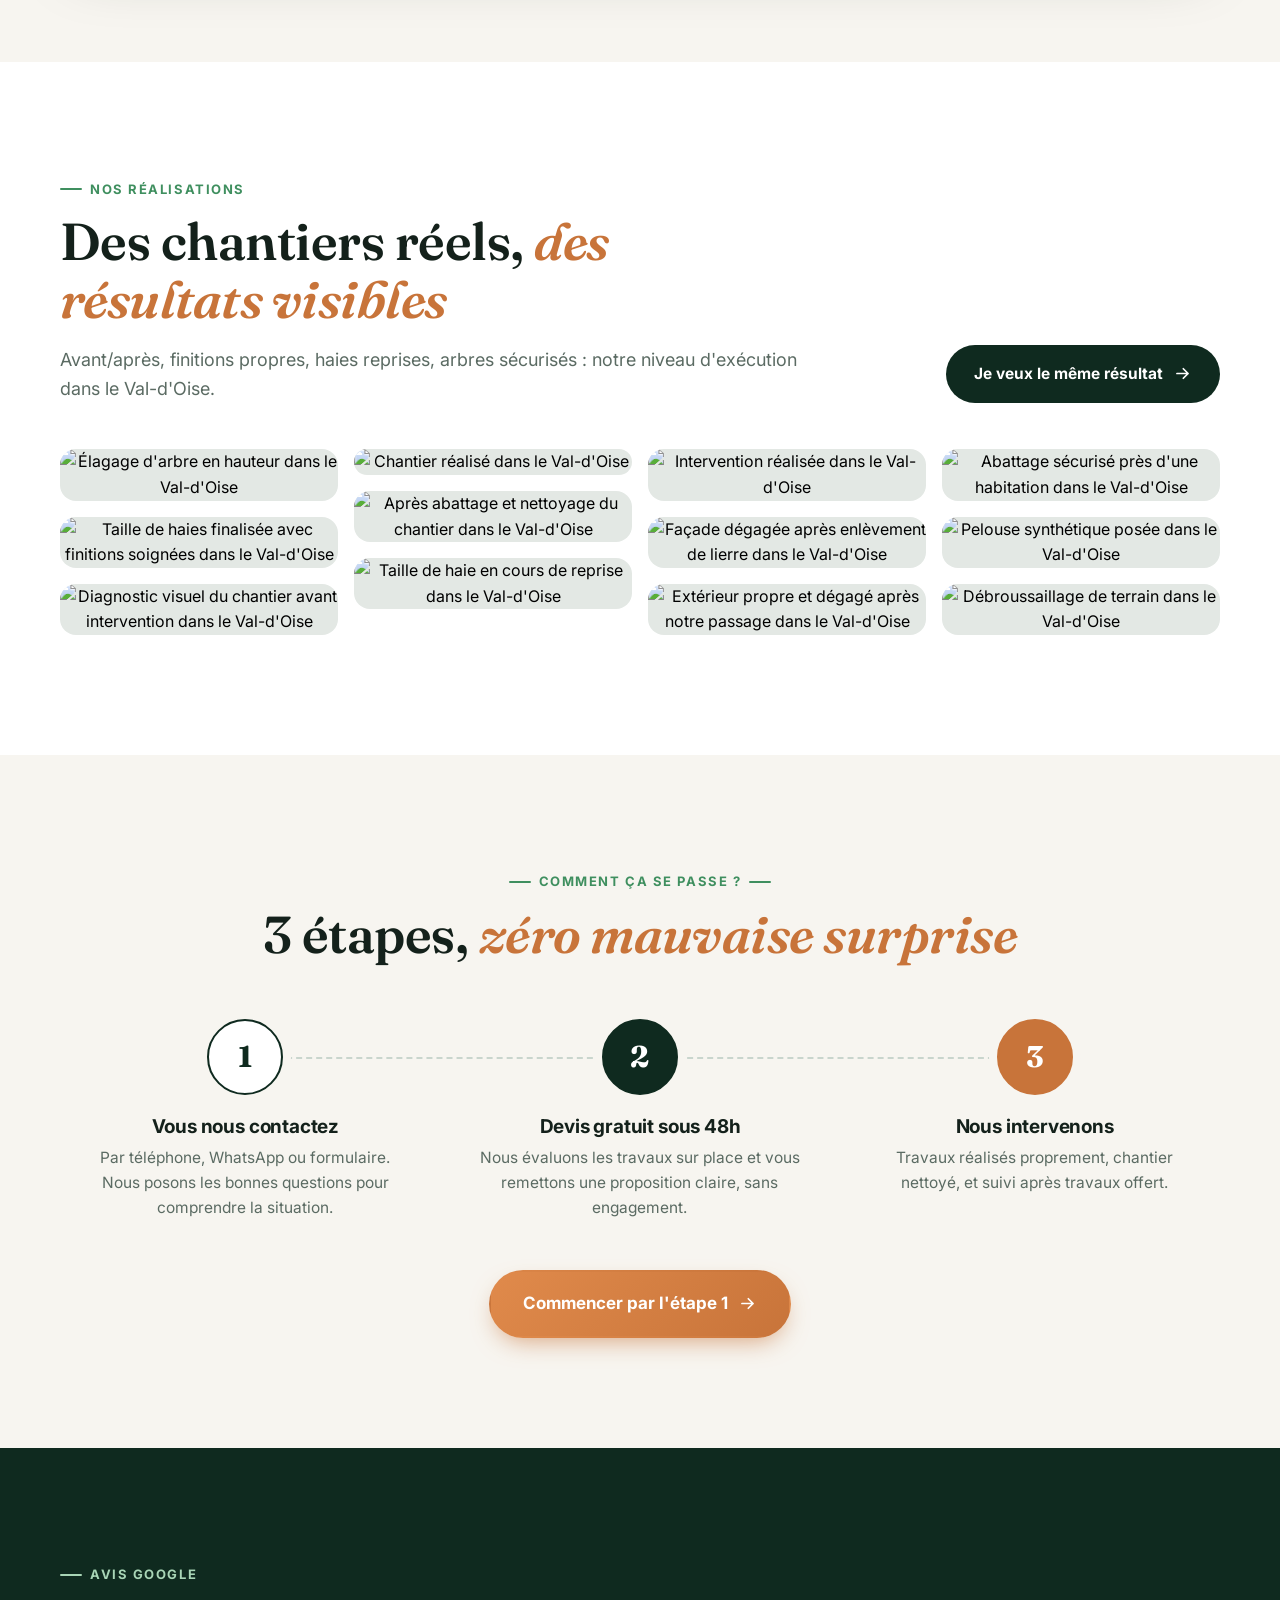
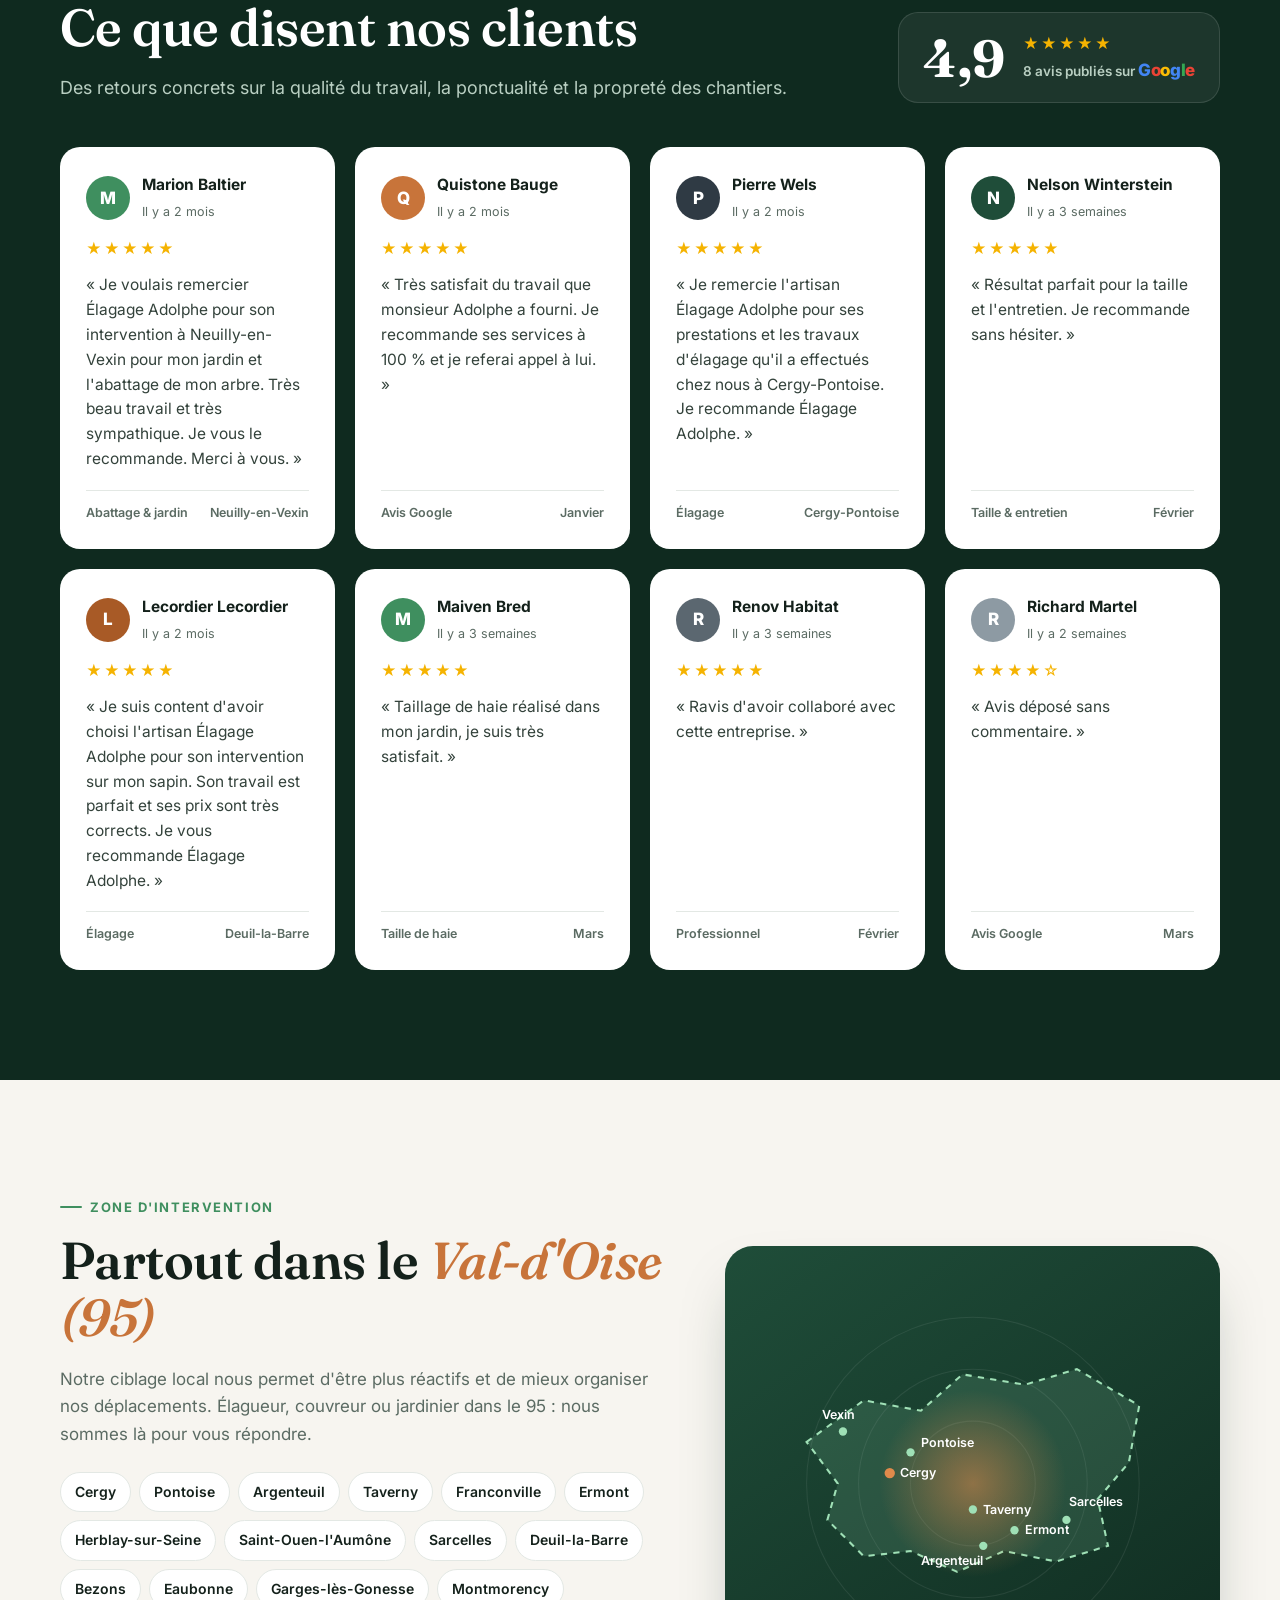
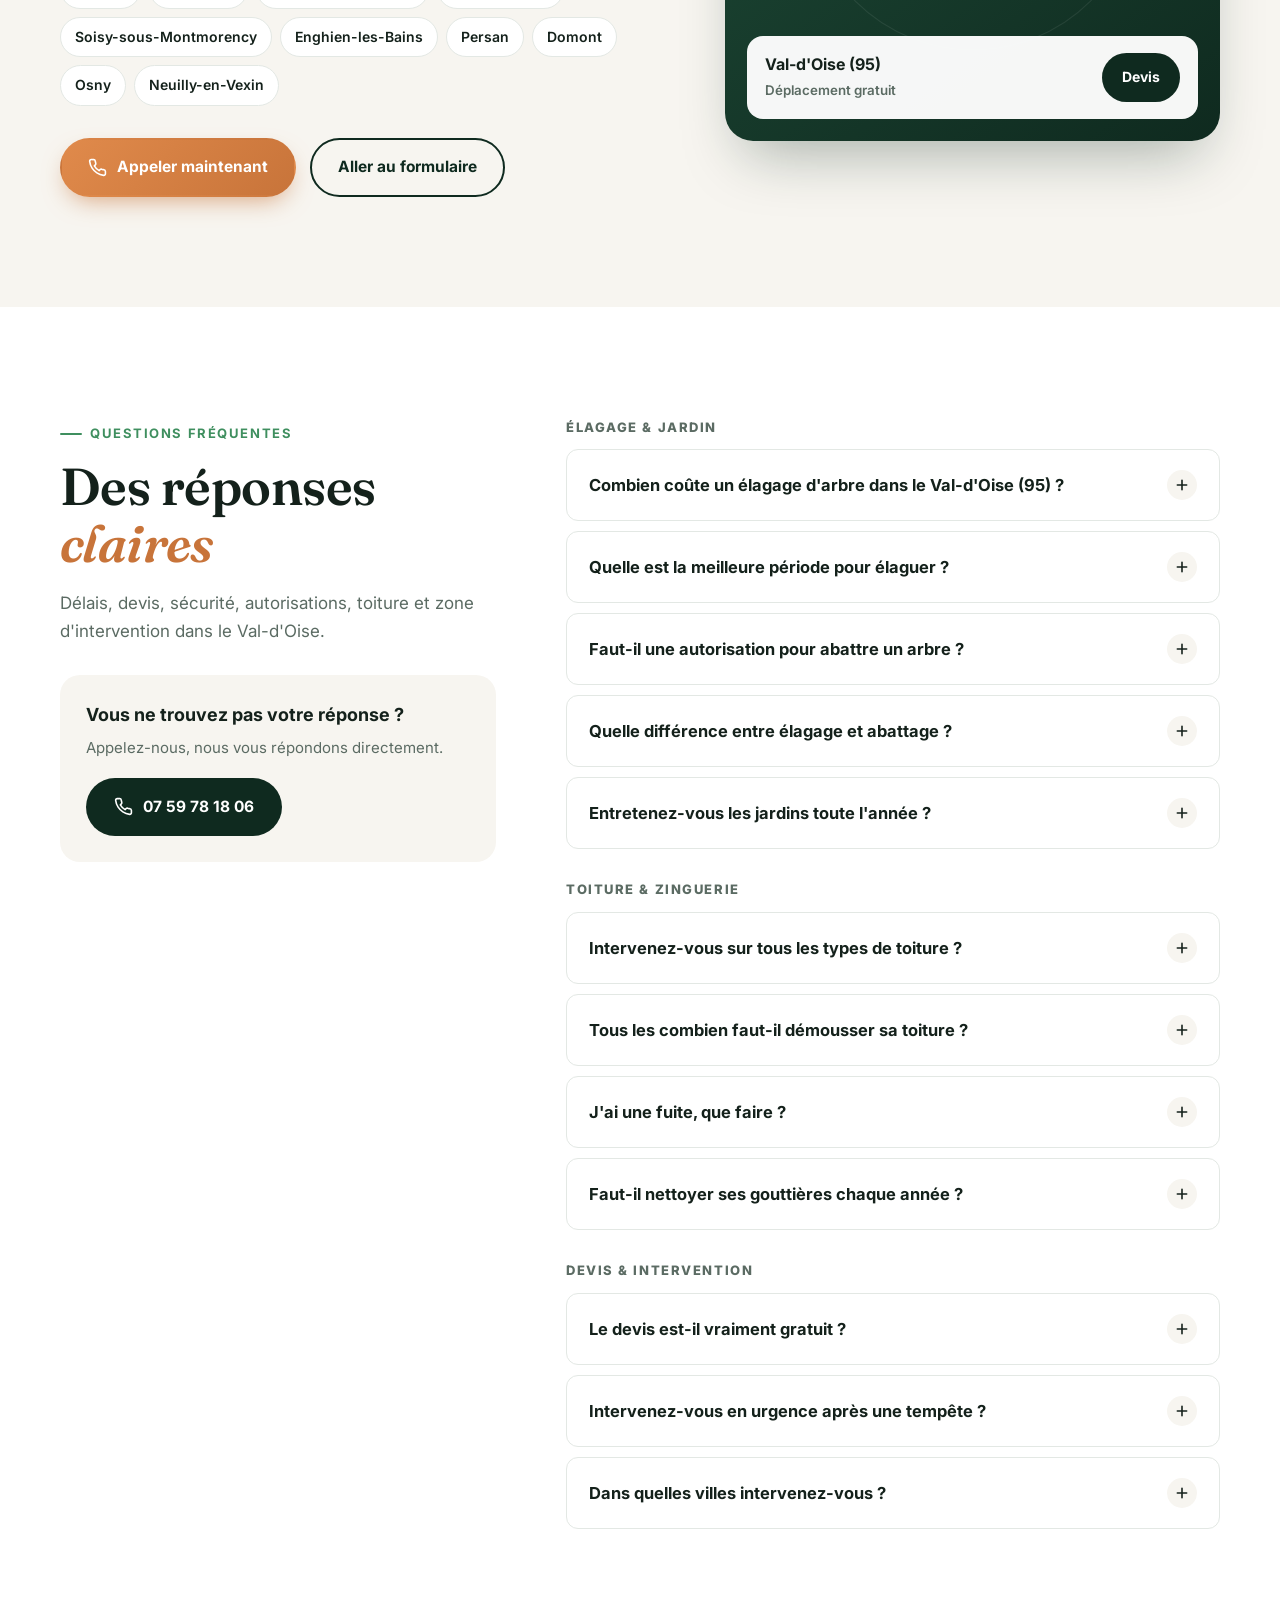
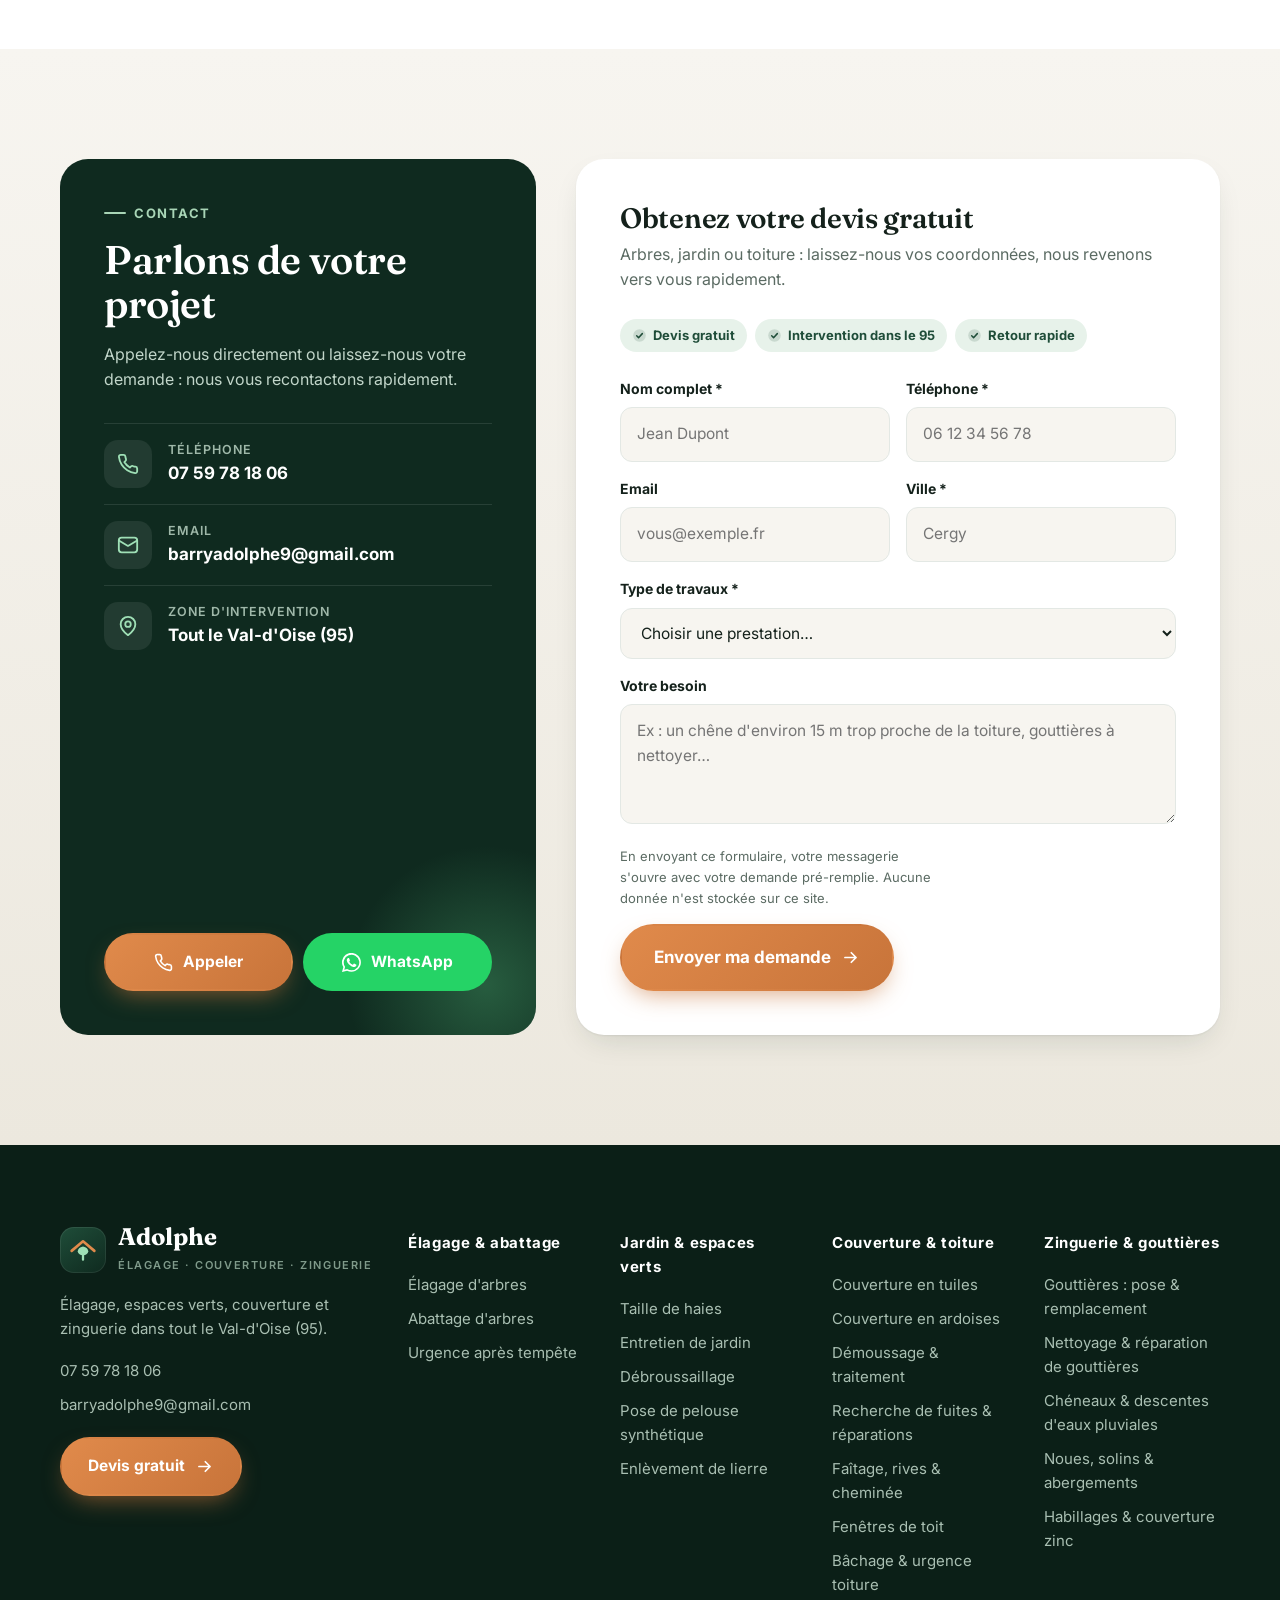
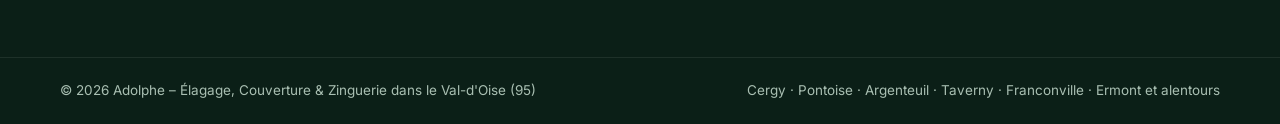
==== commit 97c6145a: "Balises Google, avis visibles et ajustements mobile - Remet Google Tag Manager (GTM-TVZLCH2X) et la " ====
--- a/index.html
+++ b/index.html
@@ -5,6 +5,14 @@
 <meta name="viewport" content="width=device-width, initial-scale=1">
 <meta name="robots" content="index, follow, max-image-preview:large, max-snippet:-1, max-video-preview:-1">
 
+<!--TRACKING-->
+<!-- Google Tag Manager -->
+<script>(function(w,d,s,l,i){w[l]=w[l]||[];w[l].push({'gtm.start':
+new Date().getTime(),event:'gtm.js'});var f=d.getElementsByTagName(s)[0],
+j=d.createElement(s),dl=l!='dataLayer'?'&l='+l:'';j.async=true;j.src=
+'https://www.googletagmanager.com/gtm.js?id='+i+dl;f.parentNode.insertBefore(j,f);
+})(window,document,'script','dataLayer','GTM-TVZLCH2X');</script>
+<!-- End Google Tag Manager -->
 <!-- Google tag (gtag.js) -->
 <script async src="https://www.googletagmanager.com/gtag/js?id=G-N3K3Y19X9H"></script>
 <script>
@@ -14,6 +22,7 @@
   gtag('config', 'G-N3K3Y19X9H');
   gtag('config', 'AW-17854390149');
 </script>
+<!--/TRACKING-->
 
 <title>Adolphe – Élagage, Couverture &amp; Zinguerie dans le Val-d'Oise (95)</title>
 <meta name="description" content="Adolphe : élagage, abattage, entretien de jardins, couverture, toiture tuiles et ardoises, zinguerie et gouttières dans le Val-d'Oise (95). Devis gratuit au 07 59 78 18 06.">
@@ -43,6 +52,8 @@
   "image": "https://adolphe-elagage.fr/wp-content/uploads/2026/03/upload-elagage-arbre9-standard.webp",
   "areaServed": {"@type": "AdministrativeArea", "name": "Val-d'Oise (95)"},
   "address": {"@type": "PostalAddress", "addressRegion": "Val-d'Oise", "addressCountry": "FR"},
+  "aggregateRating": {"@type": "AggregateRating", "ratingValue": "4.9", "reviewCount": "8"},
+  "openingHoursSpecification": [{"@type": "OpeningHoursSpecification", "dayOfWeek": ["Monday","Tuesday","Wednesday","Thursday","Friday"], "opens": "08:00", "closes": "19:00"}, {"@type": "OpeningHoursSpecification", "dayOfWeek": ["Saturday"], "opens": "09:00", "closes": "18:00"}],
   "knowsAbout": ["Élagage", "Abattage d'arbres", "Taille de haies", "Entretien de jardins", "Débroussaillage", "Couverture", "Toiture en tuiles", "Toiture en ardoises", "Zinguerie", "Gouttières", "Démoussage de toiture", "Recherche de fuites"]
 }
 </script>
@@ -50,6 +61,12 @@
 <link rel="stylesheet" href="assets/style.css">
 </head>
 <body>
+<!--GTM-NOSCRIPT-->
+<!-- Google Tag Manager (noscript) -->
+<noscript><iframe src="https://www.googletagmanager.com/ns.html?id=GTM-TVZLCH2X"
+height="0" width="0" style="display:none;visibility:hidden"></iframe></noscript>
+<!-- End Google Tag Manager (noscript) -->
+<!--/GTM-NOSCRIPT-->
 
 <!--SPRITE-->
 <!-- SVG icon sprite -->
@@ -585,10 +602,6 @@
           <span class="big">4,9</span>
           <span><span class="stars">★★★★★</span><small>8 avis publiés sur <span class="g-logo"><span class="b">G</span><span class="r">o</span><span class="y">o</span><span class="b">g</span><span class="g">l</span><span class="r">e</span></span></small></span>
         </div>
-        <div class="rev-nav">
-          <button id="revPrev" aria-label="Avis précédents"><svg><use href="#i-left"/></svg></button>
-          <button id="revNext" aria-label="Avis suivants"><svg><use href="#i-right"/></svg></button>
-        </div>
       </div>
     </div>
     <div class="rev-track" id="revTrack">
@@ -599,6 +612,7 @@
       <article class="rev"><div class="rev-head"><span class="avatar" style="background:#a85a26">L</span><div><b>Lecordier Lecordier</b><small>Il y a 2 mois</small></div></div><span class="stars">★★★★★</span><p>« Je suis content d'avoir choisi l'artisan Élagage Adolphe pour son intervention sur mon sapin. Son travail est parfait et ses prix sont très corrects. Je vous recommande Élagage Adolphe. »</p><div class="meta"><span>Élagage</span><span>Deuil-la-Barre</span></div></article>
       <article class="rev"><div class="rev-head"><span class="avatar" style="background:#3f8f5f">M</span><div><b>Maiven Bred</b><small>Il y a 3 semaines</small></div></div><span class="stars">★★★★★</span><p>« Taillage de haie réalisé dans mon jardin, je suis très satisfait. »</p><div class="meta"><span>Taille de haie</span><span>Mars</span></div></article>
       <article class="rev"><div class="rev-head"><span class="avatar" style="background:#5b6770">R</span><div><b>Renov Habitat</b><small>Il y a 3 semaines</small></div></div><span class="stars">★★★★★</span><p>« Ravis d'avoir collaboré avec cette entreprise. »</p><div class="meta"><span>Professionnel</span><span>Février</span></div></article>
+      <article class="rev"><div class="rev-head"><span class="avatar" style="background:#8d9aa3">R</span><div><b>Richard Martel</b><small>Il y a 2 semaines</small></div></div><span class="stars">★★★★☆</span><p>« Avis déposé sans commentaire. »</p><div class="meta"><span>Avis Google</span><span>Mars</span></div></article>
     </div>
   </div>
 </section>
@@ -762,7 +776,7 @@
       </ul>
       <a href="#contact" class="btn btn-primary" style="margin-top:20px">Devis gratuit <svg><use href="#i-arrow"/></svg></a>
     </div>
-    <div><h4><a href="elagage.html">Élagage &amp; abattage</a></h4><ul><li><a href="elagage.html#elagage-arbres">Élagage d'arbres</a></li><li><a href="elagage.html#abattage">Abattage d'arbres</a></li><li><a href="elagage.html#urgence">Urgence après tempête</a></li></ul></div><div><h4><a href="espaces-verts.html">Jardin &amp; espaces verts</a></h4><ul><li><a href="espaces-verts.html#taille-de-haies">Taille de haies</a></li><li><a href="espaces-verts.html#entretien-de-jardin">Entretien de jardin</a></li><li><a href="espaces-verts.html#debroussaillage">Débroussaillage</a></li><li><a href="espaces-verts.html#pelouse-synthetique">Pose de pelouse synthétique</a></li><li><a href="espaces-verts.html#lierre">Enlèvement de lierre</a></li></ul></div><div><h4><a href="couverture.html">Couverture &amp; toiture</a></h4><ul><li><a href="couverture.html#tuiles">Couverture en tuiles</a></li><li><a href="couverture.html#ardoises">Couverture en ardoises</a></li><li><a href="couverture.html#demoussage">Démoussage &amp; traitement</a></li><li><a href="couverture.html#fuites">Recherche de fuites &amp; réparations</a></li><li><a href="couverture.html#faitage">Faîtage, rives &amp; cheminée</a></li><li><a href="couverture.html#fenetres-de-toit">Fenêtres de toit</a></li><li><a href="couverture.html#bachage">Bâchage &amp; urgence toiture</a></li></ul></div><div><h4><a href="zinguerie.html">Zinguerie &amp; gouttières</a></h4><ul><li><a href="zinguerie.html#gouttieres">Gouttières : pose &amp; remplacement</a></li><li><a href="zinguerie.html#nettoyage-gouttieres">Nettoyage &amp; réparation de gouttières</a></li><li><a href="zinguerie.html#descentes">Chéneaux &amp; descentes d'eaux pluviales</a></li><li><a href="zinguerie.html#noues-solins">Noues, solins &amp; abergements</a></li><li><a href="zinguerie.html#zinc">Habillages &amp; couverture zinc</a></li></ul></div>
+    <div class="f-trade"><h4><a href="elagage.html">Élagage &amp; abattage</a></h4><ul><li><a href="elagage.html#elagage-arbres">Élagage d'arbres</a></li><li><a href="elagage.html#abattage">Abattage d'arbres</a></li><li><a href="elagage.html#urgence">Urgence après tempête</a></li></ul></div><div class="f-trade"><h4><a href="espaces-verts.html">Jardin &amp; espaces verts</a></h4><ul><li><a href="espaces-verts.html#taille-de-haies">Taille de haies</a></li><li><a href="espaces-verts.html#entretien-de-jardin">Entretien de jardin</a></li><li><a href="espaces-verts.html#debroussaillage">Débroussaillage</a></li><li><a href="espaces-verts.html#pelouse-synthetique">Pose de pelouse synthétique</a></li><li><a href="espaces-verts.html#lierre">Enlèvement de lierre</a></li></ul></div><div class="f-trade"><h4><a href="couverture.html">Couverture &amp; toiture</a></h4><ul><li><a href="couverture.html#tuiles">Couverture en tuiles</a></li><li><a href="couverture.html#ardoises">Couverture en ardoises</a></li><li><a href="couverture.html#demoussage">Démoussage &amp; traitement</a></li><li><a href="couverture.html#fuites">Recherche de fuites &amp; réparations</a></li><li><a href="couverture.html#faitage">Faîtage, rives &amp; cheminée</a></li><li><a href="couverture.html#fenetres-de-toit">Fenêtres de toit</a></li><li><a href="couverture.html#bachage">Bâchage &amp; urgence toiture</a></li></ul></div><div class="f-trade"><h4><a href="zinguerie.html">Zinguerie &amp; gouttières</a></h4><ul><li><a href="zinguerie.html#gouttieres">Gouttières : pose &amp; remplacement</a></li><li><a href="zinguerie.html#nettoyage-gouttieres">Nettoyage &amp; réparation de gouttières</a></li><li><a href="zinguerie.html#descentes">Chéneaux &amp; descentes d'eaux pluviales</a></li><li><a href="zinguerie.html#noues-solins">Noues, solins &amp; abergements</a></li><li><a href="zinguerie.html#zinc">Habillages &amp; couverture zinc</a></li></ul></div>
   </div>
   <div class="footer-bottom">
     <div class="container">
--- a/assets/style.css
+++ b/assets/style.css
@@ -605,3 +605,92 @@
 .nav a,.dd > button,.header-phone,.brand-sub{white-space:nowrap}
 @media (max-width:1280px){.header-phone{display:none}}
 @media (max-width:720px){.brand-sub{letter-spacing:.06em;font-size:10px}.brand{gap:10px}.brand-mark{width:42px;height:42px}}
+
+/* Avis : tous visibles, en grille */
+.rev-track{display:grid;grid-auto-flow:row;grid-template-columns:repeat(4,1fr);grid-auto-columns:auto;overflow:visible;scroll-snap-type:none;padding-bottom:0}
+@media (max-width:1080px){.rev-track{grid-template-columns:repeat(2,1fr)}}
+@media (max-width:720px){.rev-track{grid-template-columns:1fr;gap:14px}.rev{padding:22px}}
+
+/* ---------- Correctifs (desktop + mobile) ---------- */
+.roof-points > div{display:flex;gap:14px;align-items:flex-start}
+.roof-points > div > div{display:block}
+.cta-box > *{min-width:0}
+.cta-box h2,.cta-box p{overflow-wrap:break-word}
+
+/* ---------- Ajustements téléphone ---------- */
+@media (max-width:720px){
+  h2{font-size:30px}
+  .section-head{margin-bottom:36px}
+  .section-head p{font-size:16px}
+  /* Promesses : 2 x 2 compact */
+  .promises .container{grid-template-columns:1fr 1fr;padding:0}
+  .promise{padding:20px 16px;border-right:1px solid var(--line)!important}
+  .promise:nth-child(2n){border-right:0!important}
+  .promise .ic{width:38px;height:38px;border-radius:11px;margin-bottom:10px}
+  .promise .ic svg{width:20px;height:20px}
+  .promise h3{font-size:15px}
+  .promise p{font-size:13px;line-height:1.45}
+  /* Cartes services compactes */
+  .svc-grid{gap:16px}
+  .svc-media,.roof-art{height:150px}
+  .svc-body{padding:18px 18px 20px}
+  .svc-body h3{font-size:20px;margin-bottom:6px}
+  .svc-body p{font-size:14.5px;margin-bottom:12px}
+  .svc-body ul{display:none}
+  /* Pourquoi nous choisir : icône à gauche */
+  .why-grid{gap:12px}
+  .why{padding:18px;display:grid;grid-template-columns:44px 1fr;gap:4px 14px;align-items:start}
+  .why .ic{width:44px;height:44px;border-radius:12px;margin:0;grid-row:span 2}
+  .why .ic svg{width:22px;height:22px}
+  .why h3{font-size:16px;margin:0}
+  .why p{font-size:14px}
+  .why .num{display:none}
+  /* Bloc toiture */
+  .materials{gap:10px}
+  .mat .sw{height:80px}
+  .mat div.t{padding:12px 14px}
+  .mat b{font-size:15px}
+  .mat small{font-size:12.5px}
+  /* Avis : tous visibles, plus compacts */
+  .rev{padding:18px}
+  .rev p{margin:8px 0 12px;font-size:15px}
+  .rev-score{padding:14px 18px}
+  .rev-score .big{font-size:42px}
+  /* Galerie sur 2 colonnes */
+  .gallery,.gallery.small{columns:2;column-gap:10px}
+  .gallery button{margin-bottom:10px;border-radius:12px}
+  .gallery button span{display:none}
+  .lb-prev,.lb-next{top:auto;bottom:70px;transform:none}
+  /* Étapes plus serrées */
+  .process-grid{gap:28px}
+  .step .n{width:60px;height:60px;font-size:24px;margin-bottom:14px}
+  /* Contact : formulaire en premier */
+  .contact .container{gap:20px}
+  .form-card{order:-1}
+  .c-actions{flex-direction:column}
+  /* Pages métiers */
+  .pb-media{aspect-ratio:4/3}
+  .pb-media.duo{aspect-ratio:auto;grid-template-columns:1fr 1fr}
+  .pb-media.duo img{aspect-ratio:3/4;height:auto}
+  .pb-text h2{font-size:28px}
+  .pb-text > p{font-size:16px}
+  .pb-text .incl{grid-template-columns:1fr 1fr;gap:8px}
+  .pb-text .incl div{padding:10px;font-size:13px;gap:7px;border-radius:10px}
+  .pb-text .incl svg{width:17px;height:17px}
+  .prose p{font-size:16px}
+  .signs li{padding:12px 14px;font-size:15px}
+  .side-box{display:none}
+  .side-cta{padding:24px}
+  .mini-steps{gap:10px}
+  .ph-media{aspect-ratio:4/3}
+  /* Pied de page compact */
+  .footer{padding-top:56px}
+  .footer .container{grid-template-columns:1fr 1fr;gap:28px 20px}
+  .footer .container > div:first-child{grid-column:1/-1}
+  .footer .f-trade ul{display:none}
+  .footer h4{margin:0;font-size:14.5px}
+  .footer-bottom{margin-top:36px}
+  .footer-bottom .container{display:block}
+  .footer-bottom span{display:block;margin-bottom:6px}
+}
+@media (max-width:720px){.exp-badge{width:96px;height:96px;right:-6px;top:-18px;bottom:auto;border-width:4px}.exp-badge b{font-size:30px}.exp-badge small{font-size:9px}}
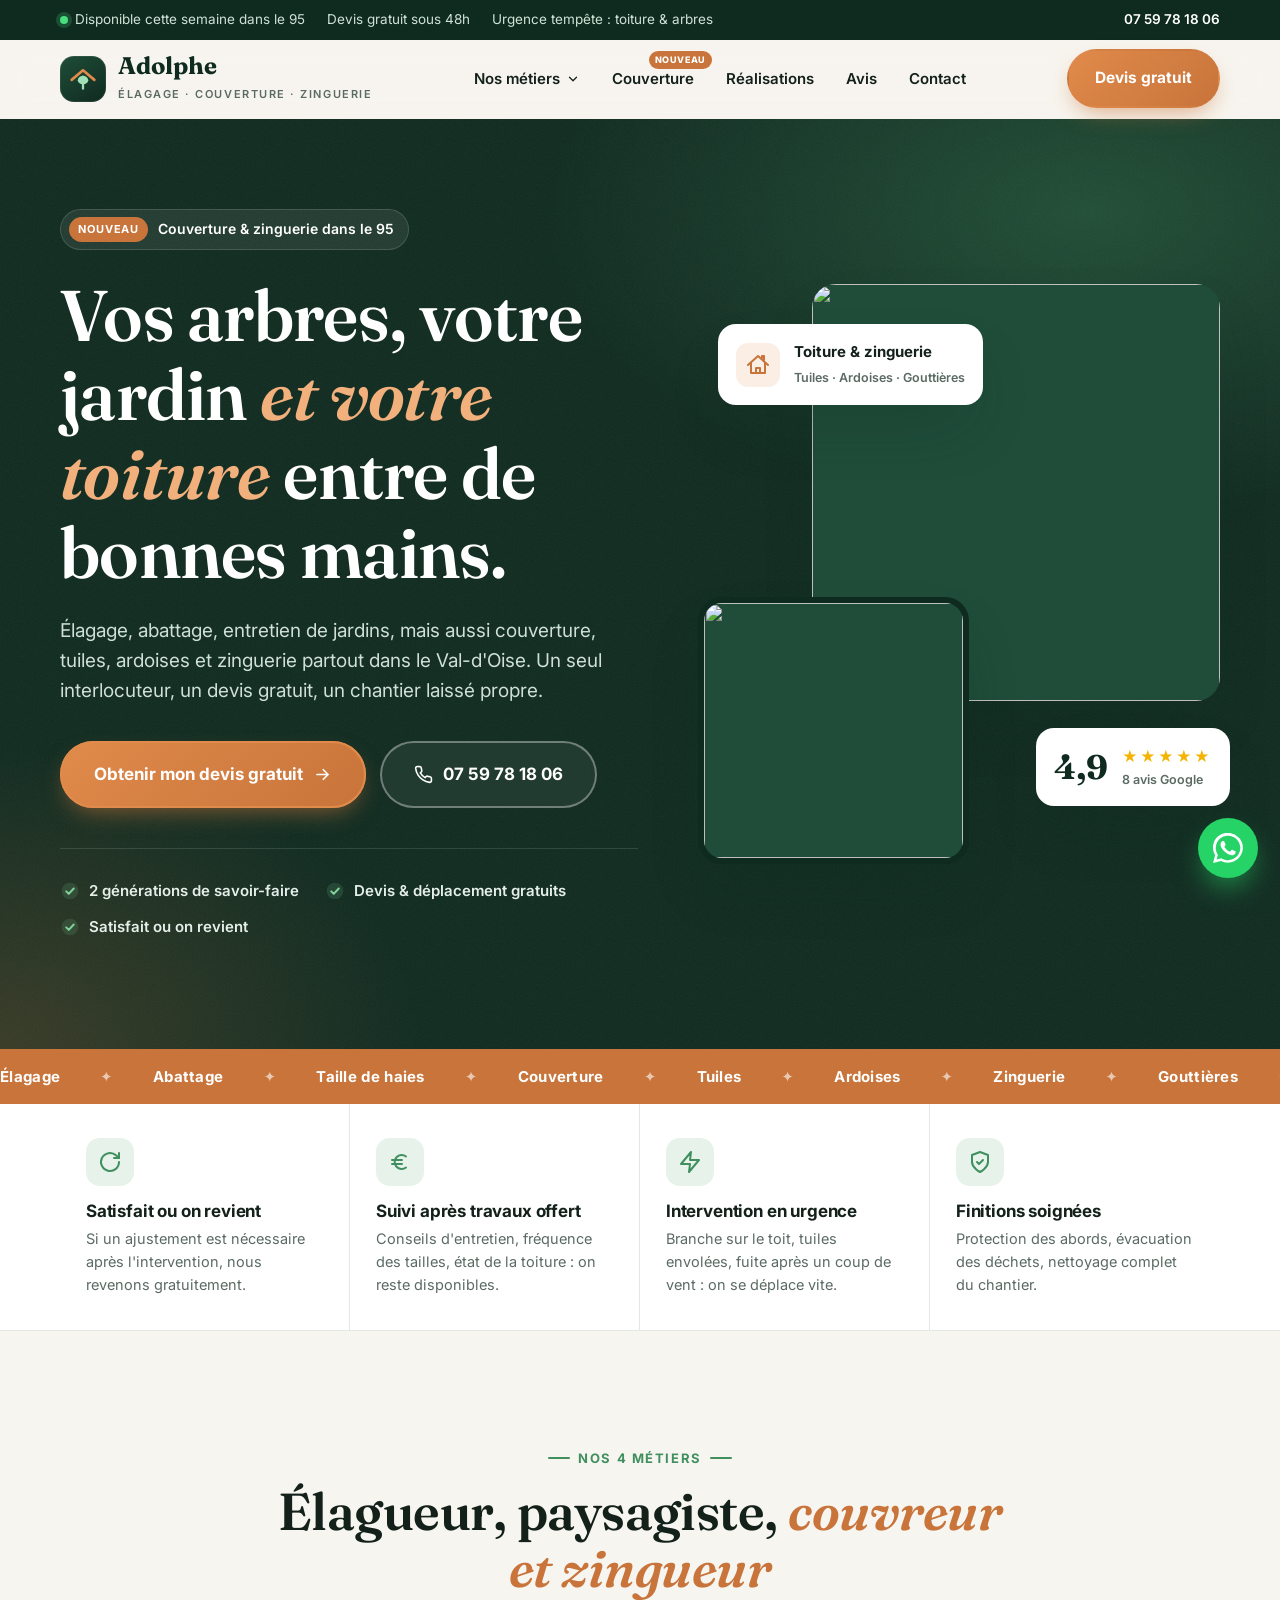
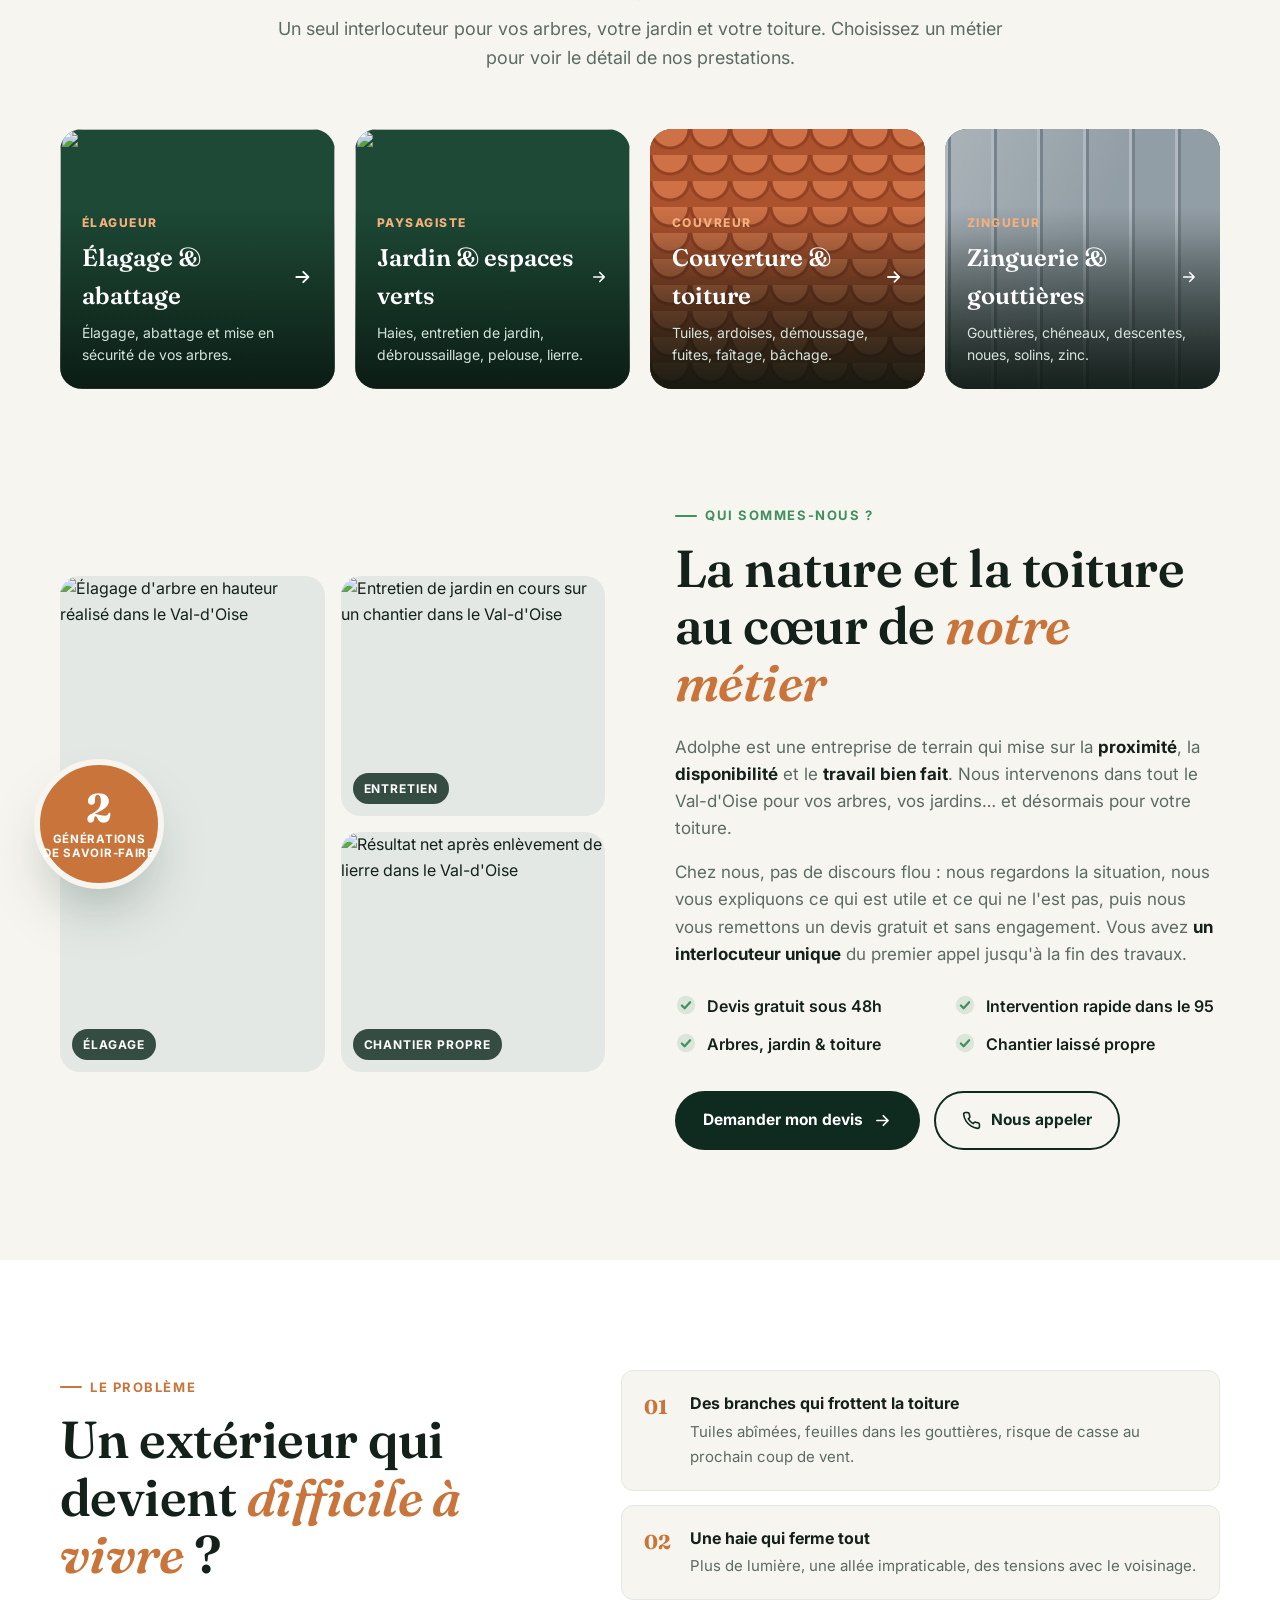
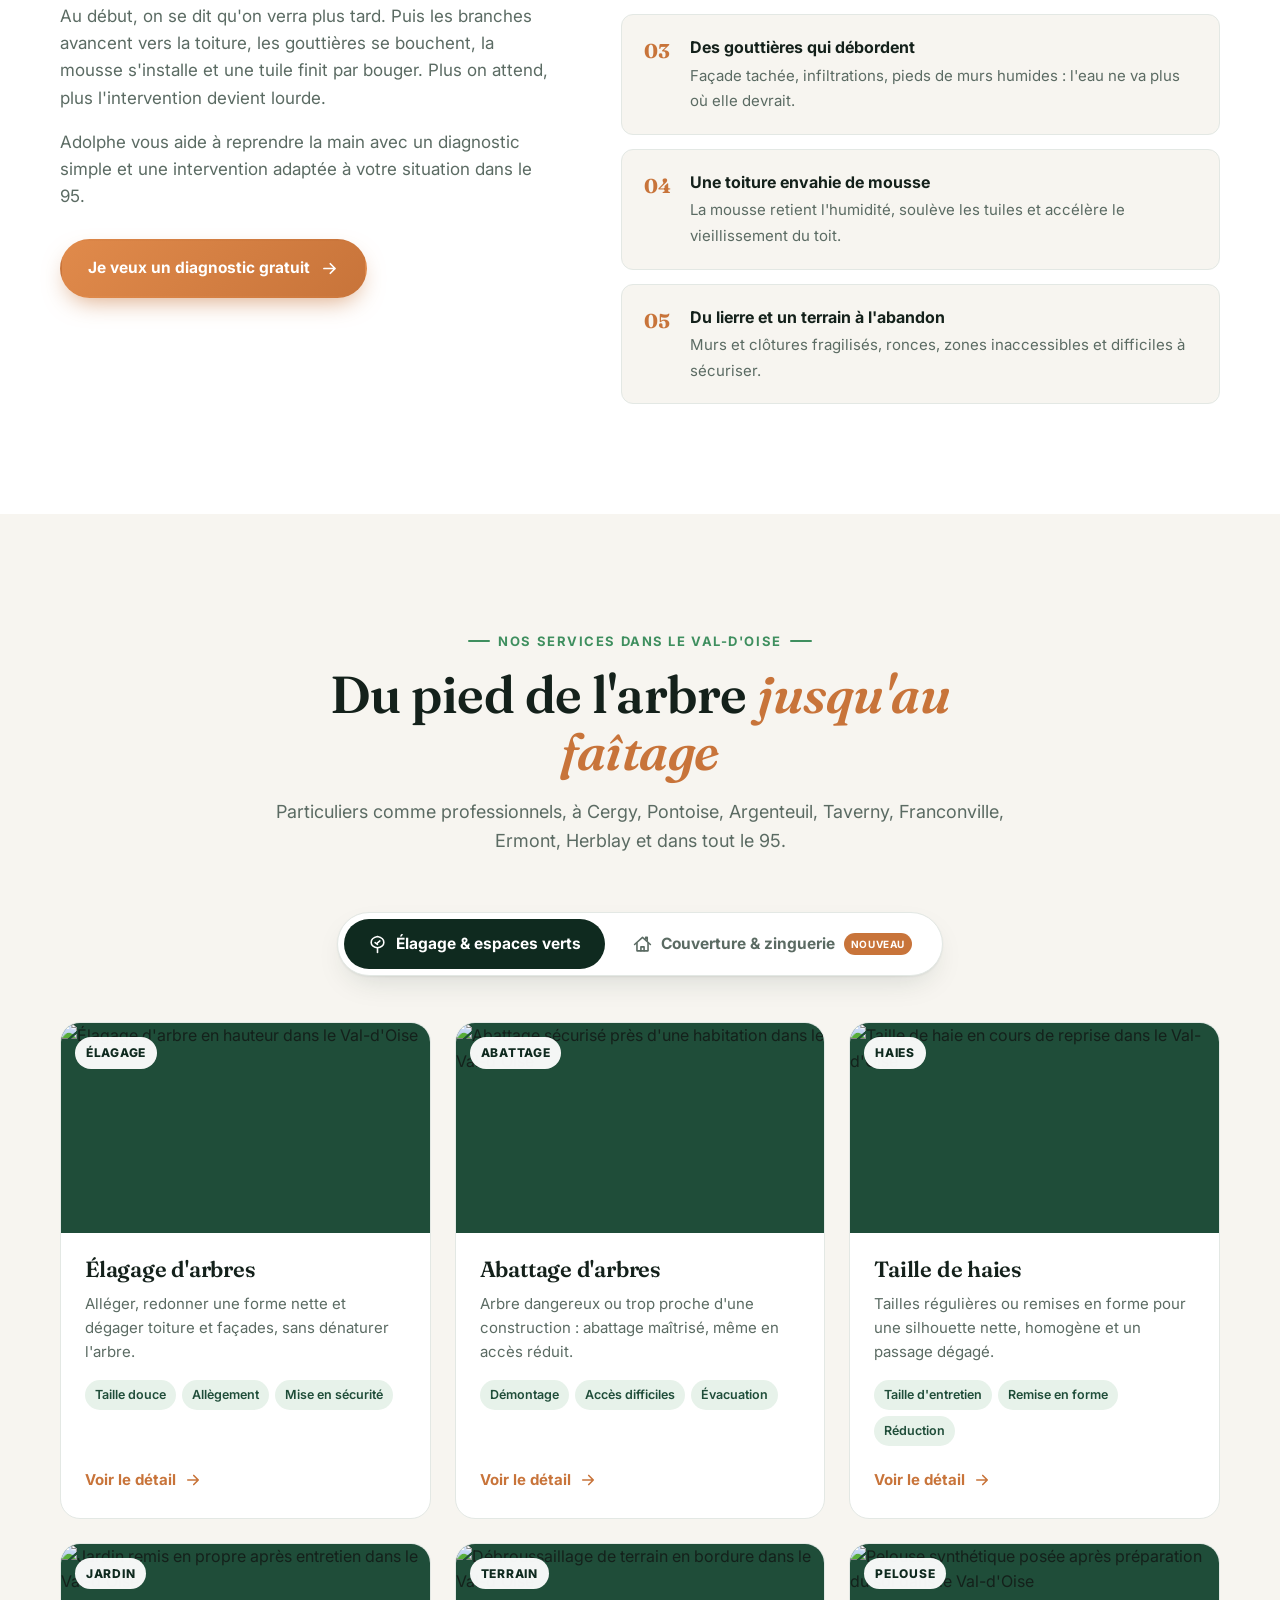
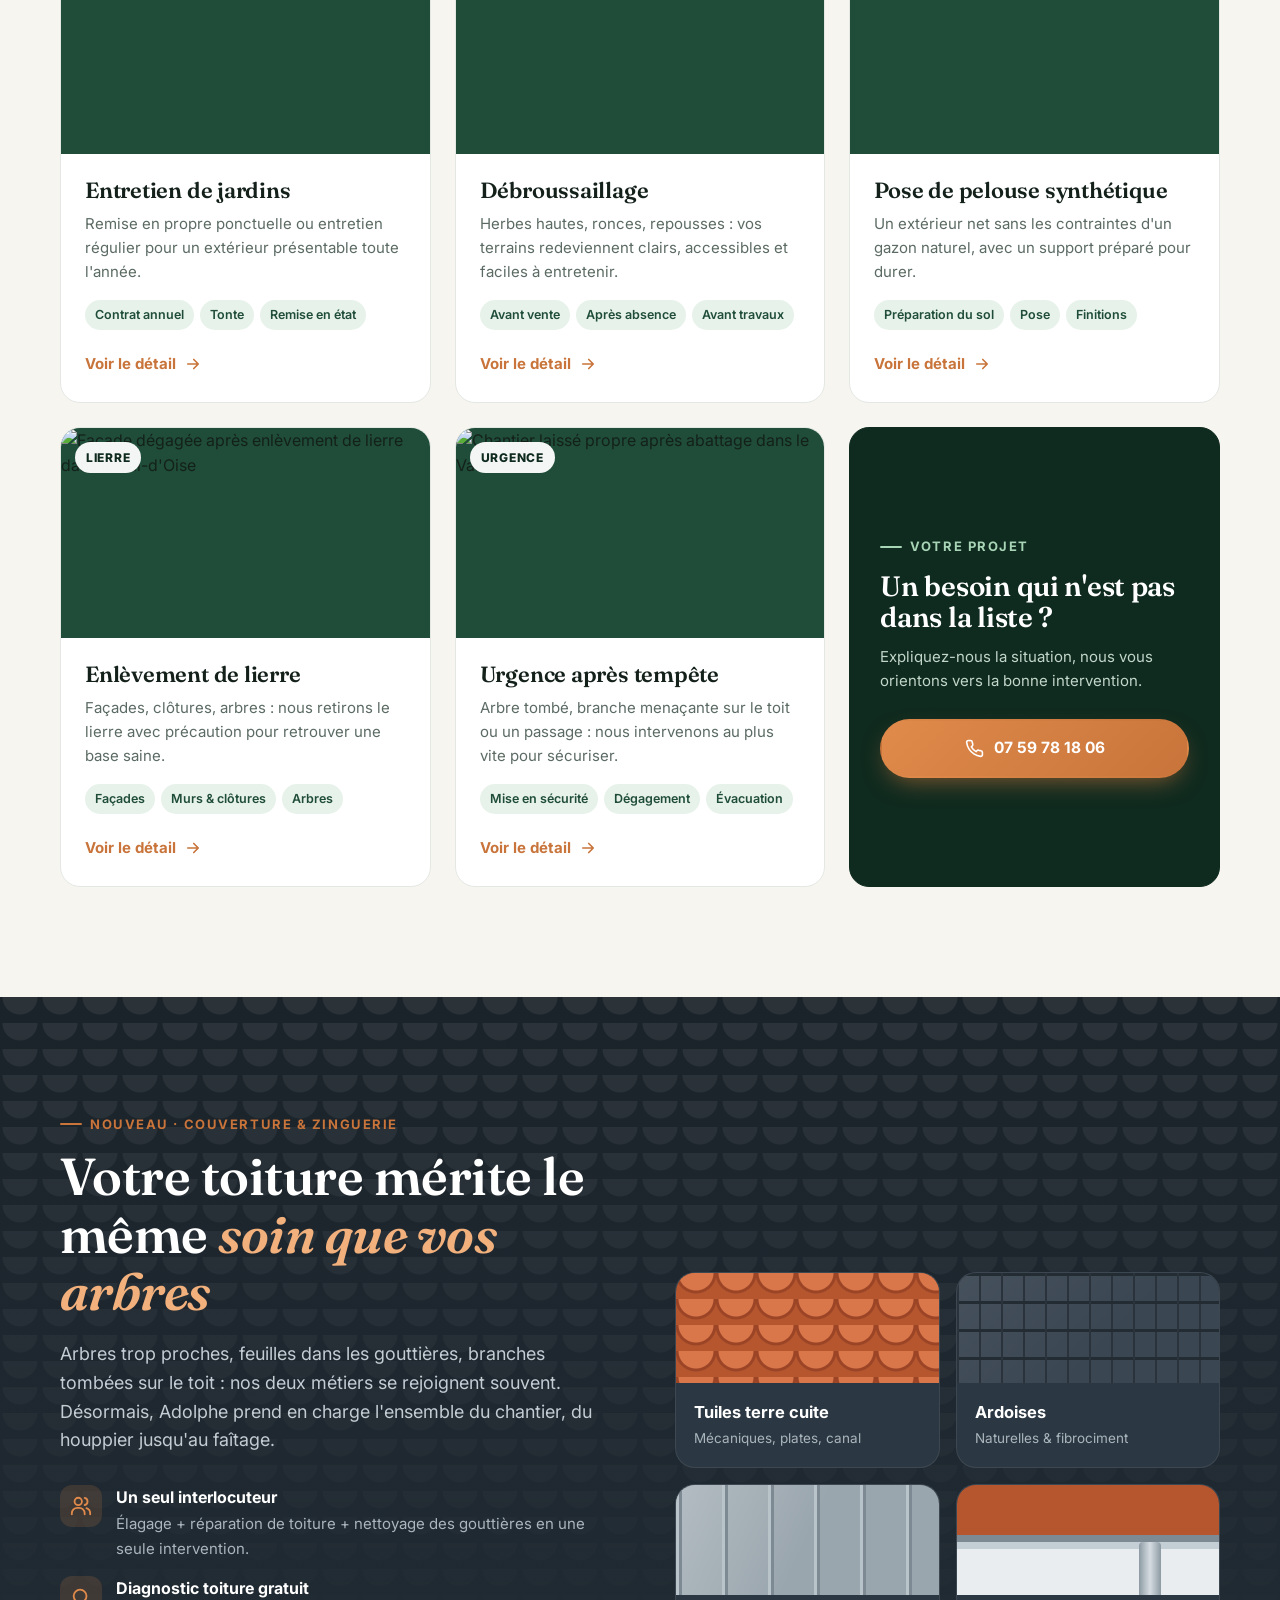
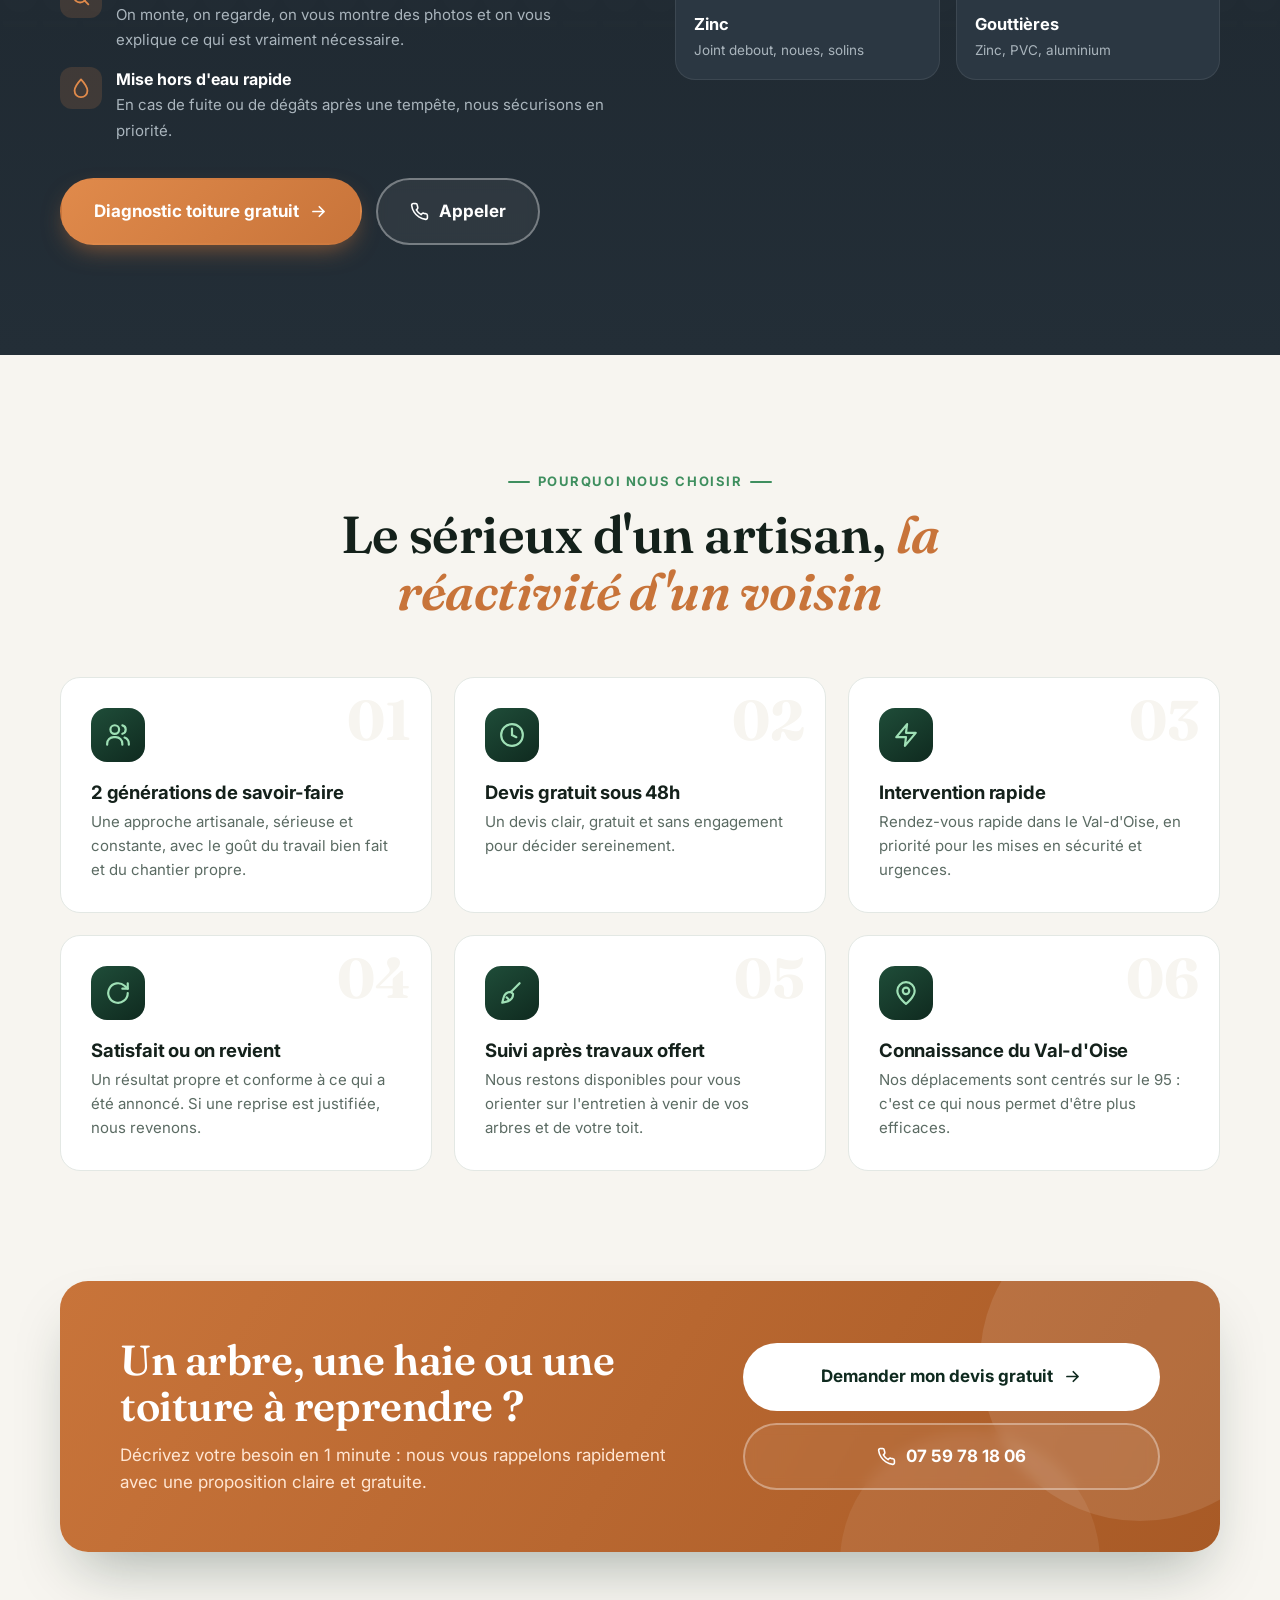
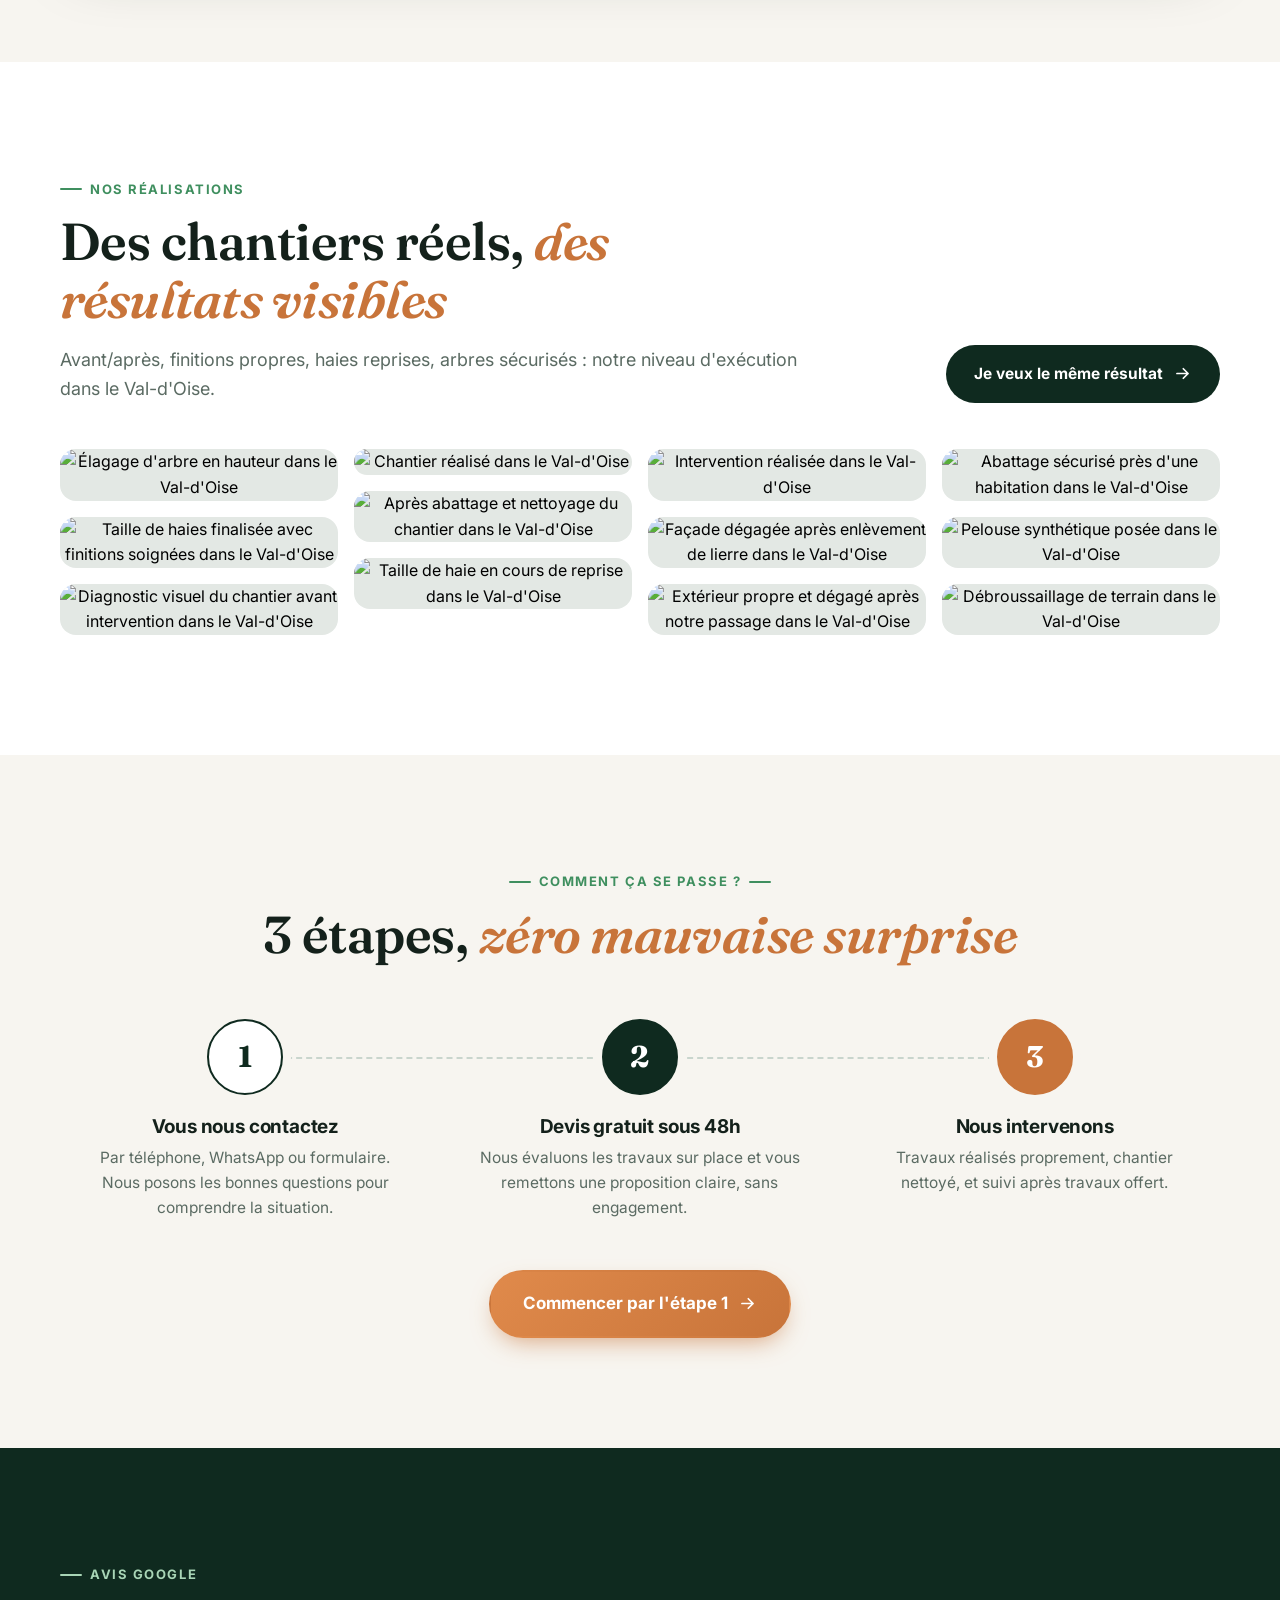
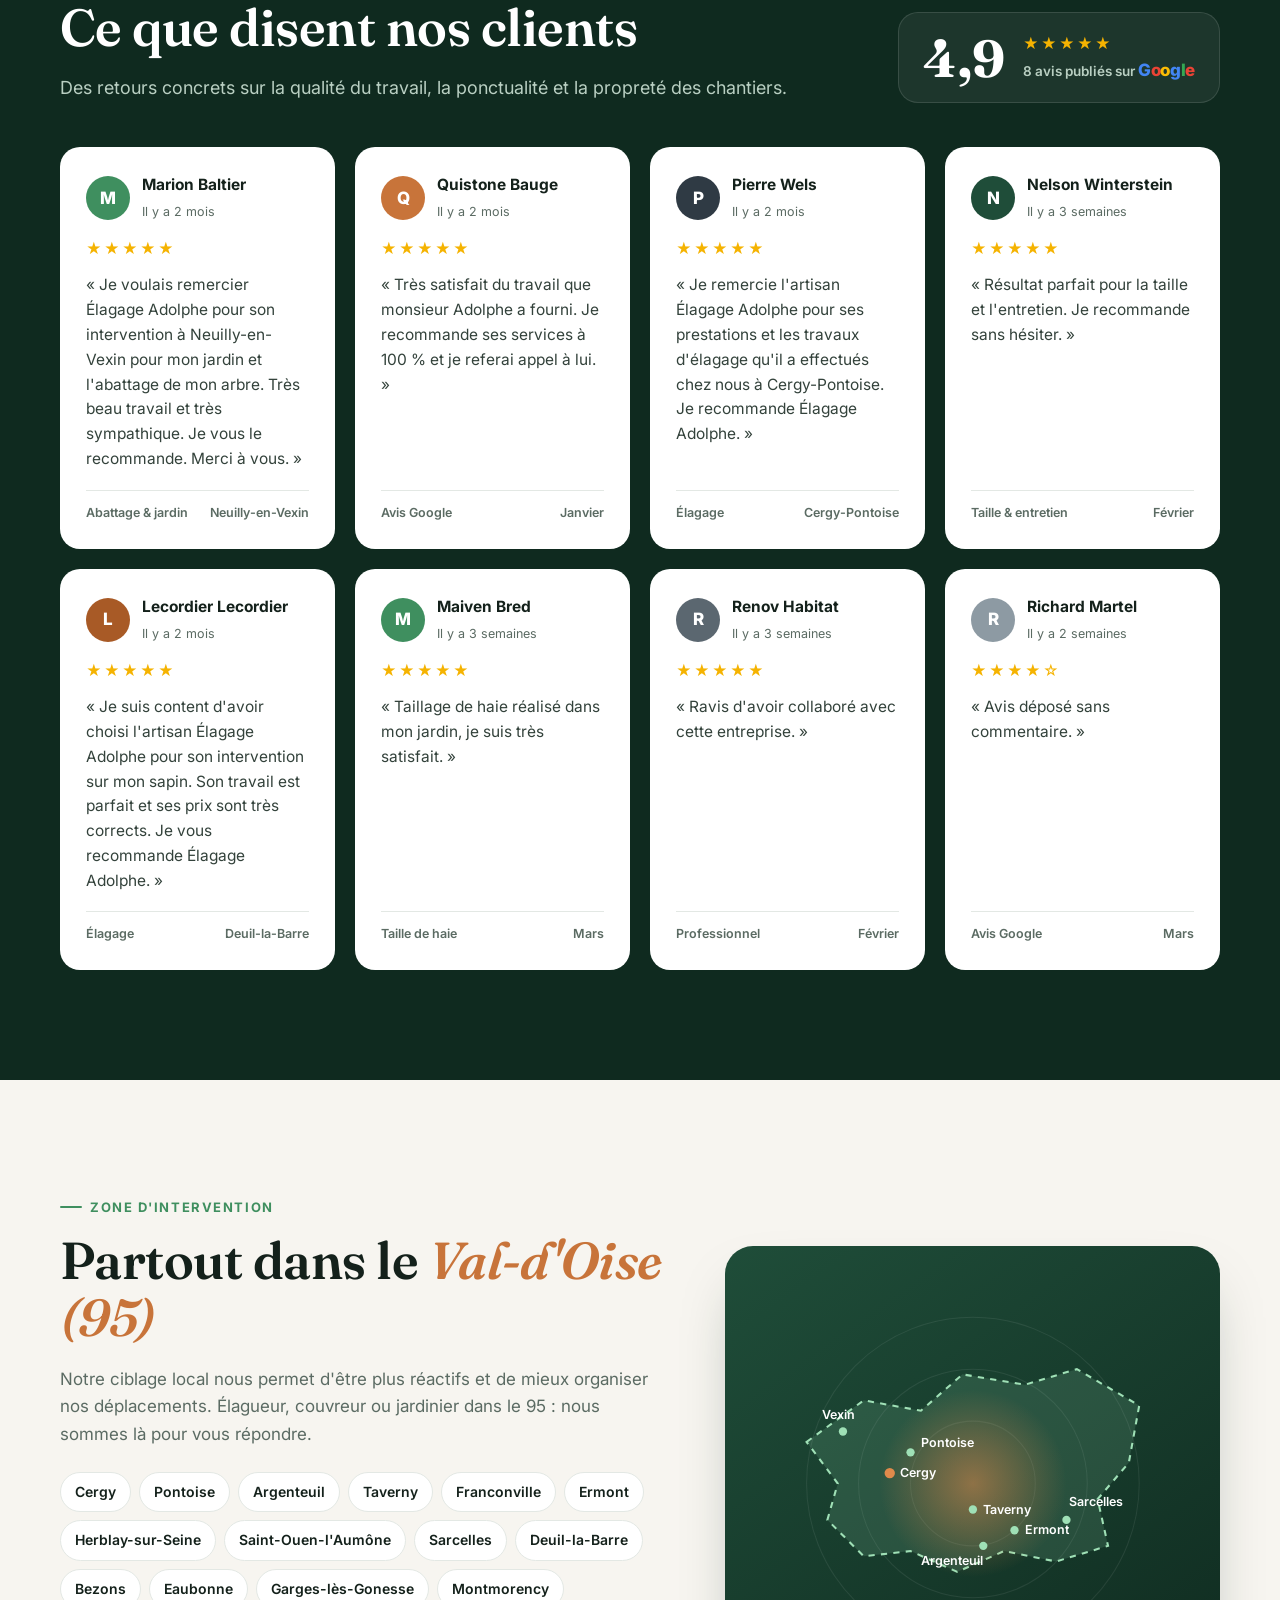
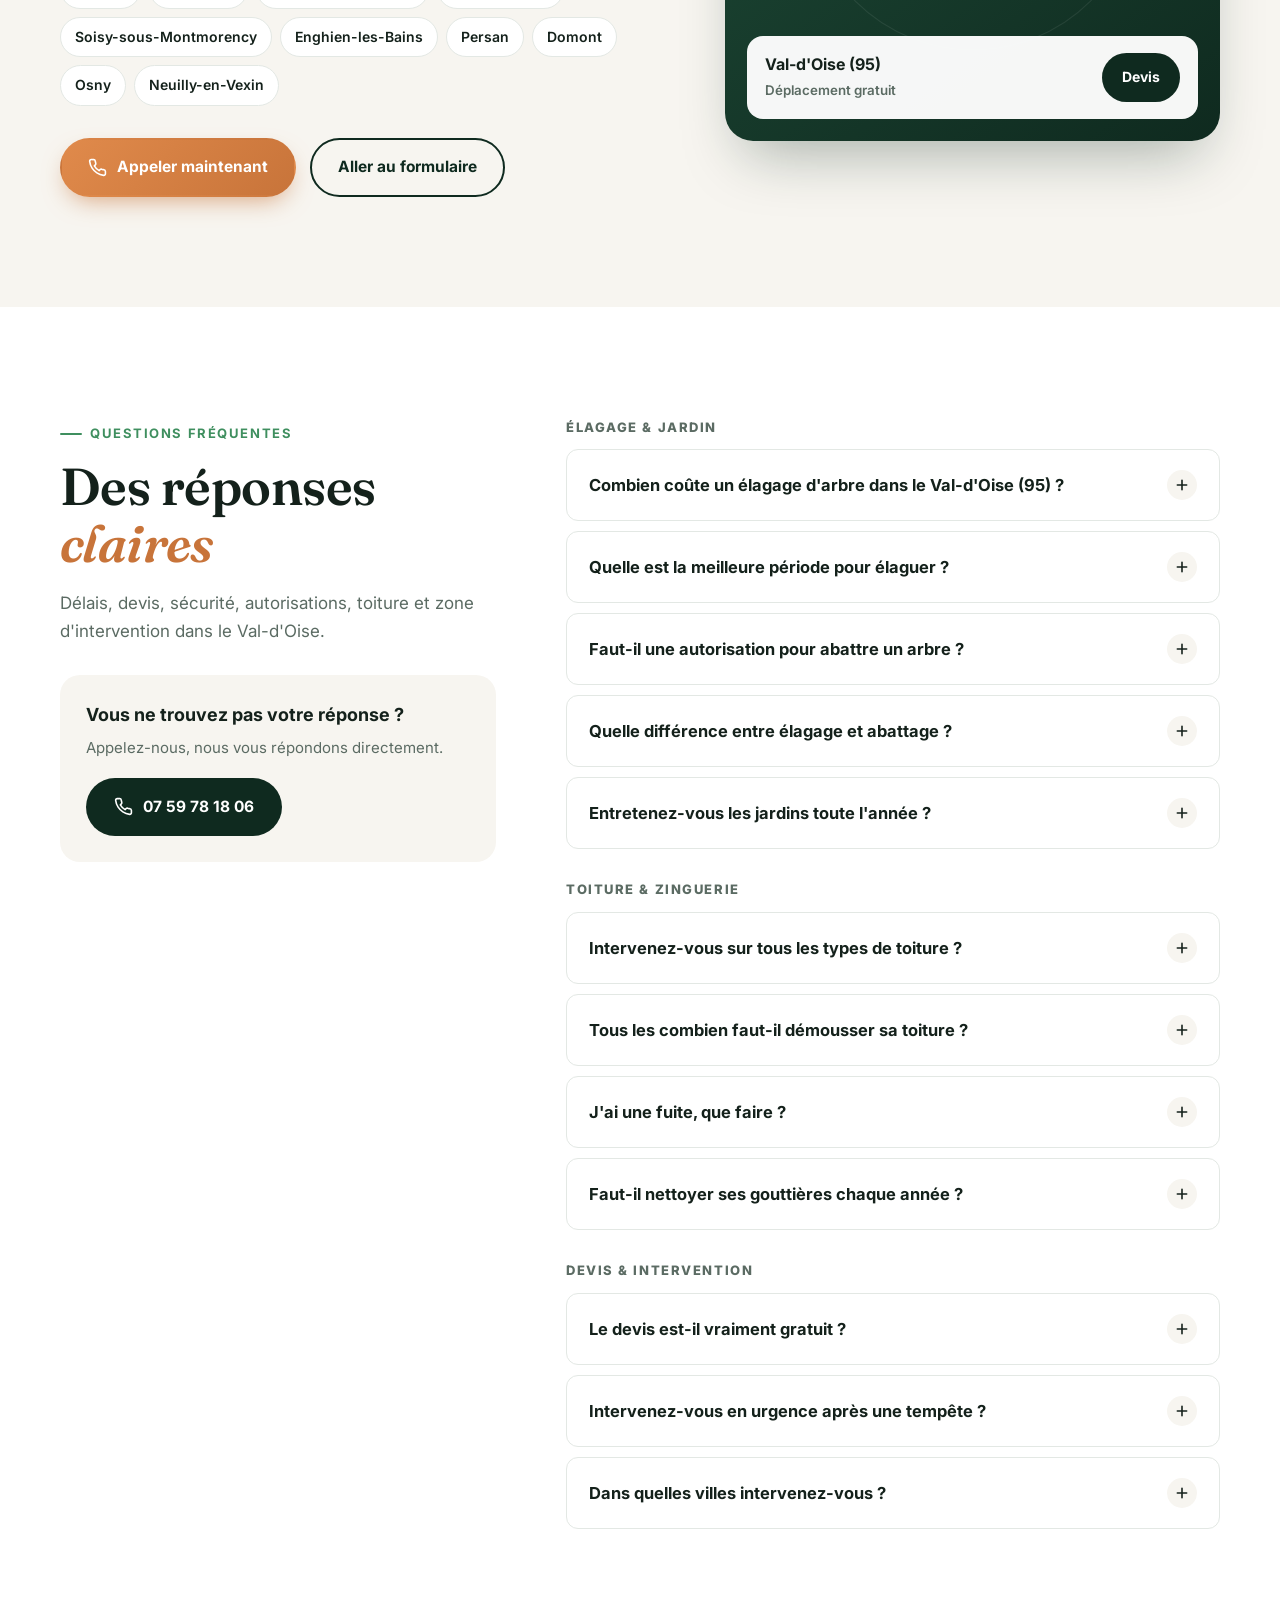
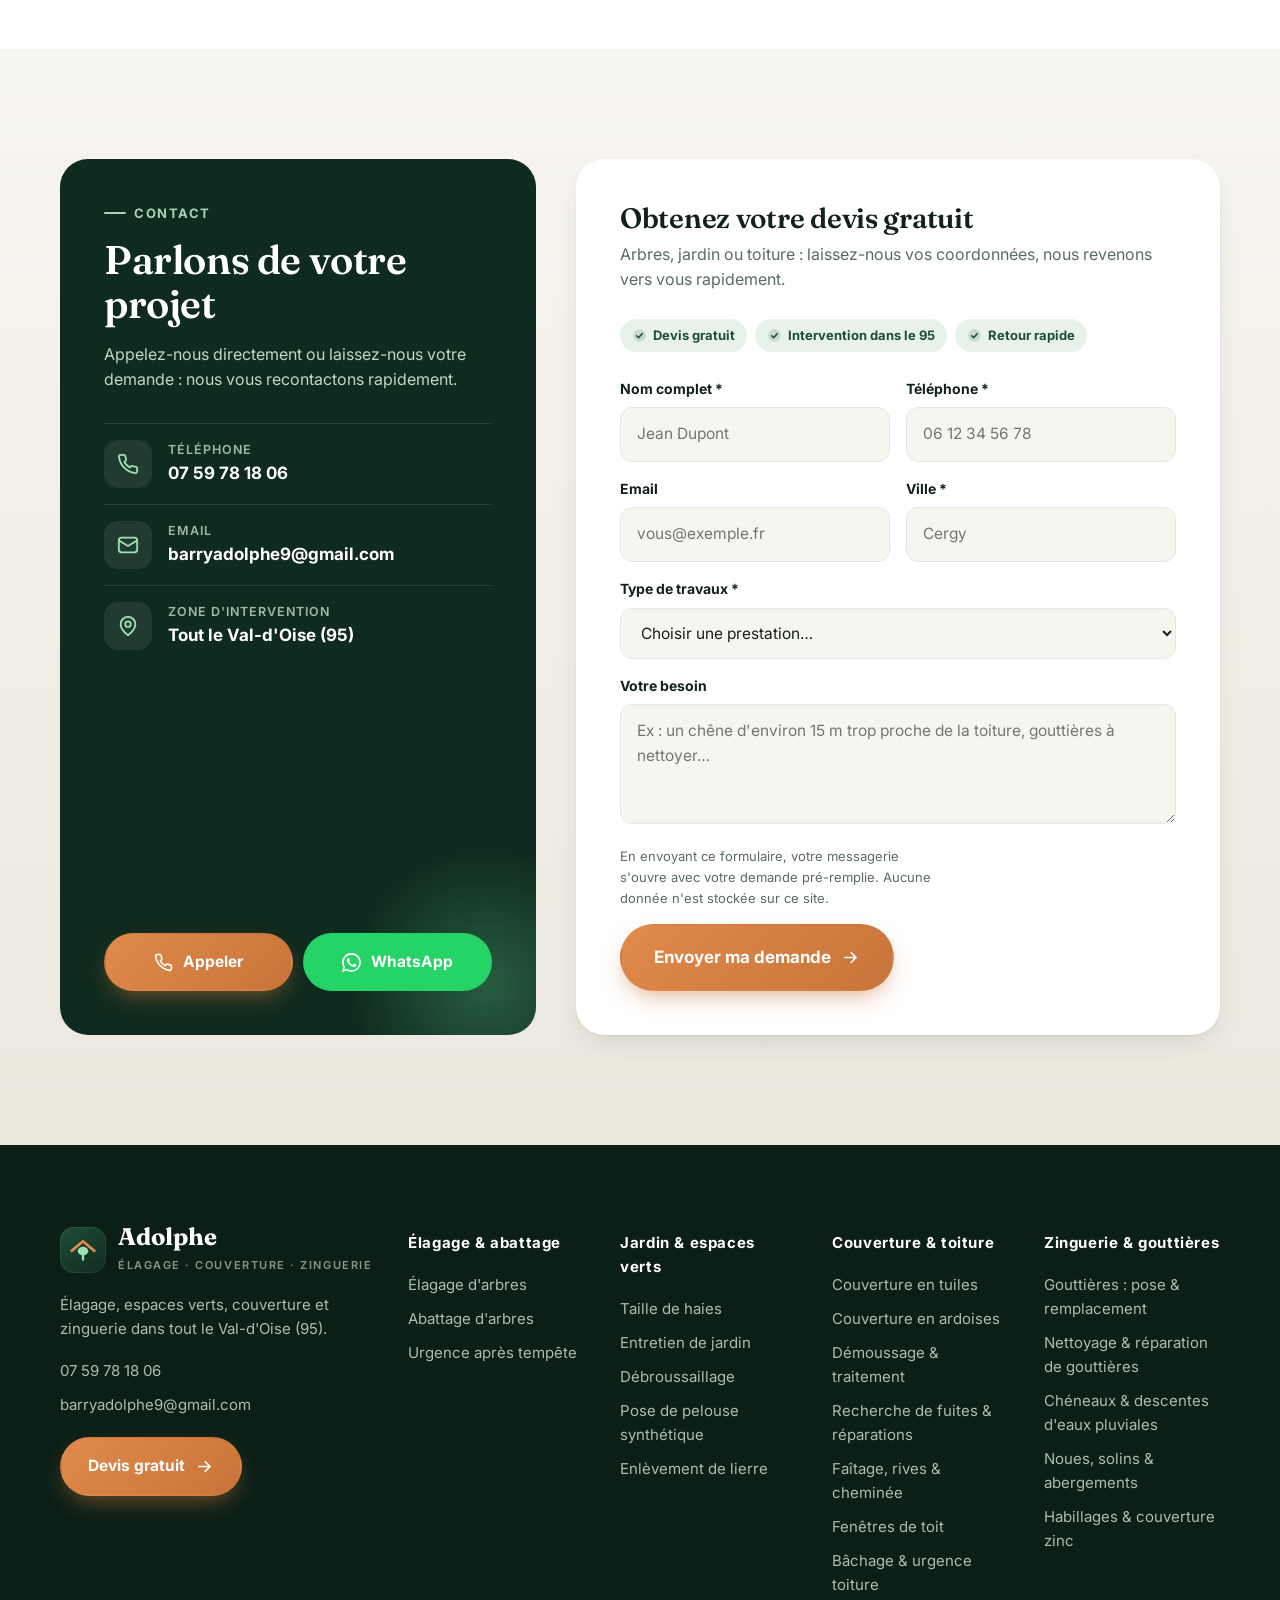
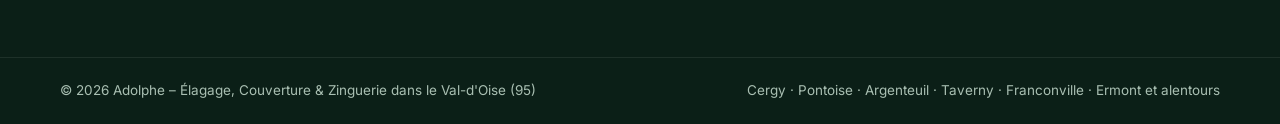
==== commit cbcd2dd2: "Reprise du logo d'origine, fondu dans le design - Logo upload-logo-site.png de l'ancien site dans l'" ====
--- a/index.html
+++ b/index.html
@@ -120,8 +120,7 @@
 <header class="header" id="header">
   <div class="container">
     <a href="#accueil" class="brand" aria-label="Adolphe – accueil">
-      <span class="brand-mark"><svg><use href="#i-logo"/></svg></span>
-      <span><span class="brand-name">Adolphe</span><span class="brand-sub">Élagage · Couverture · Zinguerie</span></span>
+      <img class="brand-logo" src="https://adolphe-elagage.fr/wp-content/uploads/2026/03/upload-logo-site.png" alt="Logo Élagage Adolphe" width="180" height="44" decoding="async" onerror="this.parentNode.classList.add('no-logo')"><span class="brand-fallback"><span class="brand-mark"><svg><use href="#i-logo"/></svg></span><span><span class="brand-name">Adolphe</span><span class="brand-sub">Élagage · Couverture · Zinguerie</span></span></span>
     </a>
     <nav class="nav" aria-label="Navigation principale">
       <div class="dd"><button aria-expanded="false" aria-haspopup="true">Nos métiers <svg><use href="#i-right"/></svg></button><div class="dd-menu"><div><h5>Nature</h5><a href="elagage.html"><svg><use href="#i-tree"/></svg> Élagage &amp; abattage</a><a href="elagage.html#elagage-arbres" style="padding-left:38px;font-weight:500;font-size:13.5px;color:var(--muted)">Élagage d'arbres</a><a href="elagage.html#abattage" style="padding-left:38px;font-weight:500;font-size:13.5px;color:var(--muted)">Abattage d'arbres</a><a href="elagage.html#urgence" style="padding-left:38px;font-weight:500;font-size:13.5px;color:var(--muted)">Urgence après tempête</a><a href="espaces-verts.html"><svg><use href="#i-broom"/></svg> Jardin &amp; espaces verts</a><a href="espaces-verts.html#taille-de-haies" style="padding-left:38px;font-weight:500;font-size:13.5px;color:var(--muted)">Taille de haies</a><a href="espaces-verts.html#entretien-de-jardin" style="padding-left:38px;font-weight:500;font-size:13.5px;color:var(--muted)">Entretien de jardin</a><a href="espaces-verts.html#debroussaillage" style="padding-left:38px;font-weight:500;font-size:13.5px;color:var(--muted)">Débroussaillage</a></div><div class="roof"><h5>Toiture</h5><a href="couverture.html"><svg><use href="#i-roof"/></svg> Couverture &amp; toiture</a><a href="couverture.html#tuiles" style="padding-left:38px;font-weight:500;font-size:13.5px;color:var(--muted)">Couverture en tuiles</a><a href="couverture.html#ardoises" style="padding-left:38px;font-weight:500;font-size:13.5px;color:var(--muted)">Couverture en ardoises</a><a href="couverture.html#demoussage" style="padding-left:38px;font-weight:500;font-size:13.5px;color:var(--muted)">Démoussage &amp; traitement</a><a href="zinguerie.html"><svg><use href="#i-gutter"/></svg> Zinguerie &amp; gouttières</a><a href="zinguerie.html#gouttieres" style="padding-left:38px;font-weight:500;font-size:13.5px;color:var(--muted)">Gouttières : pose &amp; remplacement</a><a href="zinguerie.html#nettoyage-gouttieres" style="padding-left:38px;font-weight:500;font-size:13.5px;color:var(--muted)">Nettoyage &amp; réparation de gouttières</a><a href="zinguerie.html#descentes" style="padding-left:38px;font-weight:500;font-size:13.5px;color:var(--muted)">Chéneaux &amp; descentes d'eaux pluviales</a></div></div></div>
@@ -765,9 +764,8 @@
 <footer class="footer">
   <div class="container footer-grid">
     <div>
-      <a href="#accueil" class="brand">
-        <span class="brand-mark"><svg><use href="#i-logo"/></svg></span>
-        <span><span class="brand-name">Adolphe</span><span class="brand-sub">Élagage · Couverture · Zinguerie</span></span>
+      <a href="#accueil" class="brand brand-footer" aria-label="Adolphe – accueil">
+        <img class="brand-logo" src="https://adolphe-elagage.fr/wp-content/uploads/2026/03/upload-logo-site.png" alt="Logo Élagage Adolphe" width="180" height="44" decoding="async" onerror="this.parentNode.classList.add('no-logo')"><span class="brand-fallback"><span class="brand-mark"><svg><use href="#i-logo"/></svg></span><span><span class="brand-name">Adolphe</span><span class="brand-sub">Élagage · Couverture · Zinguerie</span></span></span>
       </a>
       <p>Élagage, espaces verts, couverture et zinguerie dans tout le Val-d'Oise (95).</p>
       <ul>
--- a/assets/style.css
+++ b/assets/style.css
@@ -694,3 +694,17 @@
   .footer-bottom span{display:block;margin-bottom:6px}
 }
 @media (max-width:720px){.exp-badge{width:96px;height:96px;right:-6px;top:-18px;bottom:auto;border-width:4px}.exp-badge b{font-size:30px}.exp-badge small{font-size:9px}}
+
+/* ---------- Logo d'origine ---------- */
+.brand-logo{display:block;height:46px;width:auto;max-width:200px;object-fit:contain}
+.brand-fallback{display:none;align-items:center;gap:12px}
+.brand.no-logo .brand-logo{display:none}
+.brand.no-logo .brand-fallback{display:flex}
+.brand-footer{background:#fff;padding:8px 14px;border-radius:14px;box-shadow:0 10px 20px rgba(0,0,0,.18)}
+.brand-footer.no-logo{background:transparent;padding:0;box-shadow:none}
+@media (max-width:720px){.brand-logo{height:38px;max-width:160px}}
+.brand-footer{display:inline-flex;width:auto}
+
+/* Logo fondu dans le site : un éventuel fond blanc du PNG disparaît dans le beige */
+.brand-logo{mix-blend-mode:multiply}
+.brand-footer{background:var(--bg);padding:10px 16px;border-radius:16px;box-shadow:inset 0 0 0 1px rgba(255,255,255,.08),0 10px 24px -10px rgba(0,0,0,.45);isolation:isolate}
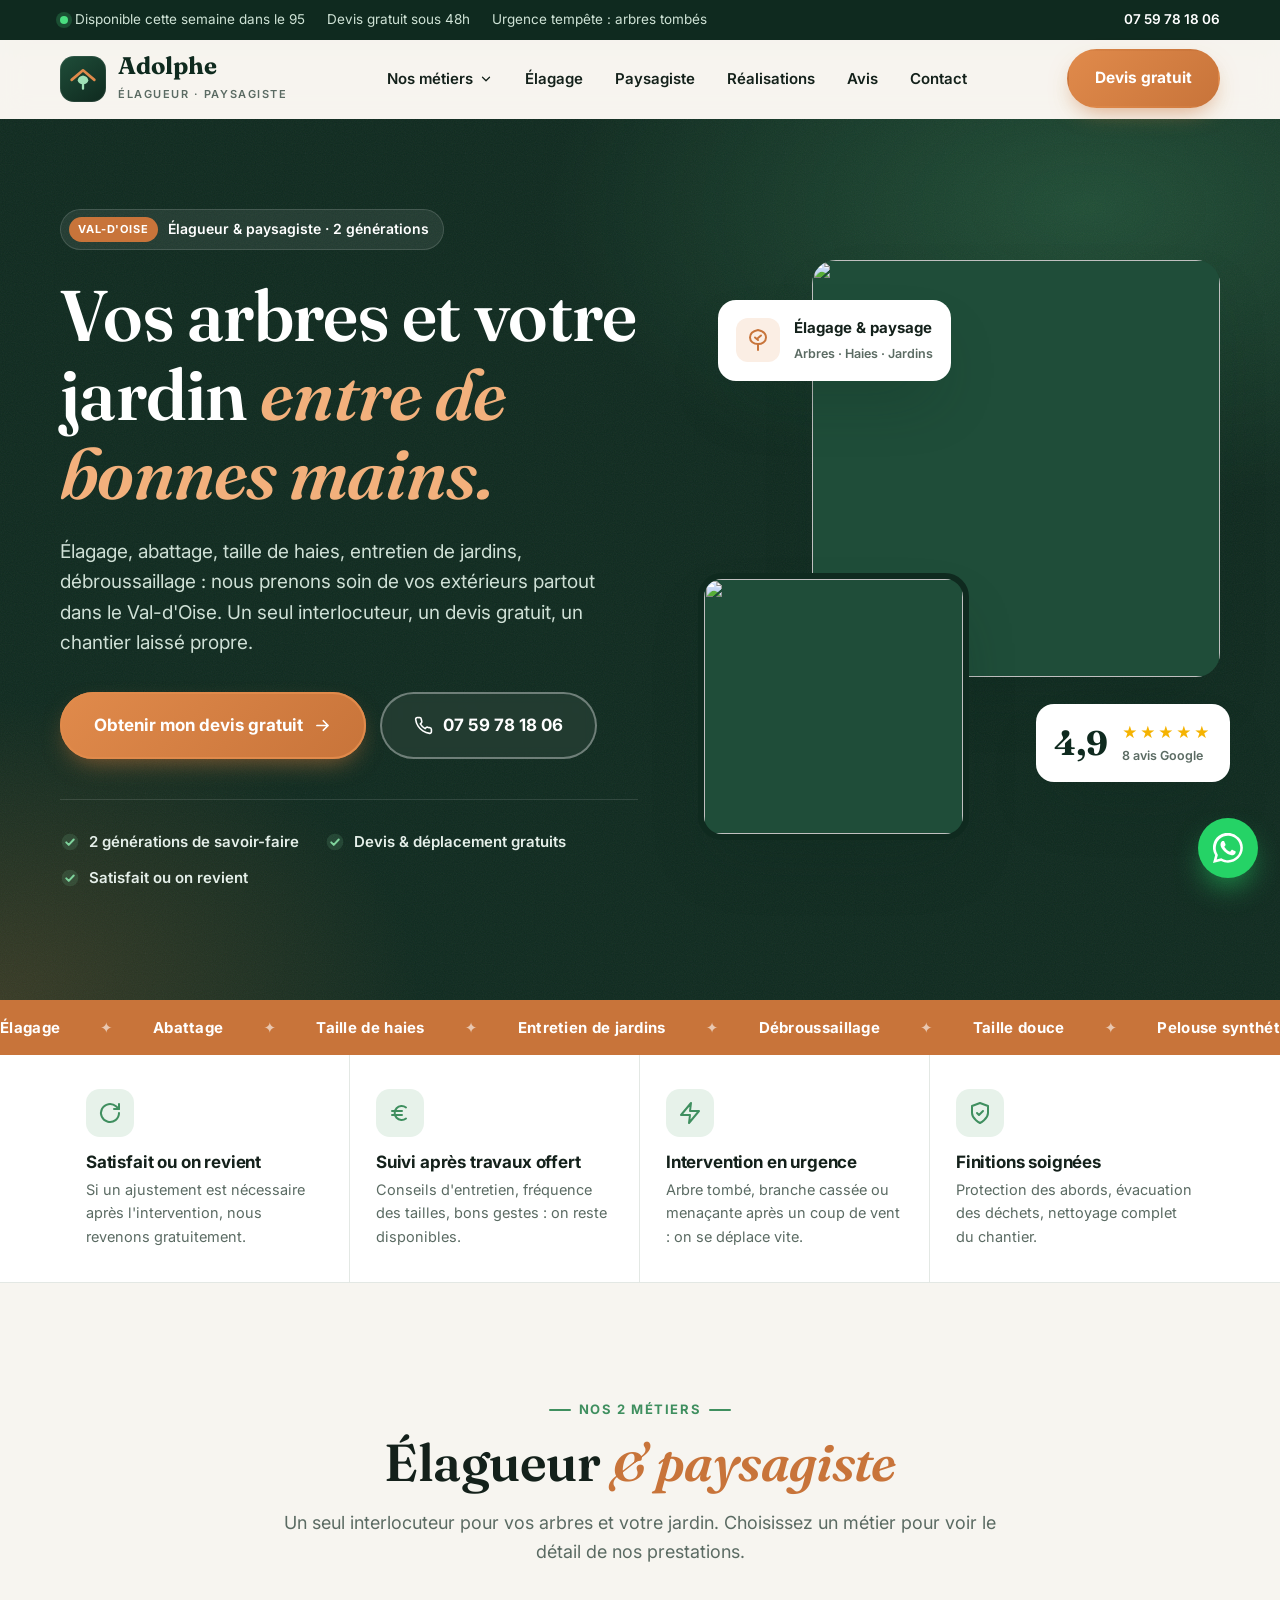
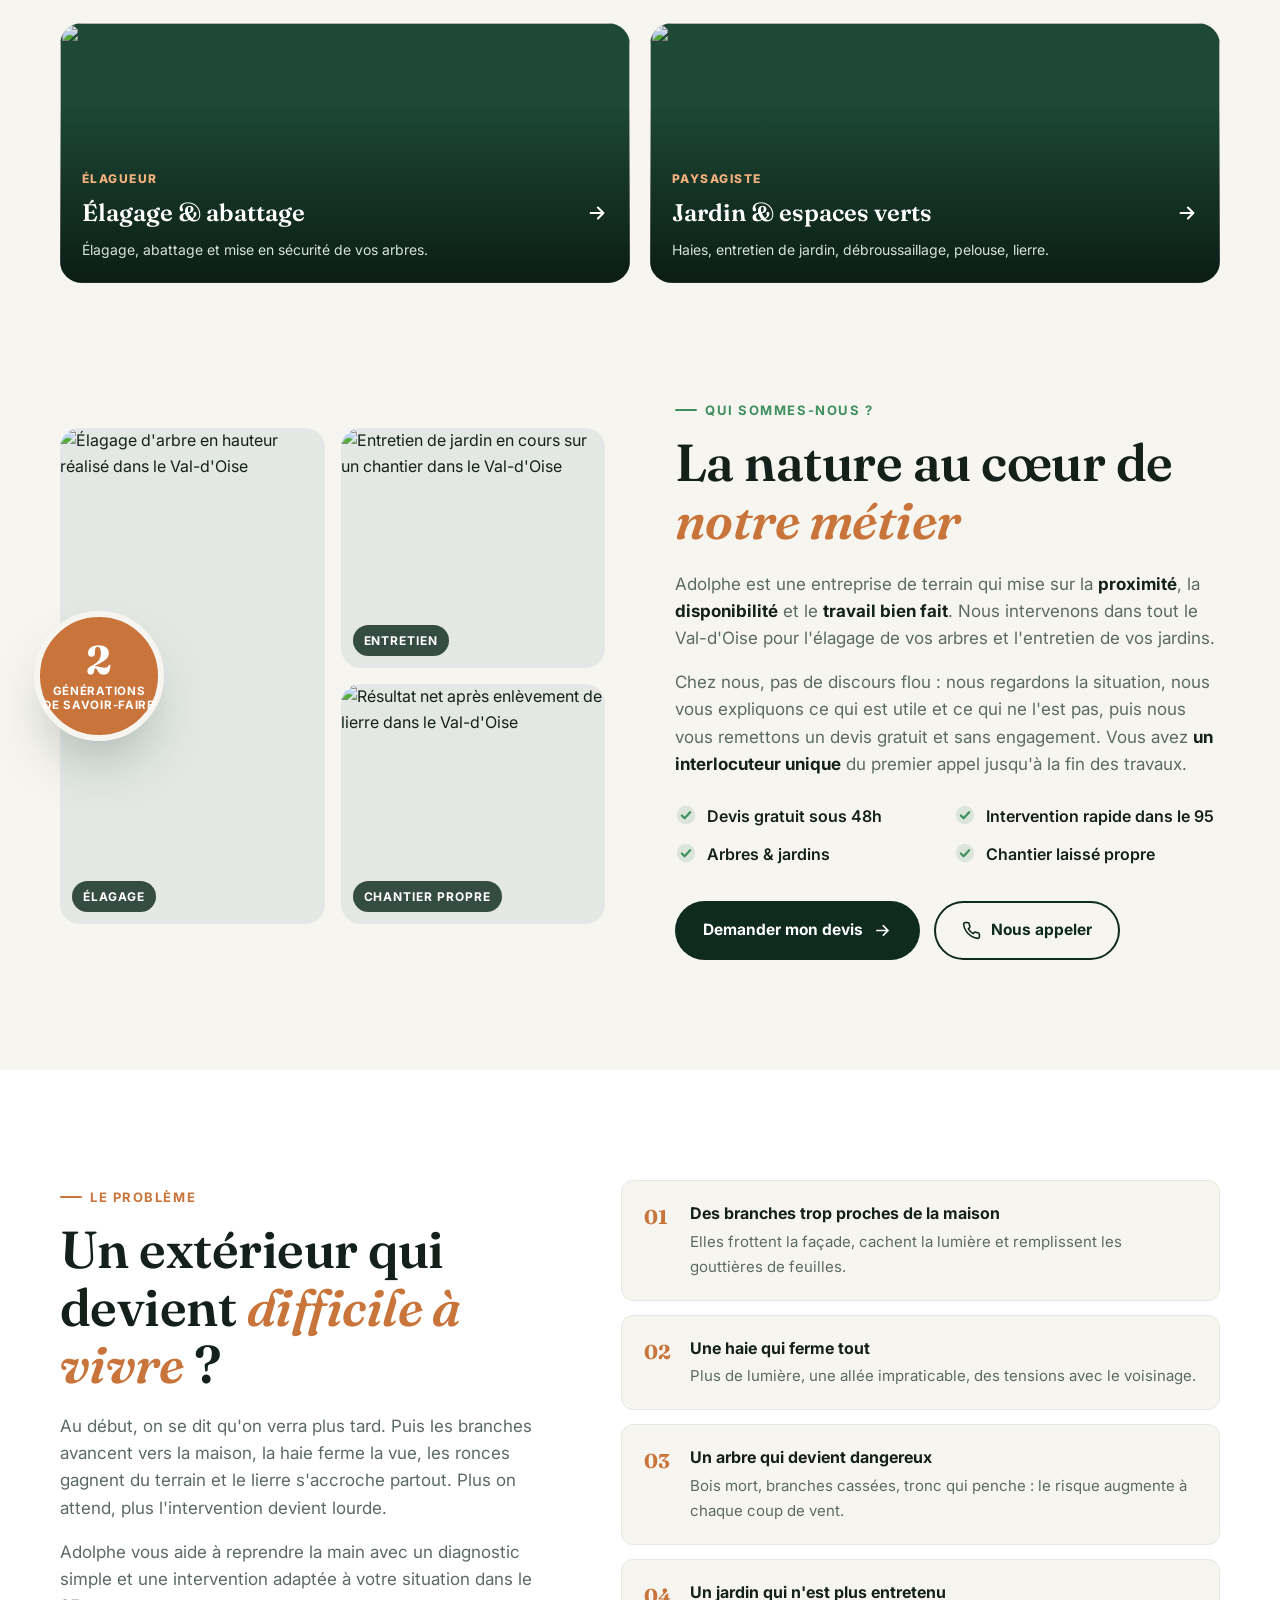
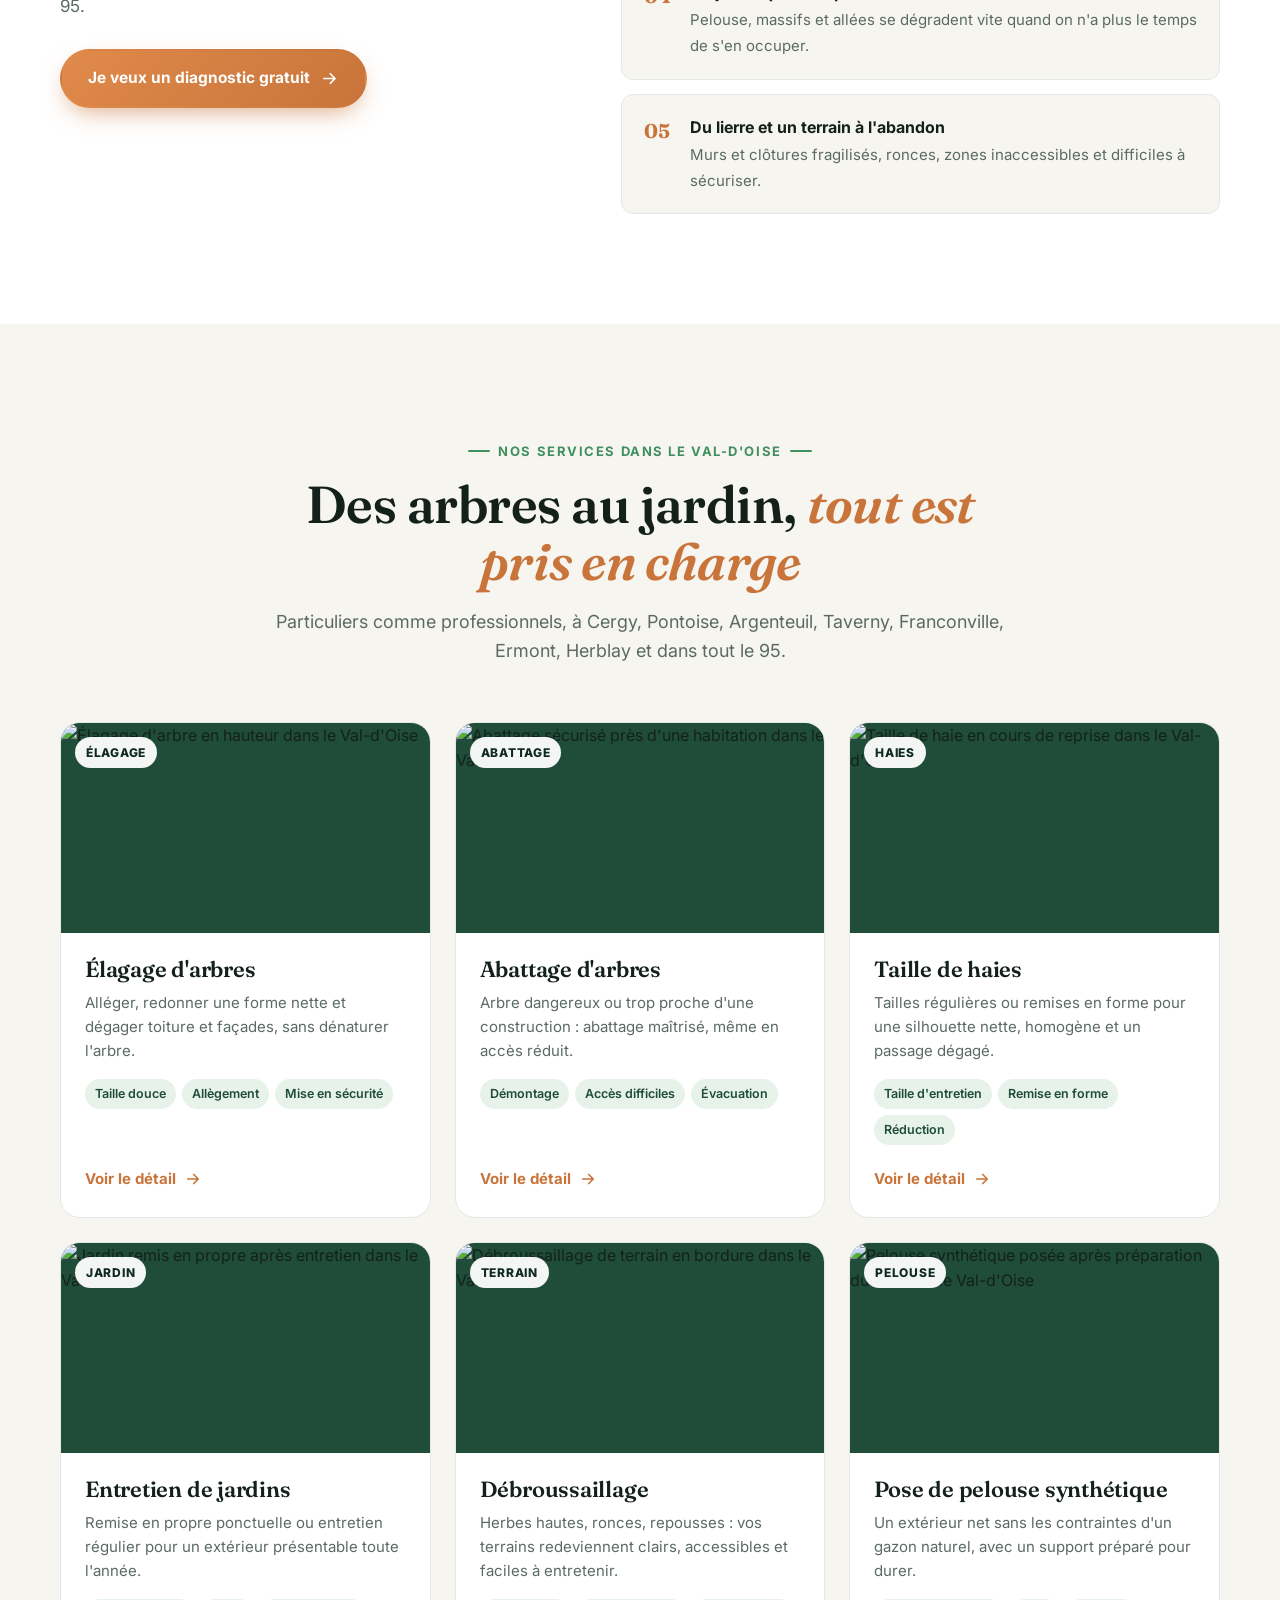
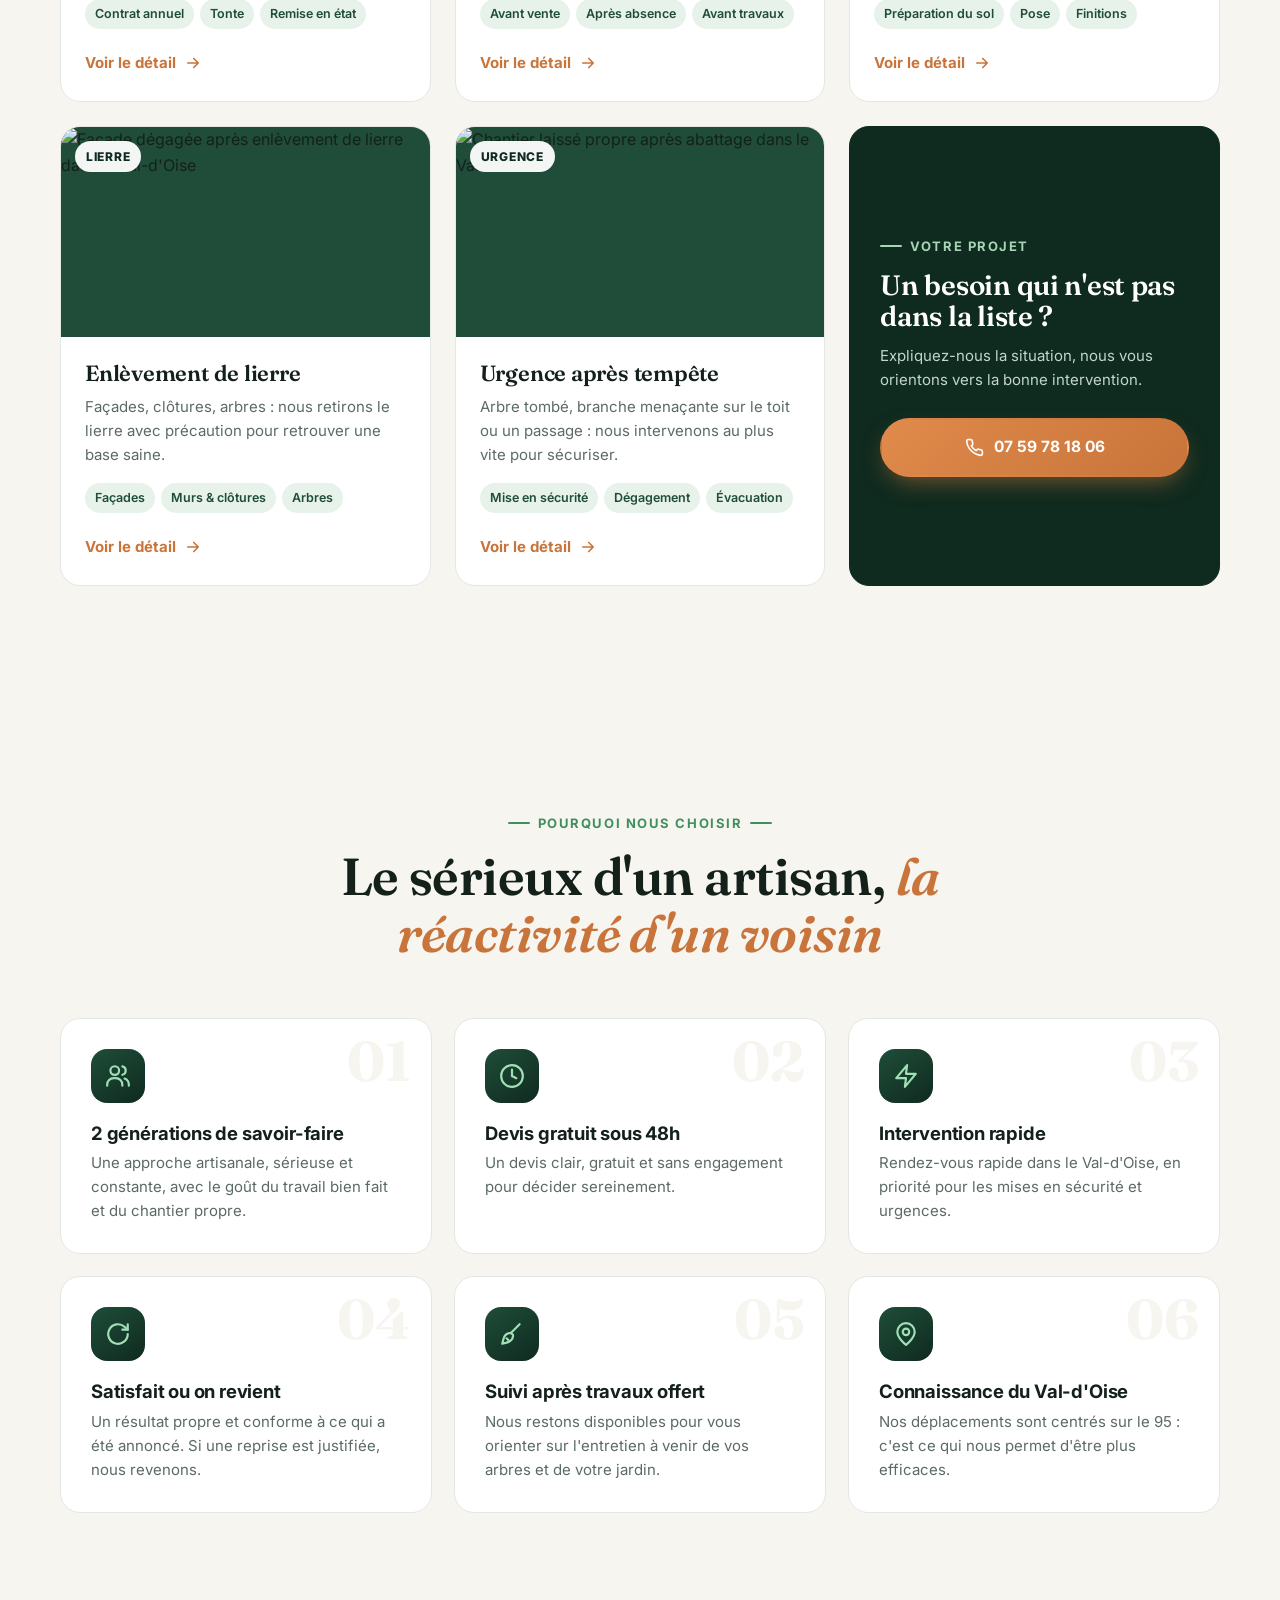
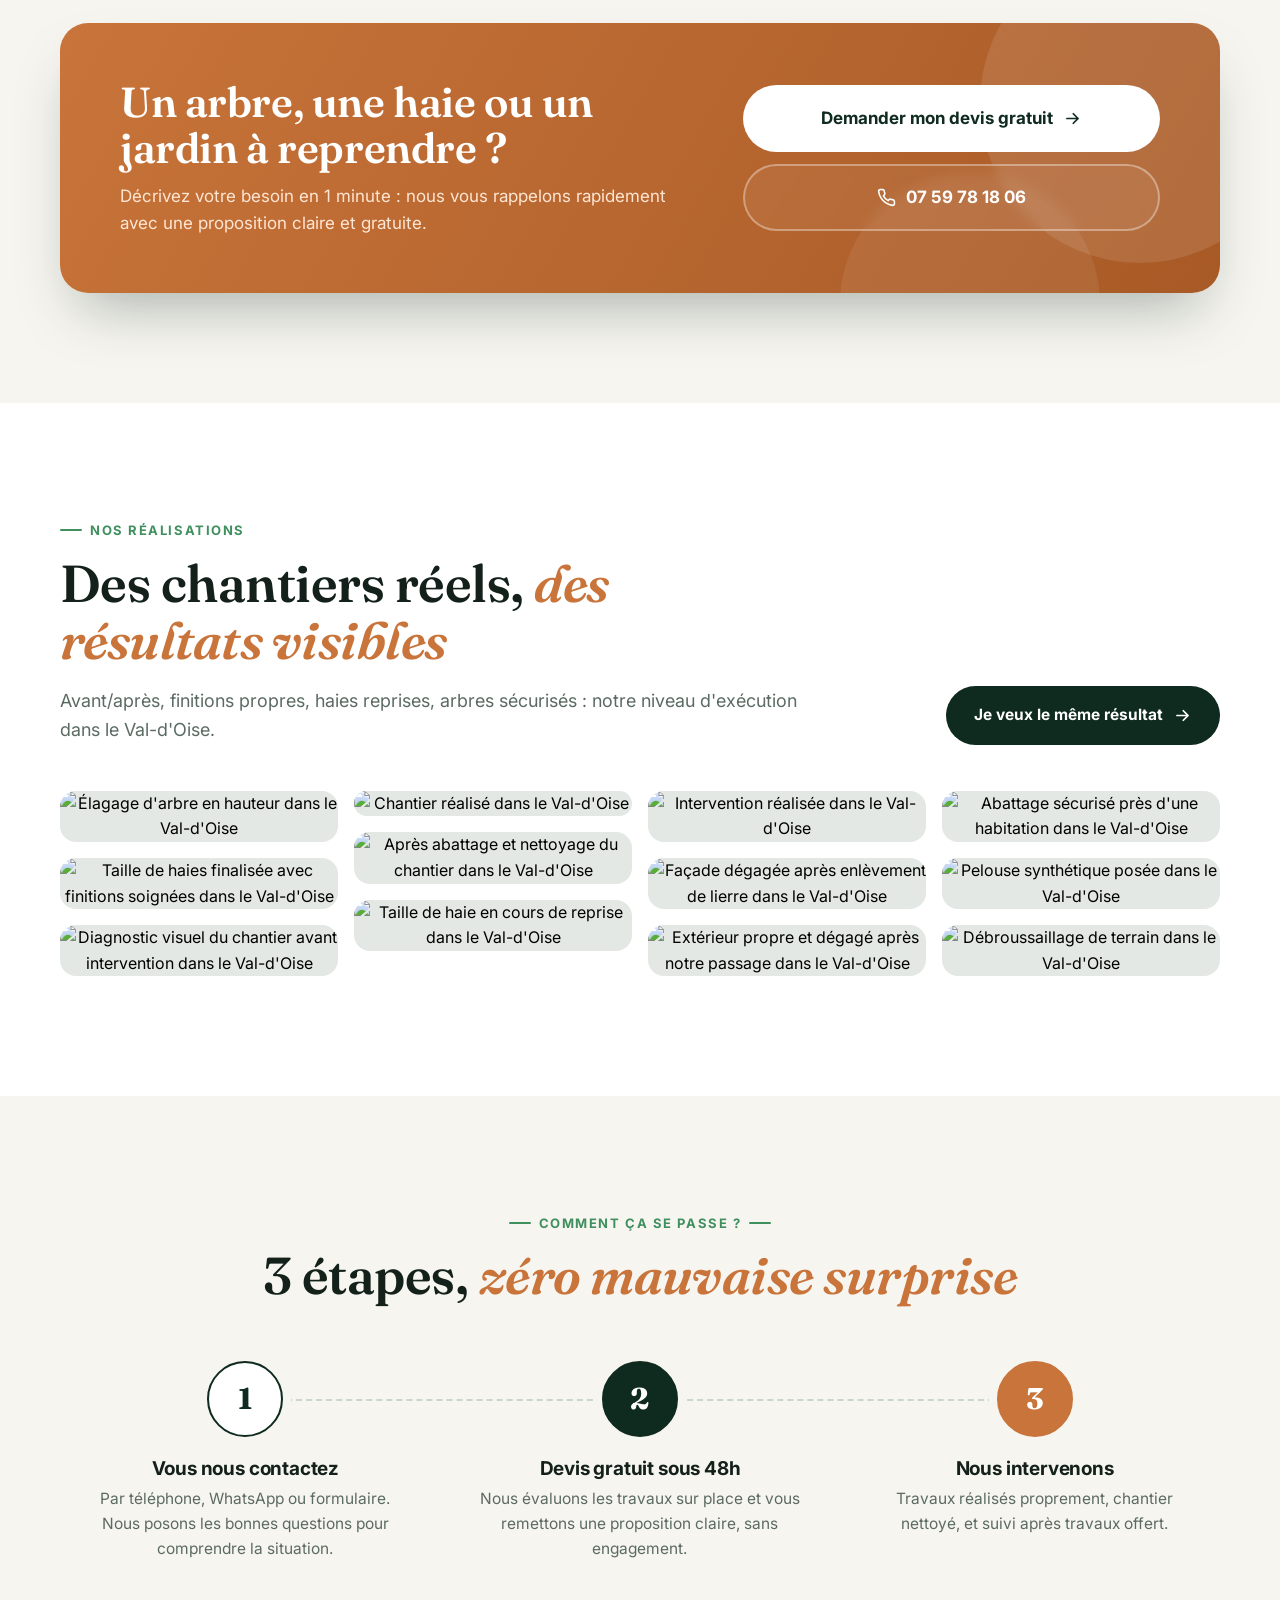
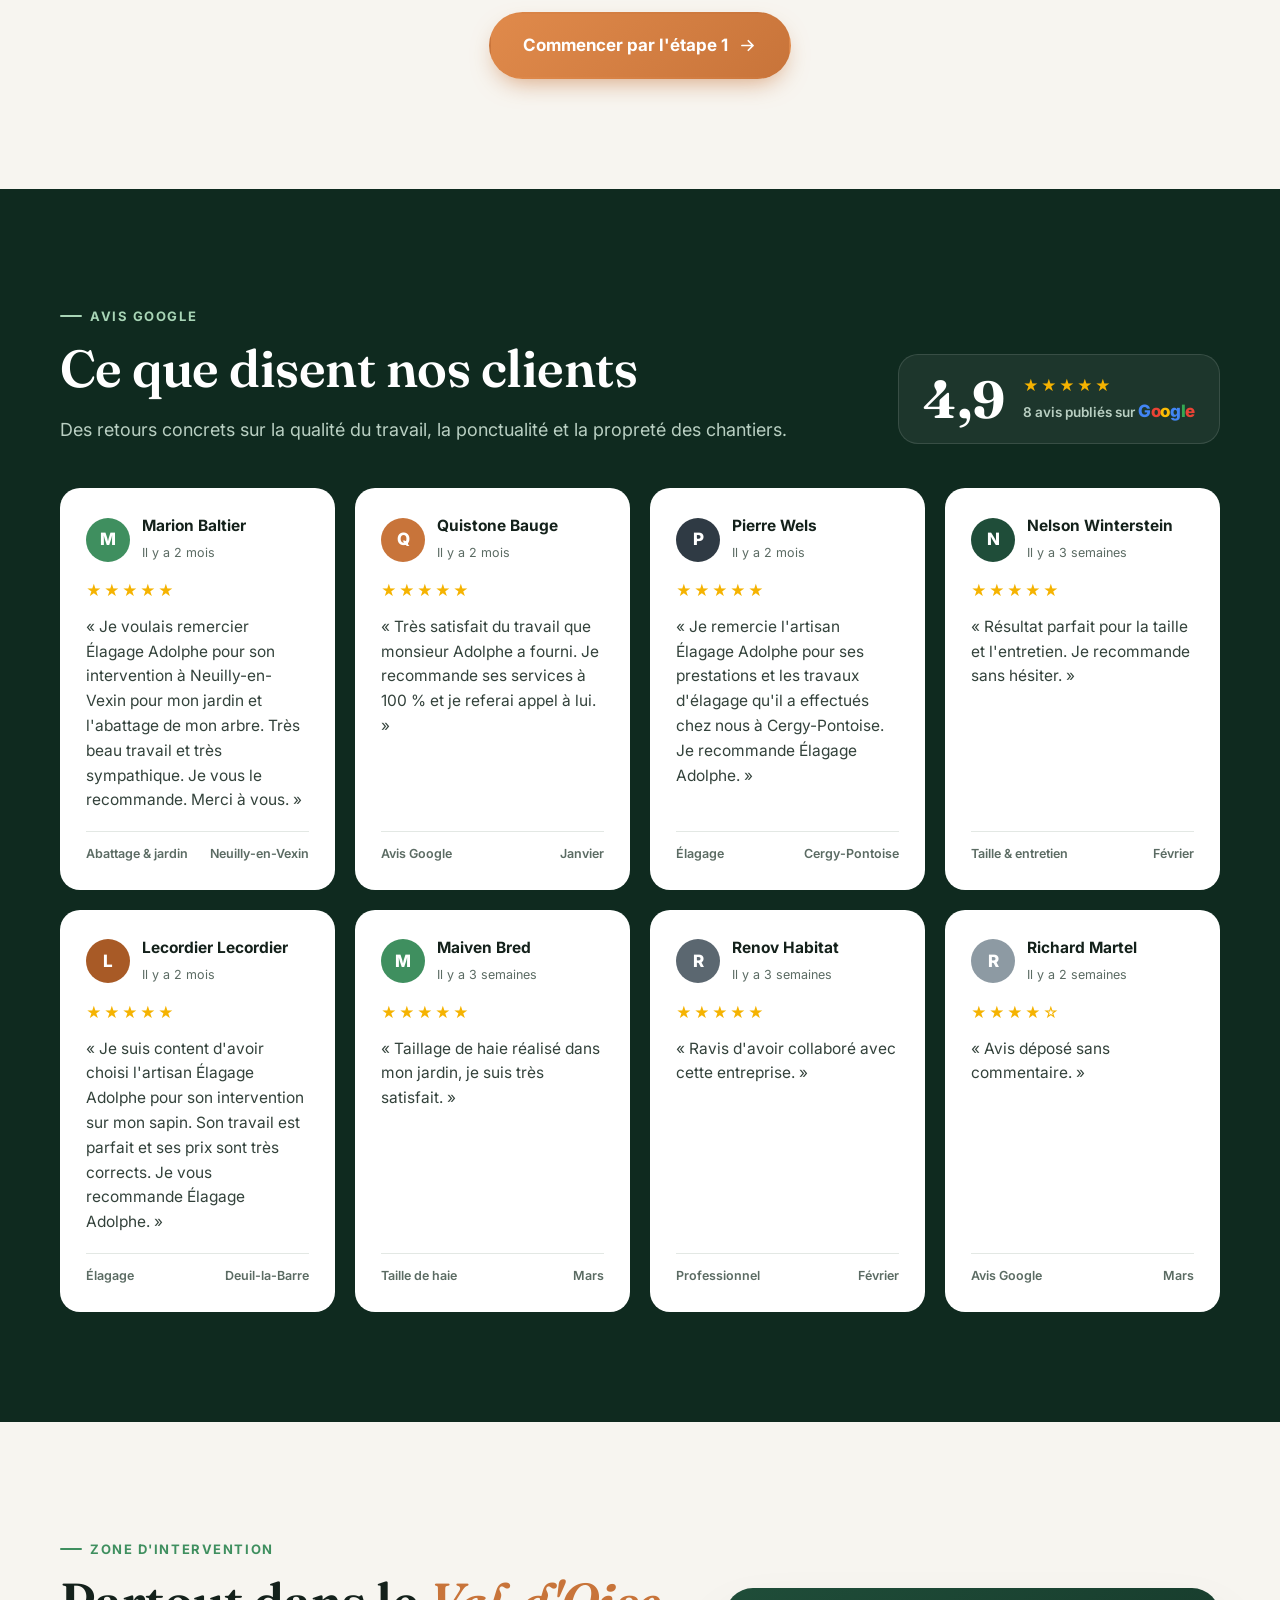
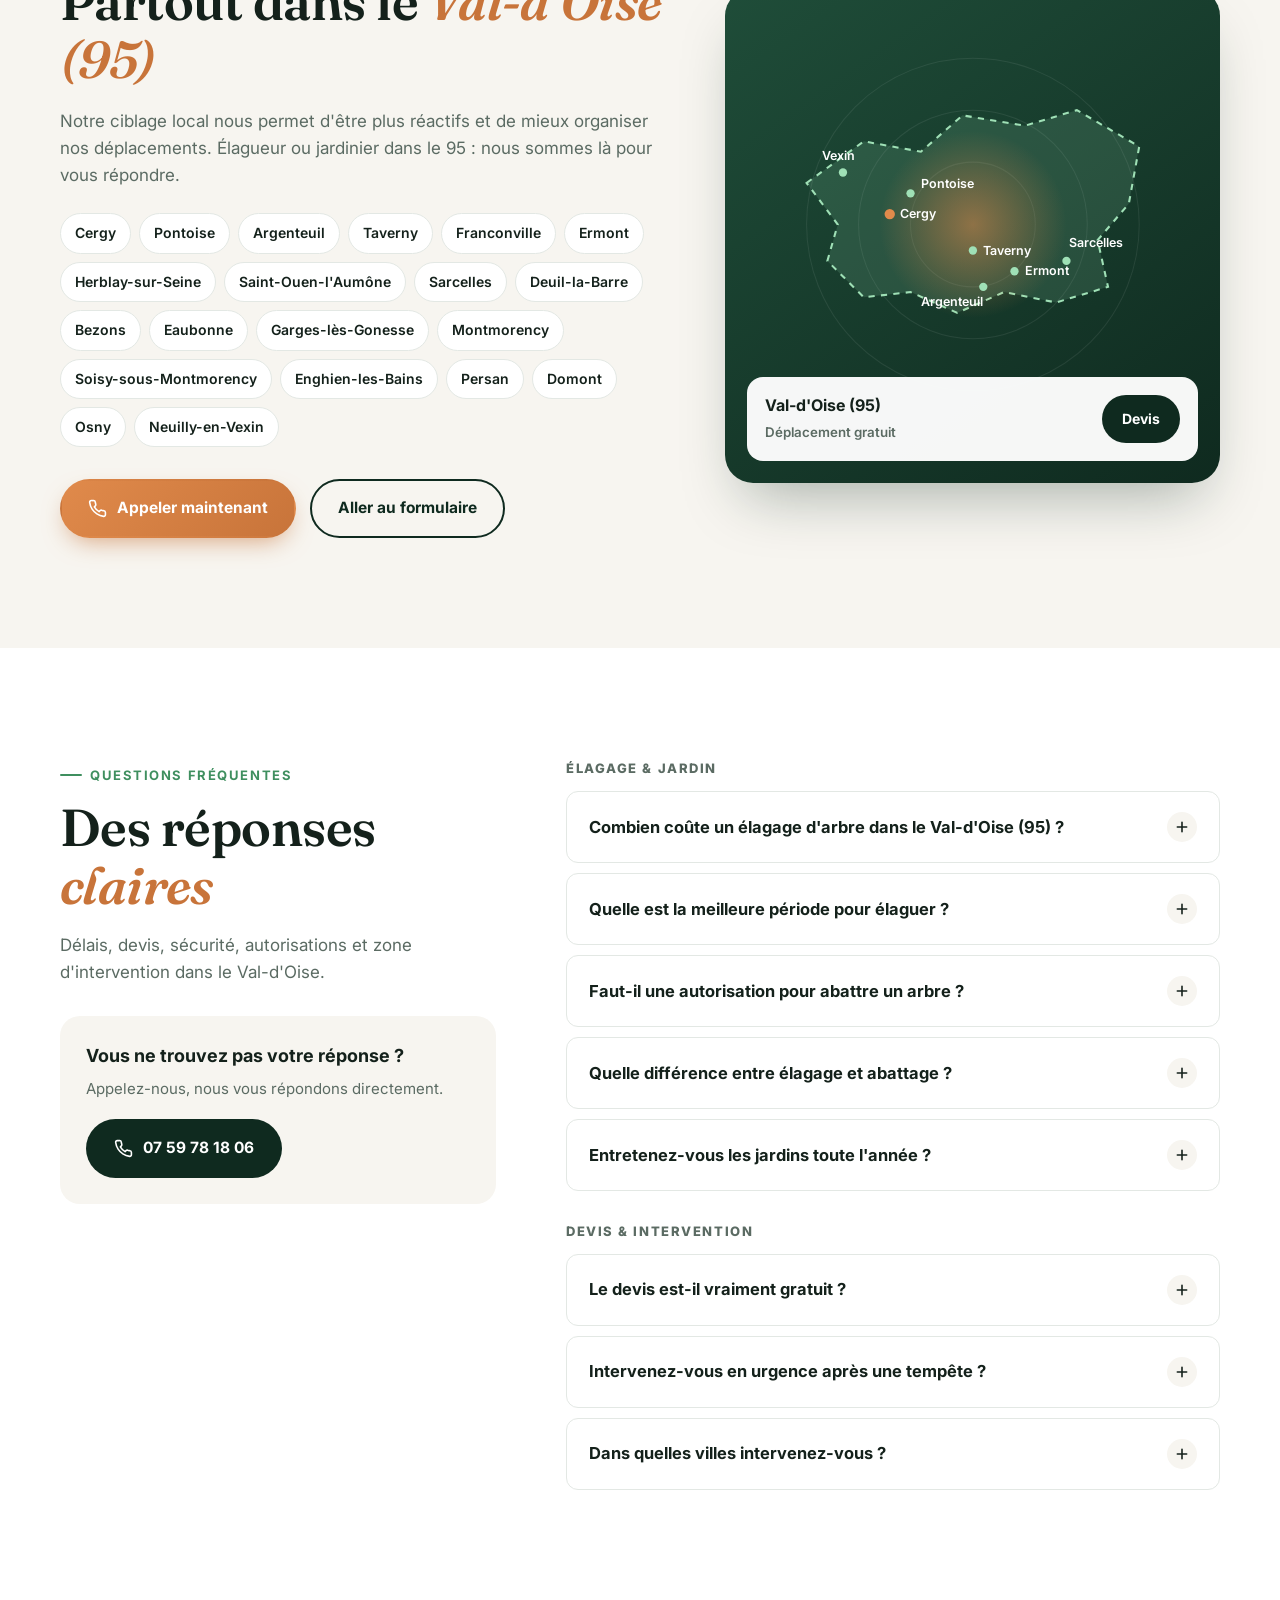
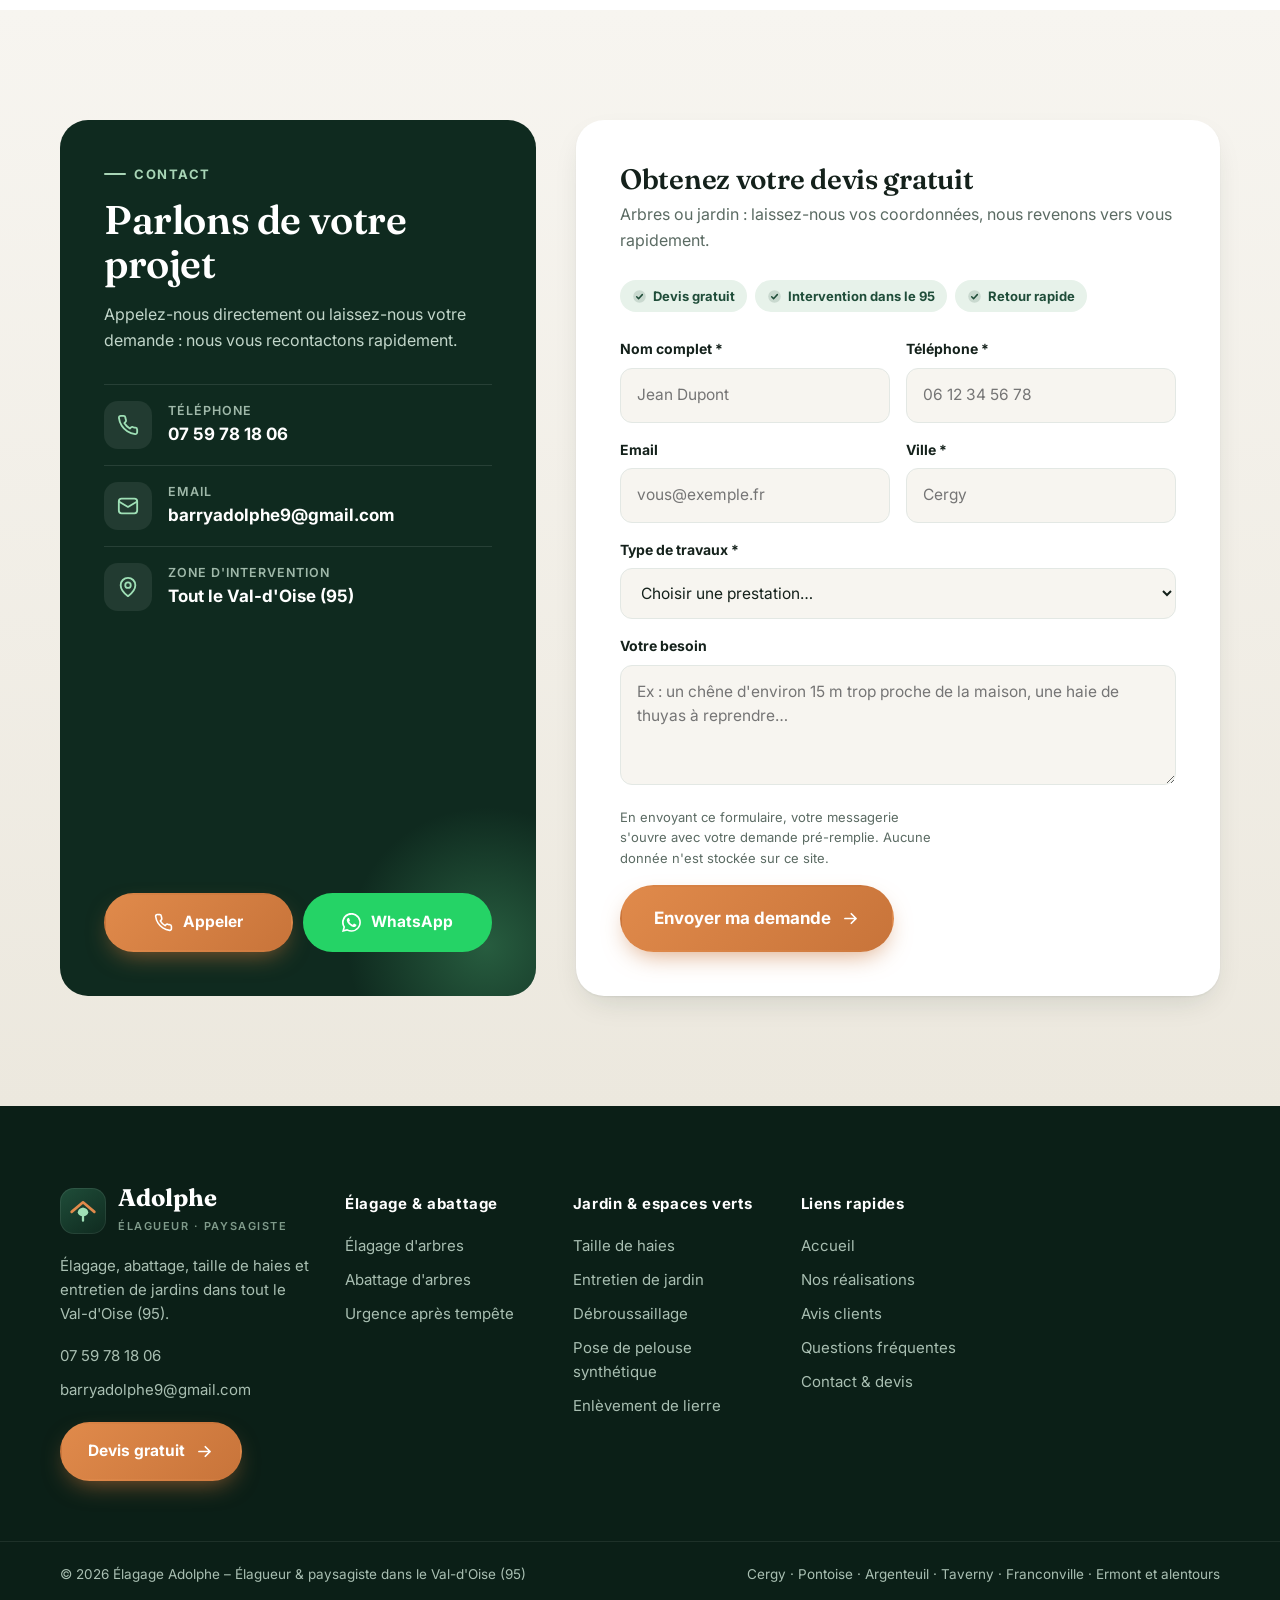
==== commit 885a6a05: "Site recentré sur l'élagage et le paysagisme + bloc avant/après - Suppression des pages et contenus " ====
--- a/index.html
+++ b/index.html
@@ -24,15 +24,15 @@
 </script>
 <!--/TRACKING-->
 
-<title>Adolphe – Élagage, Couverture &amp; Zinguerie dans le Val-d'Oise (95)</title>
-<meta name="description" content="Adolphe : élagage, abattage, entretien de jardins, couverture, toiture tuiles et ardoises, zinguerie et gouttières dans le Val-d'Oise (95). Devis gratuit au 07 59 78 18 06.">
+<title>Élagage Adolphe – Élagueur &amp; paysagiste dans le Val-d'Oise (95)</title>
+<meta name="description" content="Élagage Adolphe, élagueur et paysagiste dans le Val-d'Oise (95) : élagage, abattage, taille de haies, entretien de jardins, débroussaillage, pelouse synthétique et enlèvement de lierre. Devis gratuit au 07 59 78 18 06.">
 <link rel="canonical" href="https://adolphe-elagage.fr/">
 <meta property="og:locale" content="fr_FR">
 <meta property="og:type" content="website">
-<meta property="og:title" content="Adolphe – Élagage, Couverture &amp; Zinguerie dans le Val-d'Oise (95)">
-<meta property="og:description" content="Élagage, abattage, entretien de jardins, couverture, tuiles, ardoises et zinguerie dans le 95. Devis gratuit au 07 59 78 18 06.">
+<meta property="og:title" content="Élagage Adolphe – Élagueur &amp; paysagiste dans le Val-d'Oise (95)">
+<meta property="og:description" content="Élagage Adolphe, élagueur et paysagiste dans le Val-d'Oise (95) : élagage, abattage, taille de haies, entretien de jardins, débroussaillage, pelouse synthétique et enlèvement de lierre. Devis gratuit au 07 59 78 18 06.">
 <meta property="og:url" content="https://adolphe-elagage.fr/">
-<meta property="og:site_name" content="Adolphe Élagage &amp; Couverture">
+<meta property="og:site_name" content="Élagage Adolphe">
 <meta property="og:image" content="https://adolphe-elagage.fr/wp-content/uploads/2026/03/upload-elagage-arbre9-standard.webp">
 <meta name="twitter:card" content="summary_large_image">
 <meta name="theme-color" content="#0f2a1f">
@@ -44,8 +44,8 @@
 <script type="application/ld+json">
 {
   "@context": "https://schema.org",
-  "@type": ["HomeAndConstructionBusiness", "RoofingContractor"],
-  "name": "Adolphe – Élagage, Couverture & Zinguerie",
+  "@type": "LandscapingBusiness",
+  "name": "Élagage Adolphe",
   "url": "https://adolphe-elagage.fr/",
   "telephone": "+33759781806",
   "email": "barryadolphe9@gmail.com",
@@ -54,7 +54,7 @@
   "address": {"@type": "PostalAddress", "addressRegion": "Val-d'Oise", "addressCountry": "FR"},
   "aggregateRating": {"@type": "AggregateRating", "ratingValue": "4.9", "reviewCount": "8"},
   "openingHoursSpecification": [{"@type": "OpeningHoursSpecification", "dayOfWeek": ["Monday","Tuesday","Wednesday","Thursday","Friday"], "opens": "08:00", "closes": "19:00"}, {"@type": "OpeningHoursSpecification", "dayOfWeek": ["Saturday"], "opens": "09:00", "closes": "18:00"}],
-  "knowsAbout": ["Élagage", "Abattage d'arbres", "Taille de haies", "Entretien de jardins", "Débroussaillage", "Couverture", "Toiture en tuiles", "Toiture en ardoises", "Zinguerie", "Gouttières", "Démoussage de toiture", "Recherche de fuites"]
+  "knowsAbout": ["Élagage", "Abattage d'arbres", "Taille de haies", "Entretien de jardins", "Débroussaillage", "Pose de pelouse synthétique", "Enlèvement de lierre"]
 }
 </script>
 
@@ -110,7 +110,7 @@
     <div class="tb-left">
       <span><i class="dot"></i> Disponible cette semaine dans le 95</span>
       <span>Devis gratuit sous 48h</span>
-      <span>Urgence tempête : toiture &amp; arbres</span>
+      <span>Urgence tempête : arbres tombés</span>
     </div>
     <a href="tel:+33759781806">07 59 78 18 06</a>
   </div>
@@ -120,11 +120,12 @@
 <header class="header" id="header">
   <div class="container">
     <a href="#accueil" class="brand" aria-label="Adolphe – accueil">
-      <img class="brand-logo" src="https://adolphe-elagage.fr/wp-content/uploads/2026/03/upload-logo-site.png" alt="Logo Élagage Adolphe" width="180" height="44" decoding="async" onerror="this.parentNode.classList.add('no-logo')"><span class="brand-fallback"><span class="brand-mark"><svg><use href="#i-logo"/></svg></span><span><span class="brand-name">Adolphe</span><span class="brand-sub">Élagage · Couverture · Zinguerie</span></span></span>
+      <img class="brand-logo" src="https://adolphe-elagage.fr/wp-content/uploads/2026/03/upload-logo-site.png" alt="Logo Élagage Adolphe" width="180" height="44" decoding="async" onerror="this.parentNode.classList.add('no-logo')"><span class="brand-fallback"><span class="brand-mark"><svg><use href="#i-logo"/></svg></span><span><span class="brand-name">Adolphe</span><span class="brand-sub">Élagueur · Paysagiste</span></span></span>
     </a>
     <nav class="nav" aria-label="Navigation principale">
-      <div class="dd"><button aria-expanded="false" aria-haspopup="true">Nos métiers <svg><use href="#i-right"/></svg></button><div class="dd-menu"><div><h5>Nature</h5><a href="elagage.html"><svg><use href="#i-tree"/></svg> Élagage &amp; abattage</a><a href="elagage.html#elagage-arbres" style="padding-left:38px;font-weight:500;font-size:13.5px;color:var(--muted)">Élagage d'arbres</a><a href="elagage.html#abattage" style="padding-left:38px;font-weight:500;font-size:13.5px;color:var(--muted)">Abattage d'arbres</a><a href="elagage.html#urgence" style="padding-left:38px;font-weight:500;font-size:13.5px;color:var(--muted)">Urgence après tempête</a><a href="espaces-verts.html"><svg><use href="#i-broom"/></svg> Jardin &amp; espaces verts</a><a href="espaces-verts.html#taille-de-haies" style="padding-left:38px;font-weight:500;font-size:13.5px;color:var(--muted)">Taille de haies</a><a href="espaces-verts.html#entretien-de-jardin" style="padding-left:38px;font-weight:500;font-size:13.5px;color:var(--muted)">Entretien de jardin</a><a href="espaces-verts.html#debroussaillage" style="padding-left:38px;font-weight:500;font-size:13.5px;color:var(--muted)">Débroussaillage</a></div><div class="roof"><h5>Toiture</h5><a href="couverture.html"><svg><use href="#i-roof"/></svg> Couverture &amp; toiture</a><a href="couverture.html#tuiles" style="padding-left:38px;font-weight:500;font-size:13.5px;color:var(--muted)">Couverture en tuiles</a><a href="couverture.html#ardoises" style="padding-left:38px;font-weight:500;font-size:13.5px;color:var(--muted)">Couverture en ardoises</a><a href="couverture.html#demoussage" style="padding-left:38px;font-weight:500;font-size:13.5px;color:var(--muted)">Démoussage &amp; traitement</a><a href="zinguerie.html"><svg><use href="#i-gutter"/></svg> Zinguerie &amp; gouttières</a><a href="zinguerie.html#gouttieres" style="padding-left:38px;font-weight:500;font-size:13.5px;color:var(--muted)">Gouttières : pose &amp; remplacement</a><a href="zinguerie.html#nettoyage-gouttieres" style="padding-left:38px;font-weight:500;font-size:13.5px;color:var(--muted)">Nettoyage &amp; réparation de gouttières</a><a href="zinguerie.html#descentes" style="padding-left:38px;font-weight:500;font-size:13.5px;color:var(--muted)">Chéneaux &amp; descentes d'eaux pluviales</a></div></div></div>
-      <a href="couverture.html" class="new">Couverture</a>
+      <div class="dd"><button aria-expanded="false" aria-haspopup="true">Nos métiers <svg><use href="#i-right"/></svg></button><div class="dd-menu"><div><h5>Élagueur</h5><a href="elagage.html"><svg><use href="#i-tree"/></svg> Élagage &amp; abattage</a><a href="elagage.html#elagage-arbres" style="padding-left:38px;font-weight:500;font-size:13.5px;color:var(--muted)">Élagage d'arbres</a><a href="elagage.html#abattage" style="padding-left:38px;font-weight:500;font-size:13.5px;color:var(--muted)">Abattage d'arbres</a><a href="elagage.html#urgence" style="padding-left:38px;font-weight:500;font-size:13.5px;color:var(--muted)">Urgence après tempête</a></div><div><h5>Paysagiste</h5><a href="espaces-verts.html"><svg><use href="#i-broom"/></svg> Jardin &amp; espaces verts</a><a href="espaces-verts.html#taille-de-haies" style="padding-left:38px;font-weight:500;font-size:13.5px;color:var(--muted)">Taille de haies</a><a href="espaces-verts.html#entretien-de-jardin" style="padding-left:38px;font-weight:500;font-size:13.5px;color:var(--muted)">Entretien de jardin</a><a href="espaces-verts.html#debroussaillage" style="padding-left:38px;font-weight:500;font-size:13.5px;color:var(--muted)">Débroussaillage</a><a href="espaces-verts.html#pelouse-synthetique" style="padding-left:38px;font-weight:500;font-size:13.5px;color:var(--muted)">Pose de pelouse synthétique</a><a href="espaces-verts.html#lierre" style="padding-left:38px;font-weight:500;font-size:13.5px;color:var(--muted)">Enlèvement de lierre</a></div></div></div>
+      <a href="elagage.html">Élagage</a>
+      <a href="espaces-verts.html">Paysagiste</a>
       <a href="#realisations">Réalisations</a>
       <a href="#avis">Avis</a>
       <a href="#contact">Contact</a>
@@ -142,7 +143,7 @@
 <div class="mobile-nav" id="mobileNav">
   <a href="#accueil">Accueil</a>
   <div class="m-group">Nos métiers</div>
-  <a href="elagage.html">Élagage &amp; abattage</a><a href="espaces-verts.html">Jardin &amp; espaces verts</a><a href="couverture.html">Couverture &amp; toiture</a><a href="zinguerie.html">Zinguerie &amp; gouttières</a>
+  <a href="elagage.html">Élagage &amp; abattage</a><a href="espaces-verts.html">Jardin &amp; espaces verts</a>
   <a href="#realisations">Nos réalisations</a>
   <a href="#avis">Avis clients</a>
   <a href="#contact">Contact</a>
@@ -157,9 +158,9 @@
   <div class="hero-grain"></div>
   <div class="container">
     <div>
-      <span class="hero-badge"><b>Nouveau</b> Couverture &amp; zinguerie dans le 95</span>
-      <h1>Vos arbres, votre jardin <em>et votre toiture</em> entre de bonnes mains.</h1>
-      <p class="hero-lead">Élagage, abattage, entretien de jardins, mais aussi couverture, tuiles, ardoises et zinguerie partout dans le Val-d'Oise. Un seul interlocuteur, un devis gratuit, un chantier laissé propre.</p>
+      <span class="hero-badge"><b>Val-d'Oise</b> Élagueur &amp; paysagiste · 2 générations</span>
+      <h1>Vos arbres et votre jardin <em>entre de bonnes mains.</em></h1>
+      <p class="hero-lead">Élagage, abattage, taille de haies, entretien de jardins, débroussaillage : nous prenons soin de vos extérieurs partout dans le Val-d'Oise. Un seul interlocuteur, un devis gratuit, un chantier laissé propre.</p>
       <div class="hero-ctas">
         <a href="#contact" class="btn btn-primary btn-lg pulse">Obtenir mon devis gratuit <svg><use href="#i-arrow"/></svg></a>
         <a href="tel:+33759781806" class="btn btn-ghost btn-lg"><svg><use href="#i-phone"/></svg> 07 59 78 18 06</a>
@@ -174,8 +175,8 @@
       <div class="hv-img hv-1"><img src="https://adolphe-elagage.fr/wp-content/uploads/2026/03/upload-file_0000000043a4720c84b86cc79fb821f6-high-shaxqh.webp" alt="" loading="eager"></div>
       <div class="hv-img hv-2"><img src="https://adolphe-elagage.fr/wp-content/uploads/2026/03/upload-jardinier-paysagiste-a-cosnes-et-romain01-standard-ykts2k.webp" alt="" loading="eager"></div>
       <div class="hv-card hv-roof float">
-        <span class="ic"><svg><use href="#i-roof"/></svg></span>
-        <span><b>Toiture &amp; zinguerie</b><small>Tuiles · Ardoises · Gouttières</small></span>
+        <span class="ic"><svg><use href="#i-tree"/></svg></span>
+        <span><b>Élagage &amp; paysage</b><small>Arbres · Haies · Jardins</small></span>
       </div>
       <div class="hv-card hv-rating float d2">
         <span class="score">4,9</span>
@@ -188,8 +189,8 @@
 <!-- Marquee -->
 <div class="marquee" aria-hidden="true">
   <div class="marquee-track">
-    <span>Élagage</span><span>Abattage</span><span>Taille de haies</span><span>Couverture</span><span>Tuiles</span><span>Ardoises</span><span>Zinguerie</span><span>Gouttières</span><span>Démoussage</span><span>Débroussaillage</span><span>Entretien de jardins</span><span>Recherche de fuites</span>
-    <span>Élagage</span><span>Abattage</span><span>Taille de haies</span><span>Couverture</span><span>Tuiles</span><span>Ardoises</span><span>Zinguerie</span><span>Gouttières</span><span>Démoussage</span><span>Débroussaillage</span><span>Entretien de jardins</span><span>Recherche de fuites</span>
+    <span>Élagage</span><span>Abattage</span><span>Taille de haies</span><span>Entretien de jardins</span><span>Débroussaillage</span><span>Taille douce</span><span>Pelouse synthétique</span><span>Enlèvement de lierre</span><span>Urgence tempête</span><span>Évacuation des déchets verts</span>
+    <span>Élagage</span><span>Abattage</span><span>Taille de haies</span><span>Entretien de jardins</span><span>Débroussaillage</span><span>Taille douce</span><span>Pelouse synthétique</span><span>Enlèvement de lierre</span><span>Urgence tempête</span><span>Évacuation des déchets verts</span>
   </div>
 </div>
 
@@ -204,12 +205,12 @@
     <div class="promise reveal">
       <div class="ic"><svg><use href="#i-euro"/></svg></div>
       <h3>Suivi après travaux offert</h3>
-      <p>Conseils d'entretien, fréquence des tailles, état de la toiture : on reste disponibles.</p>
+      <p>Conseils d'entretien, fréquence des tailles, bons gestes : on reste disponibles.</p>
     </div>
     <div class="promise reveal">
       <div class="ic"><svg><use href="#i-bolt"/></svg></div>
       <h3>Intervention en urgence</h3>
-      <p>Branche sur le toit, tuiles envolées, fuite après un coup de vent : on se déplace vite.</p>
+      <p>Arbre tombé, branche cassée ou menaçante après un coup de vent : on se déplace vite.</p>
     </div>
     <div class="promise reveal">
       <div class="ic"><svg><use href="#i-shield"/></svg></div>
@@ -224,12 +225,12 @@
 <section class="section" id="metiers" style="padding-bottom:0">
   <div class="container">
     <div class="section-head center reveal">
-      <span class="eyebrow">Nos 4 métiers</span>
-      <h2 style="margin-top:14px">Élagueur, paysagiste, <span class="accent">couvreur et zingueur</span></h2>
-      <p>Un seul interlocuteur pour vos arbres, votre jardin et votre toiture. Choisissez un métier pour voir le détail de nos prestations.</p>
-    </div>
-    <div class="trades" style="grid-template-columns:repeat(4,1fr)" id="tradesGrid"><!--TRADES-->
-<a class="trade reveal" href="elagage.html"><img src="https://adolphe-elagage.fr/wp-content/uploads/2026/03/upload-elagage-arbre9-standard.webp" alt="" loading="lazy"><div class="t"><small>Élagueur</small><b>Élagage &amp; abattage <svg><use href="#i-arrow"/></svg></b><span class="d">Élagage, abattage et mise en sécurité de vos arbres.</span></div></a><a class="trade reveal" href="espaces-verts.html"><img src="https://adolphe-elagage.fr/wp-content/uploads/2026/03/upload-20260112_102818-high-v8261e.webp" alt="" loading="lazy"><div class="t"><small>Paysagiste</small><b>Jardin &amp; espaces verts <svg><use href="#i-arrow"/></svg></b><span class="d">Haies, entretien de jardin, débroussaillage, pelouse, lierre.</span></div></a><a class="trade reveal" href="couverture.html"><div class="roof-art art-tuile"></div><div class="t"><small>Couvreur</small><b>Couverture &amp; toiture <svg><use href="#i-arrow"/></svg></b><span class="d">Tuiles, ardoises, démoussage, fuites, faîtage, bâchage.</span></div></a><a class="trade reveal" href="zinguerie.html"><div class="roof-art art-zinc"></div><div class="t"><small>Zingueur</small><b>Zinguerie &amp; gouttières <svg><use href="#i-arrow"/></svg></b><span class="d">Gouttières, chéneaux, descentes, noues, solins, zinc.</span></div></a>
+      <span class="eyebrow">Nos 2 métiers</span>
+      <h2 style="margin-top:14px">Élagueur <span class="accent">&amp; paysagiste</span></h2>
+      <p>Un seul interlocuteur pour vos arbres et votre jardin. Choisissez un métier pour voir le détail de nos prestations.</p>
+    </div>
+    <div class="trades" style="grid-template-columns:repeat(2,1fr)" id="tradesGrid"><!--TRADES-->
+<a class="trade reveal" href="elagage.html"><img src="https://adolphe-elagage.fr/wp-content/uploads/2026/03/upload-elagage-arbre9-standard.webp" alt="" loading="lazy"><div class="t"><small>Élagueur</small><b>Élagage &amp; abattage <svg><use href="#i-arrow"/></svg></b><span class="d">Élagage, abattage et mise en sécurité de vos arbres.</span></div></a><a class="trade reveal" href="espaces-verts.html"><img src="https://adolphe-elagage.fr/wp-content/uploads/2026/03/upload-20260112_102818-high-v8261e.webp" alt="" loading="lazy"><div class="t"><small>Paysagiste</small><b>Jardin &amp; espaces verts <svg><use href="#i-arrow"/></svg></b><span class="d">Haies, entretien de jardin, débroussaillage, pelouse, lierre.</span></div></a>
 <!--/TRADES--></div>
   </div>
 </section>
@@ -245,13 +246,13 @@
     </div>
     <div class="about-text reveal">
       <span class="eyebrow">Qui sommes-nous ?</span>
-      <h2 style="margin-top:14px">La nature et la toiture au cœur de <span class="accent">notre métier</span></h2>
-      <p style="margin-top:22px">Adolphe est une entreprise de terrain qui mise sur la <strong>proximité</strong>, la <strong>disponibilité</strong> et le <strong>travail bien fait</strong>. Nous intervenons dans tout le Val-d'Oise pour vos arbres, vos jardins… et désormais pour votre toiture.</p>
+      <h2 style="margin-top:14px">La nature au cœur de <span class="accent">notre métier</span></h2>
+      <p style="margin-top:22px">Adolphe est une entreprise de terrain qui mise sur la <strong>proximité</strong>, la <strong>disponibilité</strong> et le <strong>travail bien fait</strong>. Nous intervenons dans tout le Val-d'Oise pour l'élagage de vos arbres et l'entretien de vos jardins.</p>
       <p>Chez nous, pas de discours flou : nous regardons la situation, nous vous expliquons ce qui est utile et ce qui ne l'est pas, puis nous vous remettons un devis gratuit et sans engagement. Vous avez <strong>un interlocuteur unique</strong> du premier appel jusqu'à la fin des travaux.</p>
       <ul class="checklist">
         <li><svg><use href="#i-check"/></svg> Devis gratuit sous 48h</li>
         <li><svg><use href="#i-check"/></svg> Intervention rapide dans le 95</li>
-        <li><svg><use href="#i-check"/></svg> Arbres, jardin &amp; toiture</li>
+        <li><svg><use href="#i-check"/></svg> Arbres &amp; jardins</li>
         <li><svg><use href="#i-check"/></svg> Chantier laissé propre</li>
       </ul>
       <div class="hero-ctas">
@@ -268,15 +269,15 @@
     <div class="reveal">
       <span class="eyebrow copper">Le problème</span>
       <h2 style="margin-top:14px">Un extérieur qui devient <span class="accent">difficile à vivre</span>&nbsp;?</h2>
-      <p style="color:var(--muted);font-size:17px;margin-top:20px">Au début, on se dit qu'on verra plus tard. Puis les branches avancent vers la toiture, les gouttières se bouchent, la mousse s'installe et une tuile finit par bouger. Plus on attend, plus l'intervention devient lourde.</p>
+      <p style="color:var(--muted);font-size:17px;margin-top:20px">Au début, on se dit qu'on verra plus tard. Puis les branches avancent vers la maison, la haie ferme la vue, les ronces gagnent du terrain et le lierre s'accroche partout. Plus on attend, plus l'intervention devient lourde.</p>
       <p style="color:var(--muted);font-size:17px">Adolphe vous aide à reprendre la main avec un diagnostic simple et une intervention adaptée à votre situation dans le 95.</p>
       <a href="#contact" class="btn btn-primary" style="margin-top:12px">Je veux un diagnostic gratuit <svg><use href="#i-arrow"/></svg></a>
     </div>
     <div class="problem-list reveal">
-      <div class="problem-item"><span class="n">01</span><div><b>Des branches qui frottent la toiture</b><span>Tuiles abîmées, feuilles dans les gouttières, risque de casse au prochain coup de vent.</span></div></div>
+      <div class="problem-item"><span class="n">01</span><div><b>Des branches trop proches de la maison</b><span>Elles frottent la façade, cachent la lumière et remplissent les gouttières de feuilles.</span></div></div>
       <div class="problem-item"><span class="n">02</span><div><b>Une haie qui ferme tout</b><span>Plus de lumière, une allée impraticable, des tensions avec le voisinage.</span></div></div>
-      <div class="problem-item"><span class="n">03</span><div><b>Des gouttières qui débordent</b><span>Façade tachée, infiltrations, pieds de murs humides : l'eau ne va plus où elle devrait.</span></div></div>
-      <div class="problem-item"><span class="n">04</span><div><b>Une toiture envahie de mousse</b><span>La mousse retient l'humidité, soulève les tuiles et accélère le vieillissement du toit.</span></div></div>
+      <div class="problem-item"><span class="n">03</span><div><b>Un arbre qui devient dangereux</b><span>Bois mort, branches cassées, tronc qui penche : le risque augmente à chaque coup de vent.</span></div></div>
+      <div class="problem-item"><span class="n">04</span><div><b>Un jardin qui n'est plus entretenu</b><span>Pelouse, massifs et allées se dégradent vite quand on n'a plus le temps de s'en occuper.</span></div></div>
       <div class="problem-item"><span class="n">05</span><div><b>Du lierre et un terrain à l'abandon</b><span>Murs et clôtures fragilisés, ronces, zones inaccessibles et difficiles à sécuriser.</span></div></div>
     </div>
   </div>
@@ -287,19 +288,13 @@
   <div class="container">
     <div class="section-head center reveal">
       <span class="eyebrow">Nos services dans le Val-d'Oise</span>
-      <h2 style="margin-top:14px">Du pied de l'arbre <span class="accent">jusqu'au faîtage</span></h2>
+      <h2 style="margin-top:14px">Des arbres au jardin, <span class="accent">tout est pris en charge</span></h2>
       <p>Particuliers comme professionnels, à Cergy, Pontoise, Argenteuil, Taverny, Franconville, Ermont, Herblay et dans tout le 95.</p>
     </div>
 
-    <div class="tabs-wrap reveal">
-      <div class="tabs" role="tablist">
-        <button class="tab" role="tab" aria-selected="true" aria-controls="panel-verts" id="tab-verts"><svg><use href="#i-tree"/></svg> Élagage &amp; espaces verts</button>
-        <button class="tab" role="tab" aria-selected="false" aria-controls="panel-toit" id="tab-toit"><svg><use href="#i-roof"/></svg> Couverture &amp; zinguerie <span class="new-pill">Nouveau</span></button>
-      </div>
-    </div>
 
     <!-- Espaces verts -->
-    <div class="panel" id="panel-verts" role="tabpanel" aria-labelledby="tab-verts">
+    <div class="panel" id="panel-verts">
       <div class="svc-grid">
         <article class="svc reveal">
           <div class="svc-media"><img src="https://adolphe-elagage.fr/wp-content/uploads/2026/03/upload-elagage-arbre9-standard.webp" alt="Élagage d'arbre en hauteur dans le Val-d'Oise" loading="lazy"><span class="tag">Élagage</span></div>
@@ -384,118 +379,6 @@
       </div>
     </div>
 
-    <!-- Couverture -->
-    <div class="panel" id="panel-toit" role="tabpanel" aria-labelledby="tab-toit" hidden>
-      <div class="svc-grid">
-        <article class="svc roof">
-          <div class="roof-art art-tuile"><span class="tag">Tuiles</span><span class="ic-big"><svg><use href="#i-roof"/></svg></span></div>
-          <div class="svc-body">
-            <h3>Couverture en tuiles</h3>
-            <p>Réfection complète ou partielle, remplacement de tuiles cassées ou glissées, révision de toiture.</p>
-            <ul><li>Tuiles mécaniques</li><li>Tuiles plates</li><li>Tuiles canal</li><li>Révision</li></ul>
-            <a class="svc-link" href="couverture.html#tuiles">Voir le détail <svg><use href="#i-arrow"/></svg></a>
-          </div>
-        </article>
-        <article class="svc roof">
-          <div class="roof-art art-ardoise"><span class="tag">Ardoises</span><span class="ic-big"><svg><use href="#i-layers"/></svg></span></div>
-          <div class="svc-body">
-            <h3>Couverture en ardoises</h3>
-            <p>Pose et réparation d'ardoises naturelles ou fibrociment, au crochet ou au clou, dans les règles de l'art.</p>
-            <ul><li>Ardoise naturelle</li><li>Fibrociment</li><li>Remplacement</li></ul>
-            <a class="svc-link" href="couverture.html#ardoises">Voir le détail <svg><use href="#i-arrow"/></svg></a>
-          </div>
-        </article>
-        <article class="svc roof">
-          <div class="roof-art art-zinc"><span class="tag">Zinguerie</span><span class="ic-big"><svg><use href="#i-layers"/></svg></span></div>
-          <div class="svc-body">
-            <h3>Zinguerie</h3>
-            <p>Travaux de zinc sur mesure : faîtages, noues, solins, rives, habillages et couvertures zinc à joint debout.</p>
-            <ul><li>Noues</li><li>Solins</li><li>Rives</li><li>Joint debout</li></ul>
-            <a class="svc-link" href="zinguerie.html#noues-solins">Voir le détail <svg><use href="#i-arrow"/></svg></a>
-          </div>
-        </article>
-        <article class="svc roof">
-          <div class="roof-art art-gouttiere"><span class="tag">Gouttières</span><span class="ic-big"><svg><use href="#i-gutter"/></svg></span></div>
-          <div class="svc-body">
-            <h3>Gouttières &amp; descentes</h3>
-            <p>Pose, remplacement, réparation et nettoyage de gouttières, chéneaux et descentes d'eaux pluviales.</p>
-            <ul><li>Zinc</li><li>PVC</li><li>Alu</li><li>Nettoyage</li></ul>
-            <a class="svc-link" href="zinguerie.html#gouttieres">Voir le détail <svg><use href="#i-arrow"/></svg></a>
-          </div>
-        </article>
-        <article class="svc roof">
-          <div class="roof-art art-demoussage"><span class="tag">Démoussage</span><span class="ic-big"><svg><use href="#i-moss"/></svg></span></div>
-          <div class="svc-body">
-            <h3>Démoussage &amp; traitement</h3>
-            <p>Nettoyage de toiture, traitement anti-mousse et hydrofuge pour protéger et prolonger la vie du toit.</p>
-            <ul><li>Nettoyage</li><li>Anti-mousse</li><li>Hydrofuge</li></ul>
-            <a class="svc-link" href="couverture.html#demoussage">Voir le détail <svg><use href="#i-arrow"/></svg></a>
-          </div>
-        </article>
-        <article class="svc roof">
-          <div class="roof-art art-fuite"><span class="tag">Fuites</span><span class="ic-big"><svg><use href="#i-search"/></svg></span></div>
-          <div class="svc-body">
-            <h3>Recherche de fuites &amp; réparations</h3>
-            <p>Diagnostic de l'infiltration, réparation ciblée des tuiles, ardoises, solins ou de la zinguerie en cause.</p>
-            <ul><li>Diagnostic</li><li>Réparation</li><li>Étanchéité</li></ul>
-            <a class="svc-link" href="couverture.html#fuites">Voir le détail <svg><use href="#i-arrow"/></svg></a>
-          </div>
-        </article>
-        <article class="svc roof">
-          <div class="roof-art art-plate"><span class="tag">Faîtage &amp; rives</span><span class="ic-big"><svg><use href="#i-chimney"/></svg></span></div>
-          <div class="svc-body">
-            <h3>Faîtage, rives &amp; cheminée</h3>
-            <p>Scellement ou pose à sec du faîtage, reprise des rives, abergement et solins de cheminée.</p>
-            <ul><li>Faîtage</li><li>Rives</li><li>Abergement</li></ul>
-            <a class="svc-link" href="couverture.html#faitage">Voir le détail <svg><use href="#i-arrow"/></svg></a>
-          </div>
-        </article>
-        <article class="svc roof">
-          <div class="roof-art art-velux"><span class="tag">Fenêtres de toit</span><span class="ic-big"><svg><use href="#i-window"/></svg></span></div>
-          <div class="svc-body">
-            <h3>Fenêtres de toit</h3>
-            <p>Pose ou remplacement de fenêtres de toit avec raccords d'étanchéité adaptés à votre couverture.</p>
-            <ul><li>Pose</li><li>Remplacement</li><li>Raccords</li></ul>
-            <a class="svc-link" href="couverture.html#fenetres-de-toit">Voir le détail <svg><use href="#i-arrow"/></svg></a>
-          </div>
-        </article>
-        <article class="svc roof">
-          <div class="roof-art art-urgence"><span class="tag">Urgence</span><span class="ic-big"><svg><use href="#i-tarp"/></svg></span></div>
-          <div class="svc-body">
-            <h3>Bâchage d'urgence</h3>
-            <p>Tuiles envolées, toiture endommagée par une chute de branche : bâchage et mise hors d'eau rapide.</p>
-            <ul><li>Mise hors d'eau</li><li>Bâchage</li><li>Sécurisation</li></ul>
-            <a class="svc-link" href="couverture.html#bachage">Voir le détail <svg><use href="#i-arrow"/></svg></a>
-          </div>
-        </article>
-      </div>
-    </div>
-  </div>
-</section>
-
-<!-- ROOFING HIGHLIGHT -->
-<section class="section roofing" id="couverture">
-  <div class="container">
-    <div class="reveal">
-      <span class="eyebrow copper">Nouveau · Couverture &amp; zinguerie</span>
-      <h2 style="margin-top:14px">Votre toiture mérite le même <span class="accent" style="color:#f2b07c">soin que vos arbres</span></h2>
-      <p class="lead">Arbres trop proches, feuilles dans les gouttières, branches tombées sur le toit : nos deux métiers se rejoignent souvent. Désormais, Adolphe prend en charge l'ensemble du chantier, du houppier jusqu'au faîtage.</p>
-      <div class="roof-points">
-        <div><span class="ic"><svg><use href="#i-users"/></svg></span><div><b>Un seul interlocuteur</b><span>Élagage + réparation de toiture + nettoyage des gouttières en une seule intervention.</span></div></div>
-        <div><span class="ic"><svg><use href="#i-search"/></svg></span><div><b>Diagnostic toiture gratuit</b><span>On monte, on regarde, on vous montre des photos et on vous explique ce qui est vraiment nécessaire.</span></div></div>
-        <div><span class="ic"><svg><use href="#i-drop"/></svg></span><div><b>Mise hors d'eau rapide</b><span>En cas de fuite ou de dégâts après une tempête, nous sécurisons en priorité.</span></div></div>
-      </div>
-      <div class="hero-ctas">
-        <a href="#contact" class="btn btn-primary btn-lg" data-service-link="Diagnostic toiture">Diagnostic toiture gratuit <svg><use href="#i-arrow"/></svg></a>
-        <a href="tel:+33759781806" class="btn btn-ghost btn-lg"><svg><use href="#i-phone"/></svg> Appeler</a>
-      </div>
-    </div>
-    <div class="materials reveal">
-      <div class="mat"><div class="sw art-tuile"></div><div class="t"><b>Tuiles terre cuite</b><small>Mécaniques, plates, canal</small></div></div>
-      <div class="mat"><div class="sw art-ardoise"></div><div class="t"><b>Ardoises</b><small>Naturelles &amp; fibrociment</small></div></div>
-      <div class="mat"><div class="sw art-zinc"></div><div class="t"><b>Zinc</b><small>Joint debout, noues, solins</small></div></div>
-      <div class="mat"><div class="sw art-gouttiere" style="position:relative"></div><div class="t"><b>Gouttières</b><small>Zinc, PVC, aluminium</small></div></div>
-    </div>
   </div>
 </section>
 
@@ -511,7 +394,7 @@
       <div class="why reveal"><span class="num">02</span><div class="ic"><svg><use href="#i-clock"/></svg></div><h3>Devis gratuit sous 48h</h3><p>Un devis clair, gratuit et sans engagement pour décider sereinement.</p></div>
       <div class="why reveal"><span class="num">03</span><div class="ic"><svg><use href="#i-bolt"/></svg></div><h3>Intervention rapide</h3><p>Rendez-vous rapide dans le Val-d'Oise, en priorité pour les mises en sécurité et urgences.</p></div>
       <div class="why reveal"><span class="num">04</span><div class="ic"><svg><use href="#i-refresh"/></svg></div><h3>Satisfait ou on revient</h3><p>Un résultat propre et conforme à ce qui a été annoncé. Si une reprise est justifiée, nous revenons.</p></div>
-      <div class="why reveal"><span class="num">05</span><div class="ic"><svg><use href="#i-broom"/></svg></div><h3>Suivi après travaux offert</h3><p>Nous restons disponibles pour vous orienter sur l'entretien à venir de vos arbres et de votre toit.</p></div>
+      <div class="why reveal"><span class="num">05</span><div class="ic"><svg><use href="#i-broom"/></svg></div><h3>Suivi après travaux offert</h3><p>Nous restons disponibles pour vous orienter sur l'entretien à venir de vos arbres et de votre jardin.</p></div>
       <div class="why reveal"><span class="num">06</span><div class="ic"><svg><use href="#i-pin"/></svg></div><h3>Connaissance du Val-d'Oise</h3><p>Nos déplacements sont centrés sur le 95 : c'est ce qui nous permet d'être plus efficaces.</p></div>
     </div>
   </div>
@@ -522,7 +405,7 @@
   <div class="container">
     <div class="cta-box reveal">
       <div style="position:relative;z-index:1">
-        <h2>Un arbre, une haie ou une toiture à reprendre&nbsp;?</h2>
+        <h2>Un arbre, une haie ou un jardin à reprendre&nbsp;?</h2>
         <p>Décrivez votre besoin en 1 minute : nous vous rappelons rapidement avec une proposition claire et gratuite.</p>
       </div>
       <div class="cta-actions">
@@ -544,6 +427,13 @@
       </div>
       <a href="#contact" class="btn btn-dark">Je veux le même résultat <svg><use href="#i-arrow"/></svg></a>
     </div>
+<!--AVANT-APRES-->
+<div class="ba reveal">
+  <figure><img src="assets/photos/elagage-peupliers-avant.jpg" alt="Peupliers avant élagage dans le Val-d'Oise" decoding="async"><figcaption>Avant</figcaption></figure>
+  <figure><img src="assets/photos/elagage-peupliers-apres.jpg" alt="Peupliers après élagage et réduction de hauteur dans le Val-d'Oise" decoding="async"><figcaption class="after">Après</figcaption></figure>
+  <p><b>Réduction de grands peupliers</b> près d'un immeuble : hauteur réduite, bois débité et chantier nettoyé.</p>
+</div>
+<!--/AVANT-APRES-->
     <div class="gallery reveal" id="gallery">
       <button><img src="https://adolphe-elagage.fr/wp-content/uploads/2026/03/upload-elagage-arbre9-standard.webp" alt="Élagage d'arbre en hauteur dans le Val-d'Oise" loading="lazy"><span>Élagage d'arbre en hauteur</span></button>
       <button><img src="https://adolphe-elagage.fr/wp-content/uploads/2026/03/upload-20260112_111946-standard.webp" alt="Taille de haies finalisée avec finitions soignées dans le Val-d'Oise" loading="lazy"><span>Taille de haies finalisée</span></button>
@@ -622,7 +512,7 @@
     <div class="reveal">
       <span class="eyebrow">Zone d'intervention</span>
       <h2 style="margin-top:14px">Partout dans le <span class="accent">Val-d'Oise (95)</span></h2>
-      <p style="margin-top:20px">Notre ciblage local nous permet d'être plus réactifs et de mieux organiser nos déplacements. Élagueur, couvreur ou jardinier dans le 95 : nous sommes là pour vous répondre.</p>
+      <p style="margin-top:20px">Notre ciblage local nous permet d'être plus réactifs et de mieux organiser nos déplacements. Élagueur ou jardinier dans le 95 : nous sommes là pour vous répondre.</p>
       <div class="cities">
         <span>Cergy</span><span>Pontoise</span><span>Argenteuil</span><span>Taverny</span><span>Franconville</span><span>Ermont</span><span>Herblay-sur-Seine</span><span>Saint-Ouen-l'Aumône</span><span>Sarcelles</span><span>Deuil-la-Barre</span><span>Bezons</span><span>Eaubonne</span><span>Garges-lès-Gonesse</span><span>Montmorency</span><span>Soisy-sous-Montmorency</span><span>Enghien-les-Bains</span><span>Persan</span><span>Domont</span><span>Osny</span><span>Neuilly-en-Vexin</span>
       </div>
@@ -658,7 +548,7 @@
     <div class="faq-side reveal">
       <span class="eyebrow">Questions fréquentes</span>
       <h2 style="margin-top:14px">Des réponses <span class="accent">claires</span></h2>
-      <p style="margin-top:18px">Délais, devis, sécurité, autorisations, toiture et zone d'intervention dans le Val-d'Oise.</p>
+      <p style="margin-top:18px">Délais, devis, sécurité, autorisations et zone d'intervention dans le Val-d'Oise.</p>
       <div class="faq-help">
         <b>Vous ne trouvez pas votre réponse&nbsp;?</b>
         <p>Appelez-nous, nous vous répondons directement.</p>
@@ -673,15 +563,9 @@
       <details><summary>Quelle différence entre élagage et abattage&nbsp;? <span class="pm"><svg><use href="#i-plus"/></svg></span></summary><div class="ans">L'élagage consiste à tailler l'arbre pour l'entretenir, l'équilibrer ou le dégager. L'abattage correspond à la coupe complète de l'arbre quand son maintien n'est plus possible ou plus souhaité.</div></details>
       <details><summary>Entretenez-vous les jardins toute l'année&nbsp;? <span class="pm"><svg><use href="#i-plus"/></svg></span></summary><div class="ans">Oui, de façon ponctuelle ou régulière, pour garder un jardin propre, pratique et agréable en toute saison dans le 95.</div></details>
 
-      <div class="faq-group-title">Toiture &amp; zinguerie</div>
-      <details><summary>Intervenez-vous sur tous les types de toiture&nbsp;? <span class="pm"><svg><use href="#i-plus"/></svg></span></summary><div class="ans">Nous intervenons sur les toitures en tuiles (mécaniques, plates, canal), en ardoises naturelles ou fibrociment, ainsi que sur toute la zinguerie : gouttières, chéneaux, noues, solins et faîtages.</div></details>
-      <details><summary>Tous les combien faut-il démousser sa toiture&nbsp;? <span class="pm"><svg><use href="#i-plus"/></svg></span></summary><div class="ans">En général tous les 5 à 10 ans selon l'exposition, la présence d'arbres à proximité et le type de couverture. Un élagage des arbres voisins permet souvent d'espacer les démoussages.</div></details>
-      <details><summary>J'ai une fuite, que faire&nbsp;? <span class="pm"><svg><use href="#i-plus"/></svg></span></summary><div class="ans">Appelez-nous directement. Nous recherchons l'origine de l'infiltration, sécurisons si besoin (bâchage, mise hors d'eau) puis vous proposons une réparation ciblée.</div></details>
-      <details><summary>Faut-il nettoyer ses gouttières chaque année&nbsp;? <span class="pm"><svg><use href="#i-plus"/></svg></span></summary><div class="ans">C'est recommandé, surtout si des arbres sont proches de la maison. Des gouttières bouchées font déborder l'eau sur la façade et peuvent provoquer des infiltrations. Nous pouvons combiner nettoyage et élagage.</div></details>
-
       <div class="faq-group-title">Devis &amp; intervention</div>
       <details><summary>Le devis est-il vraiment gratuit&nbsp;? <span class="pm"><svg><use href="#i-plus"/></svg></span></summary><div class="ans">Oui. Le devis et le déplacement sont gratuits et sans engagement. L'objectif est de vous donner une vision claire des travaux avant toute décision.</div></details>
-      <details><summary>Intervenez-vous en urgence après une tempête&nbsp;? <span class="pm"><svg><use href="#i-plus"/></svg></span></summary><div class="ans">Oui, nous faisons le maximum pour intervenir rapidement lorsqu'un arbre, une branche ou une toiture endommagée devient dangereux après des intempéries dans le Val-d'Oise.</div></details>
+      <details><summary>Intervenez-vous en urgence après une tempête&nbsp;? <span class="pm"><svg><use href="#i-plus"/></svg></span></summary><div class="ans">Oui, nous faisons le maximum pour intervenir rapidement lorsqu'un arbre ou une branche devient dangereux après des intempéries dans le Val-d'Oise.</div></details>
       <details><summary>Dans quelles villes intervenez-vous&nbsp;? <span class="pm"><svg><use href="#i-plus"/></svg></span></summary><div class="ans">Dans tout le Val-d'Oise (95), notamment autour de Cergy, Pontoise, Argenteuil, Taverny, Franconville, Ermont, Herblay-sur-Seine, Sarcelles et les communes voisines.</div></details>
     </div>
   </div>
@@ -705,7 +589,7 @@
 
     <div class="form-card reveal">
       <h3>Obtenez votre devis gratuit</h3>
-      <p class="sub">Arbres, jardin ou toiture : laissez-nous vos coordonnées, nous revenons vers vous rapidement.</p>
+      <p class="sub">Arbres ou jardin : laissez-nous vos coordonnées, nous revenons vers vous rapidement.</p>
       <div class="form-badges">
         <span><svg><use href="#i-check"/></svg> Devis gratuit</span>
         <span><svg><use href="#i-check"/></svg> Intervention dans le 95</span>
@@ -730,22 +614,10 @@
                 <option>Enlèvement de lierre</option>
                 <option>Urgence / mise en sécurité</option>
               </optgroup>
-              <optgroup label="Couverture & zinguerie">
-                <option>Diagnostic toiture</option>
-                <option>Couverture tuiles</option>
-                <option>Couverture ardoises</option>
-                <option>Zinguerie</option>
-                <option>Gouttières</option>
-                <option>Démoussage de toiture</option>
-                <option>Recherche de fuite</option>
-                <option>Faîtage / rives / cheminée</option>
-                <option>Fenêtre de toit</option>
-                <option>Urgence toiture / bâchage</option>
-              </optgroup>
               <option>Autre</option>
             </select>
           </div>
-          <div class="field full"><label for="f-msg">Votre besoin</label><textarea id="f-msg" name="message" placeholder="Ex : un chêne d'environ 15 m trop proche de la toiture, gouttières à nettoyer…"></textarea></div>
+          <div class="field full"><label for="f-msg">Votre besoin</label><textarea id="f-msg" name="message" placeholder="Ex : un chêne d'environ 15 m trop proche de la maison, une haie de thuyas à reprendre…"></textarea></div>
         </div>
         <div class="form-foot">
           <small>En envoyant ce formulaire, votre messagerie s'ouvre avec votre demande pré-remplie. Aucune donnée n'est stockée sur ce site.</small>
@@ -765,20 +637,21 @@
   <div class="container footer-grid">
     <div>
       <a href="#accueil" class="brand brand-footer" aria-label="Adolphe – accueil">
-        <img class="brand-logo" src="https://adolphe-elagage.fr/wp-content/uploads/2026/03/upload-logo-site.png" alt="Logo Élagage Adolphe" width="180" height="44" decoding="async" onerror="this.parentNode.classList.add('no-logo')"><span class="brand-fallback"><span class="brand-mark"><svg><use href="#i-logo"/></svg></span><span><span class="brand-name">Adolphe</span><span class="brand-sub">Élagage · Couverture · Zinguerie</span></span></span>
+        <img class="brand-logo" src="https://adolphe-elagage.fr/wp-content/uploads/2026/03/upload-logo-site.png" alt="Logo Élagage Adolphe" width="180" height="44" decoding="async" onerror="this.parentNode.classList.add('no-logo')"><span class="brand-fallback"><span class="brand-mark"><svg><use href="#i-logo"/></svg></span><span><span class="brand-name">Adolphe</span><span class="brand-sub">Élagueur · Paysagiste</span></span></span>
       </a>
-      <p>Élagage, espaces verts, couverture et zinguerie dans tout le Val-d'Oise (95).</p>
+      <p>Élagage, abattage, taille de haies et entretien de jardins dans tout le Val-d'Oise (95).</p>
       <ul>
         <li><a href="tel:+33759781806">07 59 78 18 06</a></li>
         <li><a href="mailto:barryadolphe9@gmail.com">barryadolphe9@gmail.com</a></li>
       </ul>
       <a href="#contact" class="btn btn-primary" style="margin-top:20px">Devis gratuit <svg><use href="#i-arrow"/></svg></a>
     </div>
-    <div class="f-trade"><h4><a href="elagage.html">Élagage &amp; abattage</a></h4><ul><li><a href="elagage.html#elagage-arbres">Élagage d'arbres</a></li><li><a href="elagage.html#abattage">Abattage d'arbres</a></li><li><a href="elagage.html#urgence">Urgence après tempête</a></li></ul></div><div class="f-trade"><h4><a href="espaces-verts.html">Jardin &amp; espaces verts</a></h4><ul><li><a href="espaces-verts.html#taille-de-haies">Taille de haies</a></li><li><a href="espaces-verts.html#entretien-de-jardin">Entretien de jardin</a></li><li><a href="espaces-verts.html#debroussaillage">Débroussaillage</a></li><li><a href="espaces-verts.html#pelouse-synthetique">Pose de pelouse synthétique</a></li><li><a href="espaces-verts.html#lierre">Enlèvement de lierre</a></li></ul></div><div class="f-trade"><h4><a href="couverture.html">Couverture &amp; toiture</a></h4><ul><li><a href="couverture.html#tuiles">Couverture en tuiles</a></li><li><a href="couverture.html#ardoises">Couverture en ardoises</a></li><li><a href="couverture.html#demoussage">Démoussage &amp; traitement</a></li><li><a href="couverture.html#fuites">Recherche de fuites &amp; réparations</a></li><li><a href="couverture.html#faitage">Faîtage, rives &amp; cheminée</a></li><li><a href="couverture.html#fenetres-de-toit">Fenêtres de toit</a></li><li><a href="couverture.html#bachage">Bâchage &amp; urgence toiture</a></li></ul></div><div class="f-trade"><h4><a href="zinguerie.html">Zinguerie &amp; gouttières</a></h4><ul><li><a href="zinguerie.html#gouttieres">Gouttières : pose &amp; remplacement</a></li><li><a href="zinguerie.html#nettoyage-gouttieres">Nettoyage &amp; réparation de gouttières</a></li><li><a href="zinguerie.html#descentes">Chéneaux &amp; descentes d'eaux pluviales</a></li><li><a href="zinguerie.html#noues-solins">Noues, solins &amp; abergements</a></li><li><a href="zinguerie.html#zinc">Habillages &amp; couverture zinc</a></li></ul></div>
+    <div class="f-trade"><h4><a href="elagage.html">Élagage &amp; abattage</a></h4><ul><li><a href="elagage.html#elagage-arbres">Élagage d'arbres</a></li><li><a href="elagage.html#abattage">Abattage d'arbres</a></li><li><a href="elagage.html#urgence">Urgence après tempête</a></li></ul></div><div class="f-trade"><h4><a href="espaces-verts.html">Jardin &amp; espaces verts</a></h4><ul><li><a href="espaces-verts.html#taille-de-haies">Taille de haies</a></li><li><a href="espaces-verts.html#entretien-de-jardin">Entretien de jardin</a></li><li><a href="espaces-verts.html#debroussaillage">Débroussaillage</a></li><li><a href="espaces-verts.html#pelouse-synthetique">Pose de pelouse synthétique</a></li><li><a href="espaces-verts.html#lierre">Enlèvement de lierre</a></li></ul></div>
+    <div><h4>Liens rapides</h4><ul><li><a href="#accueil">Accueil</a></li><li><a href="#realisations">Nos réalisations</a></li><li><a href="#avis">Avis clients</a></li><li><a href="#faq">Questions fréquentes</a></li><li><a href="#contact">Contact &amp; devis</a></li></ul></div>
   </div>
   <div class="footer-bottom">
     <div class="container">
-      <span>© <span id="year">2026</span> Adolphe – Élagage, Couverture &amp; Zinguerie dans le Val-d'Oise (95)</span>
+      <span>© <span id="year">2026</span> Élagage Adolphe – Élagueur &amp; paysagiste dans le Val-d'Oise (95)</span>
       <span>Cergy · Pontoise · Argenteuil · Taverny · Franconville · Ermont et alentours</span>
     </div>
   </div>
--- a/assets/style.css
+++ b/assets/style.css
@@ -708,3 +708,16 @@
 /* Logo fondu dans le site : un éventuel fond blanc du PNG disparaît dans le beige */
 .brand-logo{mix-blend-mode:multiply}
 .brand-footer{background:var(--bg);padding:10px 16px;border-radius:16px;box-shadow:inset 0 0 0 1px rgba(255,255,255,.08),0 10px 24px -10px rgba(0,0,0,.45);isolation:isolate}
+
+/* ---------- Avant / après ---------- */
+.ba{display:grid;grid-template-columns:1fr 1fr;gap:16px;margin-bottom:28px}
+.ba figure{margin:0;position:relative;border-radius:22px;overflow:hidden;aspect-ratio:3/4;background:var(--line);box-shadow:var(--shadow)}
+.ba img{width:100%;height:100%;object-fit:cover}
+.ba figcaption{position:absolute;top:14px;left:14px;background:rgba(15,42,31,.85);color:#fff;font-weight:800;font-size:13px;letter-spacing:.1em;text-transform:uppercase;padding:7px 14px;border-radius:999px}
+.ba figcaption.after{background:var(--copper)}
+.ba p{grid-column:1/-1;margin:0;color:var(--muted);font-size:15.5px;text-align:center}
+.ba p b{color:var(--ink)}
+@media (min-width:1081px){.ba{max-width:880px;margin-left:auto;margin-right:auto}}
+@media (max-width:720px){.ba{gap:10px}.ba figure{border-radius:14px}.ba figcaption{font-size:11px;padding:5px 10px;top:10px;left:10px}}
+.ba{display:none}.ba.ready{display:grid}
+.hero-badge b{white-space:nowrap}
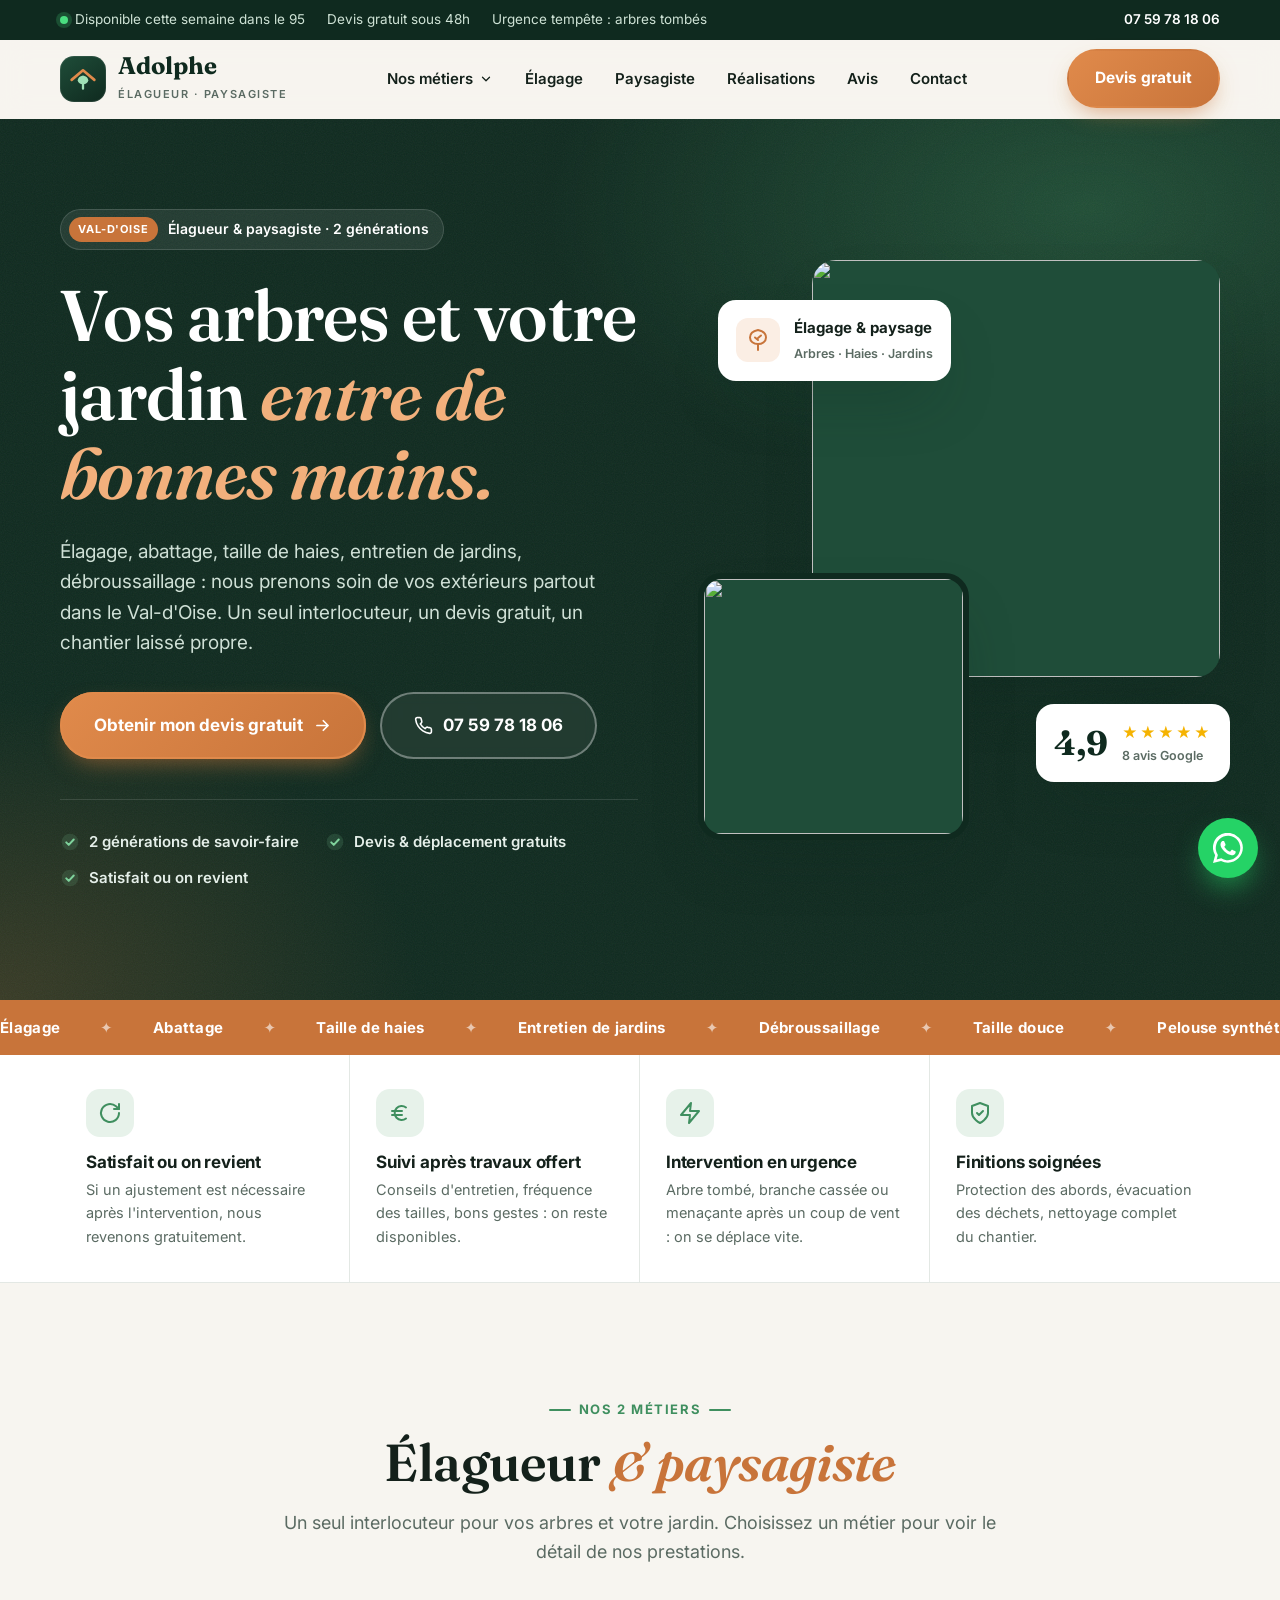
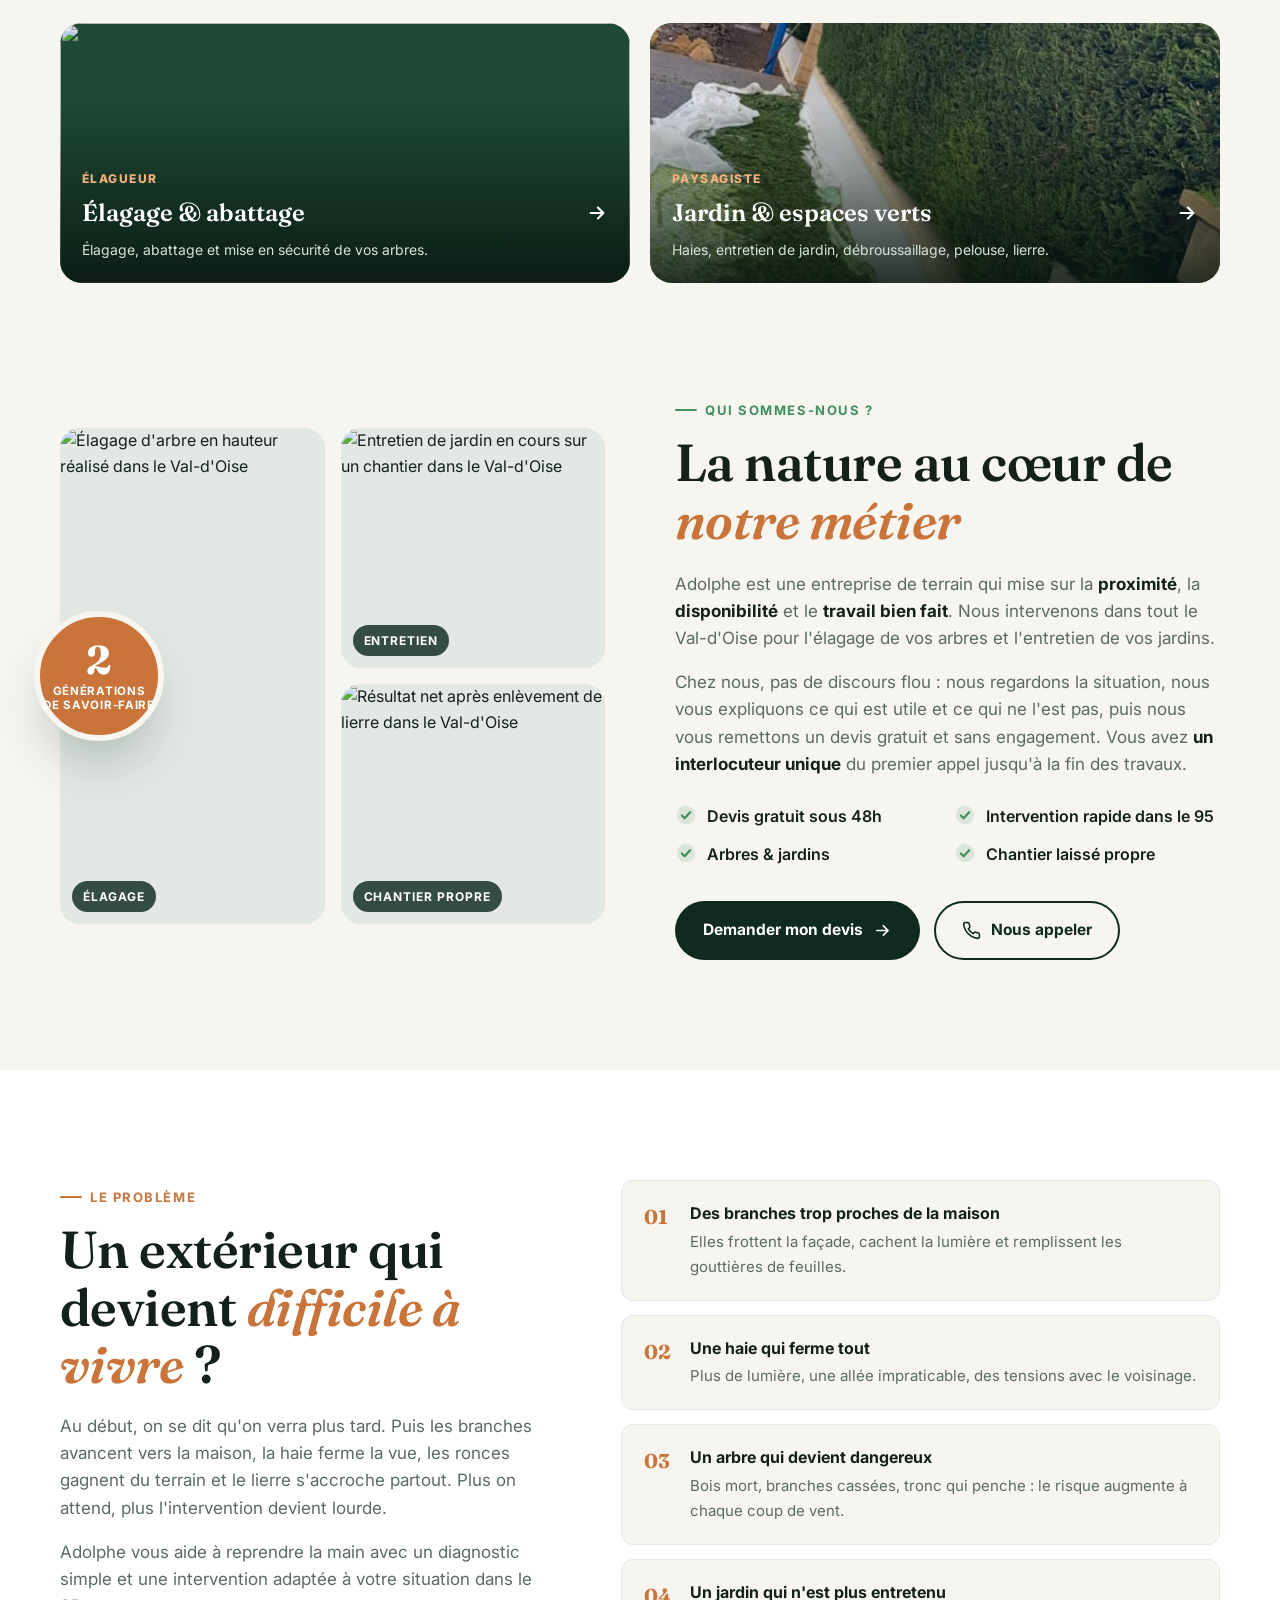
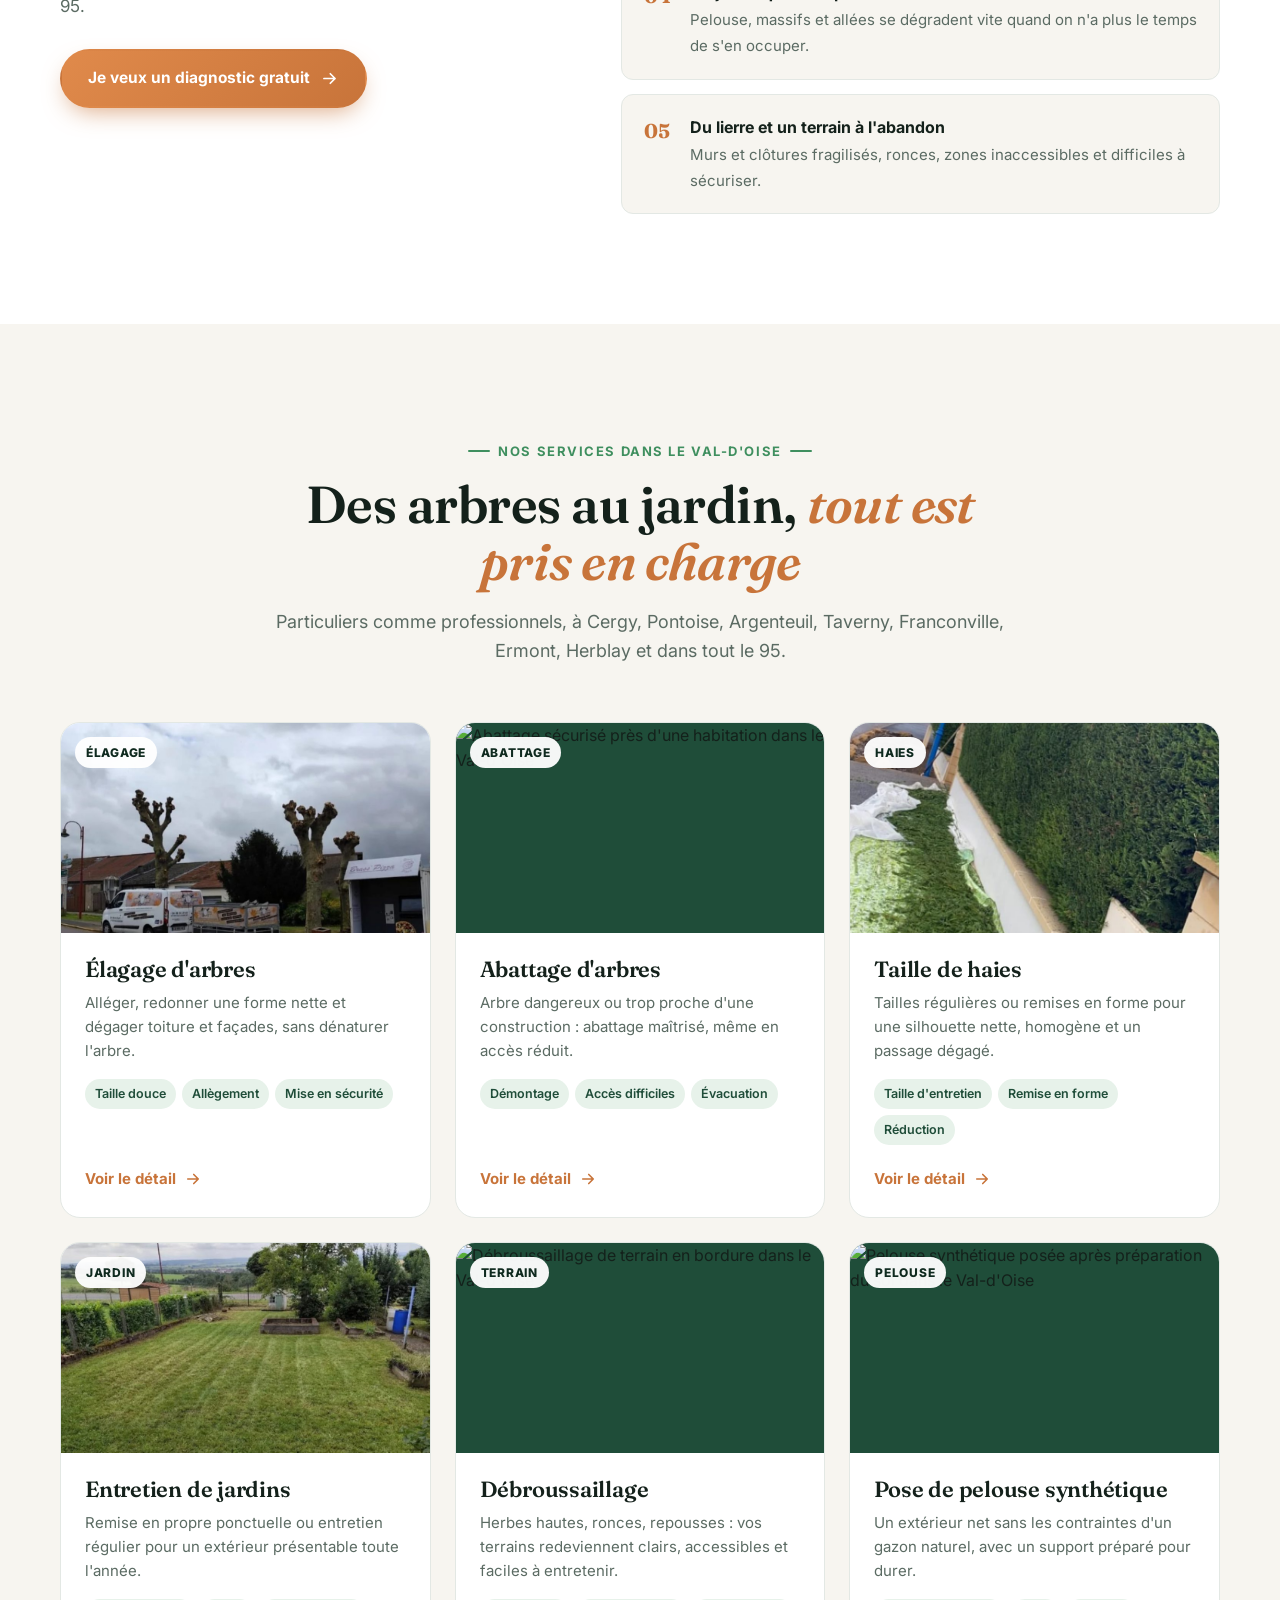
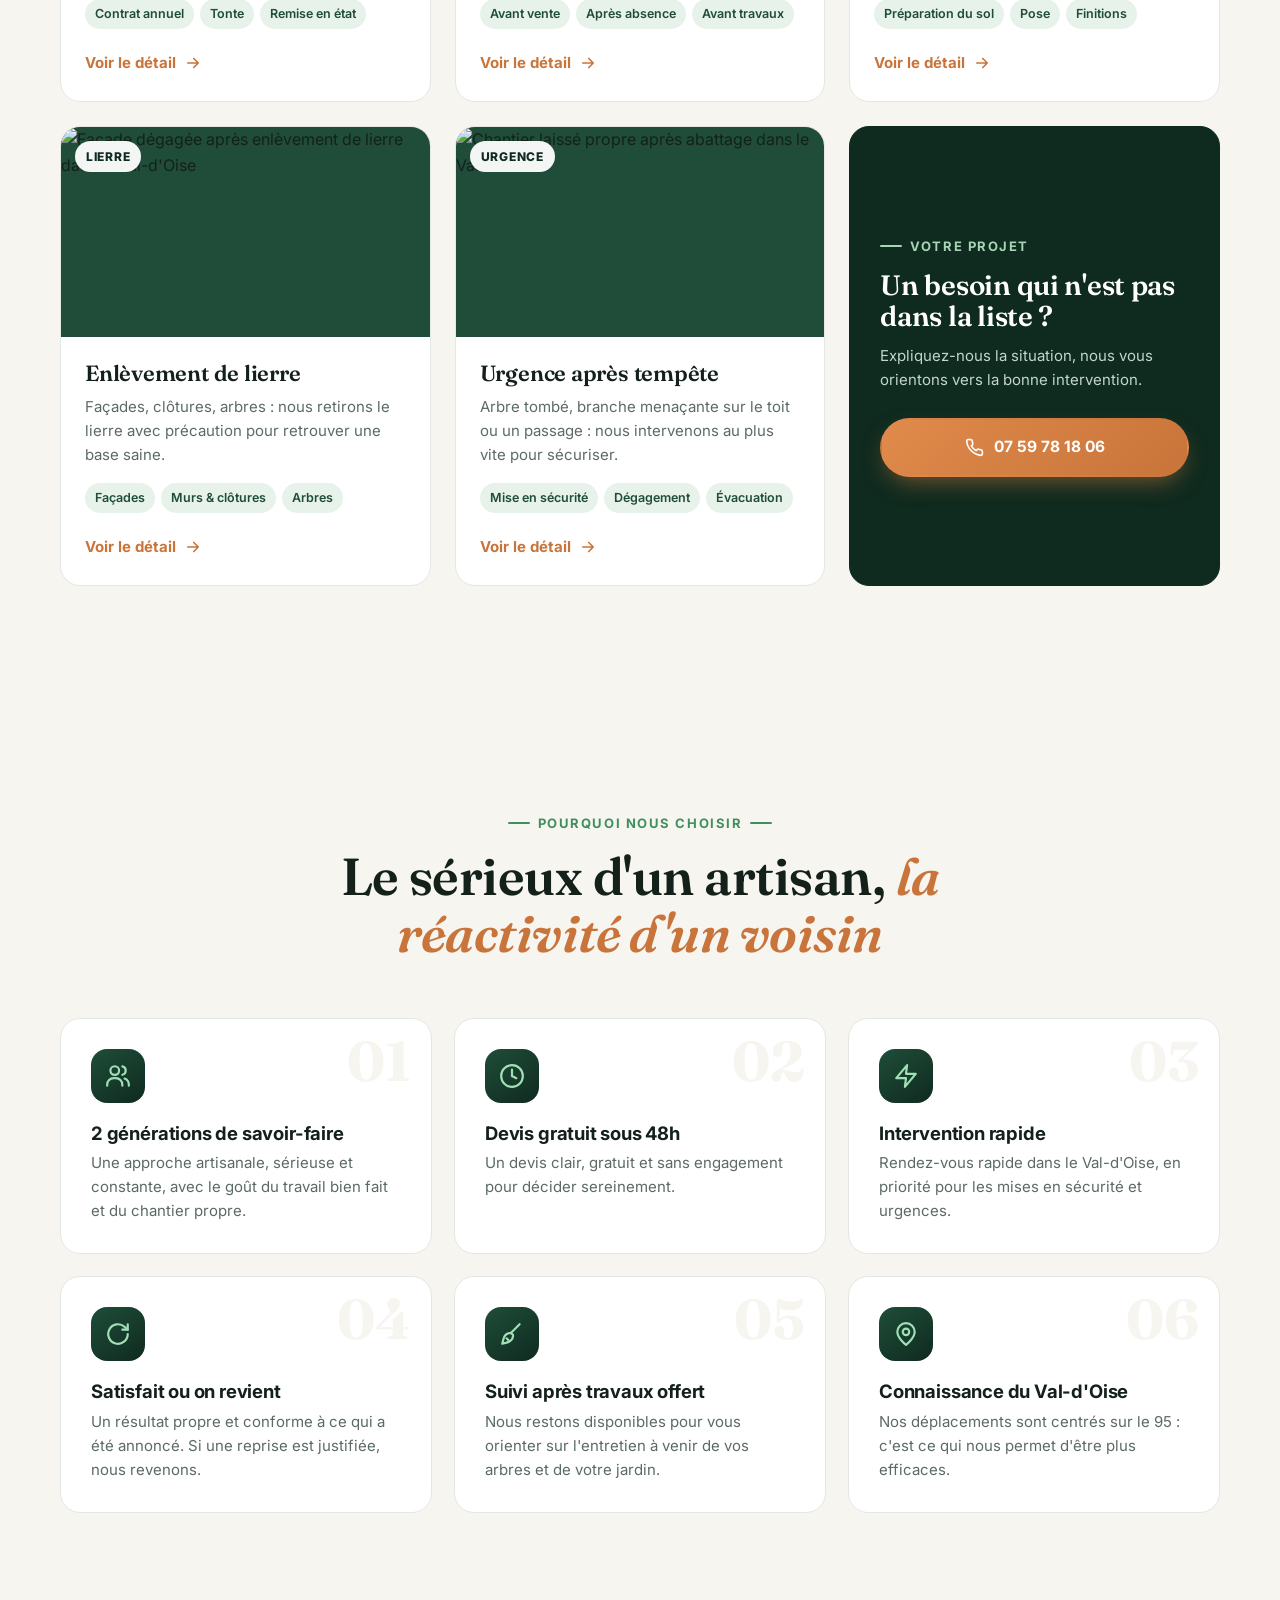
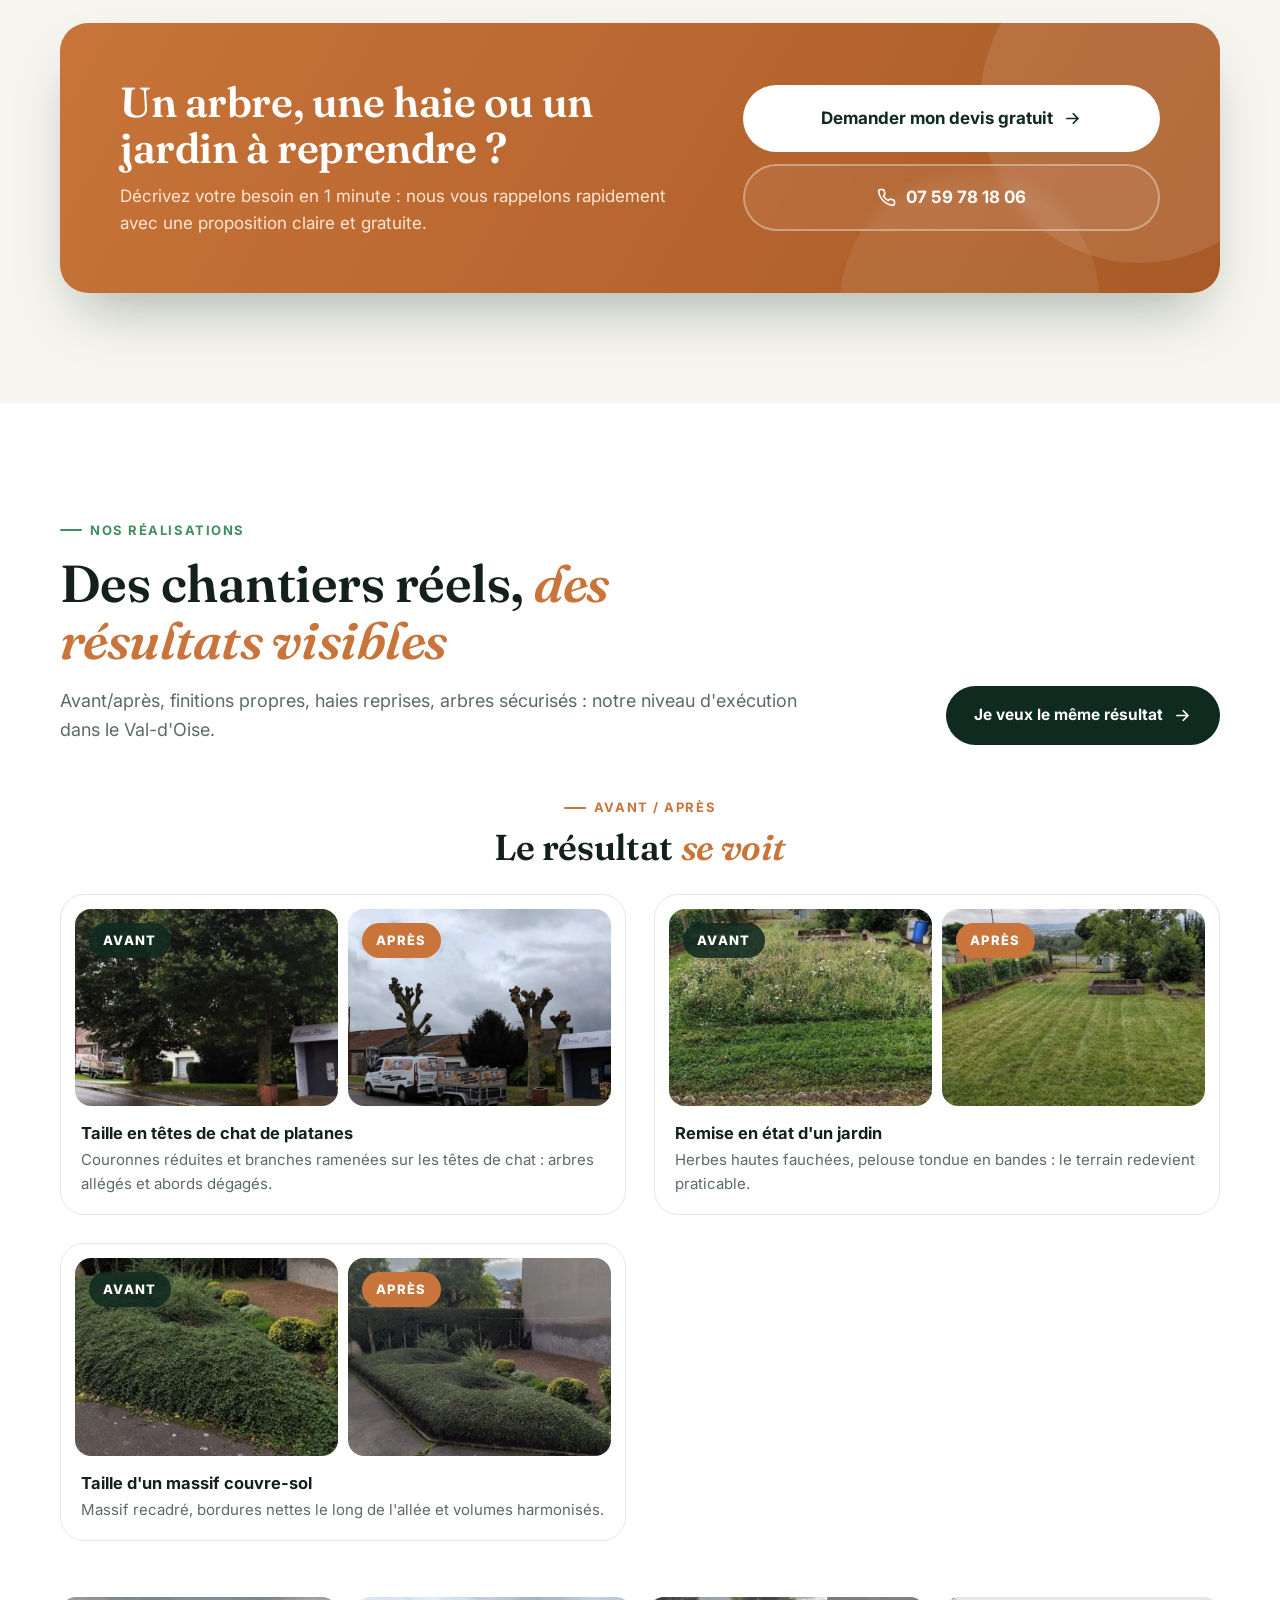
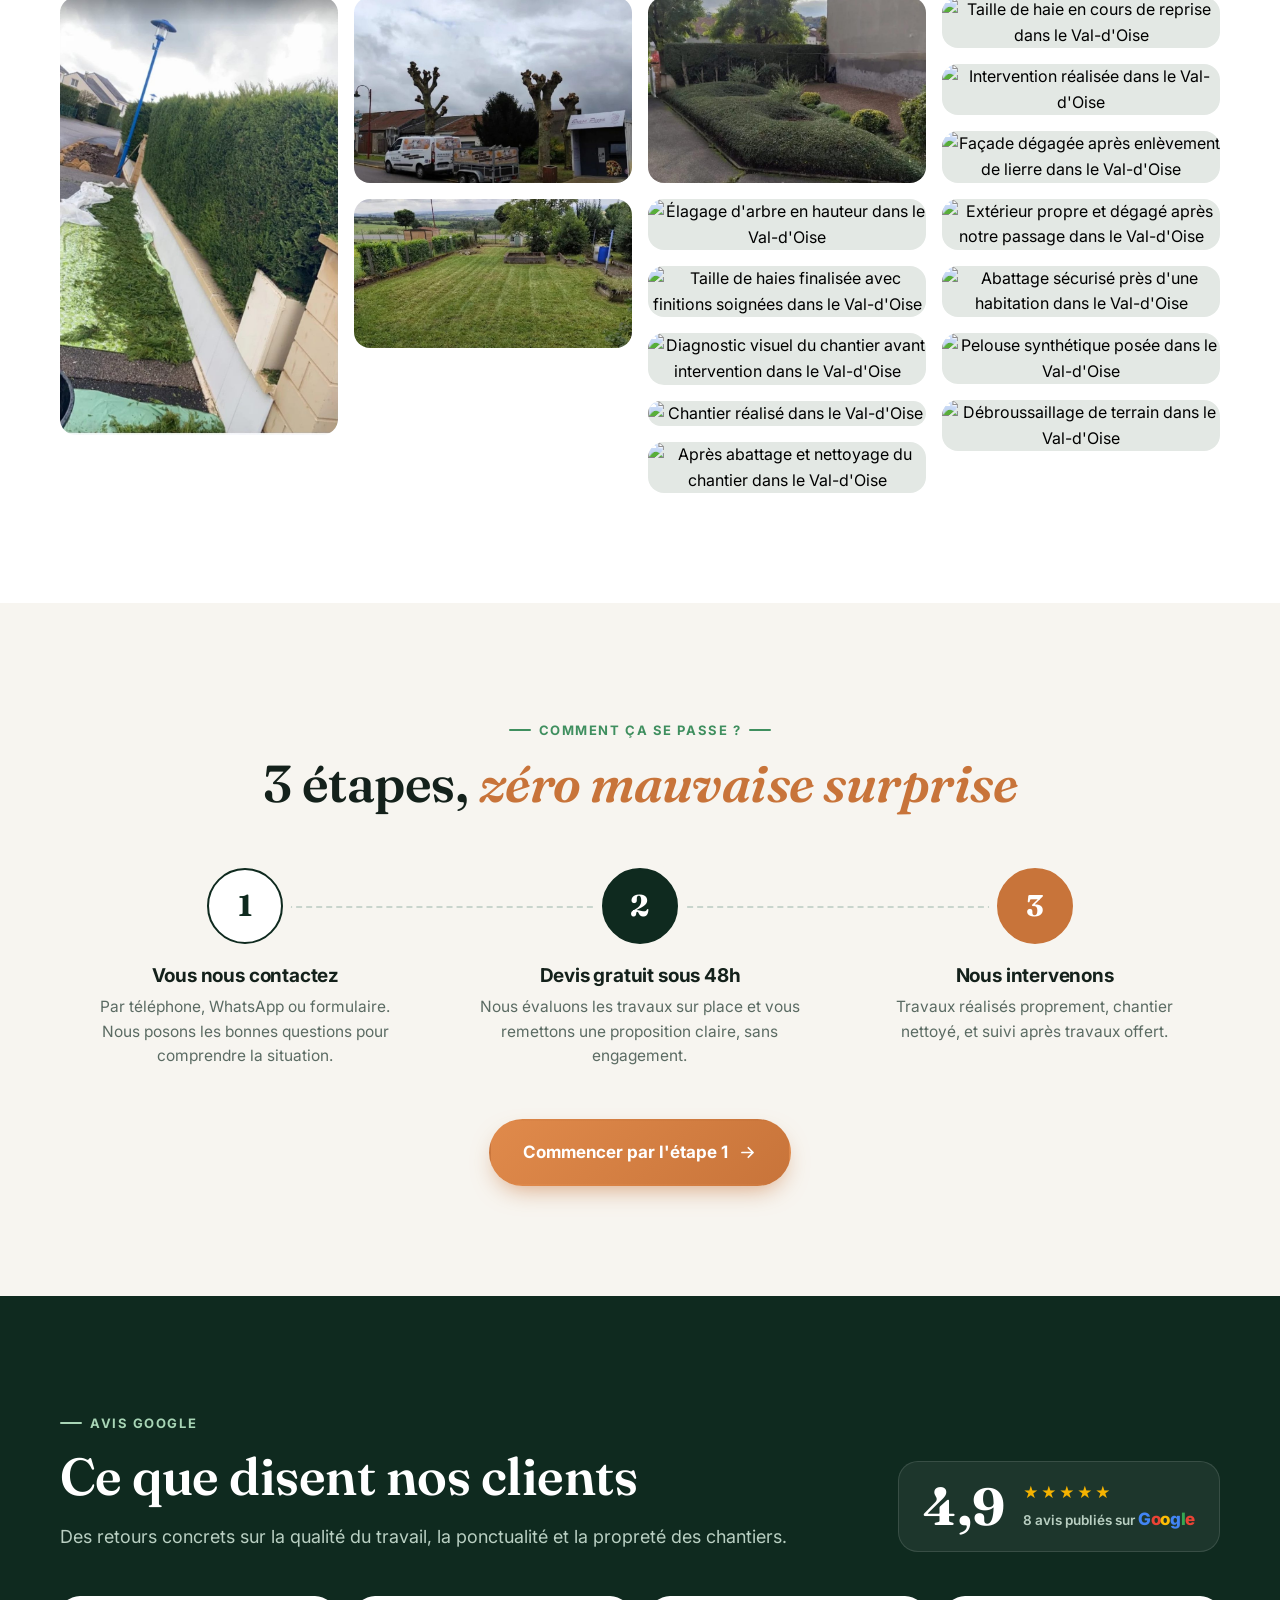
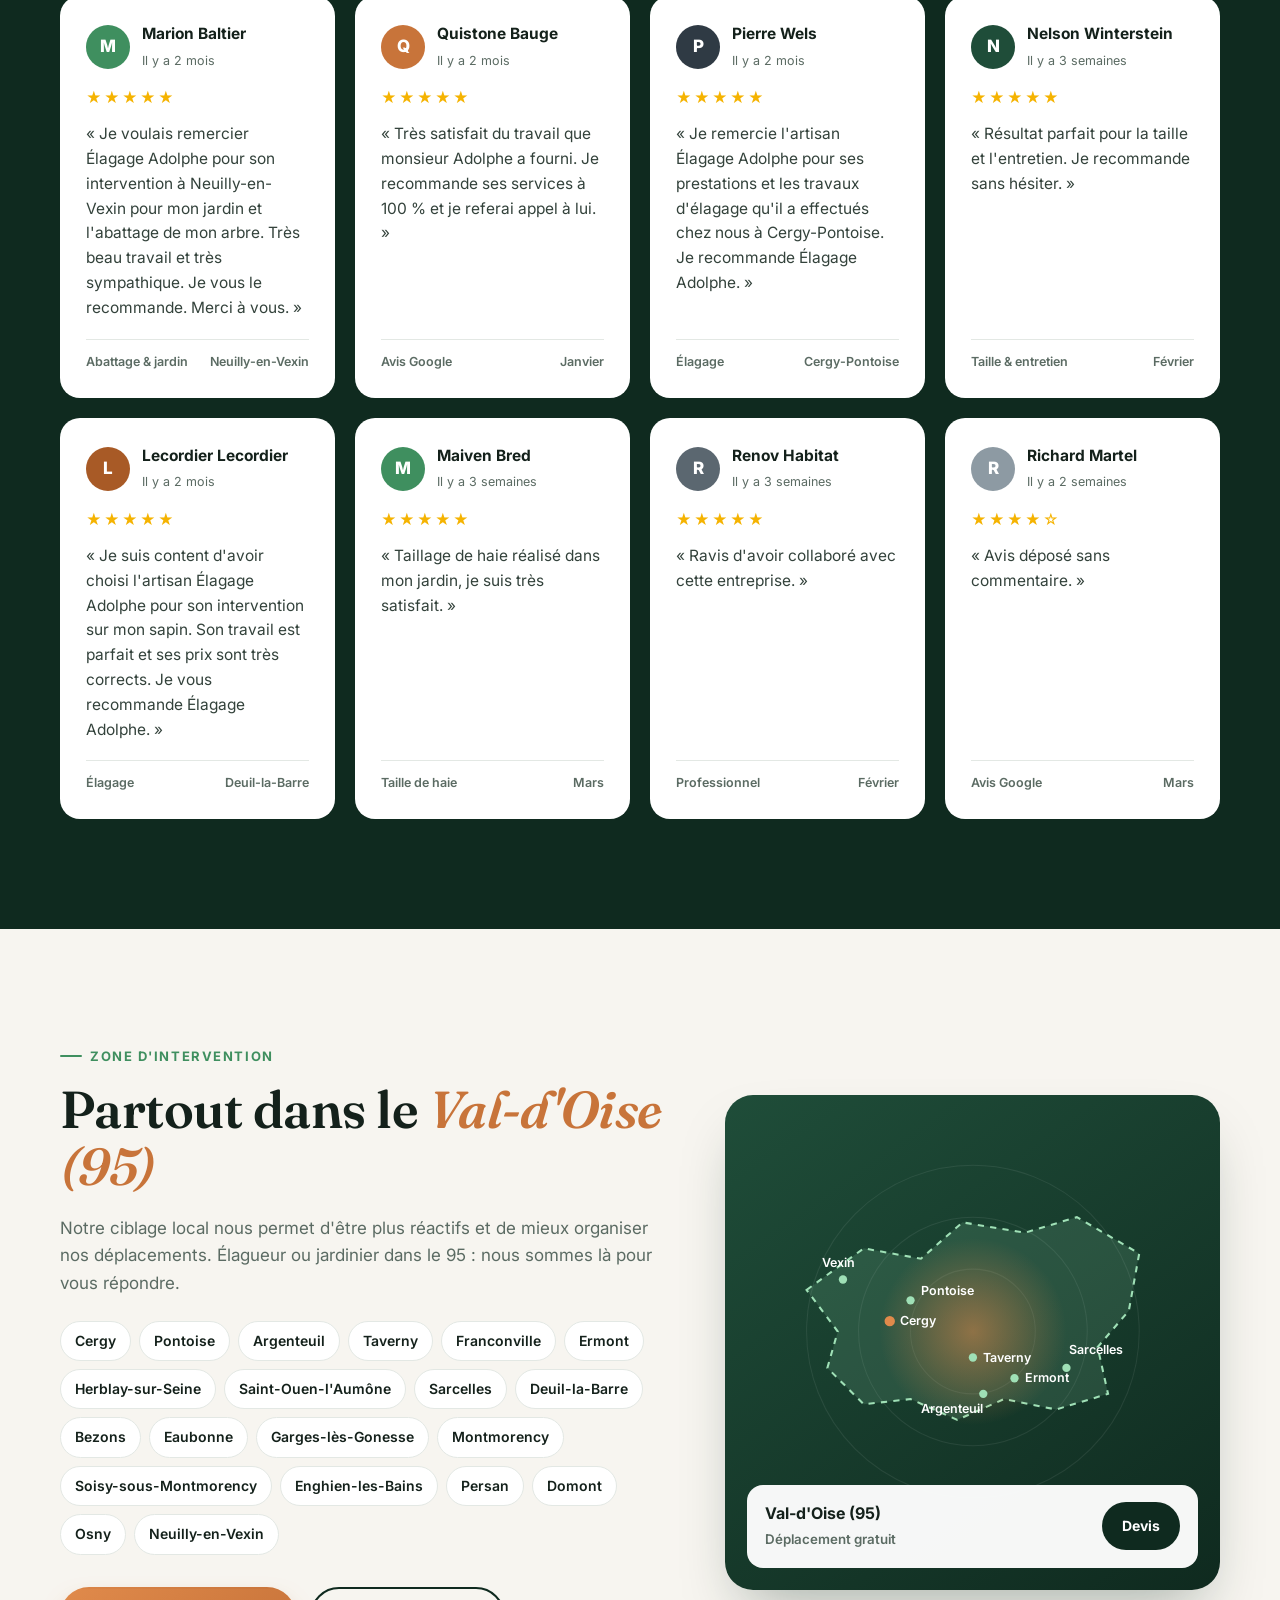
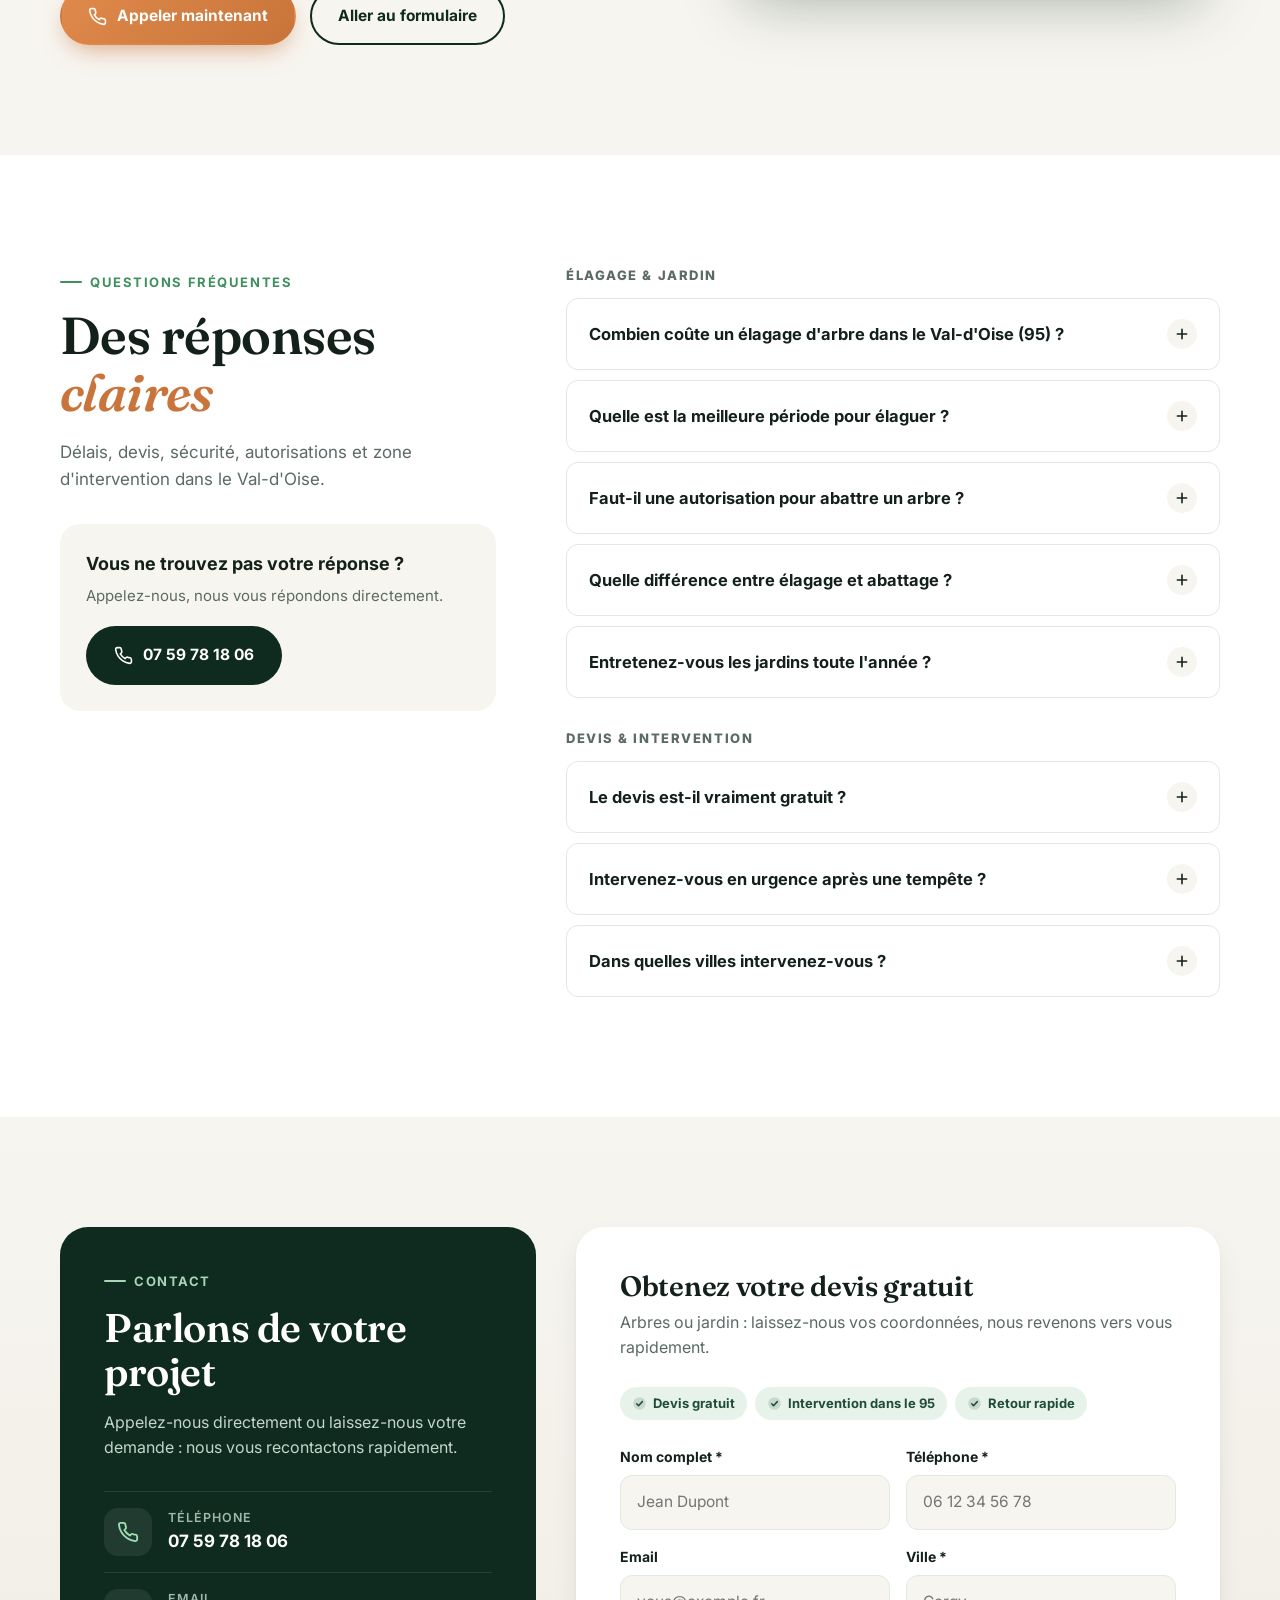
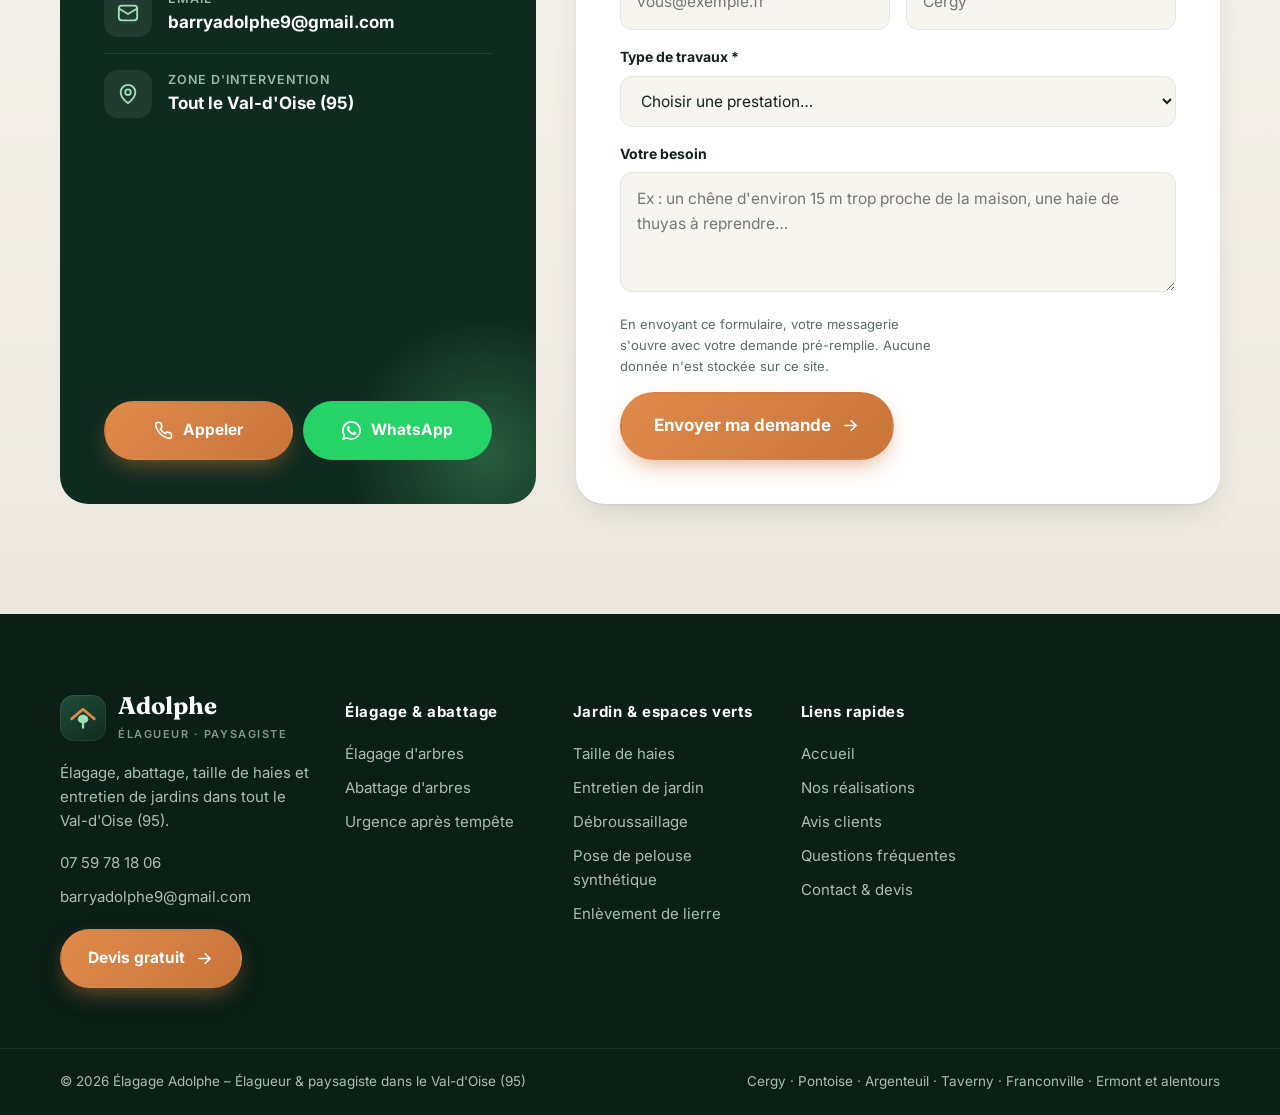
==== commit 925eb6d6: "Ajout des nouvelles photos de chantier - Avant/après : taille de platanes en têtes de chat, remise e" ====
--- a/index.html
+++ b/index.html
@@ -230,7 +230,7 @@
       <p>Un seul interlocuteur pour vos arbres et votre jardin. Choisissez un métier pour voir le détail de nos prestations.</p>
     </div>
     <div class="trades" style="grid-template-columns:repeat(2,1fr)" id="tradesGrid"><!--TRADES-->
-<a class="trade reveal" href="elagage.html"><img src="https://adolphe-elagage.fr/wp-content/uploads/2026/03/upload-elagage-arbre9-standard.webp" alt="" loading="lazy"><div class="t"><small>Élagueur</small><b>Élagage &amp; abattage <svg><use href="#i-arrow"/></svg></b><span class="d">Élagage, abattage et mise en sécurité de vos arbres.</span></div></a><a class="trade reveal" href="espaces-verts.html"><img src="https://adolphe-elagage.fr/wp-content/uploads/2026/03/upload-20260112_102818-high-v8261e.webp" alt="" loading="lazy"><div class="t"><small>Paysagiste</small><b>Jardin &amp; espaces verts <svg><use href="#i-arrow"/></svg></b><span class="d">Haies, entretien de jardin, débroussaillage, pelouse, lierre.</span></div></a>
+<a class="trade reveal" href="elagage.html"><img src="https://adolphe-elagage.fr/wp-content/uploads/2026/03/upload-elagage-arbre9-standard.webp" alt="" loading="lazy"><div class="t"><small>Élagueur</small><b>Élagage &amp; abattage <svg><use href="#i-arrow"/></svg></b><span class="d">Élagage, abattage et mise en sécurité de vos arbres.</span></div></a><a class="trade reveal" href="espaces-verts.html"><img src="assets/photos/taille-haie-thuyas.jpg" alt="" loading="lazy"><div class="t"><small>Paysagiste</small><b>Jardin &amp; espaces verts <svg><use href="#i-arrow"/></svg></b><span class="d">Haies, entretien de jardin, débroussaillage, pelouse, lierre.</span></div></a>
 <!--/TRADES--></div>
   </div>
 </section>
@@ -297,7 +297,7 @@
     <div class="panel" id="panel-verts">
       <div class="svc-grid">
         <article class="svc reveal">
-          <div class="svc-media"><img src="https://adolphe-elagage.fr/wp-content/uploads/2026/03/upload-elagage-arbre9-standard.webp" alt="Élagage d'arbre en hauteur dans le Val-d'Oise" loading="lazy"><span class="tag">Élagage</span></div>
+          <div class="svc-media"><img src="assets/photos/platanes-apres.jpg" alt="Taille en têtes de chat de platanes dans le Val-d'Oise" loading="lazy"><span class="tag">Élagage</span></div>
           <div class="svc-body">
             <h3>Élagage d'arbres</h3>
             <p>Alléger, redonner une forme nette et dégager toiture et façades, sans dénaturer l'arbre.</p>
@@ -315,7 +315,7 @@
           </div>
         </article>
         <article class="svc reveal">
-          <div class="svc-media"><img src="https://adolphe-elagage.fr/wp-content/uploads/2026/03/upload-20260112_102818-high-v8261e.webp" alt="Taille de haie en cours de reprise dans le Val-d'Oise" loading="lazy"><span class="tag">Haies</span></div>
+          <div class="svc-media"><img src="assets/photos/taille-haie-thuyas.jpg" alt="Taille d'une haie de thuyas dans le Val-d'Oise" loading="lazy"><span class="tag">Haies</span></div>
           <div class="svc-body">
             <h3>Taille de haies</h3>
             <p>Tailles régulières ou remises en forme pour une silhouette nette, homogène et un passage dégagé.</p>
@@ -324,7 +324,7 @@
           </div>
         </article>
         <article class="svc reveal">
-          <div class="svc-media"><img src="https://adolphe-elagage.fr/wp-content/uploads/2026/03/upload-whatsapp-image-2025-11-13-at-14-33-44-2-standard-nrb06h.webp" alt="Jardin remis en propre après entretien dans le Val-d'Oise" loading="lazy"><span class="tag">Jardin</span></div>
+          <div class="svc-media"><img src="assets/photos/jardin-tonte-apres.jpg" alt="Jardin remis en état et tondu dans le Val-d'Oise" loading="lazy"><span class="tag">Jardin</span></div>
           <div class="svc-body">
             <h3>Entretien de jardins</h3>
             <p>Remise en propre ponctuelle ou entretien régulier pour un extérieur présentable toute l'année.</p>
@@ -428,13 +428,37 @@
       <a href="#contact" class="btn btn-dark">Je veux le même résultat <svg><use href="#i-arrow"/></svg></a>
     </div>
 <!--AVANT-APRES-->
-<div class="ba reveal">
-  <figure><img src="assets/photos/elagage-peupliers-avant.jpg" alt="Peupliers avant élagage dans le Val-d'Oise" decoding="async"><figcaption>Avant</figcaption></figure>
-  <figure><img src="assets/photos/elagage-peupliers-apres.jpg" alt="Peupliers après élagage et réduction de hauteur dans le Val-d'Oise" decoding="async"><figcaption class="after">Après</figcaption></figure>
-  <p><b>Réduction de grands peupliers</b> près d'un immeuble : hauteur réduite, bois débité et chantier nettoyé.</p>
+<div class="ba-wrap">
+  <div class="ba-head"><span class="eyebrow copper">Avant / Après</span><h3>Le résultat <span class="accent">se voit</span></h3></div>
+  <div class="ba-grid">
+<div class="ba">
+  <figure><img src="assets/photos/platanes-avant.jpg" alt="Taille en têtes de chat de platanes : avant" decoding="async"><figcaption>Avant</figcaption></figure>
+  <figure><img src="assets/photos/platanes-apres.jpg" alt="Taille en têtes de chat de platanes : après" decoding="async"><figcaption class="after">Après</figcaption></figure>
+  <p><b>Taille en têtes de chat de platanes</b> Couronnes réduites et branches ramenées sur les têtes de chat : arbres allégés et abords dégagés.</p>
+</div>
+<div class="ba">
+  <figure><img src="assets/photos/elagage-peupliers-avant.jpg" alt="Réduction de grands peupliers : avant" decoding="async"><figcaption>Avant</figcaption></figure>
+  <figure><img src="assets/photos/elagage-peupliers-apres.jpg" alt="Réduction de grands peupliers : après" decoding="async"><figcaption class="after">Après</figcaption></figure>
+  <p><b>Réduction de grands peupliers</b> Près d'un immeuble : hauteur réduite, bois débité et chantier nettoyé.</p>
+</div>
+<div class="ba">
+  <figure><img src="assets/photos/jardin-tonte-avant.jpg" alt="Remise en état d'un jardin : avant" decoding="async"><figcaption>Avant</figcaption></figure>
+  <figure><img src="assets/photos/jardin-tonte-apres.jpg" alt="Remise en état d'un jardin : après" decoding="async"><figcaption class="after">Après</figcaption></figure>
+  <p><b>Remise en état d'un jardin</b> Herbes hautes fauchées, pelouse tondue en bandes : le terrain redevient praticable.</p>
+</div>
+<div class="ba">
+  <figure><img src="assets/photos/massif-avant.jpg" alt="Taille d'un massif couvre-sol : avant" decoding="async"><figcaption>Avant</figcaption></figure>
+  <figure><img src="assets/photos/massif-apres.jpg" alt="Taille d'un massif couvre-sol : après" decoding="async"><figcaption class="after">Après</figcaption></figure>
+  <p><b>Taille d'un massif couvre-sol</b> Massif recadré, bordures nettes le long de l'allée et volumes harmonisés.</p>
+</div>
+  </div>
 </div>
 <!--/AVANT-APRES-->
     <div class="gallery reveal" id="gallery">
+      <button><img src="assets/photos/taille-haie-thuyas.jpg" alt="Taille d'une haie de thuyas dans le Val-d'Oise" loading="lazy"><span>Taille d'une haie de thuyas</span></button>
+      <button><img src="assets/photos/platanes-apres.jpg" alt="Taille en têtes de chat de platanes dans le Val-d'Oise" loading="lazy"><span>Taille en têtes de chat de platanes</span></button>
+      <button><img src="assets/photos/jardin-tonte-apres.jpg" alt="Jardin remis en état et tondu dans le Val-d'Oise" loading="lazy"><span>Jardin remis en état et tondu</span></button>
+      <button><img src="assets/photos/massif-apres.jpg" alt="Massif couvre-sol taillé dans le Val-d'Oise" loading="lazy"><span>Massif couvre-sol taillé</span></button>
       <button><img src="https://adolphe-elagage.fr/wp-content/uploads/2026/03/upload-elagage-arbre9-standard.webp" alt="Élagage d'arbre en hauteur dans le Val-d'Oise" loading="lazy"><span>Élagage d'arbre en hauteur</span></button>
       <button><img src="https://adolphe-elagage.fr/wp-content/uploads/2026/03/upload-20260112_111946-standard.webp" alt="Taille de haies finalisée avec finitions soignées dans le Val-d'Oise" loading="lazy"><span>Taille de haies finalisée</span></button>
       <button><img src="https://adolphe-elagage.fr/wp-content/uploads/2026/03/upload-whatsapp-image-2025-11-16-at-17-55-57-1-standard.webp" alt="Diagnostic visuel du chantier avant intervention dans le Val-d'Oise" loading="lazy"><span>Diagnostic avant intervention</span></button>
--- a/assets/style.css
+++ b/assets/style.css
@@ -721,3 +721,16 @@
 @media (max-width:720px){.ba{gap:10px}.ba figure{border-radius:14px}.ba figcaption{font-size:11px;padding:5px 10px;top:10px;left:10px}}
 .ba{display:none}.ba.ready{display:grid}
 .hero-badge b{white-space:nowrap}
+
+/* ---------- Avant / après : plusieurs comparaisons ---------- */
+.ba-wrap{display:none;margin-bottom:56px}
+.ba-wrap.ready{display:block}
+.ba-head{text-align:center;margin-bottom:26px}
+.ba-head h3{font-size:clamp(26px,3vw,36px);margin-top:10px}
+.ba-grid{display:grid;grid-template-columns:repeat(2,1fr);gap:28px}
+.ba-grid .ba{margin:0;max-width:none;align-content:start;background:#fff;border:1px solid var(--line);border-radius:24px;padding:14px;gap:10px}
+.ba-grid .ba figure{aspect-ratio:4/3;border-radius:16px;box-shadow:none}
+.ba-grid .ba p{text-align:left;padding:4px 6px 4px;font-size:15px}
+.ba-grid .ba p b{display:block;font-size:16.5px;margin-bottom:2px}
+@media (max-width:1080px){.ba-grid{grid-template-columns:1fr}}
+@media (max-width:720px){.ba-grid{gap:16px}.ba-grid .ba{padding:10px;border-radius:18px}.ba-grid .ba figure{border-radius:12px}.ba-wrap{margin-bottom:40px}}
